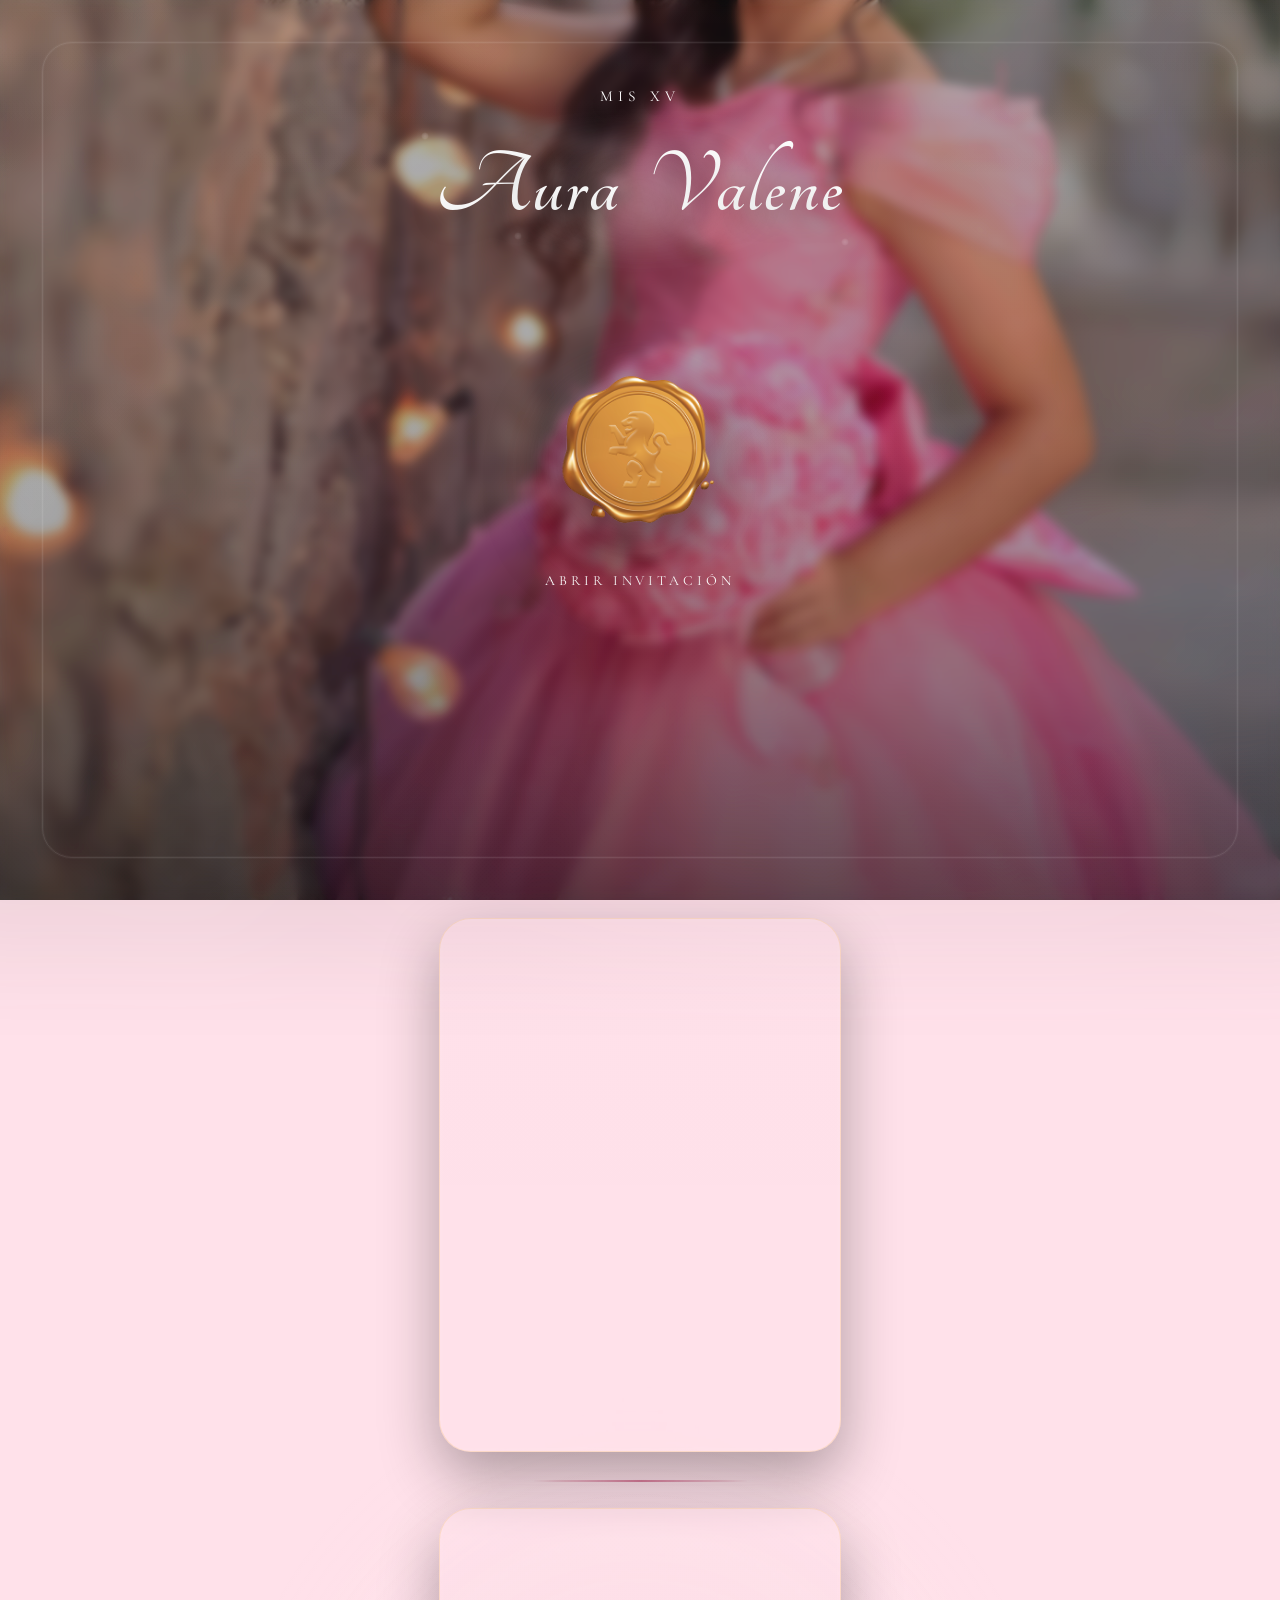
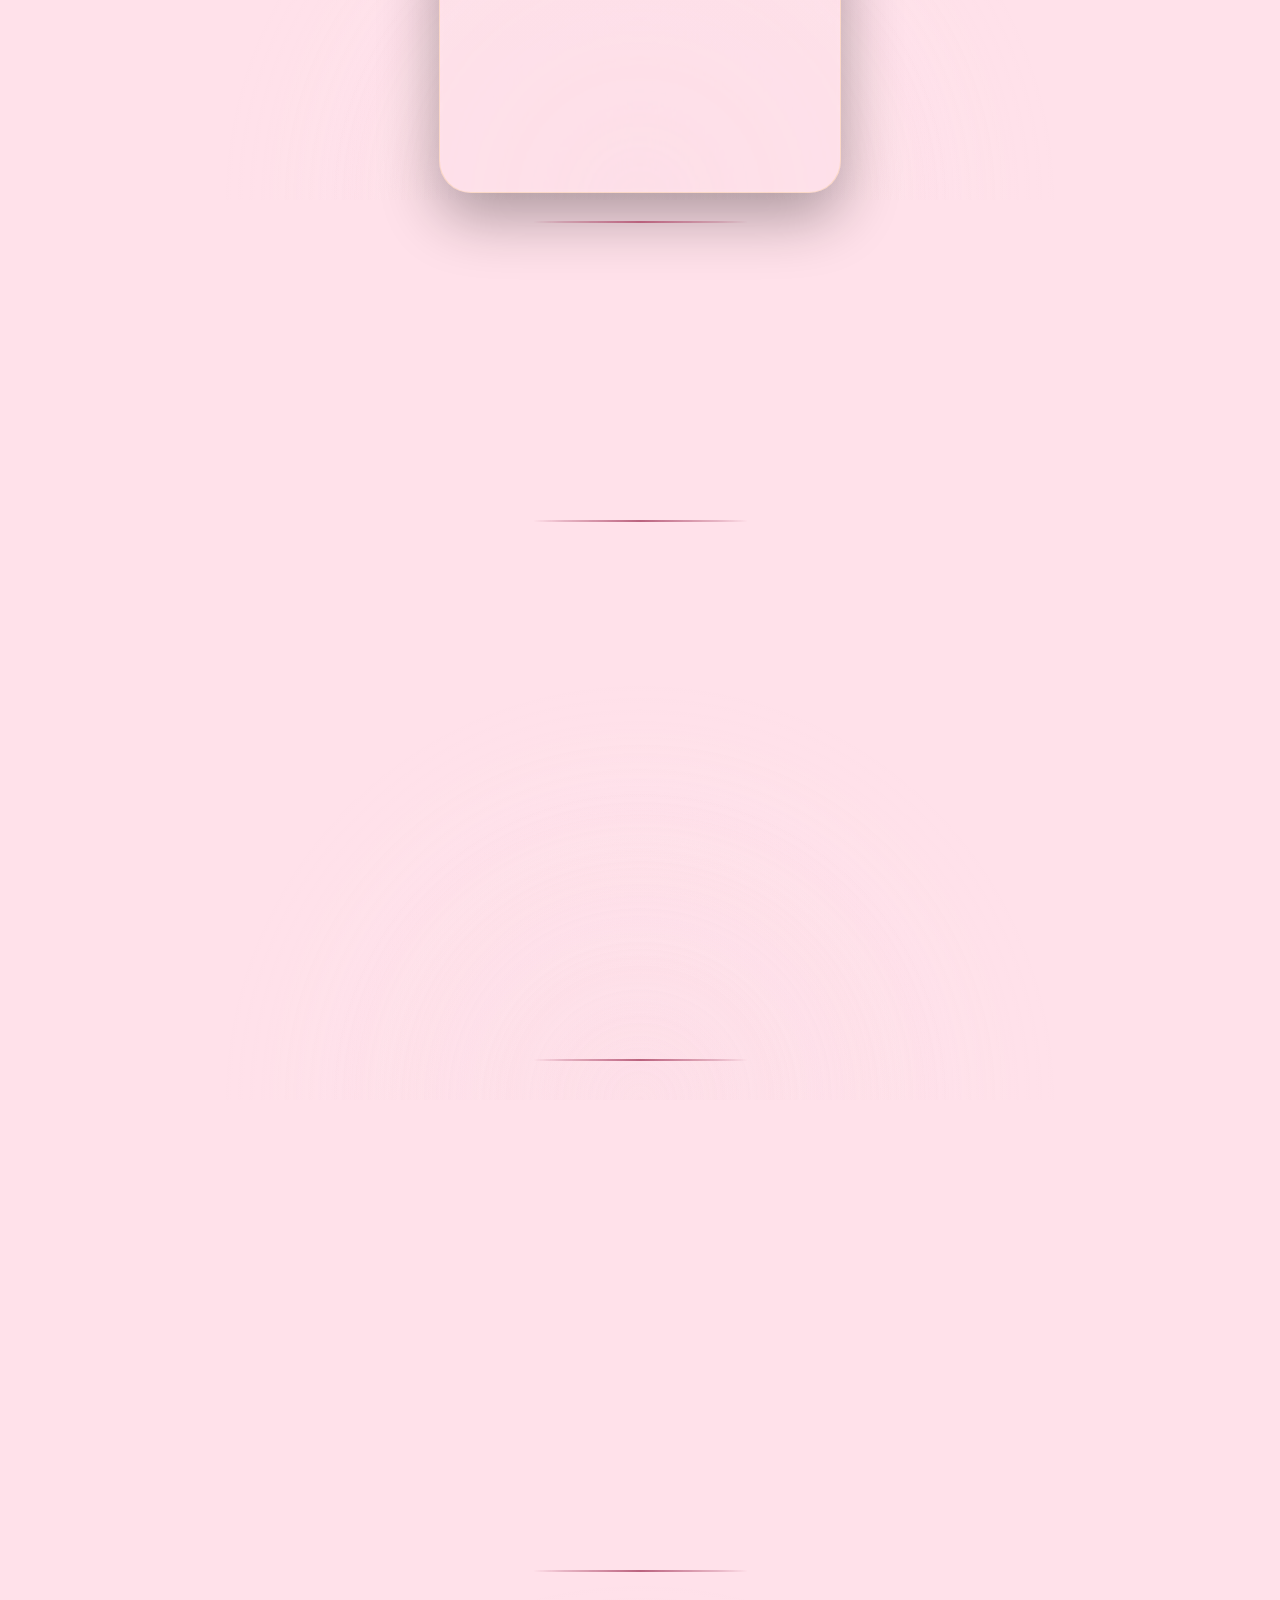
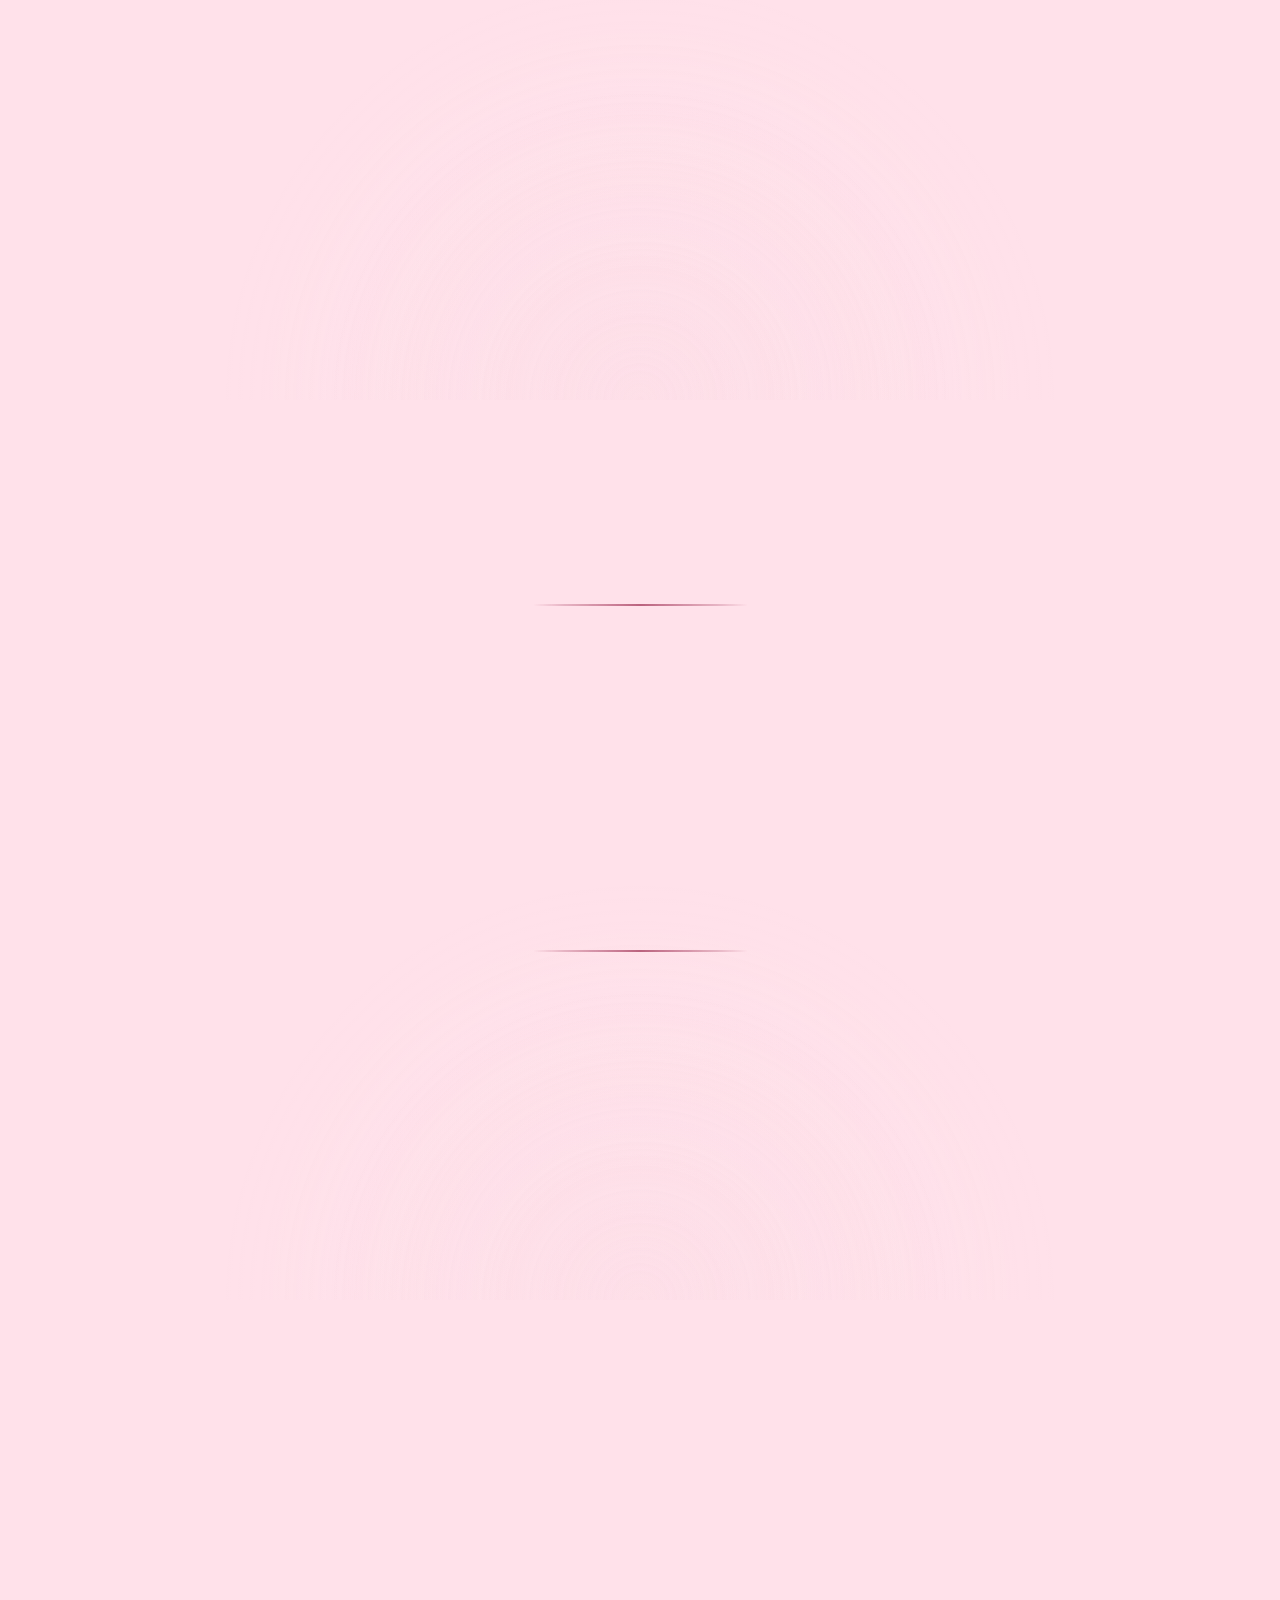
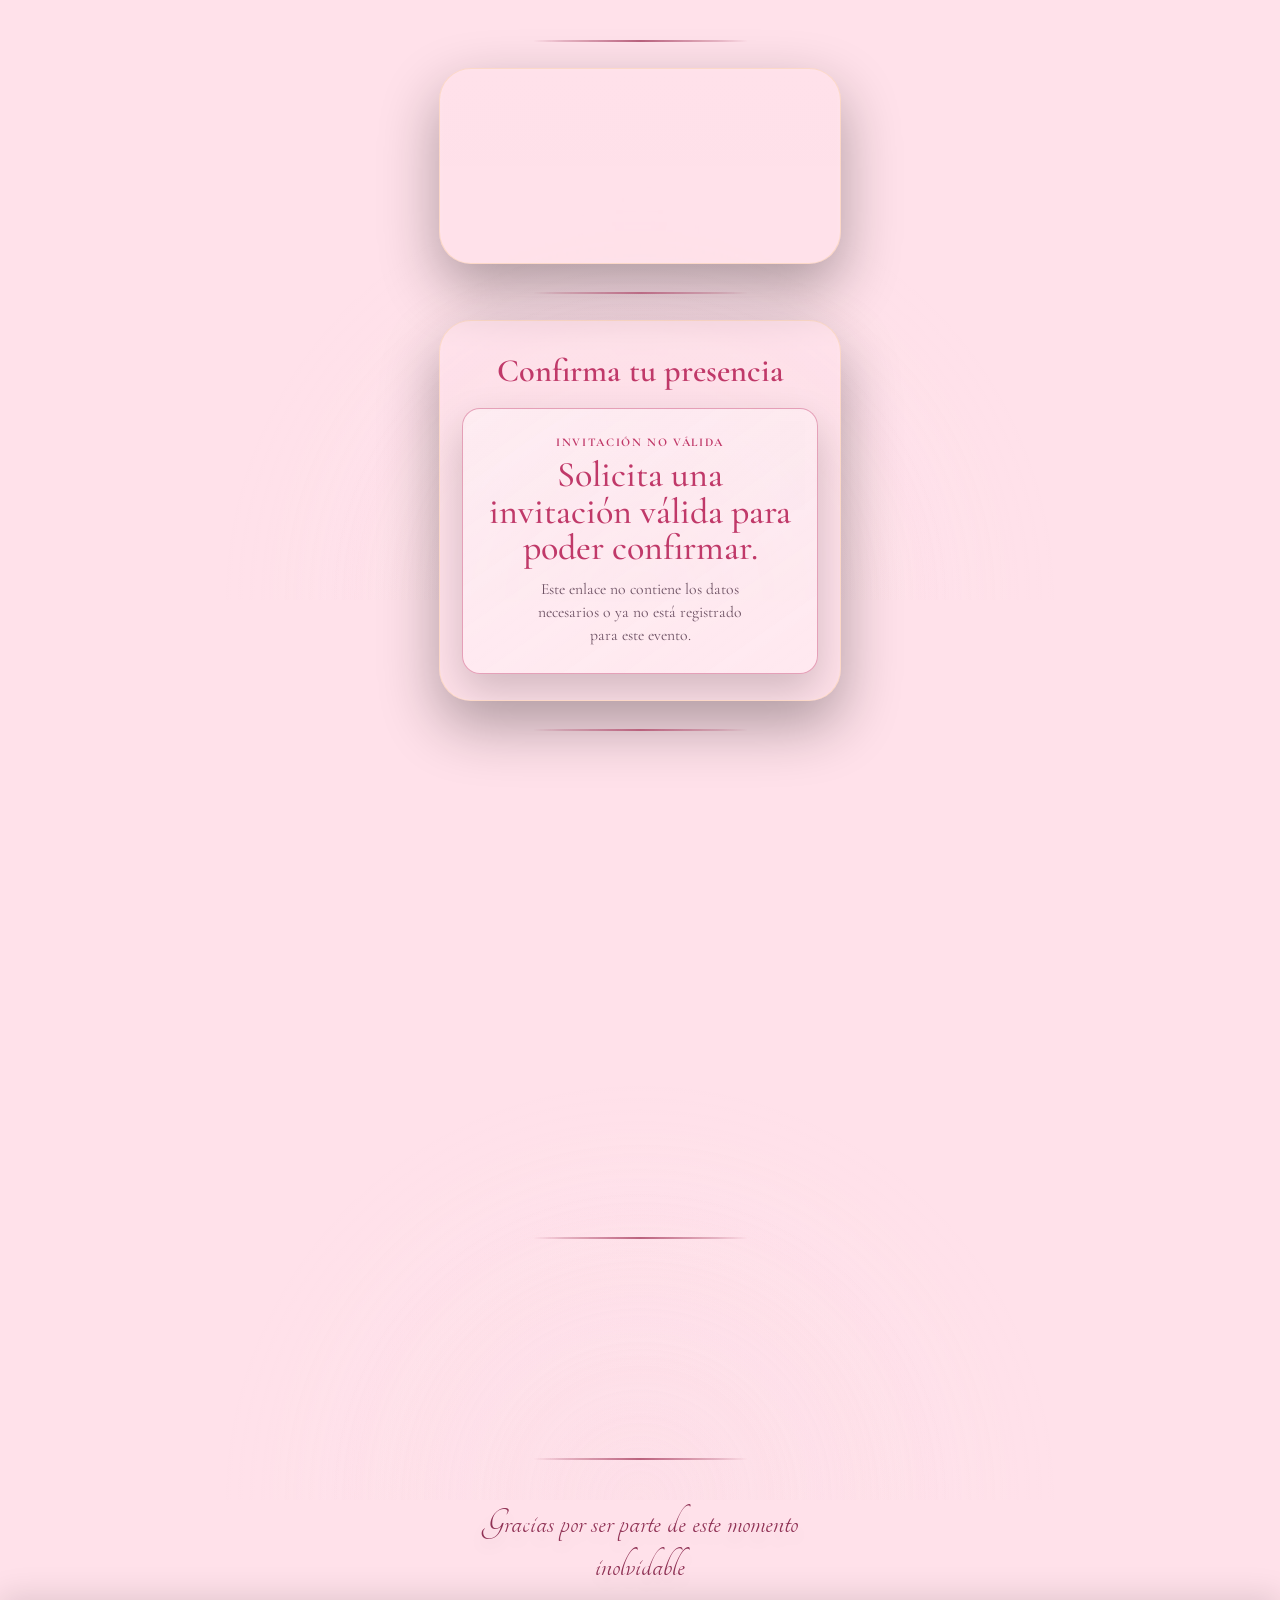
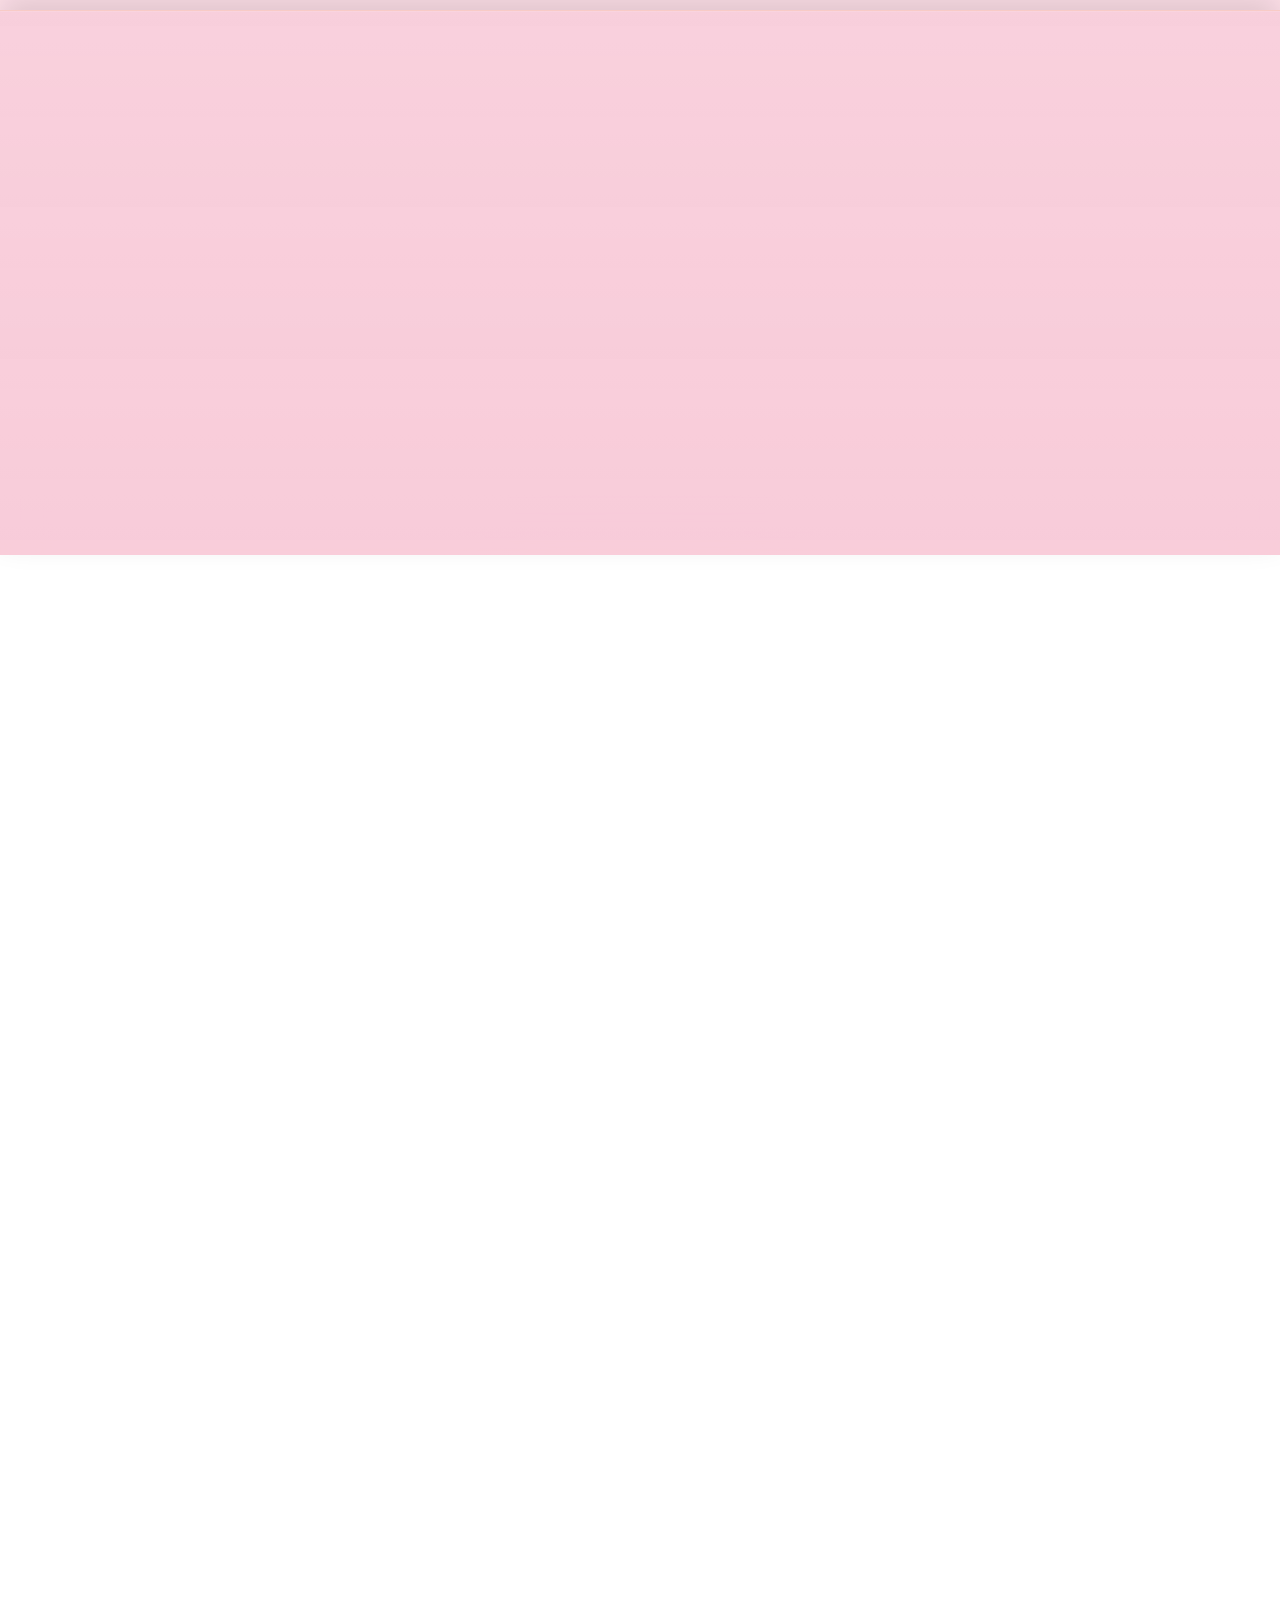
==== index.html @ ba68d08e "Add files via upload" ====
<!DOCTYPE html><html lang="es" class="opening-mode-pending"><head><meta charset="UTF-8"><meta name="viewport" content="width=device-width, initial-scale=1.0"><title>Mis XV | Aura Valene</title><meta name="description" content="Acompáñanos a celebrar este día tan especial."><meta property="og:title" content="Mis XV | Aura Valene"><meta property="og:description" content="Acompáñanos a celebrar este día tan especial."><meta property="og:image" content="http://127.0.0.1:8091/editor/media/000000.jpg?ogv=1nhj8nu"><meta property="og:image:url" content="http://127.0.0.1:8091/editor/media/000000.jpg?ogv=1nhj8nu"><meta property="og:image:secure_url" content="http://127.0.0.1:8091/editor/media/000000.jpg?ogv=1nhj8nu"><meta property="og:image:type" content="image/jpeg"><meta property="og:image:width" content="1200"><meta property="og:image:height" content="630"><meta property="og:image:alt" content="Mis XV | Aura Valene"><meta property="og:url" content=""><meta property="og:type" content="website"><meta property="og:site_name" content="Digital Invita"><meta name="twitter:card" content="summary_large_image"><meta name="twitter:title" content="Mis XV | Aura Valene"><meta name="twitter:description" content="Acompáñanos a celebrar este día tan especial."><meta name="twitter:image" content="http://127.0.0.1:8091/editor/media/000000.jpg?ogv=1nhj8nu"><link rel="icon" type="image/png" sizes="32x32" href="favicon.png"><link rel="icon" type="image/png" sizes="16x16" href="favicon.png"><link rel="shortcut icon" href="favicon.png"><style id="critical-startup-style"> /* Keep first paint neutral while the saved config hydrates. */ html.opening-mode-pending, html.opening-mode-pending body { background: #f4f1ec !important; } html.opening-mode-pending .page, html.opening-mode-pending .smart-background, html.opening-mode-pending canvas, html.opening-mode-pending .floating-btn, html.opening-mode-pending .toast { visibility: hidden !important; } html.opening-mode-pending .overlay { background: #f4f1ec !important; } html.opening-mode-pending .overlay-card { opacity: 0 !important; } </style><link rel="preconnect" href="https://fonts.googleapis.com"><link rel="preconnect" href="https://fonts.gstatic.com" crossorigin><script> (() => { try { const rawConfig = localStorage.getItem("digital_invita_public_config_v1"); const config = rawConfig ? JSON.parse(rawConfig) : null; if (config?.theme?.openingMode === "envelope") { document.documentElement.classList.add("opening-mode-envelope"); } } catch (error) {} })(); </script><script> (() => { const releaseStartup = () => document.documentElement.classList.remove("opening-mode-pending"); window.addEventListener("error", releaseStartup, { once: true }); window.addEventListener("DOMContentLoaded", () => window.setTimeout(releaseStartup, 1200), { once: true }); window.setTimeout(() => { if (document.documentElement.classList.contains("opening-mode-pending")) releaseStartup(); }, 4000); })(); </script><link rel="preload" as="image" href="media/0fp.jpg" fetchpriority="high"><link href="https://fonts.googleapis.com/css2?family=Alex+Brush&family=Allura&family=Bodoni+Moda:ital,wght@0,400;0,500;0,600;0,700;1,400;1,500&family=Cinzel:wght@400;500;600;700&family=Cormorant+Garamond:wght@400;500;600;700&family=Cormorant+Infant:wght@400;500;600;700&family=Dancing+Script:wght@500;600;700&family=EB+Garamond:wght@400;500;600;700&family=Forum&family=Fredoka:wght@500;600;700&family=GFS+Didot&family=Great+Vibes&family=Imperial+Script&family=Italianno&family=Libre+Baskerville:wght@400;700&family=Lora:wght@400;500;600;700&family=Marcellus&family=Montserrat:wght@400;500;600;700&family=Mrs+Saint+Delafield&family=Nanum+Myeongjo:wght@400;700;800&family=Orbitron:wght@500;600;700;800&family=Parisienne&family=Petit+Formal+Script&family=Pinyon+Script&family=Playfair+Display:wght@400;500;600;700&family=Poppins:wght@400;500;600;700&family=Prata&family=Sacramento&family=Tangerine:wght@400;700&display=swap" rel="stylesheet"><link rel="preload" href="assets/styles.css" as="style"><link rel="stylesheet" href="assets/styles.css"></head><body class="locked"><div class="smart-background" id="smartBackground" aria-hidden="true"><img id="smartBackgroundImage" alt=""></div><div class="overlay" id="overlay" role="dialog" aria-modal="true" aria-labelledby="overlayTitle"><div class="overlay-card"><div class="overlay-scene" id="overlayScene"><p class="overlay-kicker" id="overlayKicker">Mis XV</p><div class="overlay-title-wrap"><span class="title-glow" aria-hidden="true"></span><h1 class="overlay-title" id="overlayTitle">Nombre de la festejada</h1></div><div class="envelope-opening-scene" aria-hidden="true"><div class="envelope-card"><div class="envelope-paper"><img id="envelopePaperImage" alt="Portada de la invitación" decoding="async"><span></span><strong>Estás invitado</strong><small>Abre este momento especial</small></div><div class="envelope-details" aria-hidden="true"><span id="envelopeEventLabel">Invitación</span><strong id="envelopeNames">Nombre de la festejada</strong><small id="envelopeDate">Fecha del evento</small></div><div class="envelope-back"></div><div class="envelope-side envelope-side--left"></div><div class="envelope-side envelope-side--right"></div><div class="envelope-pocket"></div><div class="envelope-flap"></div></div></div><button class="wax-btn" id="openBtn" type="button" aria-label="Abrir invitación"><img id="sealImage" src="sello_cera.png" alt="Sello para abrir invitación" decoding="async"></button><div class="launch-status" aria-hidden="true"><span></span><strong>Sistemas listos</strong><span></span></div><div class="wax-caption">Abrir invitación</div></div></div></div><canvas id="particles" aria-hidden="true"></canvas><canvas id="particlesFront" aria-hidden="true"></canvas><div class="warp-flash" id="warpFlash" aria-hidden="true"><span class="elegant-spark" style="--spark-angle:-158deg;--spark-distance:112px;--spark-delay:.02s;--spark-trail:24px"></span><span class="elegant-spark" style="--spark-angle:-118deg;--spark-distance:86px;--spark-delay:.11s;--spark-trail:18px"></span><span class="elegant-spark" style="--spark-angle:-42deg;--spark-distance:104px;--spark-delay:.06s;--spark-trail:26px"></span><span class="elegant-spark" style="--spark-angle:18deg;--spark-distance:122px;--spark-delay:.14s;--spark-trail:21px"></span><span class="elegant-spark" style="--spark-angle:66deg;--spark-distance:92px;--spark-delay:.08s;--spark-trail:17px"></span><span class="elegant-spark" style="--spark-angle:142deg;--spark-distance:108px;--spark-delay:.16s;--spark-trail:23px"></span></div><div class="mission-accepted" id="missionAccepted" aria-hidden="true">Misión aceptada</div><audio id="audio" loop preload="none"><source type="audio/mpeg"></audio><main class="page"><section class="hero"><img id="heroImage" src="media/0fp.jpg" alt="Portada de Aura Valene" loading="eager" decoding="async" fetchpriority="high"><video id="heroVideo" class="hero-video" muted loop playsinline preload="none" hidden></video><canvas id="heroParticles" aria-hidden="true"></canvas><div class="hero-hud" aria-hidden="true"><span></span><span></span><span></span><span></span></div><div class="hero-content"><div class="hero-label" id="heroLabel">Mis XV</div><h1 class="hero-name" id="nombre">Nombre de la festejada</h1><div class="hero-date" id="fechaEvento"></div></div></section><div class="separator"></div><section class="section story-section" id="storySection"><h2 id="storyTitle">Mi historia</h2><p class="story-text" id="storyText1" data-fulltext=""></p><div class="featured-photo"><img id="storyImage" src="media/fhistoria.jpg" alt="Fotografía de Aura Valene" loading="lazy" decoding="async"></div><p class="story-text" id="storyText2" data-fulltext=""></p></section><div class="separator"></div><section class="section" id="parentsSection"><span class="eyebrow" id="parentsEyebrow">En compañía de mis padres</span><div class="script-block" id="parentsNames"></div><div class="parents-grid" id="parentsGroups" hidden></div><div class="grandparents-block" id="grandparentsBlock" hidden><span class="grandparents-eyebrow" id="grandparentsEyebrow">Y con la bendición de mis abuelos</span><div class="family-names" id="grandparentsNames"></div></div><p id="parentsInviteText" style="margin-top:16px;"></p></section><div class="separator"></div><section class="section" id="godparentsSection"><span class="eyebrow" id="godparentsEyebrow">Mis padrinos</span><div class="script-block" id="godparentsNames"></div><div class="godparents-list" id="godparentsItems" hidden></div></section><div class="separator"></div><section class="section" id="ceremonySection"><h2 id="ceremonyTitle">Ceremonia</h2><div class="event-card"><div class="event-time" id="ceremonyTime"></div><div class="event-place-group"><div class="event-place" id="ceremonyPlace"></div><div class="event-place-detail" id="ceremonyPlaceDetail" hidden></div></div><div class="event-media-stack" id="ceremonyIconWrap"><div class="dresscode-figure"><img id="ceremonyImage" src="media/cereminia.png" alt="Ceremonia" loading="lazy" decoding="async"></div></div><div class="event-media-stack" id="ceremonyMapWrap" hidden><div class="map"><iframe id="ceremonyMapEmbed" src="" loading="lazy" referrerpolicy="no-referrer-when-downgrade" title="Mapa de la ceremonia"></iframe></div></div><div class="event-media-stack" id="ceremonyPhotoWrap" hidden><div class="event-place-photo"><img id="ceremonyPhoto" src="" alt="Lugar de la ceremonia" loading="lazy" decoding="async"></div></div><div class="event-media-stack" id="ceremonyVideoWrap" hidden><div class="event-place-video"><video id="ceremonyVideo" autoplay muted playsinline loop preload="none"></video></div></div><div><a class="btn" id="ceremonyMapLink" href="#" target="_blank" rel="noopener noreferrer" hidden>Cómo llegar</a></div></div></section><div class="separator"></div><section class="section" id="receptionSection"><h2 id="receptionTitle">Recepción</h2><div class="event-card"><div class="event-time" id="receptionTime"></div><div class="event-place-group"><div class="event-place" id="receptionPlace"></div><div class="event-place-detail" id="receptionPlaceDetail" hidden></div></div><div class="event-media-stack" id="receptionIconWrap" hidden><div class="dresscode-figure"><img id="receptionImage" src="" alt="Recepción" loading="lazy" decoding="async"></div></div><div class="event-media-stack" id="receptionMapWrap" hidden><div class="map"><iframe id="receptionMapEmbed" src="" loading="lazy" referrerpolicy="no-referrer-when-downgrade" title="Mapa del salón"></iframe></div></div><div class="event-media-stack" id="receptionPhotoWrap" hidden><div class="event-place-photo"><img id="receptionPhoto" src="" alt="Lugar de la recepción" loading="lazy" decoding="async"></div></div><div class="event-media-stack" id="receptionVideoWrap" hidden><div class="event-place-video"><video id="receptionVideo" autoplay muted playsinline loop preload="none"></video></div></div><div><a class="btn" id="receptionMapLink" href="#" target="_blank" rel="noopener noreferrer" hidden>Cómo llegar</a></div></div></section><div class="separator"></div><section class="section" id="timelineSection"><h2>Itinerario</h2><div class="timeline" id="timelineList"></div></section><div class="separator"></div><section class="section" id="countdown-section"><h2 id="countdownTitle">Faltan pocos días</h2><p id="countdownIntro">La cuenta regresiva ha comenzado para vivir un momento inolvidable.</p><div class="countdown-shell"><div class="countdown-date-card" id="countdownDateCard" hidden><div class="countdown-date-card__month" id="countdownDateMonth"></div><div class="countdown-date-card__main"><span id="countdownDateWeekday"></span><strong id="countdownDateDay"></strong><span id="countdownDateYear"></span></div></div><div id="countdown" aria-live="polite"></div><div class="countdown-caption" id="countdownCaption">Preparando una noche inolvidable.</div><div class="countdown-calendar-action" id="countdownCalendarAction" hidden><a class="btn" href="#" id="countdownCalendarBtn">Agendar momento</a></div></div></section><div class="separator"></div><section class="section" id="gallerySection"><h2>Galería</h2><div class="gallery-showcase"><div class="gallery-stage" id="galleryStage"><img src="media/g1.jpg" alt="Galería destacada" id="galleryPreviewImg" loading="lazy" decoding="async"><video id="galleryPreviewVideo" class="gallery-preview-video" controls playsinline preload="none" hidden></video></div><div class="gallery-controls"><div class="gallery-meta"><strong id="galleryMetaIndex">Foto 1 de 6</strong><span id="galleryMetaHint">Toca una imagen para destacar o abrir.</span></div><div class="gallery-nav"><button type="button" id="galleryPrev" aria-label="Foto anterior">‹</button><button type="button" id="galleryNext" aria-label="Foto siguiente">›</button></div></div></div><div class="gallery" id="galleryGrid"></div></section><div class="separator"></div><section class="section" id="dressSection"><h2 id="dressTitle">Dress Code</h2><ul class="dress-code-list" id="dressValue"><li>Formal</li></ul><div class="dress-color-palette" id="dressColorPalette" hidden></div><div class="dresscode-figure"><img id="dressImage" src="media/vestimenta.png" alt="Código de vestimenta" loading="lazy" decoding="async"></div><p class="mini-note" id="dressNote"></p></section><div class="separator"></div><section class="section adult-notice-section" id="adultNoticeSection" role="note"><h2 id="adultNoticeTitle">Una celebración para adultos</h2><p id="adultNoticeText">Con mucho cariño, hemos preparado esta celebración exclusivamente para adultos.<br>Agradecemos mucho su comprensión.</p></section><div class="separator"></div><section class="section" id="rsvpSection"><h2>Confirma tu presencia</h2><div class="rsvp-personalization" id="rsvpPersonalization" hidden><span class="rsvp-personalization__eyebrow" id="rsvpPersonalizationEyebrow">Invitación preparada especialmente para</span><strong class="rsvp-personalization__recipient" id="rsvpPersonalizationRecipient"></strong><span class="rsvp-personalization__divider" aria-hidden="true"></span><p class="rsvp-personalization__message" id="rsvpPersonalizationText"></p><div class="rsvp-personalization__passes"><span>Cupo reservado</span><strong id="rsvpPersonalizationPasses"></strong></div></div><div class="rsvp-invalid" id="rsvpInvalidNotice" hidden><span>Invitación no válida</span><strong>Solicita una invitación válida para poder confirmar.</strong><p>Este enlace no contiene los datos necesarios o ya no está registrado para este evento.</p></div><div class="rsvp-card"><div class="field" id="guestNameField"><label for="guestName" id="guestNameLabel">Tu nombre</label><input type="text" id="guestName" placeholder="Escríbelo aquí"></div><div class="field" id="guestCountField"><label for="guestCount">¿Cuántas personas asistirán?</label><select id="guestCount" data-pases="6"><option value="">Selecciona una opción</option></select></div><div class="family-members" id="familyMembersField" hidden><div class="family-members__head"><strong>Nombres de quienes asistirán</strong><span>Escribe el nombre de cada persona que asistirá.</span></div><div class="family-members__list" id="familyMembersList"></div></div><div class="rsvp-buttons"><button type="button" id="confirmYes">Confirmar asistencia</button><button type="button" id="confirmNo" class="btn-secondary">No podré asistir</button></div><p class="rsvp-deadline-note" id="rsvpDeadlineNote" hidden></p></div><div class="rsvp-receipt" id="rsvpReceipt" hidden><span class="rsvp-receipt__eyebrow">Confirmación registrada</span><h3 id="rsvpReceiptTitle">¡Gracias por confirmar!</h3><p id="rsvpReceiptText">Nos dará mucho gusto compartir este momento con ustedes. Nos vemos pronto.</p><div class="rsvp-receipt__identity"><strong id="rsvpReceiptName"></strong><span id="rsvpReceiptCount"></span></div><div class="rsvp-receipt__attendees" id="rsvpReceiptAttendees" hidden></div><div class="rsvp-receipt__qr" id="rsvpReceiptQr" aria-label="Código QR de confirmación"></div><span class="rsvp-receipt__qr-label">Pase digital de acceso</span><span class="rsvp-receipt__folio" id="rsvpReceiptFolio"></span></div></section><div class="separator"></div><section class="section" id="giftSection"><h2 id="giftTitle">Opciones de regalo</h2><p id="giftIntro">Tu presencia es el regalo más valioso para mí, pero si deseas tener un detalle, aquí encontrarás algunas opciones pensadas con mucho cariño.</p><div class="gift-options"><div class="gift-option-card" id="giftOption1Card"><div class="gift-option-media"><img class="envelope" id="envelopeImage" src="sobre.png" alt="Lluvia de sobres" loading="lazy" decoding="async"></div><h3 class="gift-option-title" id="giftOption1Title">Lluvia de sobres</h3><p class="gift-option-copy" id="giftOption1Copy">Si lo prefieres, podrás acompañarme con un sobre el día del evento. Será un detalle recibido con muchísimo cariño y gratitud.</p></div><div class="gift-option-card" id="giftOption2Card"><div class="gift-option-media"><img class="surprise" id="surpriseImage" src="regalo.png" alt="Regalo sorpresa" loading="lazy" decoding="async"></div><h3 class="gift-option-title" id="giftOption2Title">Regalo sorpresa</h3><p class="gift-option-copy" id="giftOption2Copy">También puedes sorprenderme con un detalle especial elegido por ti. Lo importante será el cariño con el que venga.</p></div></div><div class="gift-links-panel" id="giftLinksPanel"><h3 class="gift-option-title" id="giftLinksTitle">Mesa de regalos</h3><p class="mini-note" id="giftLinksIntro">Si prefieres elegir un detalle en línea, también puedes apoyarte en estas opciones de mesa de regalos:</p><div class="gift-links" id="giftLinks"></div></div><div class="bank-transfer-card" id="bankTransferCard" hidden><h3 class="gift-option-title" id="bankTransferTitle"></h3><span class="bank-transfer-card__eyebrow" id="bankTransferEyebrow"></span><p id="bankTransferIntro"></p><div class="bank-transfer-card__visual" id="bankTransferVisual" hidden><img id="bankTransferImage" alt="Tarjeta para transferencia" loading="lazy" decoding="async"><div class="bank-transfer-card__overlay" id="bankTransferOverlay"></div></div><dl class="bank-transfer-details" id="bankTransferDetails"></dl><p class="bank-transfer-note" id="bankTransferNote"></p></div></section><div class="separator"></div><section class="section" id="agendaSectionUi"><h2>Accesos rápidos</h2><div class="utilities"><a class="btn" href="#gallerySection" id="agendaGalleryBtn">Ver galería</a><a class="btn" href="#countdown-section" id="verCuenta">Ver cuenta regresiva</a></div></section><div class="separator"></div><section class="section" id="albumSection"><h2 id="albumTitle">Álbum digital</h2><div class="album-card"><p id="albumCopy">Comparte las mejores fotos de este gran día y conserva en un solo lugar los recuerdos más especiales.</p><div class="album-qr" id="albumQrLink" hidden aria-label="Código QR del álbum digital"><span class="album-qr-shell"><span id="albumQrCanvas" aria-hidden="true"></span></span><span class="album-qr-caption">Escanea para abrir el álbum</span></div><div class="utilities"><a class="btn" href="#" id="albumBtn" target="_blank" rel="noopener noreferrer">Ver álbum digital</a></div></div></section><div class="separator"></div><div class="closing-note" id="closingNote">Gracias por ser parte de este momento inolvidable</div><footer class="brand-footer"><div class="brand-copy"><p class="brand-caption">Invitación creada con amor digital</p><a class="brand-link" id="brandLink" href="https://www.facebook.com/profile.php?id=61587804296779&locale=es_LA" target="_blank" rel="noopener noreferrer">Creado por Digital Invita</a><p class="brand-question">Invitaciones digitales para eventos</p></div><div class="brand-cta"><a id="brandCtaLink" href="https://wa.me/525550591264?text=Hola%2C%20estoy%20interesado%28a%29%20en%20una%20invitaci%C3%B3n%20digital%20para%20mi%20evento.%20Me%20gustar%C3%ADa%20recibir%20m%C3%A1s%20informaci%C3%B3n%20sobre%20los%20dise%C3%B1os%2C%20precios%20y%20lo%20que%20incluye." target="_blank" rel="noopener noreferrer">Contáctanos</a></div></footer></main><div class="lightbox" id="lightbox" role="dialog" aria-modal="true" aria-hidden="true" aria-label="Galería ampliada"><div class="lightbox-content"><button class="lightbox-close" id="closeLightbox" type="button" aria-label="Cerrar galería">×</button><div class="lightbox-main"><div class="viewer-counter" id="viewerCounter">1 / 6</div><button class="lightbox-nav lightbox-nav--prev" id="lightboxPrev" type="button" aria-label="Multimedia anterior">‹</button><button class="lightbox-nav lightbox-nav--next" id="lightboxNext" type="button" aria-label="Multimedia siguiente">›</button><img class="lightbox-img" id="lightboxImg" alt="Imagen ampliada"><video class="lightbox-video" id="lightboxVideo" controls playsinline preload="metadata" hidden></video></div><div class="thumbs" id="thumbs"></div></div></div><button class="floating-btn" id="musicBtn" type="button" aria-label="Pausar música"></button><button class="floating-btn" id="toTopBtn" type="button" aria-label="Volver arriba">↑</button><div class="toast" id="toast" role="status" aria-live="polite"></div><script src="assets/app.js" defer></script></body></html>
---- assets/styles.css ----
/* ================================
       CLIENT THEME
       Cambia solo estas variables para adaptar colores base
    ================================ */
    :root {
      --font-body: "Cormorant Garamond", serif;
      --font-script: "Dancing Script", cursive;
      --font-display: "Great Vibes", cursive;
      --overlay-scale: 1;
      --overlay-image: none;
      --envelope-paper-image: none;
      --envelope-paper-fit: cover;
      --overlay-glass-blur: 14px;
      --overlay-glass-saturate: 118%;
      --opening-bg-a: 0.82;
      --opening-bg-strong-a: 0.9;
      --opening-photo-a: 0.2;
      --opening-glass-top-a: 0.065;
      --opening-glass-mid-a: 0.018;
      --opening-glass-bottom-a: 0.04;
      --opening-kicker: #fff4cf;
      --opening-title: #fff4cf;
      --opening-title-soft: #ffe08e;
      --opening-title-rgb: 255, 244, 207;
      --opening-accent: #f2c06f;
      --opening-accent-rgb: 242, 192, 111;
      --opening-kicker-size-scale: 1;
      --opening-title-size-scale: 1;
      --opening-caption-size-scale: 1;
      --section-blur: 18px;
      --section-fill-top: rgba(255, 255, 255, 0.09);
      --section-fill-bottom: rgba(255, 255, 255, 0.05);
      --space-section-fill-bottom: rgba(8, 20, 47, 0.42);
      --space-section-accent-a: 0.08;
      --space-section-particle-a: 0.06;
      --smart-bg-opacity: 0;
      --smart-bg-y: 0px;
      --content-gradient-start: 100vh;
      --content-gradient-12: calc(12% + 88vh);
      --content-gradient-22: calc(22% + 78vh);
      --content-gradient-52: calc(52% + 48vh);
      --content-gradient-78: calc(78% + 22vh);
      /* Fondo principal */
      --bg-glow-top: rgba(238, 180, 204, 0.22);
      --bg-glow-mid: rgba(214, 74, 105, 0.2);
      --bg-glow-bottom: rgba(255, 214, 168, 0.14);
      --bg-top: #5a132d;
      --bg-mid: #7f1f3f;
      --bg-bottom: #2a0a15;

      /* Colores base */
      --wine-950: #18060d;
      --wine-900: #2b0b18;
      --wine-800: #56162d;
      --wine-700: #8d2949;
      --rose-300: #ffd4e2;
      --gold-100: #fff4cf;
      --gold-300: #ffe08e;
      --gold-500: #f2c06f;
      --gold-700: #9e7222;
      --gold-rgb: 242, 192, 111;
      --gold-soft-rgb: 255, 244, 207;
      --section-title: #fff4cf;
      --section-title-rgb: 255, 244, 207;
      --script-color: #fff4cf;
      --script-rgb: 255, 244, 207;
      --timeline-color: #f2c06f;
      --timeline-rgb: 242, 192, 111;
      --particle-color: #fff4cf;
      --particle-rgb: 255, 244, 207;
      --button-bg: #f2c06f;
      --button-bg-rgb: 242, 192, 111;
      --button-text: #ffffff;
      --field-label: #ffe08e;
      --field-text: #ffffff;
      --closing-color: #fff4cf;
      --hero-label-color: #fff8ec;
      --hero-name-color: #fffdf8;
      --hero-date-color: #fff4cf;
      --hero-name-separator-color: #fff4cf;
      --opening-name-separator-color: #f2c06f;
      --hero-label-size-scale: 1;
      --hero-name-size-scale: 1;
      --hero-date-size-scale: 1;
      --godparent-note-scale: 1;
      --footer-bg-rgb: 223, 149, 160;
      --footer-text: #172033;
      --footer-text-rgb: 23, 32, 51;
      --text: #fffaf3;
      --muted: rgba(255, 248, 236, 0.78);
      --panel: rgba(255, 255, 255, 0.08);
      --panel-strong: rgba(255, 255, 255, 0.13);
      --line: rgba(var(--gold-rgb), 0.28);
      --shadow: 0 24px 60px rgba(0, 0, 0, 0.32);
      --radius-xl: 32px;
      --radius-lg: 24px;
      --radius-md: 18px;
      --content-width: 430px;
    }

    * {
      box-sizing: border-box;
    }

    @supports (height: 100dvh) {
      :root {
        --content-gradient-start: 100dvh;
        --content-gradient-12: calc(12% + 88dvh);
        --content-gradient-22: calc(22% + 78dvh);
        --content-gradient-52: calc(52% + 48dvh);
        --content-gradient-78: calc(78% + 22dvh);
      }
    }

    html {
      scroll-behavior: smooth;
    }

    html.preview-embed,
    html.preview-embed body {
      scrollbar-width: none;
    }

    html.preview-embed::-webkit-scrollbar,
    html.preview-embed body::-webkit-scrollbar {
      width: 0;
      height: 0;
      display: none;
    }

    html.preview-live .overlay {
      display: none !important;
    }

    html.preview-live *,
    html.preview-live *::before,
    html.preview-live *::after {
      animation-duration: 0.001s !important;
      animation-delay: 0s !important;
      transition-duration: 0.001s !important;
      transition-delay: 0s !important;
    }

    html.preview-live .section,
    html.preview-live .section h2,
    html.preview-live .section p,
    html.preview-live .section .featured-photo,
    html.preview-live .section .script-block,
    html.preview-live .section .parents-grid,
    html.preview-live .section .godparents-list,
    html.preview-live .section .event-card,
    html.preview-live .section .timeline,
    html.preview-live .section .gallery-showcase,
    html.preview-live .section .gallery,
    html.preview-live .section .rsvp-card,
    html.preview-live .section .utilities,
    html.preview-live .section .section-reveal-item,
    html.preview-live .timeline-item {
      opacity: 1 !important;
      transform: none !important;
      filter: none !important;
    }

    html.locked-scroll {
      overflow: visible;
      height: 100%;
    }

    body {
      margin: 0;
      min-height: 100vh;
      font-family: var(--font-body);
      color: var(--text);
      background:
        radial-gradient(circle at 50% var(--content-gradient-start), var(--bg-glow-top), transparent 28%),
        radial-gradient(circle at 50% var(--content-gradient-22), var(--bg-glow-mid), transparent 34%),
        radial-gradient(circle at bottom, var(--bg-glow-bottom), transparent 38%),
        linear-gradient(180deg, var(--bg-top) 0%, var(--bg-top) var(--content-gradient-start), var(--bg-mid) var(--content-gradient-52), var(--bg-bottom) 100%);
      overflow-x: hidden;
    }

    body.locked {
      overflow: hidden;
      height: 100vh;
      touch-action: none;
    }

    body::before {
      content: "";
      position: fixed;
      inset: 0;
      background:
        linear-gradient(180deg, rgba(255, 255, 255, 0.05), transparent 18%),
        linear-gradient(0deg, rgba(255, 255, 255, 0.04), transparent 18%);
      pointer-events: none;
      z-index: 0;
    }

    body::after {
      content: "";
      position: fixed;
      inset: 0;
      background-image:
        linear-gradient(rgba(255, 255, 255, 0.016) 1px, transparent 1px),
        linear-gradient(90deg, rgba(255, 255, 255, 0.012) 1px, transparent 1px);
      background-size: 24px 24px;
      opacity: 0.14;
      pointer-events: none;
      z-index: 0;
    }

    body.ambient-tint-off {
      background: var(--bg-top);
    }

    body.ambient-tint-off::before,
    body.ambient-tint-off::after {
      display: none;
    }

    body.ambient-tint-off .smart-background::after {
      display: none;
    }

    .smart-background {
      position: fixed;
      inset: 0;
      z-index: 0;
      overflow: hidden;
      pointer-events: none;
      opacity: 0;
      transition: opacity 0.35s ease;
    }

    .smart-background.is-active {
      opacity: var(--smart-bg-opacity);
    }

    .smart-background img {
      position: absolute;
      top: 0;
      left: 0;
      width: 100vw;
      height: 100vh;
      max-width: none;
      object-fit: cover;
      object-position: center top;
      transform: translate3d(0, var(--smart-bg-y), 0);
      will-change: transform;
      user-select: none;
      -webkit-user-drag: none;
    }

    .smart-background::after {
      content: "";
      position: absolute;
      inset: 0;
      background:
        radial-gradient(circle at 50% 18%, rgba(255, 255, 255, 0.04), transparent 28%),
        linear-gradient(180deg, rgba(0, 0, 0, 0.06), rgba(0, 0, 0, 0.14));
    }

    a,
    button,
    input,
    select {
      font: inherit;
    }

    a:focus-visible,
    button:focus-visible,
    input:focus-visible,
    select:focus-visible,
    textarea:focus-visible,
    [tabindex]:focus-visible {
      outline: 3px solid rgba(var(--gold-rgb), 0.82);
      outline-offset: 3px;
      box-shadow: 0 0 0 5px rgba(var(--gold-rgb), 0.18);
    }

    img {
      display: block;
      max-width: 100%;
    }

    img.protected-media,
    .protected-media img,
    #heroImage,
    #heroVideo,
    #galleryPreviewImg,
    #galleryPreviewVideo,
    #lightboxImg,
    #lightboxVideo,
    #storyImage,
    #dressImage,
    #envelopeImage,
    #surpriseImage,
    #ceremonyImage,
    #receptionImage,
    #ceremonyPhoto,
    #receptionPhoto,
    #ceremonyVideo,
    #receptionVideo {
      -webkit-user-drag: none;
      user-select: none;
      -webkit-user-select: none;
      -webkit-touch-callout: none;
      pointer-events: auto;
    }

    .page {
      position: relative;
      z-index: 2;
      width: min(100%, var(--content-width));
      margin: 0 auto;
      padding: 0 14px 0;
    }

    .section,
    .brand-footer,
    .closing-note {
      content-visibility: auto;
      contain-intrinsic-size: 1px 520px;
    }

    #particles,
    #particlesFront {
      position: fixed;
      inset: 0;
      width: 100%;
      height: 100%;
      pointer-events: none;
    }

    #particles {
      z-index: 1;
    }

    #particlesFront {
      z-index: 60;
      opacity: 1;
    }

    #heroParticles {
      position: absolute;
      inset: 0;
      z-index: 2;
      width: 100%;
      height: 100%;
      pointer-events: none;
    }

    html.particles-disabled #particles,
    html.particles-disabled #particlesFront,
    html.particles-over-sections-disabled #particlesFront,
    html.particles-disabled #heroParticles {
      display: none;
    }

    .overlay {
      position: fixed;
      inset: 0;
      z-index: 1000;
      display: block;
      padding:
        max(24px, env(safe-area-inset-top, 0px))
        max(24px, env(safe-area-inset-right, 0px))
        max(24px, env(safe-area-inset-bottom, 0px))
        max(24px, env(safe-area-inset-left, 0px));
      background:
        radial-gradient(circle at 50% 28%, rgba(255, 255, 255, 0.055), transparent 22%),
        radial-gradient(circle at center, rgba(255, 255, 255, 0.028), transparent 34%),
        linear-gradient(135deg, rgba(9, 10, 14, var(--opening-bg-a)), rgba(4, 5, 9, var(--opening-bg-strong-a)));
      transition: opacity 0.8s ease, visibility 0.8s ease;
    }

    .overlay::before {
      content: "";
      position: absolute;
      inset: 0;
      background-image:
        linear-gradient(180deg, rgba(8, 9, 12, 0.26), rgba(8, 9, 12, 0.42)),
        var(--overlay-image);
      background-size: cover;
      background-position: center;
      transform: scale(1.14);
      filter: blur(40px) saturate(0.52);
      opacity: var(--opening-photo-a);
      pointer-events: none;
    }

    .overlay::after {
      content: "";
      position: absolute;
      inset: 0;
      background:
        linear-gradient(180deg, rgba(255, 255, 255, var(--opening-glass-top-a)), rgba(255, 255, 255, var(--opening-glass-mid-a)) 22%, rgba(255, 255, 255, var(--opening-glass-bottom-a)) 100%),
        linear-gradient(135deg, rgba(255, 255, 255, var(--opening-glass-bottom-a)), rgba(255, 255, 255, var(--opening-glass-mid-a)) 34%, rgba(255, 255, 255, var(--opening-glass-bottom-a)) 100%);
      backdrop-filter: blur(var(--overlay-glass-blur)) saturate(var(--overlay-glass-saturate));
      -webkit-backdrop-filter: blur(var(--overlay-glass-blur)) saturate(var(--overlay-glass-saturate));
      pointer-events: none;
    }

    .overlay.hidden {
      opacity: 0;
      visibility: hidden;
    }

    .overlay.envelope-hero-reveal {
      background: transparent;
      transition: background .62s ease, opacity .5s ease .18s, visibility .5s ease .18s;
    }

    .overlay.envelope-hero-reveal::before,
    .overlay.envelope-hero-reveal::after {
      opacity: 0;
      transition: opacity .58s ease;
    }

    .overlay-card {
      position: relative;
      width: 100%;
      height: 100%;
      z-index: 1;
      text-align: center;
      overflow: visible;
      animation: overlayIn 1.1s cubic-bezier(.19,1,.22,1) both;
    }

    .overlay-scene {
      position: relative;
      width: 100%;
      height: 100%;
      transform: scale(var(--overlay-scale));
      transform-origin: center center;
      will-change: transform;
      transition: transform 0.25s ease;
    }

    .overlay-card::before {
      content: "";
      position: absolute;
      inset: 18px;
      border-radius: 30px;
      border: 1px solid rgba(var(--opening-accent-rgb), 0.1);
      box-shadow:
        inset 0 0 0 1px rgba(255, 255, 255, 0.03),
        0 0 0 1px rgba(var(--opening-accent-rgb), 0.03);
      pointer-events: none;
    }

    .overlay-card::after {
      content: "";
      position: absolute;
      left: 50%;
      top: 17%;
      width: min(260px, 58vw);
      height: 80px;
      transform: translateX(-50%);
      background: radial-gradient(circle, rgba(var(--opening-accent-rgb), 0.2), rgba(var(--opening-accent-rgb), 0.05) 42%, transparent 72%);
      filter: blur(18px);
      opacity: 0.78;
      pointer-events: none;
    }

    .low-power .overlay::before {
      filter: blur(18px) saturate(0.8);
      opacity: 0.24;
      transform: scale(1.08);
    }

    .low-power .overlay::after {
      backdrop-filter: blur(8px) saturate(108%);
      -webkit-backdrop-filter: blur(8px) saturate(108%);
    }

    .low-power .overlay-card::before {
      opacity: 0.7;
    }

    .overlay.hidden .overlay-card {
      animation: overlayOut 0.85s cubic-bezier(.19,1,.22,1) forwards;
    }

    .overlay-kicker {
      width: fit-content;
      max-width: min(100%, calc(100vw - 48px));
      margin: 0 0 10px;
      margin-inline: auto;
      padding-top: 7vh;
      box-sizing: border-box;
      font-size: calc(0.95rem * var(--opening-kicker-size-scale, 1));
      letter-spacing: 0.35em;
      text-transform: uppercase;
      text-align: center;
      color: var(--opening-kicker);
      text-shadow: 0 8px 18px rgba(0, 0, 0, 0.2);
    }

    .overlay-title {
      margin: 0 auto;
      padding: 16px clamp(24px, 7vw, 38px) 12px;
      position: relative;
      display: inline-block;
      max-width: calc(100vw - 40px);
      box-sizing: border-box;
      overflow: visible;
      font-family: var(--font-display);
      font-size: calc(clamp(3rem, 12vw, 4.8rem) * var(--opening-title-size-scale, 1));
      line-height: 1.14;
      word-spacing: 0.12em;
      letter-spacing: 0.025em;
      text-align: center;
      color: var(--opening-title);
      text-shadow: 0 8px 28px rgba(0, 0, 0, 0.34);
      background: linear-gradient(90deg, var(--opening-title), var(--opening-title-soft), var(--opening-title));
      background-size: 200% auto;
      -webkit-background-clip: text;
      -webkit-text-fill-color: transparent;
      animation: none;
    }

    .overlay.opening .overlay-kicker,
    .overlay.opening .overlay-title,
    .overlay.opening .wax-caption {
      animation: fadeAwayLuxury 0.45s ease forwards;
    }

    .overlay-title-wrap {
      position: relative;
      display: inline-block;
      max-width: 100%;
      padding: 4px 6px;
      overflow: visible;
    }

    .overlay-title-wrap .title-glow {
      position: absolute;
      inset: 16% 10% 12%;
      background: radial-gradient(circle, rgba(var(--opening-title-rgb), 0.32), rgba(var(--opening-title-rgb), 0.12) 38%, transparent 72%);
      filter: blur(18px);
      opacity: 0.72;
      z-index: -1;
      animation: none;
    }

    .overlay-title-wrap::before,
    .overlay-title-wrap::after,
    .overlay-title::before,
    .overlay-title::after {
      content: "";
      position: absolute;
      width: 8px;
      height: 8px;
      border-radius: 50%;
      background: radial-gradient(circle, rgba(255, 255, 255, 0.95), rgba(var(--opening-title-rgb), 0.55) 45%, transparent 72%);
      box-shadow: 0 0 14px rgba(var(--opening-title-rgb), 0.4);
      opacity: 0;
      pointer-events: none;
    }

    .overlay-title-wrap::before {
      top: 12%;
      left: 6%;
      animation: none;
      opacity: 0.22;
    }

    .overlay-title-wrap::after {
      right: 8%;
      bottom: 8%;
      animation: none;
      opacity: 0.18;
    }

    .overlay-title::before {
      top: 18%;
      right: 22%;
      animation: none;
      opacity: 0.16;
    }

    .overlay-title::after {
      left: 24%;
      bottom: 10%;
      animation: none;
      opacity: 0.14;
    }

    .wax-btn {
      position: absolute;
      left: 50%;
      top: 50%;
      width: 164px;
      height: 164px;
      margin-top: 0;
      padding: 0;
      border: 0;
      background: transparent;
      cursor: pointer;
      transform: translate(-50%, -50%);
      z-index: 2;
      filter:
        drop-shadow(0 18px 35px rgba(0, 0, 0, 0.35))
        drop-shadow(0 0 18px rgba(var(--opening-accent-rgb), 0.18));
      transition: transform 0.25s ease, filter 0.25s ease;
      animation: waxEnter 0.8s cubic-bezier(.19,1,.22,1) 0.12s both;
    }

    .opening-mode-pending .wax-btn,
    .opening-mode-pending .wax-caption {
      opacity: 0;
      animation: none;
    }

    .wax-btn img {
      position: relative;
      z-index: 2;
      width: 100%;
      height: 100%;
      object-fit: contain;
      display: block;
      filter:
        drop-shadow(0 20px 28px rgba(0, 0, 0, 0.24))
        drop-shadow(0 0 20px rgba(255, 255, 255, 0.06));
    }

    .wax-btn:hover {
      transform: translate(-50%, -50%) scale(1.06) rotate(-2deg);
      filter:
        drop-shadow(0 20px 38px rgba(0, 0, 0, 0.38))
        drop-shadow(0 0 24px rgba(var(--opening-accent-rgb), 0.3));
    }

    .wax-btn:active {
      transform: translate(-50%, -50%) scale(0.97);
    }

    .wax-btn::after {
      content: "";
      position: absolute;
      inset: 18% 14%;
      border-radius: 50%;
      background: radial-gradient(circle, rgba(var(--opening-accent-rgb), 0.14), rgba(var(--opening-accent-rgb), 0.04) 34%, transparent 72%);
      filter: blur(16px);
      opacity: 0.42;
      z-index: -1;
      animation: none;
    }

    .wax-btn::before {
      content: "";
      position: absolute;
      left: 50%;
      top: 50%;
      width: 220px;
      height: 78px;
      transform: translate(-50%, -50%);
      border-radius: 999px;
      background:
        linear-gradient(90deg, transparent 0%, rgba(var(--opening-accent-rgb), 0.08) 16%, rgba(var(--opening-title-rgb), 0.42) 50%, rgba(var(--opening-accent-rgb), 0.08) 84%, transparent 100%);
      filter: blur(0.8px);
      opacity: 0.42;
      z-index: -2;
      mask-image: linear-gradient(180deg, transparent 0%, rgba(0,0,0,0.9) 35%, rgba(0,0,0,0.9) 65%, transparent 100%);
    }

    .overlay.opening .wax-btn {
      animation: waxOpenOut 0.45s ease forwards;
    }

    .wax-caption {
      position: absolute;
      left: 50%;
      top: calc(50% + 122px);
      transform: translateX(-50%);
      width: max-content;
      max-width: min(100%, calc(100vw - 48px));
      margin-top: 0;
      box-sizing: border-box;
      font-size: calc(0.88rem * var(--opening-caption-size-scale, 1));
      letter-spacing: 0.28em;
      text-transform: uppercase;
      color: var(--opening-accent);
      text-align: center;
      animation: none;
      white-space: nowrap;
    }

    .envelope-opening-scene {
      display: none;
      position: absolute;
      left: 50%;
      top: 50%;
      width: min(94vw, 450px);
      aspect-ratio: 1.44 / 1;
      transform: translate(-50%, -50%);
      perspective: 1200px;
      z-index: 1;
      pointer-events: none;
    }

    .envelope-card {
      position: relative;
      width: 100%;
      height: 100%;
      filter:
        drop-shadow(0 34px 52px rgba(0, 0, 0, 0.3))
        drop-shadow(0 0 34px rgba(var(--opening-accent-rgb), 0.18));
      transform-style: preserve-3d;
    }

    .envelope-card::before {
      content: "";
      position: absolute;
      inset: -7%;
      z-index: -1;
      border-radius: 34px;
      background:
        radial-gradient(ellipse at 50% 70%, rgba(0, 0, 0, .34), transparent 62%),
        radial-gradient(circle at 50% 46%, rgba(var(--opening-accent-rgb), .22), transparent 48%);
      filter: blur(18px);
      opacity: .72;
    }

    .envelope-back,
    .envelope-pocket,
    .envelope-side,
    .envelope-flap,
    .envelope-paper {
      position: absolute;
      inset: 0;
      border-radius: 10px;
    }

    .envelope-back {
      background:
        linear-gradient(135deg, rgba(255,255,255,.68), transparent 46%),
        linear-gradient(145deg, var(--opening-envelope-paper-soft, #fffdf8), var(--opening-envelope-paper, #f7f3ea) 54%, var(--opening-envelope-paper-deep, #ded7c8));
      box-shadow:
        inset 0 0 0 1px rgba(115, 103, 86, .08),
        0 18px 30px rgba(0, 0, 0, .14);
    }

    .envelope-back::after {
      content: "";
      position: absolute;
      inset: 0;
      border-radius: inherit;
      background: linear-gradient(180deg, rgba(255,255,255,.24), transparent 42%);
      opacity: .66;
    }

    .envelope-paper {
      left: 9%;
      right: 9%;
      top: 9%;
      bottom: 16%;
      inset: 9% 9% 16%;
      background:
        linear-gradient(180deg, rgba(255, 253, 247, .18), rgba(255, 245, 228, .08)),
        linear-gradient(180deg, #fffdf7, #fff5e4);
      background-size: cover;
      background-position: center;
      background-repeat: no-repeat;
      box-shadow:
        0 16px 30px rgba(54, 33, 20, 0.2),
        inset 0 0 0 1px rgba(255, 255, 255, 0.46);
      transform: translateY(27%) scale(.95);
      opacity: .96;
      display: grid;
      place-items: center;
      align-content: center;
      gap: 6px;
      color: color-mix(in srgb, var(--opening-title) 72%, #3b2417);
      font-family: var(--font-body);
      text-align: center;
      z-index: 1;
      overflow: hidden;
    }

    .envelope-paper img {
      position: absolute;
      inset: 0;
      width: 100%;
      height: 100%;
      object-fit: var(--envelope-paper-fit, cover);
      object-position: center;
      opacity: 0;
      transform: scale(.985);
      transition: opacity .28s ease, transform .28s ease;
      z-index: 0;
    }

    .envelope-paper.envelope-paper--has-image img {
      opacity: 1;
      transform: scale(1);
    }

    .envelope-paper.envelope-paper--has-image {
      background: transparent;
      box-shadow: none;
      border-radius: 0;
      overflow: visible;
    }

    .envelope-paper.envelope-paper--has-image::after {
      display: none;
    }

    .envelope-paper.envelope-paper--has-image img {
      border-radius: 4px;
      filter: drop-shadow(0 16px 28px rgba(10, 8, 6, .2));
    }

    .envelope-paper.envelope-paper--has-image span,
    .envelope-paper.envelope-paper--has-image strong,
    .envelope-paper.envelope-paper--has-image small {
      opacity: 0;
    }

    .opening-mode-envelope .overlay {
      background:
        radial-gradient(circle at 50% 38%, rgba(var(--opening-accent-rgb), .18), transparent 34%),
        radial-gradient(circle at 50% 72%, rgba(255, 255, 255, .045), transparent 35%),
        linear-gradient(145deg, color-mix(in srgb, var(--opening-envelope-bg, #201b1a) 82%, #ffffff), var(--opening-envelope-bg, #201b1a) 54%, color-mix(in srgb, var(--opening-envelope-bg, #201b1a) 84%, #000000));
    }

    .opening-mode-envelope .overlay::before {
      opacity: 0;
      filter: none;
      background-image: none;
    }

    .opening-mode-envelope .overlay::after {
      background:
        radial-gradient(circle at 50% 48%, rgba(255, 255, 255, .05), transparent 38%),
        linear-gradient(180deg, rgba(255, 255, 255, .035), rgba(255, 255, 255, .012));
      backdrop-filter: none;
      -webkit-backdrop-filter: none;
    }

    .opening-mode-envelope .overlay.envelope-hero-reveal {
      background:
        radial-gradient(circle at 50% 46%, rgba(var(--opening-accent-rgb), .08), transparent 42%),
        linear-gradient(145deg, rgba(var(--opening-envelope-bg-rgb, 32, 27, 26), .48), rgba(var(--opening-envelope-bg-rgb, 32, 27, 26), .12));
      transition: background .42s ease;
    }

    .opening-mode-envelope .overlay.envelope-hero-reveal::before,
    .opening-mode-envelope .overlay.envelope-hero-reveal::after {
      opacity: 0;
    }

    .opening-mode-envelope .overlay.envelope-hero-reveal .overlay-card::before,
    .opening-mode-envelope .overlay.envelope-hero-reveal .overlay-card::after {
      opacity: 0;
      transition: opacity .42s ease;
    }

    .envelope-paper span {
      position: relative;
      width: 58px;
      height: 1px;
      background: linear-gradient(90deg, transparent, var(--opening-accent), transparent);
      opacity: .76;
      z-index: 1;
    }

    .envelope-paper strong {
      position: relative;
      font-family: var(--font-display);
      font-size: clamp(1.5rem, 6.8vw, 2.25rem);
      font-weight: 400;
      line-height: 1;
      opacity: 0;
      transform: translateY(6px);
      transition: opacity .32s ease, transform .32s ease;
      z-index: 1;
    }

    .envelope-paper small {
      position: relative;
      font-size: .68rem;
      letter-spacing: .22em;
      text-transform: uppercase;
      color: color-mix(in srgb, var(--opening-title) 58%, #5f4630);
      opacity: 0;
      transform: translateY(6px);
      transition: opacity .32s ease .08s, transform .32s ease .08s;
      z-index: 1;
    }

    .overlay.envelope-opening-active .envelope-paper strong,
    .overlay.envelope-opening-active .envelope-paper small {
      opacity: 1;
      transform: translateY(0);
    }

    .overlay.envelope-opening-active .envelope-paper.envelope-paper--has-image span,
    .overlay.envelope-opening-active .envelope-paper.envelope-paper--has-image strong,
    .overlay.envelope-opening-active .envelope-paper.envelope-paper--has-image small {
      opacity: 0;
    }

    .envelope-details {
      position: absolute;
      left: 12%;
      right: 12%;
      top: 14%;
      bottom: 10%;
      z-index: 6;
      display: block;
      color: color-mix(in srgb, var(--opening-envelope-bg, #201b1a) 78%, #000000);
      text-align: center;
      pointer-events: none;
    }

    .envelope-details span,
    .envelope-details small {
      font-family: var(--font-body);
      font-size: clamp(.58rem, 2.5vw, .72rem);
      font-weight: 700;
      letter-spacing: .22em;
      line-height: 1.1;
      text-transform: uppercase;
    }

    .envelope-details strong {
      display: block;
      max-width: 96%;
      margin: 9px auto 0;
      font-family: var(--font-display);
      font-size: clamp(1.48rem, 7.1vw, 2.52rem);
      font-weight: 400;
      line-height: .95;
      color: color-mix(in srgb, var(--opening-envelope-bg, #201b1a) 64%, #5a3521);
      text-shadow: 0 2px 9px rgba(255, 255, 255, .34);
    }

    .envelope-details::before {
      content: "";
      width: 78px;
      height: 1px;
      margin-bottom: 2px;
      background: linear-gradient(90deg, transparent, var(--opening-accent), transparent);
      opacity: .78;
    }

    .envelope-details small {
      position: absolute;
      left: 0;
      right: 0;
      bottom: -18px;
      color: color-mix(in srgb, var(--opening-envelope-bg, #201b1a) 72%, #000000);
    }

    .opening-envelope-details-off .envelope-details {
      display: none;
    }

    .opening-envelope-event-off #envelopeEventLabel,
    .opening-envelope-names-off #envelopeNames,
    .opening-envelope-date-off #envelopeDate {
      display: none;
    }

    .envelope-side {
      z-index: 3;
      border-radius: 0 0 10px 10px;
    }

    .envelope-side--left {
      clip-path: polygon(0 0, 53% 52%, 0 100%);
      background:
        linear-gradient(135deg, var(--opening-envelope-paper-soft, #fffdf8), var(--opening-envelope-paper-deep, #ded7c8));
    }

    .envelope-side--right {
      clip-path: polygon(100% 0, 47% 52%, 100% 100%);
      background:
        linear-gradient(225deg, var(--opening-envelope-paper-soft, #fffdf8), var(--opening-envelope-paper, #f7f3ea));
    }

    .envelope-pocket {
      z-index: 4;
      clip-path: polygon(0 40%, 50% 76%, 100% 40%, 100% 100%, 0 100%);
      background:
        linear-gradient(180deg, rgba(255,255,255,.42), transparent 32%),
        linear-gradient(145deg, var(--opening-envelope-paper, #f7f3ea), var(--opening-envelope-paper-deep, #ded7c8) 66%, var(--opening-envelope-paper-soft, #fffdf8));
      box-shadow: inset 0 1px 0 rgba(255, 255, 255, .78);
    }

    .envelope-flap {
      z-index: 5;
      clip-path: polygon(0 0, 100% 0, 50% 58%);
      background:
        radial-gradient(circle at 50% 16%, rgba(255,255,255,.68), transparent 42%),
        linear-gradient(180deg, var(--opening-envelope-paper-soft, #fffdf8), var(--opening-envelope-paper-deep, #ded7c8));
      transform-origin: top center;
      box-shadow: 0 12px 18px rgba(0, 0, 0, .14), inset 0 -1px 0 rgba(115, 103, 86, .1);
    }

    html.opening-mode-envelope .overlay-card::before,
    html.opening-mode-envelope .overlay-card::after {
      display: none;
    }

    .opening-mode-envelope .overlay-kicker,
    .opening-mode-envelope .overlay-title-wrap {
      display: none;
    }

    .opening-mode-envelope .envelope-opening-scene {
      display: block;
    }

    .opening-mode-envelope .envelope-paper {
      transform: translateY(18%) scale(.94);
      opacity: 0;
    }

    .opening-mode-envelope .wax-btn {
      /* Vertice donde se cruzan solapa y bolsillo del sobre. */
      top: calc(50% + min(18.94vw, 90px));
      width: min(20vw, 82px);
      height: min(20vw, 82px);
      z-index: 7;
      animation: none;
    }

    .opening-mode-envelope .wax-btn::before {
      width: min(40vw, 148px);
      height: 46px;
      opacity: .22;
    }

    .opening-mode-envelope .wax-caption {
      top: calc(53% + min(20vw, 82px) * .86 + 102px);
      padding: 11px 20px;
      border: 1px solid rgba(var(--opening-accent-rgb), .24);
      border-radius: 999px;
      background: rgba(255, 255, 255, .055);
      backdrop-filter: blur(8px);
      -webkit-backdrop-filter: blur(8px);
    }

    .opening-mode-envelope .launch-status {
      display: none;
    }

    .overlay.envelope-opening-active .envelope-flap {
      animation: envelopeFlapOpen .78s cubic-bezier(.19,1,.22,1) forwards;
    }

    .overlay.envelope-opening-active .envelope-paper {
      animation: envelopePaperRise 2.08s cubic-bezier(.19,1,.22,1) .16s forwards;
    }

    .overlay.envelope-opening-active .envelope-card {
      animation: none;
    }

    .overlay.envelope-opening-active .wax-btn {
      animation: envelopeSealRelease .58s ease forwards;
    }

    .overlay.envelope-opening-active .overlay-kicker,
    .overlay.envelope-opening-active .overlay-title-wrap,
    .overlay.envelope-opening-active .envelope-details,
    .overlay.envelope-opening-active .wax-caption {
      animation: fadeAwayLuxury .58s ease .18s forwards;
    }

    html.envelope-scroll-reveal {
      --envelope-scroll-progress: 0;
      --envelope-card-y: 0px;
      --envelope-card-scale: 1;
      --envelope-piece-opacity: 1;
      --envelope-paper-y: -40%;
      --envelope-paper-scale: 1.06;
      --envelope-paper-radius: 9px;
      --envelope-paper-shadow-y: 22px;
      --envelope-paper-shadow-blur: 46px;
      --envelope-paper-shadow-alpha: .34;
      --envelope-paper-outline-alpha: .12;
      --envelope-paper-glaze-opacity: 1;
      --envelope-paper-z: 1;
    }

    .opening-mode-envelope.envelope-scroll-reveal .overlay.envelope-hero-reveal {
      pointer-events: none;
      background:
        radial-gradient(circle at 50% 38%, rgba(var(--opening-accent-rgb), .18), transparent 34%),
        radial-gradient(circle at 50% 72%, rgba(255, 255, 255, .045), transparent 35%),
        linear-gradient(145deg, color-mix(in srgb, var(--opening-envelope-bg, #201b1a) 82%, #ffffff), var(--opening-envelope-bg, #201b1a) 54%, color-mix(in srgb, var(--opening-envelope-bg, #201b1a) 84%, #000000));
    }

    .opening-mode-envelope.envelope-scroll-reveal .overlay.envelope-opening-active .envelope-card {
      transform: translateY(var(--envelope-card-y)) scale(var(--envelope-card-scale));
      transition: none;
    }

    .opening-mode-envelope.envelope-scroll-reveal .overlay.envelope-hero-reveal .envelope-card::before {
      display: none;
    }

    .opening-mode-envelope.envelope-scroll-reveal .overlay.envelope-opening-active .envelope-back,
    .opening-mode-envelope.envelope-scroll-reveal .overlay.envelope-opening-active .envelope-pocket,
    .opening-mode-envelope.envelope-scroll-reveal .overlay.envelope-opening-active .envelope-side,
    .opening-mode-envelope.envelope-scroll-reveal .overlay.envelope-opening-active .envelope-flap,
    .opening-mode-envelope.envelope-scroll-reveal .overlay.envelope-opening-active .envelope-card::before {
      opacity: var(--envelope-piece-opacity);
      transition: none;
    }

    .opening-mode-envelope.envelope-scroll-reveal .overlay.envelope-opening-active .envelope-paper {
      animation: none;
      z-index: var(--envelope-paper-z);
      border-radius: var(--envelope-paper-radius);
      opacity: 1;
      transform: translateY(var(--envelope-paper-y)) scale(var(--envelope-paper-scale));
      box-shadow:
        0 var(--envelope-paper-shadow-y) var(--envelope-paper-shadow-blur) rgba(25, 14, 10, var(--envelope-paper-shadow-alpha)),
        0 0 0 1px rgba(255, 255, 255, var(--envelope-paper-outline-alpha));
    }

    .opening-mode-envelope.envelope-scroll-reveal .overlay.envelope-opening-active .envelope-paper::after {
      opacity: var(--envelope-paper-glaze-opacity);
    }

    .opening-mode-envelope.envelope-scroll-reveal:not(.envelope-scroll-complete) .hero {
      opacity: 0;
      pointer-events: none;
    }

    .opening-mode-envelope.envelope-scroll-reveal .hero {
      transform: translateX(-50%) scale(var(--envelope-hero-scale, .91));
      filter: brightness(var(--envelope-hero-brightness, .88)) saturate(1.02);
    }

    .hero {
      position: relative;
      width: 100vw;
      margin-left: 50%;
      transform: translateX(-50%);
      --apple-hero-media-scale: 1.03;
      --apple-hero-media-y: 0px;
      --apple-hero-media-opacity: 1;
      --apple-hero-media-blur: 0px;
      --apple-hero-media-mask-start: 100%;
      --apple-hero-media-mask-end: 112%;
      --apple-hero-content-scale: 1;
      --apple-hero-content-y: 0px;
      --apple-hero-content-opacity: 1;
      --apple-hero-content-blur: 0px;
      --apple-hero-overlay-opacity: 1;
      --apple-hero-light-opacity: 0;
      --apple-hero-light-scale: 1;
      --apple-hero-light-y: 0px;
      min-height: 100vh;
      min-height: 100svh;
      min-height: 100dvh;
      display: flex;
      align-items: flex-end;
      justify-content: center;
      padding: 30px 18px 54px;
      border-radius: 0;
      overflow: hidden;
    }

    html.envelope-hero-landing .hero {
      animation: envelopeHeroLanding .76s cubic-bezier(.19,1,.22,1) both;
    }

    html.envelope-hero-landing .hero::before {
      animation: envelopeHeroPulse .86s ease-out both;
    }

    .hero img,
    .hero video {
      position: absolute;
      inset: 0;
      width: 100%;
      height: 100%;
      object-fit: cover;
      will-change: transform;
      transform: scale(1.03);
      animation: heroDrift 24s ease-in-out infinite alternate;
    }

	    html.apple-hero-scroll .hero img,
	    html.apple-hero-scroll .hero video {
	      animation: none;
	      opacity: var(--apple-hero-media-opacity);
	      transform: translate3d(0, var(--apple-hero-media-y), 0) scale(var(--apple-hero-media-scale));
	      transform-origin: center;
	      filter: blur(var(--apple-hero-media-blur));
      -webkit-mask-image: linear-gradient(to bottom, #000 0%, #000 var(--apple-hero-media-mask-start), transparent var(--apple-hero-media-mask-end));
      mask-image: linear-gradient(to bottom, #000 0%, #000 var(--apple-hero-media-mask-start), transparent var(--apple-hero-media-mask-end));
	      -webkit-mask-size: 100% 100%;
	      mask-size: 100% 100%;
	      backface-visibility: hidden;
	      will-change: transform, opacity, filter, -webkit-mask-image, mask-image;
	    }

    .low-power .hero img,
    .low-power .hero video {
      animation: none;
    }

    .hero::before {
      content: "";
      position: absolute;
      inset: -18% -24%;
      z-index: 2;
      pointer-events: none;
      background:
        radial-gradient(circle at 50% 28%, rgba(255, 255, 255, 0.9) 0%, rgba(255, 255, 255, 0.46) 20%, transparent 52%),
        radial-gradient(circle at 50% 72%, rgba(255, 246, 222, 0.44) 0%, transparent 44%),
        linear-gradient(180deg, rgba(255, 255, 255, 0.36), transparent 58%);
      opacity: 0;
      transform: translate3d(0, 0, 0) scale(1);
      mix-blend-mode: screen;
      filter: blur(20px) saturate(1.12);
      will-change: transform, opacity;
    }

    html.apple-hero-scroll .hero::before {
      opacity: var(--apple-hero-light-opacity);
      transform: translate3d(0, var(--apple-hero-light-y), 0) scale(var(--apple-hero-light-scale));
    }

    .hero::after {
      content: "";
      position: absolute;
      inset: 0;
      background:
        linear-gradient(0deg, rgba(0, 0, 0, 0.5) 0%, rgba(0, 0, 0, 0.18) 24%, rgba(0, 0, 0, 0.04) 42%, rgba(0, 0, 0, 0) 58%);
      opacity: var(--apple-hero-overlay-opacity);
      z-index: 1;
    }

    .hero-content {
      position: relative;
      z-index: 4;
      width: 100%;
      max-width: 720px;
      margin: 0 auto;
      display: flex;
      flex-direction: column;
      align-items: center;
      text-align: center;
      padding: 0 10px 16px;
      overflow: visible;
      top: var(--hero-group-offset-y, 0px);
      opacity: var(--apple-hero-content-opacity);
	      transform: translate3d(0, var(--apple-hero-content-y), 0) scale(var(--apple-hero-content-scale));
	      transform-origin: center bottom;
	      filter: blur(var(--apple-hero-content-blur));
	      will-change: transform, opacity, filter;
	    }

    .hero-label {
      position: relative;
      top: var(--hero-label-offset-y, 0px);
      display: inline-flex;
      align-items: center;
      justify-content: center;
      align-self: center;
      gap: 12px;
      max-width: min(100%, calc(100vw - 28px));
      margin-bottom: 10px;
      padding: 0;
      box-sizing: border-box;
      font-size: calc(0.84rem * var(--hero-label-size-scale, 1));
      letter-spacing: 0.34em;
      text-transform: uppercase;
      text-align: center;
      white-space: nowrap;
      color: var(--hero-label-color);
      text-shadow: 0 6px 16px rgba(0, 0, 0, 0.28);
      opacity: 0;
      transform: translateY(16px);
    }

    .hero-label::before,
    .hero-label::after {
      content: "";
      width: 28px;
      min-width: 10px;
      height: 1px;
      background: linear-gradient(90deg, transparent, rgba(255, 255, 255, 0.44), transparent);
      flex: 0 1 28px;
    }

    .hero-label.animate {
      animation: fadeRise 1.2s ease forwards;
    }

    .hero-name {
      width: 100%;
      max-width: min(100%, calc(100vw - 20px));
      margin: 0 auto;
      display: block;
      padding: 0 8px 14px;
      box-sizing: border-box;
      font-family: var(--font-display);
      font-size: calc(clamp(3.75rem, 11.2vw, 6rem) * var(--hero-name-size-scale, 1));
      font-weight: 400;
      line-height: 1.1;
      white-space: nowrap;
      letter-spacing: 0.025em;
      word-spacing: 0.12em;
      color: var(--hero-name-color);
      text-shadow:
        0 0 16px rgba(var(--gold-soft-rgb), 0.16),
        0 2px 8px rgba(0, 0, 0, 0.16),
        0 12px 28px rgba(0, 0, 0, 0.2);
      opacity: 0;
      transform: translateY(22px) scale(0.96);
      filter: blur(10px);
      position: relative;
      top: var(--hero-name-offset-y, 0px);
      text-align: center;
    }

    .hero-name::before {
      content: "";
      position: absolute;
      left: 50%;
      top: 54%;
      width: 72%;
      height: 44%;
      transform: translate(-50%, -50%);
      background: radial-gradient(circle, rgba(var(--gold-rgb), 0.28), transparent 72%);
      filter: blur(18px);
      opacity: 0;
      z-index: -1;
    }

    .hero-name.animate {
      animation:
        revealName 2.4s cubic-bezier(.2, .9, .2, 1) forwards,
        nameBreath 6.5s ease-in-out 2.6s infinite;
    }

    .hero-name.animate::before {
      animation:
        heroGlowIn 1.8s ease 0.6s forwards,
        heroGlowPulse 4.8s ease-in-out 2.6s infinite;
    }

    .hero-name::after {
      content: "";
      position: absolute;
      inset: -8% -18%;
      background: linear-gradient(110deg, transparent 42%, rgba(255, 255, 255, 0.8) 50%, transparent 58%);
      mix-blend-mode: screen;
      transform: translateX(-140%) skewX(-12deg);
      opacity: 0;
      pointer-events: none;
    }

    .hero-name.animate::after {
      animation: nameShine 2.6s ease 1.35s forwards;
    }

    .hero-name.name-double {
      width: min(100%, 430px);
      white-space: normal;
      font-size: calc(clamp(2.8rem, 9vw, 5.1rem) * var(--hero-name-size-scale, 1));
      line-height: 1.06;
    }

    .hero-name.name-double.name-wedding {
      line-height: 1.18;
    }

    .hero-name.name-double.name-long {
      font-size: calc(clamp(2.55rem, 8.2vw, 4.55rem) * var(--hero-name-size-scale, 1));
    }

    .hero-name.name-double.name-very-long {
      font-size: calc(clamp(2.16rem, 7vw, 3.7rem) * var(--hero-name-size-scale, 1));
    }

    .hero-name.name-double.name-inline {
      width: fit-content;
      max-width: min(100%, 680px);
      white-space: nowrap;
      text-align: center;
      margin-left: auto;
      margin-right: auto;
      padding-left: 0;
      padding-right: 0;
      font-size: calc(clamp(3.25rem, 10.8vw, 5.7rem) * var(--hero-name-size-scale, 1));
      line-height: 1.08;
      letter-spacing: 0.01em;
      word-spacing: 0.08em;
    }

    .overlay-title.name-double {
      width: min(calc(100vw - 42px), 390px);
      padding-inline: 6px;
      white-space: normal;
      font-size: calc(clamp(2.35rem, 9.3vw, 3.72rem) * var(--opening-title-size-scale, 1));
      line-height: 0.98;
      letter-spacing: 0.01em;
      word-spacing: 0.06em;
    }

    .overlay-title.name-double.name-wedding {
      line-height: 1.16;
    }

    .overlay-title.name-double.name-long {
      font-size: calc(clamp(2.06rem, 8.3vw, 3.15rem) * var(--opening-title-size-scale, 1));
    }

    .overlay-title.name-double.name-very-long {
      font-size: calc(clamp(1.68rem, 7.1vw, 2.58rem) * var(--opening-title-size-scale, 1));
    }

    .overlay-title.name-double.name-inline {
      width: fit-content;
      max-width: min(calc(100vw - 42px), 620px);
      white-space: nowrap;
      text-align: center;
      margin-left: auto;
      margin-right: auto;
      font-size: calc(clamp(2.9rem, 11vw, 4.55rem) * var(--opening-title-size-scale, 1));
      line-height: 1.08;
      letter-spacing: 0.01em;
      word-spacing: 0.08em;
    }

    .name-duo {
      display: inline-grid;
      justify-items: center;
      gap: 0.02em;
      width: min(100%, 420px);
      white-space: normal;
      text-align: center;
    }

    .name-duo--inline {
      display: inline-flex;
      align-items: baseline;
      justify-content: center;
      gap: 0.18em;
      width: auto;
      max-width: 100%;
      white-space: nowrap;
      line-height: 1;
    }

    .name-duo__item {
      display: block;
      max-width: 100%;
      white-space: nowrap;
      overflow-wrap: normal;
      text-wrap: nowrap;
    }

    .name-duo__separator {
      display: inline-grid;
      place-items: center;
      min-width: 1.8em;
      margin: -0.1em 0 -0.06em;
      font-family: var(--font-body);
      font-size: 0.22em;
      font-weight: 700;
      line-height: 1;
      letter-spacing: 0.14em;
      color: var(--hero-date-color);
      opacity: 0.92;
      text-transform: uppercase;
    }

    .name-duo--wedding {
      display: grid;
      grid-template-columns: 1fr;
      gap: 0.22em;
      justify-items: center;
      line-height: 1.12;
    }

    .name-duo--wedding .name-duo__item {
      width: 100%;
      text-align: center;
    }

    .name-duo--wedding .name-duo__separator {
      position: relative;
      min-width: 1em;
      margin: 0.03em 0 0.01em;
      font-family: var(--font-script);
      font-size: 0.42em;
      font-weight: 400;
      letter-spacing: 0;
      line-height: 0.9;
      color: var(--hero-name-separator-color);
      text-shadow: 0 0 10px rgba(var(--gold-rgb), 0.32), 0 3px 12px rgba(0, 0, 0, 0.16);
      text-transform: none;
    }

    .name-duo--inline .name-duo__separator {
      min-width: auto;
      margin: 0;
      font-size: 0.34em;
      line-height: 1;
      transform: translateY(-0.08em);
    }

    .name-duo--inline.name-duo--wedding {
      display: inline-flex;
      grid-template-columns: none;
      gap: 0.18em;
      line-height: 1;
    }

    .name-duo--inline.name-duo--wedding .name-duo__item {
      width: auto;
    }

    .name-duo--inline.name-duo--wedding .name-duo__separator {
      font-size: 0.38em;
      margin: 0;
      transform: translateY(-0.1em);
    }

    .name-duo--inline.name-duo--wedding .name-duo__separator::before,
    .name-duo--inline.name-duo--wedding .name-duo__separator::after {
      display: none;
    }

    .name-duo--wedding .name-duo__separator::before,
    .name-duo--wedding .name-duo__separator::after {
      content: "";
      position: absolute;
      top: 50%;
      width: 0.9em;
      height: 1px;
      background: linear-gradient(90deg, transparent, currentColor, transparent);
      opacity: 0.58;
    }

    .name-duo--wedding .name-duo__separator::before {
      right: calc(100% + 0.28em);
    }

    .name-duo--wedding .name-duo__separator::after {
      left: calc(100% + 0.28em);
    }

    .overlay-title .name-duo {
      width: min(100%, 340px);
      gap: 0.01em;
    }

    .overlay-title .name-duo__separator {
      min-width: 1.72em;
      margin: -0.08em 0 -0.03em;
      font-size: 0.28em;
      color: var(--opening-name-separator-color);
    }

    .overlay-title .name-duo--wedding {
      gap: 0.2em;
    }

    .overlay-title .name-duo--wedding .name-duo__separator {
      min-width: 1em;
      margin: 0.03em 0 0.01em;
      font-size: 0.44em;
      color: var(--opening-name-separator-color);
    }

    .overlay-title .name-duo--inline,
    .overlay-title .name-duo--inline.name-duo--wedding {
      display: inline-flex;
      width: auto;
      max-width: 100%;
      gap: 0.16em;
      line-height: 1;
      white-space: nowrap;
    }

    .overlay-title .name-duo--inline .name-duo__separator,
    .overlay-title .name-duo--inline.name-duo--wedding .name-duo__separator {
      min-width: auto;
      margin: 0;
      font-size: 0.36em;
      transform: translateY(-0.1em);
    }

    @keyframes revealName {
      0% {
        opacity: 0;
        transform: translateY(30px) scale(0.9);
        filter: blur(12px);
      }
      55% {
        opacity: 1;
        transform: translateY(-3px) scale(1.015);
        filter: blur(0);
      }
      100% {
        opacity: 1;
        transform: translateY(0) scale(1);
        filter: blur(0);
      }
    }

    @keyframes nameBreath {
      0%, 100% { transform: translateY(0) scale(1); }
      50% { transform: translateY(-2px) scale(1.01); }
    }

    @keyframes nameShine {
      0% {
        transform: translateX(-140%) skewX(-12deg);
        opacity: 0;
      }
      18% {
        opacity: 0.9;
      }
      100% {
        transform: translateX(140%) skewX(-12deg);
        opacity: 0;
      }
    }

    @keyframes heroGlowIn {
      from { opacity: 0; }
      to { opacity: 1; }
    }

    @keyframes heroGlowPulse {
      0%, 100% {
        opacity: 0.72;
        transform: translate(-50%, -50%) scale(1);
      }
      50% {
        opacity: 1;
        transform: translate(-50%, -50%) scale(1.06);
      }
    }

    .hero-date {
      position: relative;
      top: var(--hero-date-offset-y, 0px);
      display: inline-flex;
      align-items: center;
      justify-content: center;
      align-self: center;
      gap: 12px;
      max-width: min(100%, calc(100vw - 28px));
      margin-top: 8px;
      padding: 0;
      box-sizing: border-box;
      color: var(--hero-date-color);
      font-size: calc(0.86rem * var(--hero-date-size-scale, 1));
      letter-spacing: 0.28em;
      text-transform: uppercase;
      text-align: center;
      white-space: nowrap;
      text-shadow: 0 7px 18px rgba(0, 0, 0, 0.28);
      opacity: 0;
      transform: translateY(18px);
    }

    .hero-date.animate {
      animation: fadeRise 1.1s ease 0.5s forwards;
    }

    .hero-date::before,
    .hero-date::after {
      content: "";
      width: 36px;
      min-width: 10px;
      height: 1px;
      flex: 0 1 36px;
      background: linear-gradient(90deg, transparent, rgba(255, 255, 255, 0.42), transparent);
    }

    .section {
      margin-top: 18px;
      padding: 30px 22px 26px;
      border-radius: var(--radius-xl);
      background:
        linear-gradient(180deg, var(--section-fill-top), var(--section-fill-bottom));
      border: 1px solid var(--line);
      backdrop-filter: blur(var(--section-blur));
      -webkit-backdrop-filter: blur(var(--section-blur));
      box-shadow: var(--shadow);
      text-align: center;
      opacity: 0;
      transform: translateY(46px) scale(0.97);
      filter: blur(10px);
      transition: opacity 0.9s cubic-bezier(.19,1,.22,1), transform 0.9s cubic-bezier(.19,1,.22,1), box-shadow 0.35s ease, border-color 0.35s ease, filter 0.9s ease;
    }

    .low-power .section {
      backdrop-filter: blur(10px);
      -webkit-backdrop-filter: blur(10px);
      box-shadow: 0 18px 34px rgba(0, 0, 0, 0.22);
    }

    .mobile-optimized {
      --overlay-glass-saturate: 112%;
    }

    .mobile-optimized .overlay::before {
      filter: blur(10px) saturate(0.76);
      opacity: var(--opening-photo-a);
      transform: scale(1.03);
    }

    .mobile-optimized .overlay::after {
      backdrop-filter: blur(var(--overlay-glass-blur)) saturate(var(--overlay-glass-saturate));
      -webkit-backdrop-filter: blur(var(--overlay-glass-blur)) saturate(var(--overlay-glass-saturate));
      background:
        linear-gradient(180deg, rgba(255, 255, 255, var(--opening-glass-top-a)), rgba(255, 255, 255, var(--opening-glass-mid-a)) 22%, rgba(255, 255, 255, var(--opening-glass-bottom-a)) 100%),
        linear-gradient(135deg, rgba(255, 255, 255, var(--opening-glass-bottom-a)), rgba(255, 255, 255, var(--opening-glass-mid-a)) 34%, rgba(255, 255, 255, var(--opening-glass-bottom-a)) 100%);
    }

    .mobile-optimized .overlay-card::after {
      filter: blur(6px);
      opacity: 0.42;
    }

    .mobile-optimized .overlay-card::before {
      inset: 20px;
      border-color: rgba(var(--gold-soft-rgb), 0.08);
      box-shadow: inset 0 0 0 1px rgba(255, 255, 255, 0.02);
    }

    .mobile-optimized .overlay-scene {
      transition: none;
      will-change: auto;
    }

    .mobile-optimized .overlay-title-wrap .title-glow {
      filter: blur(10px);
      opacity: 0.58;
    }

    .mobile-optimized .wax-btn {
      filter: drop-shadow(0 14px 24px rgba(0, 0, 0, 0.24));
      transition: none;
    }

    .mobile-optimized .wax-btn img {
      filter: drop-shadow(0 12px 18px rgba(0, 0, 0, 0.18));
    }

    .mobile-optimized .wax-btn::after,
    .mobile-optimized .wax-btn::before {
      display: none;
    }

    .mobile-optimized .section {
      backdrop-filter: blur(var(--section-blur));
      -webkit-backdrop-filter: blur(var(--section-blur));
      background: linear-gradient(180deg, var(--section-fill-top), var(--section-fill-bottom));
      box-shadow: 0 16px 28px rgba(0, 0, 0, 0.2);
      transition: opacity 0.55s cubic-bezier(.19,1,.22,1), transform 0.55s cubic-bezier(.19,1,.22,1);
      filter: none;
    }

    .mobile-optimized .section.show {
      animation: none;
      filter: none;
    }

    .mobile-optimized .section,
    .mobile-optimized .section .featured-photo,
    .mobile-optimized .section .script-block,
    .mobile-optimized .section .parents-grid,
    .mobile-optimized .section .godparents-list,
    .mobile-optimized .section .event-card,
    .mobile-optimized .section .timeline,
    .mobile-optimized .section .gallery-showcase,
    .mobile-optimized .section .gallery,
    .mobile-optimized .section .rsvp-card,
    .mobile-optimized .section .utilities {
      will-change: auto;
    }

    .mobile-optimized .separator::after,
    .mobile-optimized .separator::before {
      display: none;
    }

    .mobile-optimized .timeline-item::before,
    .mobile-optimized .brand-copy::before {
      animation: none;
    }

    .mobile-optimized .count-box.tick {
      animation-duration: 0.24s;
    }


    .section.show {
      opacity: 1;
      transform: translateY(0) scale(1);
      filter: blur(0);
      animation: sectionGlow 1.15s ease both;
    }

    .section h2 {
      margin: 0 0 12px;
      font-size: 2.02rem;
      font-weight: 600;
      color: var(--section-title);
      opacity: 0;
      transform: translateY(14px);
      transition: opacity 0.75s ease 0.12s, transform 0.75s ease 0.12s;
    }

    .section p {
      margin: 0;
      font-size: 1.12rem;
      line-height: 1.62;
      color: var(--text);
      opacity: 0;
      transform: translateY(16px);
      transition: opacity 0.75s ease 0.2s, transform 0.75s ease 0.2s;
    }

    .section p + p {
      margin-top: 14px;
    }

    .section.show h2,
    .section.show p {
      opacity: 1;
      transform: translateY(0);
    }

    .section .featured-photo,
    .section .script-block,
    .section .parents-grid,
    .section .godparents-list,
    .section .event-card,
    .section .timeline,
    .section .gallery-showcase,
    .section .gallery,
    .section .rsvp-card,
    .section .utilities {
      opacity: 0;
      transform: translateY(18px);
      transition: opacity 0.85s ease 0.28s, transform 0.85s ease 0.28s;
    }

    .section.show .featured-photo,
    .section.show .script-block,
    .section.show .parents-grid,
    .section.show .godparents-list,
    .section.show .event-card,
    .section.show .timeline,
    .section.show .gallery-showcase,
    .section.show .gallery,
    .section.show .rsvp-card,
    .section.show .utilities {
      opacity: 1;
      transform: translateY(0);
    }

    .story-text {
      min-height: 3.3em;
    }

    .story-text.is-typing::after {
      content: "";
      display: inline-block;
      width: 1px;
      height: 0.95em;
      margin-left: 4px;
      vertical-align: -0.08em;
      background: rgba(var(--section-title-rgb), 0.88);
      animation: storyCaret 0.9s steps(1) infinite;
    }

    .separator {
      width: min(var(--separator-line-width, 138px), 100%);
      min-height: 18px;
      height: 18px;
      margin: 20px auto 8px;
      border-radius: 999px;
      background: linear-gradient(
        90deg,
        transparent 0%,
        rgba(var(--timeline-rgb), 0.34) 14%,
        rgba(var(--timeline-rgb), 0.98) 50%,
        rgba(var(--timeline-rgb), 0.34) 86%,
        transparent 100%
      ) center / 100% 2px no-repeat;
      box-shadow: none;
      position: relative;
      overflow: hidden;
      opacity: 0.98;
      flex: 0 0 auto;
    }

    .separator::before {
      content: none;
      display: none;
    }

    .separator::after {
      content: none;
      display: none;
    }

    .featured-photo,
    .dresscode-figure,
    .gift-figure {
      margin: 18px auto 0;
      display: flex;
      justify-content: center;
      align-items: center;
      width: 100%;
    }

    .featured-photo img {
      width: 100%;
      height: auto;
      object-fit: contain;
      border-radius: 22px;
      box-shadow: 0 18px 40px rgba(0, 0, 0, 0.22);
      transition: transform 0.18s ease-out, filter 0.6s ease;
    }

    .story-section .featured-photo {
      width: min(var(--story-image-width, 100%), calc(100vw - 36px));
      max-width: none;
    }

    .section.show .featured-photo img {
      transform: scale(1.03);
      filter: saturate(1.05);
    }

    .story-section .featured-photo + .story-text {
      margin-top: 22px;
    }

    .story-section.story-no-image .featured-photo {
      display: none;
    }

    .story-section.story-no-image .story-text:first-of-type {
      margin-top: 4px;
    }

    .custom-section-text {
      white-space: pre-line;
    }

    .custom-section-media {
      display: grid;
      gap: 12px;
      margin-top: 20px;
      opacity: 0;
      transform: translateY(18px);
      transition: opacity .8s ease .28s, transform .8s ease .28s;
    }

    .section.show .custom-section-media {
      opacity: 1;
      transform: translateY(0);
    }

    .custom-section-media--stack {
      grid-template-columns: minmax(0, 1fr);
    }

    .custom-section-media--grid,
    .custom-section-media--featured {
      grid-template-columns: repeat(2, minmax(0, 1fr));
    }

    .custom-section-media--featured img:first-child {
      grid-column: 1 / -1;
      aspect-ratio: 16 / 10;
    }

    .custom-section-media img {
      display: block;
      width: 100%;
      height: auto;
      max-height: 520px;
      object-fit: contain;
      border-radius: 18px;
      box-shadow: 0 16px 34px rgba(0, 0, 0, .2);
    }

    .custom-section-media--grid img,
    .custom-section-media--featured img:not(:first-child) {
      height: 100%;
      min-height: 150px;
      max-height: 280px;
      object-fit: contain;
      background: rgba(0, 0, 0, .06);
    }

    .custom-section-media img:only-child {
      grid-column: 1 / -1;
    }

    .script-block {
      font-family: var(--font-script);
      font-size: 2.3rem;
      font-weight: 600;
      line-height: 1.12;
      letter-spacing: 0.01em;
      color: var(--script-color);
      text-shadow: 0 6px 18px rgba(0, 0, 0, 0.14);
    }

    .parents-grid,
    .godparents-list {
      width: min(100%, 440px);
      margin: 12px auto 0;
      display: grid;
      gap: 14px;
    }

    .parents-grid[hidden],
    .godparents-list[hidden],
    .grandparents-block[hidden] {
      display: none !important;
    }

    .parents-grid {
      grid-template-columns: repeat(2, minmax(0, 1fr));
      column-gap: 30px;
      align-items: start;
    }

    .family-group,
    .godparent-item {
      display: grid;
      gap: 10px;
      justify-items: center;
      min-width: 0;
      padding: 4px 2px;
    }

    .family-group + .family-group {
      position: relative;
    }

    .family-group + .family-group::before {
      content: "";
      position: absolute;
      left: -15px;
      top: 8%;
      bottom: 8%;
      width: 1px;
      background: linear-gradient(180deg, transparent, rgba(var(--timeline-rgb), .52), transparent);
    }

    .family-label,
    .godparent-role {
      font-size: .72rem;
      font-weight: 700;
      letter-spacing: .2em;
      text-transform: uppercase;
      color: var(--section-title);
    }

    .family-names,
    .godparent-names {
      font-family: var(--font-script);
      font-size: 2rem;
      font-weight: 600;
      line-height: 1.1;
      color: var(--script-color);
      overflow-wrap: anywhere;
    }

    .godparent-note {
      display: block;
      margin-top: -2px;
      font-size: calc(0.74rem * var(--godparent-note-scale, 1));
      font-weight: 600;
      line-height: 1.35;
      letter-spacing: 0.08em;
      text-transform: uppercase;
      color: var(--godparent-note-color, var(--timeline-color));
      opacity: 0.92;
    }

    .godparent-item--note-above .godparent-note {
      margin-top: 0;
      margin-bottom: -2px;
    }

    .godparents-list {
      gap: 12px;
    }

    .godparent-item {
      padding: 4px 0;
    }

    .grandparents-block {
      width: min(100%, 360px);
      margin: 12px auto 0;
      display: grid;
      gap: 6px;
      justify-items: center;
    }

    .grandparents-eyebrow {
      display: inline-block;
      font-size: .76rem;
      font-weight: 700;
      line-height: 1.35;
      letter-spacing: .12em;
      text-transform: none;
      color: var(--timeline-color);
    }

    .grandparents-block .family-names {
      font-size: 1.55rem;
      line-height: 1.08;
    }

    .eyebrow {
      display: inline-block;
      margin-bottom: 10px;
      font-size: 0.78rem;
      letter-spacing: 0.28em;
      text-transform: uppercase;
      color: var(--section-title);
    }

    .event-card {
      display: grid;
      gap: 12px;
      text-align: center;
      justify-items: center;
    }

    .event-media-stack {
      width: 100%;
      display: grid;
      gap: 12px;
      justify-items: center;
    }

    .event-media-stack[hidden] {
      display: none !important;
    }

    .event-time {
      font-size: 1rem;
      letter-spacing: 0.16em;
      text-transform: uppercase;
      color: var(--location-time-color, var(--section-title));
    }

    .event-place {
      font-size: 1.42rem;
      font-weight: 600;
      color: var(--location-place-color, var(--text));
    }

    .event-place-group {
      display: grid;
      gap: 3px;
      justify-items: center;
    }

    .event-place-detail {
      max-width: 330px;
      font-size: .94rem;
      font-weight: 500;
      line-height: 1.25;
      letter-spacing: .06em;
      color: var(--location-time-color, var(--section-title));
      overflow-wrap: anywhere;
    }

    .event-place-detail[hidden] {
      display: none !important;
    }

    .map {
      width: 100%;
      max-width: 360px;
      overflow: hidden;
      border-radius: 20px;
      border: 1px solid rgba(255, 255, 255, 0.08);
      box-shadow: inset 0 0 0 1px rgba(255, 255, 255, 0.03);
    }

    .map iframe {
      display: block;
      width: 100%;
      height: 210px;
      border: 0;
    }

    .event-place-photo,
    .event-place-video {
      width: 100%;
      max-width: 360px;
      overflow: hidden;
      border-radius: 20px;
      border: 1px solid rgba(255, 255, 255, 0.08);
      box-shadow: inset 0 0 0 1px rgba(255, 255, 255, 0.03);
    }

    .event-place-photo img,
    .event-place-video video {
      display: block;
      width: 100%;
      height: auto;
      object-fit: cover;
    }

    .event-place-video video {
      aspect-ratio: 16 / 10;
      background: rgba(0, 0, 0, 0.18);
    }

    .btn,
    .rsvp-buttons button {
      display: inline-flex;
      align-items: center;
      justify-content: center;
      gap: 10px;
      min-height: 50px;
      padding: 0 18px;
      border-radius: 999px;
      border: 1px solid rgba(var(--button-bg-rgb), 0.55);
      background:
        linear-gradient(135deg, rgba(var(--button-bg-rgb), 0.88), rgba(var(--button-bg-rgb), 0.64)),
        var(--button-bg);
      color: var(--button-text);
      text-decoration: none;
      font-size: 0.95rem;
      font-weight: 600;
      letter-spacing: 0.05em;
      cursor: pointer;
      transition: transform 0.2s ease, box-shadow 0.2s ease, border-color 0.2s ease;
      box-shadow:
        inset 0 1px 0 rgba(255, 255, 255, 0.24),
        0 12px 24px rgba(var(--button-bg-rgb), 0.16);
      position: relative;
      overflow: hidden;
    }

    .btn::after,
    .rsvp-buttons button::after {
      content: "";
      position: absolute;
      inset: 0;
      background: linear-gradient(110deg, transparent 30%, rgba(255, 255, 255, 0.28) 50%, transparent 70%);
      transform: translateX(-140%);
      transition: transform 0.7s ease;
    }

    .btn:hover,
    .rsvp-buttons button:hover {
      transform: translateY(-2px);
      border-color: rgba(var(--gold-rgb), 0.6);
      box-shadow:
        inset 0 1px 0 rgba(255, 255, 255, 0.28),
        0 16px 30px rgba(var(--button-bg-rgb), 0.2);
    }

    .btn:hover::after,
    .rsvp-buttons button:hover::after {
      transform: translateX(140%);
    }

    .btn.btn-secondary,
    .rsvp-buttons button.btn-secondary {
      background:
        linear-gradient(135deg, rgba(var(--button-bg-rgb), 0.38), rgba(var(--button-bg-rgb), 0.18)),
        rgba(var(--button-bg-rgb), 0.18);
      color: var(--field-text);
      border-color: rgba(var(--button-bg-rgb), 0.42);
    }

    .timeline {
      position: relative;
      margin-top: 18px;
      padding-left: 34px;
      text-align: left;
      font-family: var(--timeline-font, var(--font-body));
      --timeline-image-size: calc(74px * var(--timeline-image-scale, 1));
    }

    .timeline--with-images {
      padding-left: calc(var(--timeline-image-size) + 30px);
    }

    .timeline::before {
      content: "";
      position: absolute;
      left: 9px;
      top: 4px;
      bottom: 4px;
      width: 2px;
      background: linear-gradient(180deg, transparent, var(--timeline-color), var(--timeline-color), transparent);
      box-shadow: 0 0 14px rgba(var(--timeline-rgb), 0.28);
      transform: scaleY(0);
      transform-origin: top;
    }

    .timeline--with-images::before {
      left: 38px;
      width: 3px;
      border-radius: 999px;
      background:
        linear-gradient(180deg, transparent, rgba(var(--timeline-rgb), 0.18), rgba(var(--timeline-rgb), 0.9), rgba(var(--timeline-rgb), 0.18), transparent);
      box-shadow:
        0 0 16px rgba(var(--timeline-rgb), 0.18),
        inset 0 0 0 1px rgba(255, 255, 255, 0.18);
    }

    .section.show .timeline::before {
      animation: timelineDraw 1.3s cubic-bezier(.19,1,.22,1) 0.2s forwards;
    }

    .timeline-item {
      position: relative;
      padding-bottom: 22px;
      opacity: 0;
      transform: translateY(22px);
      transition: opacity 0.7s ease, transform 0.7s ease;
    }

    .timeline--with-images .timeline-item {
      min-height: 78px;
      padding-bottom: 26px;
    }

    .timeline-item:last-child {
      padding-bottom: 0;
    }

    .timeline-item.show {
      opacity: 1;
      transform: translateY(0);
    }

    .timeline-item::before {
      content: "";
      position: absolute;
      left: -30px;
      top: 6px;
      width: 14px;
      height: 14px;
      border-radius: 50%;
      border: 1px solid rgba(var(--timeline-rgb), 0.88);
      background: radial-gradient(circle at 32% 28%, rgba(255,255,255,.72) 0 10%, var(--timeline-color) 42% 100%);
      box-shadow: 0 0 0 3px rgba(var(--timeline-rgb), 0.08), 0 0 12px rgba(var(--timeline-rgb), 0.28);
      animation: dotPulse 3s ease-in-out infinite;
    }

    .timeline--with-images .timeline-item::before {
      left: -76px;
      top: 30px;
      width: 10px;
      height: 10px;
      border-width: 1px;
      background: var(--timeline-color);
      box-shadow: 0 0 0 4px rgba(var(--timeline-rgb), 0.08), 0 0 12px rgba(var(--timeline-rgb), 0.28);
    }

    .timeline-item--image::before {
      display: none;
    }

    .timeline-image {
      position: absolute;
      left: calc((var(--timeline-image-size) + 30px) * -1);
      top: -8px;
      width: var(--timeline-image-size);
      height: var(--timeline-image-size);
      padding: 6px;
      border-radius: 50%;
      background:
        radial-gradient(circle at 34% 28%, rgba(255, 255, 255, 0.95), rgba(255, 255, 255, 0.44) 34%, rgba(var(--timeline-rgb), 0.08) 72%) padding-box,
        conic-gradient(from 142deg, rgba(255,255,255,.98), rgba(var(--timeline-rgb), .64), rgba(255,255,255,.54), rgba(var(--timeline-rgb), .34), rgba(255,255,255,.98)) border-box;
      border: 2px solid transparent;
      box-shadow:
        0 16px 28px rgba(0, 0, 0, 0.16),
        0 0 0 6px rgba(var(--timeline-rgb), 0.055),
        0 0 26px rgba(var(--timeline-rgb), 0.14),
        inset 0 0 0 1px rgba(255, 255, 255, 0.42);
      isolation: isolate;
      transform: scale(0.92);
      opacity: 0;
      transition: opacity 0.75s ease, transform 0.75s cubic-bezier(.19,1,.22,1);
    }

    .timeline-item.show .timeline-image {
      opacity: 1;
      transform: scale(1);
    }

    .timeline-image::before {
      content: "";
      position: absolute;
      inset: 10px;
      z-index: 1;
      border-radius: inherit;
      border: 1px solid rgba(255, 255, 255, 0.38);
      box-shadow: inset 0 0 0 1px rgba(var(--timeline-rgb), 0.1);
      pointer-events: none;
    }

    .timeline-image::after {
      content: "";
      position: absolute;
      inset: 6px;
      z-index: 2;
      border-radius: inherit;
      background:
        linear-gradient(138deg, rgba(255,255,255,.56), transparent 36%),
        radial-gradient(circle at 72% 82%, rgba(var(--timeline-rgb), .16), transparent 38%);
      pointer-events: none;
    }

    .timeline-image img {
      display: block;
      position: relative;
      z-index: 0;
      width: 100%;
      height: 100%;
      border-radius: inherit;
      object-fit: contain;
    }

    .timeline-day-separator {
      padding-top: 8px;
      padding-bottom: 24px;
    }

    .timeline-day-separator::before {
      left: -32px;
      top: 18px;
      width: 18px;
      height: 2px;
      border: 0;
      border-radius: 999px;
      background: var(--timeline-color);
      box-shadow: 0 0 12px rgba(var(--timeline-rgb), .34);
      animation: none;
    }

    .timeline--with-images .timeline-day-separator::before {
      left: -76px;
      top: 18px;
      width: 48px;
    }

    .timeline-day-label {
      display: flex;
      align-items: center;
      gap: 12px;
      color: var(--timeline-time-color, var(--section-title));
      font-family: var(--timeline-font, var(--font-body));
      font-size: .76rem;
      font-weight: 700;
      letter-spacing: .12em;
      line-height: 1.3;
      text-transform: uppercase;
    }

    .timeline-day-label::after {
      content: "";
      height: 1px;
      flex: 1;
      background: linear-gradient(90deg, rgba(var(--timeline-rgb), .48), transparent);
    }

    @keyframes timelineDraw {
      from { transform: scaleY(0); }
      to { transform: scaleY(1); }
    }

    .timeline-time {
      font-size: 0.8rem;
      letter-spacing: 0.16em;
      text-transform: uppercase;
      color: var(--timeline-time-color, var(--section-title));
    }

    .timeline-title {
      margin-top: 5px;
      font-size: 1.12rem;
      font-weight: 600;
      color: var(--timeline-title-color, var(--text));
    }

    .timeline-desc {
      margin-top: 4px;
      font-size: 0.96rem;
      color: var(--timeline-desc-color, var(--muted));
    }

    .timeline-note {
      position: relative;
      display: inline-block;
      max-width: 100%;
      margin-top: 8px;
      padding: 6px 0 0 18px;
      color: var(--timeline-title-color, var(--text));
      color: color-mix(in srgb, var(--timeline-title-color, var(--text)) 86%, var(--timeline-color));
      font-family: var(--timeline-font, var(--font-body));
      font-size: 0.78rem;
      font-weight: 700;
      font-style: normal;
      line-height: 1.38;
      text-wrap: balance;
      text-shadow: 0 1px 10px rgba(var(--timeline-rgb), 0.1);
    }

    .timeline-note::before {
      content: "";
      position: absolute;
      left: 0;
      top: 0.95em;
      width: 10px;
      height: 1px;
      border-radius: 999px;
      background: linear-gradient(90deg, var(--timeline-color), rgba(var(--timeline-rgb), 0.18));
      box-shadow: 0 0 10px rgba(var(--timeline-rgb), 0.28);
    }

    .timeline-note::after {
      content: "";
      position: absolute;
      left: 12px;
      top: calc(0.95em - 2px);
      width: 4px;
      height: 4px;
      border-radius: 50%;
      background: var(--timeline-color);
      box-shadow: 0 0 8px rgba(var(--timeline-rgb), 0.38);
    }

    #ceremonyTitle,
    #receptionTitle {
      color: var(--location-title-color, var(--section-title));
    }

    #countdown {
      display: grid;
      grid-template-columns: repeat(4, minmax(0, 1fr));
      gap: 10px;
      margin-top: 18px;
    }

    .countdown-shell {
      margin-top: 18px;
      padding: 10px 4px 2px;
      border-radius: 0;
      background: transparent;
      border: 0;
      box-shadow: none;
    }

    .count-box {
      padding: 12px 8px;
      border-radius: 16px;
      background: rgba(255, 255, 255, 0.035);
      border: 1px solid rgba(255, 255, 255, 0.05);
      box-shadow:
        inset 0 1px 0 rgba(255, 255, 255, 0.08),
        0 6px 16px rgba(0, 0, 0, 0.08);
      transition: border-color 0.25s ease, box-shadow 0.25s ease;
      animation: none;
    }

    .count-box:hover {
      transform: none;
      border-color: rgba(255, 255, 255, 0.08);
      box-shadow:
        inset 0 1px 0 rgba(255, 255, 255, 0.1),
        0 8px 18px rgba(0, 0, 0, 0.1);
    }

    .count-box.tick {
      animation: countTick 0.38s ease;
    }

    .count-box strong {
      display: block;
      font-size: clamp(1.45rem, 4vw, 1.9rem);
      font-weight: 500;
      line-height: 1;
      color: var(--section-title);
    }

    .count-box span {
      display: block;
      margin-top: 6px;
      font-size: 0.6rem;
      letter-spacing: 0.16em;
      text-transform: uppercase;
      color: var(--muted);
    }

    .countdown-caption {
      margin-top: 12px;
      font-size: 0.82rem;
      letter-spacing: 0.03em;
      color: rgba(255, 248, 236, 0.68);
    }

    .countdown-calendar-action {
      display: flex;
      justify-content: center;
      margin-top: 18px;
    }

    .countdown-calendar-action[hidden] {
      display: none !important;
    }

    .countdown-calendar-action .btn {
      width: min(100%, 224px);
    }

    .gallery {
      display: grid;
      grid-template-columns: repeat(2, minmax(0, 1fr));
      align-items: start;
      gap: 10px;
      margin-top: 18px;
    }

    .gallery-showcase {
      margin-top: 18px;
      padding: 14px;
      border-radius: 24px;
      background: linear-gradient(180deg, rgba(255, 255, 255, 0.08), rgba(255, 255, 255, 0.04));
      border: 1px solid rgba(var(--gold-rgb), 0.18);
      box-shadow: inset 0 1px 0 rgba(255, 255, 255, 0.1);
    }

    .gallery-stage {
      position: relative;
      overflow: hidden;
      border-radius: 20px;
      display: flex;
      align-items: center;
      justify-content: center;
      height: 368px;
      background: linear-gradient(180deg, rgba(255, 255, 255, 0.045), rgba(255, 255, 255, 0.025));
      box-shadow: inset 0 1px 0 rgba(255, 255, 255, 0.08);
    }

    .gallery-stage img,
    .gallery-stage video {
      width: 100%;
      height: 100%;
      object-fit: contain;
      transition: transform 0.45s ease, opacity 0.3s ease, filter 0.3s ease;
      will-change: transform, opacity;
    }

    .gallery-stage:hover img,
    .gallery-stage:hover video {
      transform: scale(1.015);
    }

    .gallery-stage-copy {
      display: none;
    }

    .gallery-stage-kicker {
      display: block;
      font-size: 0.72rem;
      letter-spacing: 0.18em;
      text-transform: uppercase;
      color: rgba(255, 255, 255, 0.76);
    }

    .gallery-stage-title {
      margin-top: 4px;
      font-size: 1.35rem;
      font-weight: 600;
      color: #fff;
      line-height: 1.15;
      word-break: break-word;
      text-wrap: balance;
    }

    .gallery-controls {
      display: flex;
      align-items: center;
      justify-content: space-between;
      gap: 10px;
      margin-top: 14px;
    }

    .gallery-nav {
      display: flex;
      gap: 8px;
    }

    .gallery-nav button {
      width: 42px;
      height: 42px;
      border: 1px solid rgba(255, 255, 255, 0.12);
      border-radius: 50%;
      background: rgba(255, 255, 255, 0.08);
      color: var(--gallery-arrow-color, #fff);
      cursor: pointer;
      display: grid;
      place-items: center;
      font-size: 1rem;
      line-height: 1;
      transition: transform 0.2s ease, box-shadow 0.2s ease;
    }

    .gallery-nav button:hover {
      transform: translateY(-1px);
      box-shadow: 0 10px 20px rgba(0, 0, 0, 0.18);
    }

    .gallery-meta {
      text-align: left;
      flex: 1;
      min-width: 0;
    }

    .gallery-meta strong {
      display: block;
      font-size: 1.03rem;
      color: var(--gallery-text-color, var(--text));
      line-height: 1.2;
      word-break: break-word;
    }

    .gallery-meta span {
      display: block;
      margin-top: 2px;
      font-size: 0.86rem;
      color: var(--gallery-text-color, var(--text));
      line-height: 1.35;
      word-break: break-word;
    }

    .gallery-item {
      position: relative;
      display: block;
      width: 100%;
      padding: 0;
      border: 0;
      border-radius: 18px;
      background: transparent;
      cursor: pointer;
      overflow: hidden;
      color: inherit;
      text-align: inherit;
      align-self: start;
    }

    .gallery-item.big {
      grid-column: span 2;
    }

    .gallery-item--landscape,
    .gallery-item--panorama {
      grid-column: 1 / -1;
    }

    .gallery-item--portrait {
      aspect-ratio: 3 / 4;
    }

    .gallery-item--landscape {
      aspect-ratio: 4 / 3;
    }

    .gallery-item--panorama {
      aspect-ratio: 16 / 9;
    }

    .gallery-item--square {
      aspect-ratio: 1;
    }

    .gallery-item--portrait,
    .gallery-item--landscape,
    .gallery-item--panorama,
    .gallery-item--square {
      background: rgba(0, 0, 0, 0.08);
      box-shadow: inset 0 0 0 1px rgba(255, 255, 255, 0.045);
    }

    .gallery-item--portrait .gallery-media,
    .gallery-item--landscape .gallery-media,
    .gallery-item--panorama .gallery-media,
    .gallery-item--square .gallery-media {
      width: 100%;
      height: 100%;
      object-fit: contain;
      object-position: center;
    }

    .gallery-media {
      width: 100%;
      height: auto;
      object-fit: contain;
      border-radius: 18px;
      display: block;
      transition: transform 0.35s ease, box-shadow 0.35s ease, filter 0.35s ease;
    }

    .gallery-item > video.gallery-media {
      pointer-events: none;
    }

    .gallery-item--video[data-gallery-layout="auto"] {
      aspect-ratio: 16 / 9;
      background: rgba(0, 0, 0, 0.12);
    }

    .gallery-item--video .gallery-media {
      width: 100%;
      height: 100%;
      object-fit: contain;
      object-position: center;
    }

    .gallery-video-badge,
    .thumb-video-badge {
      position: absolute;
      right: 10px;
      bottom: 10px;
      min-width: 30px;
      height: 30px;
      border-radius: 999px;
      display: grid;
      place-items: center;
      background: rgba(0, 0, 0, 0.42);
      color: #fff;
      font-size: 0.82rem;
      line-height: 1;
      box-shadow: 0 8px 18px rgba(0, 0, 0, 0.18);
      pointer-events: none;
    }

    .gallery-video-badge::before,
    .gallery-video-badge::after,
    .thumb-video-badge::before,
    .thumb-video-badge::after {
      content: "";
      position: absolute;
      top: 50%;
      left: 50%;
      transition: opacity .2s ease, transform .2s ease;
    }

    .gallery-video-badge::before,
    .thumb-video-badge::before {
      width: 0;
      height: 0;
      border-left: 9px solid #fff;
      border-top: 6px solid transparent;
      border-bottom: 6px solid transparent;
      transform: translate(-38%, -50%);
    }

    .gallery-video-badge::after,
    .thumb-video-badge::after {
      opacity: 0;
    }

    .gallery-video-badge.is-playing::before,
    .gallery-video-badge.is-playing::after {
      width: 3px;
      height: 13px;
      border: 0;
      border-radius: 2px;
      background: #fff;
      opacity: 1;
    }

    .gallery-video-badge.is-playing::before {
      transform: translate(-5px, -50%);
    }

    .gallery-video-badge.is-playing::after {
      transform: translate(2px, -50%);
    }

    .gallery-item:hover .gallery-media {
      transform: scale(1.04) rotate(-0.4deg);
      box-shadow: 0 14px 30px rgba(0, 0, 0, 0.22);
      filter: saturate(1.06) brightness(1.02);
    }

    .gallery-item.is-active .gallery-media {
      outline: 2px solid rgba(var(--gold-rgb), 0.7);
      outline-offset: 2px;
      box-shadow: 0 16px 34px rgba(0, 0, 0, 0.26);
    }

    .dresscode-figure img {
      width: min(180px, 58%);
      height: auto;
      object-fit: contain;
      filter: drop-shadow(0 10px 18px rgba(var(--gold-rgb), 0.16));
    }

    .dress-code-list {
      width: min(100%, 380px);
      margin: 14px auto 0;
      padding: 0;
      display: grid;
      gap: 8px;
      list-style: none;
    }

    .dress-code-list li {
      min-height: 38px;
      padding: 8px 14px;
      display: flex;
      align-items: center;
      justify-content: center;
      gap: 9px;
      color: var(--text);
      font-size: 0.98rem;
      line-height: 1.35;
      text-align: center;
    }

    .dress-code-list li + li {
      border-top: 1px solid rgba(var(--gold-rgb), 0.12);
    }

    .dress-code-list li::before {
      content: "";
      width: 5px;
      height: 5px;
      flex: 0 0 auto;
      transform: rotate(45deg);
      background: var(--section-title);
      box-shadow: 0 0 10px rgba(var(--section-title-rgb), 0.28);
    }

    .dress-code-list[hidden] {
      display: none;
    }

    .dress-color-palette {
      width: min(100%, 420px);
      margin: 16px auto 2px;
      display: flex;
      align-items: center;
      justify-content: center;
      gap: 12px;
      flex-wrap: nowrap;
    }

    .dress-color-palette[hidden] {
      display: none;
    }

    .dress-color-swatch {
      --swatch-color: var(--section-title);
      display: inline-flex;
      align-items: center;
      justify-content: center;
      width: 32px;
      height: 32px;
    }

    .dress-color-swatch::before {
      content: "";
      width: 30px;
      height: 30px;
      border-radius: 50%;
      background:
        radial-gradient(circle at 32% 24%, rgba(255, 255, 255, .62), transparent 34%),
        var(--swatch-color);
      border: 1px solid rgba(255, 255, 255, .62);
      box-shadow:
        0 8px 18px rgba(0, 0, 0, .18),
        0 0 0 1px rgba(var(--gold-rgb), .12);
    }

    .gift-figure img {
      width: min(112px, 34%);
      height: auto;
      object-fit: contain;
      filter: drop-shadow(0 12px 24px rgba(0, 0, 0, 0.14));
    }

    .gift-options {
      margin-top: 20px;
      display: grid;
      gap: 14px;
    }

    .gift-option-card {
      padding: 6px 8px 10px;
      border-radius: 0;
      background: transparent;
      border: 0;
      box-shadow: none;
    }

    .gift-option-card--title-above .gift-option-title {
      margin-bottom: 8px;
    }

    .gift-options.single-option {
      grid-template-columns: 1fr;
    }

    .album-card {
      margin-top: 18px;
      padding: 4px 0 0;
      border-radius: 0;
      background: transparent;
      border: 0;
      box-shadow: none;
    }

    .album-card p {
      margin-top: 0;
      color: var(--muted);
    }

    .album-qr {
      width: fit-content;
      max-width: 100%;
      margin: 18px auto 2px;
      display: grid;
      justify-items: center;
      gap: 9px;
	      color: var(--text);
	      text-decoration: none;
	      cursor: default;
	    }

    .album-qr[hidden] {
      display: none;
    }

    .album-qr-shell {
      position: relative;
      width: min(190px, 58vw);
      aspect-ratio: 1;
      box-sizing: border-box;
      padding: 12px;
      display: grid;
      place-items: center;
      overflow: hidden;
      border: 1px solid rgba(var(--gold-rgb), 0.24);
      border-radius: 20px;
      background:
        linear-gradient(145deg, rgba(255, 255, 255, var(--album-qr-bg-opacity, 1)), rgba(255, 255, 255, 0.86)),
        radial-gradient(circle at 24% 16%, rgba(var(--gold-rgb), 0.22), transparent 38%);
      box-shadow:
        0 0 0 1px rgba(255, 255, 255, 0.12),
        0 16px 34px rgba(0, 0, 0, 0.14),
        0 0 34px rgba(var(--gold-rgb), 0.18);
    }

    .album-qr-shell::before {
      content: "";
      position: absolute;
      inset: -45% auto -45% -78%;
      width: 66%;
      transform: rotate(18deg);
      background: linear-gradient(90deg, transparent, rgba(255, 255, 255, 0.88), rgba(var(--gold-rgb), 0.34), transparent);
      opacity: 0.68;
      animation: albumQrShine 2.9s ease-in-out infinite;
      pointer-events: none;
    }

    .album-qr-shell::after {
      content: "";
      position: absolute;
      inset: 9px;
      border-radius: 15px;
      box-shadow: inset 0 0 0 1px rgba(var(--gold-rgb), 0.14);
      pointer-events: none;
    }

    #albumQrCanvas {
      display: grid;
      place-items: center;
      width: 100%;
      min-width: 0;
      aspect-ratio: 1;
      line-height: 0;
    }

    #albumQrCanvas svg,
    #albumQrCanvas canvas {
      display: block;
      width: 100% !important;
      max-width: 100%;
      height: 100% !important;
      aspect-ratio: 1;
      overflow: visible;
    }

    .album-qr-caption {
      color: var(--text);
      font-size: 0.78rem;
      font-weight: 700;
      line-height: 1.25;
      text-align: center;
    }

    .album-card > .utilities {
      margin-top: 16px;
    }

    .gift-option-media {
      display: flex;
      justify-content: center;
      align-items: center;
      margin-bottom: 12px;
    }

    .gift-option-media img {
      height: auto;
      object-fit: contain;
      filter: drop-shadow(0 10px 18px rgba(var(--gold-rgb), 0.18));
    }

    .gift-option-media img.envelope {
      width: min(124px, 40%);
    }

    .gift-option-media img.surprise {
      width: min(98px, 32%);
    }

    .gift-option-title {
      margin: 0;
      font-size: 1.28rem;
      font-weight: 600;
      color: var(--section-title);
    }

    .gift-option-copy {
      margin-top: 8px;
      font-size: 1rem;
      line-height: 1.55;
      color: var(--muted);
    }

    .gift-links-panel {
      display: grid;
      gap: 0;
      margin-top: 18px;
    }

    .gift-links-panel[hidden] {
      display: none !important;
    }

    .gift-links-panel > .gift-option-title {
      margin-bottom: 8px;
    }

    .gift-links-panel--title-below > .gift-option-title {
      order: 3;
      margin-top: 10px;
      margin-bottom: 0;
    }

    .gift-links-panel--title-below > #giftLinksIntro {
      order: 1;
    }

    .gift-links-panel--title-below > .gift-links {
      order: 2;
    }

    .gift-links {
      margin-top: 18px;
      display: grid;
      gap: 14px;
    }

    .gift-link-card {
      width: min(100%, 320px);
      min-height: 0;
      display: grid;
      justify-self: center;
      justify-items: center;
      gap: 10px;
      padding: 0;
      text-align: center;
      color: inherit;
      text-decoration: none;
      background: transparent;
      border: 0;
      box-shadow: none;
      transform: translateZ(0);
    }

    .gift-link-card:hover {
      transform: translateY(-2px);
    }

    .gift-link-card__media {
      width: min(100%, 292px);
      aspect-ratio: 1.65 / 1;
      padding: 0;
      display: grid;
      place-items: center;
      overflow: hidden;
      position: relative;
      border: 1px solid rgba(var(--timeline-rgb), 0.34);
      border-radius: 22px;
      background:
        linear-gradient(120deg, rgba(255, 255, 255, 0.36), transparent 28% 68%, rgba(255, 255, 255, 0.18)),
        radial-gradient(circle at 18% 18%, rgba(255, 255, 255, 0.82), transparent 30%),
        radial-gradient(circle at 86% 78%, rgba(var(--timeline-rgb), 0.2), transparent 32%),
        linear-gradient(135deg, rgba(var(--timeline-rgb), 0.34), rgba(255, 255, 255, 0.58) 44%, rgba(var(--timeline-rgb), 0.2));
      box-shadow:
        inset 0 1px 0 rgba(255, 255, 255, 0.72),
        inset 0 -18px 28px rgba(0, 0, 0, 0.035),
        0 18px 34px rgba(0, 0, 0, 0.14);
      scale: var(--gift-link-image-scale, 1);
      transform-origin: center;
    }

    .gift-link-card__media::before {
      content: "";
      position: absolute;
      inset: -42% auto -42% -70%;
      width: 54%;
      z-index: 1;
      transform: rotate(18deg);
      background: linear-gradient(90deg, transparent, rgba(255, 255, 255, 0.78), rgba(var(--timeline-rgb), 0.2), transparent);
      mix-blend-mode: screen;
      opacity: .62;
      filter: blur(0.3px);
      animation: giftMediaShine 4.8s ease-in-out infinite;
      pointer-events: none;
    }

    .gift-link-card__media::after {
      content: "";
      position: absolute;
      inset: 0;
      z-index: 1;
      border-radius: inherit;
      background:
        linear-gradient(120deg, rgba(255, 255, 255, 0.22), transparent 34% 76%, rgba(255, 255, 255, 0.12)),
        radial-gradient(circle at 18% 18%, rgba(255, 255, 255, 0.28), transparent 34%);
      mix-blend-mode: screen;
      opacity: .68;
      pointer-events: none;
    }

    .gift-link-card__media img {
      width: 100%;
      height: 100%;
      max-width: none;
      max-height: none;
      object-fit: contain;
      object-position: center;
      display: block;
      border-radius: inherit;
      filter: saturate(0.98) contrast(1.03);
      transform: none;
    }

    .gift-link-card__button {
      width: min(100%, 230px);
      min-height: 46px;
      padding: 12px 20px;
      display: inline-grid;
      place-items: center;
      border-radius: 999px;
      font-size: .82rem;
      font-weight: 800;
      letter-spacing: .11em;
      line-height: 1.15;
      text-transform: uppercase;
      overflow-wrap: anywhere;
      color: var(--button-text);
      background:
        linear-gradient(180deg, rgba(255, 255, 255, 0.16), transparent 46%),
        var(--button-bg);
      border: 1px solid rgba(255, 255, 255, 0.22);
      box-shadow:
        inset 0 1px 0 rgba(255, 255, 255, 0.24),
        0 12px 22px rgba(0, 0, 0, 0.14);
    }

    .gift-link-card--secondary .gift-link-card__button {
      color: var(--button-bg);
      background: rgba(255, 255, 255, 0.74);
      border: 1px solid rgba(var(--timeline-rgb), 0.34);
      box-shadow: 0 10px 18px rgba(0, 0, 0, 0.08);
    }

    .bank-transfer-card {
      width: min(100%, 360px);
      margin: 20px auto 0;
      padding: 15px;
      position: relative;
      overflow: hidden;
      border-radius: 22px;
      border: 1px solid rgba(var(--timeline-rgb), 0.28);
      background:
        linear-gradient(145deg, rgba(255, 255, 255, 0.18), rgba(255, 255, 255, 0.065)),
        radial-gradient(circle at 14% 10%, rgba(var(--timeline-rgb), 0.16), transparent 40%);
      box-shadow:
        inset 0 1px 0 rgba(255, 255, 255, 0.16),
        0 14px 28px rgba(0, 0, 0, 0.12);
      text-align: left;
    }

    .bank-transfer-card[hidden] {
      display: none;
    }

    .bank-transfer-card::before {
      content: "";
      position: absolute;
      inset: 8px;
      border: 1px solid rgba(255, 255, 255, 0.11);
      border-radius: 17px;
      pointer-events: none;
    }

    .bank-transfer-card__visual {
      position: relative;
      z-index: 1;
      width: min(100%, calc(292px * var(--bank-transfer-image-scale, 1)));
      aspect-ratio: 1.65 / 1;
      margin: 12px auto 2px;
      padding: 0;
      display: grid;
      place-items: center;
      overflow: hidden;
      border: 1px solid rgba(var(--timeline-rgb), 0.34);
      border-radius: 22px;
      background:
        linear-gradient(120deg, rgba(255, 255, 255, 0.36), transparent 28% 68%, rgba(255, 255, 255, 0.18)),
        radial-gradient(circle at 18% 18%, rgba(255, 255, 255, 0.82), transparent 30%),
        radial-gradient(circle at 86% 78%, rgba(var(--timeline-rgb), 0.2), transparent 32%),
        linear-gradient(135deg, rgba(var(--timeline-rgb), 0.34), rgba(255, 255, 255, 0.58) 44%, rgba(var(--timeline-rgb), 0.2));
      box-shadow:
        inset 0 1px 0 rgba(255, 255, 255, 0.72),
        inset 0 -18px 28px rgba(0, 0, 0, 0.035),
        0 18px 34px rgba(0, 0, 0, 0.14);
    }

    .bank-transfer-card__visual::before {
      content: "";
      position: absolute;
      inset: -42% auto -42% -70%;
      width: 54%;
      z-index: 1;
      transform: rotate(18deg);
      background: linear-gradient(90deg, transparent, rgba(255, 255, 255, 0.78), rgba(var(--timeline-rgb), 0.2), transparent);
      mix-blend-mode: screen;
      opacity: .62;
      filter: blur(0.3px);
      animation: giftMediaShine 4.8s ease-in-out infinite;
      pointer-events: none;
    }

    .bank-transfer-card__visual::after {
      content: "";
      position: absolute;
      inset: 0;
      z-index: 1;
      border-radius: inherit;
      background:
        linear-gradient(120deg, rgba(255, 255, 255, 0.22), transparent 34% 76%, rgba(255, 255, 255, 0.12)),
        radial-gradient(circle at 18% 18%, rgba(255, 255, 255, 0.28), transparent 34%);
      mix-blend-mode: screen;
      opacity: .68;
      pointer-events: none;
    }

    .bank-transfer-card__visual[hidden] {
      display: none;
    }

    .bank-transfer-card__visual > img {
      display: block;
      width: 100%;
      height: 100%;
      max-width: none;
      max-height: none;
      object-fit: contain;
      object-position: center;
      border-radius: inherit;
      filter: saturate(0.98) contrast(1.03);
      transform: none;
    }

    .bank-transfer-card__overlay {
      display: none;
    }

    .bank-transfer-card__eyebrow {
      display: block;
      margin-top: 5px;
      margin-bottom: 0;
      color: var(--section-title);
      font-size: 0.72rem;
      font-weight: 800;
      letter-spacing: 0.16em;
      text-transform: uppercase;
      text-align: center;
    }

    .bank-transfer-card h3 {
      margin: 0;
      text-align: center;
    }

    .bank-transfer-card__eyebrow:empty,
    .bank-transfer-card h3:empty,
    .bank-transfer-card > p:empty,
    .bank-transfer-note:empty {
      display: none;
    }

    .bank-transfer-card > p {
      margin: 10px 0 0;
      color: var(--muted);
      font-size: 0.92rem;
      line-height: 1.45;
      text-align: center;
    }

    .bank-transfer-details {
      margin: 14px 0 0;
      display: grid;
      gap: 7px;
    }

    .bank-transfer-row {
      display: grid;
      grid-template-columns: minmax(0, 1fr) auto;
      align-items: center;
      gap: 10px;
      padding: 9px 10px;
      border: 1px solid rgba(var(--timeline-rgb), 0.13);
      border-radius: 14px;
      background: rgba(255, 255, 255, 0.08);
    }

    .bank-transfer-row__content {
      display: grid;
      gap: 3px;
      min-width: 0;
    }

    .bank-transfer-row dt {
      color: var(--section-title);
      font-size: 0.7rem;
      font-weight: 800;
      letter-spacing: 0.13em;
      text-transform: uppercase;
    }

    .bank-transfer-row dd {
      margin: 0;
      color: var(--text);
      font-size: 0.98rem;
      font-weight: 650;
      line-height: 1.25;
      overflow-wrap: anywhere;
      min-width: 0;
    }

    .bank-transfer-row--copyable dd {
      font-family: "Courier New", "IBM Plex Mono", monospace;
      font-size: 1.02rem;
      font-weight: 600;
      letter-spacing: 0.08em;
      font-variant-numeric: tabular-nums;
    }

    .bank-copy-btn {
      flex: 0 0 auto;
      min-height: 24px;
      padding: 5px 8px;
      border: 1px solid rgba(var(--timeline-rgb), 0.2);
      border-radius: 999px;
      color: var(--section-title);
      background: rgba(255, 255, 255, 0.1);
      font-size: 0.58rem;
      font-weight: 800;
      letter-spacing: 0.06em;
      text-transform: uppercase;
      cursor: pointer;
      box-shadow: inset 0 1px 0 rgba(255, 255, 255, 0.12);
      transition: transform 180ms ease, border-color 180ms ease, background 180ms ease;
    }

    .bank-copy-btn:hover {
      transform: translateY(-1px);
      border-color: rgba(var(--timeline-rgb), 0.34);
      background: rgba(var(--timeline-rgb), 0.08);
    }

    .bank-transfer-note {
      padding-top: 10px;
      text-align: center;
      font-size: 0.84rem !important;
    }

    .mini-note {
      margin-top: 10px;
      font-size: 0.95rem;
      color: var(--muted);
    }

    .rsvp-card {
      margin-top: 20px;
      display: grid;
      gap: 14px;
    }

    .rsvp-card[hidden],
    .rsvp-receipt[hidden],
    .rsvp-invalid[hidden],
    .rsvp-deadline-note[hidden] {
      display: none !important;
    }

    .rsvp-deadline-note {
      width: min(100%, 360px);
      margin: 2px auto 0;
      padding-top: 14px;
      border-top: 1px solid color-mix(in srgb, var(--section-title) 32%, transparent);
      color: var(--field-text);
      font-size: 0.74rem;
      line-height: 1.65;
      text-align: center;
      opacity: 0.86;
    }

    .rsvp-deadline-note__text,
    .rsvp-deadline-note__date {
      display: block;
    }

    .rsvp-deadline-note__date {
      margin-top: 6px;
      color: var(--section-title);
      font-family: "Montserrat", "Poppins", system-ui, sans-serif;
      font-size: 0.86rem;
      font-weight: 700;
      letter-spacing: 0.06em;
      line-height: 1.35;
      white-space: nowrap;
      font-variant-numeric: tabular-nums;
    }

    .rsvp-invalid {
      width: min(100%, 440px);
      margin: 18px auto 0;
      padding: 26px 22px;
      border: 1px solid color-mix(in srgb, var(--section-title) 42%, transparent);
      border-radius: 18px;
      background:
        linear-gradient(145deg, rgba(255,255,255,.2), rgba(255,255,255,.06)),
        color-mix(in srgb, var(--bg-bottom) 28%, transparent);
      box-shadow: 0 18px 42px rgba(0,0,0,.18);
      text-align: center;
      color: var(--text);
      backdrop-filter: blur(14px);
    }

    .rsvp-invalid span {
      display: block;
      margin-bottom: 8px;
      color: var(--section-title);
      font-size: .74rem;
      font-weight: 700;
      letter-spacing: .14em;
      text-transform: uppercase;
    }

    .rsvp-invalid strong {
      display: block;
      color: var(--section-title);
      font-family: var(--display-font);
      font-size: clamp(1.55rem, 8vw, 2.25rem);
      font-weight: 500;
      line-height: 1.02;
    }

    .rsvp-invalid p {
      margin: 12px auto 0;
      max-width: 30ch;
      color: var(--muted);
      font-size: .98rem;
      line-height: 1.45;
    }

    .rsvp-receipt {
      width: min(100%, 440px);
      margin: 20px auto 2px;
      text-align: center;
      animation: rsvpReceiptArrival .65s cubic-bezier(.2, .72, .25, 1) both;
    }

    .rsvp-receipt__eyebrow {
      display: flex;
      align-items: center;
      justify-content: center;
      gap: 9px;
      color: var(--field-label);
      font-size: .69rem;
      font-weight: 700;
      letter-spacing: .15em;
      text-transform: uppercase;
    }

    .rsvp-receipt__eyebrow::before,
    .rsvp-receipt__eyebrow::after {
      content: "";
      flex: 0 1 34px;
      height: 1px;
      background: currentColor;
      opacity: .48;
    }

    .rsvp-receipt h3 {
      margin: 10px 0 6px;
      color: var(--section-title);
      font-family: var(--font-display);
      font-size: clamp(2rem, 9vw, 2.8rem);
      font-weight: 500;
      line-height: 1.08;
    }

    .rsvp-receipt > p {
      max-width: 340px;
      margin: 0 auto;
      color: var(--field-text);
      line-height: 1.5;
    }

    .rsvp-receipt__identity {
      display: grid;
      gap: 2px;
      margin: 16px auto 12px;
    }

    .rsvp-receipt__identity strong {
      color: var(--section-title);
      font-size: 1.2rem;
    }

    .rsvp-receipt__identity span,
    .rsvp-receipt__folio {
      color: var(--field-label);
      font-size: .72rem;
      font-weight: 700;
      letter-spacing: .08em;
      text-transform: uppercase;
    }

    .rsvp-receipt__attendees {
      display: flex;
      flex-wrap: wrap;
      justify-content: center;
      gap: 6px;
      margin: 0 auto 13px;
    }

    .rsvp-receipt__attendees[hidden] {
      display: none !important;
    }

    .rsvp-receipt__attendees span {
      padding: 5px 9px;
      border: 1px solid rgba(var(--gold-rgb), .28);
      border-radius: 999px;
      color: var(--field-text);
      font-size: .78rem;
    }

    .rsvp-receipt__qr {
      position: relative;
      display: grid;
      place-items: center;
      width: min(68vw, 218px);
      height: auto;
      aspect-ratio: 1;
      margin: 15px auto 6px;
      padding: 12px;
      overflow: hidden;
      border: 1px solid rgba(var(--gold-rgb), 0.24);
      border-radius: 20px;
      background:
        linear-gradient(145deg, rgba(255, 255, 255, 0.98), rgba(255, 255, 255, 0.86)),
        radial-gradient(circle at 24% 16%, rgba(var(--gold-rgb), 0.22), transparent 38%);
      box-shadow:
        0 0 0 1px rgba(255, 255, 255, 0.12),
        0 16px 34px rgba(0, 0, 0, 0.14),
        0 0 34px rgba(var(--gold-rgb), 0.18);
      box-sizing: border-box;
    }

    .rsvp-receipt__qr::before {
      content: "";
      position: absolute;
      inset: -45% auto -45% -78%;
      width: 66%;
      transform: rotate(18deg);
      background: linear-gradient(90deg, transparent, rgba(255, 255, 255, 0.88), rgba(var(--gold-rgb), 0.34), transparent);
      opacity: 0.68;
      animation: albumQrShine 2.9s ease-in-out infinite;
      pointer-events: none;
    }

    .rsvp-receipt__qr::after {
      content: "";
      position: absolute;
      inset: 9px;
      border-radius: 15px;
      box-shadow: inset 0 0 0 1px rgba(var(--gold-rgb), 0.14);
      pointer-events: none;
    }

    .rsvp-receipt__qr > div {
      display: grid !important;
      place-items: center;
      width: var(--rsvp-qr-size, 190px) !important;
      height: var(--rsvp-qr-size, 190px) !important;
      min-width: 0 !important;
      min-height: 0 !important;
      margin: 0 !important;
      padding: 0 !important;
      overflow: visible;
      position: static !important;
      transform: none !important;
    }

    .rsvp-receipt__qr canvas,
    .rsvp-receipt__qr svg {
      display: block;
      width: var(--rsvp-qr-size, 190px) !important;
      height: var(--rsvp-qr-size, 190px) !important;
      max-width: none !important;
      max-height: none !important;
      margin: 0 !important;
      position: static !important;
      transform: none !important;
    }

    .rsvp-receipt__folio {
      display: block;
      margin-top: 6px;
      opacity: .84;
    }

    .rsvp-receipt__qr-label {
      display: block;
      color: var(--field-text);
      font-size: .68rem;
      font-weight: 600;
      opacity: .72;
    }

    @keyframes rsvpReceiptArrival {
      from { opacity: 0; transform: translateY(15px); }
      to { opacity: 1; transform: translateY(0); }
    }

    html.theme-military .rsvp-receipt h3 {
      font-family: var(--font-body);
      font-size: clamp(1.65rem, 7vw, 2.25rem);
      font-weight: 800;
      letter-spacing: .04em;
      text-transform: uppercase;
    }

    html.theme-military .rsvp-receipt__qr,
    html.theme-military .rsvp-receipt__attendees span {
      border-radius: 4px;
    }


    .rsvp-personalization {
      position: relative;
      width: min(100%, 430px);
      margin: 18px auto 6px;
      padding: 22px 20px 18px;
      overflow: hidden;
      border: 0;
      border-radius: 0;
      background: transparent;
      color: var(--field-text);
      line-height: 1.45;
      text-align: center;
      box-shadow: none;
    }

    .rsvp-personalization__eyebrow {
      display: flex;
      align-items: center;
      justify-content: center;
      gap: 10px;
      color: var(--field-label);
      font-size: .69rem;
      font-weight: 650;
      letter-spacing: .14em;
      line-height: 1.35;
      text-transform: uppercase;
    }

    .rsvp-personalization__eyebrow::before,
    .rsvp-personalization__eyebrow::after {
      content: "";
      flex: 0 1 42px;
      height: 1px;
      background: currentColor;
      opacity: .48;
    }

    .rsvp-personalization__recipient {
      display: block;
      margin: 14px auto 5px;
      color: var(--section-title);
      font-family: var(--font-display);
      font-size: clamp(2rem, 9vw, 3rem);
      font-weight: 500;
      line-height: 1.08;
      overflow-wrap: anywhere;
      text-shadow: 0 4px 18px rgba(0, 0, 0, .14);
    }

    .rsvp-personalization__divider {
      display: block;
      position: relative;
      width: 92px;
      height: 1px;
      margin: 11px auto 10px;
      background: var(--gold);
      opacity: .72;
    }

    .rsvp-personalization__divider::before,
    .rsvp-personalization__divider::after {
      content: "";
      position: absolute;
      top: 50%;
      width: 5px;
      height: 5px;
      border: 1px solid var(--gold);
      background: transparent;
      transform: translateY(-50%) rotate(45deg);
    }

    .rsvp-personalization__divider::before { left: -8px; }
    .rsvp-personalization__divider::after { right: -8px; }

    .rsvp-personalization__message {
      max-width: 330px;
      margin: 0 auto;
      color: var(--field-text);
      font-size: .98rem;
      line-height: 1.48;
    }

    .rsvp-personalization__passes {
      display: inline-grid;
      grid-template-columns: auto auto;
      align-items: center;
      gap: 9px;
      margin-top: 15px;
      padding: 7px 10px 7px 13px;
      border: 1px solid color-mix(in srgb, var(--gold), transparent 56%);
      border-radius: 999px;
      background: rgba(255, 255, 255, .07);
      box-shadow: 0 7px 18px rgba(0, 0, 0, .08);
    }

    .rsvp-personalization__passes span {
      color: var(--field-label);
      font-size: .68rem;
      font-weight: 700;
      letter-spacing: .1em;
      text-transform: uppercase;
    }

    .rsvp-personalization__passes strong {
      min-width: 64px;
      padding: 4px 8px;
      border-radius: 999px;
      background: var(--button-bg);
      color: var(--button-text);
      font-size: .82rem;
      line-height: 1.2;
    }

    .rsvp-personalization.is-dynamic {
      padding-top: 18px;
    }

    .rsvp-personalization.is-dynamic .rsvp-personalization__recipient {
      margin-top: 11px;
      color: var(--field-text);
      font-family: var(--font-body);
      font-size: clamp(.98rem, 4.7vw, 1.18rem);
      font-weight: 500;
      letter-spacing: 0;
      text-shadow: none;
    }

    .rsvp-personalization.is-dynamic .rsvp-personalization__divider {
      width: 66px;
      margin: 9px auto;
    }

    .rsvp-personalization.is-dynamic .rsvp-personalization__message {
      max-width: 280px;
      font-size: .9rem;
    }

    .rsvp-personalization.is-dynamic .rsvp-personalization__passes strong {
      min-width: 58px;
      padding-inline: 11px;
      font-family: "Bodoni Moda", "Playfair Display", Georgia, serif;
      font-size: 1.04rem;
      font-variant-numeric: tabular-nums;
      font-weight: 600;
      letter-spacing: .015em;
    }

    .rsvp-personalization[hidden] {
      display: none !important;
    }

    .section.show .rsvp-personalization {
      animation: rsvpPersonalizedArrival .7s cubic-bezier(.2, .72, .25, 1) both;
    }

    @keyframes rsvpPersonalizedArrival {
      from { opacity: 0; transform: translateY(14px) scale(.985); }
      to { opacity: 1; transform: translateY(0) scale(1); }
    }

    #countdown-section .countdown-date-card[hidden] {
      display: none;
    }

    #countdown-section .countdown-date-card {
      width: min(100%, 510px);
      margin: 0 auto 50px;
      --date-card-row-height: clamp(58px, 15vw, 78px);
      color: var(--countdown-date-color, var(--timeline-title-color, var(--text)));
      text-align: center;
    }

    #countdown-section .countdown-date-card__month {
      margin-bottom: 14px;
      padding-left: 0.14em;
      font-family: "Cormorant Garamond", "GFS Didot", "Bodoni Moda", serif;
      font-size: clamp(1.12rem, 4.6vw, 1.5rem);
      font-weight: 400;
      line-height: 1.05;
      letter-spacing: 0.18em;
      text-transform: uppercase;
      color: var(--countdown-date-color, var(--timeline-title-color, var(--text)));
      text-shadow: 0 4px 9px rgba(0, 0, 0, 0.045);
    }

    #countdown-section .countdown-date-card__main {
      display: grid;
      grid-template-columns: minmax(98px, 1fr) auto minmax(98px, 1fr);
      align-items: center;
      gap: clamp(14px, 4.7vw, 34px);
    }

    #countdown-section .countdown-date-card__main span {
      position: relative;
      display: grid;
      height: var(--date-card-row-height);
      place-items: center;
      padding: 0 8px;
      font-family: "Cormorant Garamond", "GFS Didot", "Bodoni Moda", serif;
      font-size: clamp(1.08rem, 4.5vw, 1.46rem);
      font-weight: 500;
      letter-spacing: 0.08em;
      line-height: 1;
      text-transform: uppercase;
      white-space: nowrap;
      color: var(--countdown-date-color, var(--timeline-title-color, var(--text)));
      text-shadow: 0 4px 9px rgba(0, 0, 0, 0.045);
    }

    #countdown-section .countdown-date-card__main span::before,
    #countdown-section .countdown-date-card__main span::after {
      content: "";
      position: absolute;
      left: 0;
      right: 0;
      height: 1px;
      background: currentColor;
      opacity: 0.62;
      box-shadow: none;
    }

    #countdown-section .countdown-date-card__main span::before {
      top: 0;
    }

    #countdown-section .countdown-date-card__main span::after {
      bottom: 0;
    }

    #countdown-section .countdown-date-card__main strong {
      display: flex;
      align-items: center;
      justify-content: center;
      width: clamp(96px, 22vw, 136px);
      height: var(--date-card-row-height);
      font-family: "Pinyon Script", "Italianno", "Cormorant Garamond", cursive;
      font-size: clamp(4.45rem, 18vw, 6.65rem);
      font-style: normal;
      font-weight: 400;
      line-height: 0.72;
      letter-spacing: 0;
      color: var(--countdown-date-color, var(--timeline-title-color, var(--text)));
      text-shadow: 0 6px 16px rgba(0, 0, 0, 0.05);
    }

    #countdown-section.countdown-style-date-card h2 {
      font-family: var(--timeline-font, var(--font-body));
      font-size: clamp(1.16rem, 4.5vw, 1.48rem);
      font-weight: 600;
      letter-spacing: 0.28em;
      text-transform: uppercase;
      color: var(--timeline-title-color, var(--text));
    }

    #countdown-section.countdown-style-date-card #countdownIntro {
      max-width: 360px;
      margin: 10px auto 0;
      font-size: 0.9rem;
      color: var(--timeline-desc-color, var(--muted));
    }

    #countdown-section.countdown-style-date-card .countdown-shell {
      position: relative;
      margin-top: 22px;
      padding: 20px 2px 4px;
      background: transparent;
      border: 0;
      box-shadow: none;
      overflow: visible;
    }

    #countdown-section.countdown-style-date-card .countdown-shell::before,
    #countdown-section.countdown-style-date-card .countdown-shell::after {
      content: "";
      position: absolute;
      left: 8%;
      right: 8%;
      height: 1px;
      background: linear-gradient(90deg, transparent, var(--countdown-number-color, var(--timeline-title-color, var(--text))), transparent);
      opacity: 0.58;
      pointer-events: none;
    }

    #countdown-section.countdown-style-date-card .countdown-shell::before {
      top: 0;
    }

    #countdown-section.countdown-style-date-card .countdown-shell::after {
      bottom: -8px;
      opacity: 0.36;
    }

    #countdown-section.countdown-style-date-card #countdown {
      display: grid;
      grid-template-columns: repeat(4, minmax(0, 1fr));
      gap: 0;
      width: min(100%, 360px);
      margin-left: auto;
      margin-right: auto;
      margin-top: 0;
    }

    #countdown-section.countdown-style-date-card .count-box {
      position: relative;
      padding: 0 4px 2px;
      border: 0;
      border-radius: 0;
      background: transparent;
      box-shadow: none;
      overflow: visible;
    }

    #countdown-section.countdown-style-date-card .count-box:not(:last-child)::after {
      content: ":";
      position: absolute;
      right: -2px;
      top: 0.14em;
      color: var(--countdown-number-color, var(--timeline-title-color, var(--text)));
      font-family: "Cormorant Garamond", "GFS Didot", var(--font-display);
      font-size: clamp(1.95rem, 7.8vw, 3.05rem);
      font-weight: 400;
      line-height: 1;
      opacity: 0.34;
    }

    #countdown-section.countdown-style-date-card .count-box strong {
      display: inline-block;
      min-width: 1.22em;
      font-family: "Cormorant Garamond", "GFS Didot", "Bodoni Moda", var(--font-display);
      font-size: clamp(2.18rem, 8.5vw, 3.42rem);
      font-weight: 400;
      line-height: 0.96;
      letter-spacing: 0.005em;
      font-variant-numeric: lining-nums tabular-nums;
      color: var(--countdown-number-color, var(--timeline-title-color, var(--text)));
      text-shadow: 0 4px 10px rgba(0, 0, 0, 0.035);
    }

    #countdown-section.countdown-style-date-card .count-box span {
      position: relative;
      margin-top: 10px;
      font-family: "Cormorant Garamond", var(--timeline-font, var(--font-body));
      font-size: clamp(0.72rem, 2.65vw, 0.84rem);
      font-weight: 500;
      letter-spacing: 0.03em;
      text-transform: none;
      color: var(--countdown-label-color, var(--timeline-desc-color, var(--muted)));
      opacity: 0.88;
    }

    #countdown-section.countdown-style-date-card .count-box span::before {
      content: none;
    }

    #countdown-section.countdown-style-date-card .countdown-caption {
      margin-top: 18px;
      color: var(--countdown-label-color, var(--timeline-desc-color, var(--muted)));
    }

    @media (max-width: 380px) {
      #countdown-section .countdown-date-card {
        --date-card-row-height: 58px;
      }

      #countdown-section .countdown-date-card__main {
        grid-template-columns: minmax(78px, 1fr) auto minmax(78px, 1fr);
        gap: 11px;
      }

      #countdown-section .countdown-date-card__main strong {
        width: 88px;
        font-size: 4.35rem;
      }

      #countdown-section .countdown-date-card__main span {
        padding: 0 3px;
        font-size: 0.98rem;
        letter-spacing: 0.055em;
      }
    }

    @media (prefers-reduced-motion: reduce) {
      .rsvp-personalization {
        animation: none;
      }
    }

    #countdown-section .countdown-date-card,
    #countdown-section .countdown-date-card__month,
    #countdown-section .countdown-date-card__main span,
    #countdown-section .countdown-date-card__main strong {
      color: var(--countdown-date-color, var(--timeline-title-color, var(--text))) !important;
    }

    #countdown-section .countdown-date-card__main span::before,
    #countdown-section .countdown-date-card__main span::after {
      background: currentColor !important;
    }

    #countdown-section h2 {
      color: var(--countdown-title-color, var(--section-title)) !important;
    }

    #countdown-section h2::before,
    #countdown-section h2::after {
      background: currentColor !important;
    }

    #countdown-section .count-box strong,
    #countdown-section .count-box:not(:last-child)::after {
      color: var(--countdown-number-color, var(--timeline-title-color, var(--text))) !important;
    }

    #countdown-section .count-box span {
      color: var(--countdown-label-color, var(--timeline-desc-color, var(--muted))) !important;
    }

    html.theme-military .rsvp-personalization {
      border: 0;
      border-radius: 0;
      background: transparent;
      box-shadow: none;
    }

    html.theme-military .rsvp-personalization__recipient {
      font-family: var(--font-body);
      font-size: clamp(1.65rem, 7vw, 2.35rem);
      font-weight: 800;
      letter-spacing: .04em;
      text-transform: uppercase;
      text-shadow: 0 3px 12px rgba(0, 0, 0, .3);
    }

    html.theme-military .rsvp-personalization__passes,
    html.theme-military .rsvp-personalization__passes strong {
      border-radius: 4px;
    }

    .field input[readonly] {
      cursor: default;
      opacity: .9;
      border-style: dashed;
    }

    .field {
      text-align: left;
    }

    .field label {
      display: block;
      margin-bottom: 8px;
      font-size: 0.82rem;
      letter-spacing: 0.14em;
      text-transform: uppercase;
      color: var(--field-label);
    }

    .field input,
    .field select {
      width: 100%;
      min-height: 52px;
      padding: 0 16px;
      border-radius: 16px;
      border: 1px solid rgba(var(--button-bg-rgb), 0.34);
      background: rgba(255, 255, 255, 0.16);
      color: var(--field-text);
      outline: none;
    }

    .field input::placeholder {
      color: color-mix(in srgb, var(--field-text), transparent 44%);
    }

    .field select option {
      color: #241016;
    }

    .field input:focus,
    .field select:focus {
      border-color: rgba(var(--gold-rgb), 0.6);
      box-shadow: 0 0 0 4px rgba(var(--gold-rgb), 0.08);
    }

    .rsvp-buttons {
      display: grid;
      grid-template-columns: repeat(2, minmax(0, 1fr));
      gap: 10px;
    }

    .family-members {
      display: grid;
      gap: 10px;
      padding: 14px;
      border: 1px solid rgba(var(--gold-rgb), .2);
      border-radius: 14px;
      background: rgba(255, 255, 255, .035);
    }

    .family-members[hidden] {
      display: none !important;
    }

    .family-members__head {
      display: grid;
      gap: 2px;
      text-align: left;
    }

    .family-members__head strong {
      color: var(--field-label);
      font-size: .94rem;
      font-weight: 600;
    }

    .family-members__head span {
      color: var(--muted);
      font-size: .82rem;
      line-height: 1.3;
    }

    .family-members__list {
      display: grid;
      gap: 8px;
    }

    .family-member-field {
      display: grid;
      grid-template-columns: minmax(82px, .38fr) minmax(0, 1fr);
      align-items: center;
      gap: 9px;
      color: var(--field-label);
      font-size: .82rem;
      text-align: left;
    }

    .family-member-field input {
      width: 100%;
      min-width: 0;
      padding: 10px 11px;
      border: 1px solid rgba(var(--gold-rgb), .24);
      border-radius: 10px;
      outline: none;
      background: rgba(255, 255, 255, .07);
      color: var(--field-text);
      font: inherit;
    }

    .family-member-field input::placeholder {
      color: var(--field-text);
      opacity: .52;
    }

    .family-member-field input:focus {
      border-color: rgba(var(--gold-rgb), .68);
      box-shadow: 0 0 0 3px rgba(var(--gold-rgb), .1);
    }

    html.theme-military .family-members {
      border: 1px dashed rgba(var(--gold-rgb), .38);
      border-radius: 7px;
      background: rgba(7, 11, 6, .28);
    }

    html.theme-military .family-member-field input {
      border-radius: 4px;
      background: rgba(7, 11, 6, .56);
    }

    #confirmNo {
      order: 1;
    }

    #confirmYes {
      order: 2;
    }

    .utilities {
      display: grid;
      gap: 12px;
      margin-top: 18px;
    }

    #agendaSectionUi .utilities {
      grid-template-columns: repeat(2, minmax(0, 1fr));
    }

    #agendaSectionUi .btn {
      width: 100%;
    }

    .brand-footer {
      position: relative;
      width: 100vw;
      margin-top: 16px;
      margin-left: 50%;
      transform: translateX(-50%);
      padding: 12px 18px calc(12px + env(safe-area-inset-bottom, 0px));
      display: flex;
      align-items: center;
      justify-content: space-between;
      gap: 14px;
      border-radius: 0;
      background:
        linear-gradient(180deg, rgba(255, 255, 255, 0.12), rgba(255, 255, 255, 0.05)),
        rgba(var(--footer-bg-rgb), 0.82);
      border-top: 1px solid rgba(var(--gold-rgb), 0.18);
      box-shadow:
        0 -14px 30px rgba(0, 0, 0, 0.12),
        inset 0 1px 0 rgba(255, 255, 255, 0.08);
      backdrop-filter: blur(24px) saturate(145%);
      -webkit-backdrop-filter: blur(24px) saturate(145%);
    }

    .brand-copy {
      min-width: 0;
      padding-left: max(0px, env(safe-area-inset-left, 0px));
      display: flex;
      align-items: center;
      gap: 8px;
    }

    .brand-copy::before {
      content: "";
      width: 5px;
      height: 5px;
      border-radius: 50%;
      background: radial-gradient(circle, rgba(255, 248, 236, 1), rgba(var(--gold-rgb), 0.72) 46%, rgba(var(--gold-rgb), 0) 70%);
      box-shadow: 0 0 8px rgba(var(--gold-rgb), 0.16);
      flex: 0 0 auto;
      animation: brandPulse 3.2s ease-in-out infinite;
    }

    .brand-caption {
      display: none;
    }

    .brand-link {
      display: block;
      font-family: system-ui, -apple-system, BlinkMacSystemFont, "SF Pro Display", sans-serif;
      font-size: 0.88rem;
      font-weight: 500;
      letter-spacing: -0.01em;
      text-decoration: none;
      color: var(--footer-text);
      animation: none;
      text-wrap: balance;
    }

    .brand-question {
      display: none;
    }

    .closing-note {
      margin-top: 24px;
      margin-bottom: 16px;
      padding: 10px 0 6px;
      font-family: var(--font-display);
      font-size: 2.34rem;
      line-height: 1.14;
      color: var(--closing-color);
      text-shadow: 0 8px 18px rgba(0, 0, 0, 0.16);
      text-align: center;
      overflow: visible;
    }

    .brand-cta {
      margin-top: 0;
      flex: 0 0 auto;
      padding-right: max(0px, env(safe-area-inset-right, 0px));
    }

    .brand-cta a {
      display: inline-flex;
      align-items: center;
      justify-content: center;
      min-height: 34px;
      padding: 0 14px;
      border-radius: 11px;
      font-family: system-ui, -apple-system, BlinkMacSystemFont, "SF Pro Text", sans-serif;
      font-size: 0.82rem;
      font-weight: 500;
      letter-spacing: 0;
      color: var(--footer-text);
      text-decoration: none;
      white-space: nowrap;
      background:
        linear-gradient(180deg, rgba(255, 255, 255, 0.18), rgba(255, 255, 255, 0.08)),
        rgba(var(--footer-text-rgb), 0.08);
      border: 1px solid rgba(var(--gold-rgb), 0.26);
      box-shadow:
        inset 0 1px 0 rgba(255, 255, 255, 0.18),
        0 4px 12px rgba(0, 0, 0, 0.1);
      transition: transform 0.2s ease, background 0.2s ease;
    }

    .brand-cta a:hover {
      transform: translateY(-1px);
      background:
        linear-gradient(180deg, rgba(255, 255, 255, 0.22), rgba(255, 255, 255, 0.1)),
        rgba(255, 255, 255, 0.1);
    }

    @keyframes brandPulse {
      0%, 100% {
        transform: scale(1);
        opacity: 0.82;
        box-shadow: 0 0 7px rgba(var(--gold-rgb), 0.14);
      }
      50% {
        transform: scale(1.16);
        opacity: 1;
        box-shadow: 0 0 10px rgba(var(--gold-rgb), 0.22);
      }
    }

    @media (max-width: 520px) {
      .brand-footer {
        padding: 10px 14px calc(10px + env(safe-area-inset-bottom, 0px));
        gap: 10px;
      }

      .brand-link {
        font-size: 0.8rem;
      }

      .brand-cta a {
        min-height: 32px;
        padding: 0 13px;
        font-size: 0.76rem;
        border-radius: 10px;
      }
    }

    .floating-btn {
      position: fixed;
      bottom: calc(20px + env(safe-area-inset-bottom, 0px));
      width: 48px;
      height: 48px;
      display: grid;
      place-items: center;
      border: 0;
      border-radius: 50%;
      background: rgba(255, 255, 255, 0.14);
      color: #fff;
      backdrop-filter: blur(12px);
      -webkit-backdrop-filter: blur(12px);
      box-shadow: 0 14px 28px rgba(0, 0, 0, 0.26);
      z-index: 40;
      cursor: pointer;
      opacity: 0;
      pointer-events: none;
      transform: translateY(14px);
      transition: opacity 0.2s ease, transform 0.2s ease;
    }

    .floating-btn[hidden] {
      display: none !important;
    }

    .floating-btn.show {
      opacity: 1;
      pointer-events: auto;
      transform: translateY(0);
    }

    html.preview-live .floating-btn {
      bottom: 14px;
    }

    html.preview-live #toTopBtn {
      opacity: 1;
      pointer-events: auto;
      transform: translateY(0);
    }

    .floating-btn:hover {
      transform: translateY(-2px) scale(1.05);
    }

    #musicBtn {
      left: calc(18px + env(safe-area-inset-left, 0px));
    }

    #toTopBtn {
      right: calc(18px + env(safe-area-inset-right, 0px));
      font-size: 1.2rem;
    }

    #musicBtn::before,
    #musicBtn::after {
      content: "";
      position: absolute;
      top: 50%;
      left: 50%;
      width: 3px;
      height: 16px;
      border-radius: 2px;
      background: #fff;
      transition: all 0.25s ease;
    }

    #musicBtn::before {
      transform: translate(-5px, -50%);
    }

    #musicBtn::after {
      transform: translate(2px, -50%);
    }

    #musicBtn.is-paused::before {
      width: 0;
      height: 0;
      border-left: 12px solid #fff;
      border-top: 8px solid transparent;
      border-bottom: 8px solid transparent;
      background: transparent;
      transform: translate(-3px, -50%);
    }

    #musicBtn.is-paused::after {
      opacity: 0;
      transform: translate(6px, -50%);
    }

    .lightbox {
      position: fixed;
      inset: 0;
      z-index: 999;
      display: none;
      align-items: center;
      justify-content: center;
      padding:
        max(18px, env(safe-area-inset-top, 0px))
        max(18px, env(safe-area-inset-right, 0px))
        max(18px, env(safe-area-inset-bottom, 0px))
        max(18px, env(safe-area-inset-left, 0px));
      background: rgba(0, 0, 0, 0.88);
      backdrop-filter: blur(10px);
      -webkit-backdrop-filter: blur(10px);
    }

    .lightbox.show {
      display: flex;
    }

    .lightbox-content {
      position: relative;
      width: min(92vw, 620px);
      height: min(88vh, 780px);
      height: min(88dvh, 780px);
      max-height: calc(100dvh - max(36px, env(safe-area-inset-top, 0px) + env(safe-area-inset-bottom, 0px)));
      display: grid;
      grid-template-rows: minmax(0, 1fr) 96px;
      gap: 0;
      padding: 16px;
      border-radius: 28px;
      background: rgba(18, 10, 14, 0.72);
      border: 1px solid rgba(255, 255, 255, 0.08);
      box-shadow: 0 30px 70px rgba(0, 0, 0, 0.3);
      overflow: hidden;
    }

    .lightbox-main {
      min-height: 0;
      display: grid;
      place-items: center;
      padding: 20px 16px 18px;
      overflow: hidden;
      position: relative;
      touch-action: none;
      cursor: zoom-in;
    }

    .lightbox-img,
    .lightbox-video {
      width: 100%;
      height: 100%;
      max-width: 100%;
      max-height: 100%;
      object-fit: contain;
      border-radius: 22px;
      box-shadow: 0 18px 40px rgba(0, 0, 0, 0.2);
      transition: opacity 0.25s ease, transform 0.25s ease, filter 0.25s ease;
      transform-origin: center center;
      user-select: none;
      -webkit-user-drag: none;
      will-change: transform;
    }

    .lightbox-video {
      background: #000;
    }

    .lightbox-main.is-video {
      display: block;
      width: 100%;
      height: 100%;
      min-width: 0;
      min-height: 0;
      cursor: default;
      touch-action: auto;
    }

    .lightbox-main.is-video .lightbox-video {
      position: absolute;
      inset: 0;
      display: block;
      width: 100%;
      height: 100%;
      max-width: 100%;
      max-height: 100%;
      margin: auto;
      object-fit: contain;
      object-position: center center;
      transform: none !important;
    }

    @media (max-width: 520px) {
      .lightbox {
        padding:
          max(8px, env(safe-area-inset-top, 0px))
          max(8px, env(safe-area-inset-right, 0px))
          max(8px, env(safe-area-inset-bottom, 0px))
          max(8px, env(safe-area-inset-left, 0px));
      }

      .lightbox-content {
        width: 100%;
        height: min(94dvh, 780px);
        grid-template-rows: minmax(0, 1fr) 82px;
        padding: 10px;
        border-radius: 20px;
      }

      .lightbox-main {
        padding: 12px 8px 10px;
      }
    }

    .lightbox-main.is-zoomed {
      cursor: grab;
    }

    .lightbox-main.is-panning {
      cursor: grabbing;
    }

    .lightbox-close {
      position: absolute;
      top: max(12px, env(safe-area-inset-top, 0px));
      right: max(12px, env(safe-area-inset-right, 0px));
      width: 42px;
      height: 42px;
      border: 0;
      border-radius: 50%;
      background: rgba(10, 10, 10, 0.42);
      color: #fff;
      font-size: 1.4rem;
      cursor: pointer;
      backdrop-filter: blur(10px);
      -webkit-backdrop-filter: blur(10px);
      z-index: 5;
      display: grid;
      place-items: center;
    }

    .lightbox-nav {
      position: absolute;
      top: 50%;
      z-index: 6;
      width: 42px;
      height: 52px;
      padding: 0;
      display: grid;
      place-items: center;
      border: 1px solid rgba(255, 255, 255, .14);
      border-radius: 999px;
      background: rgba(10, 10, 10, .4);
      color: #fff;
      font-family: Arial, sans-serif;
      font-size: 2rem;
      line-height: 1;
      cursor: pointer;
      transform: translateY(-50%);
      backdrop-filter: blur(10px);
      -webkit-backdrop-filter: blur(10px);
      box-shadow: 0 10px 24px rgba(0, 0, 0, .2);
    }

    .lightbox-nav--prev {
      left: 10px;
    }

    .lightbox-nav--next {
      right: 10px;
    }

    .lightbox-nav:active {
      transform: translateY(-50%) scale(.94);
    }

    @media (max-width: 520px) {
      .lightbox-nav {
        width: 36px;
        height: 46px;
        font-size: 1.7rem;
      }

      .lightbox-nav--prev {
        left: 4px;
      }

      .lightbox-nav--next {
        right: 4px;
      }
    }

    .thumbs {
      display: flex;
      gap: 10px;
      overflow-x: auto;
      align-items: center;
      justify-content: flex-start;
      min-height: 92px;
      padding: 14px 6px 4px;
      border-top: 1px solid rgba(255, 255, 255, 0.08);
      background: rgba(255, 255, 255, 0.03);
      scrollbar-width: none;
    }

    .thumbs::-webkit-scrollbar {
      display: none;
    }

    .thumb-item {
      width: 56px;
      height: 56px;
      flex: 0 0 auto;
      border-radius: 12px;
      opacity: 0.55;
      cursor: pointer;
      border: 1px solid transparent;
      background: rgba(255, 255, 255, 0.04);
      position: relative;
      overflow: hidden;
      transition: transform 0.22s ease, opacity 0.22s ease, border-color 0.22s ease, box-shadow 0.22s ease;
    }

    .thumb-item img,
    .thumb-item video {
      width: 56px;
      height: 56px;
      object-fit: contain;
      display: block;
    }

    .thumb-video-badge {
      right: 3px;
      bottom: 3px;
      min-width: 18px;
      height: 18px;
      font-size: 0.56rem;
    }

    .thumb-video-badge::before {
      border-left-width: 6px;
      border-top-width: 4px;
      border-bottom-width: 4px;
    }

    .thumb-item.active {
      opacity: 1;
      transform: translateY(-1px) scale(1.04);
      border-color: var(--gold-300);
      box-shadow: 0 0 0 1px rgba(var(--gold-rgb), 0.2), 0 10px 18px rgba(0, 0, 0, 0.14);
    }

    .viewer-counter {
      position: absolute;
      left: 16px;
      top: 16px;
      min-height: 34px;
      padding: 0 12px;
      display: inline-flex;
      align-items: center;
      justify-content: center;
      border-radius: 999px;
      background: rgba(10, 10, 10, 0.36);
      color: #fff;
      font-size: 0.78rem;
      letter-spacing: 0.08em;
      text-transform: uppercase;
      z-index: 4;
      backdrop-filter: blur(10px);
      -webkit-backdrop-filter: blur(10px);
    }

    .toast {
      position: fixed;
      left: 50%;
      bottom: calc(env(safe-area-inset-bottom, 0px) + 92px);
      transform: translate(-50%, 10px);
      max-width: min(86vw, 360px);
      padding: 12px 16px;
      border-radius: 18px;
      background: rgba(16, 8, 12, 0.88);
      color: #fff;
      font-size: 0.92rem;
      text-align: center;
      border: 1px solid rgba(255, 255, 255, 0.08);
      box-shadow: 0 16px 34px rgba(0, 0, 0, 0.22);
      opacity: 0;
      pointer-events: none;
      transition: opacity 0.22s ease, transform 0.22s ease;
      z-index: 1002;
      backdrop-filter: blur(14px);
      -webkit-backdrop-filter: blur(14px);
    }

    .toast.show {
      opacity: 1;
      transform: translate(-50%, 0);
    }

      }
    }

    @keyframes overlayFloat {
      0%, 100% { transform: translateY(0); }
      50% { transform: translateY(-8px); }
    }

    @keyframes overlayIn {
      from {
        opacity: 0;
        transform: translateY(18px);
      }
      to {
        opacity: 1;
        transform: translateY(0);
      }
    }

    @keyframes overlayOut {
      from {
        opacity: 1;
        transform: translateY(0);
      }
      to {
        opacity: 0;
        transform: translateY(-12px);
      }
    }

    @keyframes waxEnter {
      0% {
        opacity: 0;
        transform: translate(-50%, -50%) scale(0.7);
      }
      70% {
        opacity: 1;
        transform: translate(-50%, -50%) scale(1.06);
      }
      100% {
        opacity: 1;
        transform: translate(-50%, -50%) scale(1);
      }
    }

    @keyframes waxOpenOut {
      0% {
        opacity: 1;
        transform: translate(-50%, -50%) scale(1);
        filter:
          drop-shadow(0 18px 35px rgba(0, 0, 0, 0.35))
          drop-shadow(0 0 18px rgba(var(--gold-rgb), 0.18));
      }
      100% {
        opacity: 0;
        transform: translate(-50%, -50%) scale(1.45) rotate(-7deg);
        filter:
          drop-shadow(0 34px 60px rgba(0, 0, 0, 0.16))
          drop-shadow(0 0 42px rgba(var(--gold-rgb), 0.52));
      }
    }

    @keyframes fadeAwayLuxury {
      0% {
        opacity: 1;
        transform: translateY(0) scale(1);
        filter: blur(0);
      }
      100% {
        opacity: 0;
        transform: translateY(-12px) scale(0.98);
        filter: blur(6px);
      }
    }

    @keyframes envelopeFloat {
      0%, 100% {
        transform: translateY(0) rotateX(0deg);
      }
      50% {
        transform: translateY(-7px) rotateX(1.4deg);
      }
    }

    @keyframes envelopeFlapOpen {
      0% {
        transform: rotateX(0deg);
        filter: brightness(1);
      }
      62% {
        transform: rotateX(172deg);
        filter: brightness(1.08);
      }
      100% {
        transform: rotateX(180deg);
        filter: brightness(.98);
        z-index: 0;
      }
    }

    @keyframes envelopePaperRise {
      0% {
        transform: translateY(18%) scale(.94);
        opacity: .98;
      }
      36% {
        transform: translateY(-34%) scale(1.02);
        opacity: 1;
      }
      64% {
        transform: translateY(-44%) scale(1.07);
        opacity: 1;
      }
      100% {
        transform: translateY(-40%) scale(1.06);
        opacity: 1;
        border-radius: 9px;
      }
    }

    @keyframes envelopeHeroLanding {
      0% {
        transform: translateX(-50%) scale(1.045);
        filter: brightness(1.08) saturate(1.02);
      }
      48% {
        transform: translateX(-50%) scale(.992);
        filter: brightness(1.03) saturate(1.02);
      }
      100% {
        transform: translateX(-50%) scale(1);
        filter: brightness(1) saturate(1);
      }
    }

    @keyframes envelopeHeroPulse {
      0% {
        opacity: 0;
        transform: translate3d(0, 0, 0) scale(.92);
        filter: blur(24px) saturate(1.08);
      }
      38% {
        opacity: .54;
        transform: translate3d(0, -8px, 0) scale(1.04);
        filter: blur(18px) saturate(1.18);
      }
      100% {
        opacity: 0;
        transform: translate3d(0, -18px, 0) scale(1.16);
        filter: blur(26px) saturate(1);
      }
    }

    @keyframes envelopeOpenOut {
      0% {
        opacity: 1;
        transform: translateY(0) scale(1);
        filter: blur(0);
      }
      62% {
        opacity: 1;
        transform: translateY(-6px) scale(1.01);
        filter: blur(0);
      }
      100% {
        opacity: 0;
        transform: translateY(18px) scale(.94);
        filter: blur(7px);
      }
    }

    @keyframes envelopeSealRelease {
      0% {
        opacity: 1;
        transform: translate(-50%, -50%) scale(1);
      }
      44% {
        opacity: 1;
        transform: translate(-50%, -50%) scale(1.12) rotate(-4deg);
      }
      100% {
        opacity: 0;
        transform: translate(-50%, -70%) scale(.62) rotate(12deg);
        filter:
          drop-shadow(0 20px 38px rgba(0, 0, 0, 0.14))
          drop-shadow(0 0 34px rgba(var(--opening-accent-rgb), .38));
      }
    }

    @keyframes heroDrift {
      0% { transform: scale(1.03) translate3d(0, 0, 0); }
      100% { transform: scale(1.08) translate3d(-8px, -6px, 0); }
    }

    @keyframes fadeRise {
      from {
        opacity: 0;
        transform: translateY(16px);
      }
      to {
        opacity: 1;
        transform: translateY(0);
      }
    }

    @keyframes sectionGlow {
      0% {
        box-shadow: 0 24px 60px rgba(0, 0, 0, 0.12);
      }
      100% {
        box-shadow: var(--shadow);
      }
    }

    @keyframes scrollSectionLift {
      from {
        opacity: 0;
        transform: translate3d(0, 34px, 0) scale(0.965);
        filter: blur(12px) saturate(0.88) brightness(1.08);
        box-shadow: 0 12px 34px rgba(0, 0, 0, 0.08);
      }
      64% {
        opacity: 1;
        transform: translate3d(0, -3px, 0) scale(1.006);
        filter: blur(0) saturate(1.08) brightness(1.025);
      }
      to {
        opacity: 1;
        transform: translate3d(0, 0, 0) scale(1);
        filter: blur(0) saturate(1) brightness(1);
      }
    }

    @keyframes scrollMediaBloom {
      from {
        opacity: 0;
        transform: translate3d(0, 18px, 0) scale(0.88);
        filter: blur(14px) saturate(0.82) brightness(1.12);
      }
      68% {
        opacity: 1;
        transform: translate3d(0, -2px, 0) scale(1.025);
        filter: blur(0) saturate(1.1) brightness(1.04);
      }
      to {
        opacity: 1;
        transform: translate3d(0, 0, 0) scale(1);
        filter: blur(0) saturate(1);
      }
    }

    @keyframes scrollTextReveal {
      from {
        opacity: 0;
        transform: translate3d(0, 18px, 0) scale(0.975);
        filter: blur(7px) brightness(1.08);
      }
      to {
        opacity: 1;
        transform: translate3d(0, 0, 0) scale(1);
        filter: blur(0) brightness(1);
      }
    }

    @keyframes separatorLuxuryReveal {
      from {
        opacity: 0;
        transform: translate3d(0, 8px, 0) scaleX(0.72);
        filter: blur(4px);
      }
      70% {
        opacity: 0.88;
        transform: translate3d(0, 0, 0) scaleX(1.01);
        filter: blur(0);
      }
      to {
        opacity: 0.86;
        transform: translate3d(0, 0, 0) scaleX(1);
        filter: blur(0);
      }
    }

    @keyframes albumQrShine {
      0%, 14% {
        transform: translateX(0) rotate(18deg);
        opacity: 0;
      }
      30% {
        opacity: 0.74;
      }
      54%, 100% {
        transform: translateX(360%) rotate(18deg);
        opacity: 0;
      }
    }

    @keyframes giftMediaShine {
      0%, 22% {
        transform: translateX(0) rotate(18deg);
        opacity: 0;
      }
      38% {
        opacity: .62;
      }
      64%, 100% {
        transform: translateX(420%) rotate(18deg);
        opacity: 0;
      }
    }

    @media (prefers-reduced-motion: no-preference) {
      html.section-scroll-reveal .section.reveal-effect-enabled.show {
        animation: scrollSectionLift 0.95s cubic-bezier(.19,1,.22,1) both;
        transition: box-shadow 0.35s ease, border-color 0.35s ease;
      }

      html.section-scroll-reveal .section.reveal-effect-enabled .section-reveal-item {
        opacity: 0;
        transform: translate3d(0, 20px, 0) scale(0.985);
        filter: blur(8px) saturate(0.9) brightness(1.05);
        transition:
          opacity 0.74s cubic-bezier(.19,1,.22,1),
          transform 0.74s cubic-bezier(.19,1,.22,1),
          filter 0.74s cubic-bezier(.19,1,.22,1);
        will-change: opacity, transform, filter;
      }

      html.section-scroll-reveal .section.reveal-effect-enabled.show .section-reveal-item:not(.is-revealed) {
        opacity: 0;
        transform: translate3d(0, 20px, 0) scale(0.985);
      }

      html.section-scroll-reveal .section.reveal-effect-enabled .section-reveal-item--visual {
        position: relative;
        isolation: isolate;
        overflow: hidden;
      }

      html.section-scroll-reveal .section.reveal-effect-enabled .section-reveal-item--visual::after {
        content: none;
        display: none;
      }

      html.section-scroll-reveal .section.reveal-effect-enabled .section-reveal-item--button {
        overflow: visible;
      }

      html.section-scroll-reveal .section.reveal-effect-enabled .section-reveal-item--button::after {
        content: none;
        display: none;
      }

      html.section-scroll-reveal .section.reveal-effect-enabled.show .section-reveal-item--visual:not(.is-revealed) {
        opacity: 0;
        transform: translate3d(0, 18px, 0) scale(0.985);
        filter: blur(6px) saturate(0.92) brightness(1.06);
      }

      html.section-scroll-reveal .section.reveal-effect-enabled.show .section-reveal-item.is-revealed {
        animation: scrollTextReveal 0.82s cubic-bezier(.19,1,.22,1) var(--reveal-delay, 0ms) both;
        transition: none;
      }

      html.section-scroll-reveal .section.reveal-effect-enabled.show .section-reveal-item--visual.is-revealed,
      html.section-scroll-reveal .section.reveal-effect-enabled.show .section-reveal-item.featured-photo.is-revealed,
      html.section-scroll-reveal .section.reveal-effect-enabled.show .section-reveal-item.event-media-stack.is-revealed,
      html.section-scroll-reveal .section.reveal-effect-enabled.show .section-reveal-item.event-place-photo.is-revealed,
      html.section-scroll-reveal .section.reveal-effect-enabled.show .section-reveal-item.event-place-video.is-revealed,
      html.section-scroll-reveal .section.reveal-effect-enabled.show .section-reveal-item.custom-section-media.is-revealed,
      html.section-scroll-reveal .section.reveal-effect-enabled.show .section-reveal-item.gallery-showcase.is-revealed,
      html.section-scroll-reveal .section.reveal-effect-enabled.show .section-reveal-item.gallery.is-revealed,
      html.section-scroll-reveal .section.reveal-effect-enabled.show .section-reveal-item.gift-figure.is-revealed,
      html.section-scroll-reveal #dressSection.reveal-effect-enabled.show .section-reveal-item.dresscode-figure.is-revealed {
        opacity: 1;
        transform: translate3d(0, 0, 0) scale(1);
        filter: blur(0) saturate(1) brightness(1);
        animation: none;
        transition:
          opacity 0.86s cubic-bezier(.19,1,.22,1) var(--reveal-delay, 0ms),
          transform 0.86s cubic-bezier(.19,1,.22,1) var(--reveal-delay, 0ms),
          filter 0.86s cubic-bezier(.19,1,.22,1) var(--reveal-delay, 0ms);
      }

      html.section-scroll-reveal .section.reveal-effect-enabled.show .section-reveal-item--visual.is-revealed::after {
        content: none;
        display: none;
      }

      html.section-scroll-reveal .section.reveal-effect-enabled .section-reveal-item:is(.event-media-stack, .dresscode-figure)::after {
        content: none;
        display: none;
      }

      html.section-scroll-reveal .section.reveal-effect-enabled.show .event-card {
        opacity: 1;
        transform: none;
      }

      html.section-scroll-reveal .separator.reveal-effect-enabled {
        opacity: 0;
        transform-origin: center;
      }

      html.section-scroll-reveal .separator.reveal-effect-enabled.show {
        animation: separatorLuxuryReveal 0.62s cubic-bezier(.19,1,.22,1) both;
      }
    }


    @keyframes storyCaret {
      0%, 50% { opacity: 1; }
      51%, 100% { opacity: 0; }
    }

    @keyframes separatorShine {
      0%, 18% {
        left: -44px;
        opacity: 0;
      }
      26% {
        opacity: 0.84;
      }
      52% {
        left: calc(100% + 26px);
        opacity: 0;
      }
      100% {
        left: calc(100% + 26px);
        opacity: 0;
      }
    }

    @keyframes dotPulse {
      0%, 100% { box-shadow: 0 0 16px rgba(var(--gold-rgb), 0.32); }
      50% { box-shadow: 0 0 24px rgba(var(--gold-rgb), 0.56); }
    }

    @keyframes countTick {
      0% { transform: translateY(0) scale(1); }
      35% { transform: translateY(-1px) scale(1.015); }
      100% { transform: translateY(0) scale(1); }
    }

    @keyframes softGlow {
      0%, 100% { text-shadow: 0 0 0 rgba(var(--gold-rgb), 0); }
      50% { text-shadow: 0 0 14px rgba(var(--gold-rgb), 0.35); }
    }

    @media (max-width: 520px) {
      .page {
        padding-bottom: 0;
      }

      .overlay-kicker {
        padding-top: 8.5vh;
      }

      .hero {
        width: 100vw;
        margin-left: 50%;
        transform: translateX(-50%);
        min-height: 100vh;
        min-height: 100svh;
        min-height: 100dvh;
        padding: 28px 14px 48px;
      }

      .hero-content {
        padding: 0 6px 14px;
      }

      .hero-label {
        margin-bottom: 9px;
        gap: 10px;
        font-size: calc(0.76rem * var(--hero-label-size-scale, 1));
        letter-spacing: 0.26em;
      }

      .hero-label::before,
      .hero-label::after {
        width: 20px;
        flex-basis: 20px;
      }

      .hero-name {
        padding: 0 4px 12px;
        font-size: calc(clamp(3.35rem, 12vw, 4.55rem) * var(--hero-name-size-scale, 1));
        letter-spacing: 0.02em;
        word-spacing: 0.1em;
      }

      .hero-name.name-double {
        width: calc(100vw - 24px);
        max-width: 390px;
        padding-inline: 2px;
        font-size: calc(clamp(2.55rem, 12vw, 4.05rem) * var(--hero-name-size-scale, 1));
        line-height: 1.04;
        letter-spacing: 0;
        word-spacing: 0.04em;
      }

      .hero-name.name-double.name-wedding {
        line-height: 1.16;
      }

      .hero-name.name-double.name-long {
        font-size: calc(clamp(2.32rem, 10.8vw, 3.55rem) * var(--hero-name-size-scale, 1));
      }

      .hero-name.name-double.name-very-long {
        font-size: calc(clamp(1.96rem, 9.3vw, 3rem) * var(--hero-name-size-scale, 1));
      }

      .hero-name.name-double.name-inline {
        width: fit-content;
        max-width: min(100%, calc(100vw - 24px));
        white-space: nowrap;
        text-align: center;
        margin-left: auto;
        margin-right: auto;
        padding-left: 0;
        padding-right: 0;
        font-size: calc(clamp(2.88rem, 13.2vw, 4.18rem) * var(--hero-name-size-scale, 1));
        line-height: 1.08;
      }

      .overlay-title.name-double {
        width: calc(100vw - 34px);
        max-width: 380px;
        padding-inline: 2px;
        font-size: calc(clamp(2.16rem, 10.7vw, 3.32rem) * var(--opening-title-size-scale, 1));
        line-height: 0.96;
        letter-spacing: 0;
        word-spacing: 0.035em;
      }

      .overlay-title.name-double.name-wedding {
        line-height: 1.15;
      }

      .overlay-title.name-double.name-long {
        font-size: calc(clamp(1.9rem, 9.3vw, 2.82rem) * var(--opening-title-size-scale, 1));
      }

      .overlay-title.name-double.name-very-long {
        font-size: calc(clamp(1.54rem, 7.7vw, 2.28rem) * var(--opening-title-size-scale, 1));
      }

      .overlay-title.name-double.name-inline {
        width: fit-content;
        max-width: 380px;
        white-space: nowrap;
        text-align: center;
        margin-left: auto;
        margin-right: auto;
        padding-left: 0;
        padding-right: 0;
        font-size: calc(clamp(2.55rem, 12.2vw, 3.72rem) * var(--opening-title-size-scale, 1));
        line-height: 1.08;
      }

      .name-duo {
        width: min(100%, 360px);
        gap: 0.01em;
      }

      .name-duo--inline {
        width: auto;
        max-width: 100%;
        gap: 0.15em;
      }

      .name-duo__separator {
        min-width: 1.44em;
        margin: -0.08em 0 -0.04em;
      }

      .name-duo--inline .name-duo__separator {
        min-width: auto;
        margin: 0;
      }

      .hero-date {
        gap: 10px;
        font-size: calc(0.76rem * var(--hero-date-size-scale, 1));
        letter-spacing: 0.2em;
      }

      .hero-date::before,
      .hero-date::after {
        width: 24px;
        flex-basis: 24px;
      }

      .section {
        padding: 24px 18px;
      }

      .section h2 {
        font-size: 1.8rem;
      }

      .section p {
        font-size: 1.06rem;
      }

      .script-block {
        font-size: 2.05rem;
      }

      .parents-grid {
        grid-template-columns: 1fr;
        gap: 22px;
      }

      .family-group + .family-group::before {
        left: 50%;
        top: -12px;
        bottom: auto;
        width: 136px;
        height: 1px;
        transform: translateX(-50%);
      }

      .family-names,
      .godparent-names {
        font-size: 1.86rem;
      }

      #countdown,
      .rsvp-buttons {
        grid-template-columns: repeat(2, minmax(0, 1fr));
      }

      #agendaSectionUi .utilities {
        grid-template-columns: 1fr;
      }

      .gallery-stage img,
      .gallery-stage video {
        width: 100%;
        height: 100%;
      }

      .gallery-stage {
        height: 292px;
      }

      .gallery-controls {
        align-items: flex-start;
        flex-direction: column;
      }

      .gallery-media {
        height: auto;
      }

      .gallery-item.big .gallery-media {
        height: auto;
      }

      .dresscode-figure img {
        width: min(168px, 62%);
      }

      .gift-figure img {
        width: min(104px, 38%);
      }
    }

    a:focus-visible,
    button:focus-visible,
    input:focus-visible,
    select:focus-visible,
    textarea:focus-visible,
    [tabindex]:focus-visible {
      outline: 3px solid rgba(var(--gold-rgb), 0.9) !important;
      outline-offset: 3px !important;
      box-shadow: 0 0 0 5px rgba(var(--gold-rgb), 0.18) !important;
    }

    .launch-status,
    .warp-flash,
    .mission-accepted,
    .hero-hud {
      display: none;
    }

    html.theme-space-ranger body {
      background:
        radial-gradient(circle at 14% var(--content-gradient-12), rgba(var(--particle-rgb), 0.14), transparent 24%),
        radial-gradient(circle at 82% var(--content-gradient-22), rgba(var(--gold-rgb), 0.18), transparent 28%),
        radial-gradient(circle at 50% var(--content-gradient-78), rgba(var(--script-rgb), 0.16), transparent 36%),
        linear-gradient(180deg, var(--bg-top) 0%, var(--bg-top) var(--content-gradient-start), var(--bg-mid) var(--content-gradient-52), var(--bg-bottom) 100%);
    }

    html.theme-space-ranger body::before {
      background:
        radial-gradient(circle at 18% 16%, rgba(255, 255, 255, 0.76) 0 1px, transparent 1.5px),
        radial-gradient(circle at 76% 24%, rgba(var(--particle-rgb), 0.72) 0 1px, transparent 1.5px),
        radial-gradient(circle at 62% 72%, rgba(255, 255, 255, 0.58) 0 1px, transparent 1.5px),
        linear-gradient(180deg, rgba(255, 255, 255, 0.05), transparent 18%);
      background-size: 180px 180px, 240px 240px, 150px 150px, auto;
      opacity: 0.9;
    }

    html.theme-space-ranger body::after {
      opacity: 0;
    }

    html.theme-space-ranger .overlay::before {
      filter: blur(34px) saturate(0.7);
      opacity: calc(var(--opening-photo-a) + 0.08);
    }

    html.theme-space-ranger .overlay::after {
      background:
        linear-gradient(180deg, rgba(255, 255, 255, var(--opening-glass-top-a)), rgba(255, 255, 255, var(--opening-glass-mid-a)) 24%, rgba(255, 255, 255, var(--opening-glass-bottom-a)) 100%),
        radial-gradient(circle at 50% 50%, rgba(var(--gold-rgb), 0.1), transparent 32%);
    }

    html.theme-space-ranger .overlay-card::before {
      inset: 18px;
      border-color: rgba(var(--particle-rgb), 0.2);
      box-shadow:
        inset 0 0 0 1px rgba(var(--gold-rgb), 0.08),
        0 0 36px rgba(var(--gold-rgb), 0.08);
    }

    html.theme-space-ranger .overlay-card::after {
      background: radial-gradient(circle, rgba(var(--gold-rgb), 0.22), rgba(var(--particle-rgb), 0.08) 46%, transparent 74%);
    }

    html.theme-space-ranger .overlay-kicker,
    html.theme-space-ranger .hero-label,
    html.theme-space-ranger .hero-date,
    html.theme-space-ranger .eyebrow,
    html.theme-space-ranger .countdown-caption {
      font-family: var(--font-display);
      font-weight: 700;
      letter-spacing: 0.13em;
      text-transform: uppercase;
    }

    html.theme-space-ranger .overlay-title {
      max-width: min(86vw, 360px);
      font-weight: 800;
      line-height: 1.12;
      white-space: normal;
      overflow-wrap: anywhere;
      color: var(--opening-title);
      background: linear-gradient(90deg, #ffffff, var(--opening-accent), var(--particle-color), #ffffff);
      background-size: 220% auto;
      -webkit-background-clip: text;
      -webkit-text-fill-color: transparent;
      text-shadow: 0 10px 30px rgba(0, 0, 0, 0.34);
    }

    html.theme-space-ranger .wax-btn {
      filter:
        drop-shadow(0 18px 35px rgba(0, 0, 0, 0.38))
        drop-shadow(0 0 18px rgba(var(--gold-rgb), 0.22));
    }

    html.theme-space-ranger .wax-btn::before {
      width: 220px;
      height: 220px;
      border: 1px solid rgba(var(--gold-rgb), 0.28);
      border-radius: 50%;
      background:
        conic-gradient(from 0deg, transparent 0 22%, rgba(var(--gold-rgb), 0.48) 24%, transparent 28% 58%, rgba(var(--particle-rgb), 0.42) 60%, transparent 65% 100%);
      animation: spaceRadarSpin 5.6s linear infinite;
    }

    html.theme-space-ranger .wax-btn::after {
      background: radial-gradient(circle, rgba(var(--gold-rgb), 0.16), rgba(var(--gold-rgb), 0.05) 34%, transparent 72%);
      animation: spaceBeaconPulse 2.1s ease-in-out infinite;
    }

    html.theme-space-ranger .launch-status {
      position: absolute;
      left: 50%;
      top: calc(50% + 88px);
      transform: translateX(-50%);
      display: inline-flex;
      align-items: center;
      justify-content: center;
      gap: 8px;
      min-width: 190px;
      padding: 6px 12px;
      border: 1px solid rgba(var(--gold-rgb), 0.24);
      border-radius: 999px;
      background: rgba(8, 20, 47, 0.24);
      color: rgba(var(--particle-rgb), 0.88);
      font-family: var(--font-display);
      font-size: 0.58rem;
      font-weight: 700;
      letter-spacing: 0.11em;
      text-transform: uppercase;
      white-space: nowrap;
      animation: spaceLaunchStatus 2s ease-in-out infinite;
    }

    html.theme-space-ranger .launch-status span {
      width: 7px;
      height: 7px;
      border-radius: 50%;
      background: var(--gold-500);
      box-shadow: 0 0 12px rgba(var(--gold-rgb), 0.78);
      animation: spaceBeaconPulse 1.25s ease-in-out infinite;
    }

    html.theme-space-ranger .launch-status span:last-child {
      animation-delay: 0.35s;
    }

    html.theme-space-ranger .wax-caption {
      color: var(--opening-accent);
      font-family: var(--font-display);
      font-size: calc(0.78rem * var(--opening-caption-size-scale, 1));
      font-weight: 800;
      letter-spacing: 0.16em;
    }

    html.theme-space-ranger .overlay.opening .overlay-card {
      animation: spaceLaunchRumble 0.68s ease-in-out forwards;
    }

    html.theme-space-ranger .overlay.opening::after {
      animation: spaceLaunchScan 0.62s ease-in-out forwards;
    }

    html.theme-space-ranger .overlay.opening .overlay-kicker,
    html.theme-space-ranger .overlay.opening .overlay-title,
    html.theme-space-ranger .overlay.opening .wax-caption,
    html.theme-space-ranger .overlay.opening .launch-status {
      animation: fadeAwayLuxury 0.45s ease forwards;
    }

    html.theme-space-ranger .warp-flash {
      position: fixed;
      inset: 0;
      z-index: 1200;
      display: block;
      pointer-events: none;
      opacity: 0;
      background:
        radial-gradient(circle at 50% 45%, rgba(255, 255, 255, 0.92) 0 3%, rgba(var(--gold-rgb), 0.62) 4% 12%, rgba(var(--particle-rgb), 0.3) 13% 28%, transparent 52%),
        repeating-conic-gradient(from 0deg at 50% 50%, rgba(255, 255, 255, 0.42) 0deg 1.2deg, transparent 1.2deg 10deg);
      mix-blend-mode: screen;
      transform: scale(0.2);
    }

    html.theme-space-ranger .warp-flash.active {
      animation: spaceWarpLaunch 1.18s cubic-bezier(.16, 1, .3, 1) forwards;
    }

    html.theme-space-ranger .mission-accepted {
      position: fixed;
      left: 50%;
      top: max(28px, env(safe-area-inset-top, 0px));
      z-index: 900;
      display: block;
      transform: translate(-50%, -18px) scale(0.96);
      width: min(86vw, 340px);
      padding: 10px 18px;
      border: 1px solid rgba(var(--gold-rgb), 0.36);
      border-radius: 999px;
      background:
        linear-gradient(90deg, rgba(8, 20, 47, 0.2), rgba(var(--gold-rgb), 0.18), rgba(var(--particle-rgb), 0.14), rgba(8, 20, 47, 0.2));
      box-shadow:
        inset 0 1px 0 rgba(255, 255, 255, 0.14),
        0 0 28px rgba(var(--gold-rgb), 0.16);
      color: var(--gold-100);
      font-family: var(--font-display);
      font-size: 0.78rem;
      font-weight: 800;
      letter-spacing: 0.12em;
      text-align: center;
      text-transform: uppercase;
      text-shadow: 0 0 16px rgba(var(--gold-rgb), 0.42);
      pointer-events: none;
      opacity: 0;
    }

    html.theme-space-ranger .mission-accepted.active {
      animation: spaceMissionAccepted 1.75s cubic-bezier(.16, 1, .3, 1) forwards;
    }

    html.theme-space-ranger .hero::before {
      z-index: 2;
      background:
        repeating-linear-gradient(180deg, rgba(255, 255, 255, 0.06) 0 1px, transparent 1px 7px),
        linear-gradient(100deg, transparent 0 34%, rgba(var(--gold-rgb), 0.12) 45%, rgba(var(--particle-rgb), 0.1) 50%, transparent 62% 100%);
      opacity: 0.28;
      mix-blend-mode: screen;
      animation: spaceHeroScan 7s ease-in-out infinite;
    }

    html.theme-space-ranger.apple-hero-scroll .hero::before {
      opacity: max(0.28, var(--apple-hero-light-opacity));
    }

    html.theme-space-ranger .hero::after {
      background:
        linear-gradient(0deg, rgba(0, 0, 0, 0.66) 0%, rgba(0, 0, 0, 0.26) 23%, rgba(0, 0, 0, 0.06) 42%, rgba(0, 0, 0, 0) 58%);
    }

    html.theme-space-ranger .hero-hud {
      position: absolute;
      inset: max(20px, env(safe-area-inset-top, 0px)) 18px max(28px, env(safe-area-inset-bottom, 0px));
      z-index: 3;
      display: block;
      pointer-events: none;
      opacity: 0.78;
    }

    html.theme-space-ranger .hero-hud span {
      position: absolute;
      width: 56px;
      height: 56px;
      border-color: rgba(var(--gold-rgb), 0.72);
      filter: drop-shadow(0 0 12px rgba(var(--gold-rgb), 0.34));
      animation: spaceHudPulse 3.8s ease-in-out infinite;
    }

    html.theme-space-ranger .hero-hud span:nth-child(1) {
      left: 0;
      top: 0;
      border-left: 2px solid;
      border-top: 2px solid;
    }

    html.theme-space-ranger .hero-hud span:nth-child(2) {
      right: 0;
      top: 0;
      border-right: 2px solid;
      border-top: 2px solid;
      animation-delay: 0.3s;
    }

    html.theme-space-ranger .hero-hud span:nth-child(3) {
      left: 0;
      bottom: 0;
      border-left: 2px solid;
      border-bottom: 2px solid;
      animation-delay: 0.6s;
    }

    html.theme-space-ranger .hero-hud span:nth-child(4) {
      right: 0;
      bottom: 0;
      border-right: 2px solid;
      border-bottom: 2px solid;
      animation-delay: 0.9s;
    }

    html.theme-space-ranger .hero-name {
      max-width: min(100%, 360px);
      font-size: calc(2.7rem * var(--hero-name-size-scale, 1));
      font-weight: 800;
      line-height: 1.04;
      white-space: normal;
      overflow-wrap: anywhere;
      text-wrap: balance;
      text-shadow:
        0 0 16px rgba(var(--gold-soft-rgb), 0.16),
        0 2px 8px rgba(0, 0, 0, 0.18),
        0 12px 28px rgba(0, 0, 0, 0.22);
    }

    @media (min-width: 390px) {
      html.theme-space-ranger .hero-name {
        font-size: calc(3.05rem * var(--hero-name-size-scale, 1));
      }
    }

    html.theme-space-ranger .section {
      background:
        linear-gradient(180deg, var(--section-fill-top), var(--space-section-fill-bottom)),
        linear-gradient(135deg, rgba(var(--gold-rgb), var(--space-section-accent-a)), rgba(var(--particle-rgb), var(--space-section-particle-a)));
      border: 1px solid rgba(var(--gold-rgb), 0.32);
      box-shadow:
        inset 0 0 0 1px rgba(255, 255, 255, 0.06),
        0 22px 52px rgba(0, 0, 0, 0.34),
        0 0 26px rgba(var(--gold-rgb), 0.08);
    }

    html.theme-space-ranger .section::after {
      box-shadow: inset 0 0 24px rgba(var(--particle-rgb), 0.05);
    }

    html.theme-space-ranger .section h2,
    html.theme-space-ranger .event-time,
    html.theme-space-ranger .timeline-time {
      font-family: var(--font-display);
      font-weight: 800;
      letter-spacing: 0.06em;
      text-transform: uppercase;
    }

    html.theme-space-ranger .script-block,
    html.theme-space-ranger .family-names,
    html.theme-space-ranger .godparent-names {
      font-family: var(--font-body);
      color: var(--text);
    }

    html.theme-space-ranger .timeline::before {
      background: linear-gradient(180deg, transparent, rgba(var(--gold-rgb), 0.92), rgba(var(--particle-rgb), 0.48), transparent);
      box-shadow: 0 0 18px rgba(var(--gold-rgb), 0.22);
    }

    html.theme-space-ranger .timeline-dot {
      background: var(--gold-500);
      box-shadow:
        0 0 0 6px rgba(var(--gold-rgb), 0.12),
        0 0 18px rgba(var(--gold-rgb), 0.48);
    }

    html.theme-space-ranger .countdown-shell {
      background:
        linear-gradient(180deg, rgba(255, 255, 255, 0.08), rgba(8, 20, 47, 0.34)),
        repeating-linear-gradient(90deg, rgba(255, 255, 255, 0.035) 0 1px, transparent 1px 18px);
      border: 1px solid rgba(var(--gold-rgb), 0.26);
      box-shadow:
        inset 0 0 0 1px rgba(255, 255, 255, 0.05),
        inset 0 0 26px rgba(var(--particle-rgb), 0.05),
        0 16px 34px rgba(0, 0, 0, 0.16);
      position: relative;
      overflow: hidden;
    }

    html.theme-space-ranger .countdown-shell::before {
      content: "STAR COMMAND // LAUNCH TIMER";
      display: block;
      margin: 0 auto 10px;
      width: fit-content;
      padding: 4px 10px;
      border-radius: 999px;
      background: rgba(var(--gold-rgb), 0.12);
      border: 1px solid rgba(var(--gold-rgb), 0.28);
      font-family: var(--font-display);
      font-size: 0.54rem;
      letter-spacing: 0.1em;
      color: var(--gold-300);
    }

    html.theme-space-ranger .countdown-shell::after {
      content: "";
      position: absolute;
      left: 12px;
      right: 12px;
      top: 11px;
      height: 3px;
      border-radius: 999px;
      background: linear-gradient(90deg, var(--particle-color), var(--gold-500), var(--script-color));
      box-shadow: 0 0 18px rgba(var(--gold-rgb), 0.34);
      animation: spaceStatusBar 2.4s ease-in-out infinite;
    }

    html.theme-space-ranger .count-box {
      position: relative;
      overflow: hidden;
      background:
        radial-gradient(circle at 50% 0%, rgba(var(--gold-rgb), 0.16), transparent 58%),
        linear-gradient(180deg, rgba(255, 255, 255, 0.085), rgba(255, 255, 255, 0.035));
      border-color: rgba(var(--gold-rgb), 0.22);
      animation: spaceConsoleBreath 4.2s ease-in-out infinite;
    }

    html.theme-space-ranger .count-box::before {
      content: "";
      position: absolute;
      left: 8px;
      right: 8px;
      bottom: 6px;
      height: 2px;
      border-radius: 999px;
      background: linear-gradient(90deg, transparent, rgba(var(--gold-rgb), 0.72), transparent);
      opacity: 0.62;
    }

    html.theme-space-ranger .count-box::after {
      content: "";
      position: absolute;
      right: 8px;
      top: 8px;
      width: 5px;
      height: 5px;
      border-radius: 50%;
      background: var(--gold-500);
      box-shadow: 0 0 10px rgba(var(--gold-rgb), 0.74);
      animation: spaceBeaconPulse 1.8s ease-in-out infinite;
    }

    html.theme-space-ranger .count-box em {
      display: block;
      margin-bottom: 3px;
      font-family: var(--font-display);
      font-style: normal;
      font-size: 0.52rem;
      letter-spacing: 0.08em;
      color: rgba(var(--particle-rgb), 0.74);
    }

    html.theme-space-ranger .count-box strong {
      font-family: var(--font-display);
      font-weight: 800;
      color: var(--gold-100);
      text-shadow:
        0 0 12px rgba(var(--gold-rgb), 0.34),
        0 2px 0 rgba(53, 16, 108, 0.32);
    }

    html.theme-space-ranger .btn,
    html.theme-space-ranger .rsvp-buttons button,
    html.theme-space-ranger .brand-cta a {
      font-family: var(--font-display);
      font-weight: 800;
      letter-spacing: 0.06em;
      text-transform: uppercase;
    }

    @keyframes spaceWarpLaunch {
      0% { opacity: 0; transform: scale(0.08) rotate(0deg); filter: blur(2px); }
      16% { opacity: 0.86; transform: scale(0.54) rotate(4deg); filter: blur(0); }
      44% { opacity: 0.72; transform: scale(1.28) rotate(12deg); filter: blur(5px); }
      100% { opacity: 0; transform: scale(2.9) rotate(24deg); filter: blur(18px); }
    }

    @keyframes spaceMissionAccepted {
      0% { opacity: 0; transform: translate(-50%, -18px) scale(0.96); filter: blur(8px); }
      18%, 62% { opacity: 1; transform: translate(-50%, 0) scale(1); filter: blur(0); }
      100% { opacity: 0; transform: translate(-50%, -10px) scale(1.02); filter: blur(7px); }
    }

    @keyframes spaceLaunchRumble {
      0%, 100% { transform: translate3d(0, 0, 0); filter: saturate(1); }
      16% { transform: translate3d(-2px, 2px, 0) scale(1.004); }
      32% { transform: translate3d(2px, -1px, 0) scale(1.008); }
      48% { transform: translate3d(-1px, -2px, 0) scale(1.012); filter: saturate(1.35); }
      70% { transform: translate3d(1px, 1px, 0) scale(1.02); }
    }

    @keyframes spaceLaunchScan {
      0% { opacity: 0.32; transform: scale(1); }
      55% { opacity: 0.78; }
      100% { opacity: 0.16; transform: scale(1.08); }
    }

    @keyframes spaceLaunchStatus {
      0%, 100% { opacity: 0.72; transform: translateX(-50%) scale(0.98); }
      50% { opacity: 1; transform: translateX(-50%) scale(1); }
    }

    @keyframes spaceRadarSpin {
      to { transform: translate(-50%, -50%) rotate(360deg); }
    }

    @keyframes spaceBeaconPulse {
      0%, 100% { opacity: 0.45; transform: scale(0.96); }
      50% { opacity: 1; transform: scale(1.04); }
    }

    @keyframes spaceHeroScan {
      0%, 100% { transform: translateY(-8%); opacity: 0.18; }
      50% { transform: translateY(8%); opacity: 0.34; }
    }

    @keyframes spaceHudPulse {
      0%, 100% { opacity: 0.42; transform: scale(0.98); }
      50% { opacity: 0.86; transform: scale(1.02); }
    }

    @keyframes spaceConsoleBreath {
      0%, 100% { border-color: rgba(var(--gold-rgb), 0.18); }
      50% { border-color: rgba(var(--particle-rgb), 0.24); }
    }

    @keyframes spaceStatusBar {
      0%, 100% { transform: scaleX(0.72); opacity: 0.58; }
      50% { transform: scaleX(1); opacity: 0.95; }
    }

    #countdown-section.countdown-style-pulse .countdown-shell {
      position: relative;
      isolation: isolate;
      padding: 16px 10px 10px;
      border: 1px solid rgba(var(--timeline-rgb), 0.18);
      border-radius: 28px;
      background:
        radial-gradient(circle at 50% 0%, rgba(var(--timeline-rgb), 0.16), transparent 58%),
        rgba(255, 255, 255, 0.035);
      box-shadow:
        inset 0 1px 0 rgba(255, 255, 255, 0.08),
        0 18px 36px rgba(0, 0, 0, 0.12);
      overflow: hidden;
    }

    #countdown-section.countdown-style-pulse .countdown-shell::before {
      content: "";
      position: absolute;
      inset: 12px 18px auto;
      height: 1px;
      background: linear-gradient(90deg, transparent, rgba(var(--timeline-rgb), 0.72), transparent);
      opacity: 0.72;
      z-index: -1;
    }

    #countdown-section.countdown-style-pulse #countdown {
      gap: 8px;
      margin-top: 10px;
    }

    #countdown-section.countdown-style-pulse .count-box {
      border-radius: 999px;
      padding: 13px 6px 12px;
      background:
        radial-gradient(circle at 50% 12%, rgba(255, 255, 255, 0.12), transparent 52%),
        rgba(var(--timeline-rgb), 0.08);
      border-color: rgba(var(--timeline-rgb), 0.2);
      animation: countdownBreath 3.4s ease-in-out infinite;
    }

    #countdown-section.countdown-style-pulse .count-box:nth-child(2) { animation-delay: 0.18s; }
    #countdown-section.countdown-style-pulse .count-box:nth-child(3) { animation-delay: 0.36s; }
    #countdown-section.countdown-style-pulse .count-box:nth-child(4) { animation-delay: 0.54s; }

    #countdown-section.countdown-style-pulse .count-box.tick {
      animation: countdownHeartbeat 0.62s ease, countdownBreath 3.4s ease-in-out infinite;
    }

    #countdown-section.countdown-style-pulse .count-box strong {
      color: var(--script-color);
      text-shadow: 0 0 16px rgba(var(--timeline-rgb), 0.22);
    }

    #countdown-section.countdown-style-crystal .countdown-shell {
      position: relative;
      padding: 18px 12px 12px;
      border-radius: 22px;
      border: 1px solid rgba(255, 255, 255, 0.13);
      background:
        linear-gradient(145deg, rgba(255, 255, 255, 0.12), rgba(255, 255, 255, 0.026)),
        rgba(var(--section-title-rgb), 0.05);
      box-shadow:
        inset 0 1px 0 rgba(255, 255, 255, 0.18),
        0 18px 40px rgba(0, 0, 0, 0.14);
      backdrop-filter: blur(10px);
      overflow: hidden;
    }

    #countdown-section.countdown-style-crystal .countdown-shell::after {
      content: "";
      position: absolute;
      inset: 0 auto 0 -48%;
      width: 42%;
      background: linear-gradient(90deg, transparent, rgba(255, 255, 255, 0.18), transparent);
      transform: skewX(-18deg);
      animation: countdownCrystalShine 5.4s ease-in-out infinite;
      pointer-events: none;
    }

    #countdown-section.countdown-style-crystal #countdown {
      gap: 9px;
      margin-top: 8px;
    }

    #countdown-section.countdown-style-crystal .count-box {
      position: relative;
      border-radius: 18px;
      padding: 13px 7px;
      background:
        linear-gradient(180deg, rgba(255, 255, 255, 0.13), rgba(255, 255, 255, 0.035));
      border-color: rgba(255, 255, 255, 0.14);
      box-shadow:
        inset 0 1px 0 rgba(255, 255, 255, 0.18),
        0 10px 22px rgba(0, 0, 0, 0.1);
    }

    #countdown-section.countdown-style-crystal .count-box::before {
      content: "";
      position: absolute;
      left: 10px;
      right: 10px;
      top: 7px;
      height: 1px;
      background: linear-gradient(90deg, transparent, rgba(255, 255, 255, 0.56), transparent);
    }

    #countdown-section.countdown-style-crystal .count-box.tick {
      animation: countdownGlassTick 0.48s ease;
    }

    #countdown-section.countdown-style-editorial .countdown-shell {
      padding: 4px 0 0;
      border-radius: 0;
      background: transparent;
      border-top: 1px solid rgba(var(--timeline-rgb), 0.52);
      border-bottom: 1px solid rgba(var(--timeline-rgb), 0.32);
      box-shadow: none;
    }

    #countdown-section.countdown-style-editorial #countdown {
      gap: 0;
      margin-top: 12px;
      border-top: 1px solid rgba(255, 255, 255, 0.08);
      border-bottom: 1px solid rgba(255, 255, 255, 0.08);
    }

    #countdown-section.countdown-style-editorial .count-box {
      border: 0;
      border-radius: 0;
      padding: 14px 4px 12px;
      background: transparent;
      box-shadow: none;
    }

    #countdown-section.countdown-style-editorial .count-box + .count-box {
      border-left: 1px solid rgba(var(--timeline-rgb), 0.24);
    }

    #countdown-section.countdown-style-editorial .count-box strong {
      font-family: var(--font-display);
      font-size: clamp(1.7rem, 4.6vw, 2.25rem);
      font-weight: 400;
      color: var(--section-title);
    }

    #countdown-section.countdown-style-editorial .count-box span {
      margin-top: 8px;
      color: var(--muted);
    }

    #countdown-section.countdown-style-editorial .count-box.tick strong {
      animation: countdownEditorialTick 0.42s ease;
    }

    @keyframes countdownBreath {
      0%, 100% { transform: scale(1); border-color: rgba(var(--timeline-rgb), 0.16); }
      50% { transform: scale(1.018); border-color: rgba(var(--timeline-rgb), 0.32); }
    }

    @keyframes countdownHeartbeat {
      0%, 100% { transform: scale(1); }
      28% { transform: scale(1.06); }
      48% { transform: scale(0.985); }
      70% { transform: scale(1.035); }
    }

    @keyframes countdownCrystalShine {
      0%, 42% { transform: translateX(0) skewX(-18deg); opacity: 0; }
      52% { opacity: 1; }
      72%, 100% { transform: translateX(360%) skewX(-18deg); opacity: 0; }
    }

    @keyframes countdownGlassTick {
      0% { transform: translateY(0); filter: brightness(1); }
      45% { transform: translateY(-2px); filter: brightness(1.16); }
      100% { transform: translateY(0); filter: brightness(1); }
    }

    @keyframes countdownEditorialTick {
      0% { transform: translateY(0); opacity: 0.72; }
      45% { transform: translateY(-3px); opacity: 1; }
      100% { transform: translateY(0); opacity: 1; }
    }

    #countdown-section.countdown-style-classic .countdown-shell,
    #countdown-section.countdown-style-crystal .countdown-shell,
    #countdown-section.countdown-style-editorial .countdown-shell,
    #countdown-section.countdown-style-pulse .countdown-shell {
      position: relative;
      overflow: visible;
      isolation: isolate;
      background: transparent;
      backdrop-filter: none;
    }

    #countdown-section.countdown-style-classic #countdown,
    #countdown-section.countdown-style-crystal #countdown,
    #countdown-section.countdown-style-editorial #countdown,
    #countdown-section.countdown-style-pulse #countdown {
      grid-template-columns: repeat(4, minmax(0, 1fr));
    }

    #countdown-section.countdown-style-classic .count-box,
    #countdown-section.countdown-style-crystal .count-box,
    #countdown-section.countdown-style-editorial .count-box,
    #countdown-section.countdown-style-pulse .count-box {
      position: relative;
      overflow: hidden;
      transform-origin: center;
    }

    #countdown-section.countdown-style-classic h2 {
      font-family: var(--font-display);
      font-size: clamp(2.15rem, 9vw, 3.35rem);
      font-weight: 400;
      letter-spacing: 0;
      color: var(--section-title);
    }

    #countdown-section.countdown-style-classic #countdownIntro {
      display: inline-flex;
      align-items: center;
      justify-content: center;
      gap: 10px;
      margin-top: 8px;
      font-size: 0.72rem;
      letter-spacing: 0.18em;
      text-transform: uppercase;
      color: var(--muted);
    }

    #countdown-section.countdown-style-classic #countdownIntro::before,
    #countdown-section.countdown-style-classic #countdownIntro::after {
      content: "";
      width: 42px;
      height: 1px;
      background: linear-gradient(90deg, transparent, rgba(var(--timeline-rgb), 0.62));
    }

    #countdown-section.countdown-style-classic #countdownIntro::after {
      background: linear-gradient(90deg, rgba(var(--timeline-rgb), 0.62), transparent);
    }

    #countdown-section.countdown-style-classic .countdown-shell {
      margin-top: 14px;
      padding: 8px 0 2px;
      border: 0;
      box-shadow: none;
    }

    #countdown-section.countdown-style-classic #countdown {
      gap: 7px;
      margin-top: 12px;
    }

    #countdown-section.countdown-style-classic .count-box {
      min-height: 104px;
      display: grid;
      align-content: center;
      padding: 14px 6px 12px;
      border-radius: 18px;
      background:
        linear-gradient(180deg, rgba(255,255,255,0.065), rgba(255,255,255,0.018));
      border: 1px solid rgba(var(--timeline-rgb), 0.48);
      box-shadow:
        inset 0 0 0 1px rgba(255, 255, 255, 0.08),
        inset 0 0 0 4px rgba(var(--timeline-rgb), 0.055),
        0 10px 20px rgba(0, 0, 0, 0.09);
    }

    #countdown-section.countdown-style-classic .count-box::before,
    #countdown-section.countdown-style-classic .count-box::after {
      content: "";
      position: absolute;
      left: 50%;
      width: 34px;
      height: 1px;
      transform: translateX(-50%);
      background: linear-gradient(90deg, transparent, rgba(var(--timeline-rgb), 0.86), transparent);
    }

    #countdown-section.countdown-style-classic .count-box::before { top: 13px; }
    #countdown-section.countdown-style-classic .count-box::after { bottom: 13px; }

    #countdown-section.countdown-style-classic .count-box strong {
      font-family: var(--font-display);
      font-size: clamp(1.85rem, 6.3vw, 2.55rem);
      font-weight: 400;
      color: var(--section-title);
    }

    #countdown-section.countdown-style-classic .count-box span {
      color: var(--text);
      opacity: 0.82;
    }

    #countdown-section.countdown-style-classic .count-box.tick {
      animation: countdownOrnateTick 0.52s ease;
    }

    #countdown-section.countdown-style-crystal h2 {
      font-family: var(--font-body);
      font-size: clamp(1.15rem, 5vw, 1.75rem);
      font-weight: 500;
      letter-spacing: 0.22em;
      text-transform: uppercase;
      color: var(--text);
    }

    #countdown-section.countdown-style-crystal #countdownIntro {
      margin-top: 8px;
      font-size: 0.62rem;
      letter-spacing: 0.34em;
      text-transform: uppercase;
      color: var(--timeline-color);
    }

    #countdown-section.countdown-style-crystal .countdown-shell {
      margin-top: 16px;
      padding: 2px 0;
      border: 0;
      box-shadow: none;
    }

    #countdown-section.countdown-style-crystal .countdown-shell::after {
      display: none;
    }

    #countdown-section.countdown-style-crystal #countdown {
      gap: 9px;
      margin-top: 14px;
    }

    #countdown-section.countdown-style-crystal .count-box {
      min-height: 100px;
      display: grid;
      align-content: center;
      padding: 14px 6px 12px;
      border-radius: 12px;
      background: rgba(255, 255, 255, 0.04);
      border: 1px solid rgba(var(--timeline-rgb), 0.22);
      box-shadow:
        inset 0 1px 0 rgba(255, 255, 255, 0.09),
        0 12px 22px rgba(0, 0, 0, 0.1);
    }

    #countdown-section.countdown-style-crystal .count-box strong {
      font-family: var(--font-body);
      font-size: clamp(1.85rem, 6vw, 2.35rem);
      font-weight: 300;
      color: var(--text);
    }

    #countdown-section.countdown-style-crystal .count-box span {
      position: relative;
      padding-top: 8px;
      color: var(--muted);
    }

    #countdown-section.countdown-style-crystal .count-box span::before {
      content: "";
      position: absolute;
      left: 50%;
      top: 0;
      width: 22px;
      height: 1px;
      transform: translateX(-50%);
      background: rgba(var(--timeline-rgb), 0.56);
    }

    #countdown-section.countdown-style-crystal .count-box.tick {
      animation: countdownCleanTick 0.46s ease;
    }

    #countdown-section.countdown-style-editorial h2 {
      font-family: var(--font-display);
      font-size: clamp(2.35rem, 10vw, 3.9rem);
      font-weight: 400;
      letter-spacing: 0;
      color: var(--section-title);
      text-shadow: 0 0 18px rgba(var(--timeline-rgb), 0.2);
    }

    #countdown-section.countdown-style-editorial #countdownIntro {
      margin-top: 6px;
      color: var(--timeline-color);
      letter-spacing: 0.08em;
      text-transform: none;
    }

    #countdown-section.countdown-style-editorial .countdown-shell {
      margin-top: 14px;
      padding: 12px 2px 4px;
      border: 0;
      box-shadow: none;
    }

    #countdown-section.countdown-style-editorial #countdown {
      gap: 8px;
      margin-top: 10px;
      border: 0;
    }

    #countdown-section.countdown-style-editorial .count-box {
      min-height: 105px;
      display: grid;
      align-content: center;
      padding: 14px 5px 12px;
      border-radius: 20px;
      background:
        radial-gradient(circle at 50% 0%, rgba(var(--timeline-rgb), 0.12), transparent 52%),
        rgba(0, 0, 0, 0.18);
      border: 1px solid rgba(var(--timeline-rgb), 0.58);
      box-shadow:
        inset 0 0 0 1px rgba(255, 255, 255, 0.035),
        0 0 20px rgba(var(--timeline-rgb), 0.1);
    }

    #countdown-section.countdown-style-editorial .count-box + .count-box {
      border-left: 1px solid rgba(var(--timeline-rgb), 0.58);
    }

    #countdown-section.countdown-style-editorial .count-box::before,
    #countdown-section.countdown-style-editorial .count-box::after {
      content: "";
      position: absolute;
      left: 11px;
      right: 11px;
      height: 1px;
      background: linear-gradient(90deg, transparent, rgba(var(--timeline-rgb), 0.86), transparent);
    }

    #countdown-section.countdown-style-editorial .count-box::before { top: 11px; }
    #countdown-section.countdown-style-editorial .count-box::after { bottom: 11px; }

    #countdown-section.countdown-style-editorial .count-box strong {
      font-family: var(--font-display);
      font-size: clamp(1.95rem, 6.5vw, 2.65rem);
      font-weight: 500;
      color: var(--timeline-color);
      text-shadow: 0 0 16px rgba(var(--timeline-rgb), 0.22);
    }

    #countdown-section.countdown-style-editorial .count-box span {
      color: var(--text);
      opacity: 0.86;
    }

    #countdown-section.countdown-style-editorial .count-box.tick {
      animation: countdownGalaGlow 0.58s ease;
    }

    #countdown-section.countdown-style-editorial .count-box.tick strong {
      animation: none;
    }

    #countdown-section.countdown-style-pulse h2 {
      font-family: var(--font-display);
      font-size: clamp(1.85rem, 8vw, 3rem);
      font-weight: 400;
      line-height: 0.95;
      color: var(--section-title);
    }

    #countdown-section.countdown-style-pulse #countdownIntro {
      width: min(260px, 100%);
      margin: 12px auto 0;
      font-size: 0.66rem;
      letter-spacing: 0.12em;
      text-transform: uppercase;
      color: var(--muted);
    }

    #countdown-section.countdown-style-pulse .countdown-shell {
      margin-top: 16px;
      padding: 10px 0 4px;
      border: 0;
      box-shadow: none;
    }

    #countdown-section.countdown-style-pulse .countdown-shell::before {
      display: none;
    }

    #countdown-section.countdown-style-pulse #countdown {
      gap: 8px;
      margin-top: 10px;
    }

    #countdown-section.countdown-style-pulse .count-box {
      min-height: 98px;
      display: grid;
      align-content: center;
      padding: 13px 5px 11px;
      border-radius: 16px;
      background:
        linear-gradient(145deg, rgba(255, 255, 255, 0.13), rgba(255, 255, 255, 0.025));
      border: 1px solid rgba(var(--section-title-rgb), 0.26);
      box-shadow:
        inset 0 1px 0 rgba(255, 255, 255, 0.16),
        0 0 0 1px rgba(var(--timeline-rgb), 0.06),
        0 12px 24px rgba(0, 0, 0, 0.1);
      animation: countdownMagicFloat 4.2s ease-in-out infinite;
    }

    #countdown-section.countdown-style-pulse .count-box:nth-child(2) { animation-delay: 0.2s; }
    #countdown-section.countdown-style-pulse .count-box:nth-child(3) { animation-delay: 0.4s; }
    #countdown-section.countdown-style-pulse .count-box:nth-child(4) { animation-delay: 0.6s; }

    #countdown-section.countdown-style-pulse .count-box::before {
      content: "";
      position: absolute;
      inset: 7px;
      border-radius: 12px;
      border: 1px solid rgba(255, 255, 255, 0.12);
      pointer-events: none;
    }

    #countdown-section.countdown-style-pulse .count-box::after {
      content: "";
      position: absolute;
      right: 12px;
      top: 10px;
      width: 4px;
      height: 4px;
      border-radius: 50%;
      background: var(--timeline-color);
      box-shadow: 0 0 10px rgba(var(--timeline-rgb), 0.72);
      animation: countdownTinySpark 2.6s ease-in-out infinite;
    }

    #countdown-section.countdown-style-pulse .count-box strong {
      font-family: var(--font-display);
      font-size: clamp(1.8rem, 6.2vw, 2.45rem);
      font-weight: 400;
      color: var(--section-title);
    }

    #countdown-section.countdown-style-pulse .count-box span {
      color: var(--text);
      opacity: 0.84;
    }

    #countdown-section.countdown-style-pulse .count-box.tick {
      animation: countdownMagicBeat 0.62s ease, countdownMagicFloat 4.2s ease-in-out infinite;
    }

    @keyframes countdownOrnateTick {
      0%, 100% { transform: scale(1); box-shadow: inset 0 0 0 1px rgba(255,255,255,0.08), inset 0 0 0 4px rgba(var(--timeline-rgb),0.055), 0 10px 20px rgba(0,0,0,0.09); }
      45% { transform: scale(1.025); box-shadow: inset 0 0 0 1px rgba(255,255,255,0.12), inset 0 0 0 4px rgba(var(--timeline-rgb),0.12), 0 12px 24px rgba(0,0,0,0.12); }
    }

    @keyframes countdownCleanTick {
      0%, 100% { transform: translateY(0); }
      45% { transform: translateY(-2px); }
    }

    @keyframes countdownGalaGlow {
      0%, 100% { transform: scale(1); filter: brightness(1); }
      45% { transform: scale(1.035); filter: brightness(1.18); }
    }

    @keyframes countdownMagicFloat {
      0%, 100% { transform: translateY(0); }
      50% { transform: translateY(-2px); }
    }

    @keyframes countdownTinySpark {
      0%, 100% { opacity: 0.34; transform: scale(0.88); }
      50% { opacity: 1; transform: scale(1.22); }
    }

    @keyframes countdownMagicBeat {
      0%, 100% { transform: scale(1); }
      30% { transform: scale(1.055); }
      52% { transform: scale(0.985); }
      74% { transform: scale(1.025); }
    }

    #countdown-section.countdown-style-classic h2 {
      margin: 0 0 12px;
      font-family: inherit;
      font-size: 2.02rem;
      font-weight: 600;
      line-height: normal;
      letter-spacing: 0;
      text-transform: none;
      color: var(--section-title);
      text-shadow: none;
    }

    #countdown-section.countdown-style-classic #countdownIntro {
      display: block;
      width: auto;
      margin: 0;
      font-size: 1.12rem;
      line-height: 1.62;
      letter-spacing: 0;
      text-transform: none;
      color: var(--text);
    }

    #countdown-section.countdown-style-classic #countdownIntro::before,
    #countdown-section.countdown-style-classic #countdownIntro::after,
    #countdown-section.countdown-style-classic .count-box::before,
    #countdown-section.countdown-style-classic .count-box::after {
      content: none;
      display: none;
    }

    #countdown-section.countdown-style-classic .countdown-shell {
      position: relative;
      overflow: visible;
      isolation: auto;
      margin-top: 18px;
      padding: 10px 4px 2px;
      border-radius: 0;
      background: transparent;
      border: 0;
      box-shadow: none;
      backdrop-filter: none;
    }

    #countdown-section.countdown-style-classic #countdown {
      display: grid;
      grid-template-columns: repeat(4, minmax(0, 1fr));
      gap: 10px;
      margin-top: 18px;
    }

    #countdown-section.countdown-style-classic .count-box {
      position: static;
      overflow: visible;
      display: block;
      min-height: 0;
      padding: 12px 8px;
      border-radius: 16px;
      background: rgba(255, 255, 255, 0.035);
      border: 1px solid rgba(255, 255, 255, 0.05);
      box-shadow:
        inset 0 1px 0 rgba(255, 255, 255, 0.08),
        0 6px 16px rgba(0, 0, 0, 0.08);
      transform-origin: center;
      animation: none;
    }

    #countdown-section.countdown-style-classic .count-box strong {
      display: block;
      font-family: inherit;
      font-size: clamp(1.45rem, 4vw, 1.9rem);
      font-weight: 500;
      line-height: 1;
      color: var(--section-title);
      text-shadow: none;
    }

    #countdown-section.countdown-style-classic .count-box span {
      display: block;
      margin-top: 6px;
      padding-top: 0;
      font-size: 0.6rem;
      letter-spacing: 0.16em;
      text-transform: uppercase;
      color: var(--muted);
      opacity: 1;
    }

    #countdown-section.countdown-style-classic .count-box span::before {
      content: none;
      display: none;
    }

    #countdown-section.countdown-style-classic .count-box.tick {
      animation: countTick 0.38s ease;
    }

    #countdown-section.countdown-style-crystal h2 {
      font-family: var(--font-body);
      font-size: clamp(1.25rem, 5vw, 1.82rem);
      font-weight: 500;
      letter-spacing: 0.2em;
      text-transform: uppercase;
      color: var(--text);
    }

    #countdown-section.countdown-style-crystal #countdownIntro {
      display: inline-flex;
      align-items: center;
      justify-content: center;
      gap: 10px;
      width: auto;
      margin: 2px auto 0;
      font-size: 0.6rem;
      line-height: 1.4;
      letter-spacing: 0.3em;
      text-transform: uppercase;
      color: var(--timeline-color);
    }

    #countdown-section.countdown-style-crystal #countdownIntro::before,
    #countdown-section.countdown-style-crystal #countdownIntro::after {
      content: "";
      width: 34px;
      height: 1px;
      background: linear-gradient(90deg, transparent, rgba(var(--timeline-rgb), 0.48));
    }

    #countdown-section.countdown-style-crystal #countdownIntro::after {
      background: linear-gradient(90deg, rgba(var(--timeline-rgb), 0.48), transparent);
    }

    #countdown-section.countdown-style-crystal .countdown-shell {
      margin-top: 18px;
      padding: 2px 0 4px;
      border: 0;
      border-radius: 0;
      background: transparent;
      box-shadow: none;
    }

    #countdown-section.countdown-style-crystal #countdown {
      gap: 10px;
      margin-top: 16px;
    }

    #countdown-section.countdown-style-crystal .count-box {
      min-height: 98px;
      display: grid;
      align-content: center;
      padding: 14px 6px 12px;
      border-radius: 12px;
      background:
        linear-gradient(180deg, rgba(255, 255, 255, 0.075), rgba(255, 255, 255, 0.018));
      border: 1px solid rgba(var(--timeline-rgb), 0.28);
      box-shadow:
        inset 0 1px 0 rgba(255, 255, 255, 0.1),
        0 12px 22px rgba(0, 0, 0, 0.09);
    }

    #countdown-section.countdown-style-crystal .count-box strong {
      font-family: var(--font-body);
      font-size: clamp(1.9rem, 6.2vw, 2.45rem);
      font-weight: 300;
      color: var(--text);
      text-shadow: none;
    }

    #countdown-section.countdown-style-crystal .count-box.tick {
      animation: countdownReferenceLift 0.46s ease;
    }

    #countdown-section.countdown-style-editorial h2 {
      font-family: var(--font-display);
      font-size: clamp(2.7rem, 11vw, 4.35rem);
      font-weight: 400;
      line-height: 0.95;
      letter-spacing: 0;
      text-transform: none;
      color: var(--timeline-color);
      text-shadow:
        0 0 12px rgba(var(--timeline-rgb), 0.18),
        0 2px 0 rgba(0, 0, 0, 0.18);
    }

    #countdown-section.countdown-style-editorial #countdownIntro {
      display: block;
      margin: 8px auto 0;
      font-size: 0.96rem;
      line-height: 1.5;
      letter-spacing: 0.04em;
      color: var(--text);
      text-transform: none;
    }

    #countdown-section.countdown-style-editorial .countdown-shell {
      margin-top: 16px;
      padding: 12px 0 4px;
      border: 0;
      border-radius: 0;
      background: transparent;
      box-shadow: none;
    }

    #countdown-section.countdown-style-editorial #countdown {
      gap: 8px;
      margin-top: 12px;
      border: 0;
    }

    #countdown-section.countdown-style-editorial .count-box {
      min-height: 106px;
      display: grid;
      align-content: center;
      padding: 14px 5px 12px;
      border-radius: 18px;
      background:
        radial-gradient(circle at 50% 0%, rgba(var(--timeline-rgb), 0.14), transparent 54%),
        rgba(0, 0, 0, 0.2);
      border: 1px solid rgba(var(--timeline-rgb), 0.7);
      box-shadow:
        inset 0 0 0 1px rgba(255, 255, 255, 0.04),
        inset 0 0 20px rgba(var(--timeline-rgb), 0.04),
        0 0 18px rgba(var(--timeline-rgb), 0.1);
    }

    #countdown-section.countdown-style-editorial .count-box::before,
    #countdown-section.countdown-style-editorial .count-box::after {
      content: "";
      display: block;
      position: absolute;
      left: 12px;
      right: 12px;
      height: 1px;
      background: linear-gradient(90deg, transparent, rgba(var(--timeline-rgb), 0.92), transparent);
    }

    #countdown-section.countdown-style-editorial .count-box::before { top: 12px; }
    #countdown-section.countdown-style-editorial .count-box::after { bottom: 12px; }

    #countdown-section.countdown-style-editorial .count-box strong {
      font-family: var(--font-display);
      font-size: clamp(2rem, 6.6vw, 2.72rem);
      font-weight: 500;
      color: var(--timeline-color);
    }

    #countdown-section.countdown-style-editorial .count-box span {
      color: var(--text);
      opacity: 0.9;
    }

    #countdown-section.countdown-style-editorial .count-box.tick {
      animation: countdownReferenceGlow 0.58s ease;
    }

    #countdown-section.countdown-style-pulse h2 {
      font-family: var(--font-display);
      font-size: clamp(2.1rem, 9vw, 3.45rem);
      font-weight: 400;
      line-height: 0.98;
      letter-spacing: 0;
      color: var(--section-title);
    }

    #countdown-section.countdown-style-pulse #countdownIntro {
      display: block;
      width: min(270px, 100%);
      margin: 10px auto 0;
      font-size: 0.66rem;
      line-height: 1.45;
      letter-spacing: 0.12em;
      text-transform: uppercase;
      color: var(--muted);
    }

    #countdown-section.countdown-style-pulse .countdown-shell {
      margin-top: 18px;
      padding: 10px 0 4px;
      border: 0;
      background: transparent;
      box-shadow: none;
    }

    #countdown-section.countdown-style-pulse #countdown {
      gap: 8px;
      margin-top: 12px;
    }

    #countdown-section.countdown-style-pulse .count-box {
      min-height: 100px;
      display: grid;
      align-content: center;
      padding: 13px 5px 11px;
      border-radius: 16px;
      background:
        radial-gradient(circle at 50% 12%, rgba(255, 255, 255, 0.15), transparent 44%),
        linear-gradient(145deg, rgba(255, 255, 255, 0.11), rgba(255, 255, 255, 0.025));
      border: 1px solid rgba(var(--section-title-rgb), 0.34);
      box-shadow:
        inset 0 1px 0 rgba(255, 255, 255, 0.16),
        inset 0 0 0 1px rgba(var(--timeline-rgb), 0.08),
        0 12px 24px rgba(0, 0, 0, 0.1);
      animation: countdownReferenceFloat 4.2s ease-in-out infinite;
    }

    #countdown-section.countdown-style-pulse .count-box::before {
      content: "";
      display: block;
      position: absolute;
      inset: 7px;
      border-radius: 12px;
      border: 1px solid rgba(255, 255, 255, 0.13);
    }

    #countdown-section.countdown-style-pulse .count-box::after {
      content: "";
      display: block;
      position: absolute;
      right: 12px;
      top: 10px;
      width: 4px;
      height: 4px;
      border-radius: 50%;
      background: var(--timeline-color);
      box-shadow: 0 0 10px rgba(var(--timeline-rgb), 0.72);
      animation: countdownTinySpark 2.6s ease-in-out infinite;
    }

    #countdown-section.countdown-style-pulse .count-box strong {
      font-family: var(--font-display);
      font-size: clamp(1.9rem, 6.3vw, 2.55rem);
      font-weight: 400;
      color: var(--section-title);
    }

    #countdown-section.countdown-style-pulse .count-box.tick {
      animation: countdownReferenceBeat 0.62s ease, countdownReferenceFloat 4.2s ease-in-out infinite;
    }

    @keyframes countdownReferenceLift {
      0%, 100% { transform: translateY(0); filter: brightness(1); }
      45% { transform: translateY(-3px); filter: brightness(1.12); }
    }

    @keyframes countdownReferenceGlow {
      0%, 100% { transform: scale(1); filter: brightness(1); }
      45% { transform: scale(1.035); filter: brightness(1.18); }
    }

    @keyframes countdownReferenceFloat {
      0%, 100% { transform: translateY(0); }
      50% { transform: translateY(-2px); }
    }

    @keyframes countdownReferenceBeat {
      0%, 100% { transform: scale(1); }
      30% { transform: scale(1.055); }
      52% { transform: scale(0.985); }
      74% { transform: scale(1.025); }
    }

    #countdown-section.countdown-style-crystal h2 {
      font-family: var(--font-display);
      font-size: clamp(2rem, 8.8vw, 3.35rem);
      font-weight: 400;
      line-height: 1;
      letter-spacing: 0;
      text-transform: none;
      color: var(--section-title);
      text-shadow: 0 0 18px rgba(var(--timeline-rgb), 0.16);
    }

    #countdown-section.countdown-style-crystal #countdownIntro {
      display: grid;
      grid-template-columns: 1fr auto 1fr;
      align-items: center;
      gap: 9px;
      width: min(290px, 100%);
      margin: 9px auto 0;
      font-size: 0.64rem;
      line-height: 1.45;
      letter-spacing: 0.12em;
      text-transform: uppercase;
      color: var(--muted);
    }

    #countdown-section.countdown-style-crystal #countdownIntro::before,
    #countdown-section.countdown-style-crystal #countdownIntro::after {
      content: "";
      width: auto;
      height: 1px;
      background: linear-gradient(90deg, transparent, rgba(var(--timeline-rgb), 0.72));
    }

    #countdown-section.countdown-style-crystal #countdownIntro::after {
      background: linear-gradient(90deg, rgba(var(--timeline-rgb), 0.72), transparent);
    }

    #countdown-section.countdown-style-crystal .countdown-shell {
      margin-top: 18px;
      padding: 14px 2px 4px;
      border: 0;
      border-radius: 0;
      background: transparent;
      box-shadow: none;
    }

    #countdown-section.countdown-style-crystal .countdown-shell::before {
      content: "";
      display: block;
      width: 86px;
      height: 1px;
      margin: 0 auto 12px;
      background: linear-gradient(90deg, transparent, rgba(var(--timeline-rgb), 0.88), transparent);
      box-shadow: 0 0 12px rgba(var(--timeline-rgb), 0.18);
    }

    #countdown-section.countdown-style-crystal .countdown-shell::after {
      display: none;
    }

    #countdown-section.countdown-style-crystal #countdown {
      gap: 7px;
      margin-top: 0;
    }

    #countdown-section.countdown-style-crystal .count-box {
      min-height: 104px;
      display: grid;
      align-content: center;
      padding: 15px 5px 12px;
      border-radius: 999px 999px 18px 18px;
      background:
        radial-gradient(circle at 50% 8%, rgba(255, 255, 255, 0.16), transparent 46%),
        linear-gradient(180deg, rgba(var(--timeline-rgb), 0.075), rgba(255, 255, 255, 0.022));
      border: 1px solid rgba(var(--timeline-rgb), 0.52);
      box-shadow:
        inset 0 0 0 1px rgba(255, 255, 255, 0.08),
        inset 0 14px 28px rgba(255, 255, 255, 0.035),
        0 10px 20px rgba(0, 0, 0, 0.1);
    }

    #countdown-section.countdown-style-crystal .count-box::before {
      content: "";
      display: block;
      position: absolute;
      left: 50%;
      top: 8px;
      width: 7px;
      height: 7px;
      transform: translateX(-50%) rotate(45deg);
      border: 1px solid rgba(var(--timeline-rgb), 0.78);
      background: rgba(var(--timeline-rgb), 0.08);
      box-shadow: 0 0 10px rgba(var(--timeline-rgb), 0.18);
    }

    #countdown-section.countdown-style-crystal .count-box::after {
      content: "";
      display: block;
      position: absolute;
      left: 50%;
      bottom: 10px;
      width: 30px;
      height: 1px;
      transform: translateX(-50%);
      background: linear-gradient(90deg, transparent, rgba(var(--timeline-rgb), 0.78), transparent);
    }

    #countdown-section.countdown-style-crystal .count-box strong {
      font-family: var(--font-display);
      font-size: clamp(1.82rem, 6.2vw, 2.48rem);
      font-weight: 400;
      line-height: 1;
      color: var(--section-title);
      text-shadow: 0 0 12px rgba(var(--timeline-rgb), 0.14);
    }

    #countdown-section.countdown-style-crystal .count-box span {
      margin-top: 8px;
      padding-top: 0;
      color: var(--text);
      opacity: 0.84;
    }

    #countdown-section.countdown-style-crystal .count-box span::before {
      content: none;
      display: none;
    }

    #countdown-section.countdown-style-crystal .count-box.tick {
      animation: countdownJewelTick 0.56s ease;
    }

    #countdown-section.countdown-style-editorial h2 {
      display: inline-grid;
      grid-template-columns: 1fr auto 1fr;
      align-items: center;
      gap: 12px;
      width: min(330px, 100%);
      margin-inline: auto;
      font-family: var(--font-body);
      font-size: clamp(1.05rem, 4.6vw, 1.48rem);
      font-weight: 600;
      line-height: 1.2;
      letter-spacing: 0.18em;
      text-transform: uppercase;
      color: var(--text);
      text-shadow: none;
    }

    #countdown-section.countdown-style-editorial h2::before,
    #countdown-section.countdown-style-editorial h2::after {
      content: "";
      height: 1px;
      background: linear-gradient(90deg, transparent, rgba(var(--timeline-rgb), 0.7));
    }

    #countdown-section.countdown-style-editorial h2::after {
      background: linear-gradient(90deg, rgba(var(--timeline-rgb), 0.7), transparent);
    }

    #countdown-section.countdown-style-editorial #countdownIntro {
      display: block;
      width: min(285px, 100%);
      margin: 9px auto 0;
      font-size: 0.72rem;
      line-height: 1.45;
      letter-spacing: 0.16em;
      text-transform: uppercase;
      color: var(--timeline-color);
    }

    #countdown-section.countdown-style-editorial .countdown-shell {
      margin-top: 18px;
      padding: 14px 10px 12px;
      border-radius: 24px;
      border: 1px solid rgba(var(--timeline-rgb), 0.2);
      background:
        linear-gradient(180deg, rgba(255, 255, 255, 0.045), rgba(255, 255, 255, 0.012));
      box-shadow:
        inset 0 1px 0 rgba(255, 255, 255, 0.08),
        0 14px 28px rgba(0, 0, 0, 0.09);
    }

    #countdown-section.countdown-style-editorial .countdown-shell::before {
      content: "";
      display: block;
      width: 42px;
      height: 42px;
      margin: -36px auto 8px;
      border-radius: 50%;
      border: 1px solid rgba(var(--timeline-rgb), 0.42);
      background:
        radial-gradient(circle, rgba(var(--timeline-rgb), 0.16), transparent 52%);
      box-shadow:
        0 0 0 7px rgba(var(--timeline-rgb), 0.035),
        0 0 18px rgba(var(--timeline-rgb), 0.12);
    }

    #countdown-section.countdown-style-editorial #countdown {
      gap: 0;
      margin-top: 8px;
      overflow: hidden;
      border-radius: 18px;
      border: 1px solid rgba(var(--timeline-rgb), 0.24);
      background: rgba(255, 255, 255, 0.025);
    }

    #countdown-section.countdown-style-editorial .count-box {
      min-height: 96px;
      display: grid;
      align-content: center;
      padding: 14px 4px 12px;
      border: 0;
      border-radius: 0;
      background: transparent;
      box-shadow: none;
    }

    #countdown-section.countdown-style-editorial .count-box + .count-box {
      border-left: 1px solid rgba(var(--timeline-rgb), 0.2);
    }

    #countdown-section.countdown-style-editorial .count-box::before {
      content: "";
      display: block;
      position: absolute;
      left: 50%;
      top: 12px;
      width: 5px;
      height: 5px;
      transform: translateX(-50%) rotate(45deg);
      background: var(--timeline-color);
      opacity: 0.72;
      box-shadow: 0 0 8px rgba(var(--timeline-rgb), 0.28);
    }

    #countdown-section.countdown-style-editorial .count-box::after {
      content: "";
      display: block;
      position: absolute;
      left: 50%;
      bottom: 13px;
      width: 24px;
      height: 1px;
      transform: translateX(-50%);
      background: rgba(var(--timeline-rgb), 0.52);
    }

    #countdown-section.countdown-style-editorial .count-box strong {
      font-family: var(--font-body);
      font-size: clamp(1.78rem, 5.9vw, 2.36rem);
      font-weight: 300;
      line-height: 1;
      color: var(--text);
      text-shadow: none;
    }

    #countdown-section.countdown-style-editorial .count-box span {
      margin-top: 8px;
      color: var(--muted);
      opacity: 1;
    }

    #countdown-section.countdown-style-editorial .count-box.tick {
      animation: countdownSealTick 0.5s ease;
    }

    @keyframes countdownJewelTick {
      0%, 100% { transform: scale(1); filter: brightness(1); }
      42% { transform: scale(1.035); filter: brightness(1.13); }
    }

    @keyframes countdownSealTick {
      0%, 100% { transform: translateY(0); }
      44% { transform: translateY(-2px); }
    }

    html.theme-military body {
      background:
        linear-gradient(rgba(12, 18, 10, .18), rgba(8, 12, 7, .42)),
        linear-gradient(180deg, var(--bg-top) 0%, var(--bg-top) var(--content-gradient-start), var(--bg-mid) var(--content-gradient-52), var(--bg-bottom) 100%);
    }

    html.theme-military body::after {
      background-image:
        linear-gradient(rgba(222, 207, 142, .035) 1px, transparent 1px),
        linear-gradient(90deg, rgba(222, 207, 142, .025) 1px, transparent 1px);
      background-size: 32px 32px;
      opacity: .34;
    }

    html.theme-military .overlay::before {
      background-image:
        linear-gradient(180deg, rgba(7, 11, 6, .38), rgba(7, 11, 6, .62)),
        url("../media/fondo-infantil-militar.png");
      background-size: cover;
      filter: saturate(.76) contrast(1.08);
      opacity: var(--opening-photo-a);
      transform: scale(1.04);
    }

    html.theme-military .overlay-card::before {
      border: 1px solid rgba(var(--gold-rgb), .46);
      border-radius: 8px;
      background:
        linear-gradient(90deg, rgba(var(--gold-rgb), .5) 0 42px, transparent 42px calc(100% - 42px), rgba(var(--gold-rgb), .5) calc(100% - 42px)) top / 100% 2px no-repeat,
        linear-gradient(90deg, rgba(var(--gold-rgb), .5) 0 42px, transparent 42px calc(100% - 42px), rgba(var(--gold-rgb), .5) calc(100% - 42px)) bottom / 100% 2px no-repeat;
      box-shadow: inset 0 0 38px rgba(0,0,0,.26);
    }

    html.theme-military .overlay-kicker,
    html.theme-military .hero-label,
    html.theme-military .hero-date,
    html.theme-military .eyebrow,
    html.theme-military .countdown-caption {
      font-family: var(--font-body);
      font-weight: 800;
      text-transform: uppercase;
      letter-spacing: .12em;
    }

    html.theme-military .overlay-title,
    html.theme-military .hero-name {
      font-family: var(--font-display);
      font-weight: 800;
      text-transform: uppercase;
      text-shadow: 0 3px 0 rgba(0,0,0,.34), 0 0 22px rgba(var(--gold-rgb),.2);
    }

    html.theme-military .overlay-title {
      width: min(100%, 340px);
      margin-inline: auto;
      font-size: clamp(2rem, 8.5vw, 3.5rem);
      line-height: 1.04;
      overflow-wrap: anywhere;
      text-wrap: balance;
    }

    html.theme-military .hero-name {
      width: min(100%, 330px);
      max-width: 100%;
      padding-inline: 8px;
      font-size: 2rem;
      line-height: 1.06;
      white-space: normal;
      overflow-wrap: anywhere;
      text-wrap: balance;
    }

    @media (min-width: 390px) {
      html.theme-military .hero-name { font-size: calc(2.25rem * var(--hero-name-size-scale, 1)); }
    }

    html.theme-military .wax-btn {
      border-radius: 12px;
      border: 2px solid rgba(var(--gold-rgb), .7);
      background:
        repeating-linear-gradient(135deg, rgba(0,0,0,.14) 0 8px, transparent 8px 16px),
        rgba(65, 78, 42, .88);
      box-shadow: inset 0 0 0 4px rgba(255,255,255,.05), 0 14px 34px rgba(0,0,0,.38);
    }

    html.theme-military .wax-caption::before {
      content: "● ";
      color: var(--opening-accent);
      animation: militarySignal 1.5s ease-in-out infinite;
    }

    html.theme-military .hero-hud {
      position: absolute;
      inset: 22px 18px 28px;
      z-index: 3;
      display: block;
      pointer-events: none;
      opacity: .72;
    }

    html.theme-military .hero-hud span {
      position: absolute;
      width: 46px;
      height: 46px;
      border-color: rgba(var(--gold-rgb), .72);
    }
    html.theme-military .hero-hud span:nth-child(1) { left: 0; top: 0; border-left: 2px solid; border-top: 2px solid; }
    html.theme-military .hero-hud span:nth-child(2) { right: 0; top: 0; border-right: 2px solid; border-top: 2px solid; }
    html.theme-military .hero-hud span:nth-child(3) { left: 0; bottom: 0; border-left: 2px solid; border-bottom: 2px solid; }
    html.theme-military .hero-hud span:nth-child(4) { right: 0; bottom: 0; border-right: 2px solid; border-bottom: 2px solid; }

    html.theme-military .section {
      position: relative;
      overflow: hidden;
      border: 1px solid rgba(var(--gold-rgb), .34);
      border-radius: 6px;
      background:
        linear-gradient(180deg, rgba(22, 29, 17, .78), rgba(10, 15, 9, .66)),
        url("../media/fondo-infantil-militar.png") center / 520px auto;
      box-shadow: inset 0 0 0 1px rgba(255,255,255,.035), 0 18px 44px rgba(0,0,0,.28);
    }

    html.theme-military .separator {
      width: min(72%, 220px);
      height: 8px;
      border: 1px solid rgba(var(--timeline-rgb), .28);
      border-radius: 2px;
      background: repeating-linear-gradient(135deg, rgba(var(--timeline-rgb), .58) 0 8px, transparent 8px 16px);
      box-shadow: none;
      opacity: .7;
    }

    html.theme-military .separator::before,
    html.theme-military .separator::after {
      display: none;
    }

    html.theme-military .section h2,
    html.theme-military .event-time,
    html.theme-military .timeline-time {
      font-family: var(--font-display);
      text-transform: uppercase;
      letter-spacing: 0;
    }

    html.theme-military .section h2 {
      position: relative;
      width: fit-content;
      max-width: 100%;
      margin: 4px auto 18px;
      padding: 7px 12px 6px;
      border: 1px solid rgba(var(--gold-rgb), .32);
      border-radius: 3px;
      background: rgba(6, 10, 5, .38);
      font-size: clamp(1.35rem, 6vw, 1.85rem);
      overflow-wrap: anywhere;
    }

    html.theme-military .eyebrow {
      padding: 6px 10px;
      border-left: 3px solid var(--section-title);
      background: linear-gradient(90deg, rgba(var(--gold-rgb), .14), transparent);
      color: var(--section-title);
      font-weight: 800;
      letter-spacing: .1em;
    }

    html.theme-military .script-block,
    html.theme-military .family-names,
    html.theme-military .godparent-names {
      font-family: var(--font-body);
      font-weight: 700;
      font-size: 1.45rem;
      line-height: 1.3;
      text-transform: uppercase;
      letter-spacing: .03em;
    }

    html.theme-military .family-group,
    html.theme-military .godparent-item {
      padding: 12px 10px;
      border: 1px dashed rgba(var(--gold-rgb), .3);
      border-radius: 4px;
      background: rgba(0,0,0,.13);
    }

    html.theme-military .featured-photo img,
    html.theme-military .event-place-photo,
    html.theme-military .map,
    html.theme-military .dresscode-figure img {
      border-radius: 4px;
      border: 2px solid rgba(var(--gold-rgb), .3);
      outline: 1px dashed rgba(var(--gold-rgb), .24);
      outline-offset: 4px;
      filter: saturate(.86) contrast(1.04) drop-shadow(0 14px 24px rgba(0,0,0,.2));
    }

    html.theme-military .event-card {
      padding: 14px 12px;
      border: 1px dashed rgba(var(--gold-rgb), .28);
      border-radius: 4px;
      background: rgba(0,0,0,.12);
    }

    html.theme-military .event-time::before {
      content: "HORA DEL ENCUENTRO / ";
      color: var(--muted);
      font-size: .64rem;
    }

    html.theme-military .event-place {
      font-family: var(--font-body);
      font-weight: 700;
      text-transform: uppercase;
      font-size: 1.16rem;
    }

    html.theme-military .event-place-detail {
      font-family: var(--font-body);
      font-size: .82rem;
      font-weight: 600;
      letter-spacing: .07em;
      color: var(--location-time-color, var(--section-title));
    }

    html.theme-military .timeline {
      padding: 14px 10px 8px 42px;
      border: 1px dashed rgba(var(--timeline-rgb), .28);
      border-radius: 4px;
      background: rgba(0,0,0,.12);
    }

    html.theme-military .timeline::before {
      left: 18px;
      width: 1px;
      background: repeating-linear-gradient(180deg, var(--timeline-color) 0 7px, transparent 7px 12px);
      box-shadow: none;
    }

    html.theme-military .timeline-item::before {
      left: -30px;
      width: 15px;
      height: 15px;
      border: 2px solid var(--timeline-color);
      border-radius: 2px;
      background: rgba(9,14,8,.9);
      box-shadow: inset 0 0 0 3px rgba(var(--timeline-rgb), .24), 0 0 10px rgba(var(--timeline-rgb), .18);
      transform: rotate(45deg);
      animation: militarySignal 2.4s ease-in-out infinite;
    }

    html.theme-military .timeline-day-separator::before {
      top: 19px;
      height: 3px;
      border: 0;
      border-radius: 0;
      background: var(--timeline-color);
      transform: none;
      animation: none;
    }

    html.theme-military .timeline-day-label {
      font-weight: 900;
    }

    html.theme-military .timeline-time::before {
      content: "A LAS ";
      color: var(--muted);
    }

    html.theme-military .gallery-showcase {
      border-radius: 5px;
      border: 1px solid rgba(var(--gold-rgb), .34);
      background:
        repeating-linear-gradient(135deg, rgba(255,255,255,.02) 0 8px, transparent 8px 16px),
        rgba(0,0,0,.2);
    }

    html.theme-military .gallery-stage {
      border-radius: 3px;
      border: 1px solid rgba(var(--gold-rgb), .24);
      background: rgba(3,6,3,.34);
    }

    html.theme-military .gallery-meta strong::before {
      content: "ARCHIVO / ";
      color: var(--section-title);
      font-size: .68rem;
    }

    html.theme-military .gallery-nav button {
      border-radius: 4px;
      border-color: rgba(var(--gold-rgb), .4);
      background: rgba(var(--button-bg-rgb), .42);
      color: var(--button-text);
    }

    html.theme-military .gallery-item,
    html.theme-military .gallery-media {
      border-radius: 3px;
    }

    html.theme-military .gallery-item.is-active .gallery-media {
      outline-style: dashed;
      outline-color: var(--section-title);
    }

    html.theme-military #dressValue {
      display: grid;
      padding: 8px 14px;
      border: 1px dashed rgba(var(--gold-rgb), .4);
      border-radius: 3px;
      background: rgba(0,0,0,.14);
      font-weight: 800;
      text-transform: uppercase;
      letter-spacing: .08em;
    }

    html.theme-military #dressValue li {
      font-weight: 800;
    }

    html.theme-military #dressValue li + li {
      border-color: rgba(var(--gold-rgb), .22);
    }

    html.theme-military #dressValue[hidden] {
      display: none;
    }

    html.theme-military .rsvp-card {
      padding: 14px;
      border: 1px dashed rgba(var(--gold-rgb), .3);
      border-radius: 4px;
      background: rgba(0,0,0,.14);
    }

    html.theme-military .field label::before {
      content: "▸ ";
      color: var(--section-title);
    }

    html.theme-military .field input,
    html.theme-military .field select {
      border-radius: 4px;
      border-color: rgba(var(--gold-rgb), .34);
      background: rgba(7,11,6,.56);
    }

    html.theme-military .album-card {
      border-radius: 4px;
      border: 1px dashed rgba(var(--gold-rgb), .32);
      background: rgba(72, 91, 52, .28);
      box-shadow: inset 0 0 0 1px rgba(255,255,255,.035);
    }

    html.theme-military .gift-option-title {
      font-family: var(--font-body);
      text-transform: uppercase;
      letter-spacing: .04em;
    }

    html.theme-military .closing-note {
      position: relative;
      padding: 18px 16px;
      border: 1px dashed rgba(var(--gold-rgb), .4);
      border-radius: 4px;
      background: rgba(8,12,7,.52);
      font-family: var(--font-body);
      font-weight: 800;
      text-transform: uppercase;
      letter-spacing: .04em;
    }

    html.theme-military .closing-note::before {
      content: "¡GRACIAS, ESCUADRÓN!";
      display: block;
      margin-bottom: 7px;
      color: var(--muted);
      font-size: .58rem;
      letter-spacing: .16em;
    }

    html.theme-military .brand-footer {
      border-top-color: rgba(var(--gold-rgb), .34);
      background:
        repeating-linear-gradient(135deg, rgba(255,255,255,.025) 0 8px, transparent 8px 16px),
        rgba(var(--footer-bg-rgb),.88);
    }

    html.theme-military .btn,
    html.theme-military .rsvp-buttons button,
    html.theme-military .brand-cta a {
      border-radius: 5px;
      border-color: rgba(var(--gold-rgb), .46);
      text-transform: uppercase;
      font-weight: 800;
      letter-spacing: .04em;
      box-shadow: inset 0 -2px 0 rgba(97,45,17,.14), 0 8px 18px rgba(var(--gold-rgb), .12);
    }

    html.theme-military #countdown-section:is(.countdown-style-military, .countdown-style-military-tags, .countdown-style-military-radar) h2 {
      max-width: 250px;
      margin-inline: auto;
      font-family: var(--font-body);
      font-size: 1.62rem;
      line-height: 1.05;
      text-transform: uppercase;
      letter-spacing: 0;
    }

    html.theme-military #countdown-section:is(.countdown-style-military, .countdown-style-military-tags, .countdown-style-military-radar) #countdownIntro {
      max-width: 255px;
      margin: 8px auto 0;
      color: var(--muted);
      font-size: .88rem;
      line-height: 1.45;
    }

    html.theme-military #countdown-section:is(.countdown-style-military, .countdown-style-military-tags, .countdown-style-military-radar) #countdown {
      position: relative;
      z-index: 2;
      grid-template-columns: repeat(2, minmax(0, 1fr));
      gap: 9px;
      margin-top: 0;
    }

    html.theme-military #countdown-section:is(.countdown-style-military, .countdown-style-military-tags, .countdown-style-military-radar) .count-box {
      min-height: 94px;
      display: grid;
      align-content: center;
      position: relative;
      overflow: hidden;
      padding: 15px 8px 12px;
      letter-spacing: 0;
    }

    html.theme-military #countdown-section:is(.countdown-style-military, .countdown-style-military-tags, .countdown-style-military-radar) .count-box em {
      position: absolute;
      top: 7px;
      left: 8px;
      color: var(--gold-300);
      font-family: var(--font-body);
      font-size: .56rem;
      font-style: normal;
      font-weight: 800;
      line-height: 1;
    }

    html.theme-military #countdown-section:is(.countdown-style-military, .countdown-style-military-tags, .countdown-style-military-radar) .count-box strong {
      font-family: var(--font-display);
      font-size: 2rem;
      color: var(--gold-100);
      line-height: 1;
      text-shadow: 0 2px 0 rgba(0,0,0,.4);
    }

    html.theme-military #countdown-section:is(.countdown-style-military, .countdown-style-military-tags, .countdown-style-military-radar) .count-box span {
      margin-top: 7px;
      color: var(--muted);
      font-size: .6rem;
      font-weight: 800;
      text-transform: uppercase;
      letter-spacing: 0;
    }

    html.theme-military #countdown-section.countdown-style-military .countdown-shell {
      position: relative;
      overflow: hidden;
      padding: 46px 12px 14px;
      border: 1px solid rgba(var(--gold-rgb), .48);
      border-radius: 6px;
      background:
        linear-gradient(90deg, transparent 49.7%, rgba(var(--gold-rgb), .08) 50%, transparent 50.3%),
        repeating-linear-gradient(135deg, rgba(255,255,255,.025) 0 9px, transparent 9px 18px),
        rgba(9, 14, 8, .78);
      box-shadow: inset 0 0 30px rgba(0,0,0,.42), 0 14px 28px rgba(0,0,0,.22);
    }

    html.theme-military #countdown-section.countdown-style-military .countdown-shell::before {
      content: "CUARTEL DE AVENTURAS // TIEMPO RESTANTE";
      position: absolute;
      top: 10px;
      left: 10px;
      right: 10px;
      padding-bottom: 7px;
      border-bottom: 1px dashed rgba(var(--gold-rgb), .38);
      color: var(--gold-300);
      font-family: var(--font-body);
      font-size: .5rem;
      font-weight: 800;
      letter-spacing: 0;
      text-align: left;
    }

    html.theme-military #countdown-section.countdown-style-military .countdown-shell::after {
      content: "";
      position: absolute;
      right: 12px;
      top: 13px;
      width: 40px;
      height: 5px;
      background: repeating-linear-gradient(90deg, var(--gold-500) 0 5px, transparent 5px 9px);
      opacity: .7;
    }

    html.theme-military #countdown-section.countdown-style-military .count-box {
      border: 1px solid rgba(var(--gold-rgb), .4);
      border-radius: 4px;
      background:
        linear-gradient(90deg, rgba(var(--gold-rgb), .06), transparent 42%),
        linear-gradient(180deg, rgba(112, 128, 70, .38), rgba(28, 38, 20, .76));
      box-shadow: inset 0 0 0 2px rgba(255,255,255,.025), 0 6px 12px rgba(0,0,0,.2);
    }

    html.theme-military #countdown-section.countdown-style-military .count-box::after {
      content: "";
      position: absolute;
      top: 6px;
      right: 6px;
      width: 5px;
      height: 5px;
      border-radius: 50%;
      background: var(--gold-500);
      box-shadow: 0 0 8px rgba(var(--gold-rgb), .5);
      animation: militarySignal 1.8s ease-in-out infinite;
    }

    html.theme-military #countdown-section.countdown-style-military-tags .countdown-shell {
      position: relative;
      overflow: hidden;
      padding: 48px 13px 18px;
      border: 1px dashed rgba(var(--gold-rgb), .5);
      border-radius: 4px;
      background:
        linear-gradient(180deg, rgba(86, 98, 57, .28), rgba(8, 12, 7, .78)),
        rgba(9, 14, 8, .78);
      box-shadow: inset 0 0 0 4px rgba(0,0,0,.16), 0 14px 28px rgba(0,0,0,.22);
    }

    html.theme-military #countdown-section.countdown-style-military-tags .countdown-shell::before {
      content: "INSIGNIAS DEL EQUIPO // CUENTA REGRESIVA";
      position: absolute;
      top: 13px;
      left: 13px;
      right: 13px;
      padding-bottom: 8px;
      border-bottom: 1px solid rgba(var(--gold-rgb), .28);
      color: var(--gold-300);
      font-size: .52rem;
      font-weight: 800;
      text-align: left;
    }

    html.theme-military #countdown-section.countdown-style-military-tags .count-box {
      min-height: 106px;
      padding-top: 20px;
      border: 1px solid rgba(238, 225, 177, .48);
      border-radius: 12px 12px 9px 9px;
      background:
        linear-gradient(115deg, rgba(255,255,255,.11), transparent 28%),
        linear-gradient(180deg, #687052, #343b2a 72%, #242a1f);
      box-shadow: inset 0 0 0 2px rgba(0,0,0,.18), 0 8px 13px rgba(0,0,0,.28);
    }

    html.theme-military #countdown-section.countdown-style-military-tags .count-box::before {
      content: "";
      position: absolute;
      top: 7px;
      left: 50%;
      width: 7px;
      height: 7px;
      transform: translateX(-50%);
      border: 2px solid rgba(238, 225, 177, .62);
      border-radius: 50%;
      background: #252b20;
      box-shadow: inset 0 0 0 1px rgba(0,0,0,.48);
    }

    html.theme-military #countdown-section.countdown-style-military-tags .count-box:nth-child(odd) {
      transform: rotate(-1deg);
    }

    html.theme-military #countdown-section.countdown-style-military-tags .count-box:nth-child(even) {
      transform: rotate(1deg);
    }

    html.theme-military #countdown-section.countdown-style-military-tags .count-box em {
      top: 13px;
      left: 9px;
    }

    html.theme-military #countdown-section.countdown-style-military-radar .countdown-shell {
      position: relative;
      overflow: hidden;
      min-height: 318px;
      padding: 54px 16px 20px;
      border: 1px solid rgba(var(--gold-rgb), .5);
      border-radius: 50%;
      background:
        repeating-radial-gradient(circle at center, transparent 0 31px, rgba(var(--gold-rgb), .12) 32px 33px),
        linear-gradient(90deg, transparent 49.7%, rgba(var(--gold-rgb), .15) 50%, transparent 50.3%),
        linear-gradient(0deg, transparent 49.7%, rgba(var(--gold-rgb), .15) 50%, transparent 50.3%),
        rgba(7, 13, 7, .86);
      box-shadow: inset 0 0 34px rgba(0,0,0,.5), 0 14px 30px rgba(0,0,0,.24);
    }

    html.theme-military #countdown-section.countdown-style-military-radar .countdown-shell::before {
      content: "RADAR DE AVENTURA // EQUIPO EN CAMINO";
      position: absolute;
      z-index: 3;
      top: 27px;
      left: 50%;
      width: 170px;
      transform: translateX(-50%);
      color: var(--gold-300);
      font-size: .5rem;
      font-weight: 800;
      text-align: center;
    }

    html.theme-military #countdown-section.countdown-style-military-radar .countdown-shell::after {
      content: "";
      position: absolute;
      z-index: 1;
      inset: 14%;
      border-radius: 50%;
      background: conic-gradient(from 0deg, rgba(var(--gold-rgb), .3), transparent 18%, transparent 100%);
      animation: militaryRadarSweep 5.8s linear infinite;
      pointer-events: none;
    }

    html.theme-military #countdown-section.countdown-style-military-radar #countdown {
      margin-top: 8px;
      gap: 7px;
    }

    html.theme-military #countdown-section.countdown-style-military-radar .count-box {
      min-height: 90px;
      border: 1px solid rgba(var(--gold-rgb), .34);
      border-radius: 50%;
      background: rgba(16, 28, 13, .74);
      box-shadow: inset 0 0 18px rgba(var(--gold-rgb), .08), 0 6px 12px rgba(0,0,0,.22);
    }

    html.theme-military #countdown-section:is(.countdown-style-military, .countdown-style-military-tags, .countdown-style-military-radar) .count-box.tick {
      animation: militaryTick .46s ease;
    }

    @keyframes militarySignal { 0%,100% { opacity:.42; } 50% { opacity:1; } }
    @keyframes militaryTick { 0%,100% { transform:translateY(0); } 45% { transform:translateY(-3px); } }
    @keyframes militaryRadarSweep { to { transform: rotate(360deg); } }

    /* Acabado militar infantil: aventura, insignias y contraste más alegre. */
    html.theme-military body::after {
      background-image:
        radial-gradient(circle, rgba(var(--gold-rgb), .2) 0 2px, transparent 2.5px),
        repeating-linear-gradient(135deg, rgba(255,255,255,.025) 0 8px, transparent 8px 16px);
      background-size: 30px 30px, 34px 34px;
      opacity: .42;
    }

    html.theme-military .overlay::before {
      filter: saturate(1.05) contrast(1.02) brightness(1.06);
    }

    html.theme-military .overlay-card::before {
      border: 2px solid rgba(var(--gold-rgb), .7);
      background:
        linear-gradient(90deg, var(--opening-accent) 0 54px, transparent 54px calc(100% - 54px), var(--opening-accent) calc(100% - 54px)) top / 100% 4px no-repeat,
        linear-gradient(90deg, var(--opening-accent) 0 54px, transparent 54px calc(100% - 54px), var(--opening-accent) calc(100% - 54px)) bottom / 100% 4px no-repeat;
      box-shadow: inset 0 0 44px rgba(36, 53, 27, .34), 0 0 0 5px rgba(255,255,255,.035);
    }

    html.theme-military .overlay-kicker,
    html.theme-military .hero-label,
    html.theme-military .hero-date,
    html.theme-military .eyebrow,
    html.theme-military .countdown-caption {
      letter-spacing: 0;
    }

    html.theme-military .overlay-title,
    html.theme-military .hero-name {
      text-shadow: 0 4px 0 rgba(32, 48, 24, .82), 0 0 20px rgba(var(--gold-rgb), .3);
    }

    html.theme-military .overlay-kicker {
      width: fit-content;
      max-width: calc(100% - 48px);
      margin: 0 auto 14px;
      padding: 7vh 12px 7px;
      border-bottom: 3px solid var(--opening-accent);
      color: #fffbdc;
      font-family: var(--font-body);
      font-size: calc(.82rem * var(--opening-kicker-size-scale, 1));
      line-height: 1.2;
      text-wrap: balance;
    }

    html.theme-military .overlay-title-wrap {
      position: relative;
      display: block;
      width: min(calc(100% - 28px), 380px);
      margin: 10px auto 0;
      padding: 8px 12px 15px;
      border: 0;
      border-radius: 0;
      background: transparent;
      box-shadow: none;
      isolation: isolate;
    }

    html.theme-military .overlay-title-wrap .title-glow {
      display: none;
    }

    html.theme-military .overlay-title-wrap::before {
      display: none;
    }

    html.theme-military .overlay-title-wrap::after {
      content: "";
      position: absolute;
      z-index: 1;
      left: 50%;
      bottom: 0;
      width: 92px;
      height: 3px;
      transform: translateX(-50%);
      border: 0;
      border-radius: 999px;
      background: linear-gradient(90deg, transparent, var(--opening-accent) 22% 78%, transparent);
      box-shadow: none;
      opacity: .9;
    }

    html.theme-military .overlay-title {
      position: relative;
      display: block;
      width: 100%;
      margin: 0;
      padding: 0;
      color: #ffffff;
      background: none;
      -webkit-background-clip: initial;
      -webkit-text-fill-color: currentColor;
      font-family: var(--font-display);
      font-size: calc(2.25rem * var(--opening-title-size-scale, 1));
      line-height: .98;
      letter-spacing: 0;
      word-spacing: .12em;
      overflow-wrap: break-word;
      word-break: normal;
      text-wrap: balance;
      text-shadow: 0 3px 0 rgba(24, 38, 20, .88), 0 0 16px rgba(255, 241, 168, .28);
    }

    html.theme-military .overlay-title::before,
    html.theme-military .overlay-title::after {
      display: none;
    }

    html.theme-military .overlay-title.name-long {
      font-size: calc(1.65rem * var(--opening-title-size-scale, 1));
      line-height: 1;
    }

    html.theme-military .overlay-title.name-very-long {
      font-size: calc(1.35rem * var(--opening-title-size-scale, 1));
      line-height: 1.04;
    }

    html.theme-military .overlay-title.name-double {
      width: min(calc(100vw - 34px), 380px);
      font-size: calc(clamp(2.05rem, 9.6vw, 3.02rem) * var(--opening-title-size-scale, 1));
      line-height: 0.97;
      word-spacing: 0.06em;
    }

    html.theme-military .overlay-title.name-double.name-wedding {
      line-height: 1.15;
    }

    html.theme-military .overlay-title.name-double.name-long {
      font-size: calc(clamp(1.76rem, 8.3vw, 2.55rem) * var(--opening-title-size-scale, 1));
    }

    html.theme-military .overlay-title.name-double.name-very-long {
      font-size: calc(clamp(1.46rem, 7vw, 2.08rem) * var(--opening-title-size-scale, 1));
    }

    html.theme-military .overlay-title.name-double .name-duo {
      width: min(100%, 340px);
      gap: 0.01em;
    }

    html.theme-military .overlay-title.name-double .name-duo__separator {
      font-size: 0.28em;
      color: var(--opening-accent);
    }

    html.theme-military .hero-label {
      padding: 6px 10px;
      border: 2px solid rgba(255, 221, 115, .78);
      border-radius: 7px;
      background: rgba(228, 124, 54, .9);
      color: #1b2918;
      box-shadow: 0 4px 0 rgba(30, 45, 24, .68);
    }

    html.theme-military .hero-name.name-long {
      font-size: calc(1.72rem * var(--hero-name-size-scale, 1));
    }

    html.theme-military .hero-name.name-very-long {
      font-size: calc(1.42rem * var(--hero-name-size-scale, 1));
      line-height: 1.1;
    }

    html.theme-military .hero-name.name-double {
      width: min(calc(100vw - 24px), 390px);
      font-size: calc(clamp(2.25rem, 10.7vw, 3.38rem) * var(--hero-name-size-scale, 1));
      line-height: 0.97;
      letter-spacing: 0;
    }

    html.theme-military .hero-name.name-double.name-wedding {
      line-height: 1.15;
    }

    html.theme-military .hero-name.name-double.name-long {
      font-size: calc(clamp(1.98rem, 9.5vw, 2.92rem) * var(--hero-name-size-scale, 1));
    }

    html.theme-military .hero-name.name-double.name-very-long {
      font-size: calc(clamp(1.68rem, 8.1vw, 2.45rem) * var(--hero-name-size-scale, 1));
    }

    .hero .hero-label {
      color: var(--hero-label-color);
    }

    .hero .hero-name {
      color: var(--hero-name-color);
      -webkit-text-fill-color: currentColor;
    }

    .hero .hero-date {
      color: var(--hero-date-color);
    }

    @media (max-height: 700px) {
      html.theme-military .overlay-kicker {
        padding-top: 4vh;
        margin-bottom: 10px;
      }

      html.theme-military .overlay-title-wrap {
        padding: 6px 12px 13px;
      }

      html.theme-military .overlay-title {
        font-size: calc(1.95rem * var(--opening-title-size-scale, 1));
      }

      html.theme-military .overlay-title.name-long {
        font-size: calc(1.5rem * var(--opening-title-size-scale, 1));
      }

      html.theme-military .overlay-title.name-very-long {
        font-size: calc(1.22rem * var(--opening-title-size-scale, 1));
      }
    }

    html.theme-military .wax-btn {
      top: 58%;
      width: 148px;
      height: 148px;
      border: 0;
      border-radius: 50%;
      background: transparent;
      box-shadow: none;
      filter: drop-shadow(0 14px 22px rgba(0,0,0,.34)) drop-shadow(0 0 12px rgba(var(--gold-rgb),.18));
    }

    html.theme-military .wax-btn::before,
    html.theme-military .wax-btn::after {
      display: none;
    }

    html.theme-military .wax-caption {
      top: calc(58% + 108px);
      max-width: calc(100% - 30px);
      color: var(--opening-accent);
      font-family: var(--font-body);
      font-size: calc(.72rem * var(--opening-caption-size-scale, 1));
      font-weight: 700;
      letter-spacing: 0;
      text-wrap: balance;
      white-space: normal;
    }

    html.theme-military .section {
      border: 2px solid rgba(var(--gold-rgb), .56);
      border-radius: 8px;
      background-image:
        linear-gradient(180deg, rgba(55, 73, 40, var(--military-section-shade-top, .75)), rgba(19, 31, 17, var(--military-section-shade-bottom, .72))),
        var(--military-section-texture, url("../media/fondo-infantil-militar.png"));
      background-position: center, var(--military-section-texture-position, 50% center);
      background-size: auto, var(--military-section-texture-size, 480px auto);
      background-repeat: no-repeat, var(--military-section-texture-repeat, repeat);
      box-shadow: inset 0 0 0 3px rgba(255,255,255,.035), 0 8px 0 rgba(25,38,20,.72), 0 18px 38px rgba(0,0,0,.25);
    }

    html.theme-military .separator {
      height: 10px;
      border: 2px solid rgba(36, 49, 28, .76);
      border-radius: 5px;
      background: repeating-linear-gradient(135deg, #f2c14e 0 9px, #e47c36 9px 18px, #36472d 18px 27px);
      box-shadow: 0 4px 0 rgba(21,31,17,.5);
      opacity: .92;
    }

    html.theme-military .section h2 {
      margin-top: 8px;
      padding: 8px 13px 7px;
      border: 2px solid rgba(var(--gold-rgb), .72);
      border-radius: 8px;
      background: linear-gradient(180deg, rgba(105, 127, 65, .94), rgba(64, 82, 46, .94));
      color: var(--section-title);
      font-family: var(--font-display);
      box-shadow: 0 4px 0 rgba(29,43,23,.76);
    }

    html.theme-military .eyebrow {
      border: 0;
      border-radius: 7px;
      background: linear-gradient(90deg, rgba(228,124,54,.78), rgba(var(--gold-rgb),.15));
      color: #fffbdc;
    }

    html.theme-military .family-group,
    html.theme-military .godparent-item,
    html.theme-military .event-card,
    html.theme-military .timeline,
    html.theme-military .rsvp-card,
    html.theme-military .album-card {
      border: 2px dashed rgba(var(--gold-rgb), .5);
      border-radius: 8px;
      background: rgba(72, 91, 52, .44);
      box-shadow: inset 0 0 0 1px rgba(255,255,255,.035);
    }

    html.theme-military .timeline-item::before {
      border-radius: 50%;
      border-color: #f2c14e;
      background: #e47c36;
      box-shadow: inset 0 0 0 3px #3d522f, 0 0 0 3px rgba(242,193,78,.16);
      transform: none;
    }

    html.theme-military .featured-photo img,
    html.theme-military .event-place-photo,
    html.theme-military .map,
    html.theme-military .dresscode-figure img {
      border-radius: 8px;
      border-color: rgba(var(--gold-rgb), .62);
      outline-style: solid;
    }

    html.theme-military #ceremonyIconWrap,
    html.theme-military #receptionIconWrap {
      margin: 2px 0 0;
    }

    html.theme-military #ceremonyIconWrap .dresscode-figure,
    html.theme-military #receptionIconWrap .dresscode-figure {
      width: min(132px, 44vw);
      margin: 4px auto 0;
    }

    html.theme-military #dressSection .dresscode-figure {
      width: min(152px, 50vw);
      margin: 10px auto 4px;
    }

    html.theme-military #ceremonyImage,
    html.theme-military #receptionImage,
    html.theme-military #dressImage,
    html.theme-military #envelopeImage,
    html.theme-military #surpriseImage {
      border: 0;
      outline: 0;
      box-shadow: none;
      filter: drop-shadow(0 8px 12px rgba(var(--gold-rgb), .18));
    }

    html.theme-military #ceremonyIconWrap .dresscode-figure img,
    html.theme-military #receptionIconWrap .dresscode-figure img {
      width: min(116px, 100%);
      border-radius: 0;
    }

    html.theme-military #dressSection .dresscode-figure img {
      width: min(138px, 100%);
      border-radius: 0;
    }

    html.theme-military .gallery-showcase {
      border: 2px solid rgba(var(--gold-rgb), .52);
      border-radius: 8px;
      background: rgba(39, 57, 30, .58);
    }

    html.theme-military .btn,
    html.theme-military .rsvp-buttons button,
    html.theme-military .brand-cta a,
    html.theme-military .gallery-nav button {
      border: 2px solid rgba(255, 220, 115, .76);
      border-radius: 8px;
      background: var(--button-bg);
      color: var(--button-text);
      box-shadow: inset 0 -2px 0 rgba(97,45,17,.16), 0 8px 16px rgba(var(--gold-rgb), .13);
      letter-spacing: 0;
    }

    html.theme-military #countdown-section.countdown-style-military .countdown-shell,
    html.theme-military #countdown-section.countdown-style-military-tags .countdown-shell,
    html.theme-military #countdown-section.countdown-style-military-radar .countdown-shell {
      border-width: 2px;
      border-color: rgba(var(--gold-rgb), .68);
      background-color: rgba(34, 51, 27, .82);
      box-shadow: inset 0 0 24px rgba(0,0,0,.28), 0 6px 0 rgba(25,38,20,.68), 0 14px 24px rgba(0,0,0,.18);
    }

    html.theme-military #countdown-section.countdown-style-military .count-box {
      border-width: 2px;
      background: linear-gradient(180deg, rgba(119, 143, 73, .78), rgba(59, 78, 43, .9));
    }

    html.theme-military #countdown-section.countdown-style-military-tags .count-box {
      background: linear-gradient(180deg, #97a66f, #596b48 72%, #3f5037);
    }

    html.theme-military #countdown-section.countdown-style-military-radar .count-box {
      background: rgba(58, 85, 43, .84);
    }

    html.theme-military .closing-note {
      border: 2px dashed rgba(var(--gold-rgb), .62);
      border-radius: 8px;
      background: linear-gradient(180deg, rgba(74, 94, 49, .82), rgba(38, 56, 31, .86));
      color: var(--closing-color);
      letter-spacing: 0;
      box-shadow: 0 5px 0 rgba(25,38,20,.7);
    }

    /* Despliegue táctico infantil: rápido, legible y ligero en móvil. */
    html.theme-military .section {
      --military-entry-x: 22px;
      opacity: 0;
      transform: translate3d(var(--military-entry-x), 22px, 0) scale(.985);
      filter: brightness(.78) contrast(1.06);
      transition: box-shadow .35s ease, border-color .35s ease;
    }

    html.theme-military .section:nth-of-type(even) {
      --military-entry-x: -22px;
    }

    html.theme-military .section.show,
    html.theme-military body.mobile-optimized .section.show {
      animation: militarySectionDeploy .72s cubic-bezier(.16,.84,.24,1) both;
      filter: none;
    }

    html.theme-military .section::after {
      content: "";
      position: absolute;
      z-index: 8;
      left: 10px;
      right: 10px;
      top: 0;
      height: 2px;
      border-radius: 999px;
      background: linear-gradient(90deg, transparent, rgba(255, 226, 132, .9) 35% 65%, transparent);
      box-shadow: 0 8px 18px rgba(242, 193, 78, .2);
      opacity: 0;
      pointer-events: none;
      transform: translateY(-8px);
    }

    html.theme-military .section.show::after {
      animation: militarySectionScan .82s ease-out .06s both;
    }

    html.theme-military .section h2 {
      opacity: 0;
      transform: translateX(-12px) scale(.985);
      transition: opacity .42s ease .2s, transform .56s cubic-bezier(.16,.84,.24,1) .2s;
    }

    html.theme-military .section p {
      opacity: 0;
      transform: translateX(12px);
      transition: opacity .44s ease .28s, transform .56s cubic-bezier(.16,.84,.24,1) .28s;
    }

    html.theme-military .section.show h2,
    html.theme-military .section.show p {
      opacity: 1;
      transform: translateX(0) scale(1);
    }

    html.theme-military .section .featured-photo,
    html.theme-military .section .script-block,
    html.theme-military .section .parents-grid,
    html.theme-military .section .godparents-list,
    html.theme-military .section .event-card,
    html.theme-military .section .timeline,
    html.theme-military .section .gallery-showcase,
    html.theme-military .section .gallery,
    html.theme-military .section .rsvp-card,
    html.theme-military .section .utilities {
      transform: translateY(14px) scale(.99);
      transition: opacity .5s ease .34s, transform .64s cubic-bezier(.16,.84,.24,1) .34s;
    }

    html.theme-military .section.show .featured-photo,
    html.theme-military .section.show .script-block,
    html.theme-military .section.show .parents-grid,
    html.theme-military .section.show .godparents-list,
    html.theme-military .section.show .event-card,
    html.theme-military .section.show .timeline,
    html.theme-military .section.show .gallery-showcase,
    html.theme-military .section.show .gallery,
    html.theme-military .section.show .rsvp-card,
    html.theme-military .section.show .utilities {
      transform: translateY(0) scale(1);
    }

    @keyframes militarySectionDeploy {
      0% {
        opacity: 0;
        transform: translate3d(var(--military-entry-x), 22px, 0) scale(.985);
        filter: brightness(.78) contrast(1.06);
      }
      68% {
        opacity: 1;
        transform: translate3d(0, -2px, 0) scale(1.004);
        filter: brightness(1.08) contrast(1.02);
      }
      100% {
        opacity: 1;
        transform: translate3d(0, 0, 0) scale(1);
        filter: none;
      }
    }

    @keyframes militarySectionScan {
      0% { opacity: 0; transform: translateY(-8px); }
      18% { opacity: .9; }
      78% { opacity: .35; }
      100% { opacity: 0; transform: translateY(112px); }
    }

    /* Militar infantil: apertura celebratoria y secciones sin numeración fija. */
    html.theme-military .section {
      border: 0;
      border-radius: 12px;
      box-shadow:
        inset 0 1px 0 rgba(255, 242, 181, .24),
        inset 0 -1px 0 rgba(12, 24, 11, .7),
        0 15px 32px rgba(6, 14, 7, .24);
    }

    html.theme-military .section::before,
    html.theme-military .section.show::before {
      content: none !important;
      display: none !important;
      animation: none !important;
    }

    html.theme-military .section h2,
    html.theme-military .section .eyebrow {
      display: block;
      width: fit-content;
      max-width: calc(100% - 24px);
      margin: 4px auto 22px;
      padding: 0 14px 13px;
      border: 0;
      border-radius: 0;
      background:
        linear-gradient(90deg, transparent, var(--section-title) 24% 76%, transparent)
        bottom center / 104px 3px no-repeat;
      box-shadow: none;
      color: var(--section-title);
      font-family: var(--font-display);
      font-size: clamp(1.45rem, 6.4vw, 2rem);
      font-weight: 800;
      line-height: 1.12;
      letter-spacing: 0;
      text-align: center;
      text-transform: none;
      text-shadow: 0 3px 0 rgba(19, 33, 17, .62), 0 0 16px rgba(var(--gold-rgb), .14);
      text-wrap: balance;
      overflow-wrap: anywhere;
    }

    html.theme-military .section .eyebrow {
      font-size: clamp(1.3rem, 5.8vw, 1.78rem);
      opacity: 0;
      transform: translateX(-12px) scale(.985);
      transition: opacity .42s ease .2s, transform .56s cubic-bezier(.16,.84,.24,1) .2s;
    }

    html.theme-military .section.show .eyebrow {
      opacity: 1;
      transform: translateX(0) scale(1);
    }

    html.theme-military .overlay {
      overflow: hidden;
    }

    html.theme-military .overlay::before {
      background-image:
        linear-gradient(180deg, rgba(8, 16, 8, .28), rgba(7, 14, 7, .64)),
        url("../media/fondo-infantil-militar.png");
      animation: militaryOpeningDrift 13s ease-in-out infinite alternate;
    }

    html.theme-military .overlay::after {
      background:
        radial-gradient(circle at 50% 56%, rgba(255, 220, 111, .16), transparent 23%),
        radial-gradient(ellipse at 50% 18%, rgba(255, 255, 232, .08), transparent 38%),
        linear-gradient(180deg, rgba(26, 47, 22, var(--opening-glass-top-a)), rgba(8, 17, 8, var(--opening-glass-bottom-a)));
    }

    html.theme-military .overlay-card::before {
      inset: 14px;
      border: 1px solid rgba(255, 226, 133, .5);
      border-radius: 18px;
      background:
        linear-gradient(90deg, var(--opening-accent) 0 42px, transparent 42px calc(100% - 42px), var(--opening-accent) calc(100% - 42px)) top / 100% 3px no-repeat,
        linear-gradient(90deg, var(--opening-accent) 0 42px, transparent 42px calc(100% - 42px), var(--opening-accent) calc(100% - 42px)) bottom / 100% 3px no-repeat;
      box-shadow:
        inset 0 0 0 5px rgba(255, 255, 255, .025),
        inset 0 0 46px rgba(11, 26, 11, .34);
    }

    html.theme-military .overlay-card::after {
      top: 46%;
      width: min(310px, 82vw);
      height: min(310px, 82vw);
      border-radius: 50%;
      background: radial-gradient(circle, rgba(255, 228, 139, .16), rgba(228, 124, 54, .08) 38%, transparent 70%);
      filter: blur(8px);
      animation: militarySealAura 2.8s ease-in-out infinite;
    }

    html.theme-military .overlay-kicker {
      animation: militaryKickerIn .72s cubic-bezier(.16, .84, .24, 1) both;
    }

    html.theme-military .overlay-title-wrap {
      animation: militaryTitleIn .82s cubic-bezier(.16, .84, .24, 1) .08s both;
    }

    html.theme-military .wax-btn {
      top: 56%;
      animation: militarySealIn .9s cubic-bezier(.16, .84, .24, 1) .18s both;
    }

    html.theme-military .wax-btn::before {
      content: "";
      position: absolute;
      left: 50%;
      top: 50%;
      z-index: -2;
      display: block;
      width: 196px;
      height: 196px;
      transform: translate(-50%, -50%);
      border: 1px dashed rgba(255, 226, 132, .7);
      border-radius: 50%;
      background: conic-gradient(from 30deg, transparent 0 18%, rgba(228, 124, 54, .8) 18% 20%, transparent 20% 48%, rgba(255, 226, 132, .78) 48% 50%, transparent 50% 78%, rgba(143, 190, 94, .72) 78% 80%, transparent 80%);
      box-shadow: 0 0 26px rgba(255, 215, 103, .12);
      animation: militaryOrbit 9s linear infinite;
    }

    html.theme-military .wax-btn::after {
      content: "";
      position: absolute;
      inset: -13px;
      z-index: -1;
      display: block;
      border: 2px solid rgba(255, 231, 153, .36);
      border-radius: 50%;
      background: radial-gradient(circle, rgba(255, 224, 128, .12), transparent 66%);
      box-shadow: inset 0 0 18px rgba(255, 234, 163, .1), 0 0 22px rgba(228, 124, 54, .12);
      animation: militarySealPulse 2.2s ease-in-out infinite;
    }

    html.theme-military .wax-caption {
      top: calc(56% + 105px);
      padding: 5px 12px;
      border-radius: 999px;
      background: rgba(10, 24, 11, .46);
      color: #ffe79b;
      box-shadow: inset 0 0 0 1px rgba(255, 229, 145, .16);
    }

    html.theme-military .launch-status {
      position: absolute;
      left: 50%;
      top: auto;
      bottom: max(30px, calc(env(safe-area-inset-bottom, 0px) + 22px));
      z-index: 5;
      display: inline-flex;
      align-items: center;
      justify-content: center;
      gap: 8px;
      min-width: 174px;
      padding: 7px 12px;
      transform: translateX(-50%);
      border: 1px solid rgba(255, 226, 133, .3);
      border-radius: 9px;
      background: rgba(21, 43, 20, .7);
      color: #fff3bd;
      font-family: var(--font-body);
      font-size: .62rem;
      font-weight: 800;
      text-transform: uppercase;
      white-space: nowrap;
      animation: militaryStatusIn .65s ease .52s both;
    }

    html.theme-military .launch-status span {
      width: 7px;
      height: 7px;
      border-radius: 50%;
      background: #9dd86d;
      box-shadow: 0 0 10px rgba(157, 216, 109, .58);
      animation: militaryStatusPulse 1.4s ease-in-out infinite;
    }

    html.theme-military .launch-status span:last-child {
      animation-delay: .28s;
    }

    html.theme-military .overlay.opening .overlay-card {
      animation: militaryOpeningDeploy .92s cubic-bezier(.2, .76, .22, 1) forwards;
    }

    html.theme-military .overlay.opening::after {
      animation: militaryOpeningSweep .9s ease-out forwards;
    }

    html.theme-military .overlay.opening .overlay-kicker,
    html.theme-military .overlay.opening .overlay-title-wrap {
      animation: militaryInterfaceAway .48s ease forwards;
    }

    html.theme-military .overlay.opening .overlay-title {
      animation: none !important;
    }

    html.theme-military .overlay.opening .wax-caption,
    html.theme-military .overlay.opening .launch-status {
      animation: militaryCenteredInterfaceAway .48s ease forwards;
    }

    html.theme-military .overlay.opening .wax-btn {
      animation: militarySealOpen .74s cubic-bezier(.2, .78, .22, 1) forwards;
    }

    html.theme-military .warp-flash {
      position: fixed;
      inset: 0;
      z-index: 1200;
      display: block;
      pointer-events: none;
      opacity: 0;
      background:
        radial-gradient(circle at 50% 56%, transparent 0 12%, rgba(255, 232, 157, .8) 12.5% 14%, rgba(228, 124, 54, .28) 15% 24%, transparent 35%),
        radial-gradient(circle at 50% 56%, rgba(255, 255, 232, .42), rgba(140, 190, 96, .12) 28%, transparent 58%);
      transform: scale(.34);
    }

    html.theme-military .warp-flash.active {
      animation: militaryCelebrationBurst 1.05s cubic-bezier(.16, 1, .3, 1) forwards;
    }

    html.theme-military .mission-accepted {
      position: fixed;
      left: 50%;
      top: max(26px, env(safe-area-inset-top, 0px));
      z-index: 900;
      display: block;
      width: min(84vw, 310px);
      padding: 10px 16px;
      transform: translate(-50%, -18px) scale(.94);
      border: 1px solid rgba(255, 225, 128, .48);
      border-radius: 10px;
      background: linear-gradient(135deg, rgba(38, 68, 31, .96), rgba(66, 91, 43, .94));
      box-shadow: inset 0 1px 0 rgba(255, 255, 255, .12), 0 12px 30px rgba(5, 13, 6, .3);
      color: #fff0b5;
      font-family: var(--font-body);
      font-size: .76rem;
      font-weight: 900;
      text-align: center;
      text-transform: uppercase;
      pointer-events: none;
      opacity: 0;
    }

    html.theme-military .mission-accepted.active {
      animation: militaryAccessGranted 1.75s cubic-bezier(.16, 1, .3, 1) forwards;
    }

    @media (max-height: 700px) {
      html.theme-military .wax-btn { top: 55%; width: 132px; height: 132px; }
      html.theme-military .wax-btn::before { width: 174px; height: 174px; }
      html.theme-military .wax-caption { top: calc(55% + 90px); }
      html.theme-military .launch-status {
        bottom: max(18px, calc(env(safe-area-inset-bottom, 0px) + 12px));
      }
    }

    @keyframes militaryOpeningDrift {
      from { transform: scale(1.04) translate3d(-.6%, -.4%, 0); }
      to { transform: scale(1.09) translate3d(.7%, .5%, 0); }
    }

    @keyframes militaryKickerIn {
      from { opacity: 0; transform: translateY(-12px); }
      to { opacity: 1; transform: translateY(0); }
    }

    @keyframes militaryTitleIn {
      0% { opacity: 0; transform: translateY(16px) scale(.94); }
      72% { opacity: 1; transform: translateY(-2px) scale(1.015); }
      100% { opacity: 1; transform: translateY(0) scale(1); }
    }

    @keyframes militarySealIn {
      0% { opacity: 0; transform: translate(-50%, -50%) scale(.58) rotate(-8deg); }
      72% { opacity: 1; transform: translate(-50%, -50%) scale(1.06) rotate(2deg); }
      100% { opacity: 1; transform: translate(-50%, -50%) scale(1) rotate(0); }
    }

    @keyframes militarySealAura {
      0%, 100% { opacity: .55; transform: translateX(-50%) scale(.94); }
      50% { opacity: .9; transform: translateX(-50%) scale(1.04); }
    }

    @keyframes militaryOrbit {
      to { transform: translate(-50%, -50%) rotate(360deg); }
    }

    @keyframes militarySealPulse {
      0%, 100% { opacity: .58; transform: scale(.96); }
      50% { opacity: 1; transform: scale(1.04); }
    }

    @keyframes militaryStatusIn {
      from { opacity: 0; transform: translate(-50%, 8px); }
      to { opacity: 1; transform: translate(-50%, 0); }
    }

    @keyframes militaryStatusPulse {
      0%, 100% { opacity: .48; transform: scale(.82); }
      50% { opacity: 1; transform: scale(1.12); }
    }

    @keyframes militaryOpeningDeploy {
      0% { transform: scale(1); filter: none; }
      42% { transform: scale(.985); filter: brightness(1.12); }
      100% { transform: scale(1.08); filter: brightness(1.3); opacity: 0; }
    }

    @keyframes militaryOpeningSweep {
      0% { opacity: 1; transform: scaleY(1); }
      48% { opacity: .88; }
      100% { opacity: 0; transform: scaleY(1.12); }
    }

    @keyframes militaryInterfaceAway {
      to { opacity: 0; transform: translateY(-10px) scale(.97); filter: blur(4px); }
    }

    @keyframes militaryCenteredInterfaceAway {
      to { opacity: 0; transform: translate(-50%, -10px) scale(.97); filter: blur(4px); }
    }

    @keyframes militarySealOpen {
      0% { opacity: 1; transform: translate(-50%, -50%) scale(1); }
      58% { opacity: 1; transform: translate(-50%, -50%) scale(.86) rotate(-4deg); }
      100% { opacity: 0; transform: translate(-50%, -50%) scale(1.52) rotate(8deg); }
    }

    @keyframes militaryCelebrationBurst {
      0% { opacity: 0; transform: scale(.34); }
      28% { opacity: .92; }
      100% { opacity: 0; transform: scale(2.25); }
    }

    @keyframes militaryAccessGranted {
      0% { opacity: 0; transform: translate(-50%, -18px) scale(.94); }
      18%, 72% { opacity: 1; transform: translate(-50%, 0) scale(1); }
      100% { opacity: 0; transform: translate(-50%, -8px) scale(.98); }
    }

    @media (prefers-reduced-motion: reduce) {
      html.theme-military .section,
      html.theme-military .section.show,
      html.theme-military .section.show::before,
      html.theme-military .section.show::after,
      html.theme-military .overlay::before,
      html.theme-military .overlay-card::after,
      html.theme-military .overlay-kicker,
      html.theme-military .overlay-title-wrap,
      html.theme-military .wax-btn,
      html.theme-military .wax-btn::before,
      html.theme-military .wax-btn::after,
      html.theme-military .launch-status,
      html.theme-military .launch-status span,
      html.theme-military .warp-flash,
      html.theme-military .mission-accepted,
      html.theme-space-ranger .warp-flash,
      html.theme-space-ranger .mission-accepted,
      html.theme-space-ranger .launch-status,
      html.theme-space-ranger .launch-status span,
      html.theme-space-ranger .hero-hud span,
      html.theme-space-ranger .countdown-shell::after,
      html.theme-space-ranger .count-box,
      html.theme-space-ranger .count-box::after,
      html.theme-space-ranger .wax-btn::before,
      html.theme-space-ranger .wax-btn::after,
      #countdown-section.countdown-style-pulse .count-box,
      #countdown-section.countdown-style-pulse .count-box::after,
      #countdown-section.countdown-style-crystal .countdown-shell::after,
      #countdown-section.countdown-style-crystal .count-box.tick,
      #countdown-section.countdown-style-classic .count-box.tick,
      #countdown-section.countdown-style-editorial .count-box.tick,
      #countdown-section.countdown-style-editorial .count-box.tick strong,
      #countdown-section.countdown-style-military .count-box,
      #countdown-section.countdown-style-military-tags .count-box,
      #countdown-section.countdown-style-military-radar .count-box,
      #countdown-section.countdown-style-military-radar .countdown-shell::after {
        animation: none !important;
      }

      html.theme-military .section,
      html.theme-military .section::before,
      html.theme-military .section h2,
      html.theme-military .section p {
        opacity: 1;
        transform: none;
        filter: none;
      }
    }

    .overlay.elegant-opening.opening .overlay-card {
      animation: elegantOpeningRelease .94s cubic-bezier(.22, .72, .2, 1) forwards;
    }

    .overlay.elegant-opening.opening::after {
      animation: elegantGlassRelease .9s ease forwards;
    }

    .overlay.elegant-opening.opening .wax-btn {
      animation: elegantSealRelease .86s cubic-bezier(.2, .78, .2, 1) forwards;
    }

    .overlay.elegant-opening.opening .overlay-kicker,
    .overlay.elegant-opening.opening .overlay-title-wrap,
    .overlay.elegant-opening.opening .wax-caption {
      animation: elegantCopyRelease .62s cubic-bezier(.22, .72, .2, 1) forwards;
    }

    .overlay.elegant-opening.opening .overlay-title {
      animation: none;
    }

    .warp-flash.elegant {
      position: fixed;
      inset: 0;
      z-index: 1200;
      display: block;
      overflow: hidden;
      pointer-events: none;
      opacity: 0;
      background:
        radial-gradient(ellipse at 50% 50%, rgba(255, 255, 255, .28) 0 2%, rgba(var(--opening-accent-rgb), .18) 9%, rgba(var(--opening-title-rgb), .07) 22%, transparent 48%);
      mix-blend-mode: screen;
    }

    .warp-flash.elegant::before {
      content: "";
      position: absolute;
      inset: -24% -52%;
      opacity: 0;
      background:
        linear-gradient(106deg, transparent 42%, rgba(var(--opening-title-rgb), .05) 46%, rgba(var(--opening-accent-rgb), .28) 49%, rgba(255,255,255,.62) 50%, rgba(var(--opening-title-rgb), .14) 52%, transparent 57%);
      filter: blur(3px);
      transform: translateX(-34%) skewX(-7deg);
    }

    .warp-flash.elegant::after {
      content: "";
      position: absolute;
      left: 50%;
      top: 50%;
      width: min(76vw, 430px);
      height: 1px;
      border: 0;
      border-radius: 999px;
      background: linear-gradient(90deg, transparent, rgba(var(--opening-accent-rgb), .22), rgba(255,255,255,.82), rgba(var(--opening-title-rgb), .28), transparent);
      box-shadow: 0 0 12px rgba(var(--opening-accent-rgb), .34);
      opacity: 0;
      transform: translate(-50%, -50%) scaleX(0);
    }

    .warp-flash .elegant-spark {
      display: none;
    }

    .warp-flash.elegant .elegant-spark {
      position: absolute;
      left: 50%;
      top: 50%;
      z-index: 2;
      display: block;
      width: 3px;
      height: 3px;
      border-radius: 50%;
      background: rgba(255, 255, 255, .94);
      box-shadow: 0 0 8px rgba(var(--opening-accent-rgb), .76);
      opacity: 0;
      transform: translate(-50%, -50%) rotate(var(--spark-angle)) translateX(10px) scale(.65);
      transform-origin: center;
    }

    .warp-flash.elegant .elegant-spark::after {
      content: "";
      position: absolute;
      right: 2px;
      top: 50%;
      width: var(--spark-trail);
      height: 1px;
      transform: translateY(-50%);
      background: linear-gradient(90deg, transparent, rgba(var(--opening-accent-rgb), .68));
    }

    .warp-flash.elegant.active {
      animation: elegantLightVeil 1.16s cubic-bezier(.16, 1, .3, 1) forwards;
    }

    .warp-flash.elegant.active::before {
      animation: elegantSilkSweep .92s cubic-bezier(.16, 1, .3, 1) forwards;
    }

    .warp-flash.elegant.active::after {
      animation: elegantLightHorizon .78s cubic-bezier(.16, 1, .3, 1) forwards;
    }

    .warp-flash.elegant.active .elegant-spark {
      animation: elegantSparkTrail .86s cubic-bezier(.18, .72, .2, 1) var(--spark-delay) forwards;
    }

    @keyframes elegantOpeningRelease {
      0% { opacity: 1; transform: scale(1); filter: blur(0); }
      45% { opacity: 1; transform: scale(.996); filter: blur(0); }
      100% { opacity: 0; transform: scale(1.012); filter: blur(4px); }
    }

    @keyframes elegantGlassRelease {
      0%, 34% { opacity: 1; }
      100% { opacity: .1; }
    }

    @keyframes elegantSealRelease {
      0% { opacity: 1; transform: translate(-50%, -50%) scale(1); }
      28% { opacity: 1; transform: translate(-50%, -50%) scale(.94); }
      52% { opacity: 1; transform: translate(-50%, -50%) scale(1.025); filter: brightness(1.12); }
      100% { opacity: 0; transform: translate(-50%, -50%) scale(.9); filter: blur(4px) brightness(1.18); }
    }

    @keyframes elegantLightVeil {
      0% { opacity: 0; }
      22% { opacity: .68; }
      62% { opacity: .36; }
      100% { opacity: 0; }
    }

    @keyframes elegantCopyRelease {
      0% { opacity: 1; transform: translateY(0); filter: blur(0); }
      100% { opacity: 0; transform: translateY(-7px); filter: blur(3px); }
    }

    @keyframes elegantSilkSweep {
      0% { opacity: 0; transform: translateX(-34%) skewX(-7deg); }
      30% { opacity: .7; }
      100% { opacity: 0; transform: translateX(34%) skewX(-7deg); }
    }

    @keyframes elegantLightHorizon {
      0% { opacity: 0; transform: translate(-50%, -50%) scaleX(0); }
      35% { opacity: .84; }
      100% { opacity: 0; transform: translate(-50%, -50%) scaleX(1); }
    }

    @keyframes elegantSparkTrail {
      0% { opacity: 0; transform: translate(-50%, -50%) rotate(var(--spark-angle)) translateX(10px) scale(.65); }
      24% { opacity: .96; }
      100% { opacity: 0; transform: translate(-50%, -50%) rotate(var(--spark-angle)) translateX(var(--spark-distance)) scale(.28); }
    }

    .adult-notice-section {
      width: min(92%, 430px);
      margin: 18px auto 0;
      padding: 22px 24px 21px;
      border-color: rgba(var(--section-title-rgb), .24);
      box-shadow: 0 14px 30px rgba(0, 0, 0, .14);
    }

    .adult-notice-section h2,
    html.theme-military .adult-notice-section h2 {
      margin: 0 0 10px;
      padding: 0;
      border: 0;
      border-radius: 0;
      background: transparent;
      box-shadow: none;
      font-family: var(--font-body);
      font-style: normal;
      font-weight: 600;
      font-size: 1.42rem;
      line-height: 1.18;
    }

    .adult-notice-section p {
      max-width: 340px;
      margin: 0 auto;
      font-size: .98rem;
      font-family: var(--font-body);
      font-style: normal;
      font-weight: 400;
      line-height: 1.5;
      white-space: pre-line;
    }

    html.theme-military .adult-notice-section {
      border: 1px solid rgba(var(--gold-rgb), .36);
      border-radius: 8px;
      background: rgba(40, 58, 31, .46);
      box-shadow: inset 0 0 0 1px rgba(255, 255, 255, .025), 0 12px 25px rgba(0, 0, 0, .18);
    }

    /* Contenedores y separadores configurables desde el panel. */
    html.sections-frameless .section,
    html.sections-frameless.theme-space-ranger .section,
    html.sections-frameless.theme-military .section,
    html.sections-frameless.theme-military .adult-notice-section {
      border: 0 !important;
      border-radius: 0 !important;
      background: transparent !important;
      background-image: none !important;
      box-shadow: none !important;
      backdrop-filter: none !important;
      -webkit-backdrop-filter: none !important;
    }

    .section.section-frame-none,
    .mobile-optimized .section.section-frame-none,
    html.theme-space-ranger .section.section-frame-none,
    html.theme-military .section.section-frame-none,
    html.theme-military .adult-notice-section.section-frame-none {
      border: 0 !important;
      border-radius: 0 !important;
      background: transparent !important;
      background-image: none !important;
      box-shadow: none !important;
      backdrop-filter: none !important;
      -webkit-backdrop-filter: none !important;
    }

    html.sections-frameless .section.section-frame-forced,
    html.sections-frameless.theme-space-ranger .section.section-frame-forced,
    html.sections-frameless.theme-military .section.section-frame-forced,
    html.sections-frameless.theme-military .adult-notice-section.section-frame-forced {
      border-radius: var(--radius-xl) !important;
      border: 1px solid var(--line) !important;
      background: linear-gradient(180deg, var(--section-fill-top), var(--section-fill-bottom)) !important;
      box-shadow: var(--shadow) !important;
      backdrop-filter: blur(var(--section-blur)) !important;
      -webkit-backdrop-filter: blur(var(--section-blur)) !important;
    }

    .section.section-frame-solid,
    .mobile-optimized .section.section-frame-solid,
    html.sections-frameless .section.section-frame-solid,
    html.theme-space-ranger .section.section-frame-solid,
    html.theme-military .section.section-frame-solid,
    html.sections-frameless.theme-military .adult-notice-section.section-frame-solid {
      width: calc(100% + 28px);
      margin-left: -14px;
      margin-right: -14px;
      padding-left: max(22px, env(safe-area-inset-left));
      padding-right: max(22px, env(safe-area-inset-right));
      border: 0 !important;
      border-radius: 0 !important;
      background:
        linear-gradient(
          180deg,
          rgba(var(--section-solid-bg-rgb, var(--section-title-rgb)), var(--section-solid-opacity, .92)),
          rgba(var(--section-solid-bg-rgb, var(--section-title-rgb)), var(--section-solid-opacity-bottom, .86))
        ) !important;
      box-shadow:
        inset 0 1px 0 rgba(255, 255, 255, .18),
        inset 0 -1px 0 rgba(255, 255, 255, .10) !important;
      backdrop-filter: none !important;
      -webkit-backdrop-filter: none !important;
    }

    html.separator-image .separator,
    html.separator-image.theme-military .separator {
      width: min(var(--separator-image-width, 70%), 100%);
      height: 72px;
      margin-top: 18px;
      margin-bottom: -4px;
      border: 0;
      outline: 0;
      border-radius: 0;
      background-color: transparent !important;
      background-image: var(--separator-image);
      background-position: center;
      background-repeat: no-repeat;
      background-size: contain;
      box-shadow: none !important;
      backdrop-filter: none !important;
      -webkit-backdrop-filter: none !important;
      overflow: visible;
    }

    html.separator-image .separator::before,
    html.separator-image .separator::after {
      content: none !important;
      display: none !important;
    }

    html:not(.separator-image):not(.separator-none) .separator,
    html.theme-military:not(.separator-image):not(.separator-none) .separator {
      width: min(var(--separator-line-width, 138px), 100%);
      min-height: 18px;
      height: 18px;
      border: 0 !important;
      outline: 0 !important;
      border-radius: 999px !important;
      background-color: transparent !important;
      background:
        linear-gradient(
          90deg,
          transparent 0%,
          rgba(var(--timeline-rgb), 0.34) 14%,
          rgba(var(--timeline-rgb), 0.98) 50%,
          rgba(var(--timeline-rgb), 0.34) 86%,
          transparent 100%
        ) center / 100% 2px no-repeat !important;
      box-shadow: none !important;
      backdrop-filter: none !important;
      -webkit-backdrop-filter: none !important;
      opacity: 0.98;
      overflow: hidden;
    }

    .page > .separator {
      border: 0 !important;
      outline: 0 !important;
      background-color: transparent !important;
      box-shadow: none !important;
      backdrop-filter: none !important;
      -webkit-backdrop-filter: none !important;
    }

    html:not(.separator-image):not(.separator-none) .separator::before {
      content: none !important;
      display: none !important;
    }

    html:not(.separator-image):not(.separator-none) .separator::after {
      content: none !important;
      display: none !important;
    }

    html.separator-none .separator {
      display: none !important;
    }

    /* El formato elegido siempre domina al patron automatico de la galeria. */
    .gallery-item[data-gallery-layout="portrait"] {
      grid-column: span 1 !important;
      aspect-ratio: 3 / 4 !important;
    }

    .gallery-item[data-gallery-layout="square"] {
      grid-column: span 1 !important;
      aspect-ratio: 1 !important;
    }

    .gallery-item[data-gallery-layout="landscape"] {
      grid-column: 1 / -1 !important;
      aspect-ratio: 4 / 3 !important;
    }

    .gallery-item[data-gallery-layout="panorama"] {
      grid-column: 1 / -1 !important;
      aspect-ratio: 16 / 9 !important;
    }

    .gallery-item[data-gallery-layout]:not([data-gallery-layout="auto"]) .gallery-media {
      width: 100% !important;
      height: 100% !important;
      object-fit: contain !important;
      object-position: center !important;
    }

    /* Apertura sobre: pieza vertical, limpia y separada del modo clasico. */
    .opening-mode-envelope .overlay {
      background: var(--opening-envelope-bg, #201b1a) !important;
    }

    .opening-mode-envelope .envelope-opening-scene {
      width: min(78vw, 360px);
      height: min(82svh, 720px);
      aspect-ratio: 1170 / 2532;
      top: 50%;
      transform: translate(-50%, -50%);
      perspective: 1400px;
    }

    .opening-mode-envelope .envelope-card {
      height: 100%;
      filter: drop-shadow(0 24px 34px rgba(0, 0, 0, .28));
    }

    .opening-mode-envelope .envelope-card::before {
      inset: 0;
      border-radius: 0;
      background: none;
      filter: none;
      opacity: 0;
    }

    .opening-mode-envelope .envelope-back {
      border-radius: 3px;
      background: linear-gradient(135deg, var(--opening-envelope-paper-soft, #fffdf8), var(--opening-envelope-paper, #f3dec0));
      box-shadow: inset 0 0 0 1px rgba(94, 70, 44, .13);
    }

    .opening-mode-envelope .envelope-back::before {
      content: "";
      position: absolute;
      inset: 0 50%;
      width: 1px;
      background: rgba(76, 51, 29, .34);
      box-shadow: 1px 0 5px rgba(255, 255, 255, .46);
      z-index: 2;
    }

    .opening-mode-envelope .envelope-side {
      top: 0;
      bottom: 0;
      width: 50%;
      border-radius: 0;
      clip-path: none;
      transition: transform .86s cubic-bezier(.19, 1, .22, 1), opacity .58s ease;
      backface-visibility: hidden;
    }

    .opening-mode-envelope .envelope-side--left {
      left: 0;
      right: auto;
      background: linear-gradient(105deg, var(--opening-envelope-paper-soft, #fffdf8), var(--opening-envelope-paper, #f3dec0));
      border-right: 1px solid rgba(76, 51, 29, .18);
      transform-origin: left center;
    }

    .opening-mode-envelope .envelope-side--right {
      left: auto;
      right: 0;
      background: linear-gradient(255deg, var(--opening-envelope-paper-soft, #fffdf8), var(--opening-envelope-paper, #f3dec0));
      border-left: 1px solid rgba(76, 51, 29, .18);
      transform-origin: right center;
    }

    .opening-mode-envelope .envelope-pocket,
    .opening-mode-envelope .envelope-flap {
      display: none;
    }

    .opening-mode-envelope .envelope-paper {
      left: 6%;
      right: auto;
      top: 7%;
      bottom: auto;
      width: 88%;
      height: 86%;
      inset: 7% auto auto 6%;
      border-radius: 2px;
      transform: translateY(18%) scale(.86);
      background: var(--opening-envelope-paper, #f3dec0);
      box-shadow: 0 16px 30px rgba(30, 16, 9, .22);
      opacity: 0;
      transition: none;
      z-index: 1;
    }

    .opening-mode-envelope .envelope-paper img {
      object-fit: cover;
      border-radius: inherit;
    }

    .opening-mode-envelope .wax-btn {
      top: 50%;
      width: min(17vw, 68px);
      height: min(17vw, 68px);
      transform: translate(-50%, -50%);
      z-index: 8;
    }

    .opening-mode-envelope .wax-caption {
      top: calc(50% + min(17vw, 68px) * .62 + 56px);
      padding: 9px 18px;
      border: 1px solid rgba(var(--opening-accent-rgb), .24);
      background: rgba(255, 255, 255, .08);
      backdrop-filter: none;
      -webkit-backdrop-filter: none;
    }

    .opening-mode-envelope .envelope-details {
      top: 18%;
      bottom: 18%;
      z-index: 6;
    }

    .opening-mode-envelope .envelope-details strong {
      font-size: clamp(1.15rem, 5.5vw, 1.9rem);
    }

    .opening-mode-envelope .envelope-details small {
      bottom: -6px;
    }

    .opening-mode-envelope .overlay.envelope-opening-active .envelope-side--left {
      transform: translateX(-104%) rotateY(-10deg);
    }

    .opening-mode-envelope .overlay.envelope-opening-active .envelope-side--right {
      transform: translateX(104%) rotateY(10deg);
    }

    .opening-mode-envelope .overlay.envelope-opening-active .envelope-paper {
      animation: envelopePostalReveal .92s cubic-bezier(.19, 1, .22, 1) .1s forwards;
    }

    .opening-mode-envelope.envelope-scroll-reveal .overlay.envelope-opening-active .envelope-card {
      transform: translateY(var(--envelope-card-y, 0px)) scale(var(--envelope-card-scale, 1));
    }

    .opening-mode-envelope.envelope-scroll-reveal .overlay.envelope-opening-active .envelope-side {
      opacity: var(--envelope-piece-opacity, 1);
    }

    .opening-mode-envelope.envelope-scroll-reveal .overlay.envelope-opening-active .envelope-paper {
      animation: none;
      opacity: 1;
      transform: translateY(var(--envelope-paper-y, 0%)) scale(var(--envelope-paper-scale, .86));
      border-radius: var(--envelope-paper-radius, 2px);
      box-shadow: 0 var(--envelope-paper-shadow-y, 18px) var(--envelope-paper-shadow-blur, 42px) rgba(25, 14, 10, var(--envelope-paper-shadow-alpha, .28));
    }

    .opening-mode-envelope.envelope-scroll-reveal .overlay.envelope-hero-reveal {
      background: var(--opening-envelope-bg, #201b1a) !important;
    }

    @keyframes envelopePostalReveal {
      from { opacity: 0; transform: translateY(18%) scale(.86); }
      to { opacity: 1; transform: translateY(0) scale(1); }
    }

    @media (max-width: 420px) {
      .opening-mode-envelope .envelope-opening-scene {
        width: min(82vw, 340px);
        height: min(80svh, 690px);
      }
    }

    /* El sobre ocupa toda la pantalla y termina al abrirse; no requiere scroll. */
    .opening-mode-envelope .envelope-opening-scene {
      left: 0;
      top: 0;
      width: 100vw;
      height: 100dvh;
      max-height: none;
      transform: none;
    }

    .opening-mode-envelope .envelope-card {
      width: 100%;
      height: 100%;
      filter: none;
    }

    .opening-mode-envelope .envelope-back {
      border-radius: 0;
    }

    .opening-mode-envelope .envelope-paper {
      left: 0;
      top: 0;
      width: 100%;
      height: 100%;
      inset: 0;
      border-radius: 0;
      transform: scale(.9);
      box-shadow: none;
    }

    .opening-mode-envelope .envelope-paper img {
      object-fit: cover;
      object-position: center;
    }

    .opening-mode-envelope .envelope-side {
      transition: transform .86s cubic-bezier(.19, 1, .22, 1), opacity .48s ease .2s;
    }

    .opening-mode-envelope .wax-btn {
      left: 50%;
      top: 50%;
    }

    .opening-mode-envelope .wax-caption {
      top: auto;
      bottom: max(9vh, 54px);
    }

    .opening-mode-envelope .overlay.envelope-opening-active .envelope-paper {
      animation: envelopePostalRevealFullscreen .92s cubic-bezier(.19, 1, .22, 1) .08s forwards;
    }

    @keyframes envelopePostalRevealFullscreen {
      from { opacity: 0; transform: scale(.9); }
      to { opacity: 1; transform: scale(1); }
    }

    /* Final envelope pass: clean center seam, textured paper, and a true split opening. */
    .opening-mode-envelope .envelope-back::before {
      display: none;
    }

    .opening-mode-envelope .envelope-back,
    .opening-mode-envelope .envelope-side {
      background-image: var(--opening-envelope-texture, none),
        linear-gradient(135deg, var(--opening-envelope-paper-soft, #fffdf8), var(--opening-envelope-paper, #f3dec0));
      background-size: cover, auto;
      background-position: center, center;
      background-repeat: repeat, no-repeat;
      background-blend-mode: soft-light, normal;
    }

    .opening-mode-envelope .envelope-side--left,
    .opening-mode-envelope .envelope-side--right {
      border-left: 0;
      border-right: 0;
      box-shadow: 0 0 26px rgba(38, 23, 12, .12);
    }

    .opening-mode-envelope .envelope-card {
      overflow: visible;
      isolation: isolate;
    }

    .opening-mode-envelope .wax-btn {
      left: 50%;
      top: 50%;
      margin: 0;
    }

    .opening-mode-envelope .overlay.envelope-opening-active .wax-btn {
      transform: translate(-50%, -50%) scale(.86);
    }

    /* The envelope uses the classic opening axis, without the preview scale. */
    html.opening-mode-envelope .overlay-scene {
      transform: none !important;
    }

    html.opening-mode-envelope .overlay {
      padding: 0 !important;
    }

    html.opening-mode-envelope .envelope-opening-scene {
      position: absolute !important;
      left: 0 !important;
      top: 0 !important;
      width: 100vw !important;
      height: 100dvh !important;
      max-width: none !important;
      max-height: none !important;
      transform: none !important;
      margin: 0 !important;
    }

    html.opening-mode-envelope .envelope-card {
      width: 100% !important;
      height: 100% !important;
      filter: none !important;
    }

    html.opening-mode-envelope .envelope-card::before,
    html.opening-mode-envelope .envelope-back::after {
      display: none !important;
    }

    html.opening-mode-envelope .envelope-back,
    html.opening-mode-envelope .envelope-side {
      box-shadow: inset 0 0 18px rgba(54, 34, 18, .08) !important;
    }

    html.opening-mode-envelope .wax-btn {
      left: 50% !important;
      top: 50% !important;
      width: min(30vw, 150px) !important;
      height: min(30vw, 150px) !important;
      transform: translate(-50%, -50%) !important;
    }

    html.opening-mode-envelope .wax-btn img {
      width: 100% !important;
      height: 100% !important;
    }

    /* Double hinged doors: the leaves rotate from the center instead of sliding away. */
    html.opening-mode-envelope .envelope-side {
      width: 50% !important;
      transform-style: preserve-3d;
      will-change: transform;
      transition: transform .92s cubic-bezier(.65, 0, .35, 1) !important;
      backface-visibility: hidden;
      opacity: 1 !important;
    }

    html.opening-mode-envelope .envelope-side--left {
      left: 0 !important;
      right: auto !important;
      transform-origin: left center !important;
    }

    html.opening-mode-envelope .envelope-side--right {
      left: auto !important;
      right: 0 !important;
      transform-origin: right center !important;
    }

    html.opening-mode-envelope .overlay.envelope-opening-active .envelope-side--left {
      transform: translateZ(0) rotateY(-88deg) !important;
      box-shadow: 12px 0 22px rgba(38, 23, 12, .2), inset 0 0 18px rgba(54, 34, 18, .08) !important;
    }

    html.opening-mode-envelope .overlay.envelope-opening-active .envelope-side--right {
      transform: translateZ(0) rotateY(88deg) !important;
      box-shadow: -12px 0 22px rgba(38, 23, 12, .2), inset 0 0 18px rgba(54, 34, 18, .08) !important;
    }

    /* The postcard is already in place; only the doors move, so the photo never jumps. */
    html.opening-mode-envelope .envelope-paper {
      opacity: 1 !important;
      transform: none !important;
      animation: none !important;
      z-index: 0;
      will-change: auto;
      background-image: var(--envelope-paper-image, none) !important;
      background-color: transparent !important;
      background-size: contain !important;
      background-position: center !important;
      background-repeat: no-repeat !important;
      box-shadow: 0 18px 42px rgba(25, 14, 10, .24) !important;
    }

    /* Once the doors begin moving, the real hero is the continuous backdrop. */
    html.opening-mode-envelope .overlay.envelope-opening-active {
      background-image: var(--overlay-image, none) !important;
      background-position: center !important;
      background-size: cover !important;
      background-repeat: no-repeat !important;
      background-color: var(--opening-envelope-bg, #201b1a) !important;
    }

    html.opening-mode-envelope .hero {
      background: var(--opening-envelope-bg, #201b1a);
    }
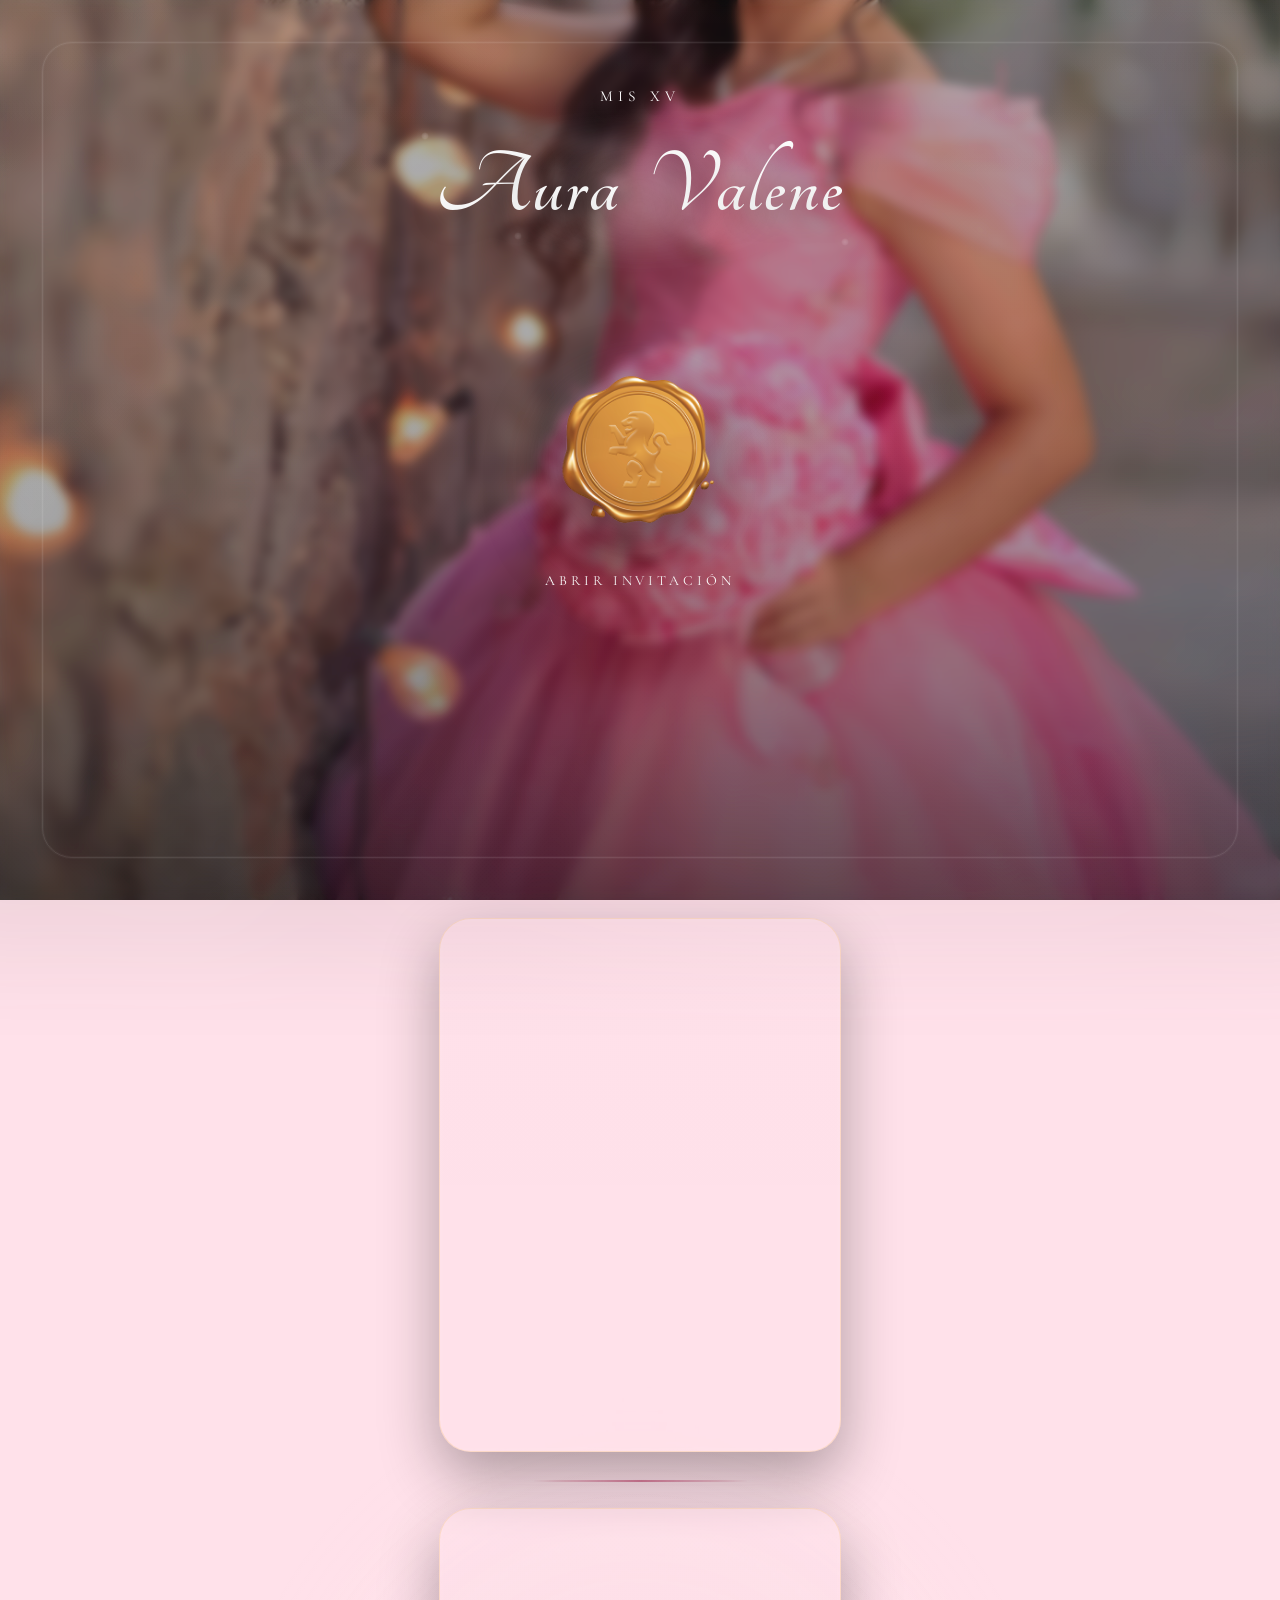
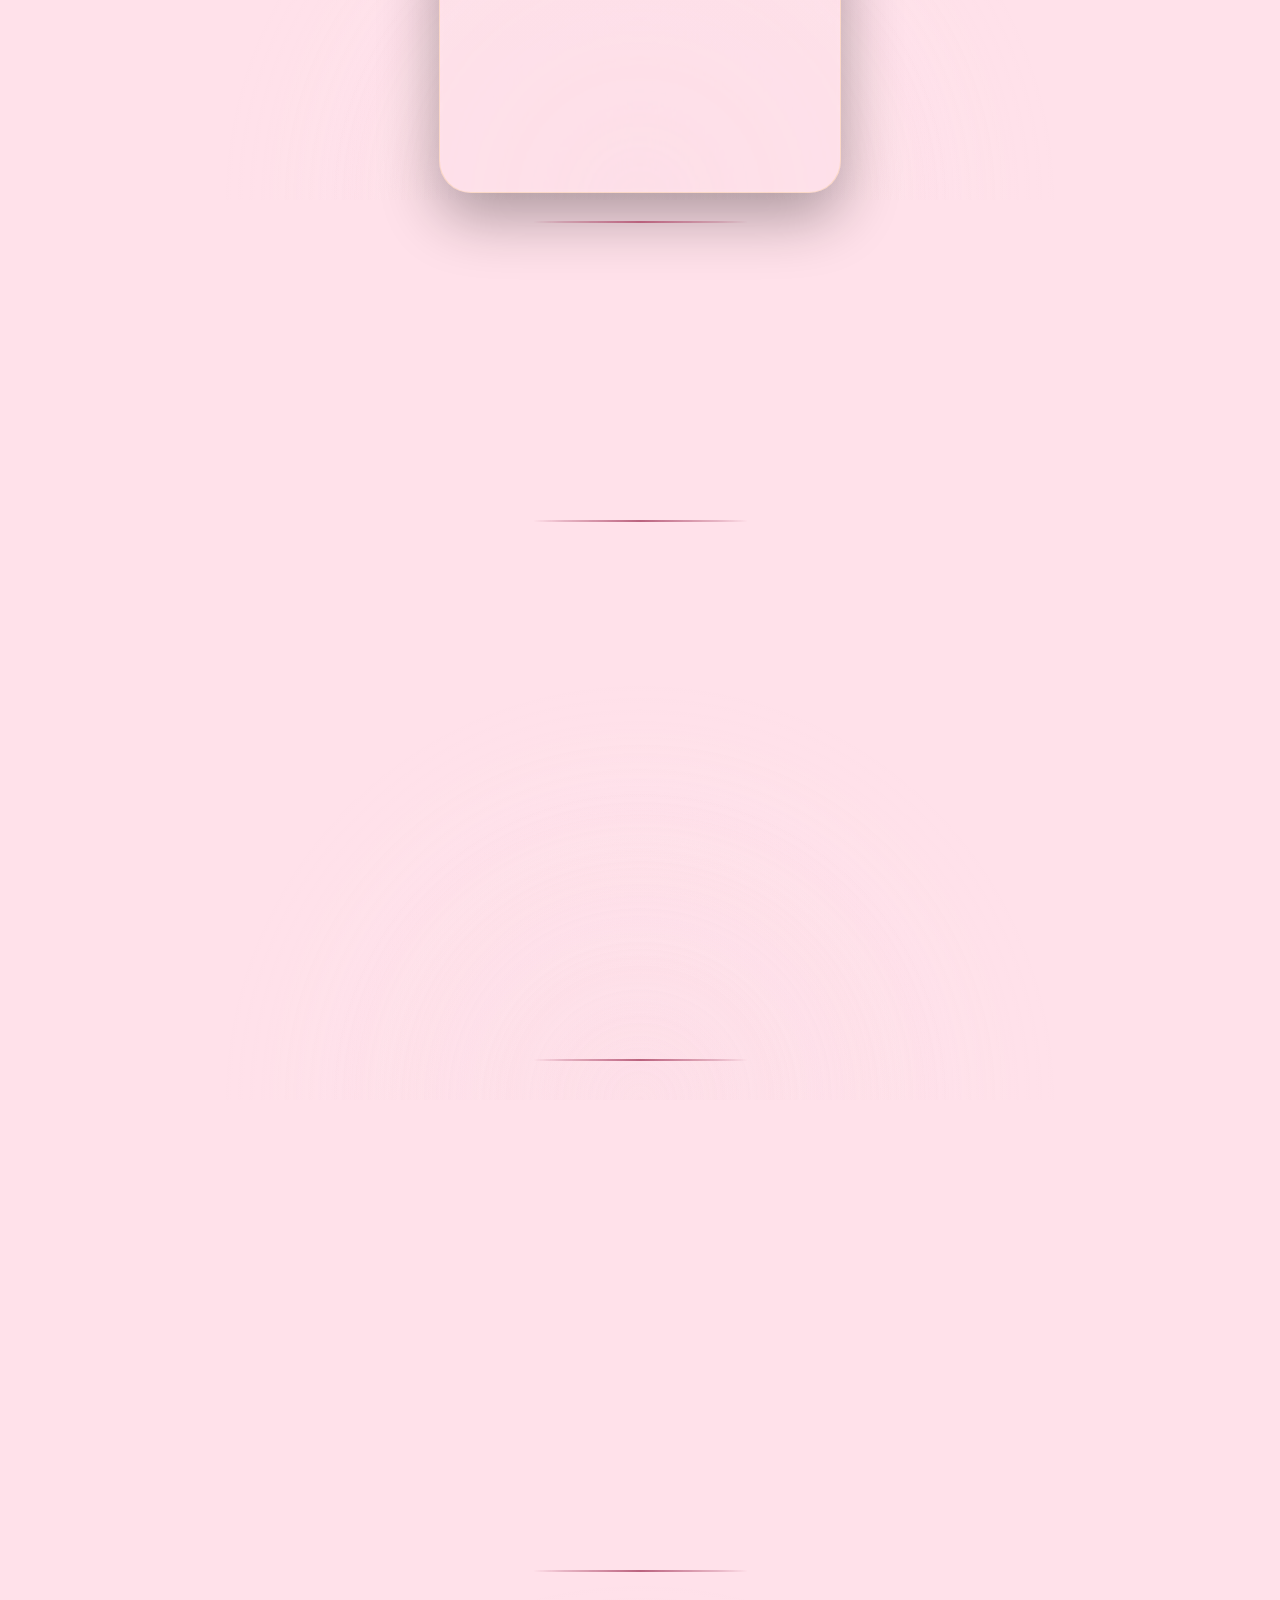
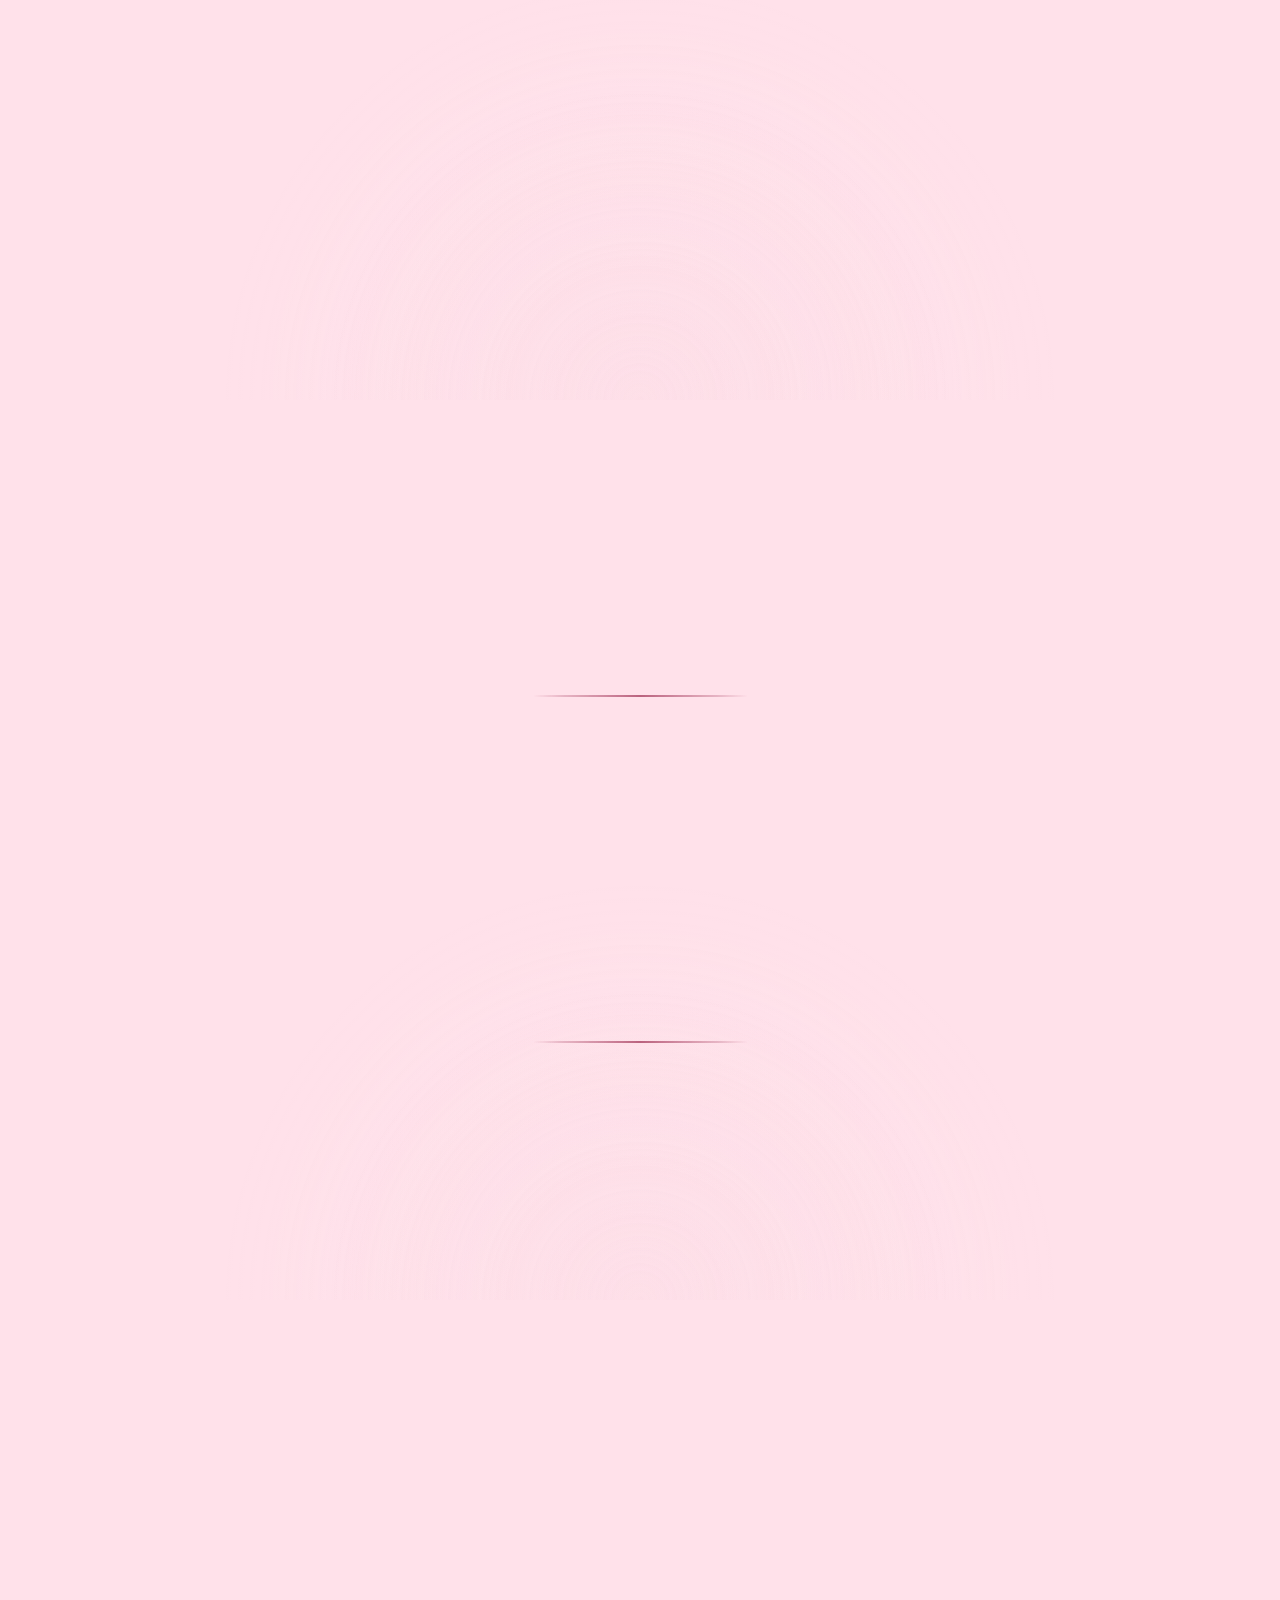
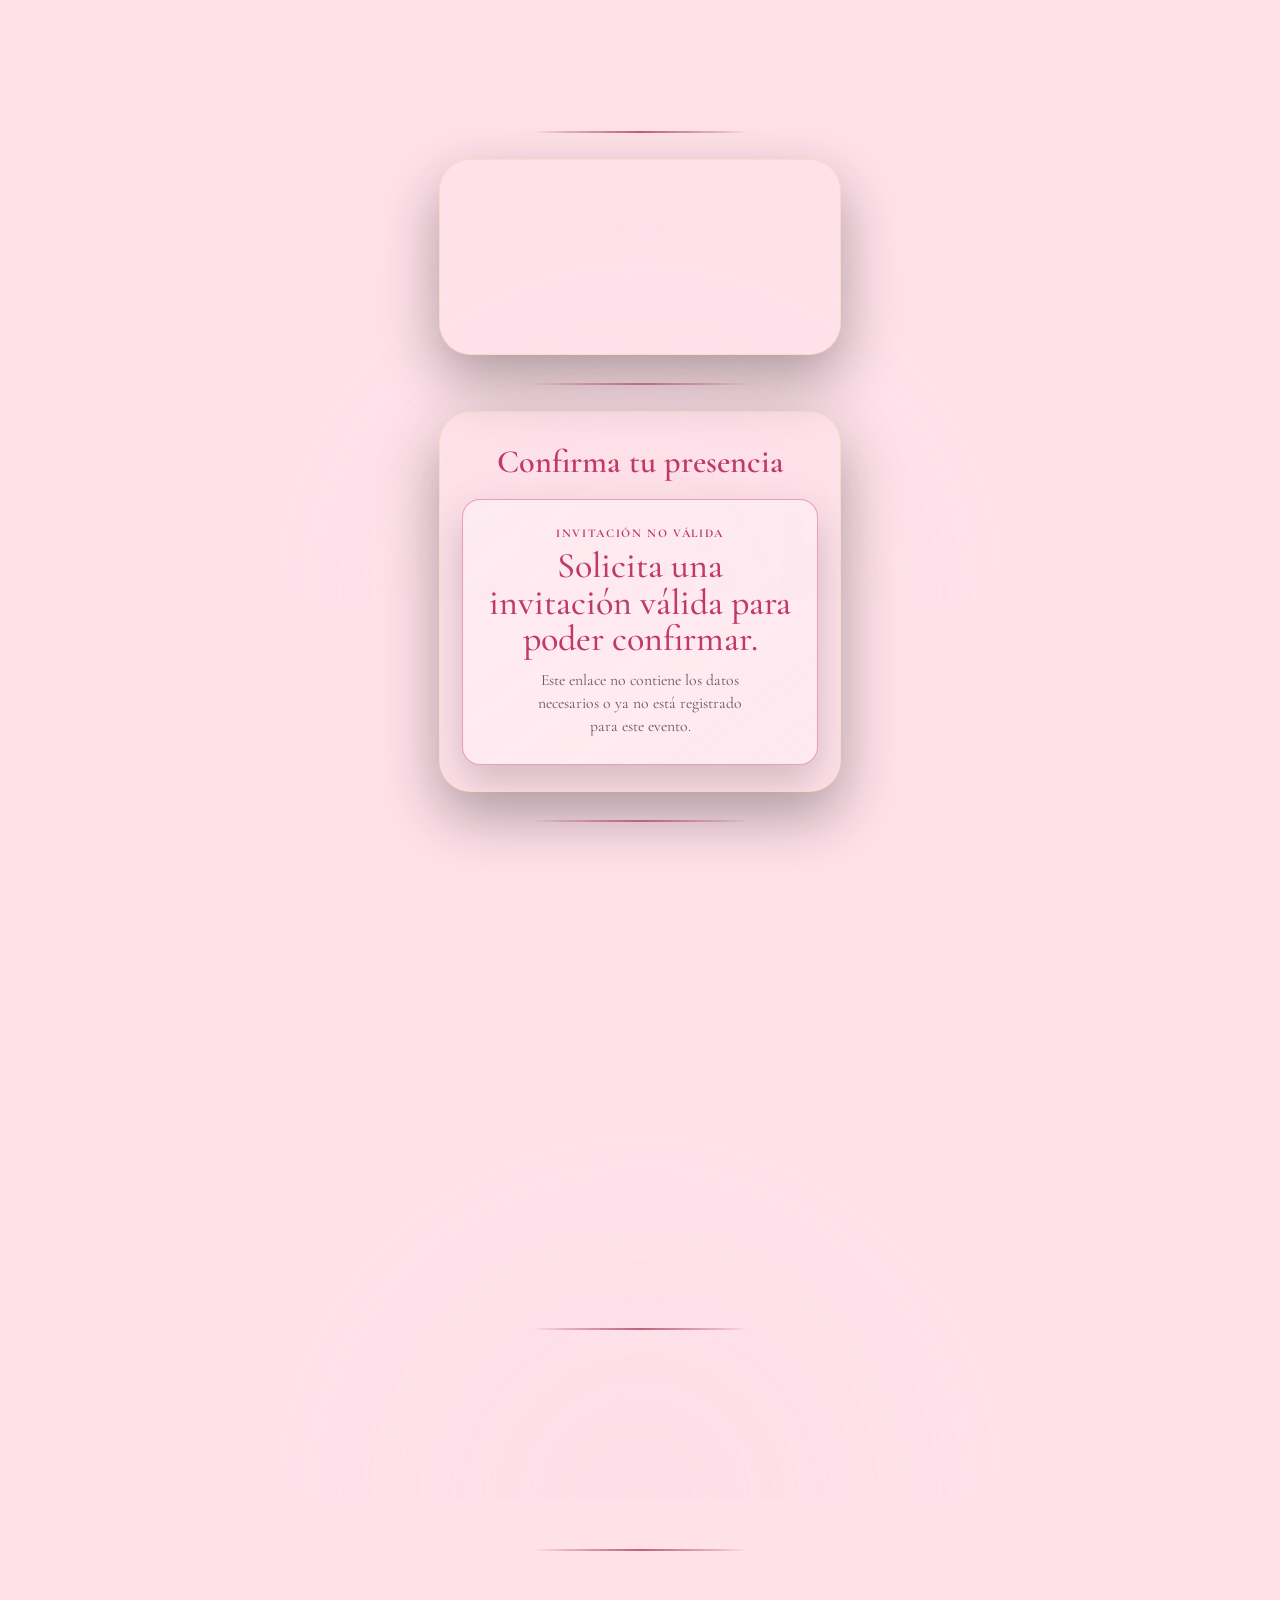
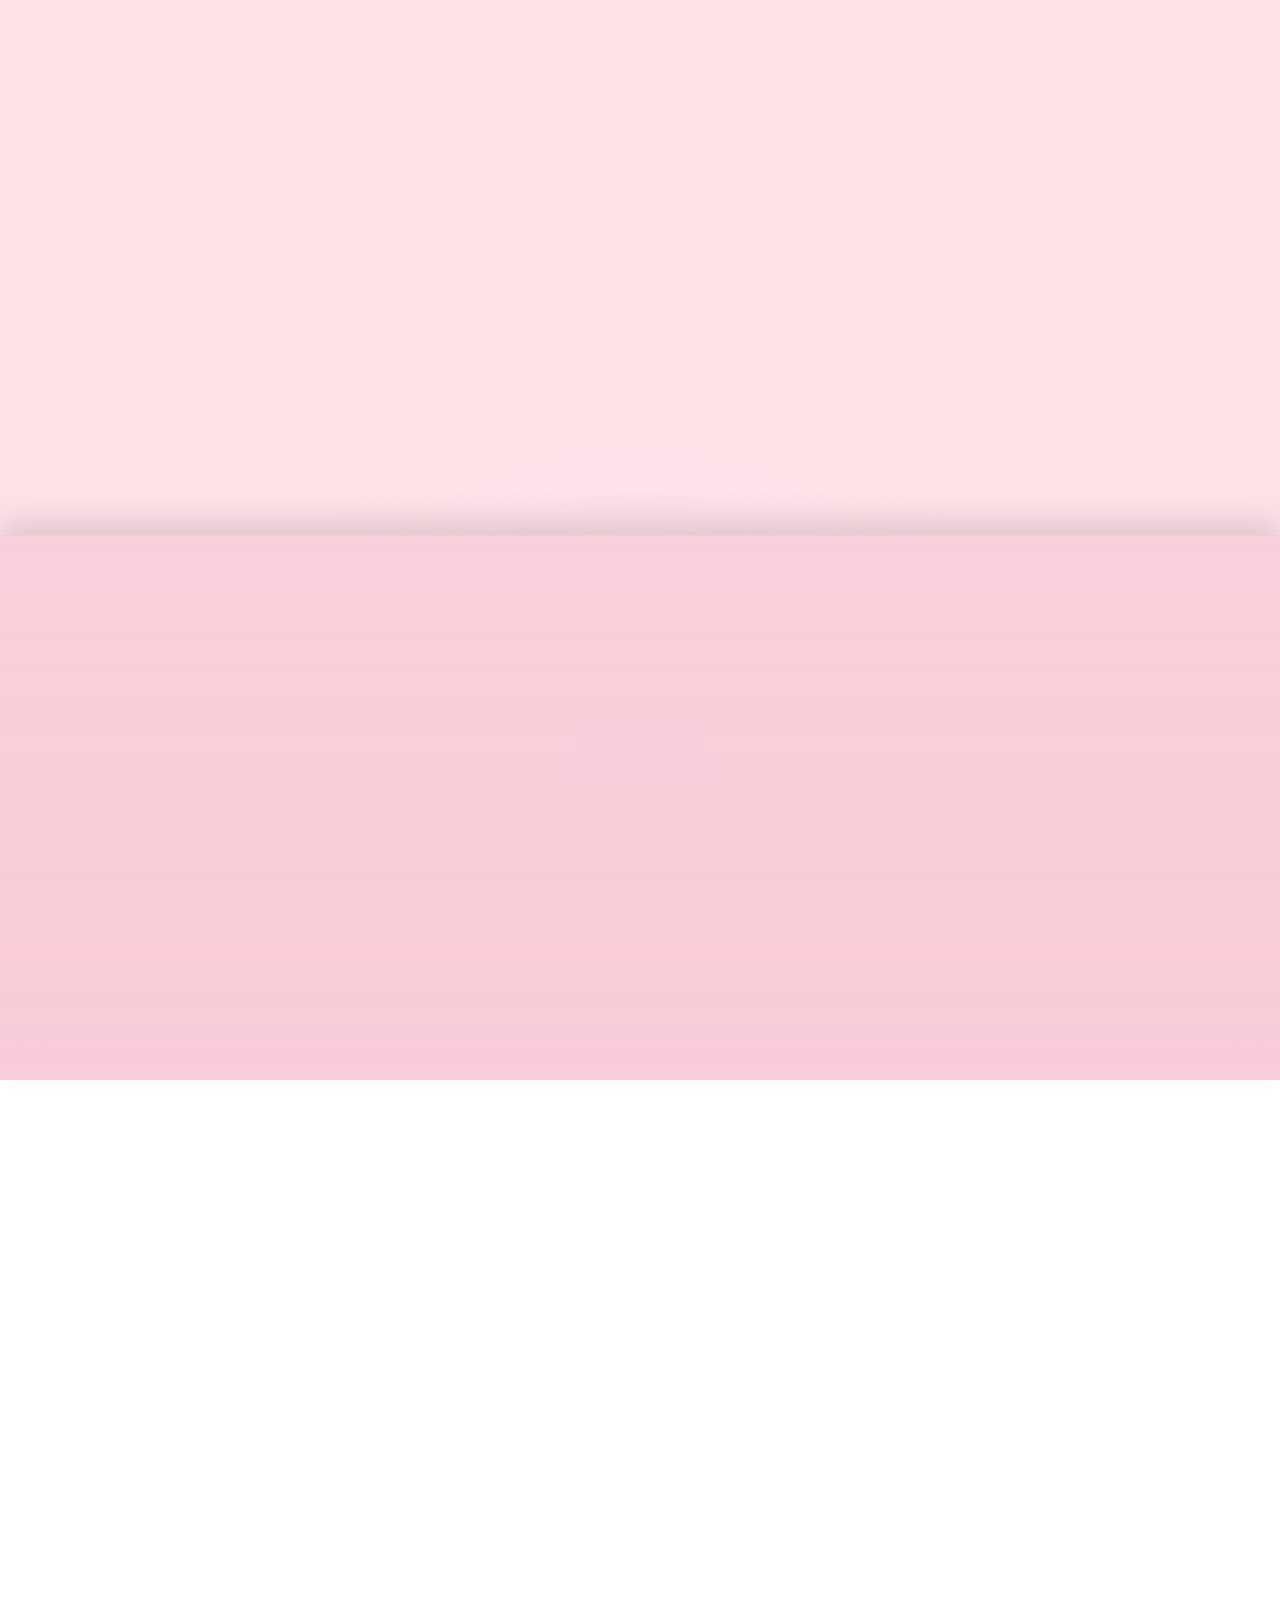
==== commit c047c8c9: "Add files via upload" ====
--- a/index.html
+++ b/index.html
@@ -1 +1 @@
-<!DOCTYPE html><html lang="es" class="opening-mode-pending"><head><meta charset="UTF-8"><meta name="viewport" content="width=device-width, initial-scale=1.0"><title>Mis XV | Aura Valene</title><meta name="description" content="Acompáñanos a celebrar este día tan especial."><meta property="og:title" content="Mis XV | Aura Valene"><meta property="og:description" content="Acompáñanos a celebrar este día tan especial."><meta property="og:image" content="http://127.0.0.1:8091/editor/media/000000.jpg?ogv=1nhj8nu"><meta property="og:image:url" content="http://127.0.0.1:8091/editor/media/000000.jpg?ogv=1nhj8nu"><meta property="og:image:secure_url" content="http://127.0.0.1:8091/editor/media/000000.jpg?ogv=1nhj8nu"><meta property="og:image:type" content="image/jpeg"><meta property="og:image:width" content="1200"><meta property="og:image:height" content="630"><meta property="og:image:alt" content="Mis XV | Aura Valene"><meta property="og:url" content=""><meta property="og:type" content="website"><meta property="og:site_name" content="Digital Invita"><meta name="twitter:card" content="summary_large_image"><meta name="twitter:title" content="Mis XV | Aura Valene"><meta name="twitter:description" content="Acompáñanos a celebrar este día tan especial."><meta name="twitter:image" content="http://127.0.0.1:8091/editor/media/000000.jpg?ogv=1nhj8nu"><link rel="icon" type="image/png" sizes="32x32" href="favicon.png"><link rel="icon" type="image/png" sizes="16x16" href="favicon.png"><link rel="shortcut icon" href="favicon.png"><style id="critical-startup-style"> /* Keep first paint neutral while the saved config hydrates. */ html.opening-mode-pending, html.opening-mode-pending body { background: #f4f1ec !important; } html.opening-mode-pending .page, html.opening-mode-pending .smart-background, html.opening-mode-pending canvas, html.opening-mode-pending .floating-btn, html.opening-mode-pending .toast { visibility: hidden !important; } html.opening-mode-pending .overlay { background: #f4f1ec !important; } html.opening-mode-pending .overlay-card { opacity: 0 !important; } </style><link rel="preconnect" href="https://fonts.googleapis.com"><link rel="preconnect" href="https://fonts.gstatic.com" crossorigin><script> (() => { try { const rawConfig = localStorage.getItem("digital_invita_public_config_v1"); const config = rawConfig ? JSON.parse(rawConfig) : null; if (config?.theme?.openingMode === "envelope") { document.documentElement.classList.add("opening-mode-envelope"); } } catch (error) {} })(); </script><script> (() => { const releaseStartup = () => document.documentElement.classList.remove("opening-mode-pending"); window.addEventListener("error", releaseStartup, { once: true }); window.addEventListener("DOMContentLoaded", () => window.setTimeout(releaseStartup, 1200), { once: true }); window.setTimeout(() => { if (document.documentElement.classList.contains("opening-mode-pending")) releaseStartup(); }, 4000); })(); </script><link rel="preload" as="image" href="media/0fp.jpg" fetchpriority="high"><link href="https://fonts.googleapis.com/css2?family=Alex+Brush&family=Allura&family=Bodoni+Moda:ital,wght@0,400;0,500;0,600;0,700;1,400;1,500&family=Cinzel:wght@400;500;600;700&family=Cormorant+Garamond:wght@400;500;600;700&family=Cormorant+Infant:wght@400;500;600;700&family=Dancing+Script:wght@500;600;700&family=EB+Garamond:wght@400;500;600;700&family=Forum&family=Fredoka:wght@500;600;700&family=GFS+Didot&family=Great+Vibes&family=Imperial+Script&family=Italianno&family=Libre+Baskerville:wght@400;700&family=Lora:wght@400;500;600;700&family=Marcellus&family=Montserrat:wght@400;500;600;700&family=Mrs+Saint+Delafield&family=Nanum+Myeongjo:wght@400;700;800&family=Orbitron:wght@500;600;700;800&family=Parisienne&family=Petit+Formal+Script&family=Pinyon+Script&family=Playfair+Display:wght@400;500;600;700&family=Poppins:wght@400;500;600;700&family=Prata&family=Sacramento&family=Tangerine:wght@400;700&display=swap" rel="stylesheet"><link rel="preload" href="assets/styles.css" as="style"><link rel="stylesheet" href="assets/styles.css"></head><body class="locked"><div class="smart-background" id="smartBackground" aria-hidden="true"><img id="smartBackgroundImage" alt=""></div><div class="overlay" id="overlay" role="dialog" aria-modal="true" aria-labelledby="overlayTitle"><div class="overlay-card"><div class="overlay-scene" id="overlayScene"><p class="overlay-kicker" id="overlayKicker">Mis XV</p><div class="overlay-title-wrap"><span class="title-glow" aria-hidden="true"></span><h1 class="overlay-title" id="overlayTitle">Nombre de la festejada</h1></div><div class="envelope-opening-scene" aria-hidden="true"><div class="envelope-card"><div class="envelope-paper"><img id="envelopePaperImage" alt="Portada de la invitación" decoding="async"><span></span><strong>Estás invitado</strong><small>Abre este momento especial</small></div><div class="envelope-details" aria-hidden="true"><span id="envelopeEventLabel">Invitación</span><strong id="envelopeNames">Nombre de la festejada</strong><small id="envelopeDate">Fecha del evento</small></div><div class="envelope-back"></div><div class="envelope-side envelope-side--left"></div><div class="envelope-side envelope-side--right"></div><div class="envelope-pocket"></div><div class="envelope-flap"></div></div></div><button class="wax-btn" id="openBtn" type="button" aria-label="Abrir invitación"><img id="sealImage" src="sello_cera.png" alt="Sello para abrir invitación" decoding="async"></button><div class="launch-status" aria-hidden="true"><span></span><strong>Sistemas listos</strong><span></span></div><div class="wax-caption">Abrir invitación</div></div></div></div><canvas id="particles" aria-hidden="true"></canvas><canvas id="particlesFront" aria-hidden="true"></canvas><div class="warp-flash" id="warpFlash" aria-hidden="true"><span class="elegant-spark" style="--spark-angle:-158deg;--spark-distance:112px;--spark-delay:.02s;--spark-trail:24px"></span><span class="elegant-spark" style="--spark-angle:-118deg;--spark-distance:86px;--spark-delay:.11s;--spark-trail:18px"></span><span class="elegant-spark" style="--spark-angle:-42deg;--spark-distance:104px;--spark-delay:.06s;--spark-trail:26px"></span><span class="elegant-spark" style="--spark-angle:18deg;--spark-distance:122px;--spark-delay:.14s;--spark-trail:21px"></span><span class="elegant-spark" style="--spark-angle:66deg;--spark-distance:92px;--spark-delay:.08s;--spark-trail:17px"></span><span class="elegant-spark" style="--spark-angle:142deg;--spark-distance:108px;--spark-delay:.16s;--spark-trail:23px"></span></div><div class="mission-accepted" id="missionAccepted" aria-hidden="true">Misión aceptada</div><audio id="audio" loop preload="none"><source type="audio/mpeg"></audio><main class="page"><section class="hero"><img id="heroImage" src="media/0fp.jpg" alt="Portada de Aura Valene" loading="eager" decoding="async" fetchpriority="high"><video id="heroVideo" class="hero-video" muted loop playsinline preload="none" hidden></video><canvas id="heroParticles" aria-hidden="true"></canvas><div class="hero-hud" aria-hidden="true"><span></span><span></span><span></span><span></span></div><div class="hero-content"><div class="hero-label" id="heroLabel">Mis XV</div><h1 class="hero-name" id="nombre">Nombre de la festejada</h1><div class="hero-date" id="fechaEvento"></div></div></section><div class="separator"></div><section class="section story-section" id="storySection"><h2 id="storyTitle">Mi historia</h2><p class="story-text" id="storyText1" data-fulltext=""></p><div class="featured-photo"><img id="storyImage" src="media/fhistoria.jpg" alt="Fotografía de Aura Valene" loading="lazy" decoding="async"></div><p class="story-text" id="storyText2" data-fulltext=""></p></section><div class="separator"></div><section class="section" id="parentsSection"><span class="eyebrow" id="parentsEyebrow">En compañía de mis padres</span><div class="script-block" id="parentsNames"></div><div class="parents-grid" id="parentsGroups" hidden></div><div class="grandparents-block" id="grandparentsBlock" hidden><span class="grandparents-eyebrow" id="grandparentsEyebrow">Y con la bendición de mis abuelos</span><div class="family-names" id="grandparentsNames"></div></div><p id="parentsInviteText" style="margin-top:16px;"></p></section><div class="separator"></div><section class="section" id="godparentsSection"><span class="eyebrow" id="godparentsEyebrow">Mis padrinos</span><div class="script-block" id="godparentsNames"></div><div class="godparents-list" id="godparentsItems" hidden></div></section><div class="separator"></div><section class="section" id="ceremonySection"><h2 id="ceremonyTitle">Ceremonia</h2><div class="event-card"><div class="event-time" id="ceremonyTime"></div><div class="event-place-group"><div class="event-place" id="ceremonyPlace"></div><div class="event-place-detail" id="ceremonyPlaceDetail" hidden></div></div><div class="event-media-stack" id="ceremonyIconWrap"><div class="dresscode-figure"><img id="ceremonyImage" src="media/cereminia.png" alt="Ceremonia" loading="lazy" decoding="async"></div></div><div class="event-media-stack" id="ceremonyMapWrap" hidden><div class="map"><iframe id="ceremonyMapEmbed" src="" loading="lazy" referrerpolicy="no-referrer-when-downgrade" title="Mapa de la ceremonia"></iframe></div></div><div class="event-media-stack" id="ceremonyPhotoWrap" hidden><div class="event-place-photo"><img id="ceremonyPhoto" src="" alt="Lugar de la ceremonia" loading="lazy" decoding="async"></div></div><div class="event-media-stack" id="ceremonyVideoWrap" hidden><div class="event-place-video"><video id="ceremonyVideo" autoplay muted playsinline loop preload="none"></video></div></div><div><a class="btn" id="ceremonyMapLink" href="#" target="_blank" rel="noopener noreferrer" hidden>Cómo llegar</a></div></div></section><div class="separator"></div><section class="section" id="receptionSection"><h2 id="receptionTitle">Recepción</h2><div class="event-card"><div class="event-time" id="receptionTime"></div><div class="event-place-group"><div class="event-place" id="receptionPlace"></div><div class="event-place-detail" id="receptionPlaceDetail" hidden></div></div><div class="event-media-stack" id="receptionIconWrap" hidden><div class="dresscode-figure"><img id="receptionImage" src="" alt="Recepción" loading="lazy" decoding="async"></div></div><div class="event-media-stack" id="receptionMapWrap" hidden><div class="map"><iframe id="receptionMapEmbed" src="" loading="lazy" referrerpolicy="no-referrer-when-downgrade" title="Mapa del salón"></iframe></div></div><div class="event-media-stack" id="receptionPhotoWrap" hidden><div class="event-place-photo"><img id="receptionPhoto" src="" alt="Lugar de la recepción" loading="lazy" decoding="async"></div></div><div class="event-media-stack" id="receptionVideoWrap" hidden><div class="event-place-video"><video id="receptionVideo" autoplay muted playsinline loop preload="none"></video></div></div><div><a class="btn" id="receptionMapLink" href="#" target="_blank" rel="noopener noreferrer" hidden>Cómo llegar</a></div></div></section><div class="separator"></div><section class="section" id="timelineSection"><h2>Itinerario</h2><div class="timeline" id="timelineList"></div></section><div class="separator"></div><section class="section" id="countdown-section"><h2 id="countdownTitle">Faltan pocos días</h2><p id="countdownIntro">La cuenta regresiva ha comenzado para vivir un momento inolvidable.</p><div class="countdown-shell"><div class="countdown-date-card" id="countdownDateCard" hidden><div class="countdown-date-card__month" id="countdownDateMonth"></div><div class="countdown-date-card__main"><span id="countdownDateWeekday"></span><strong id="countdownDateDay"></strong><span id="countdownDateYear"></span></div></div><div id="countdown" aria-live="polite"></div><div class="countdown-caption" id="countdownCaption">Preparando una noche inolvidable.</div><div class="countdown-calendar-action" id="countdownCalendarAction" hidden><a class="btn" href="#" id="countdownCalendarBtn">Agendar momento</a></div></div></section><div class="separator"></div><section class="section" id="gallerySection"><h2>Galería</h2><div class="gallery-showcase"><div class="gallery-stage" id="galleryStage"><img src="media/g1.jpg" alt="Galería destacada" id="galleryPreviewImg" loading="lazy" decoding="async"><video id="galleryPreviewVideo" class="gallery-preview-video" controls playsinline preload="none" hidden></video></div><div class="gallery-controls"><div class="gallery-meta"><strong id="galleryMetaIndex">Foto 1 de 6</strong><span id="galleryMetaHint">Toca una imagen para destacar o abrir.</span></div><div class="gallery-nav"><button type="button" id="galleryPrev" aria-label="Foto anterior">‹</button><button type="button" id="galleryNext" aria-label="Foto siguiente">›</button></div></div></div><div class="gallery" id="galleryGrid"></div></section><div class="separator"></div><section class="section" id="dressSection"><h2 id="dressTitle">Dress Code</h2><ul class="dress-code-list" id="dressValue"><li>Formal</li></ul><div class="dress-color-palette" id="dressColorPalette" hidden></div><div class="dresscode-figure"><img id="dressImage" src="media/vestimenta.png" alt="Código de vestimenta" loading="lazy" decoding="async"></div><p class="mini-note" id="dressNote"></p></section><div class="separator"></div><section class="section adult-notice-section" id="adultNoticeSection" role="note"><h2 id="adultNoticeTitle">Una celebración para adultos</h2><p id="adultNoticeText">Con mucho cariño, hemos preparado esta celebración exclusivamente para adultos.<br>Agradecemos mucho su comprensión.</p></section><div class="separator"></div><section class="section" id="rsvpSection"><h2>Confirma tu presencia</h2><div class="rsvp-personalization" id="rsvpPersonalization" hidden><span class="rsvp-personalization__eyebrow" id="rsvpPersonalizationEyebrow">Invitación preparada especialmente para</span><strong class="rsvp-personalization__recipient" id="rsvpPersonalizationRecipient"></strong><span class="rsvp-personalization__divider" aria-hidden="true"></span><p class="rsvp-personalization__message" id="rsvpPersonalizationText"></p><div class="rsvp-personalization__passes"><span>Cupo reservado</span><strong id="rsvpPersonalizationPasses"></strong></div></div><div class="rsvp-invalid" id="rsvpInvalidNotice" hidden><span>Invitación no válida</span><strong>Solicita una invitación válida para poder confirmar.</strong><p>Este enlace no contiene los datos necesarios o ya no está registrado para este evento.</p></div><div class="rsvp-card"><div class="field" id="guestNameField"><label for="guestName" id="guestNameLabel">Tu nombre</label><input type="text" id="guestName" placeholder="Escríbelo aquí"></div><div class="field" id="guestCountField"><label for="guestCount">¿Cuántas personas asistirán?</label><select id="guestCount" data-pases="6"><option value="">Selecciona una opción</option></select></div><div class="family-members" id="familyMembersField" hidden><div class="family-members__head"><strong>Nombres de quienes asistirán</strong><span>Escribe el nombre de cada persona que asistirá.</span></div><div class="family-members__list" id="familyMembersList"></div></div><div class="rsvp-buttons"><button type="button" id="confirmYes">Confirmar asistencia</button><button type="button" id="confirmNo" class="btn-secondary">No podré asistir</button></div><p class="rsvp-deadline-note" id="rsvpDeadlineNote" hidden></p></div><div class="rsvp-receipt" id="rsvpReceipt" hidden><span class="rsvp-receipt__eyebrow">Confirmación registrada</span><h3 id="rsvpReceiptTitle">¡Gracias por confirmar!</h3><p id="rsvpReceiptText">Nos dará mucho gusto compartir este momento con ustedes. Nos vemos pronto.</p><div class="rsvp-receipt__identity"><strong id="rsvpReceiptName"></strong><span id="rsvpReceiptCount"></span></div><div class="rsvp-receipt__attendees" id="rsvpReceiptAttendees" hidden></div><div class="rsvp-receipt__qr" id="rsvpReceiptQr" aria-label="Código QR de confirmación"></div><span class="rsvp-receipt__qr-label">Pase digital de acceso</span><span class="rsvp-receipt__folio" id="rsvpReceiptFolio"></span></div></section><div class="separator"></div><section class="section" id="giftSection"><h2 id="giftTitle">Opciones de regalo</h2><p id="giftIntro">Tu presencia es el regalo más valioso para mí, pero si deseas tener un detalle, aquí encontrarás algunas opciones pensadas con mucho cariño.</p><div class="gift-options"><div class="gift-option-card" id="giftOption1Card"><div class="gift-option-media"><img class="envelope" id="envelopeImage" src="sobre.png" alt="Lluvia de sobres" loading="lazy" decoding="async"></div><h3 class="gift-option-title" id="giftOption1Title">Lluvia de sobres</h3><p class="gift-option-copy" id="giftOption1Copy">Si lo prefieres, podrás acompañarme con un sobre el día del evento. Será un detalle recibido con muchísimo cariño y gratitud.</p></div><div class="gift-option-card" id="giftOption2Card"><div class="gift-option-media"><img class="surprise" id="surpriseImage" src="regalo.png" alt="Regalo sorpresa" loading="lazy" decoding="async"></div><h3 class="gift-option-title" id="giftOption2Title">Regalo sorpresa</h3><p class="gift-option-copy" id="giftOption2Copy">También puedes sorprenderme con un detalle especial elegido por ti. Lo importante será el cariño con el que venga.</p></div></div><div class="gift-links-panel" id="giftLinksPanel"><h3 class="gift-option-title" id="giftLinksTitle">Mesa de regalos</h3><p class="mini-note" id="giftLinksIntro">Si prefieres elegir un detalle en línea, también puedes apoyarte en estas opciones de mesa de regalos:</p><div class="gift-links" id="giftLinks"></div></div><div class="bank-transfer-card" id="bankTransferCard" hidden><h3 class="gift-option-title" id="bankTransferTitle"></h3><span class="bank-transfer-card__eyebrow" id="bankTransferEyebrow"></span><p id="bankTransferIntro"></p><div class="bank-transfer-card__visual" id="bankTransferVisual" hidden><img id="bankTransferImage" alt="Tarjeta para transferencia" loading="lazy" decoding="async"><div class="bank-transfer-card__overlay" id="bankTransferOverlay"></div></div><dl class="bank-transfer-details" id="bankTransferDetails"></dl><p class="bank-transfer-note" id="bankTransferNote"></p></div></section><div class="separator"></div><section class="section" id="agendaSectionUi"><h2>Accesos rápidos</h2><div class="utilities"><a class="btn" href="#gallerySection" id="agendaGalleryBtn">Ver galería</a><a class="btn" href="#countdown-section" id="verCuenta">Ver cuenta regresiva</a></div></section><div class="separator"></div><section class="section" id="albumSection"><h2 id="albumTitle">Álbum digital</h2><div class="album-card"><p id="albumCopy">Comparte las mejores fotos de este gran día y conserva en un solo lugar los recuerdos más especiales.</p><div class="album-qr" id="albumQrLink" hidden aria-label="Código QR del álbum digital"><span class="album-qr-shell"><span id="albumQrCanvas" aria-hidden="true"></span></span><span class="album-qr-caption">Escanea para abrir el álbum</span></div><div class="utilities"><a class="btn" href="#" id="albumBtn" target="_blank" rel="noopener noreferrer">Ver álbum digital</a></div></div></section><div class="separator"></div><div class="closing-note" id="closingNote">Gracias por ser parte de este momento inolvidable</div><footer class="brand-footer"><div class="brand-copy"><p class="brand-caption">Invitación creada con amor digital</p><a class="brand-link" id="brandLink" href="https://www.facebook.com/profile.php?id=61587804296779&locale=es_LA" target="_blank" rel="noopener noreferrer">Creado por Digital Invita</a><p class="brand-question">Invitaciones digitales para eventos</p></div><div class="brand-cta"><a id="brandCtaLink" href="https://wa.me/525550591264?text=Hola%2C%20estoy%20interesado%28a%29%20en%20una%20invitaci%C3%B3n%20digital%20para%20mi%20evento.%20Me%20gustar%C3%ADa%20recibir%20m%C3%A1s%20informaci%C3%B3n%20sobre%20los%20dise%C3%B1os%2C%20precios%20y%20lo%20que%20incluye." target="_blank" rel="noopener noreferrer">Contáctanos</a></div></footer></main><div class="lightbox" id="lightbox" role="dialog" aria-modal="true" aria-hidden="true" aria-label="Galería ampliada"><div class="lightbox-content"><button class="lightbox-close" id="closeLightbox" type="button" aria-label="Cerrar galería">×</button><div class="lightbox-main"><div class="viewer-counter" id="viewerCounter">1 / 6</div><button class="lightbox-nav lightbox-nav--prev" id="lightboxPrev" type="button" aria-label="Multimedia anterior">‹</button><button class="lightbox-nav lightbox-nav--next" id="lightboxNext" type="button" aria-label="Multimedia siguiente">›</button><img class="lightbox-img" id="lightboxImg" alt="Imagen ampliada"><video class="lightbox-video" id="lightboxVideo" controls playsinline preload="metadata" hidden></video></div><div class="thumbs" id="thumbs"></div></div></div><button class="floating-btn" id="musicBtn" type="button" aria-label="Pausar música"></button><button class="floating-btn" id="toTopBtn" type="button" aria-label="Volver arriba">↑</button><div class="toast" id="toast" role="status" aria-live="polite"></div><script src="assets/app.js" defer></script></body></html>+<!DOCTYPE html><html lang="es" class="opening-mode-pending"><head><meta charset="UTF-8"><meta name="viewport" content="width=device-width, initial-scale=1.0"><title>Mis XV | Aura Valene</title><meta name="description" content="Acompáñanos a celebrar este día tan especial."><meta property="og:title" content="Mis XV | Aura Valene"><meta property="og:description" content="Acompáñanos a celebrar este día tan especial."><meta property="og:image" content="media/000000.jpg"><meta property="og:image:url" content="media/000000.jpg"><meta property="og:image:secure_url" content="media/000000.jpg"><meta property="og:image:type" content="image/jpeg"><meta property="og:image:width" content="1200"><meta property="og:image:height" content="630"><meta property="og:image:alt" content="Mis XV | Aura Valene"><meta property="og:url" content=""><meta property="og:type" content="website"><meta property="og:site_name" content="Digital Invita"><meta name="twitter:card" content="summary_large_image"><meta name="twitter:title" content="Mis XV | Aura Valene"><meta name="twitter:description" content="Acompáñanos a celebrar este día tan especial."><meta name="twitter:image" content="media/000000.jpg"><link rel="icon" type="image/png" sizes="32x32" href="favicon.png"><link rel="icon" type="image/png" sizes="16x16" href="favicon.png"><link rel="shortcut icon" href="favicon.png"><style id="critical-startup-style"> /* Keep first paint neutral while the saved config hydrates. */ html.opening-mode-pending, html.opening-mode-pending body { background: #f4f1ec !important; } html.opening-mode-pending .page, html.opening-mode-pending .smart-background, html.opening-mode-pending canvas, html.opening-mode-pending .floating-btn, html.opening-mode-pending .toast { visibility: hidden !important; } html.opening-mode-pending .overlay { background: #f4f1ec !important; } html.opening-mode-pending .overlay-card { opacity: 0 !important; } </style><link rel="preconnect" href="https://fonts.googleapis.com"><link rel="preconnect" href="https://fonts.gstatic.com" crossorigin><script> (() => { try { const rawConfig = localStorage.getItem("digital_invita_public_config_v1"); const config = rawConfig ? JSON.parse(rawConfig) : null; if (config?.theme?.openingMode === "envelope") { document.documentElement.classList.add("opening-mode-envelope"); } } catch (error) {} })(); </script><script> (() => { const releaseStartup = () => document.documentElement.classList.remove("opening-mode-pending"); window.addEventListener("error", releaseStartup, { once: true }); window.addEventListener("DOMContentLoaded", () => window.setTimeout(releaseStartup, 1200), { once: true }); window.setTimeout(() => { if (document.documentElement.classList.contains("opening-mode-pending")) releaseStartup(); }, 4000); })(); </script><link rel="preload" as="image" href="media/0fp.jpg" fetchpriority="high"><link href="https://fonts.googleapis.com/css2?family=Alex+Brush&family=Allura&family=Bodoni+Moda:ital,wght@0,400;0,500;0,600;0,700;1,400;1,500&family=Cinzel:wght@400;500;600;700&family=Cormorant+Garamond:wght@400;500;600;700&family=Cormorant+Infant:wght@400;500;600;700&family=Dancing+Script:wght@500;600;700&family=EB+Garamond:wght@400;500;600;700&family=Forum&family=Fredoka:wght@500;600;700&family=GFS+Didot&family=Great+Vibes&family=Imperial+Script&family=Italianno&family=Libre+Baskerville:wght@400;700&family=Lora:wght@400;500;600;700&family=Marcellus&family=Montserrat:wght@400;500;600;700&family=Mrs+Saint+Delafield&family=Nanum+Myeongjo:wght@400;700;800&family=Orbitron:wght@500;600;700;800&family=Parisienne&family=Petit+Formal+Script&family=Pinyon+Script&family=Playfair+Display:wght@400;500;600;700&family=Poppins:wght@400;500;600;700&family=Prata&family=Sacramento&family=Tangerine:wght@400;700&display=swap" rel="stylesheet"><link rel="preload" href="assets/styles.css" as="style"><link rel="stylesheet" href="assets/styles.css"></head><body class="locked"><div class="smart-background" id="smartBackground" aria-hidden="true"><img id="smartBackgroundImage" alt=""></div><div class="overlay" id="overlay" role="dialog" aria-modal="true" aria-labelledby="overlayTitle"><div class="overlay-card"><div class="overlay-scene" id="overlayScene"><p class="overlay-kicker" id="overlayKicker">Mis XV</p><div class="overlay-title-wrap"><span class="title-glow" aria-hidden="true"></span><h1 class="overlay-title" id="overlayTitle">Nombre de la festejada</h1></div><div class="envelope-opening-scene" aria-hidden="true"><div class="envelope-card"><div class="envelope-paper"><img id="envelopePaperImage" alt="Portada de la invitación" decoding="async"><span></span><strong>Estás invitado</strong><small>Abre este momento especial</small></div><div class="envelope-details" aria-hidden="true"><span id="envelopeEventLabel">Invitación</span><strong id="envelopeNames">Nombre de la festejada</strong><small id="envelopeDate">Fecha del evento</small></div><div class="envelope-back"></div><div class="envelope-side envelope-side--left"></div><div class="envelope-side envelope-side--right"></div><div class="envelope-pocket"></div><div class="envelope-flap"></div></div></div><button class="wax-btn" id="openBtn" type="button" aria-label="Abrir invitación"><img id="sealImage" src="sello_cera.png" alt="Sello para abrir invitación" decoding="async"></button><div class="launch-status" aria-hidden="true"><span></span><strong>Sistemas listos</strong><span></span></div><div class="wax-caption">Abrir invitación</div></div></div></div><canvas id="particles" aria-hidden="true"></canvas><canvas id="particlesFront" aria-hidden="true"></canvas><div class="warp-flash" id="warpFlash" aria-hidden="true"><span class="elegant-spark" style="--spark-angle:-158deg;--spark-distance:112px;--spark-delay:.02s;--spark-trail:24px"></span><span class="elegant-spark" style="--spark-angle:-118deg;--spark-distance:86px;--spark-delay:.11s;--spark-trail:18px"></span><span class="elegant-spark" style="--spark-angle:-42deg;--spark-distance:104px;--spark-delay:.06s;--spark-trail:26px"></span><span class="elegant-spark" style="--spark-angle:18deg;--spark-distance:122px;--spark-delay:.14s;--spark-trail:21px"></span><span class="elegant-spark" style="--spark-angle:66deg;--spark-distance:92px;--spark-delay:.08s;--spark-trail:17px"></span><span class="elegant-spark" style="--spark-angle:142deg;--spark-distance:108px;--spark-delay:.16s;--spark-trail:23px"></span></div><div class="mission-accepted" id="missionAccepted" aria-hidden="true">Misión aceptada</div><audio id="audio" loop preload="none"><source type="audio/mpeg"></audio><main class="page"><section class="hero"><img id="heroImage" src="media/0fp.jpg" alt="Portada de Aura Valene" loading="eager" decoding="async" fetchpriority="high"><video id="heroVideo" class="hero-video" muted loop playsinline preload="none" hidden></video><canvas id="heroParticles" aria-hidden="true"></canvas><div class="hero-hud" aria-hidden="true"><span></span><span></span><span></span><span></span></div><div class="hero-content"><div class="hero-label" id="heroLabel">Mis XV</div><h1 class="hero-name" id="nombre">Nombre de la festejada</h1><div class="hero-date" id="fechaEvento"></div></div></section><div class="separator"></div><section class="section story-section" id="storySection"><h2 id="storyTitle">Mi historia</h2><p class="story-text" id="storyText1" data-fulltext=""></p><div class="featured-photo"><img id="storyImage" src="media/fhistoria.jpg" alt="Fotografía de Aura Valene" loading="lazy" decoding="async"></div><p class="story-text" id="storyText2" data-fulltext=""></p></section><div class="separator"></div><section class="section" id="parentsSection"><span class="eyebrow" id="parentsEyebrow">En compañía de mis padres</span><div class="script-block" id="parentsNames"></div><div class="parents-grid" id="parentsGroups" hidden></div><div class="grandparents-block" id="grandparentsBlock" hidden><span class="grandparents-eyebrow" id="grandparentsEyebrow">Y con la bendición de mis abuelos</span><div class="family-names" id="grandparentsNames"></div></div><p id="parentsInviteText" style="margin-top:16px;"></p></section><div class="separator"></div><section class="section" id="godparentsSection"><span class="eyebrow" id="godparentsEyebrow">Mis padrinos</span><div class="script-block" id="godparentsNames"></div><div class="godparents-list" id="godparentsItems" hidden></div></section><div class="separator"></div><section class="section" id="ceremonySection"><h2 id="ceremonyTitle">Ceremonia</h2><div class="event-card"><div class="event-time" id="ceremonyTime"></div><div class="event-place-group"><div class="event-place" id="ceremonyPlace"></div><div class="event-place-detail" id="ceremonyPlaceDetail" hidden></div></div><div class="event-media-stack" id="ceremonyIconWrap"><div class="dresscode-figure"><img id="ceremonyImage" src="media/cereminia.png" alt="Ceremonia" loading="lazy" decoding="async"></div></div><div class="event-media-stack" id="ceremonyMapWrap" hidden><div class="map"><iframe id="ceremonyMapEmbed" src="" loading="lazy" referrerpolicy="no-referrer-when-downgrade" title="Mapa de la ceremonia"></iframe></div></div><div class="event-media-stack" id="ceremonyPhotoWrap" hidden><div class="event-place-photo"><img id="ceremonyPhoto" src="" alt="Lugar de la ceremonia" loading="lazy" decoding="async"></div></div><div class="event-media-stack" id="ceremonyVideoWrap" hidden><div class="event-place-video"><video id="ceremonyVideo" autoplay muted playsinline loop preload="none"></video></div></div><div><a class="btn" id="ceremonyMapLink" href="#" target="_blank" rel="noopener noreferrer" hidden>Cómo llegar</a></div></div></section><div class="separator"></div><section class="section" id="receptionSection"><h2 id="receptionTitle">Recepción</h2><div class="event-card"><div class="event-time" id="receptionTime"></div><div class="event-place-group"><div class="event-place" id="receptionPlace"></div><div class="event-place-detail" id="receptionPlaceDetail" hidden></div></div><div class="event-media-stack" id="receptionIconWrap" hidden><div class="dresscode-figure"><img id="receptionImage" src="" alt="Recepción" loading="lazy" decoding="async"></div></div><div class="event-media-stack" id="receptionMapWrap" hidden><div class="map"><iframe id="receptionMapEmbed" src="" loading="lazy" referrerpolicy="no-referrer-when-downgrade" title="Mapa del salón"></iframe></div></div><div class="event-media-stack" id="receptionPhotoWrap" hidden><div class="event-place-photo"><img id="receptionPhoto" src="" alt="Lugar de la recepción" loading="lazy" decoding="async"></div></div><div class="event-media-stack" id="receptionVideoWrap" hidden><div class="event-place-video"><video id="receptionVideo" autoplay muted playsinline loop preload="none"></video></div></div><div><a class="btn" id="receptionMapLink" href="#" target="_blank" rel="noopener noreferrer" hidden>Cómo llegar</a></div></div></section><div class="separator"></div><section class="section" id="timelineSection"><h2>Itinerario</h2><div class="timeline" id="timelineList"></div></section><div class="separator"></div><section class="section" id="countdown-section"><h2 id="countdownTitle">Faltan pocos días</h2><p id="countdownIntro">La cuenta regresiva ha comenzado para vivir un momento inolvidable.</p><div class="countdown-shell"><div class="countdown-date-card" id="countdownDateCard" hidden><div class="countdown-date-card__month" id="countdownDateMonth"></div><div class="countdown-date-card__main"><span id="countdownDateWeekday"></span><strong id="countdownDateDay"></strong><span id="countdownDateYear"></span></div></div><div id="countdown" aria-live="polite"></div><div class="countdown-caption" id="countdownCaption">Preparando una noche inolvidable.</div><div class="countdown-calendar-action" id="countdownCalendarAction" hidden><a class="btn" href="#" id="countdownCalendarBtn">Agendar momento</a></div></div></section><div class="separator"></div><section class="section" id="gallerySection"><h2>Galería</h2><div class="gallery-showcase"><div class="gallery-stage" id="galleryStage"><img src="media/g1.jpg" alt="Galería destacada" id="galleryPreviewImg" loading="lazy" decoding="async"><video id="galleryPreviewVideo" class="gallery-preview-video" controls playsinline preload="none" hidden></video></div><div class="gallery-controls"><div class="gallery-meta"><strong id="galleryMetaIndex">Foto 1 de 6</strong><span id="galleryMetaHint">Toca una imagen para destacar o abrir.</span></div><div class="gallery-nav"><button type="button" id="galleryPrev" aria-label="Foto anterior">‹</button><button type="button" id="galleryNext" aria-label="Foto siguiente">›</button></div></div></div><div class="gallery" id="galleryGrid"></div></section><div class="separator"></div><section class="section" id="dressSection"><h2 id="dressTitle">Dress Code</h2><ul class="dress-code-list" id="dressValue"><li>Formal</li></ul><div class="dress-color-palette" id="dressColorPalette" hidden></div><div class="dresscode-figure"><img id="dressImage" src="media/vestimenta.png" alt="Código de vestimenta" loading="lazy" decoding="async"></div><p class="mini-note" id="dressNote"></p></section><div class="separator"></div><section class="section adult-notice-section" id="adultNoticeSection" role="note"><h2 id="adultNoticeTitle">Una celebración para adultos</h2><p id="adultNoticeText">Con mucho cariño, hemos preparado esta celebración exclusivamente para adultos.<br>Agradecemos mucho su comprensión.</p></section><div class="separator"></div><section class="section" id="rsvpSection"><h2>Confirma tu presencia</h2><div class="rsvp-personalization" id="rsvpPersonalization" hidden><span class="rsvp-personalization__eyebrow" id="rsvpPersonalizationEyebrow">Invitación preparada especialmente para</span><strong class="rsvp-personalization__recipient" id="rsvpPersonalizationRecipient"></strong><span class="rsvp-personalization__divider" aria-hidden="true"></span><p class="rsvp-personalization__message" id="rsvpPersonalizationText"></p><div class="rsvp-personalization__passes"><span>Cupo reservado</span><strong id="rsvpPersonalizationPasses"></strong></div></div><div class="rsvp-invalid" id="rsvpInvalidNotice" hidden><span>Invitación no válida</span><strong>Solicita una invitación válida para poder confirmar.</strong><p>Este enlace no contiene los datos necesarios o ya no está registrado para este evento.</p></div><div class="rsvp-card"><div class="field" id="guestNameField"><label for="guestName" id="guestNameLabel">Tu nombre</label><input type="text" id="guestName" placeholder="Escríbelo aquí"></div><div class="field" id="guestCountField"><label for="guestCount">¿Cuántas personas asistirán?</label><select id="guestCount" data-pases="6"><option value="">Selecciona una opción</option></select></div><div class="family-members" id="familyMembersField" hidden><div class="family-members__head"><strong>Nombres de quienes asistirán</strong><span>Escribe el nombre de cada persona que asistirá.</span></div><div class="family-members__list" id="familyMembersList"></div></div><div class="rsvp-buttons"><button type="button" id="confirmYes">Confirmar asistencia</button><button type="button" id="confirmNo" class="btn-secondary">No podré asistir</button></div><p class="rsvp-deadline-note" id="rsvpDeadlineNote" hidden></p></div><div class="rsvp-receipt" id="rsvpReceipt" hidden><span class="rsvp-receipt__eyebrow">Confirmación registrada</span><h3 id="rsvpReceiptTitle">¡Gracias por confirmar!</h3><p id="rsvpReceiptText">Nos dará mucho gusto compartir este momento con ustedes. Nos vemos pronto.</p><div class="rsvp-receipt__identity"><strong id="rsvpReceiptName"></strong><span id="rsvpReceiptCount"></span></div><div class="rsvp-receipt__attendees" id="rsvpReceiptAttendees" hidden></div><div class="rsvp-receipt__qr" id="rsvpReceiptQr" aria-label="Código QR de confirmación"></div><span class="rsvp-receipt__qr-label">Pase digital de acceso</span><span class="rsvp-receipt__folio" id="rsvpReceiptFolio"></span></div></section><div class="separator"></div><section class="section" id="giftSection"><h2 id="giftTitle">Opciones de regalo</h2><p id="giftIntro">Tu presencia es el regalo más valioso para mí, pero si deseas tener un detalle, aquí encontrarás algunas opciones pensadas con mucho cariño.</p><div class="gift-options"><div class="gift-option-card" id="giftOption1Card"><div class="gift-option-media"><img class="envelope" id="envelopeImage" src="sobre.png" alt="Lluvia de sobres" loading="lazy" decoding="async"></div><h3 class="gift-option-title" id="giftOption1Title">Lluvia de sobres</h3><p class="gift-option-copy" id="giftOption1Copy">Si lo prefieres, podrás acompañarme con un sobre el día del evento. Será un detalle recibido con muchísimo cariño y gratitud.</p></div><div class="gift-option-card" id="giftOption2Card"><div class="gift-option-media"><img class="surprise" id="surpriseImage" src="regalo.png" alt="Regalo sorpresa" loading="lazy" decoding="async"></div><h3 class="gift-option-title" id="giftOption2Title">Regalo sorpresa</h3><p class="gift-option-copy" id="giftOption2Copy">También puedes sorprenderme con un detalle especial elegido por ti. Lo importante será el cariño con el que venga.</p></div></div><div class="gift-links-panel" id="giftLinksPanel"><h3 class="gift-option-title" id="giftLinksTitle">Mesa de regalos</h3><p class="mini-note" id="giftLinksIntro">Si prefieres elegir un detalle en línea, también puedes apoyarte en estas opciones de mesa de regalos:</p><div class="gift-links" id="giftLinks"></div></div><div class="bank-transfer-card" id="bankTransferCard" hidden><h3 class="gift-option-title" id="bankTransferTitle"></h3><span class="bank-transfer-card__eyebrow" id="bankTransferEyebrow"></span><p id="bankTransferIntro"></p><div class="bank-transfer-card__visual" id="bankTransferVisual" hidden><img id="bankTransferImage" alt="Tarjeta para transferencia" loading="lazy" decoding="async"><div class="bank-transfer-card__overlay" id="bankTransferOverlay"></div></div><dl class="bank-transfer-details" id="bankTransferDetails"></dl><p class="bank-transfer-note" id="bankTransferNote"></p></div></section><div class="separator"></div><section class="section" id="agendaSectionUi"><h2>Accesos rápidos</h2><div class="utilities"><a class="btn" href="#gallerySection" id="agendaGalleryBtn">Ver galería</a><a class="btn" href="#countdown-section" id="verCuenta">Ver cuenta regresiva</a></div></section><div class="separator"></div><section class="section" id="albumSection"><h2 id="albumTitle">Álbum digital</h2><div class="album-card"><p id="albumCopy">Comparte las mejores fotos de este gran día y conserva en un solo lugar los recuerdos más especiales.</p><div class="album-qr" id="albumQrLink" hidden aria-label="Código QR del álbum digital"><span class="album-qr-shell"><span id="albumQrCanvas" aria-hidden="true"></span></span><span class="album-qr-caption">Escanea para abrir el álbum</span></div><div class="utilities"><a class="btn" href="#" id="albumBtn" target="_blank" rel="noopener noreferrer">Ver álbum digital</a></div></div></section><div class="separator"></div><div class="closing-note" id="closingNote">Gracias por ser parte de este momento inolvidable</div><footer class="brand-footer"><div class="brand-copy"><p class="brand-caption">Invitación creada con amor digital</p><a class="brand-link" id="brandLink" href="https://www.facebook.com/profile.php?id=61587804296779&locale=es_LA" target="_blank" rel="noopener noreferrer">Creado por Digital Invita</a><p class="brand-question">Invitaciones digitales para eventos</p></div><div class="brand-cta"><a id="brandCtaLink" href="https://wa.me/525550591264?text=Hola%2C%20estoy%20interesado%28a%29%20en%20una%20invitaci%C3%B3n%20digital%20para%20mi%20evento.%20Me%20gustar%C3%ADa%20recibir%20m%C3%A1s%20informaci%C3%B3n%20sobre%20los%20dise%C3%B1os%2C%20precios%20y%20lo%20que%20incluye." target="_blank" rel="noopener noreferrer">Contáctanos</a></div></footer></main><div class="lightbox" id="lightbox" role="dialog" aria-modal="true" aria-hidden="true" aria-label="Galería ampliada"><div class="lightbox-content"><button class="lightbox-close" id="closeLightbox" type="button" aria-label="Cerrar galería">×</button><div class="lightbox-main"><div class="viewer-counter" id="viewerCounter">1 / 6</div><button class="lightbox-nav lightbox-nav--prev" id="lightboxPrev" type="button" aria-label="Multimedia anterior">‹</button><button class="lightbox-nav lightbox-nav--next" id="lightboxNext" type="button" aria-label="Multimedia siguiente">›</button><img class="lightbox-img" id="lightboxImg" alt="Imagen ampliada"><video class="lightbox-video" id="lightboxVideo" controls playsinline preload="metadata" hidden></video></div><div class="thumbs" id="thumbs"></div></div></div><button class="floating-btn" id="musicBtn" type="button" aria-label="Pausar música"></button><button class="floating-btn" id="toTopBtn" type="button" aria-label="Volver arriba">↑</button><div class="toast" id="toast" role="status" aria-live="polite"></div><script src="assets/app.js" defer></script></body></html>
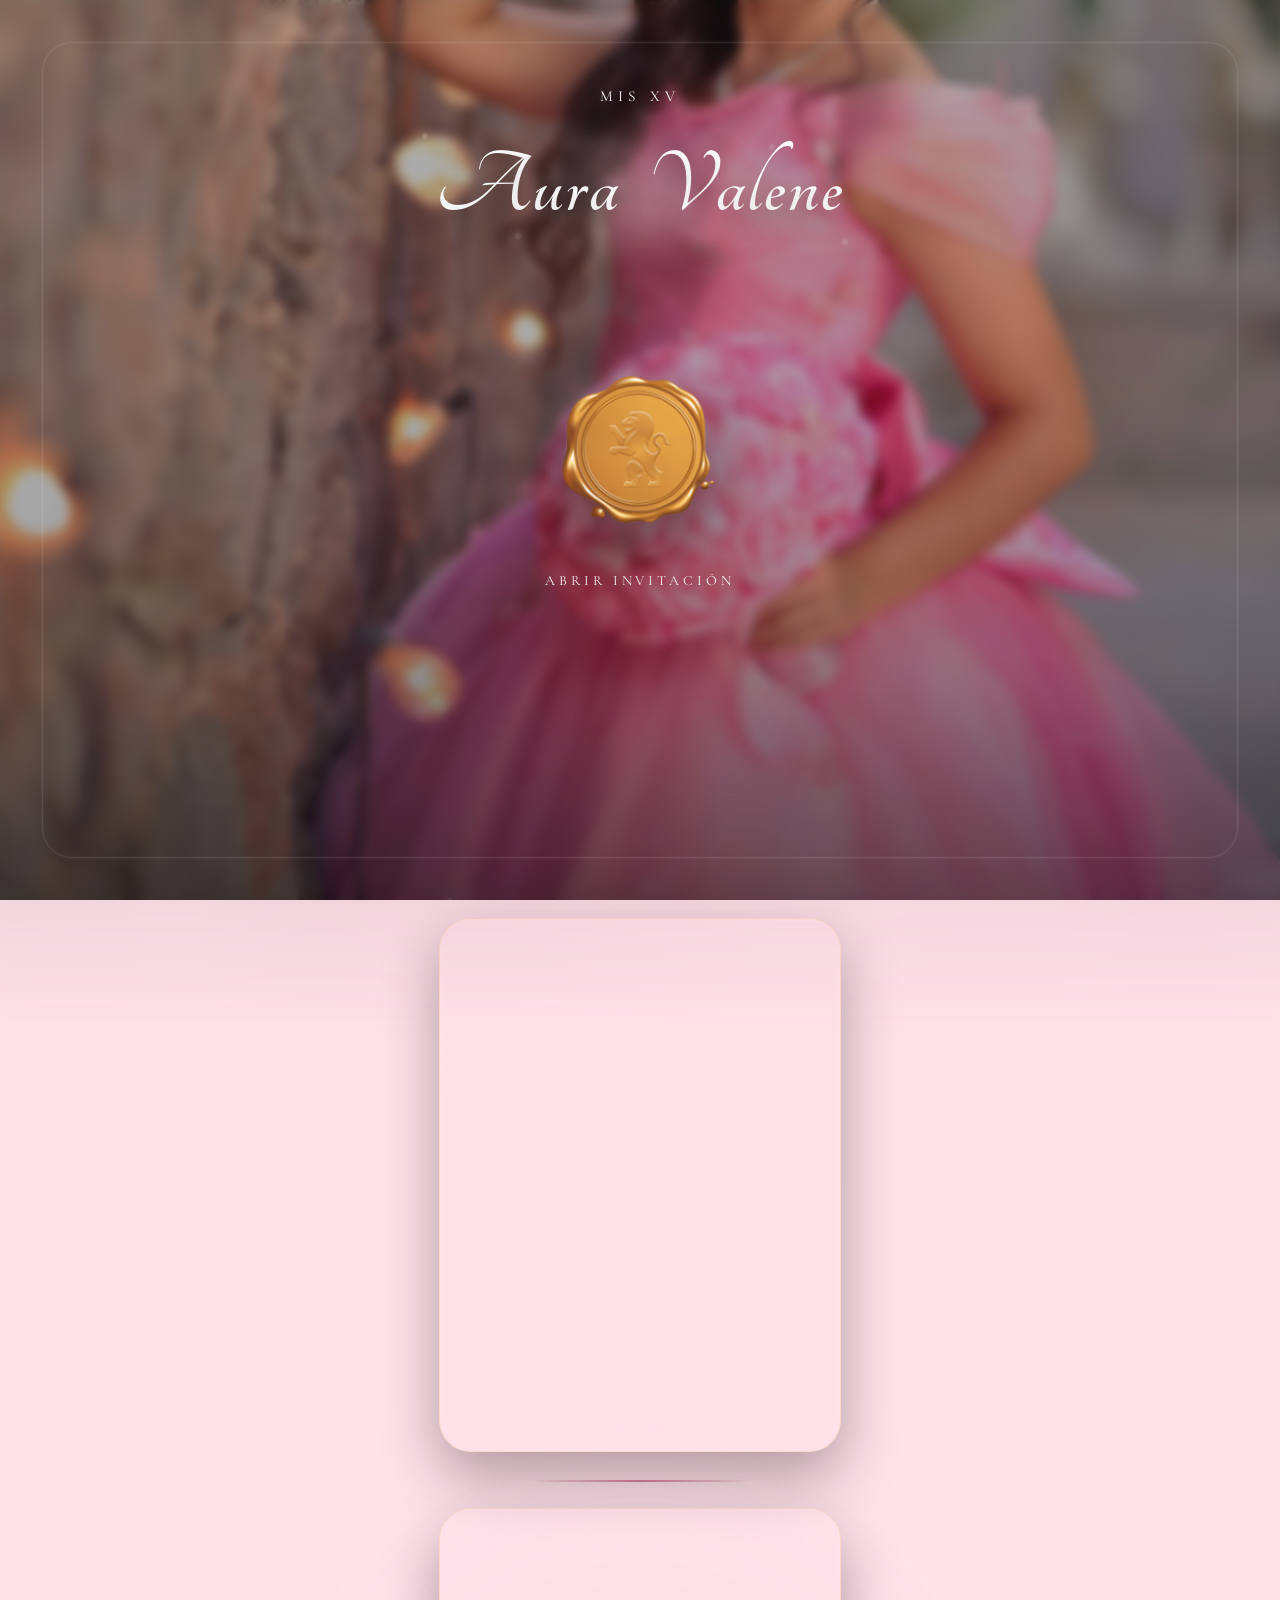
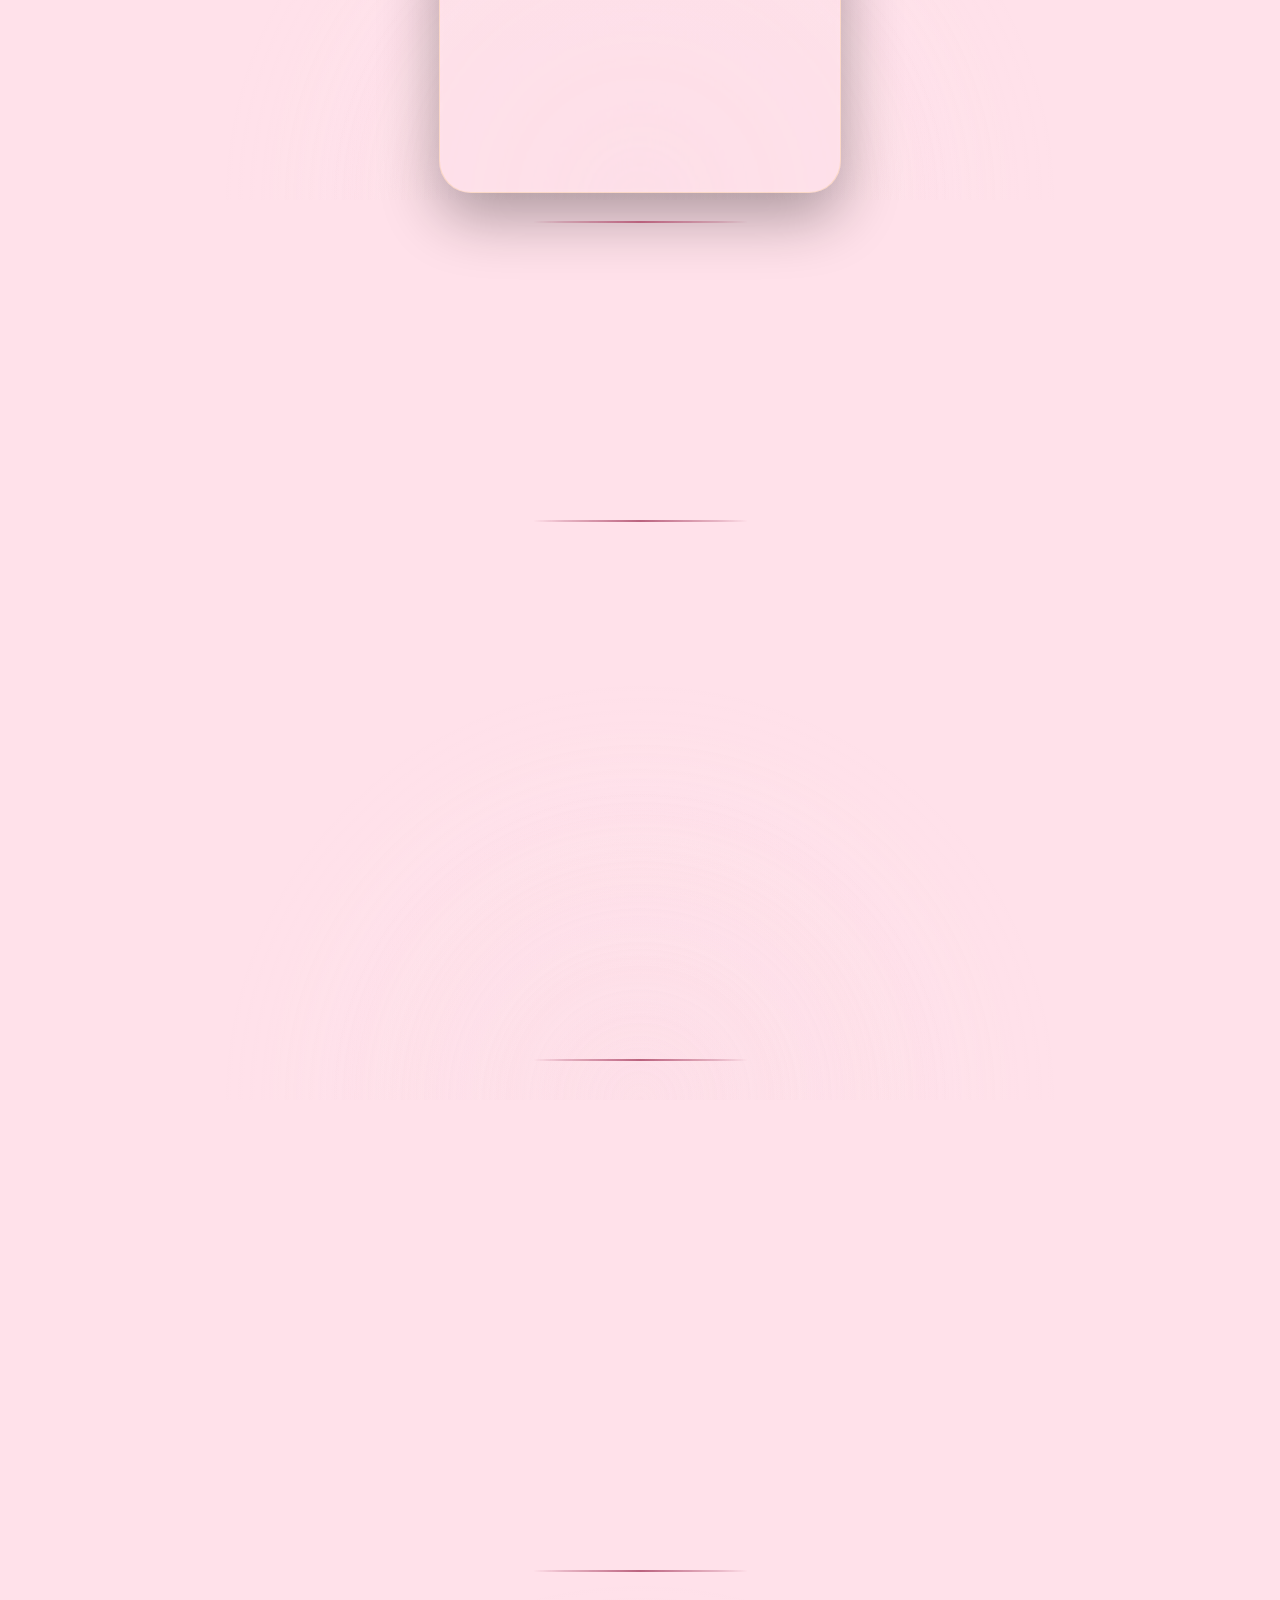
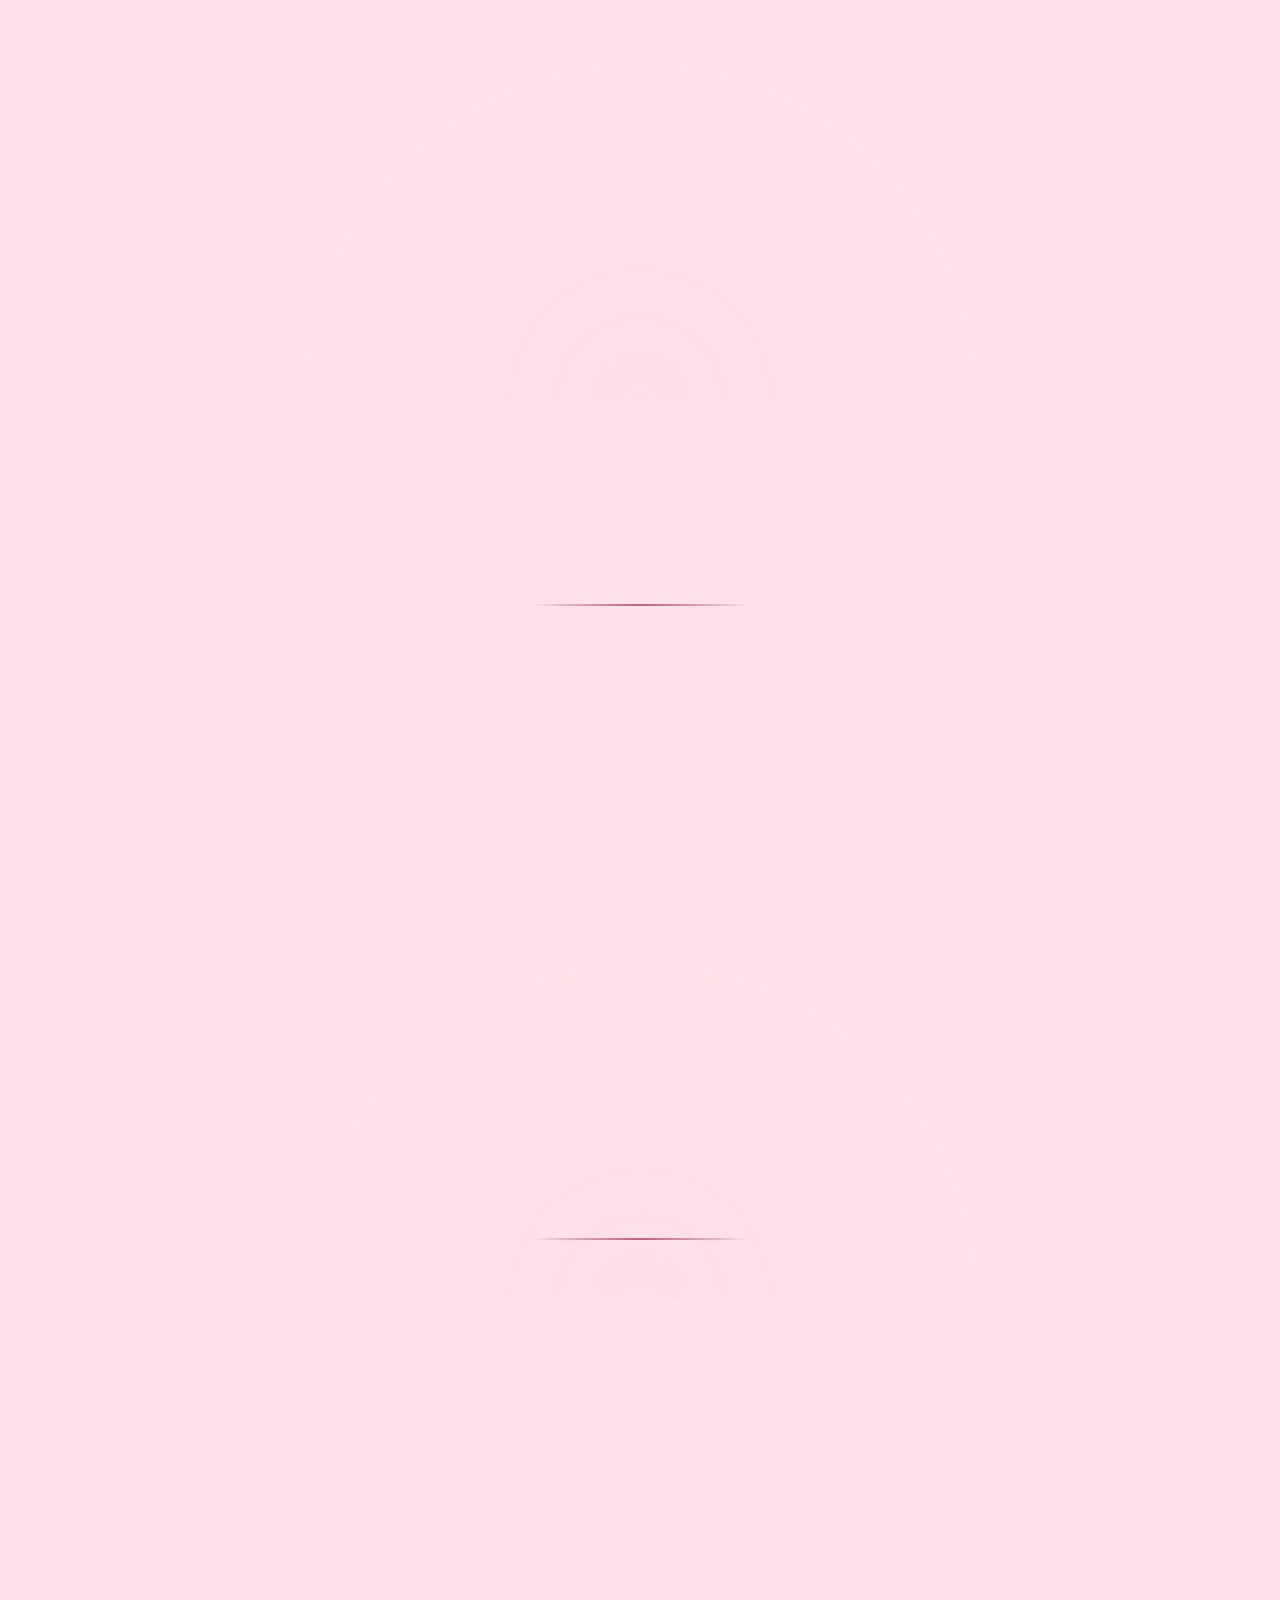
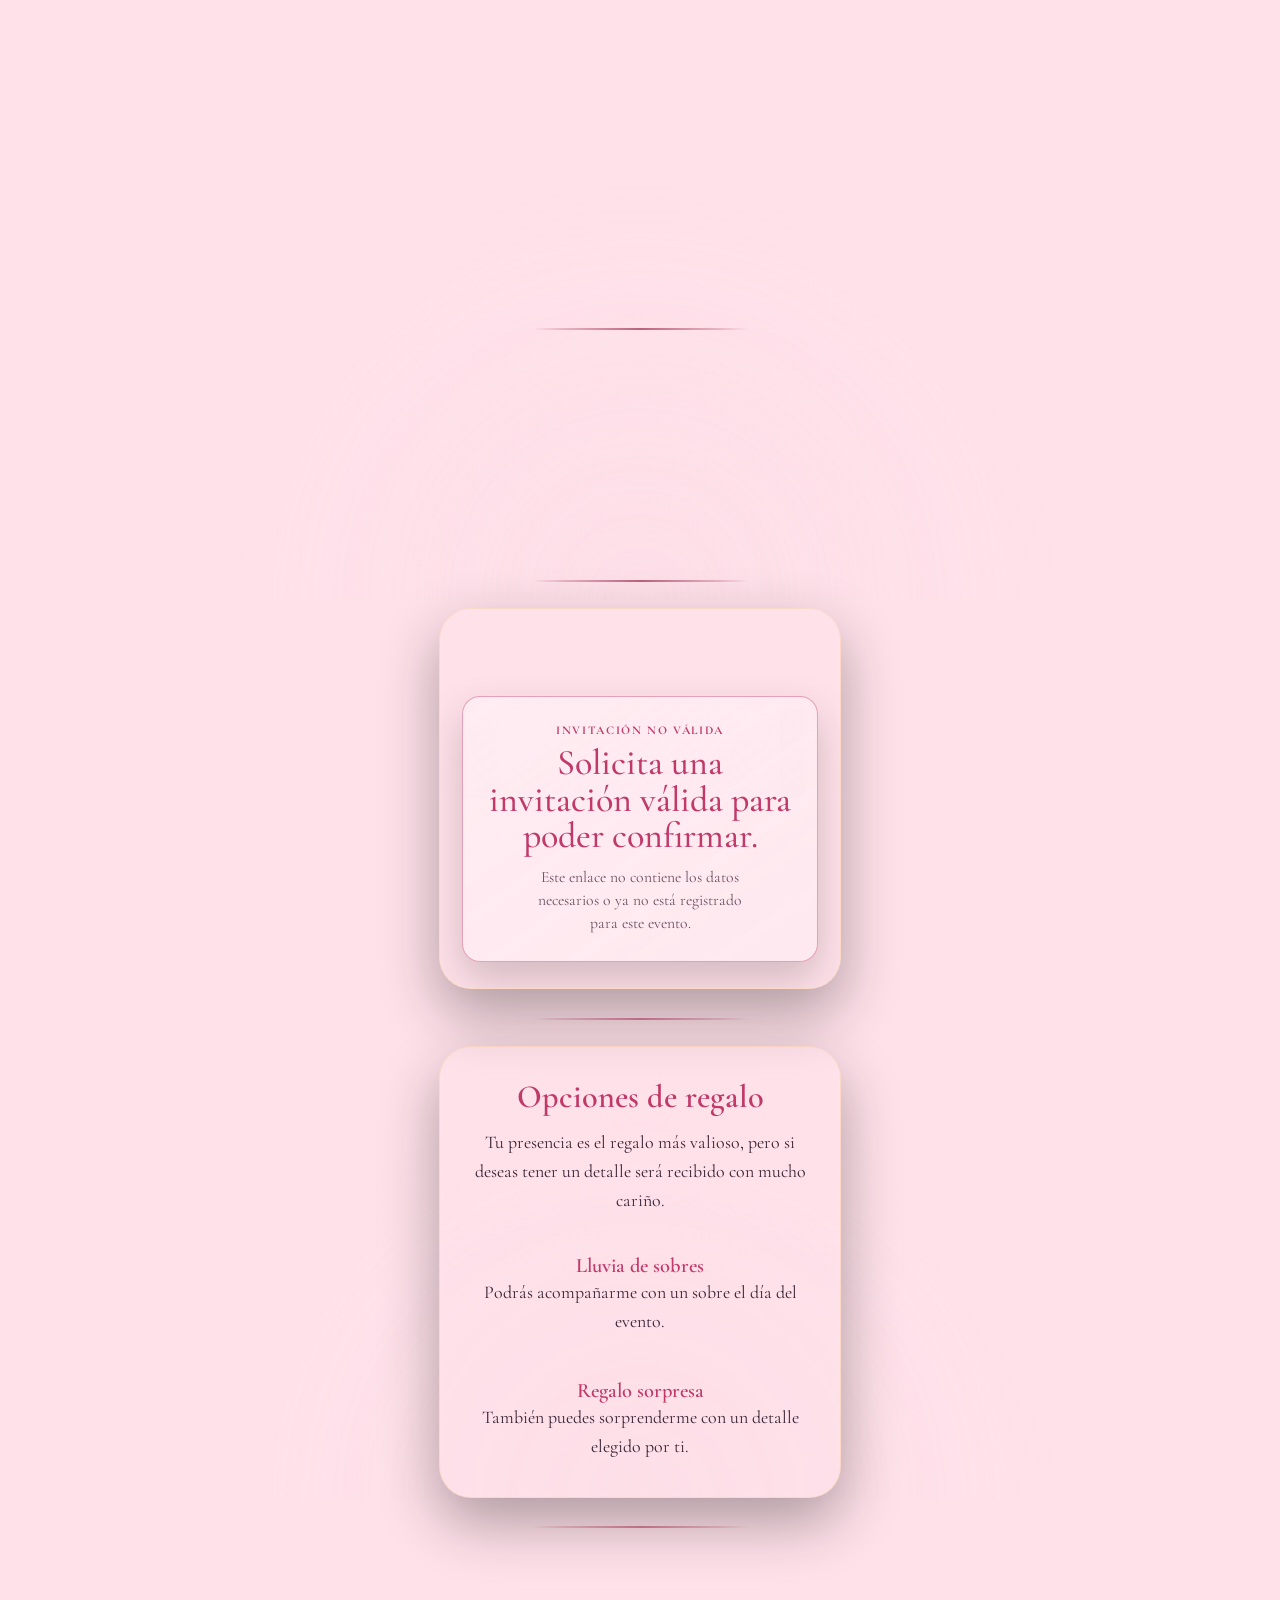
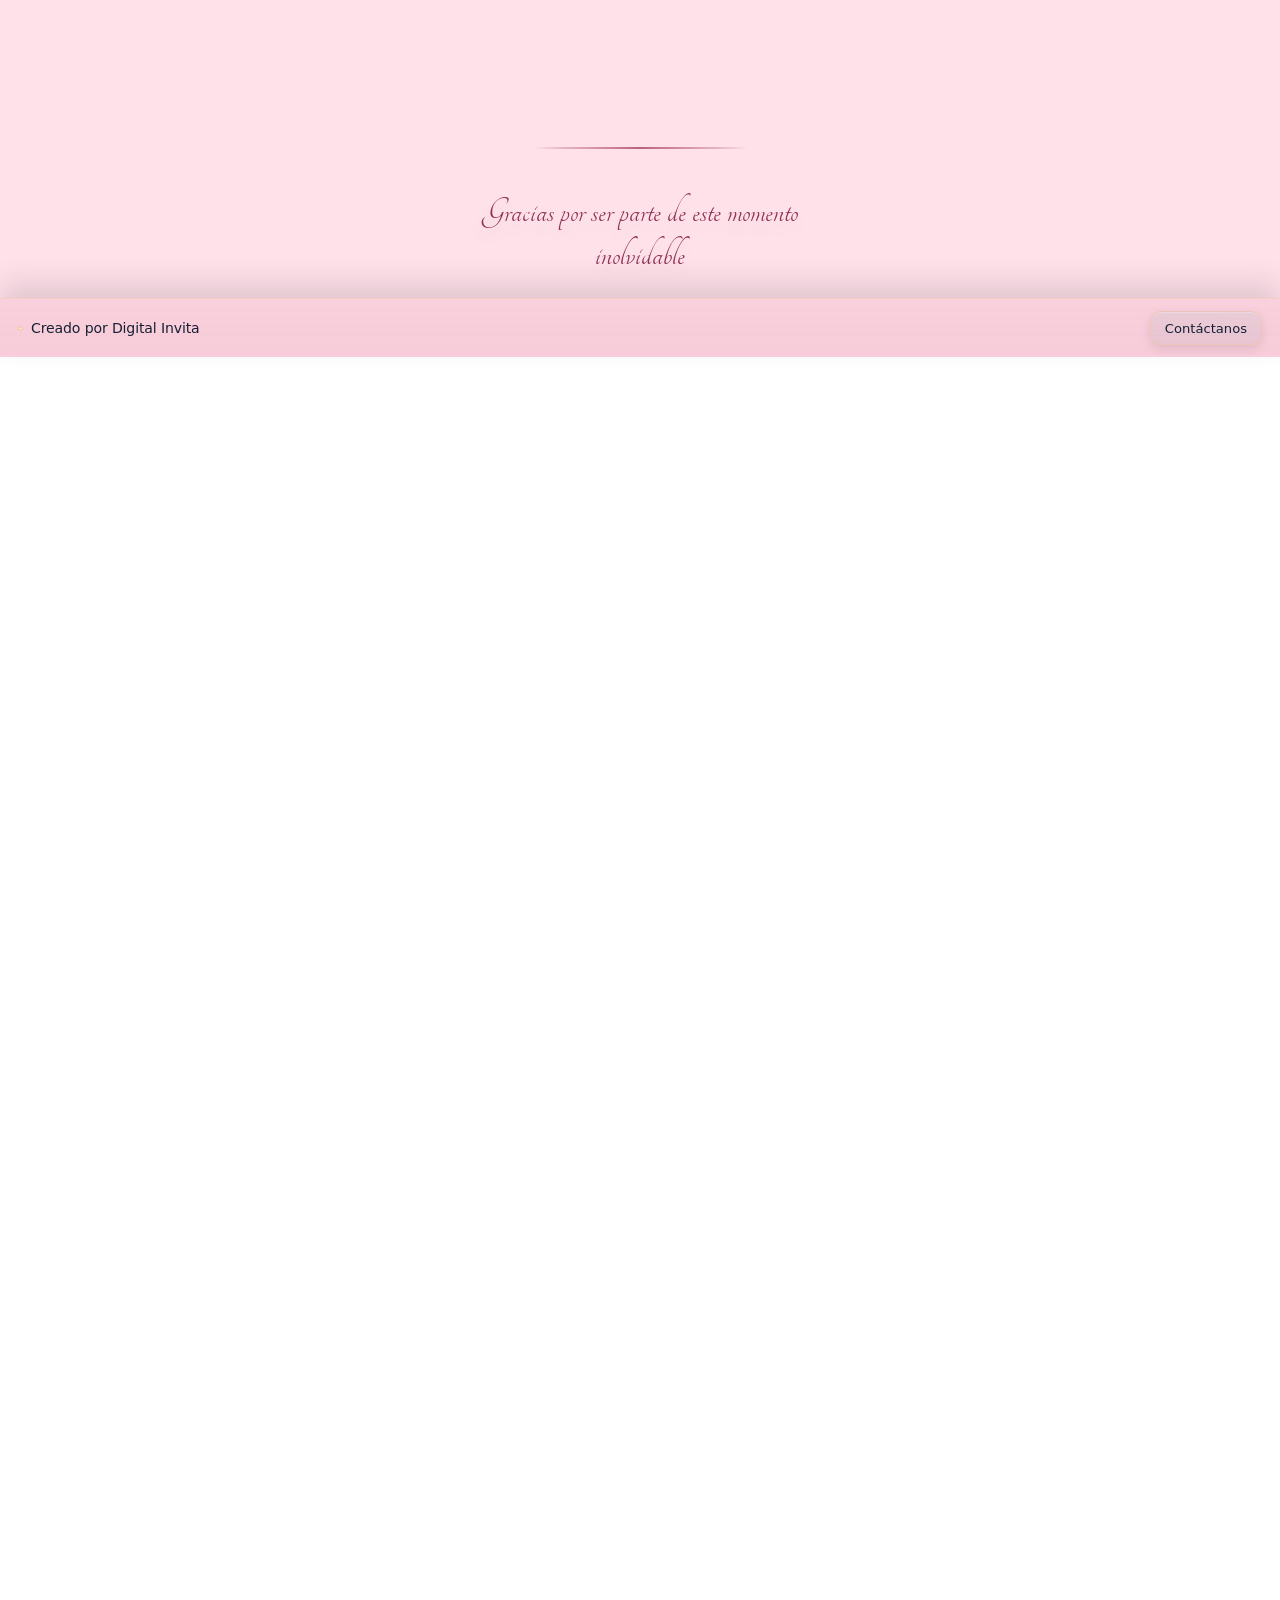
==== commit f1a7a57f: "Add files via upload" ====
--- a/index.html
+++ b/index.html
@@ -1 +1 @@
-<!DOCTYPE html><html lang="es" class="opening-mode-pending"><head><meta charset="UTF-8"><meta name="viewport" content="width=device-width, initial-scale=1.0"><title>Mis XV | Aura Valene</title><meta name="description" content="Acompáñanos a celebrar este día tan especial."><meta property="og:title" content="Mis XV | Aura Valene"><meta property="og:description" content="Acompáñanos a celebrar este día tan especial."><meta property="og:image" content="media/000000.jpg"><meta property="og:image:url" content="media/000000.jpg"><meta property="og:image:secure_url" content="media/000000.jpg"><meta property="og:image:type" content="image/jpeg"><meta property="og:image:width" content="1200"><meta property="og:image:height" content="630"><meta property="og:image:alt" content="Mis XV | Aura Valene"><meta property="og:url" content=""><meta property="og:type" content="website"><meta property="og:site_name" content="Digital Invita"><meta name="twitter:card" content="summary_large_image"><meta name="twitter:title" content="Mis XV | Aura Valene"><meta name="twitter:description" content="Acompáñanos a celebrar este día tan especial."><meta name="twitter:image" content="media/000000.jpg"><link rel="icon" type="image/png" sizes="32x32" href="favicon.png"><link rel="icon" type="image/png" sizes="16x16" href="favicon.png"><link rel="shortcut icon" href="favicon.png"><style id="critical-startup-style"> /* Keep first paint neutral while the saved config hydrates. */ html.opening-mode-pending, html.opening-mode-pending body { background: #f4f1ec !important; } html.opening-mode-pending .page, html.opening-mode-pending .smart-background, html.opening-mode-pending canvas, html.opening-mode-pending .floating-btn, html.opening-mode-pending .toast { visibility: hidden !important; } html.opening-mode-pending .overlay { background: #f4f1ec !important; } html.opening-mode-pending .overlay-card { opacity: 0 !important; } </style><link rel="preconnect" href="https://fonts.googleapis.com"><link rel="preconnect" href="https://fonts.gstatic.com" crossorigin><script> (() => { try { const rawConfig = localStorage.getItem("digital_invita_public_config_v1"); const config = rawConfig ? JSON.parse(rawConfig) : null; if (config?.theme?.openingMode === "envelope") { document.documentElement.classList.add("opening-mode-envelope"); } } catch (error) {} })(); </script><script> (() => { const releaseStartup = () => document.documentElement.classList.remove("opening-mode-pending"); window.addEventListener("error", releaseStartup, { once: true }); window.addEventListener("DOMContentLoaded", () => window.setTimeout(releaseStartup, 1200), { once: true }); window.setTimeout(() => { if (document.documentElement.classList.contains("opening-mode-pending")) releaseStartup(); }, 4000); })(); </script><link rel="preload" as="image" href="media/0fp.jpg" fetchpriority="high"><link href="https://fonts.googleapis.com/css2?family=Alex+Brush&family=Allura&family=Bodoni+Moda:ital,wght@0,400;0,500;0,600;0,700;1,400;1,500&family=Cinzel:wght@400;500;600;700&family=Cormorant+Garamond:wght@400;500;600;700&family=Cormorant+Infant:wght@400;500;600;700&family=Dancing+Script:wght@500;600;700&family=EB+Garamond:wght@400;500;600;700&family=Forum&family=Fredoka:wght@500;600;700&family=GFS+Didot&family=Great+Vibes&family=Imperial+Script&family=Italianno&family=Libre+Baskerville:wght@400;700&family=Lora:wght@400;500;600;700&family=Marcellus&family=Montserrat:wght@400;500;600;700&family=Mrs+Saint+Delafield&family=Nanum+Myeongjo:wght@400;700;800&family=Orbitron:wght@500;600;700;800&family=Parisienne&family=Petit+Formal+Script&family=Pinyon+Script&family=Playfair+Display:wght@400;500;600;700&family=Poppins:wght@400;500;600;700&family=Prata&family=Sacramento&family=Tangerine:wght@400;700&display=swap" rel="stylesheet"><link rel="preload" href="assets/styles.css" as="style"><link rel="stylesheet" href="assets/styles.css"></head><body class="locked"><div class="smart-background" id="smartBackground" aria-hidden="true"><img id="smartBackgroundImage" alt=""></div><div class="overlay" id="overlay" role="dialog" aria-modal="true" aria-labelledby="overlayTitle"><div class="overlay-card"><div class="overlay-scene" id="overlayScene"><p class="overlay-kicker" id="overlayKicker">Mis XV</p><div class="overlay-title-wrap"><span class="title-glow" aria-hidden="true"></span><h1 class="overlay-title" id="overlayTitle">Nombre de la festejada</h1></div><div class="envelope-opening-scene" aria-hidden="true"><div class="envelope-card"><div class="envelope-paper"><img id="envelopePaperImage" alt="Portada de la invitación" decoding="async"><span></span><strong>Estás invitado</strong><small>Abre este momento especial</small></div><div class="envelope-details" aria-hidden="true"><span id="envelopeEventLabel">Invitación</span><strong id="envelopeNames">Nombre de la festejada</strong><small id="envelopeDate">Fecha del evento</small></div><div class="envelope-back"></div><div class="envelope-side envelope-side--left"></div><div class="envelope-side envelope-side--right"></div><div class="envelope-pocket"></div><div class="envelope-flap"></div></div></div><button class="wax-btn" id="openBtn" type="button" aria-label="Abrir invitación"><img id="sealImage" src="sello_cera.png" alt="Sello para abrir invitación" decoding="async"></button><div class="launch-status" aria-hidden="true"><span></span><strong>Sistemas listos</strong><span></span></div><div class="wax-caption">Abrir invitación</div></div></div></div><canvas id="particles" aria-hidden="true"></canvas><canvas id="particlesFront" aria-hidden="true"></canvas><div class="warp-flash" id="warpFlash" aria-hidden="true"><span class="elegant-spark" style="--spark-angle:-158deg;--spark-distance:112px;--spark-delay:.02s;--spark-trail:24px"></span><span class="elegant-spark" style="--spark-angle:-118deg;--spark-distance:86px;--spark-delay:.11s;--spark-trail:18px"></span><span class="elegant-spark" style="--spark-angle:-42deg;--spark-distance:104px;--spark-delay:.06s;--spark-trail:26px"></span><span class="elegant-spark" style="--spark-angle:18deg;--spark-distance:122px;--spark-delay:.14s;--spark-trail:21px"></span><span class="elegant-spark" style="--spark-angle:66deg;--spark-distance:92px;--spark-delay:.08s;--spark-trail:17px"></span><span class="elegant-spark" style="--spark-angle:142deg;--spark-distance:108px;--spark-delay:.16s;--spark-trail:23px"></span></div><div class="mission-accepted" id="missionAccepted" aria-hidden="true">Misión aceptada</div><audio id="audio" loop preload="none"><source type="audio/mpeg"></audio><main class="page"><section class="hero"><img id="heroImage" src="media/0fp.jpg" alt="Portada de Aura Valene" loading="eager" decoding="async" fetchpriority="high"><video id="heroVideo" class="hero-video" muted loop playsinline preload="none" hidden></video><canvas id="heroParticles" aria-hidden="true"></canvas><div class="hero-hud" aria-hidden="true"><span></span><span></span><span></span><span></span></div><div class="hero-content"><div class="hero-label" id="heroLabel">Mis XV</div><h1 class="hero-name" id="nombre">Nombre de la festejada</h1><div class="hero-date" id="fechaEvento"></div></div></section><div class="separator"></div><section class="section story-section" id="storySection"><h2 id="storyTitle">Mi historia</h2><p class="story-text" id="storyText1" data-fulltext=""></p><div class="featured-photo"><img id="storyImage" src="media/fhistoria.jpg" alt="Fotografía de Aura Valene" loading="lazy" decoding="async"></div><p class="story-text" id="storyText2" data-fulltext=""></p></section><div class="separator"></div><section class="section" id="parentsSection"><span class="eyebrow" id="parentsEyebrow">En compañía de mis padres</span><div class="script-block" id="parentsNames"></div><div class="parents-grid" id="parentsGroups" hidden></div><div class="grandparents-block" id="grandparentsBlock" hidden><span class="grandparents-eyebrow" id="grandparentsEyebrow">Y con la bendición de mis abuelos</span><div class="family-names" id="grandparentsNames"></div></div><p id="parentsInviteText" style="margin-top:16px;"></p></section><div class="separator"></div><section class="section" id="godparentsSection"><span class="eyebrow" id="godparentsEyebrow">Mis padrinos</span><div class="script-block" id="godparentsNames"></div><div class="godparents-list" id="godparentsItems" hidden></div></section><div class="separator"></div><section class="section" id="ceremonySection"><h2 id="ceremonyTitle">Ceremonia</h2><div class="event-card"><div class="event-time" id="ceremonyTime"></div><div class="event-place-group"><div class="event-place" id="ceremonyPlace"></div><div class="event-place-detail" id="ceremonyPlaceDetail" hidden></div></div><div class="event-media-stack" id="ceremonyIconWrap"><div class="dresscode-figure"><img id="ceremonyImage" src="media/cereminia.png" alt="Ceremonia" loading="lazy" decoding="async"></div></div><div class="event-media-stack" id="ceremonyMapWrap" hidden><div class="map"><iframe id="ceremonyMapEmbed" src="" loading="lazy" referrerpolicy="no-referrer-when-downgrade" title="Mapa de la ceremonia"></iframe></div></div><div class="event-media-stack" id="ceremonyPhotoWrap" hidden><div class="event-place-photo"><img id="ceremonyPhoto" src="" alt="Lugar de la ceremonia" loading="lazy" decoding="async"></div></div><div class="event-media-stack" id="ceremonyVideoWrap" hidden><div class="event-place-video"><video id="ceremonyVideo" autoplay muted playsinline loop preload="none"></video></div></div><div><a class="btn" id="ceremonyMapLink" href="#" target="_blank" rel="noopener noreferrer" hidden>Cómo llegar</a></div></div></section><div class="separator"></div><section class="section" id="receptionSection"><h2 id="receptionTitle">Recepción</h2><div class="event-card"><div class="event-time" id="receptionTime"></div><div class="event-place-group"><div class="event-place" id="receptionPlace"></div><div class="event-place-detail" id="receptionPlaceDetail" hidden></div></div><div class="event-media-stack" id="receptionIconWrap" hidden><div class="dresscode-figure"><img id="receptionImage" src="" alt="Recepción" loading="lazy" decoding="async"></div></div><div class="event-media-stack" id="receptionMapWrap" hidden><div class="map"><iframe id="receptionMapEmbed" src="" loading="lazy" referrerpolicy="no-referrer-when-downgrade" title="Mapa del salón"></iframe></div></div><div class="event-media-stack" id="receptionPhotoWrap" hidden><div class="event-place-photo"><img id="receptionPhoto" src="" alt="Lugar de la recepción" loading="lazy" decoding="async"></div></div><div class="event-media-stack" id="receptionVideoWrap" hidden><div class="event-place-video"><video id="receptionVideo" autoplay muted playsinline loop preload="none"></video></div></div><div><a class="btn" id="receptionMapLink" href="#" target="_blank" rel="noopener noreferrer" hidden>Cómo llegar</a></div></div></section><div class="separator"></div><section class="section" id="timelineSection"><h2>Itinerario</h2><div class="timeline" id="timelineList"></div></section><div class="separator"></div><section class="section" id="countdown-section"><h2 id="countdownTitle">Faltan pocos días</h2><p id="countdownIntro">La cuenta regresiva ha comenzado para vivir un momento inolvidable.</p><div class="countdown-shell"><div class="countdown-date-card" id="countdownDateCard" hidden><div class="countdown-date-card__month" id="countdownDateMonth"></div><div class="countdown-date-card__main"><span id="countdownDateWeekday"></span><strong id="countdownDateDay"></strong><span id="countdownDateYear"></span></div></div><div id="countdown" aria-live="polite"></div><div class="countdown-caption" id="countdownCaption">Preparando una noche inolvidable.</div><div class="countdown-calendar-action" id="countdownCalendarAction" hidden><a class="btn" href="#" id="countdownCalendarBtn">Agendar momento</a></div></div></section><div class="separator"></div><section class="section" id="gallerySection"><h2>Galería</h2><div class="gallery-showcase"><div class="gallery-stage" id="galleryStage"><img src="media/g1.jpg" alt="Galería destacada" id="galleryPreviewImg" loading="lazy" decoding="async"><video id="galleryPreviewVideo" class="gallery-preview-video" controls playsinline preload="none" hidden></video></div><div class="gallery-controls"><div class="gallery-meta"><strong id="galleryMetaIndex">Foto 1 de 6</strong><span id="galleryMetaHint">Toca una imagen para destacar o abrir.</span></div><div class="gallery-nav"><button type="button" id="galleryPrev" aria-label="Foto anterior">‹</button><button type="button" id="galleryNext" aria-label="Foto siguiente">›</button></div></div></div><div class="gallery" id="galleryGrid"></div></section><div class="separator"></div><section class="section" id="dressSection"><h2 id="dressTitle">Dress Code</h2><ul class="dress-code-list" id="dressValue"><li>Formal</li></ul><div class="dress-color-palette" id="dressColorPalette" hidden></div><div class="dresscode-figure"><img id="dressImage" src="media/vestimenta.png" alt="Código de vestimenta" loading="lazy" decoding="async"></div><p class="mini-note" id="dressNote"></p></section><div class="separator"></div><section class="section adult-notice-section" id="adultNoticeSection" role="note"><h2 id="adultNoticeTitle">Una celebración para adultos</h2><p id="adultNoticeText">Con mucho cariño, hemos preparado esta celebración exclusivamente para adultos.<br>Agradecemos mucho su comprensión.</p></section><div class="separator"></div><section class="section" id="rsvpSection"><h2>Confirma tu presencia</h2><div class="rsvp-personalization" id="rsvpPersonalization" hidden><span class="rsvp-personalization__eyebrow" id="rsvpPersonalizationEyebrow">Invitación preparada especialmente para</span><strong class="rsvp-personalization__recipient" id="rsvpPersonalizationRecipient"></strong><span class="rsvp-personalization__divider" aria-hidden="true"></span><p class="rsvp-personalization__message" id="rsvpPersonalizationText"></p><div class="rsvp-personalization__passes"><span>Cupo reservado</span><strong id="rsvpPersonalizationPasses"></strong></div></div><div class="rsvp-invalid" id="rsvpInvalidNotice" hidden><span>Invitación no válida</span><strong>Solicita una invitación válida para poder confirmar.</strong><p>Este enlace no contiene los datos necesarios o ya no está registrado para este evento.</p></div><div class="rsvp-card"><div class="field" id="guestNameField"><label for="guestName" id="guestNameLabel">Tu nombre</label><input type="text" id="guestName" placeholder="Escríbelo aquí"></div><div class="field" id="guestCountField"><label for="guestCount">¿Cuántas personas asistirán?</label><select id="guestCount" data-pases="6"><option value="">Selecciona una opción</option></select></div><div class="family-members" id="familyMembersField" hidden><div class="family-members__head"><strong>Nombres de quienes asistirán</strong><span>Escribe el nombre de cada persona que asistirá.</span></div><div class="family-members__list" id="familyMembersList"></div></div><div class="rsvp-buttons"><button type="button" id="confirmYes">Confirmar asistencia</button><button type="button" id="confirmNo" class="btn-secondary">No podré asistir</button></div><p class="rsvp-deadline-note" id="rsvpDeadlineNote" hidden></p></div><div class="rsvp-receipt" id="rsvpReceipt" hidden><span class="rsvp-receipt__eyebrow">Confirmación registrada</span><h3 id="rsvpReceiptTitle">¡Gracias por confirmar!</h3><p id="rsvpReceiptText">Nos dará mucho gusto compartir este momento con ustedes. Nos vemos pronto.</p><div class="rsvp-receipt__identity"><strong id="rsvpReceiptName"></strong><span id="rsvpReceiptCount"></span></div><div class="rsvp-receipt__attendees" id="rsvpReceiptAttendees" hidden></div><div class="rsvp-receipt__qr" id="rsvpReceiptQr" aria-label="Código QR de confirmación"></div><span class="rsvp-receipt__qr-label">Pase digital de acceso</span><span class="rsvp-receipt__folio" id="rsvpReceiptFolio"></span></div></section><div class="separator"></div><section class="section" id="giftSection"><h2 id="giftTitle">Opciones de regalo</h2><p id="giftIntro">Tu presencia es el regalo más valioso para mí, pero si deseas tener un detalle, aquí encontrarás algunas opciones pensadas con mucho cariño.</p><div class="gift-options"><div class="gift-option-card" id="giftOption1Card"><div class="gift-option-media"><img class="envelope" id="envelopeImage" src="sobre.png" alt="Lluvia de sobres" loading="lazy" decoding="async"></div><h3 class="gift-option-title" id="giftOption1Title">Lluvia de sobres</h3><p class="gift-option-copy" id="giftOption1Copy">Si lo prefieres, podrás acompañarme con un sobre el día del evento. Será un detalle recibido con muchísimo cariño y gratitud.</p></div><div class="gift-option-card" id="giftOption2Card"><div class="gift-option-media"><img class="surprise" id="surpriseImage" src="regalo.png" alt="Regalo sorpresa" loading="lazy" decoding="async"></div><h3 class="gift-option-title" id="giftOption2Title">Regalo sorpresa</h3><p class="gift-option-copy" id="giftOption2Copy">También puedes sorprenderme con un detalle especial elegido por ti. Lo importante será el cariño con el que venga.</p></div></div><div class="gift-links-panel" id="giftLinksPanel"><h3 class="gift-option-title" id="giftLinksTitle">Mesa de regalos</h3><p class="mini-note" id="giftLinksIntro">Si prefieres elegir un detalle en línea, también puedes apoyarte en estas opciones de mesa de regalos:</p><div class="gift-links" id="giftLinks"></div></div><div class="bank-transfer-card" id="bankTransferCard" hidden><h3 class="gift-option-title" id="bankTransferTitle"></h3><span class="bank-transfer-card__eyebrow" id="bankTransferEyebrow"></span><p id="bankTransferIntro"></p><div class="bank-transfer-card__visual" id="bankTransferVisual" hidden><img id="bankTransferImage" alt="Tarjeta para transferencia" loading="lazy" decoding="async"><div class="bank-transfer-card__overlay" id="bankTransferOverlay"></div></div><dl class="bank-transfer-details" id="bankTransferDetails"></dl><p class="bank-transfer-note" id="bankTransferNote"></p></div></section><div class="separator"></div><section class="section" id="agendaSectionUi"><h2>Accesos rápidos</h2><div class="utilities"><a class="btn" href="#gallerySection" id="agendaGalleryBtn">Ver galería</a><a class="btn" href="#countdown-section" id="verCuenta">Ver cuenta regresiva</a></div></section><div class="separator"></div><section class="section" id="albumSection"><h2 id="albumTitle">Álbum digital</h2><div class="album-card"><p id="albumCopy">Comparte las mejores fotos de este gran día y conserva en un solo lugar los recuerdos más especiales.</p><div class="album-qr" id="albumQrLink" hidden aria-label="Código QR del álbum digital"><span class="album-qr-shell"><span id="albumQrCanvas" aria-hidden="true"></span></span><span class="album-qr-caption">Escanea para abrir el álbum</span></div><div class="utilities"><a class="btn" href="#" id="albumBtn" target="_blank" rel="noopener noreferrer">Ver álbum digital</a></div></div></section><div class="separator"></div><div class="closing-note" id="closingNote">Gracias por ser parte de este momento inolvidable</div><footer class="brand-footer"><div class="brand-copy"><p class="brand-caption">Invitación creada con amor digital</p><a class="brand-link" id="brandLink" href="https://www.facebook.com/profile.php?id=61587804296779&locale=es_LA" target="_blank" rel="noopener noreferrer">Creado por Digital Invita</a><p class="brand-question">Invitaciones digitales para eventos</p></div><div class="brand-cta"><a id="brandCtaLink" href="https://wa.me/525550591264?text=Hola%2C%20estoy%20interesado%28a%29%20en%20una%20invitaci%C3%B3n%20digital%20para%20mi%20evento.%20Me%20gustar%C3%ADa%20recibir%20m%C3%A1s%20informaci%C3%B3n%20sobre%20los%20dise%C3%B1os%2C%20precios%20y%20lo%20que%20incluye." target="_blank" rel="noopener noreferrer">Contáctanos</a></div></footer></main><div class="lightbox" id="lightbox" role="dialog" aria-modal="true" aria-hidden="true" aria-label="Galería ampliada"><div class="lightbox-content"><button class="lightbox-close" id="closeLightbox" type="button" aria-label="Cerrar galería">×</button><div class="lightbox-main"><div class="viewer-counter" id="viewerCounter">1 / 6</div><button class="lightbox-nav lightbox-nav--prev" id="lightboxPrev" type="button" aria-label="Multimedia anterior">‹</button><button class="lightbox-nav lightbox-nav--next" id="lightboxNext" type="button" aria-label="Multimedia siguiente">›</button><img class="lightbox-img" id="lightboxImg" alt="Imagen ampliada"><video class="lightbox-video" id="lightboxVideo" controls playsinline preload="metadata" hidden></video></div><div class="thumbs" id="thumbs"></div></div></div><button class="floating-btn" id="musicBtn" type="button" aria-label="Pausar música"></button><button class="floating-btn" id="toTopBtn" type="button" aria-label="Volver arriba">↑</button><div class="toast" id="toast" role="status" aria-live="polite"></div><script src="assets/app.js" defer></script></body></html>+<!DOCTYPE html><html lang="es" class="opening-mode-pending"><head><meta charset="UTF-8"><meta name="viewport" content="width=device-width, initial-scale=1.0"><title>Mis XV | Aura Valene</title><meta name="description" content="Acompáñanos a celebrar este día tan especial."><meta property="og:title" content="Mis XV | Aura Valene"><meta property="og:description" content="Acompáñanos a celebrar este día tan especial."><meta property="og:image" content="media/000000.jpg"><meta property="og:image:url" content="media/000000.jpg"><meta property="og:image:secure_url" content="media/000000.jpg"><meta property="og:image:type" content="image/jpeg"><meta property="og:image:width" content="1200"><meta property="og:image:height" content="630"><meta property="og:image:alt" content="Mis XV | Aura Valene"><meta property="og:url" content=""><meta property="og:type" content="website"><meta property="og:site_name" content="Digital Invita"><meta itemprop="image" content="media/000000.jpg"><meta name="thumbnail" content="media/000000.jpg"><meta name="twitter:card" content="summary_large_image"><meta name="twitter:title" content="Mis XV | Aura Valene"><meta name="twitter:description" content="Acompáñanos a celebrar este día tan especial."><meta name="twitter:image" content="media/000000.jpg"><link rel="image_src" href="media/000000.jpg"><link rel="icon" type="image/png" sizes="32x32" href="favicon.png"><link rel="icon" type="image/png" sizes="16x16" href="favicon.png"><link rel="shortcut icon" href="favicon.png"><style id="critical-startup-style"> /* Keep first paint neutral while the saved config hydrates. */ html.opening-mode-pending, html.opening-mode-pending body { background: #f4f1ec !important; } html.opening-mode-pending .page, html.opening-mode-pending .smart-background, html.opening-mode-pending canvas, html.opening-mode-pending .floating-btn, html.opening-mode-pending .toast { visibility: hidden !important; } html.opening-mode-pending .overlay { background: #f4f1ec !important; } html.opening-mode-pending .overlay-card { opacity: 0 !important; } </style><link rel="preconnect" href="https://fonts.googleapis.com"><link rel="preconnect" href="https://fonts.gstatic.com" crossorigin><script> (() => { try { const rawConfig = localStorage.getItem("digital_invita_public_config_v1"); const config = rawConfig ? JSON.parse(rawConfig) : null; if (config?.theme?.openingMode === "envelope") { document.documentElement.classList.add("opening-mode-envelope"); } } catch (error) {} })(); </script><script> (() => { const releaseStartup = () => document.documentElement.classList.remove("opening-mode-pending"); window.addEventListener("error", releaseStartup, { once: true }); window.addEventListener("DOMContentLoaded", () => window.setTimeout(releaseStartup, 1200), { once: true }); window.setTimeout(() => { if (document.documentElement.classList.contains("opening-mode-pending")) releaseStartup(); }, 4000); })(); </script><link rel="preload" as="image" href="media/0fp.jpg" fetchpriority="high"><link href="https://fonts.googleapis.com/css2?family=Alex+Brush&family=Allura&family=Bodoni+Moda:ital,wght@0,400;0,500;0,600;0,700;1,400;1,500&family=Cinzel:wght@400;500;600;700&family=Cormorant+Garamond:wght@400;500;600;700&family=Cormorant+Infant:wght@400;500;600;700&family=Dancing+Script:wght@500;600;700&family=EB+Garamond:wght@400;500;600;700&family=Forum&family=Fredoka:wght@500;600;700&family=GFS+Didot&family=Great+Vibes&family=Imperial+Script&family=Italianno&family=Libre+Baskerville:wght@400;700&family=Lora:wght@400;500;600;700&family=Marcellus&family=Montserrat:wght@400;500;600;700&family=Mrs+Saint+Delafield&family=Nanum+Myeongjo:wght@400;700;800&family=Orbitron:wght@500;600;700;800&family=Parisienne&family=Petit+Formal+Script&family=Pinyon+Script&family=Playfair+Display:wght@400;500;600;700&family=Poppins:wght@400;500;600;700&family=Prata&family=Sacramento&family=Tangerine:wght@400;700&display=swap" rel="stylesheet"><link rel="preload" href="assets/styles.css" as="style"><link rel="stylesheet" href="assets/styles.css"></head><body class="locked"><div class="smart-background" id="smartBackground" aria-hidden="true"><img id="smartBackgroundImage" alt=""></div><div class="overlay" id="overlay" role="dialog" aria-modal="true" aria-labelledby="overlayTitle"><div class="overlay-card"><div class="overlay-scene" id="overlayScene"><p class="overlay-kicker" id="overlayKicker">Mis XV</p><div class="overlay-title-wrap"><span class="title-glow" aria-hidden="true"></span><h1 class="overlay-title" id="overlayTitle">Nombre de la festejada</h1></div><div class="envelope-opening-scene" aria-hidden="true"><div class="envelope-card"><div class="envelope-paper"><img id="envelopePaperImage" alt="Portada de la invitación" decoding="async"><span></span><strong>Estás invitado</strong><small>Abre este momento especial</small></div><div class="envelope-details" aria-hidden="true"><span id="envelopeEventLabel">Invitación</span><strong id="envelopeNames">Nombre de la festejada</strong><small id="envelopeDate">Fecha del evento</small></div><div class="envelope-back"></div><div class="envelope-side envelope-side--left"></div><div class="envelope-side envelope-side--right"></div><div class="envelope-pocket"></div><div class="envelope-flap"></div></div></div><button class="wax-btn" id="openBtn" type="button" aria-label="Abrir invitación"><img id="sealImage" src="sello_cera.png" alt="Sello para abrir invitación" decoding="async"></button><div class="launch-status" aria-hidden="true"><span></span><strong>Sistemas listos</strong><span></span></div><div class="wax-caption">Abrir invitación</div></div></div></div><canvas id="particles" aria-hidden="true"></canvas><canvas id="particlesFront" aria-hidden="true"></canvas><div class="warp-flash" id="warpFlash" aria-hidden="true"><span class="elegant-spark" style="--spark-angle:-158deg;--spark-distance:112px;--spark-delay:.02s;--spark-trail:24px"></span><span class="elegant-spark" style="--spark-angle:-118deg;--spark-distance:86px;--spark-delay:.11s;--spark-trail:18px"></span><span class="elegant-spark" style="--spark-angle:-42deg;--spark-distance:104px;--spark-delay:.06s;--spark-trail:26px"></span><span class="elegant-spark" style="--spark-angle:18deg;--spark-distance:122px;--spark-delay:.14s;--spark-trail:21px"></span><span class="elegant-spark" style="--spark-angle:66deg;--spark-distance:92px;--spark-delay:.08s;--spark-trail:17px"></span><span class="elegant-spark" style="--spark-angle:142deg;--spark-distance:108px;--spark-delay:.16s;--spark-trail:23px"></span></div><div class="mission-accepted" id="missionAccepted" aria-hidden="true">Misión aceptada</div><audio id="audio" loop preload="none"><source type="audio/mpeg"></audio><main class="page"><section class="hero"><img id="heroImage" src="media/0fp.jpg" alt="Portada de Aura Valene" loading="eager" decoding="async" fetchpriority="high"><video id="heroVideo" class="hero-video" muted loop playsinline preload="none" hidden></video><canvas id="heroParticles" aria-hidden="true"></canvas><div class="hero-hud" aria-hidden="true"><span></span><span></span><span></span><span></span></div><div class="hero-content"><div class="hero-label" id="heroLabel">Mis XV</div><h1 class="hero-name" id="nombre">Nombre de la festejada</h1><div class="hero-date" id="fechaEvento"></div></div></section><div class="separator"></div><section class="section story-section" id="storySection"><h2 id="storyTitle">Mi historia</h2><p class="story-text" id="storyText1" data-fulltext=""></p><div class="featured-photo"><img id="storyImage" src="media/fhistoria.jpg" alt="Fotografía de Aura Valene" loading="lazy" decoding="async"></div><p class="story-text" id="storyText2" data-fulltext=""></p></section><div class="separator"></div><section class="section" id="parentsSection"><span class="eyebrow" id="parentsEyebrow">En compañía de mis padres</span><div class="script-block" id="parentsNames"></div><div class="parents-grid" id="parentsGroups" hidden></div><div class="grandparents-block" id="grandparentsBlock" hidden><span class="grandparents-eyebrow" id="grandparentsEyebrow">Y con la bendición de mis abuelos</span><div class="family-names" id="grandparentsNames"></div></div><p id="parentsInviteText" style="margin-top:16px;"></p></section><div class="separator"></div><section class="section" id="godparentsSection"><span class="eyebrow" id="godparentsEyebrow">Mis padrinos</span><div class="script-block" id="godparentsNames"></div><div class="godparents-list" id="godparentsItems" hidden></div></section><div class="separator"></div><section class="section" id="ceremonySection"><h2 id="ceremonyTitle">Ceremonia</h2><div class="event-card"><div class="event-time" id="ceremonyTime"></div><div class="event-place-group"><div class="event-place" id="ceremonyPlace"></div><div class="event-place-detail" id="ceremonyPlaceDetail" hidden></div></div><div class="event-media-stack" id="ceremonyIconWrap"><div class="dresscode-figure"><img id="ceremonyImage" src="media/cereminia.png" alt="Ceremonia" loading="lazy" decoding="async"></div></div><div class="event-media-stack" id="ceremonyMapWrap" hidden><div class="map"><iframe id="ceremonyMapEmbed" src="" loading="lazy" referrerpolicy="no-referrer-when-downgrade" title="Mapa de la ceremonia"></iframe></div></div><div class="event-media-stack" id="ceremonyPhotoWrap" hidden><div class="event-place-photo"><img id="ceremonyPhoto" src="" alt="Lugar de la ceremonia" loading="lazy" decoding="async"></div></div><div class="event-media-stack" id="ceremonyVideoWrap" hidden><div class="event-place-video"><video id="ceremonyVideo" autoplay muted playsinline loop preload="none"></video></div></div><div><a class="btn" id="ceremonyMapLink" href="#" target="_blank" rel="noopener noreferrer" hidden>Cómo llegar</a></div></div></section><div class="separator"></div><section class="section" id="receptionSection"><h2 id="receptionTitle">Recepción</h2><div class="event-card"><div class="event-time" id="receptionTime"></div><div class="event-place-group"><div class="event-place" id="receptionPlace"></div><div class="event-place-detail" id="receptionPlaceDetail" hidden></div></div><div class="event-media-stack" id="receptionIconWrap" hidden><div class="dresscode-figure"><img id="receptionImage" src="" alt="Recepción" loading="lazy" decoding="async"></div></div><div class="event-media-stack" id="receptionMapWrap" hidden><div class="map"><iframe id="receptionMapEmbed" src="" loading="lazy" referrerpolicy="no-referrer-when-downgrade" title="Mapa del salón"></iframe></div></div><div class="event-media-stack" id="receptionPhotoWrap" hidden><div class="event-place-photo"><img id="receptionPhoto" src="" alt="Lugar de la recepción" loading="lazy" decoding="async"></div></div><div class="event-media-stack" id="receptionVideoWrap" hidden><div class="event-place-video"><video id="receptionVideo" autoplay muted playsinline loop preload="none"></video></div></div><div><a class="btn" id="receptionMapLink" href="#" target="_blank" rel="noopener noreferrer" hidden>Cómo llegar</a></div></div></section><div class="separator"></div><section class="section" id="timelineSection"><h2>Itinerario</h2><div class="timeline" id="timelineList"></div></section><div class="separator"></div><section class="section" id="countdown-section"><h2 id="countdownTitle">Faltan pocos días</h2><p id="countdownIntro">La cuenta regresiva ha comenzado para vivir un momento inolvidable.</p><div class="countdown-shell"><div class="countdown-date-card" id="countdownDateCard" hidden><div class="countdown-date-card__month" id="countdownDateMonth"></div><div class="countdown-date-card__main"><span id="countdownDateWeekday"></span><strong id="countdownDateDay"></strong><span id="countdownDateYear"></span></div></div><div id="countdown" aria-live="polite"></div><div class="countdown-caption" id="countdownCaption">Preparando una noche inolvidable.</div><div class="countdown-calendar-action" id="countdownCalendarAction" hidden><a class="btn" href="#" id="countdownCalendarBtn">Agendar momento</a></div></div></section><div class="separator"></div><section class="section" id="gallerySection"><h2>Galería</h2><div class="gallery-showcase"><div class="gallery-stage" id="galleryStage"><img src="media/g1.jpg" alt="Galería destacada" id="galleryPreviewImg" loading="lazy" decoding="async"><video id="galleryPreviewVideo" class="gallery-preview-video" controls playsinline preload="none" hidden></video></div><div class="gallery-controls"><div class="gallery-meta"><strong id="galleryMetaIndex">Foto 1 de 6</strong><span id="galleryMetaHint">Toca una imagen para destacar o abrir.</span></div><div class="gallery-nav"><button type="button" id="galleryPrev" aria-label="Foto anterior">‹</button><button type="button" id="galleryNext" aria-label="Foto siguiente">›</button></div></div></div><div class="gallery" id="galleryGrid"></div></section><div class="separator"></div><section class="section" id="dressSection"><h2 id="dressTitle">Dress Code</h2><ul class="dress-code-list" id="dressValue"><li>Formal</li></ul><div class="dress-color-palette" id="dressColorPalette" hidden></div><div class="dresscode-figure"><img id="dressImage" src="media/vestimenta.png" alt="Código de vestimenta" loading="lazy" decoding="async"></div><p class="mini-note" id="dressNote"></p></section><div class="separator"></div><section class="section adult-notice-section" id="adultNoticeSection" role="note"><h2 id="adultNoticeTitle">Una celebración para adultos</h2><p id="adultNoticeText">Con mucho cariño, hemos preparado esta celebración exclusivamente para adultos.<br>Agradecemos mucho su comprensión.</p></section><div class="separator"></div><section class="section" id="rsvpSection"><h2>Confirma tu presencia</h2><div class="rsvp-personalization" id="rsvpPersonalization" hidden><span class="rsvp-personalization__eyebrow" id="rsvpPersonalizationEyebrow">Invitación preparada especialmente para</span><strong class="rsvp-personalization__recipient" id="rsvpPersonalizationRecipient"></strong><span class="rsvp-personalization__divider" aria-hidden="true"></span><p class="rsvp-personalization__message" id="rsvpPersonalizationText"></p><div class="rsvp-personalization__passes"><span>Cupo reservado</span><strong id="rsvpPersonalizationPasses"></strong></div></div><div class="rsvp-invalid" id="rsvpInvalidNotice" hidden><span>Invitación no válida</span><strong>Solicita una invitación válida para poder confirmar.</strong><p>Este enlace no contiene los datos necesarios o ya no está registrado para este evento.</p></div><div class="rsvp-card"><div class="field" id="guestNameField"><label for="guestName" id="guestNameLabel">Tu nombre</label><input type="text" id="guestName" placeholder="Escríbelo aquí"></div><div class="field" id="guestCountField"><label for="guestCount">¿Cuántas personas asistirán?</label><select id="guestCount" data-pases="6"><option value="">Selecciona una opción</option></select></div><div class="family-members" id="familyMembersField" hidden><div class="family-members__head"><strong>Nombres de quienes asistirán</strong><span>Escribe el nombre de cada persona que asistirá.</span></div><div class="family-members__list" id="familyMembersList"></div></div><div class="rsvp-buttons"><button type="button" id="confirmYes">Confirmar asistencia</button><button type="button" id="confirmNo" class="btn-secondary">No podré asistir</button></div><p class="rsvp-deadline-note" id="rsvpDeadlineNote" hidden></p></div><div class="rsvp-receipt" id="rsvpReceipt" hidden><span class="rsvp-receipt__eyebrow">Confirmación registrada</span><h3 id="rsvpReceiptTitle">¡Gracias por confirmar!</h3><p id="rsvpReceiptText">Nos dará mucho gusto compartir este momento con ustedes. Nos vemos pronto.</p><div class="rsvp-receipt__identity"><strong id="rsvpReceiptName"></strong><span id="rsvpReceiptCount"></span></div><div class="rsvp-receipt__attendees" id="rsvpReceiptAttendees" hidden></div><div class="rsvp-receipt__qr" id="rsvpReceiptQr" aria-label="Código QR de confirmación"></div><span class="rsvp-receipt__qr-label">Pase digital de acceso</span><span class="rsvp-receipt__folio" id="rsvpReceiptFolio"></span></div></section><div class="separator"></div><section class="section" id="giftSection"><h2 id="giftTitle">Opciones de regalo</h2><p id="giftIntro">Tu presencia es el regalo más valioso para mí, pero si deseas tener un detalle, aquí encontrarás algunas opciones pensadas con mucho cariño.</p><div class="gift-options"><div class="gift-option-card" id="giftOption1Card"><div class="gift-option-media"><img class="envelope" id="envelopeImage" src="sobre.png" alt="Lluvia de sobres" loading="lazy" decoding="async"></div><h3 class="gift-option-title" id="giftOption1Title">Lluvia de sobres</h3><p class="gift-option-copy" id="giftOption1Copy">Si lo prefieres, podrás acompañarme con un sobre el día del evento. Será un detalle recibido con muchísimo cariño y gratitud.</p></div><div class="gift-option-card" id="giftOption2Card"><div class="gift-option-media"><img class="surprise" id="surpriseImage" src="regalo.png" alt="Regalo sorpresa" loading="lazy" decoding="async"></div><h3 class="gift-option-title" id="giftOption2Title">Regalo sorpresa</h3><p class="gift-option-copy" id="giftOption2Copy">También puedes sorprenderme con un detalle especial elegido por ti. Lo importante será el cariño con el que venga.</p></div></div><div class="gift-links-panel" id="giftLinksPanel"><h3 class="gift-option-title" id="giftLinksTitle">Mesa de regalos</h3><p class="mini-note" id="giftLinksIntro">Si prefieres elegir un detalle en línea, también puedes apoyarte en estas opciones de mesa de regalos:</p><div class="gift-links" id="giftLinks"></div></div><div class="bank-transfer-card" id="bankTransferCard" hidden><h3 class="gift-option-title" id="bankTransferTitle"></h3><span class="bank-transfer-card__eyebrow" id="bankTransferEyebrow"></span><p id="bankTransferIntro"></p><div class="bank-transfer-card__visual" id="bankTransferVisual" hidden><img id="bankTransferImage" alt="Tarjeta para transferencia" loading="lazy" decoding="async"><div class="bank-transfer-card__overlay" id="bankTransferOverlay"></div></div><dl class="bank-transfer-details" id="bankTransferDetails"></dl><p class="bank-transfer-note" id="bankTransferNote"></p></div></section><div class="separator"></div><section class="section" id="agendaSectionUi"><h2>Accesos rápidos</h2><div class="utilities"><a class="btn" href="#gallerySection" id="agendaGalleryBtn">Ver galería</a><a class="btn" href="#countdown-section" id="verCuenta">Ver cuenta regresiva</a></div></section><div class="separator"></div><section class="section" id="albumSection"><h2 id="albumTitle">Álbum digital</h2><div class="album-card"><p id="albumCopy">Comparte las mejores fotos de este gran día y conserva en un solo lugar los recuerdos más especiales.</p><div class="album-qr" id="albumQrLink" hidden aria-label="Código QR del álbum digital"><span class="album-qr-shell"><span id="albumQrCanvas" aria-hidden="true"></span></span><span class="album-qr-caption">Escanea para abrir el álbum</span></div><div class="utilities"><a class="btn" href="#" id="albumBtn" target="_blank" rel="noopener noreferrer">Ver álbum digital</a></div></div></section><div class="separator"></div><div class="closing-note" id="closingNote">Gracias por ser parte de este momento inolvidable</div><footer class="brand-footer"><div class="brand-copy"><p class="brand-caption">Invitación creada con amor digital</p><a class="brand-link" id="brandLink" href="https://www.facebook.com/profile.php?id=61587804296779&locale=es_LA" target="_blank" rel="noopener noreferrer">Creado por Digital Invita</a><p class="brand-question">Invitaciones digitales para eventos</p></div><div class="brand-cta"><a id="brandCtaLink" href="https://wa.me/525550591264?text=Hola%2C%20estoy%20interesado%28a%29%20en%20una%20invitaci%C3%B3n%20digital%20para%20mi%20evento.%20Me%20gustar%C3%ADa%20recibir%20m%C3%A1s%20informaci%C3%B3n%20sobre%20los%20dise%C3%B1os%2C%20precios%20y%20lo%20que%20incluye." target="_blank" rel="noopener noreferrer">Contáctanos</a></div></footer></main><div class="lightbox" id="lightbox" role="dialog" aria-modal="true" aria-hidden="true" aria-label="Galería ampliada"><div class="lightbox-content"><button class="lightbox-close" id="closeLightbox" type="button" aria-label="Cerrar galería">×</button><div class="lightbox-main"><div class="viewer-counter" id="viewerCounter">1 / 6</div><button class="lightbox-nav lightbox-nav--prev" id="lightboxPrev" type="button" aria-label="Multimedia anterior">‹</button><button class="lightbox-nav lightbox-nav--next" id="lightboxNext" type="button" aria-label="Multimedia siguiente">›</button><img class="lightbox-img" id="lightboxImg" alt="Imagen ampliada"><video class="lightbox-video" id="lightboxVideo" controls playsinline preload="metadata" hidden></video></div><div class="thumbs" id="thumbs"></div></div></div><button class="floating-btn" id="musicBtn" type="button" aria-label="Pausar música"></button><button class="floating-btn" id="toTopBtn" type="button" aria-label="Volver arriba">↑</button><div class="toast" id="toast" role="status" aria-live="polite"></div><script src="assets/app.js" defer></script></body></html>
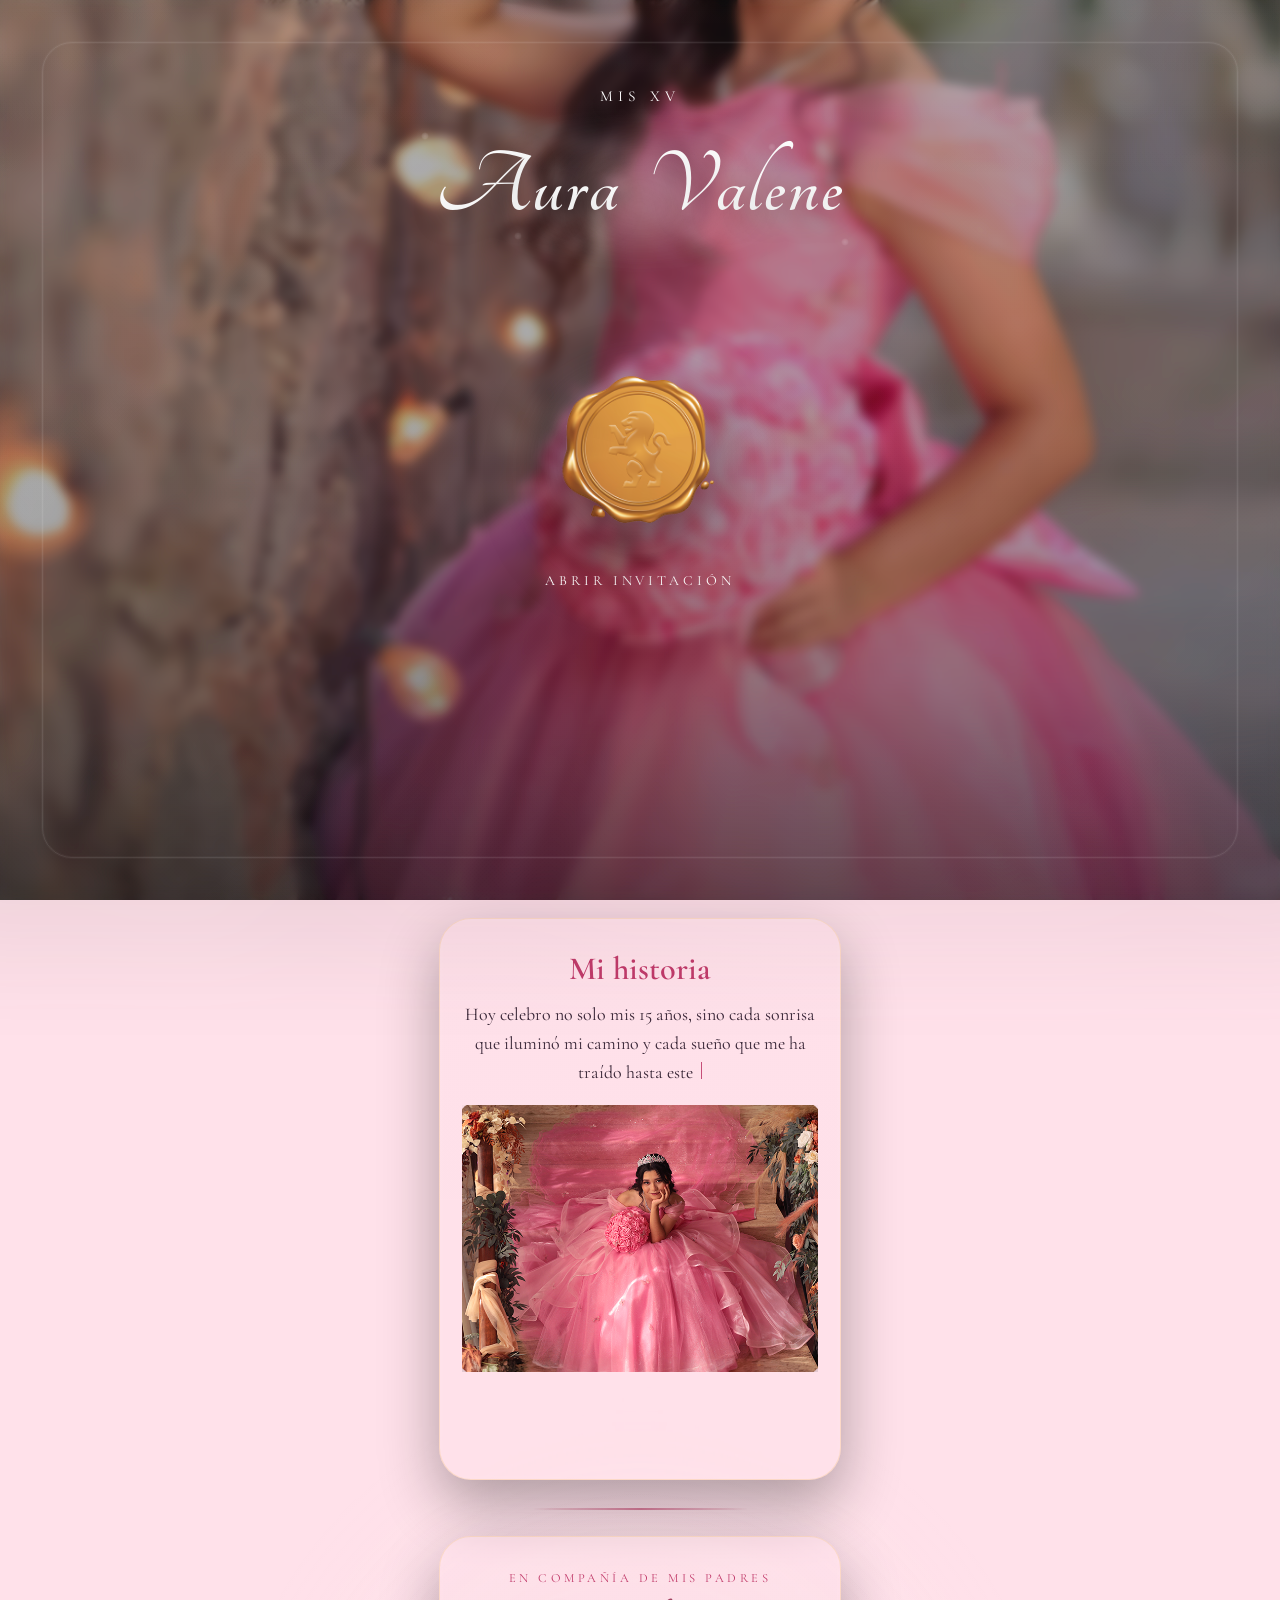
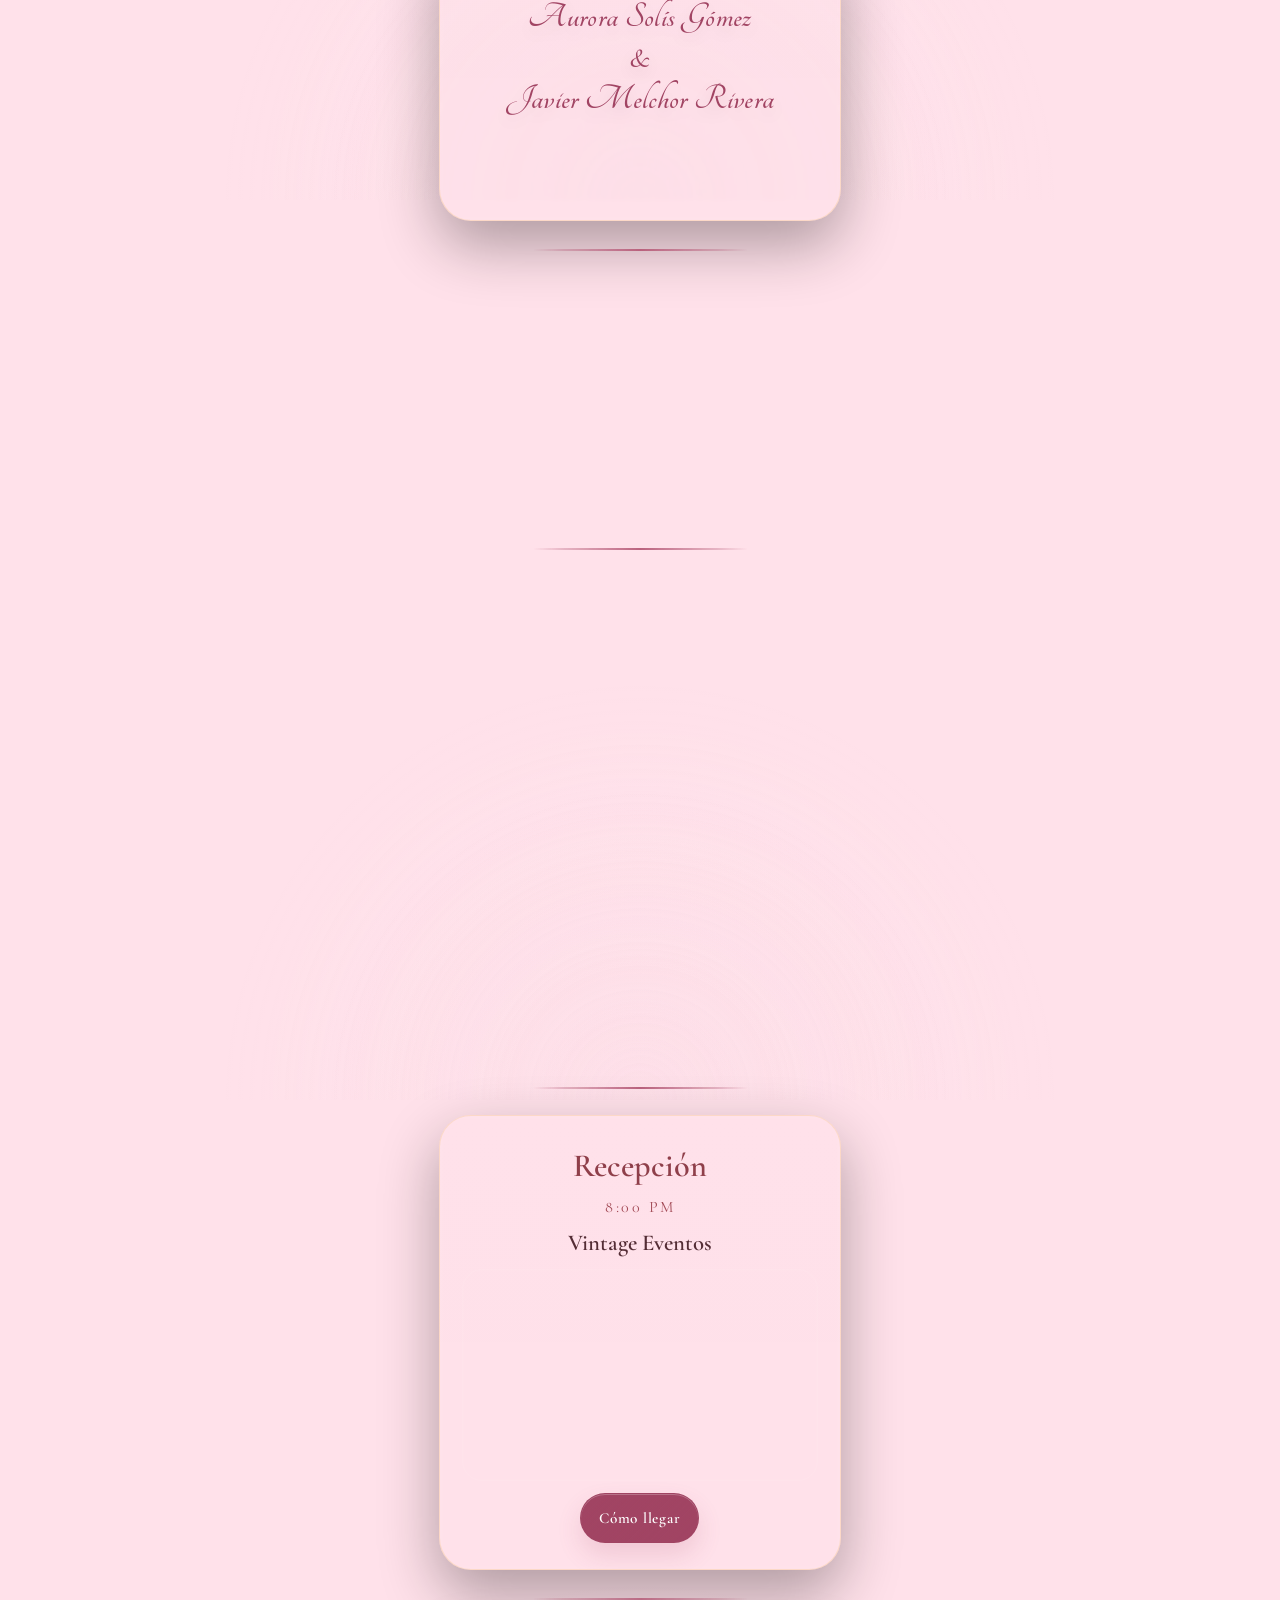
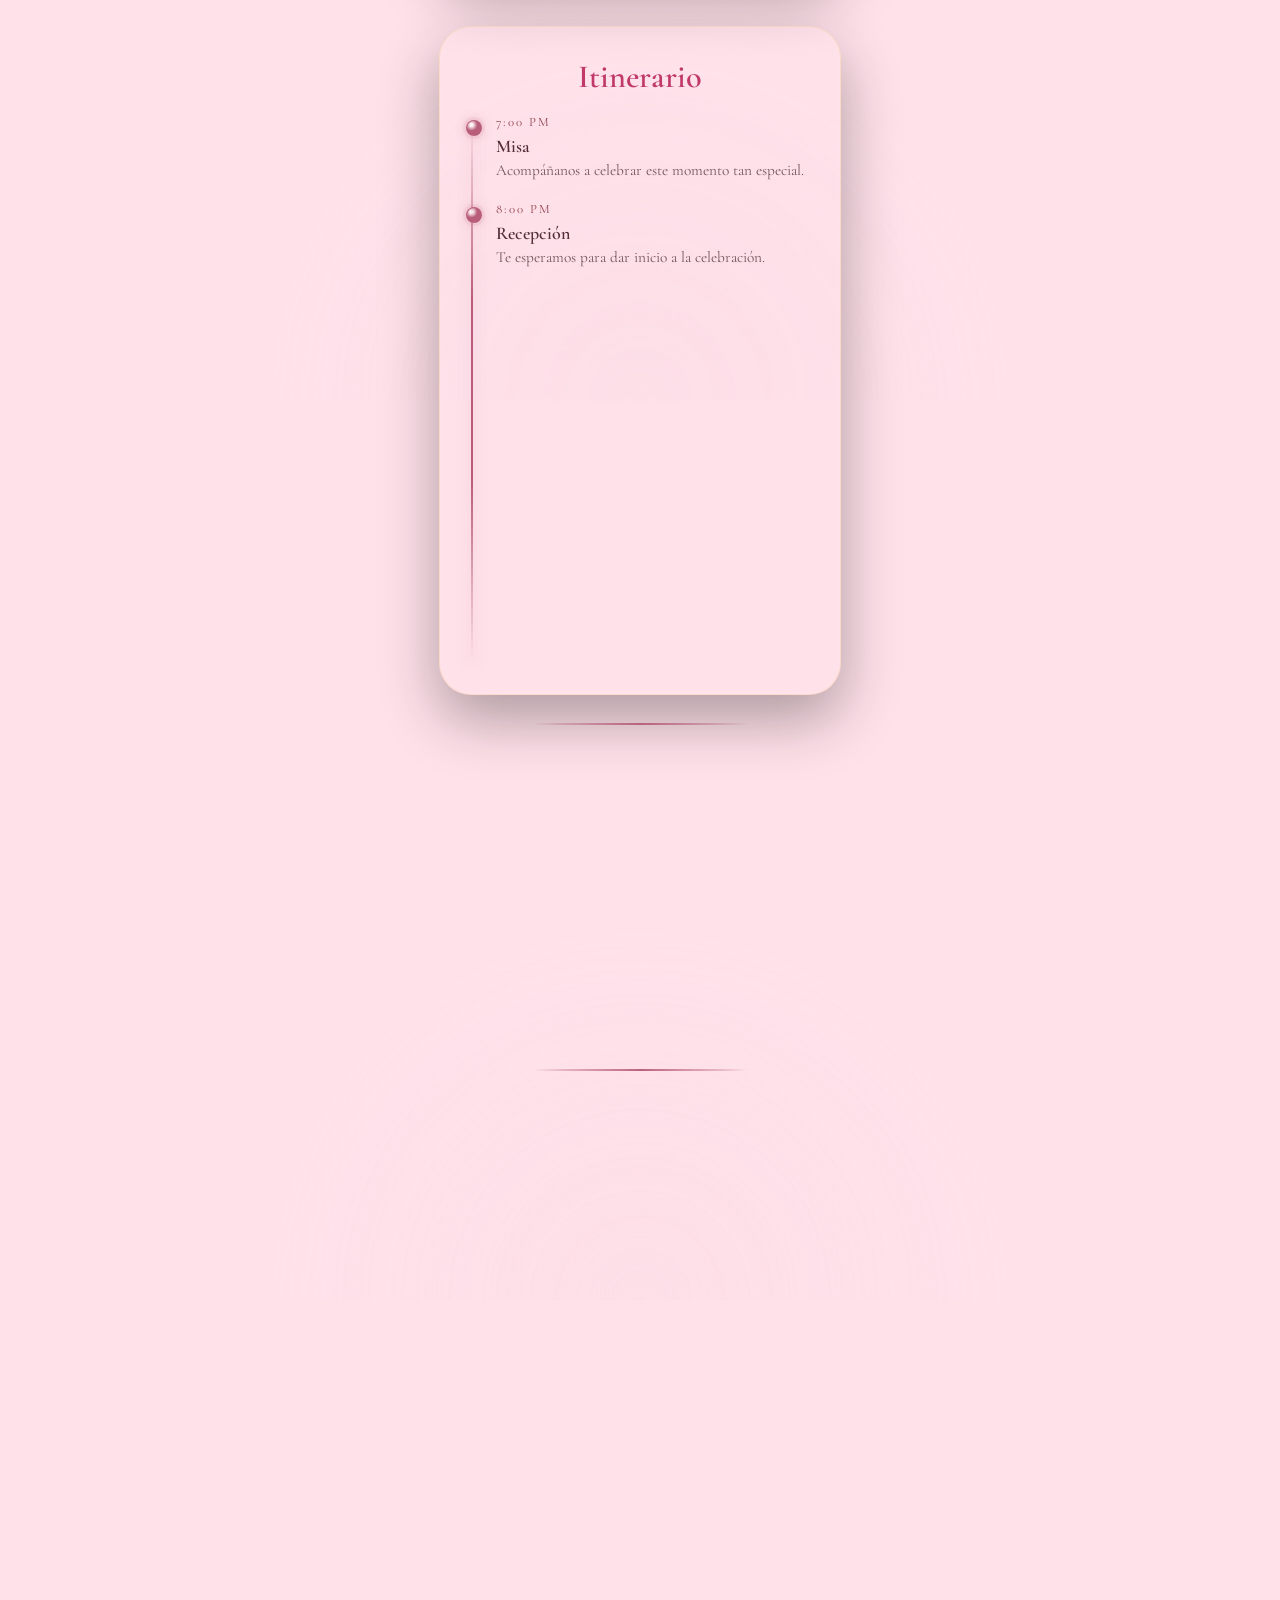
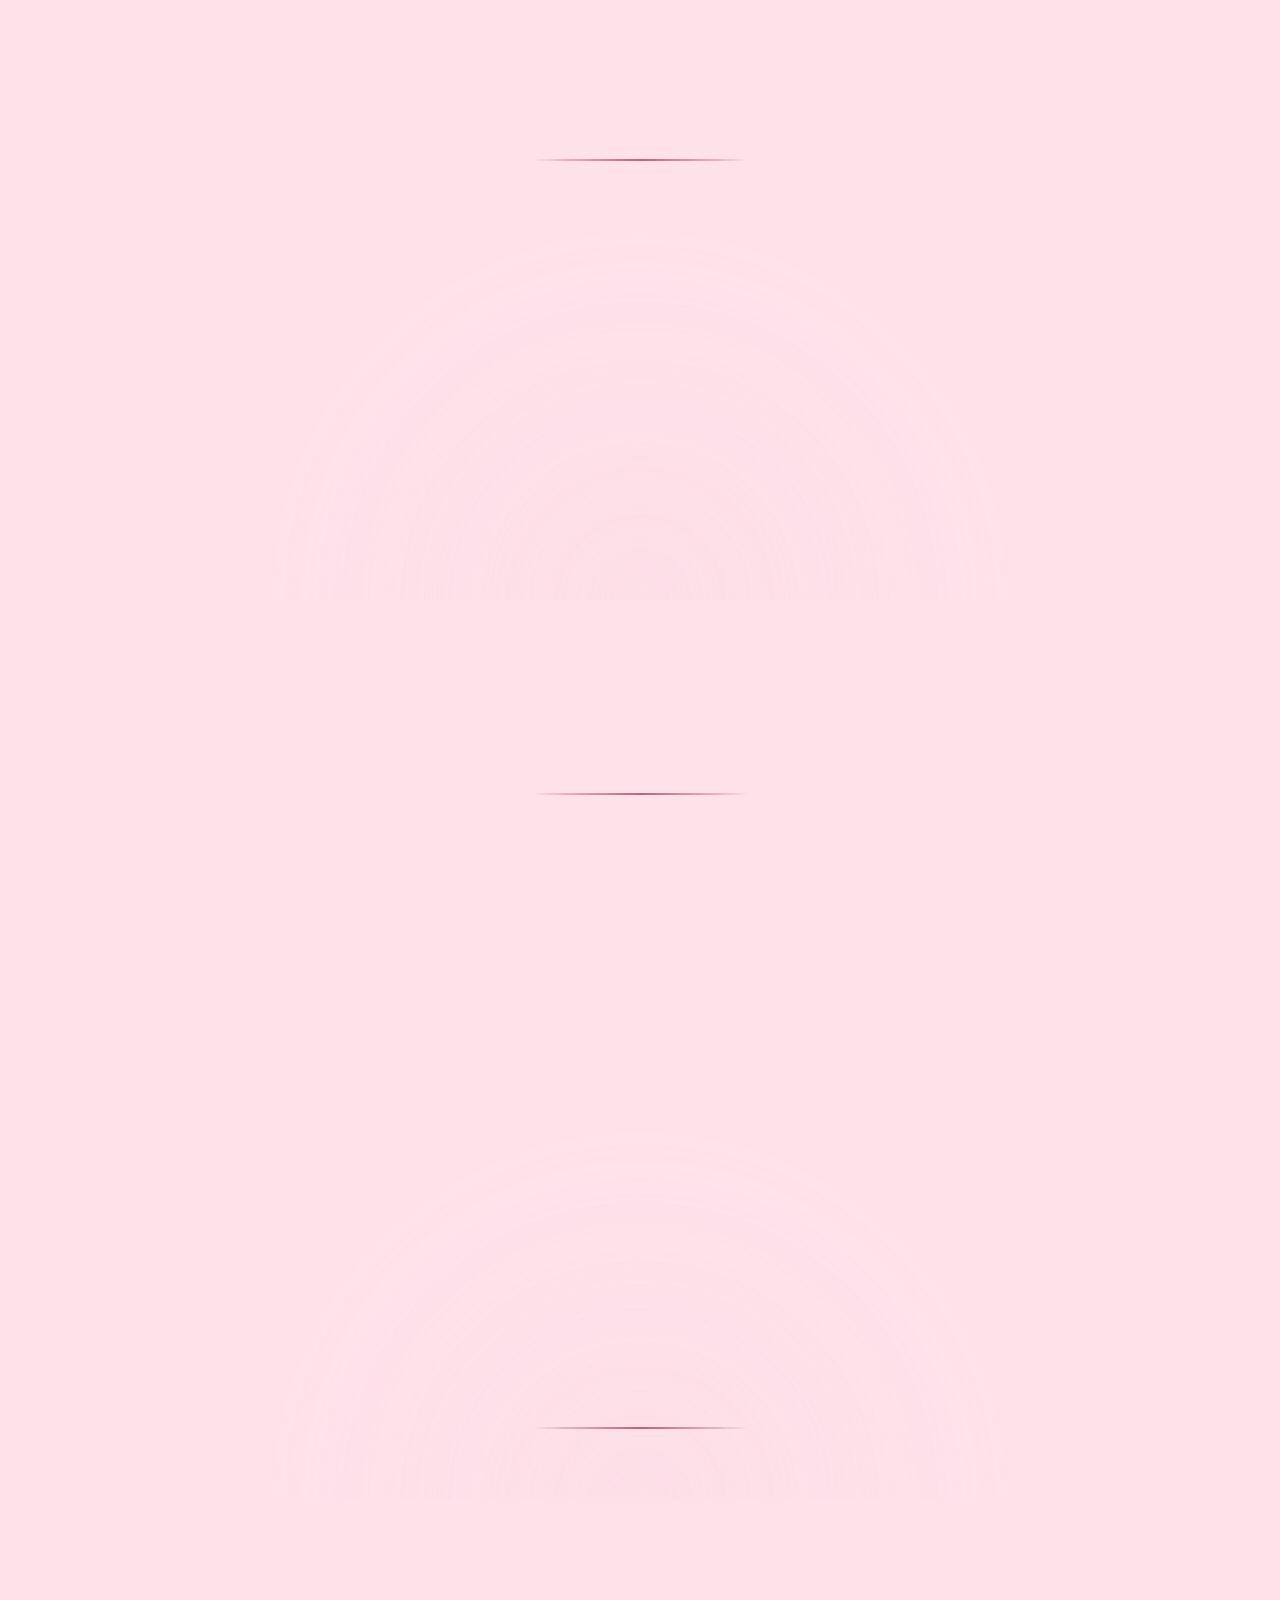
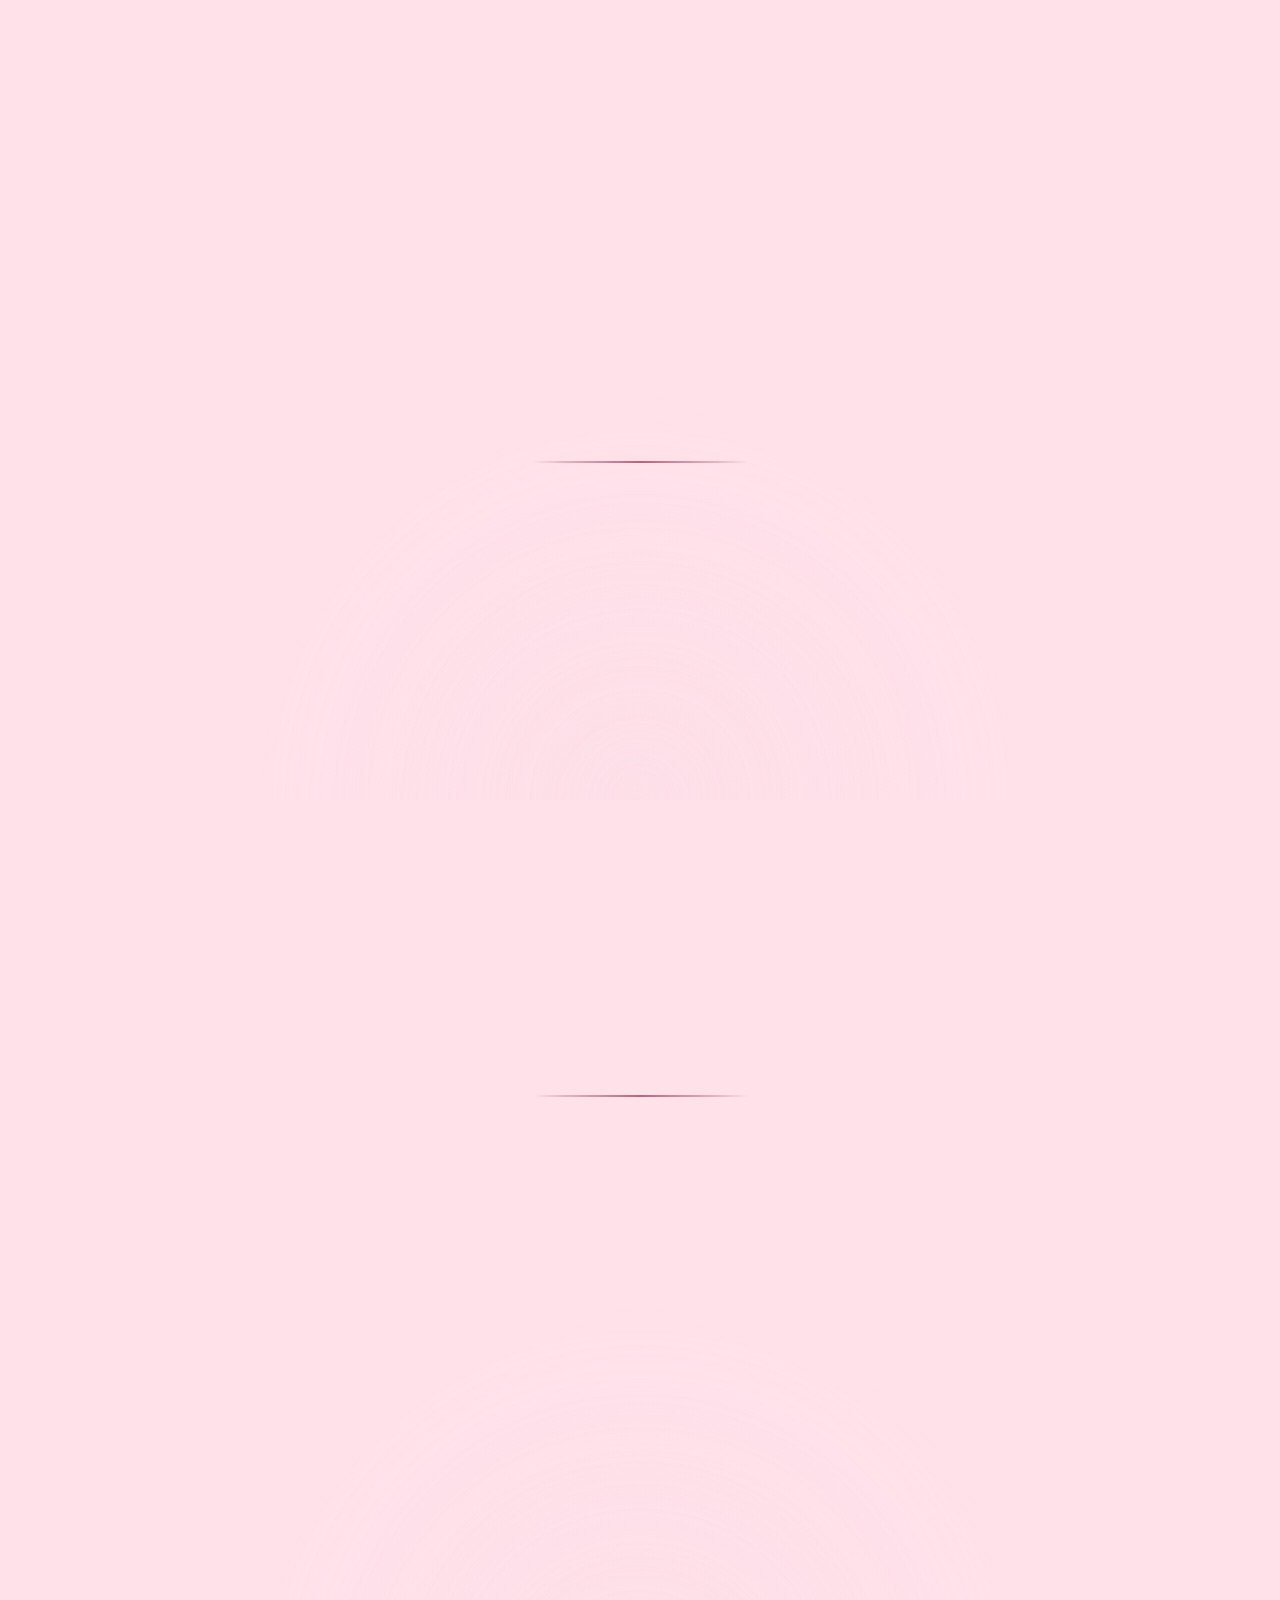
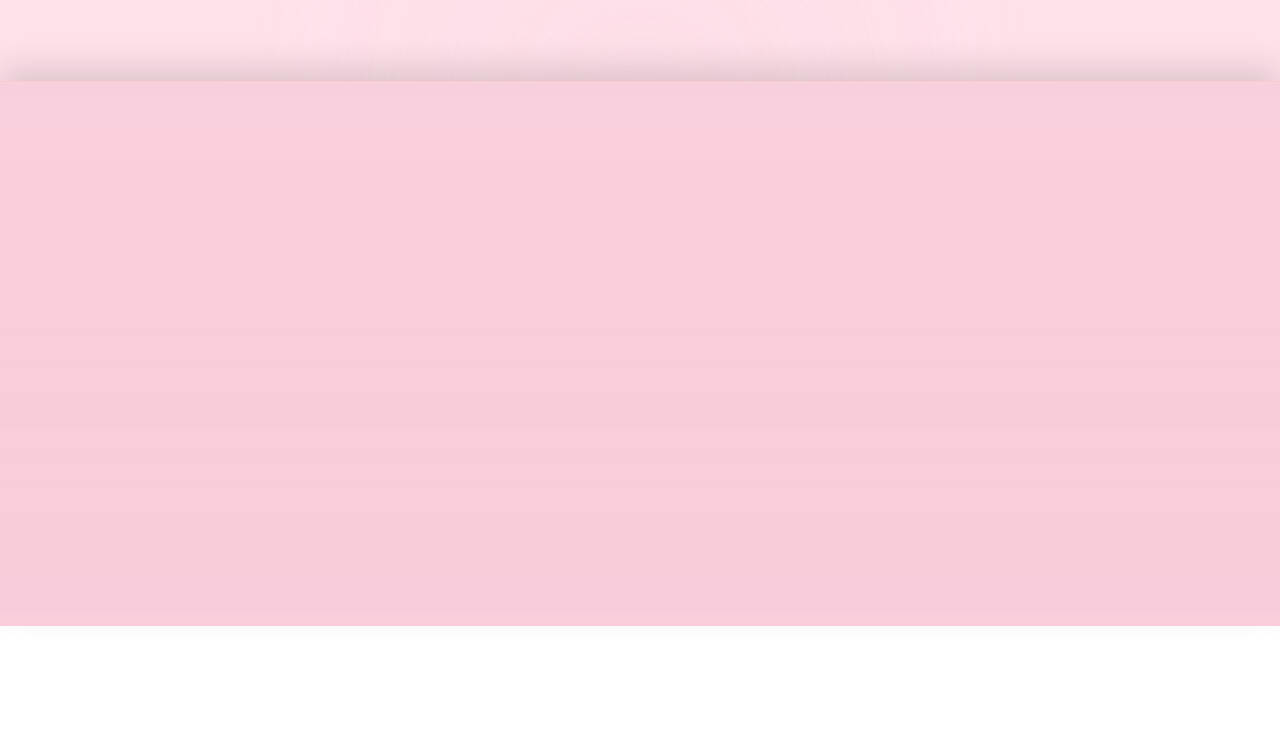
==== commit 608f33b3: "Add files via upload" ====
--- a/index.html
+++ b/index.html
@@ -1 +1 @@
-<!DOCTYPE html><html lang="es" class="opening-mode-pending"><head><meta charset="UTF-8"><meta name="viewport" content="width=device-width, initial-scale=1.0"><title>Mis XV | Aura Valene</title><meta name="description" content="Acompáñanos a celebrar este día tan especial."><meta property="og:title" content="Mis XV | Aura Valene"><meta property="og:description" content="Acompáñanos a celebrar este día tan especial."><meta property="og:image" content="media/000000.jpg"><meta property="og:image:url" content="media/000000.jpg"><meta property="og:image:secure_url" content="media/000000.jpg"><meta property="og:image:type" content="image/jpeg"><meta property="og:image:width" content="1200"><meta property="og:image:height" content="630"><meta property="og:image:alt" content="Mis XV | Aura Valene"><meta property="og:url" content=""><meta property="og:type" content="website"><meta property="og:site_name" content="Digital Invita"><meta itemprop="image" content="media/000000.jpg"><meta name="thumbnail" content="media/000000.jpg"><meta name="twitter:card" content="summary_large_image"><meta name="twitter:title" content="Mis XV | Aura Valene"><meta name="twitter:description" content="Acompáñanos a celebrar este día tan especial."><meta name="twitter:image" content="media/000000.jpg"><link rel="image_src" href="media/000000.jpg"><link rel="icon" type="image/png" sizes="32x32" href="favicon.png"><link rel="icon" type="image/png" sizes="16x16" href="favicon.png"><link rel="shortcut icon" href="favicon.png"><style id="critical-startup-style"> /* Keep first paint neutral while the saved config hydrates. */ html.opening-mode-pending, html.opening-mode-pending body { background: #f4f1ec !important; } html.opening-mode-pending .page, html.opening-mode-pending .smart-background, html.opening-mode-pending canvas, html.opening-mode-pending .floating-btn, html.opening-mode-pending .toast { visibility: hidden !important; } html.opening-mode-pending .overlay { background: #f4f1ec !important; } html.opening-mode-pending .overlay-card { opacity: 0 !important; } </style><link rel="preconnect" href="https://fonts.googleapis.com"><link rel="preconnect" href="https://fonts.gstatic.com" crossorigin><script> (() => { try { const rawConfig = localStorage.getItem("digital_invita_public_config_v1"); const config = rawConfig ? JSON.parse(rawConfig) : null; if (config?.theme?.openingMode === "envelope") { document.documentElement.classList.add("opening-mode-envelope"); } } catch (error) {} })(); </script><script> (() => { const releaseStartup = () => document.documentElement.classList.remove("opening-mode-pending"); window.addEventListener("error", releaseStartup, { once: true }); window.addEventListener("DOMContentLoaded", () => window.setTimeout(releaseStartup, 1200), { once: true }); window.setTimeout(() => { if (document.documentElement.classList.contains("opening-mode-pending")) releaseStartup(); }, 4000); })(); </script><link rel="preload" as="image" href="media/0fp.jpg" fetchpriority="high"><link href="https://fonts.googleapis.com/css2?family=Alex+Brush&family=Allura&family=Bodoni+Moda:ital,wght@0,400;0,500;0,600;0,700;1,400;1,500&family=Cinzel:wght@400;500;600;700&family=Cormorant+Garamond:wght@400;500;600;700&family=Cormorant+Infant:wght@400;500;600;700&family=Dancing+Script:wght@500;600;700&family=EB+Garamond:wght@400;500;600;700&family=Forum&family=Fredoka:wght@500;600;700&family=GFS+Didot&family=Great+Vibes&family=Imperial+Script&family=Italianno&family=Libre+Baskerville:wght@400;700&family=Lora:wght@400;500;600;700&family=Marcellus&family=Montserrat:wght@400;500;600;700&family=Mrs+Saint+Delafield&family=Nanum+Myeongjo:wght@400;700;800&family=Orbitron:wght@500;600;700;800&family=Parisienne&family=Petit+Formal+Script&family=Pinyon+Script&family=Playfair+Display:wght@400;500;600;700&family=Poppins:wght@400;500;600;700&family=Prata&family=Sacramento&family=Tangerine:wght@400;700&display=swap" rel="stylesheet"><link rel="preload" href="assets/styles.css" as="style"><link rel="stylesheet" href="assets/styles.css"></head><body class="locked"><div class="smart-background" id="smartBackground" aria-hidden="true"><img id="smartBackgroundImage" alt=""></div><div class="overlay" id="overlay" role="dialog" aria-modal="true" aria-labelledby="overlayTitle"><div class="overlay-card"><div class="overlay-scene" id="overlayScene"><p class="overlay-kicker" id="overlayKicker">Mis XV</p><div class="overlay-title-wrap"><span class="title-glow" aria-hidden="true"></span><h1 class="overlay-title" id="overlayTitle">Nombre de la festejada</h1></div><div class="envelope-opening-scene" aria-hidden="true"><div class="envelope-card"><div class="envelope-paper"><img id="envelopePaperImage" alt="Portada de la invitación" decoding="async"><span></span><strong>Estás invitado</strong><small>Abre este momento especial</small></div><div class="envelope-details" aria-hidden="true"><span id="envelopeEventLabel">Invitación</span><strong id="envelopeNames">Nombre de la festejada</strong><small id="envelopeDate">Fecha del evento</small></div><div class="envelope-back"></div><div class="envelope-side envelope-side--left"></div><div class="envelope-side envelope-side--right"></div><div class="envelope-pocket"></div><div class="envelope-flap"></div></div></div><button class="wax-btn" id="openBtn" type="button" aria-label="Abrir invitación"><img id="sealImage" src="sello_cera.png" alt="Sello para abrir invitación" decoding="async"></button><div class="launch-status" aria-hidden="true"><span></span><strong>Sistemas listos</strong><span></span></div><div class="wax-caption">Abrir invitación</div></div></div></div><canvas id="particles" aria-hidden="true"></canvas><canvas id="particlesFront" aria-hidden="true"></canvas><div class="warp-flash" id="warpFlash" aria-hidden="true"><span class="elegant-spark" style="--spark-angle:-158deg;--spark-distance:112px;--spark-delay:.02s;--spark-trail:24px"></span><span class="elegant-spark" style="--spark-angle:-118deg;--spark-distance:86px;--spark-delay:.11s;--spark-trail:18px"></span><span class="elegant-spark" style="--spark-angle:-42deg;--spark-distance:104px;--spark-delay:.06s;--spark-trail:26px"></span><span class="elegant-spark" style="--spark-angle:18deg;--spark-distance:122px;--spark-delay:.14s;--spark-trail:21px"></span><span class="elegant-spark" style="--spark-angle:66deg;--spark-distance:92px;--spark-delay:.08s;--spark-trail:17px"></span><span class="elegant-spark" style="--spark-angle:142deg;--spark-distance:108px;--spark-delay:.16s;--spark-trail:23px"></span></div><div class="mission-accepted" id="missionAccepted" aria-hidden="true">Misión aceptada</div><audio id="audio" loop preload="none"><source type="audio/mpeg"></audio><main class="page"><section class="hero"><img id="heroImage" src="media/0fp.jpg" alt="Portada de Aura Valene" loading="eager" decoding="async" fetchpriority="high"><video id="heroVideo" class="hero-video" muted loop playsinline preload="none" hidden></video><canvas id="heroParticles" aria-hidden="true"></canvas><div class="hero-hud" aria-hidden="true"><span></span><span></span><span></span><span></span></div><div class="hero-content"><div class="hero-label" id="heroLabel">Mis XV</div><h1 class="hero-name" id="nombre">Nombre de la festejada</h1><div class="hero-date" id="fechaEvento"></div></div></section><div class="separator"></div><section class="section story-section" id="storySection"><h2 id="storyTitle">Mi historia</h2><p class="story-text" id="storyText1" data-fulltext=""></p><div class="featured-photo"><img id="storyImage" src="media/fhistoria.jpg" alt="Fotografía de Aura Valene" loading="lazy" decoding="async"></div><p class="story-text" id="storyText2" data-fulltext=""></p></section><div class="separator"></div><section class="section" id="parentsSection"><span class="eyebrow" id="parentsEyebrow">En compañía de mis padres</span><div class="script-block" id="parentsNames"></div><div class="parents-grid" id="parentsGroups" hidden></div><div class="grandparents-block" id="grandparentsBlock" hidden><span class="grandparents-eyebrow" id="grandparentsEyebrow">Y con la bendición de mis abuelos</span><div class="family-names" id="grandparentsNames"></div></div><p id="parentsInviteText" style="margin-top:16px;"></p></section><div class="separator"></div><section class="section" id="godparentsSection"><span class="eyebrow" id="godparentsEyebrow">Mis padrinos</span><div class="script-block" id="godparentsNames"></div><div class="godparents-list" id="godparentsItems" hidden></div></section><div class="separator"></div><section class="section" id="ceremonySection"><h2 id="ceremonyTitle">Ceremonia</h2><div class="event-card"><div class="event-time" id="ceremonyTime"></div><div class="event-place-group"><div class="event-place" id="ceremonyPlace"></div><div class="event-place-detail" id="ceremonyPlaceDetail" hidden></div></div><div class="event-media-stack" id="ceremonyIconWrap"><div class="dresscode-figure"><img id="ceremonyImage" src="media/cereminia.png" alt="Ceremonia" loading="lazy" decoding="async"></div></div><div class="event-media-stack" id="ceremonyMapWrap" hidden><div class="map"><iframe id="ceremonyMapEmbed" src="" loading="lazy" referrerpolicy="no-referrer-when-downgrade" title="Mapa de la ceremonia"></iframe></div></div><div class="event-media-stack" id="ceremonyPhotoWrap" hidden><div class="event-place-photo"><img id="ceremonyPhoto" src="" alt="Lugar de la ceremonia" loading="lazy" decoding="async"></div></div><div class="event-media-stack" id="ceremonyVideoWrap" hidden><div class="event-place-video"><video id="ceremonyVideo" autoplay muted playsinline loop preload="none"></video></div></div><div><a class="btn" id="ceremonyMapLink" href="#" target="_blank" rel="noopener noreferrer" hidden>Cómo llegar</a></div></div></section><div class="separator"></div><section class="section" id="receptionSection"><h2 id="receptionTitle">Recepción</h2><div class="event-card"><div class="event-time" id="receptionTime"></div><div class="event-place-group"><div class="event-place" id="receptionPlace"></div><div class="event-place-detail" id="receptionPlaceDetail" hidden></div></div><div class="event-media-stack" id="receptionIconWrap" hidden><div class="dresscode-figure"><img id="receptionImage" src="" alt="Recepción" loading="lazy" decoding="async"></div></div><div class="event-media-stack" id="receptionMapWrap" hidden><div class="map"><iframe id="receptionMapEmbed" src="" loading="lazy" referrerpolicy="no-referrer-when-downgrade" title="Mapa del salón"></iframe></div></div><div class="event-media-stack" id="receptionPhotoWrap" hidden><div class="event-place-photo"><img id="receptionPhoto" src="" alt="Lugar de la recepción" loading="lazy" decoding="async"></div></div><div class="event-media-stack" id="receptionVideoWrap" hidden><div class="event-place-video"><video id="receptionVideo" autoplay muted playsinline loop preload="none"></video></div></div><div><a class="btn" id="receptionMapLink" href="#" target="_blank" rel="noopener noreferrer" hidden>Cómo llegar</a></div></div></section><div class="separator"></div><section class="section" id="timelineSection"><h2>Itinerario</h2><div class="timeline" id="timelineList"></div></section><div class="separator"></div><section class="section" id="countdown-section"><h2 id="countdownTitle">Faltan pocos días</h2><p id="countdownIntro">La cuenta regresiva ha comenzado para vivir un momento inolvidable.</p><div class="countdown-shell"><div class="countdown-date-card" id="countdownDateCard" hidden><div class="countdown-date-card__month" id="countdownDateMonth"></div><div class="countdown-date-card__main"><span id="countdownDateWeekday"></span><strong id="countdownDateDay"></strong><span id="countdownDateYear"></span></div></div><div id="countdown" aria-live="polite"></div><div class="countdown-caption" id="countdownCaption">Preparando una noche inolvidable.</div><div class="countdown-calendar-action" id="countdownCalendarAction" hidden><a class="btn" href="#" id="countdownCalendarBtn">Agendar momento</a></div></div></section><div class="separator"></div><section class="section" id="gallerySection"><h2>Galería</h2><div class="gallery-showcase"><div class="gallery-stage" id="galleryStage"><img src="media/g1.jpg" alt="Galería destacada" id="galleryPreviewImg" loading="lazy" decoding="async"><video id="galleryPreviewVideo" class="gallery-preview-video" controls playsinline preload="none" hidden></video></div><div class="gallery-controls"><div class="gallery-meta"><strong id="galleryMetaIndex">Foto 1 de 6</strong><span id="galleryMetaHint">Toca una imagen para destacar o abrir.</span></div><div class="gallery-nav"><button type="button" id="galleryPrev" aria-label="Foto anterior">‹</button><button type="button" id="galleryNext" aria-label="Foto siguiente">›</button></div></div></div><div class="gallery" id="galleryGrid"></div></section><div class="separator"></div><section class="section" id="dressSection"><h2 id="dressTitle">Dress Code</h2><ul class="dress-code-list" id="dressValue"><li>Formal</li></ul><div class="dress-color-palette" id="dressColorPalette" hidden></div><div class="dresscode-figure"><img id="dressImage" src="media/vestimenta.png" alt="Código de vestimenta" loading="lazy" decoding="async"></div><p class="mini-note" id="dressNote"></p></section><div class="separator"></div><section class="section adult-notice-section" id="adultNoticeSection" role="note"><h2 id="adultNoticeTitle">Una celebración para adultos</h2><p id="adultNoticeText">Con mucho cariño, hemos preparado esta celebración exclusivamente para adultos.<br>Agradecemos mucho su comprensión.</p></section><div class="separator"></div><section class="section" id="rsvpSection"><h2>Confirma tu presencia</h2><div class="rsvp-personalization" id="rsvpPersonalization" hidden><span class="rsvp-personalization__eyebrow" id="rsvpPersonalizationEyebrow">Invitación preparada especialmente para</span><strong class="rsvp-personalization__recipient" id="rsvpPersonalizationRecipient"></strong><span class="rsvp-personalization__divider" aria-hidden="true"></span><p class="rsvp-personalization__message" id="rsvpPersonalizationText"></p><div class="rsvp-personalization__passes"><span>Cupo reservado</span><strong id="rsvpPersonalizationPasses"></strong></div></div><div class="rsvp-invalid" id="rsvpInvalidNotice" hidden><span>Invitación no válida</span><strong>Solicita una invitación válida para poder confirmar.</strong><p>Este enlace no contiene los datos necesarios o ya no está registrado para este evento.</p></div><div class="rsvp-card"><div class="field" id="guestNameField"><label for="guestName" id="guestNameLabel">Tu nombre</label><input type="text" id="guestName" placeholder="Escríbelo aquí"></div><div class="field" id="guestCountField"><label for="guestCount">¿Cuántas personas asistirán?</label><select id="guestCount" data-pases="6"><option value="">Selecciona una opción</option></select></div><div class="family-members" id="familyMembersField" hidden><div class="family-members__head"><strong>Nombres de quienes asistirán</strong><span>Escribe el nombre de cada persona que asistirá.</span></div><div class="family-members__list" id="familyMembersList"></div></div><div class="rsvp-buttons"><button type="button" id="confirmYes">Confirmar asistencia</button><button type="button" id="confirmNo" class="btn-secondary">No podré asistir</button></div><p class="rsvp-deadline-note" id="rsvpDeadlineNote" hidden></p></div><div class="rsvp-receipt" id="rsvpReceipt" hidden><span class="rsvp-receipt__eyebrow">Confirmación registrada</span><h3 id="rsvpReceiptTitle">¡Gracias por confirmar!</h3><p id="rsvpReceiptText">Nos dará mucho gusto compartir este momento con ustedes. Nos vemos pronto.</p><div class="rsvp-receipt__identity"><strong id="rsvpReceiptName"></strong><span id="rsvpReceiptCount"></span></div><div class="rsvp-receipt__attendees" id="rsvpReceiptAttendees" hidden></div><div class="rsvp-receipt__qr" id="rsvpReceiptQr" aria-label="Código QR de confirmación"></div><span class="rsvp-receipt__qr-label">Pase digital de acceso</span><span class="rsvp-receipt__folio" id="rsvpReceiptFolio"></span></div></section><div class="separator"></div><section class="section" id="giftSection"><h2 id="giftTitle">Opciones de regalo</h2><p id="giftIntro">Tu presencia es el regalo más valioso para mí, pero si deseas tener un detalle, aquí encontrarás algunas opciones pensadas con mucho cariño.</p><div class="gift-options"><div class="gift-option-card" id="giftOption1Card"><div class="gift-option-media"><img class="envelope" id="envelopeImage" src="sobre.png" alt="Lluvia de sobres" loading="lazy" decoding="async"></div><h3 class="gift-option-title" id="giftOption1Title">Lluvia de sobres</h3><p class="gift-option-copy" id="giftOption1Copy">Si lo prefieres, podrás acompañarme con un sobre el día del evento. Será un detalle recibido con muchísimo cariño y gratitud.</p></div><div class="gift-option-card" id="giftOption2Card"><div class="gift-option-media"><img class="surprise" id="surpriseImage" src="regalo.png" alt="Regalo sorpresa" loading="lazy" decoding="async"></div><h3 class="gift-option-title" id="giftOption2Title">Regalo sorpresa</h3><p class="gift-option-copy" id="giftOption2Copy">También puedes sorprenderme con un detalle especial elegido por ti. Lo importante será el cariño con el que venga.</p></div></div><div class="gift-links-panel" id="giftLinksPanel"><h3 class="gift-option-title" id="giftLinksTitle">Mesa de regalos</h3><p class="mini-note" id="giftLinksIntro">Si prefieres elegir un detalle en línea, también puedes apoyarte en estas opciones de mesa de regalos:</p><div class="gift-links" id="giftLinks"></div></div><div class="bank-transfer-card" id="bankTransferCard" hidden><h3 class="gift-option-title" id="bankTransferTitle"></h3><span class="bank-transfer-card__eyebrow" id="bankTransferEyebrow"></span><p id="bankTransferIntro"></p><div class="bank-transfer-card__visual" id="bankTransferVisual" hidden><img id="bankTransferImage" alt="Tarjeta para transferencia" loading="lazy" decoding="async"><div class="bank-transfer-card__overlay" id="bankTransferOverlay"></div></div><dl class="bank-transfer-details" id="bankTransferDetails"></dl><p class="bank-transfer-note" id="bankTransferNote"></p></div></section><div class="separator"></div><section class="section" id="agendaSectionUi"><h2>Accesos rápidos</h2><div class="utilities"><a class="btn" href="#gallerySection" id="agendaGalleryBtn">Ver galería</a><a class="btn" href="#countdown-section" id="verCuenta">Ver cuenta regresiva</a></div></section><div class="separator"></div><section class="section" id="albumSection"><h2 id="albumTitle">Álbum digital</h2><div class="album-card"><p id="albumCopy">Comparte las mejores fotos de este gran día y conserva en un solo lugar los recuerdos más especiales.</p><div class="album-qr" id="albumQrLink" hidden aria-label="Código QR del álbum digital"><span class="album-qr-shell"><span id="albumQrCanvas" aria-hidden="true"></span></span><span class="album-qr-caption">Escanea para abrir el álbum</span></div><div class="utilities"><a class="btn" href="#" id="albumBtn" target="_blank" rel="noopener noreferrer">Ver álbum digital</a></div></div></section><div class="separator"></div><div class="closing-note" id="closingNote">Gracias por ser parte de este momento inolvidable</div><footer class="brand-footer"><div class="brand-copy"><p class="brand-caption">Invitación creada con amor digital</p><a class="brand-link" id="brandLink" href="https://www.facebook.com/profile.php?id=61587804296779&locale=es_LA" target="_blank" rel="noopener noreferrer">Creado por Digital Invita</a><p class="brand-question">Invitaciones digitales para eventos</p></div><div class="brand-cta"><a id="brandCtaLink" href="https://wa.me/525550591264?text=Hola%2C%20estoy%20interesado%28a%29%20en%20una%20invitaci%C3%B3n%20digital%20para%20mi%20evento.%20Me%20gustar%C3%ADa%20recibir%20m%C3%A1s%20informaci%C3%B3n%20sobre%20los%20dise%C3%B1os%2C%20precios%20y%20lo%20que%20incluye." target="_blank" rel="noopener noreferrer">Contáctanos</a></div></footer></main><div class="lightbox" id="lightbox" role="dialog" aria-modal="true" aria-hidden="true" aria-label="Galería ampliada"><div class="lightbox-content"><button class="lightbox-close" id="closeLightbox" type="button" aria-label="Cerrar galería">×</button><div class="lightbox-main"><div class="viewer-counter" id="viewerCounter">1 / 6</div><button class="lightbox-nav lightbox-nav--prev" id="lightboxPrev" type="button" aria-label="Multimedia anterior">‹</button><button class="lightbox-nav lightbox-nav--next" id="lightboxNext" type="button" aria-label="Multimedia siguiente">›</button><img class="lightbox-img" id="lightboxImg" alt="Imagen ampliada"><video class="lightbox-video" id="lightboxVideo" controls playsinline preload="metadata" hidden></video></div><div class="thumbs" id="thumbs"></div></div></div><button class="floating-btn" id="musicBtn" type="button" aria-label="Pausar música"></button><button class="floating-btn" id="toTopBtn" type="button" aria-label="Volver arriba">↑</button><div class="toast" id="toast" role="status" aria-live="polite"></div><script src="assets/app.js" defer></script></body></html>+<!DOCTYPE html><html lang="es" class="opening-mode-pending"><head><meta charset="UTF-8"><meta name="viewport" content="width=device-width, initial-scale=1.0"><title>Mis XV | Aura Valene</title><meta name="description" content="Acompáñanos a celebrar este día tan especial."><meta property="og:title" content="Mis XV | Aura Valene"><meta property="og:description" content="Acompáñanos a celebrar este día tan especial."><meta property="og:image" content="media/portada-og-whatsapp.jpg"><meta property="og:image:url" content="media/portada-og-whatsapp.jpg"><meta property="og:image:secure_url" content="media/portada-og-whatsapp.jpg"><meta property="og:image:type" content="image/jpeg"><meta property="og:image:width" content="1200"><meta property="og:image:height" content="630"><meta property="og:image:alt" content="Mis XV | Aura Valene"><meta property="og:url" content=""><meta property="og:type" content="website"><meta property="og:site_name" content="Digital Invita"><meta itemprop="image" content="media/portada-og-whatsapp.jpg"><meta name="thumbnail" content="media/portada-og-whatsapp.jpg"><meta name="twitter:card" content="summary_large_image"><meta name="twitter:title" content="Mis XV | Aura Valene"><meta name="twitter:description" content="Acompáñanos a celebrar este día tan especial."><meta name="twitter:image" content="media/portada-og-whatsapp.jpg"><link rel="image_src" href="media/portada-og-whatsapp.jpg"><link rel="icon" type="image/png" sizes="32x32" href="favicon.png"><link rel="icon" type="image/png" sizes="16x16" href="favicon.png"><link rel="shortcut icon" href="favicon.png"><style id="critical-startup-style"> /* Keep first paint neutral while the saved config hydrates. */ html.opening-mode-pending, html.opening-mode-pending body { background: #f4f1ec !important; } html.opening-mode-pending .page, html.opening-mode-pending .smart-background, html.opening-mode-pending canvas, html.opening-mode-pending .floating-btn, html.opening-mode-pending .toast { visibility: hidden !important; } html.opening-mode-pending .overlay { background: #f4f1ec !important; } html.opening-mode-pending .overlay-card { opacity: 0 !important; } </style><link rel="preconnect" href="https://fonts.googleapis.com"><link rel="preconnect" href="https://fonts.gstatic.com" crossorigin><script> (() => { try { const rawConfig = localStorage.getItem("digital_invita_public_config_v1"); const config = rawConfig ? JSON.parse(rawConfig) : null; if (config?.theme?.openingMode === "envelope") { document.documentElement.classList.add("opening-mode-envelope"); } } catch (error) {} })(); </script><script> (() => { const releaseStartup = () => document.documentElement.classList.remove("opening-mode-pending"); window.addEventListener("error", releaseStartup, { once: true }); window.addEventListener("DOMContentLoaded", () => window.setTimeout(releaseStartup, 1200), { once: true }); window.setTimeout(() => { if (document.documentElement.classList.contains("opening-mode-pending")) releaseStartup(); }, 4000); })(); </script><link rel="preload" as="image" href="media/0fp.jpg" fetchpriority="high"><link href="https://fonts.googleapis.com/css2?family=Alex+Brush&family=Allura&family=Bodoni+Moda:ital,wght@0,400;0,500;0,600;0,700;1,400;1,500&family=Cinzel:wght@400;500;600;700&family=Cormorant+Garamond:wght@400;500;600;700&family=Cormorant+Infant:wght@400;500;600;700&family=Dancing+Script:wght@500;600;700&family=EB+Garamond:wght@400;500;600;700&family=Forum&family=Fredoka:wght@500;600;700&family=GFS+Didot&family=Great+Vibes&family=Imperial+Script&family=Italianno&family=Libre+Baskerville:wght@400;700&family=Lora:wght@400;500;600;700&family=Marcellus&family=Montserrat:wght@400;500;600;700&family=Mrs+Saint+Delafield&family=Nanum+Myeongjo:wght@400;700;800&family=Orbitron:wght@500;600;700;800&family=Parisienne&family=Petit+Formal+Script&family=Pinyon+Script&family=Playfair+Display:wght@400;500;600;700&family=Poppins:wght@400;500;600;700&family=Prata&family=Sacramento&family=Tangerine:wght@400;700&display=swap" rel="stylesheet"><link rel="preload" href="assets/styles.css" as="style"><link rel="stylesheet" href="assets/styles.css"></head><body class="locked"><div class="smart-background" id="smartBackground" aria-hidden="true"><img id="smartBackgroundImage" alt=""></div><div class="overlay" id="overlay" role="dialog" aria-modal="true" aria-labelledby="overlayTitle"><div class="overlay-card"><div class="overlay-scene" id="overlayScene"><p class="overlay-kicker" id="overlayKicker">Mis XV</p><div class="overlay-title-wrap"><span class="title-glow" aria-hidden="true"></span><h1 class="overlay-title" id="overlayTitle">Nombre de la festejada</h1></div><div class="envelope-opening-scene" aria-hidden="true"><div class="envelope-card"><div class="envelope-paper"><img id="envelopePaperImage" alt="Portada de la invitación" decoding="async"><span></span><strong>Estás invitado</strong><small>Abre este momento especial</small></div><div class="envelope-details" aria-hidden="true"><span id="envelopeEventLabel">Invitación</span><strong id="envelopeNames">Nombre de la festejada</strong><small id="envelopeDate">Fecha del evento</small></div><div class="envelope-back"></div><div class="envelope-side envelope-side--left"></div><div class="envelope-side envelope-side--right"></div><div class="envelope-pocket"></div><div class="envelope-flap"></div></div></div><button class="wax-btn" id="openBtn" type="button" aria-label="Abrir invitación"><img id="sealImage" src="sello_cera.png" alt="Sello para abrir invitación" decoding="async"></button><div class="launch-status" aria-hidden="true"><span></span><strong>Sistemas listos</strong><span></span></div><div class="wax-caption">Abrir invitación</div></div></div></div><canvas id="particles" aria-hidden="true"></canvas><canvas id="particlesFront" aria-hidden="true"></canvas><div class="warp-flash" id="warpFlash" aria-hidden="true"><span class="elegant-spark" style="--spark-angle:-158deg;--spark-distance:112px;--spark-delay:.02s;--spark-trail:24px"></span><span class="elegant-spark" style="--spark-angle:-118deg;--spark-distance:86px;--spark-delay:.11s;--spark-trail:18px"></span><span class="elegant-spark" style="--spark-angle:-42deg;--spark-distance:104px;--spark-delay:.06s;--spark-trail:26px"></span><span class="elegant-spark" style="--spark-angle:18deg;--spark-distance:122px;--spark-delay:.14s;--spark-trail:21px"></span><span class="elegant-spark" style="--spark-angle:66deg;--spark-distance:92px;--spark-delay:.08s;--spark-trail:17px"></span><span class="elegant-spark" style="--spark-angle:142deg;--spark-distance:108px;--spark-delay:.16s;--spark-trail:23px"></span></div><div class="mission-accepted" id="missionAccepted" aria-hidden="true">Misión aceptada</div><audio id="audio" loop preload="none"><source type="audio/mpeg"></audio><main class="page"><section class="hero"><img id="heroImage" src="media/0fp.jpg" alt="Portada de Aura Valene" loading="eager" decoding="async" fetchpriority="high"><video id="heroVideo" class="hero-video" muted loop playsinline preload="none" hidden></video><canvas id="heroParticles" aria-hidden="true"></canvas><div class="hero-hud" aria-hidden="true"><span></span><span></span><span></span><span></span></div><div class="hero-content"><div class="hero-label" id="heroLabel">Mis XV</div><h1 class="hero-name" id="nombre">Nombre de la festejada</h1><div class="hero-date" id="fechaEvento"></div></div></section><div class="separator"></div><section class="section story-section" id="storySection"><h2 id="storyTitle">Mi historia</h2><p class="story-text" id="storyText1" data-fulltext=""></p><div class="featured-photo"><img id="storyImage" src="media/fhistoria.jpg" alt="Fotografía de Aura Valene" loading="lazy" decoding="async"></div><p class="story-text" id="storyText2" data-fulltext=""></p></section><div class="separator"></div><section class="section" id="parentsSection"><span class="eyebrow" id="parentsEyebrow">En compañía de mis padres</span><div class="script-block" id="parentsNames"></div><div class="parents-grid" id="parentsGroups" hidden></div><div class="grandparents-block" id="grandparentsBlock" hidden><span class="grandparents-eyebrow" id="grandparentsEyebrow">Y con la bendición de mis abuelos</span><div class="family-names" id="grandparentsNames"></div></div><p id="parentsInviteText" style="margin-top:16px;"></p></section><div class="separator"></div><section class="section" id="godparentsSection"><span class="eyebrow" id="godparentsEyebrow">Mis padrinos</span><div class="script-block" id="godparentsNames"></div><div class="godparents-list" id="godparentsItems" hidden></div></section><div class="separator"></div><section class="section" id="ceremonySection"><h2 id="ceremonyTitle">Ceremonia</h2><div class="event-card"><div class="event-time" id="ceremonyTime"></div><div class="event-place-group"><div class="event-place" id="ceremonyPlace"></div><div class="event-place-detail" id="ceremonyPlaceDetail" hidden></div></div><div class="event-media-stack" id="ceremonyIconWrap"><div class="dresscode-figure"><img id="ceremonyImage" src="media/cereminia.png" alt="Ceremonia" loading="lazy" decoding="async"></div></div><div class="event-media-stack" id="ceremonyMapWrap" hidden><div class="map"><iframe id="ceremonyMapEmbed" src="" loading="lazy" referrerpolicy="no-referrer-when-downgrade" title="Mapa de la ceremonia"></iframe></div></div><div class="event-media-stack" id="ceremonyPhotoWrap" hidden><div class="event-place-photo"><img id="ceremonyPhoto" src="" alt="Lugar de la ceremonia" loading="lazy" decoding="async"></div></div><div class="event-media-stack" id="ceremonyVideoWrap" hidden><div class="event-place-video"><video id="ceremonyVideo" autoplay muted playsinline loop preload="none"></video></div></div><div><a class="btn" id="ceremonyMapLink" href="#" target="_blank" rel="noopener noreferrer" hidden>Cómo llegar</a></div></div></section><div class="separator"></div><section class="section" id="receptionSection"><h2 id="receptionTitle">Recepción</h2><div class="event-card"><div class="event-time" id="receptionTime"></div><div class="event-place-group"><div class="event-place" id="receptionPlace"></div><div class="event-place-detail" id="receptionPlaceDetail" hidden></div></div><div class="event-media-stack" id="receptionIconWrap" hidden><div class="dresscode-figure"><img id="receptionImage" src="" alt="Recepción" loading="lazy" decoding="async"></div></div><div class="event-media-stack" id="receptionMapWrap" hidden><div class="map"><iframe id="receptionMapEmbed" src="" loading="lazy" referrerpolicy="no-referrer-when-downgrade" title="Mapa del salón"></iframe></div></div><div class="event-media-stack" id="receptionPhotoWrap" hidden><div class="event-place-photo"><img id="receptionPhoto" src="" alt="Lugar de la recepción" loading="lazy" decoding="async"></div></div><div class="event-media-stack" id="receptionVideoWrap" hidden><div class="event-place-video"><video id="receptionVideo" autoplay muted playsinline loop preload="none"></video></div></div><div><a class="btn" id="receptionMapLink" href="#" target="_blank" rel="noopener noreferrer" hidden>Cómo llegar</a></div></div></section><div class="separator"></div><section class="section" id="timelineSection"><h2>Itinerario</h2><div class="timeline" id="timelineList"></div></section><div class="separator"></div><section class="section" id="countdown-section"><h2 id="countdownTitle">Faltan pocos días</h2><p id="countdownIntro">La cuenta regresiva ha comenzado para vivir un momento inolvidable.</p><div class="countdown-shell"><div class="countdown-date-card" id="countdownDateCard" hidden><div class="countdown-date-card__month" id="countdownDateMonth"></div><div class="countdown-date-card__main"><span id="countdownDateWeekday"></span><strong id="countdownDateDay"></strong><span id="countdownDateYear"></span></div></div><div id="countdown" aria-live="polite"></div><div class="countdown-caption" id="countdownCaption">Preparando una noche inolvidable.</div><div class="countdown-calendar-action" id="countdownCalendarAction" hidden><a class="btn" href="#" id="countdownCalendarBtn">Agendar momento</a></div></div></section><div class="separator"></div><section class="section" id="gallerySection"><h2>Galería</h2><div class="gallery-showcase"><div class="gallery-stage" id="galleryStage"><img src="media/g1.jpg" alt="Galería destacada" id="galleryPreviewImg" loading="lazy" decoding="async"><video id="galleryPreviewVideo" class="gallery-preview-video" controls playsinline preload="none" hidden></video></div><div class="gallery-controls"><div class="gallery-meta"><strong id="galleryMetaIndex">Foto 1 de 6</strong><span id="galleryMetaHint">Toca una imagen para destacar o abrir.</span></div><div class="gallery-nav"><button type="button" id="galleryPrev" aria-label="Foto anterior">‹</button><button type="button" id="galleryNext" aria-label="Foto siguiente">›</button></div></div></div><div class="gallery" id="galleryGrid"></div></section><div class="separator"></div><section class="section" id="dressSection"><h2 id="dressTitle">Dress Code</h2><ul class="dress-code-list" id="dressValue"><li>Formal</li></ul><div class="dress-color-palette" id="dressColorPalette" hidden></div><div class="dresscode-figure"><img id="dressImage" src="media/vestimenta.png" alt="Código de vestimenta" loading="lazy" decoding="async"></div><p class="mini-note" id="dressNote"></p></section><div class="separator"></div><section class="section adult-notice-section" id="adultNoticeSection" role="note"><h2 id="adultNoticeTitle">Una celebración para adultos</h2><p id="adultNoticeText">Con mucho cariño, hemos preparado esta celebración exclusivamente para adultos.<br>Agradecemos mucho su comprensión.</p></section><div class="separator"></div><section class="section" id="rsvpSection"><h2>Confirma tu presencia</h2><div class="rsvp-personalization" id="rsvpPersonalization" hidden><span class="rsvp-personalization__eyebrow" id="rsvpPersonalizationEyebrow">Invitación preparada especialmente para</span><strong class="rsvp-personalization__recipient" id="rsvpPersonalizationRecipient"></strong><span class="rsvp-personalization__divider" aria-hidden="true"></span><p class="rsvp-personalization__message" id="rsvpPersonalizationText"></p><div class="rsvp-personalization__passes"><span>Cupo reservado</span><strong id="rsvpPersonalizationPasses"></strong></div></div><div class="rsvp-invalid" id="rsvpInvalidNotice" hidden><span>Invitación no válida</span><strong>Solicita una invitación válida para poder confirmar.</strong><p>Este enlace no contiene los datos necesarios o ya no está registrado para este evento.</p></div><div class="rsvp-card"><div class="field" id="guestNameField"><label for="guestName" id="guestNameLabel">Tu nombre</label><input type="text" id="guestName" placeholder="Escríbelo aquí"></div><div class="field" id="guestCountField"><label for="guestCount">¿Cuántas personas asistirán?</label><select id="guestCount" data-pases="6"><option value="">Selecciona una opción</option></select></div><div class="family-members" id="familyMembersField" hidden><div class="family-members__head"><strong>Nombres de quienes asistirán</strong><span>Escribe el nombre de cada persona que asistirá.</span></div><div class="family-members__list" id="familyMembersList"></div></div><div class="rsvp-buttons"><button type="button" id="confirmYes">Confirmar asistencia</button><button type="button" id="confirmNo" class="btn-secondary">No podré asistir</button></div><p class="rsvp-deadline-note" id="rsvpDeadlineNote" hidden></p></div><div class="rsvp-receipt" id="rsvpReceipt" hidden><span class="rsvp-receipt__eyebrow">Confirmación registrada</span><h3 id="rsvpReceiptTitle">¡Gracias por confirmar!</h3><p id="rsvpReceiptText">Nos dará mucho gusto compartir este momento con ustedes. Nos vemos pronto.</p><div class="rsvp-receipt__identity"><strong id="rsvpReceiptName"></strong><span id="rsvpReceiptCount"></span></div><div class="rsvp-receipt__attendees" id="rsvpReceiptAttendees" hidden></div><div class="rsvp-receipt__qr" id="rsvpReceiptQr" aria-label="Código QR de confirmación"></div><span class="rsvp-receipt__qr-label">Pase digital de acceso</span><span class="rsvp-receipt__folio" id="rsvpReceiptFolio"></span></div></section><div class="separator"></div><section class="section" id="giftSection"><h2 id="giftTitle">Opciones de regalo</h2><p id="giftIntro">Tu presencia es el regalo más valioso para mí, pero si deseas tener un detalle, aquí encontrarás algunas opciones pensadas con mucho cariño.</p><div class="gift-options"><div class="gift-option-card" id="giftOption1Card"><div class="gift-option-media"><img class="envelope" id="envelopeImage" src="sobre.png" alt="Lluvia de sobres" loading="lazy" decoding="async"></div><h3 class="gift-option-title" id="giftOption1Title">Lluvia de sobres</h3><p class="gift-option-copy" id="giftOption1Copy">Si lo prefieres, podrás acompañarme con un sobre el día del evento. Será un detalle recibido con muchísimo cariño y gratitud.</p></div><div class="gift-option-card" id="giftOption2Card"><div class="gift-option-media"><img class="surprise" id="surpriseImage" src="regalo.png" alt="Regalo sorpresa" loading="lazy" decoding="async"></div><h3 class="gift-option-title" id="giftOption2Title">Regalo sorpresa</h3><p class="gift-option-copy" id="giftOption2Copy">También puedes sorprenderme con un detalle especial elegido por ti. Lo importante será el cariño con el que venga.</p></div></div><div class="gift-links-panel" id="giftLinksPanel"><h3 class="gift-option-title" id="giftLinksTitle">Mesa de regalos</h3><p class="mini-note" id="giftLinksIntro">Si prefieres elegir un detalle en línea, también puedes apoyarte en estas opciones de mesa de regalos:</p><div class="gift-links" id="giftLinks"></div></div><div class="bank-transfer-card" id="bankTransferCard" hidden><h3 class="gift-option-title" id="bankTransferTitle"></h3><span class="bank-transfer-card__eyebrow" id="bankTransferEyebrow"></span><p id="bankTransferIntro"></p><div class="bank-transfer-card__visual" id="bankTransferVisual" hidden><img id="bankTransferImage" alt="Tarjeta para transferencia" loading="lazy" decoding="async"><div class="bank-transfer-card__overlay" id="bankTransferOverlay"></div></div><dl class="bank-transfer-details" id="bankTransferDetails"></dl><p class="bank-transfer-note" id="bankTransferNote"></p></div></section><div class="separator"></div><section class="section" id="agendaSectionUi"><h2>Accesos rápidos</h2><div class="utilities"><a class="btn" href="#gallerySection" id="agendaGalleryBtn">Ver galería</a><a class="btn" href="#countdown-section" id="verCuenta">Ver cuenta regresiva</a></div></section><div class="separator"></div><section class="section" id="albumSection"><h2 id="albumTitle">Álbum digital</h2><div class="album-card"><p id="albumCopy">Comparte las mejores fotos de este gran día y conserva en un solo lugar los recuerdos más especiales.</p><div class="album-qr" id="albumQrLink" hidden aria-label="Código QR del álbum digital"><span class="album-qr-shell"><span id="albumQrCanvas" aria-hidden="true"></span></span><span class="album-qr-caption">Escanea para abrir el álbum</span></div><div class="utilities"><a class="btn" href="#" id="albumBtn" target="_blank" rel="noopener noreferrer">Ver álbum digital</a></div></div></section><div class="separator"></div><div class="closing-note" id="closingNote">Gracias por ser parte de este momento inolvidable</div><footer class="brand-footer"><div class="brand-copy"><p class="brand-caption">Invitación creada con amor digital</p><a class="brand-link" id="brandLink" href="https://www.facebook.com/profile.php?id=61587804296779&locale=es_LA" target="_blank" rel="noopener noreferrer">Creado por Digital Invita</a><p class="brand-question">Invitaciones digitales para eventos</p></div><div class="brand-cta"><a id="brandCtaLink" href="https://wa.me/525550591264?text=Hola%2C%20estoy%20interesado%28a%29%20en%20una%20invitaci%C3%B3n%20digital%20para%20mi%20evento.%20Me%20gustar%C3%ADa%20recibir%20m%C3%A1s%20informaci%C3%B3n%20sobre%20los%20dise%C3%B1os%2C%20precios%20y%20lo%20que%20incluye." target="_blank" rel="noopener noreferrer">Contáctanos</a></div></footer></main><div class="lightbox" id="lightbox" role="dialog" aria-modal="true" aria-hidden="true" aria-label="Galería ampliada"><div class="lightbox-content"><button class="lightbox-close" id="closeLightbox" type="button" aria-label="Cerrar galería">×</button><div class="lightbox-main"><div class="viewer-counter" id="viewerCounter">1 / 6</div><button class="lightbox-nav lightbox-nav--prev" id="lightboxPrev" type="button" aria-label="Multimedia anterior">‹</button><button class="lightbox-nav lightbox-nav--next" id="lightboxNext" type="button" aria-label="Multimedia siguiente">›</button><img class="lightbox-img" id="lightboxImg" alt="Imagen ampliada"><video class="lightbox-video" id="lightboxVideo" controls playsinline preload="metadata" hidden></video></div><div class="thumbs" id="thumbs"></div></div></div><button class="floating-btn" id="musicBtn" type="button" aria-label="Pausar música"></button><button class="floating-btn" id="toTopBtn" type="button" aria-label="Volver arriba">↑</button><div class="toast" id="toast" role="status" aria-live="polite"></div><script src="assets/app.js" defer></script></body></html>
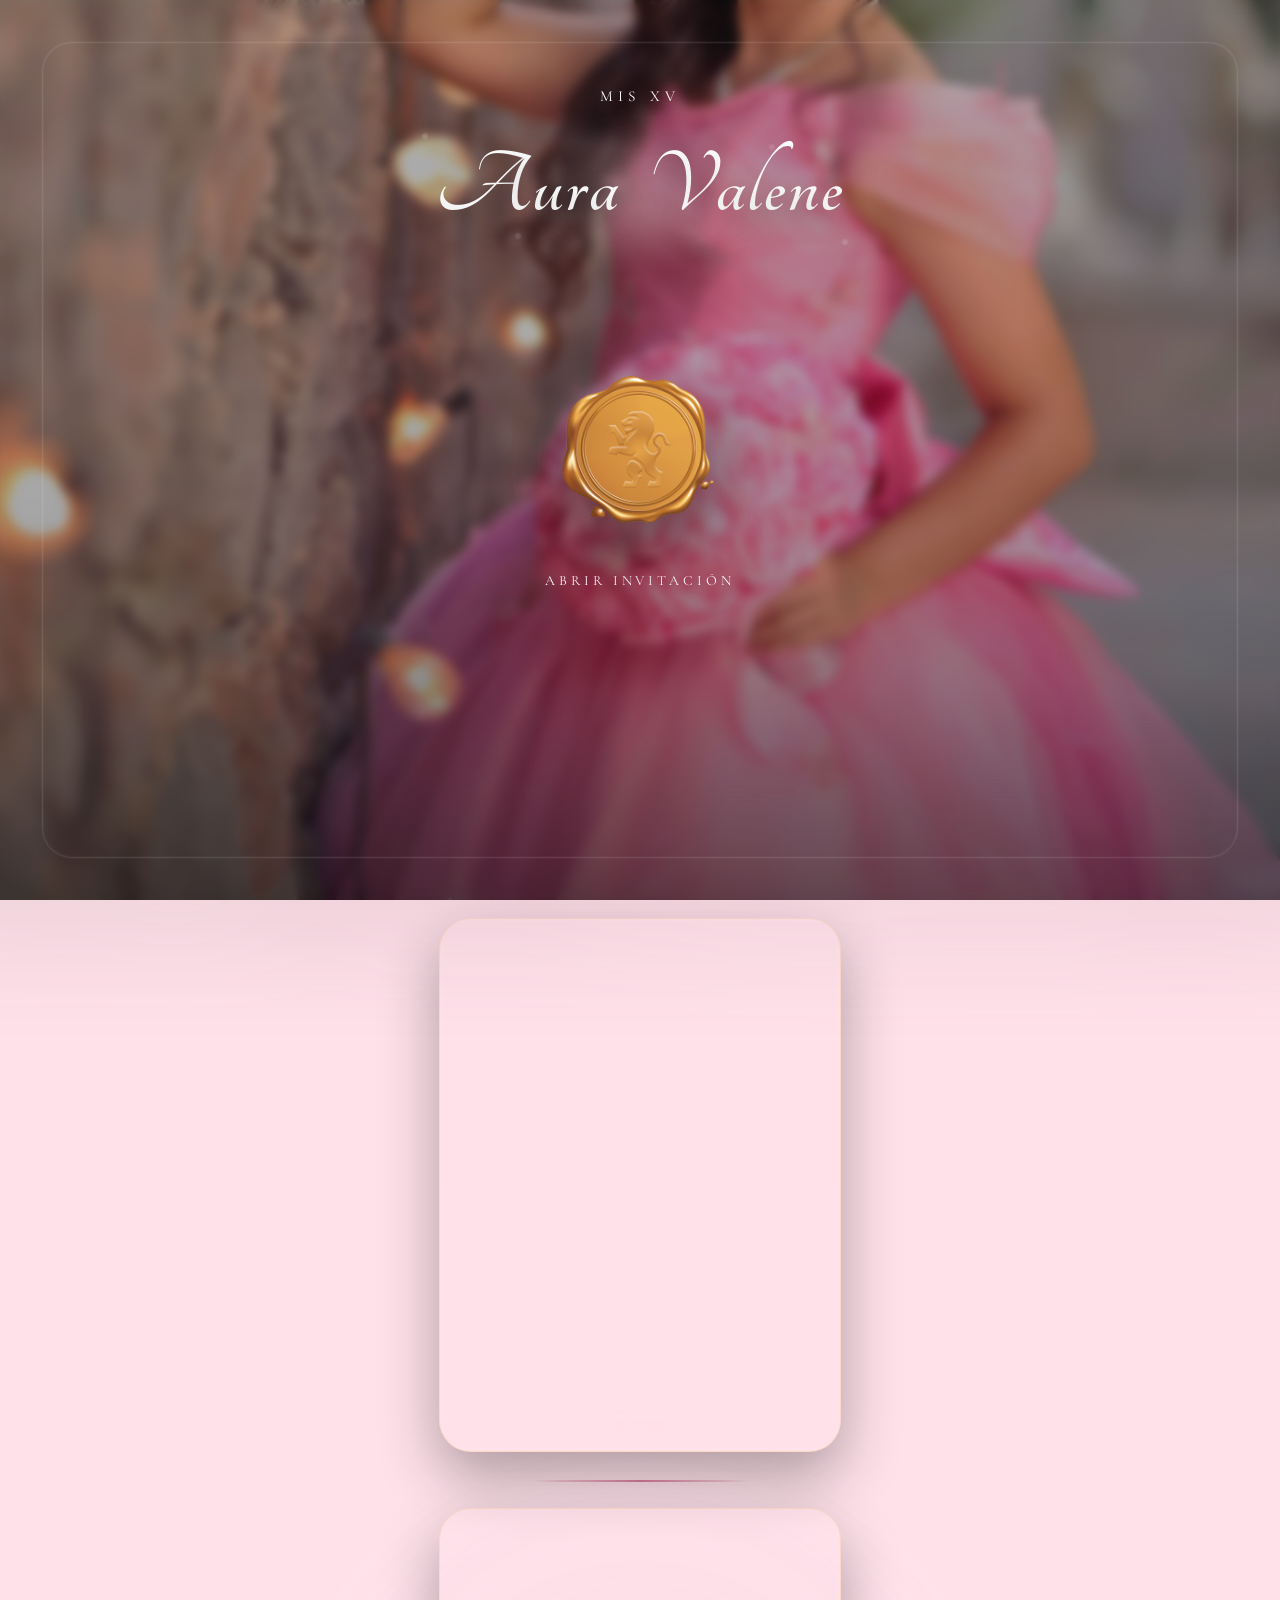
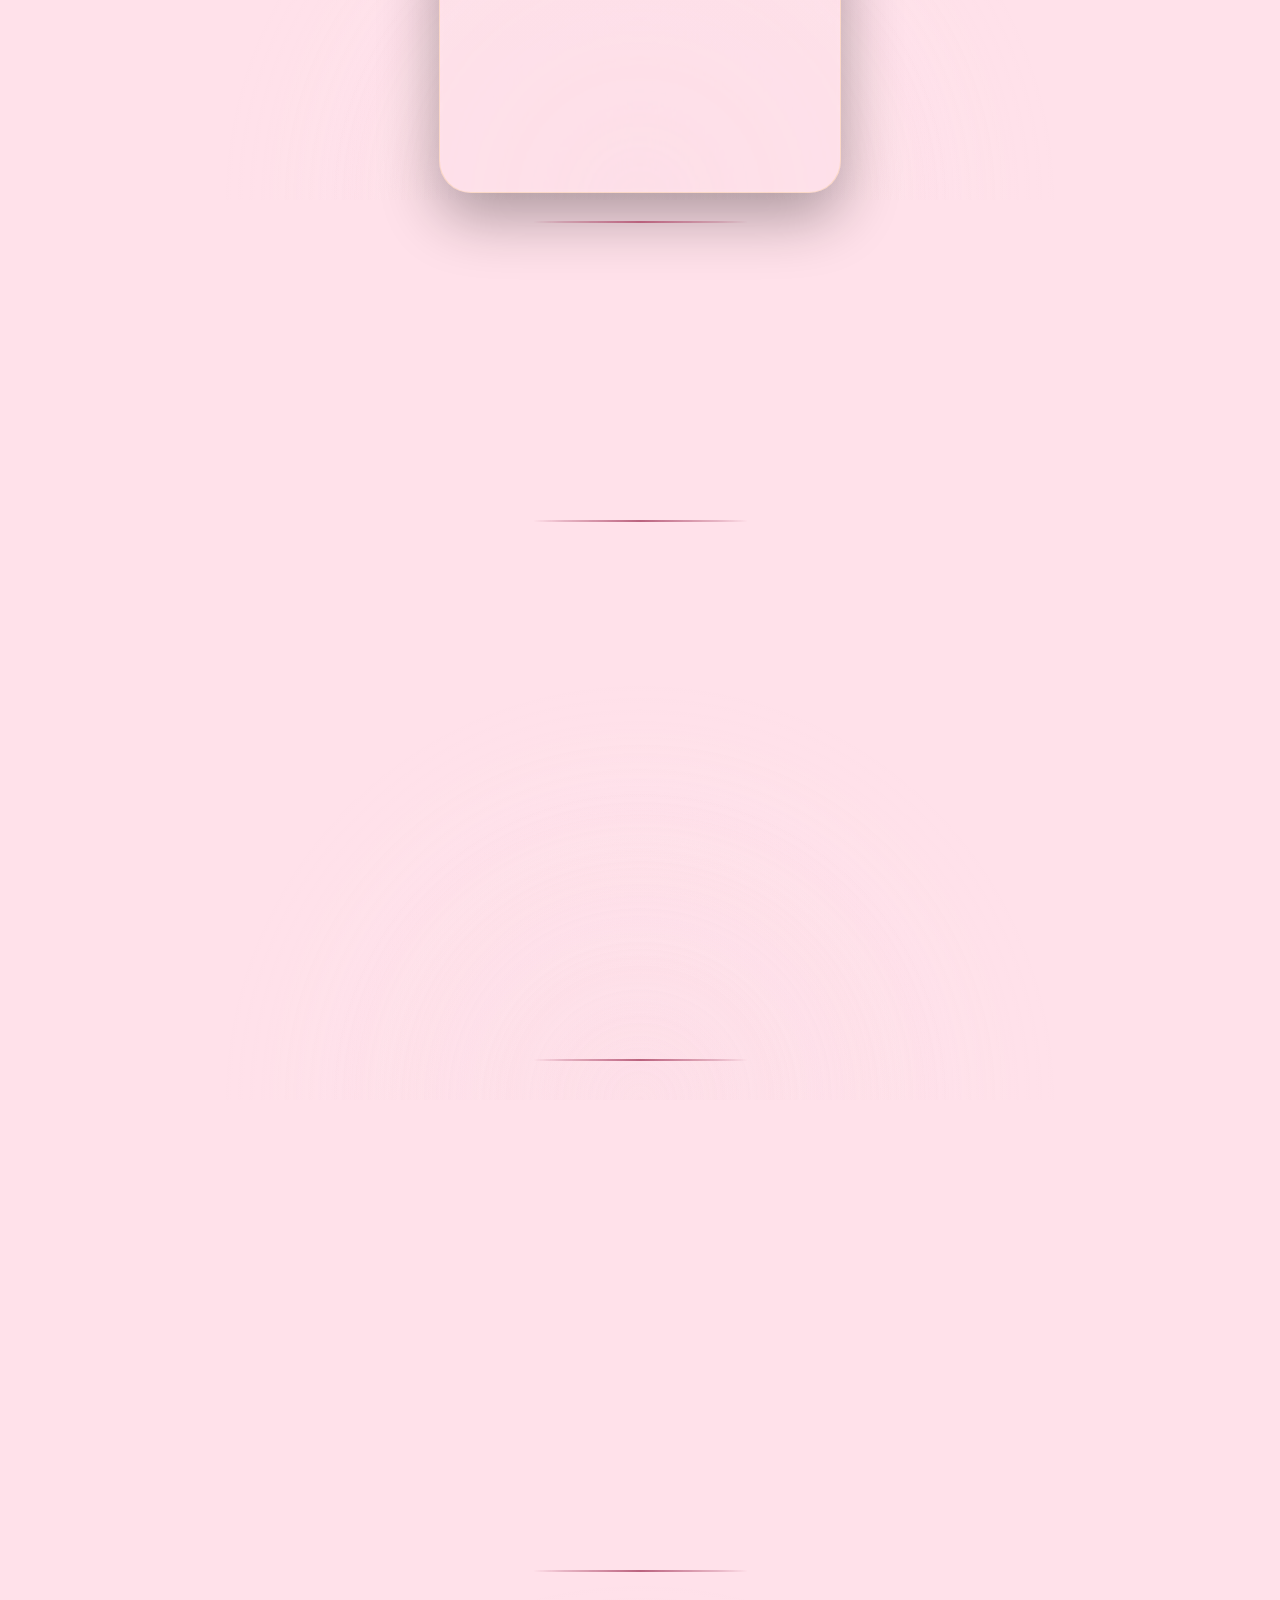
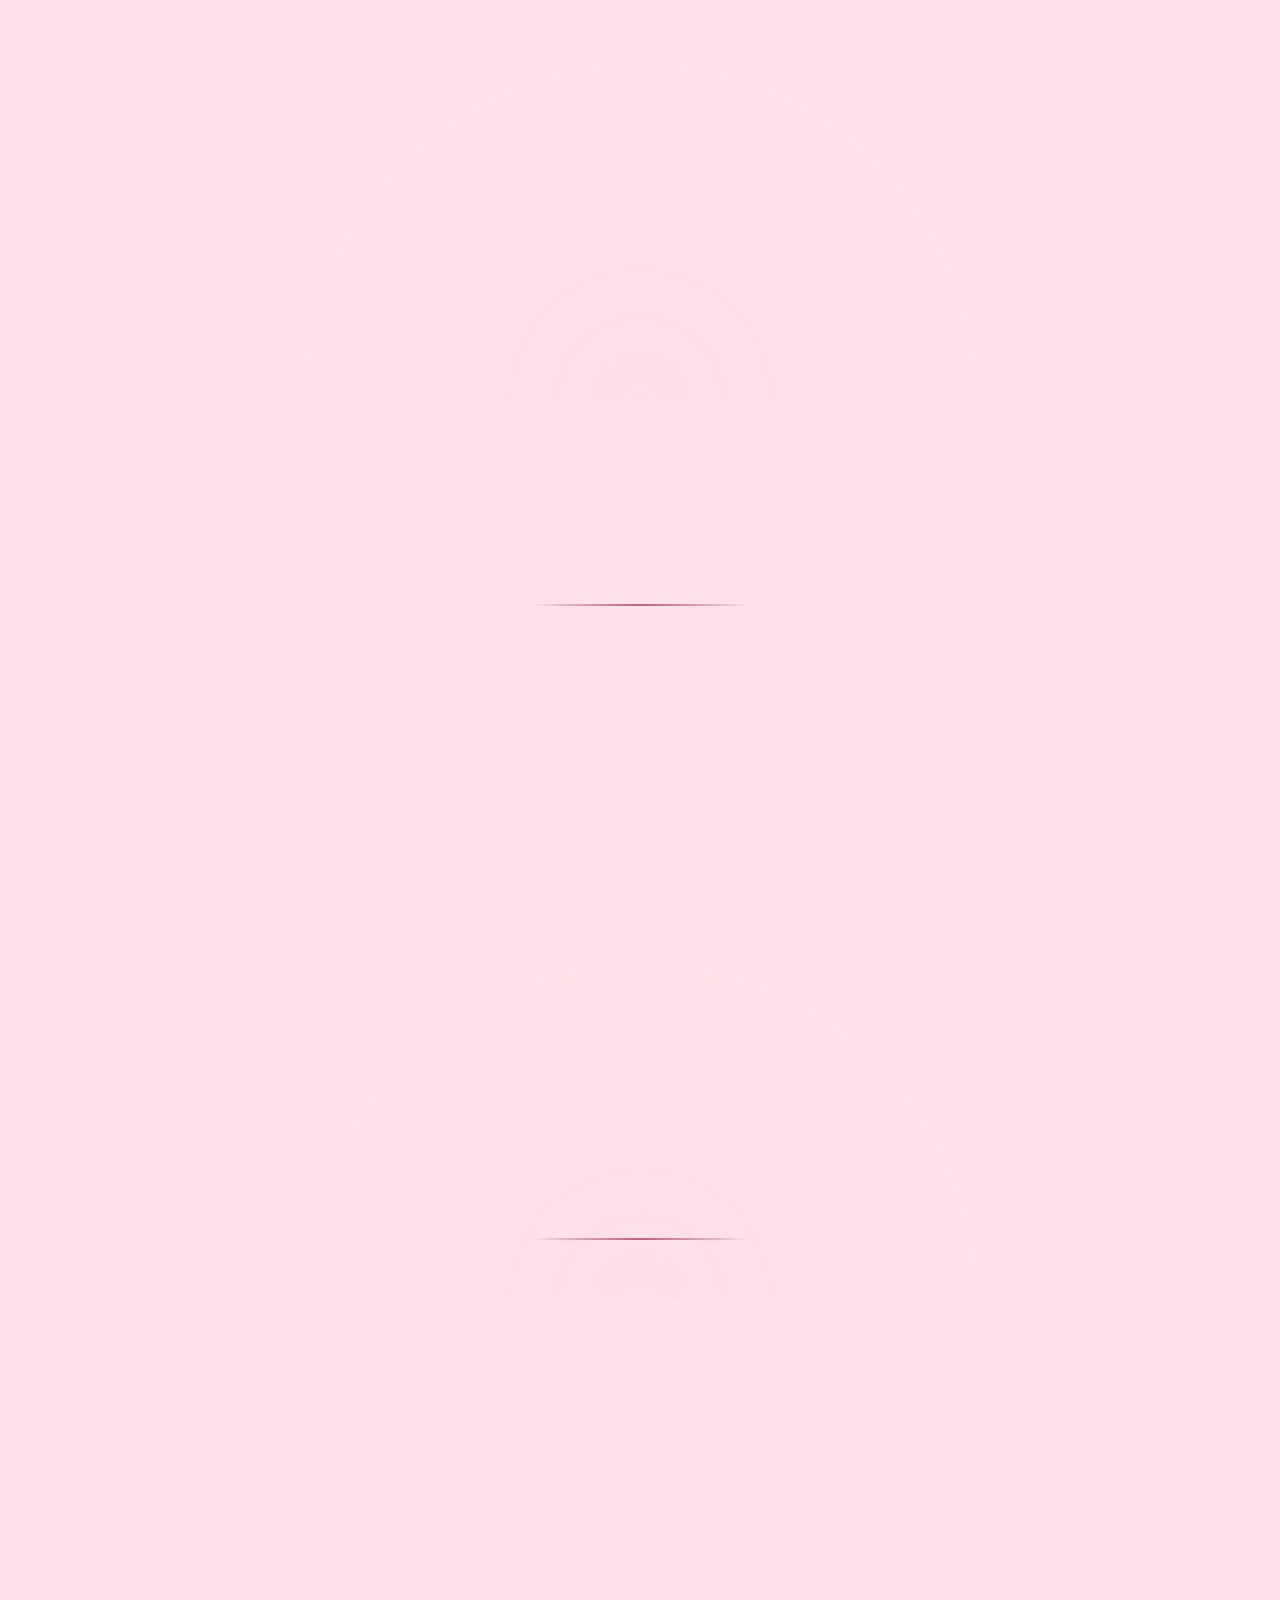
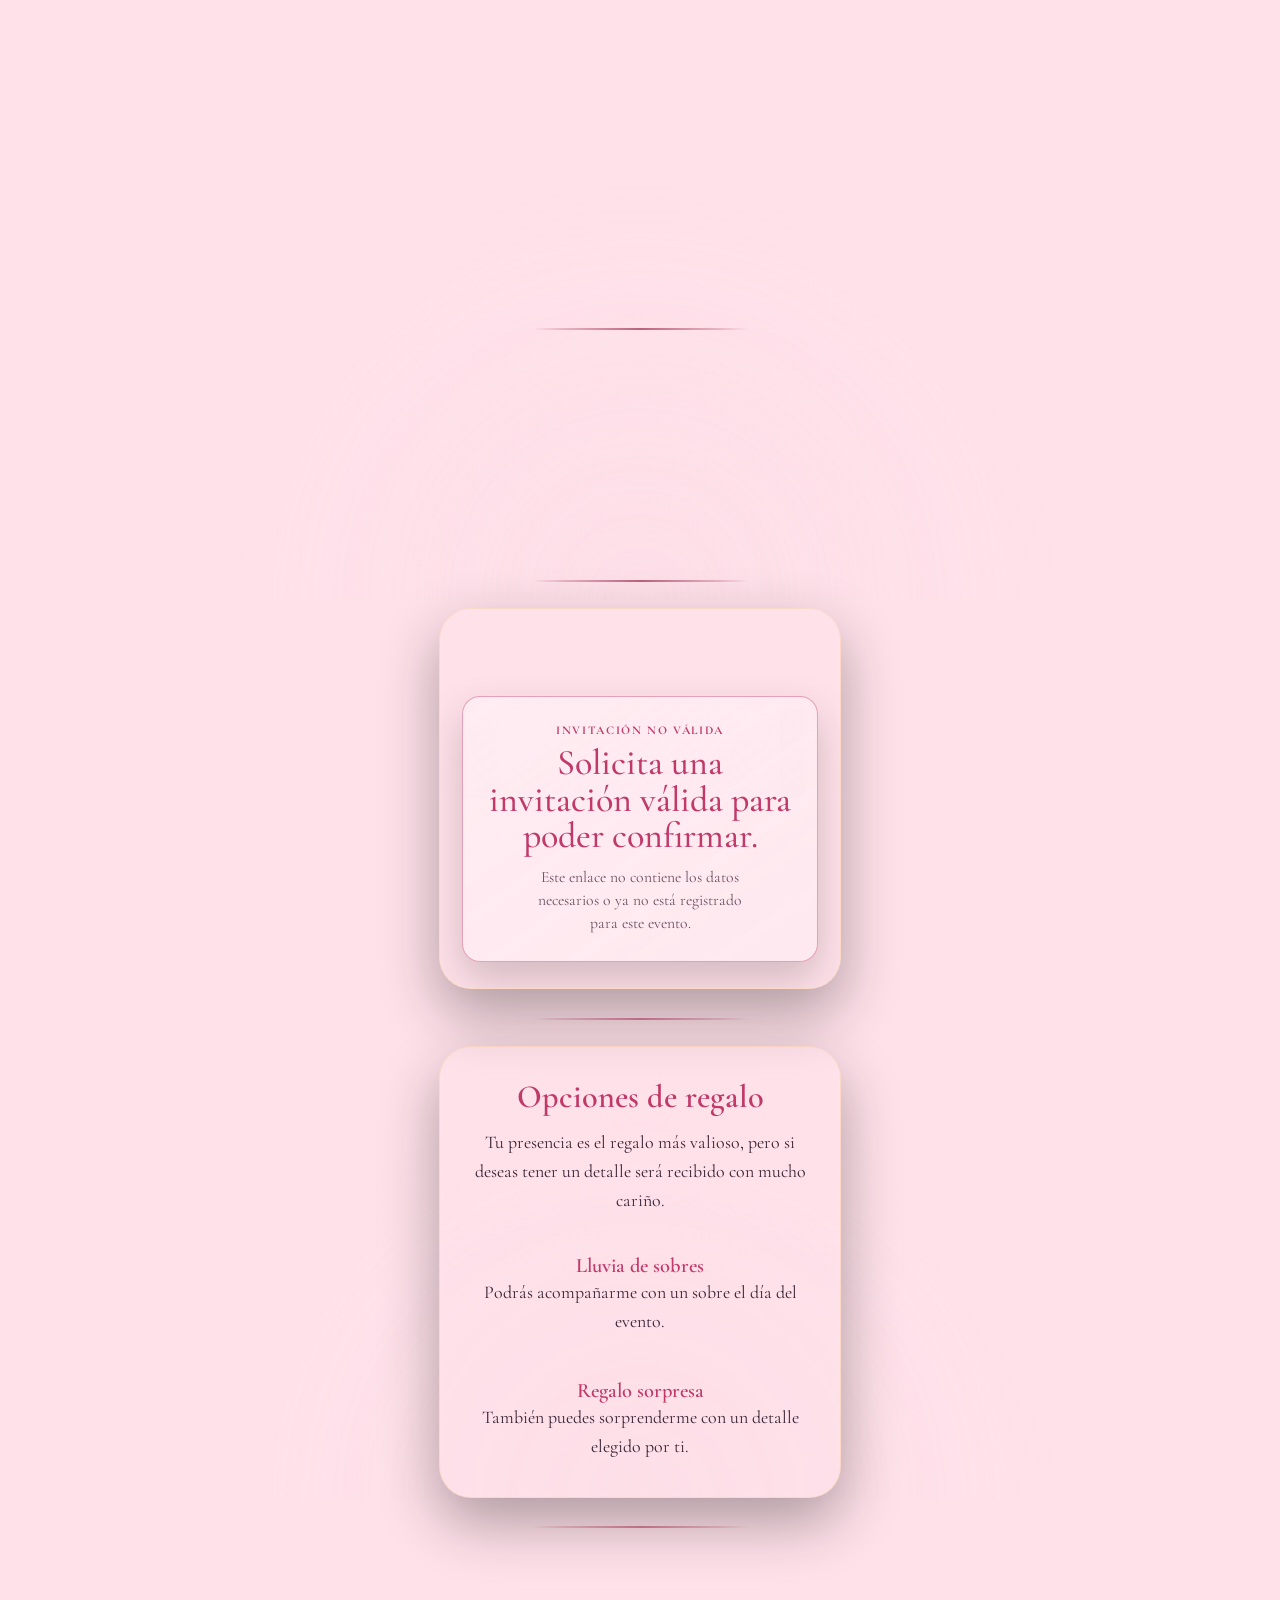
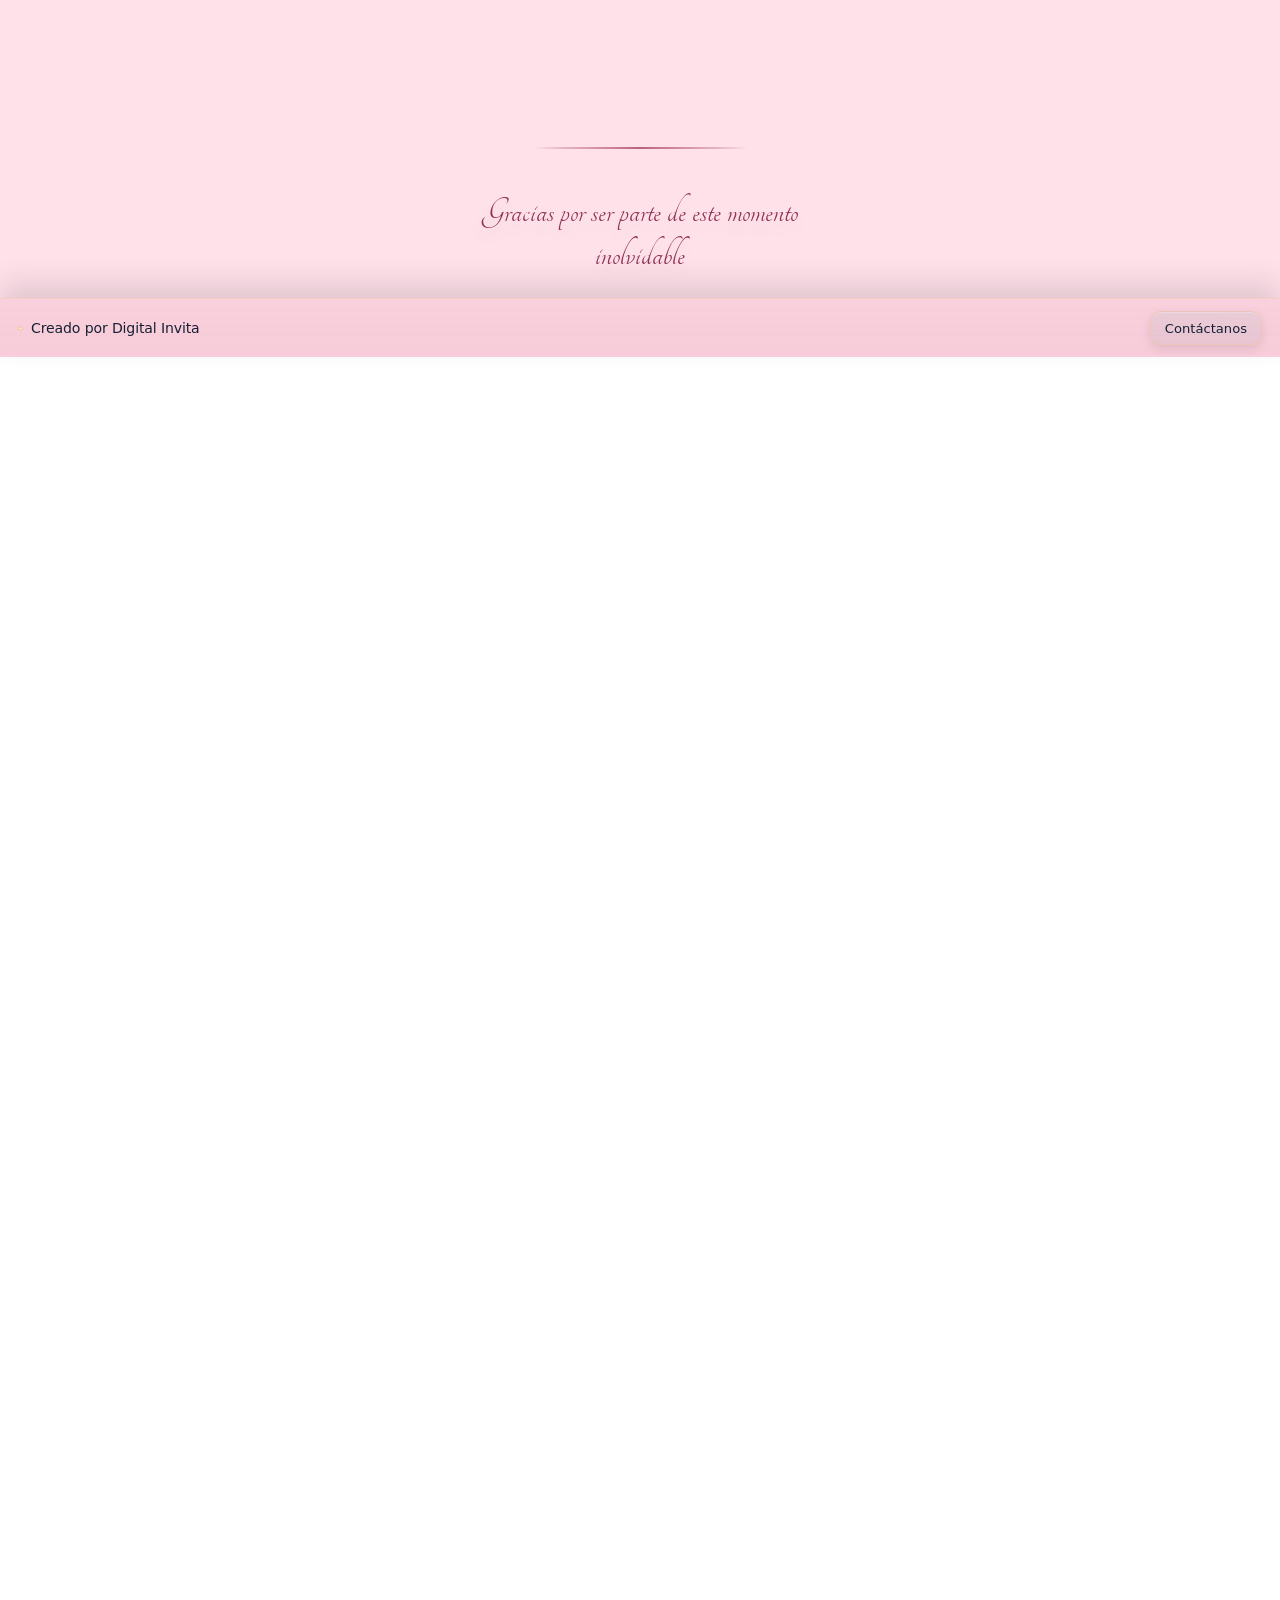
==== commit f38109b0: "Add files via upload" ====
--- a/index.html
+++ b/index.html
@@ -1 +1 @@
-<!DOCTYPE html><html lang="es" class="opening-mode-pending"><head><meta charset="UTF-8"><meta name="viewport" content="width=device-width, initial-scale=1.0"><title>Mis XV | Aura Valene</title><meta name="description" content="Acompáñanos a celebrar este día tan especial."><meta property="og:title" content="Mis XV | Aura Valene"><meta property="og:description" content="Acompáñanos a celebrar este día tan especial."><meta property="og:image" content="media/portada-og-whatsapp.jpg"><meta property="og:image:url" content="media/portada-og-whatsapp.jpg"><meta property="og:image:secure_url" content="media/portada-og-whatsapp.jpg"><meta property="og:image:type" content="image/jpeg"><meta property="og:image:width" content="1200"><meta property="og:image:height" content="630"><meta property="og:image:alt" content="Mis XV | Aura Valene"><meta property="og:url" content=""><meta property="og:type" content="website"><meta property="og:site_name" content="Digital Invita"><meta itemprop="image" content="media/portada-og-whatsapp.jpg"><meta name="thumbnail" content="media/portada-og-whatsapp.jpg"><meta name="twitter:card" content="summary_large_image"><meta name="twitter:title" content="Mis XV | Aura Valene"><meta name="twitter:description" content="Acompáñanos a celebrar este día tan especial."><meta name="twitter:image" content="media/portada-og-whatsapp.jpg"><link rel="image_src" href="media/portada-og-whatsapp.jpg"><link rel="icon" type="image/png" sizes="32x32" href="favicon.png"><link rel="icon" type="image/png" sizes="16x16" href="favicon.png"><link rel="shortcut icon" href="favicon.png"><style id="critical-startup-style"> /* Keep first paint neutral while the saved config hydrates. */ html.opening-mode-pending, html.opening-mode-pending body { background: #f4f1ec !important; } html.opening-mode-pending .page, html.opening-mode-pending .smart-background, html.opening-mode-pending canvas, html.opening-mode-pending .floating-btn, html.opening-mode-pending .toast { visibility: hidden !important; } html.opening-mode-pending .overlay { background: #f4f1ec !important; } html.opening-mode-pending .overlay-card { opacity: 0 !important; } </style><link rel="preconnect" href="https://fonts.googleapis.com"><link rel="preconnect" href="https://fonts.gstatic.com" crossorigin><script> (() => { try { const rawConfig = localStorage.getItem("digital_invita_public_config_v1"); const config = rawConfig ? JSON.parse(rawConfig) : null; if (config?.theme?.openingMode === "envelope") { document.documentElement.classList.add("opening-mode-envelope"); } } catch (error) {} })(); </script><script> (() => { const releaseStartup = () => document.documentElement.classList.remove("opening-mode-pending"); window.addEventListener("error", releaseStartup, { once: true }); window.addEventListener("DOMContentLoaded", () => window.setTimeout(releaseStartup, 1200), { once: true }); window.setTimeout(() => { if (document.documentElement.classList.contains("opening-mode-pending")) releaseStartup(); }, 4000); })(); </script><link rel="preload" as="image" href="media/0fp.jpg" fetchpriority="high"><link href="https://fonts.googleapis.com/css2?family=Alex+Brush&family=Allura&family=Bodoni+Moda:ital,wght@0,400;0,500;0,600;0,700;1,400;1,500&family=Cinzel:wght@400;500;600;700&family=Cormorant+Garamond:wght@400;500;600;700&family=Cormorant+Infant:wght@400;500;600;700&family=Dancing+Script:wght@500;600;700&family=EB+Garamond:wght@400;500;600;700&family=Forum&family=Fredoka:wght@500;600;700&family=GFS+Didot&family=Great+Vibes&family=Imperial+Script&family=Italianno&family=Libre+Baskerville:wght@400;700&family=Lora:wght@400;500;600;700&family=Marcellus&family=Montserrat:wght@400;500;600;700&family=Mrs+Saint+Delafield&family=Nanum+Myeongjo:wght@400;700;800&family=Orbitron:wght@500;600;700;800&family=Parisienne&family=Petit+Formal+Script&family=Pinyon+Script&family=Playfair+Display:wght@400;500;600;700&family=Poppins:wght@400;500;600;700&family=Prata&family=Sacramento&family=Tangerine:wght@400;700&display=swap" rel="stylesheet"><link rel="preload" href="assets/styles.css" as="style"><link rel="stylesheet" href="assets/styles.css"></head><body class="locked"><div class="smart-background" id="smartBackground" aria-hidden="true"><img id="smartBackgroundImage" alt=""></div><div class="overlay" id="overlay" role="dialog" aria-modal="true" aria-labelledby="overlayTitle"><div class="overlay-card"><div class="overlay-scene" id="overlayScene"><p class="overlay-kicker" id="overlayKicker">Mis XV</p><div class="overlay-title-wrap"><span class="title-glow" aria-hidden="true"></span><h1 class="overlay-title" id="overlayTitle">Nombre de la festejada</h1></div><div class="envelope-opening-scene" aria-hidden="true"><div class="envelope-card"><div class="envelope-paper"><img id="envelopePaperImage" alt="Portada de la invitación" decoding="async"><span></span><strong>Estás invitado</strong><small>Abre este momento especial</small></div><div class="envelope-details" aria-hidden="true"><span id="envelopeEventLabel">Invitación</span><strong id="envelopeNames">Nombre de la festejada</strong><small id="envelopeDate">Fecha del evento</small></div><div class="envelope-back"></div><div class="envelope-side envelope-side--left"></div><div class="envelope-side envelope-side--right"></div><div class="envelope-pocket"></div><div class="envelope-flap"></div></div></div><button class="wax-btn" id="openBtn" type="button" aria-label="Abrir invitación"><img id="sealImage" src="sello_cera.png" alt="Sello para abrir invitación" decoding="async"></button><div class="launch-status" aria-hidden="true"><span></span><strong>Sistemas listos</strong><span></span></div><div class="wax-caption">Abrir invitación</div></div></div></div><canvas id="particles" aria-hidden="true"></canvas><canvas id="particlesFront" aria-hidden="true"></canvas><div class="warp-flash" id="warpFlash" aria-hidden="true"><span class="elegant-spark" style="--spark-angle:-158deg;--spark-distance:112px;--spark-delay:.02s;--spark-trail:24px"></span><span class="elegant-spark" style="--spark-angle:-118deg;--spark-distance:86px;--spark-delay:.11s;--spark-trail:18px"></span><span class="elegant-spark" style="--spark-angle:-42deg;--spark-distance:104px;--spark-delay:.06s;--spark-trail:26px"></span><span class="elegant-spark" style="--spark-angle:18deg;--spark-distance:122px;--spark-delay:.14s;--spark-trail:21px"></span><span class="elegant-spark" style="--spark-angle:66deg;--spark-distance:92px;--spark-delay:.08s;--spark-trail:17px"></span><span class="elegant-spark" style="--spark-angle:142deg;--spark-distance:108px;--spark-delay:.16s;--spark-trail:23px"></span></div><div class="mission-accepted" id="missionAccepted" aria-hidden="true">Misión aceptada</div><audio id="audio" loop preload="none"><source type="audio/mpeg"></audio><main class="page"><section class="hero"><img id="heroImage" src="media/0fp.jpg" alt="Portada de Aura Valene" loading="eager" decoding="async" fetchpriority="high"><video id="heroVideo" class="hero-video" muted loop playsinline preload="none" hidden></video><canvas id="heroParticles" aria-hidden="true"></canvas><div class="hero-hud" aria-hidden="true"><span></span><span></span><span></span><span></span></div><div class="hero-content"><div class="hero-label" id="heroLabel">Mis XV</div><h1 class="hero-name" id="nombre">Nombre de la festejada</h1><div class="hero-date" id="fechaEvento"></div></div></section><div class="separator"></div><section class="section story-section" id="storySection"><h2 id="storyTitle">Mi historia</h2><p class="story-text" id="storyText1" data-fulltext=""></p><div class="featured-photo"><img id="storyImage" src="media/fhistoria.jpg" alt="Fotografía de Aura Valene" loading="lazy" decoding="async"></div><p class="story-text" id="storyText2" data-fulltext=""></p></section><div class="separator"></div><section class="section" id="parentsSection"><span class="eyebrow" id="parentsEyebrow">En compañía de mis padres</span><div class="script-block" id="parentsNames"></div><div class="parents-grid" id="parentsGroups" hidden></div><div class="grandparents-block" id="grandparentsBlock" hidden><span class="grandparents-eyebrow" id="grandparentsEyebrow">Y con la bendición de mis abuelos</span><div class="family-names" id="grandparentsNames"></div></div><p id="parentsInviteText" style="margin-top:16px;"></p></section><div class="separator"></div><section class="section" id="godparentsSection"><span class="eyebrow" id="godparentsEyebrow">Mis padrinos</span><div class="script-block" id="godparentsNames"></div><div class="godparents-list" id="godparentsItems" hidden></div></section><div class="separator"></div><section class="section" id="ceremonySection"><h2 id="ceremonyTitle">Ceremonia</h2><div class="event-card"><div class="event-time" id="ceremonyTime"></div><div class="event-place-group"><div class="event-place" id="ceremonyPlace"></div><div class="event-place-detail" id="ceremonyPlaceDetail" hidden></div></div><div class="event-media-stack" id="ceremonyIconWrap"><div class="dresscode-figure"><img id="ceremonyImage" src="media/cereminia.png" alt="Ceremonia" loading="lazy" decoding="async"></div></div><div class="event-media-stack" id="ceremonyMapWrap" hidden><div class="map"><iframe id="ceremonyMapEmbed" src="" loading="lazy" referrerpolicy="no-referrer-when-downgrade" title="Mapa de la ceremonia"></iframe></div></div><div class="event-media-stack" id="ceremonyPhotoWrap" hidden><div class="event-place-photo"><img id="ceremonyPhoto" src="" alt="Lugar de la ceremonia" loading="lazy" decoding="async"></div></div><div class="event-media-stack" id="ceremonyVideoWrap" hidden><div class="event-place-video"><video id="ceremonyVideo" autoplay muted playsinline loop preload="none"></video></div></div><div><a class="btn" id="ceremonyMapLink" href="#" target="_blank" rel="noopener noreferrer" hidden>Cómo llegar</a></div></div></section><div class="separator"></div><section class="section" id="receptionSection"><h2 id="receptionTitle">Recepción</h2><div class="event-card"><div class="event-time" id="receptionTime"></div><div class="event-place-group"><div class="event-place" id="receptionPlace"></div><div class="event-place-detail" id="receptionPlaceDetail" hidden></div></div><div class="event-media-stack" id="receptionIconWrap" hidden><div class="dresscode-figure"><img id="receptionImage" src="" alt="Recepción" loading="lazy" decoding="async"></div></div><div class="event-media-stack" id="receptionMapWrap" hidden><div class="map"><iframe id="receptionMapEmbed" src="" loading="lazy" referrerpolicy="no-referrer-when-downgrade" title="Mapa del salón"></iframe></div></div><div class="event-media-stack" id="receptionPhotoWrap" hidden><div class="event-place-photo"><img id="receptionPhoto" src="" alt="Lugar de la recepción" loading="lazy" decoding="async"></div></div><div class="event-media-stack" id="receptionVideoWrap" hidden><div class="event-place-video"><video id="receptionVideo" autoplay muted playsinline loop preload="none"></video></div></div><div><a class="btn" id="receptionMapLink" href="#" target="_blank" rel="noopener noreferrer" hidden>Cómo llegar</a></div></div></section><div class="separator"></div><section class="section" id="timelineSection"><h2>Itinerario</h2><div class="timeline" id="timelineList"></div></section><div class="separator"></div><section class="section" id="countdown-section"><h2 id="countdownTitle">Faltan pocos días</h2><p id="countdownIntro">La cuenta regresiva ha comenzado para vivir un momento inolvidable.</p><div class="countdown-shell"><div class="countdown-date-card" id="countdownDateCard" hidden><div class="countdown-date-card__month" id="countdownDateMonth"></div><div class="countdown-date-card__main"><span id="countdownDateWeekday"></span><strong id="countdownDateDay"></strong><span id="countdownDateYear"></span></div></div><div id="countdown" aria-live="polite"></div><div class="countdown-caption" id="countdownCaption">Preparando una noche inolvidable.</div><div class="countdown-calendar-action" id="countdownCalendarAction" hidden><a class="btn" href="#" id="countdownCalendarBtn">Agendar momento</a></div></div></section><div class="separator"></div><section class="section" id="gallerySection"><h2>Galería</h2><div class="gallery-showcase"><div class="gallery-stage" id="galleryStage"><img src="media/g1.jpg" alt="Galería destacada" id="galleryPreviewImg" loading="lazy" decoding="async"><video id="galleryPreviewVideo" class="gallery-preview-video" controls playsinline preload="none" hidden></video></div><div class="gallery-controls"><div class="gallery-meta"><strong id="galleryMetaIndex">Foto 1 de 6</strong><span id="galleryMetaHint">Toca una imagen para destacar o abrir.</span></div><div class="gallery-nav"><button type="button" id="galleryPrev" aria-label="Foto anterior">‹</button><button type="button" id="galleryNext" aria-label="Foto siguiente">›</button></div></div></div><div class="gallery" id="galleryGrid"></div></section><div class="separator"></div><section class="section" id="dressSection"><h2 id="dressTitle">Dress Code</h2><ul class="dress-code-list" id="dressValue"><li>Formal</li></ul><div class="dress-color-palette" id="dressColorPalette" hidden></div><div class="dresscode-figure"><img id="dressImage" src="media/vestimenta.png" alt="Código de vestimenta" loading="lazy" decoding="async"></div><p class="mini-note" id="dressNote"></p></section><div class="separator"></div><section class="section adult-notice-section" id="adultNoticeSection" role="note"><h2 id="adultNoticeTitle">Una celebración para adultos</h2><p id="adultNoticeText">Con mucho cariño, hemos preparado esta celebración exclusivamente para adultos.<br>Agradecemos mucho su comprensión.</p></section><div class="separator"></div><section class="section" id="rsvpSection"><h2>Confirma tu presencia</h2><div class="rsvp-personalization" id="rsvpPersonalization" hidden><span class="rsvp-personalization__eyebrow" id="rsvpPersonalizationEyebrow">Invitación preparada especialmente para</span><strong class="rsvp-personalization__recipient" id="rsvpPersonalizationRecipient"></strong><span class="rsvp-personalization__divider" aria-hidden="true"></span><p class="rsvp-personalization__message" id="rsvpPersonalizationText"></p><div class="rsvp-personalization__passes"><span>Cupo reservado</span><strong id="rsvpPersonalizationPasses"></strong></div></div><div class="rsvp-invalid" id="rsvpInvalidNotice" hidden><span>Invitación no válida</span><strong>Solicita una invitación válida para poder confirmar.</strong><p>Este enlace no contiene los datos necesarios o ya no está registrado para este evento.</p></div><div class="rsvp-card"><div class="field" id="guestNameField"><label for="guestName" id="guestNameLabel">Tu nombre</label><input type="text" id="guestName" placeholder="Escríbelo aquí"></div><div class="field" id="guestCountField"><label for="guestCount">¿Cuántas personas asistirán?</label><select id="guestCount" data-pases="6"><option value="">Selecciona una opción</option></select></div><div class="family-members" id="familyMembersField" hidden><div class="family-members__head"><strong>Nombres de quienes asistirán</strong><span>Escribe el nombre de cada persona que asistirá.</span></div><div class="family-members__list" id="familyMembersList"></div></div><div class="rsvp-buttons"><button type="button" id="confirmYes">Confirmar asistencia</button><button type="button" id="confirmNo" class="btn-secondary">No podré asistir</button></div><p class="rsvp-deadline-note" id="rsvpDeadlineNote" hidden></p></div><div class="rsvp-receipt" id="rsvpReceipt" hidden><span class="rsvp-receipt__eyebrow">Confirmación registrada</span><h3 id="rsvpReceiptTitle">¡Gracias por confirmar!</h3><p id="rsvpReceiptText">Nos dará mucho gusto compartir este momento con ustedes. Nos vemos pronto.</p><div class="rsvp-receipt__identity"><strong id="rsvpReceiptName"></strong><span id="rsvpReceiptCount"></span></div><div class="rsvp-receipt__attendees" id="rsvpReceiptAttendees" hidden></div><div class="rsvp-receipt__qr" id="rsvpReceiptQr" aria-label="Código QR de confirmación"></div><span class="rsvp-receipt__qr-label">Pase digital de acceso</span><span class="rsvp-receipt__folio" id="rsvpReceiptFolio"></span></div></section><div class="separator"></div><section class="section" id="giftSection"><h2 id="giftTitle">Opciones de regalo</h2><p id="giftIntro">Tu presencia es el regalo más valioso para mí, pero si deseas tener un detalle, aquí encontrarás algunas opciones pensadas con mucho cariño.</p><div class="gift-options"><div class="gift-option-card" id="giftOption1Card"><div class="gift-option-media"><img class="envelope" id="envelopeImage" src="sobre.png" alt="Lluvia de sobres" loading="lazy" decoding="async"></div><h3 class="gift-option-title" id="giftOption1Title">Lluvia de sobres</h3><p class="gift-option-copy" id="giftOption1Copy">Si lo prefieres, podrás acompañarme con un sobre el día del evento. Será un detalle recibido con muchísimo cariño y gratitud.</p></div><div class="gift-option-card" id="giftOption2Card"><div class="gift-option-media"><img class="surprise" id="surpriseImage" src="regalo.png" alt="Regalo sorpresa" loading="lazy" decoding="async"></div><h3 class="gift-option-title" id="giftOption2Title">Regalo sorpresa</h3><p class="gift-option-copy" id="giftOption2Copy">También puedes sorprenderme con un detalle especial elegido por ti. Lo importante será el cariño con el que venga.</p></div></div><div class="gift-links-panel" id="giftLinksPanel"><h3 class="gift-option-title" id="giftLinksTitle">Mesa de regalos</h3><p class="mini-note" id="giftLinksIntro">Si prefieres elegir un detalle en línea, también puedes apoyarte en estas opciones de mesa de regalos:</p><div class="gift-links" id="giftLinks"></div></div><div class="bank-transfer-card" id="bankTransferCard" hidden><h3 class="gift-option-title" id="bankTransferTitle"></h3><span class="bank-transfer-card__eyebrow" id="bankTransferEyebrow"></span><p id="bankTransferIntro"></p><div class="bank-transfer-card__visual" id="bankTransferVisual" hidden><img id="bankTransferImage" alt="Tarjeta para transferencia" loading="lazy" decoding="async"><div class="bank-transfer-card__overlay" id="bankTransferOverlay"></div></div><dl class="bank-transfer-details" id="bankTransferDetails"></dl><p class="bank-transfer-note" id="bankTransferNote"></p></div></section><div class="separator"></div><section class="section" id="agendaSectionUi"><h2>Accesos rápidos</h2><div class="utilities"><a class="btn" href="#gallerySection" id="agendaGalleryBtn">Ver galería</a><a class="btn" href="#countdown-section" id="verCuenta">Ver cuenta regresiva</a></div></section><div class="separator"></div><section class="section" id="albumSection"><h2 id="albumTitle">Álbum digital</h2><div class="album-card"><p id="albumCopy">Comparte las mejores fotos de este gran día y conserva en un solo lugar los recuerdos más especiales.</p><div class="album-qr" id="albumQrLink" hidden aria-label="Código QR del álbum digital"><span class="album-qr-shell"><span id="albumQrCanvas" aria-hidden="true"></span></span><span class="album-qr-caption">Escanea para abrir el álbum</span></div><div class="utilities"><a class="btn" href="#" id="albumBtn" target="_blank" rel="noopener noreferrer">Ver álbum digital</a></div></div></section><div class="separator"></div><div class="closing-note" id="closingNote">Gracias por ser parte de este momento inolvidable</div><footer class="brand-footer"><div class="brand-copy"><p class="brand-caption">Invitación creada con amor digital</p><a class="brand-link" id="brandLink" href="https://www.facebook.com/profile.php?id=61587804296779&locale=es_LA" target="_blank" rel="noopener noreferrer">Creado por Digital Invita</a><p class="brand-question">Invitaciones digitales para eventos</p></div><div class="brand-cta"><a id="brandCtaLink" href="https://wa.me/525550591264?text=Hola%2C%20estoy%20interesado%28a%29%20en%20una%20invitaci%C3%B3n%20digital%20para%20mi%20evento.%20Me%20gustar%C3%ADa%20recibir%20m%C3%A1s%20informaci%C3%B3n%20sobre%20los%20dise%C3%B1os%2C%20precios%20y%20lo%20que%20incluye." target="_blank" rel="noopener noreferrer">Contáctanos</a></div></footer></main><div class="lightbox" id="lightbox" role="dialog" aria-modal="true" aria-hidden="true" aria-label="Galería ampliada"><div class="lightbox-content"><button class="lightbox-close" id="closeLightbox" type="button" aria-label="Cerrar galería">×</button><div class="lightbox-main"><div class="viewer-counter" id="viewerCounter">1 / 6</div><button class="lightbox-nav lightbox-nav--prev" id="lightboxPrev" type="button" aria-label="Multimedia anterior">‹</button><button class="lightbox-nav lightbox-nav--next" id="lightboxNext" type="button" aria-label="Multimedia siguiente">›</button><img class="lightbox-img" id="lightboxImg" alt="Imagen ampliada"><video class="lightbox-video" id="lightboxVideo" controls playsinline preload="metadata" hidden></video></div><div class="thumbs" id="thumbs"></div></div></div><button class="floating-btn" id="musicBtn" type="button" aria-label="Pausar música"></button><button class="floating-btn" id="toTopBtn" type="button" aria-label="Volver arriba">↑</button><div class="toast" id="toast" role="status" aria-live="polite"></div><script src="assets/app.js" defer></script></body></html>+<!DOCTYPE html><html lang="es" class="opening-mode-pending"><head><meta charset="UTF-8"><meta name="viewport" content="width=device-width, initial-scale=1.0"><title>Mis XV | Aura Valene</title><meta name="description" content="Acompáñanos a celebrar este día tan especial."><meta itemprop="name" content="Mis XV | Aura Valene"><meta itemprop="description" content="Acompáñanos a celebrar este día tan especial."><meta property="og:title" content="Mis XV | Aura Valene"><meta property="og:description" content="Acompáñanos a celebrar este día tan especial."><meta property="og:image" content="https://aura-valene.digitalinvita.com.mx/media/portada-og-whatsapp.jpg"><meta property="og:image:url" content="https://aura-valene.digitalinvita.com.mx/media/portada-og-whatsapp.jpg"><meta property="og:image:secure_url" content="https://aura-valene.digitalinvita.com.mx/media/portada-og-whatsapp.jpg"><meta property="og:image:type" content="image/jpeg"><meta property="og:image:width" content="1200"><meta property="og:image:height" content="630"><meta property="og:image:alt" content="Mis XV | Aura Valene"><meta property="og:url" content="https://aura-valene.digitalinvita.com.mx/"><meta property="og:type" content="website"><meta property="og:site_name" content="Digital Invita"><meta itemprop="image" content="https://aura-valene.digitalinvita.com.mx/media/portada-og-whatsapp.jpg"><meta itemprop="thumbnailUrl" content="https://aura-valene.digitalinvita.com.mx/media/portada-og-whatsapp.jpg"><meta name="thumbnail" content="https://aura-valene.digitalinvita.com.mx/media/portada-og-whatsapp.jpg"><meta name="twitter:card" content="summary_large_image"><meta name="twitter:title" content="Mis XV | Aura Valene"><meta name="twitter:description" content="Acompáñanos a celebrar este día tan especial."><meta name="twitter:image" content="https://aura-valene.digitalinvita.com.mx/media/portada-og-whatsapp.jpg"><link rel="image_src" href="https://aura-valene.digitalinvita.com.mx/media/portada-og-whatsapp.jpg"><link itemprop="thumbnailUrl" href="https://aura-valene.digitalinvita.com.mx/media/portada-og-whatsapp.jpg"><link rel="icon" type="image/png" sizes="32x32" href="favicon.png"><link rel="icon" type="image/png" sizes="16x16" href="favicon.png"><link rel="shortcut icon" href="favicon.png"><style id="critical-startup-style"> /* Keep first paint neutral while the saved config hydrates. */ html.opening-mode-pending, html.opening-mode-pending body { background: #f4f1ec !important; } html.opening-mode-pending .page, html.opening-mode-pending .smart-background, html.opening-mode-pending canvas, html.opening-mode-pending .floating-btn, html.opening-mode-pending .toast { visibility: hidden !important; } html.opening-mode-pending .overlay { background: #f4f1ec !important; } html.opening-mode-pending .overlay-card { opacity: 0 !important; } </style><link rel="preconnect" href="https://fonts.googleapis.com"><link rel="preconnect" href="https://fonts.gstatic.com" crossorigin><script> (() => { try { const rawConfig = localStorage.getItem("digital_invita_public_config_v1"); const config = rawConfig ? JSON.parse(rawConfig) : null; if (config?.theme?.openingMode === "envelope") { document.documentElement.classList.add("opening-mode-envelope"); } } catch (error) {} })(); </script><script> (() => { const releaseStartup = () => document.documentElement.classList.remove("opening-mode-pending"); window.addEventListener("error", releaseStartup, { once: true }); window.addEventListener("DOMContentLoaded", () => window.setTimeout(releaseStartup, 1200), { once: true }); window.setTimeout(() => { if (document.documentElement.classList.contains("opening-mode-pending")) releaseStartup(); }, 4000); })(); </script><link rel="preload" as="image" href="media/0fp.jpg" fetchpriority="high"><link href="https://fonts.googleapis.com/css2?family=Alex+Brush&family=Allura&family=Bodoni+Moda:ital,wght@0,400;0,500;0,600;0,700;1,400;1,500&family=Cinzel:wght@400;500;600;700&family=Cormorant+Garamond:wght@400;500;600;700&family=Cormorant+Infant:wght@400;500;600;700&family=Dancing+Script:wght@500;600;700&family=EB+Garamond:wght@400;500;600;700&family=Forum&family=Fredoka:wght@500;600;700&family=GFS+Didot&family=Great+Vibes&family=Imperial+Script&family=Italianno&family=Libre+Baskerville:wght@400;700&family=Lora:wght@400;500;600;700&family=Marcellus&family=Montserrat:wght@400;500;600;700&family=Mrs+Saint+Delafield&family=Nanum+Myeongjo:wght@400;700;800&family=Orbitron:wght@500;600;700;800&family=Parisienne&family=Petit+Formal+Script&family=Pinyon+Script&family=Playfair+Display:wght@400;500;600;700&family=Poppins:wght@400;500;600;700&family=Prata&family=Sacramento&family=Tangerine:wght@400;700&display=swap" rel="stylesheet"><link rel="preload" href="assets/styles.css" as="style"><link rel="stylesheet" href="assets/styles.css"></head><body class="locked"><div class="smart-background" id="smartBackground" aria-hidden="true"><img id="smartBackgroundImage" alt=""></div><div class="overlay" id="overlay" role="dialog" aria-modal="true" aria-labelledby="overlayTitle"><div class="overlay-card"><div class="overlay-scene" id="overlayScene"><p class="overlay-kicker" id="overlayKicker">Mis XV</p><div class="overlay-title-wrap"><span class="title-glow" aria-hidden="true"></span><h1 class="overlay-title" id="overlayTitle">Nombre de la festejada</h1></div><div class="envelope-opening-scene" aria-hidden="true"><div class="envelope-card"><div class="envelope-paper"><img id="envelopePaperImage" alt="Portada de la invitación" decoding="async"><span></span><strong>Estás invitado</strong><small>Abre este momento especial</small></div><div class="envelope-details" aria-hidden="true"><span id="envelopeEventLabel">Invitación</span><strong id="envelopeNames">Nombre de la festejada</strong><small id="envelopeDate">Fecha del evento</small></div><div class="envelope-back"></div><div class="envelope-side envelope-side--left"></div><div class="envelope-side envelope-side--right"></div><div class="envelope-pocket"></div><div class="envelope-flap"></div></div></div><button class="wax-btn" id="openBtn" type="button" aria-label="Abrir invitación"><img id="sealImage" src="sello_cera.png" alt="Sello para abrir invitación" decoding="async"></button><div class="launch-status" aria-hidden="true"><span></span><strong>Sistemas listos</strong><span></span></div><div class="wax-caption">Abrir invitación</div></div></div></div><canvas id="particles" aria-hidden="true"></canvas><canvas id="particlesFront" aria-hidden="true"></canvas><div class="warp-flash" id="warpFlash" aria-hidden="true"><span class="elegant-spark" style="--spark-angle:-158deg;--spark-distance:112px;--spark-delay:.02s;--spark-trail:24px"></span><span class="elegant-spark" style="--spark-angle:-118deg;--spark-distance:86px;--spark-delay:.11s;--spark-trail:18px"></span><span class="elegant-spark" style="--spark-angle:-42deg;--spark-distance:104px;--spark-delay:.06s;--spark-trail:26px"></span><span class="elegant-spark" style="--spark-angle:18deg;--spark-distance:122px;--spark-delay:.14s;--spark-trail:21px"></span><span class="elegant-spark" style="--spark-angle:66deg;--spark-distance:92px;--spark-delay:.08s;--spark-trail:17px"></span><span class="elegant-spark" style="--spark-angle:142deg;--spark-distance:108px;--spark-delay:.16s;--spark-trail:23px"></span></div><div class="mission-accepted" id="missionAccepted" aria-hidden="true">Misión aceptada</div><audio id="audio" loop preload="none"><source type="audio/mpeg"></audio><main class="page"><section class="hero"><img id="heroImage" src="media/0fp.jpg" alt="Portada de Aura Valene" loading="eager" decoding="async" fetchpriority="high"><video id="heroVideo" class="hero-video" muted loop playsinline preload="none" hidden></video><canvas id="heroParticles" aria-hidden="true"></canvas><div class="hero-hud" aria-hidden="true"><span></span><span></span><span></span><span></span></div><div class="hero-content"><div class="hero-label" id="heroLabel">Mis XV</div><h1 class="hero-name" id="nombre">Nombre de la festejada</h1><div class="hero-date" id="fechaEvento"></div></div></section><div class="separator"></div><section class="section story-section" id="storySection"><h2 id="storyTitle">Mi historia</h2><p class="story-text" id="storyText1" data-fulltext=""></p><div class="featured-photo"><img id="storyImage" src="media/fhistoria.jpg" alt="Fotografía de Aura Valene" loading="lazy" decoding="async"></div><p class="story-text" id="storyText2" data-fulltext=""></p></section><div class="separator"></div><section class="section" id="parentsSection"><span class="eyebrow" id="parentsEyebrow">En compañía de mis padres</span><div class="script-block" id="parentsNames"></div><div class="parents-grid" id="parentsGroups" hidden></div><div class="grandparents-block" id="grandparentsBlock" hidden><span class="grandparents-eyebrow" id="grandparentsEyebrow">Y con la bendición de mis abuelos</span><div class="family-names" id="grandparentsNames"></div></div><p id="parentsInviteText" style="margin-top:16px;"></p></section><div class="separator"></div><section class="section" id="godparentsSection"><span class="eyebrow" id="godparentsEyebrow">Mis padrinos</span><div class="script-block" id="godparentsNames"></div><div class="godparents-list" id="godparentsItems" hidden></div></section><div class="separator"></div><section class="section" id="ceremonySection"><h2 id="ceremonyTitle">Ceremonia</h2><div class="event-card"><div class="event-time" id="ceremonyTime"></div><div class="event-place-group"><div class="event-place" id="ceremonyPlace"></div><div class="event-place-detail" id="ceremonyPlaceDetail" hidden></div></div><div class="event-media-stack" id="ceremonyIconWrap"><div class="dresscode-figure"><img id="ceremonyImage" src="media/cereminia.png" alt="Ceremonia" loading="lazy" decoding="async"></div></div><div class="event-media-stack" id="ceremonyMapWrap" hidden><div class="map"><iframe id="ceremonyMapEmbed" src="" loading="lazy" referrerpolicy="no-referrer-when-downgrade" title="Mapa de la ceremonia"></iframe></div></div><div class="event-media-stack" id="ceremonyPhotoWrap" hidden><div class="event-place-photo"><img id="ceremonyPhoto" src="" alt="Lugar de la ceremonia" loading="lazy" decoding="async"></div></div><div class="event-media-stack" id="ceremonyVideoWrap" hidden><div class="event-place-video"><video id="ceremonyVideo" autoplay muted playsinline loop preload="none"></video></div></div><div><a class="btn" id="ceremonyMapLink" href="#" target="_blank" rel="noopener noreferrer" hidden>Cómo llegar</a></div></div></section><div class="separator"></div><section class="section" id="receptionSection"><h2 id="receptionTitle">Recepción</h2><div class="event-card"><div class="event-time" id="receptionTime"></div><div class="event-place-group"><div class="event-place" id="receptionPlace"></div><div class="event-place-detail" id="receptionPlaceDetail" hidden></div></div><div class="event-media-stack" id="receptionIconWrap" hidden><div class="dresscode-figure"><img id="receptionImage" src="" alt="Recepción" loading="lazy" decoding="async"></div></div><div class="event-media-stack" id="receptionMapWrap" hidden><div class="map"><iframe id="receptionMapEmbed" src="" loading="lazy" referrerpolicy="no-referrer-when-downgrade" title="Mapa del salón"></iframe></div></div><div class="event-media-stack" id="receptionPhotoWrap" hidden><div class="event-place-photo"><img id="receptionPhoto" src="" alt="Lugar de la recepción" loading="lazy" decoding="async"></div></div><div class="event-media-stack" id="receptionVideoWrap" hidden><div class="event-place-video"><video id="receptionVideo" autoplay muted playsinline loop preload="none"></video></div></div><div><a class="btn" id="receptionMapLink" href="#" target="_blank" rel="noopener noreferrer" hidden>Cómo llegar</a></div></div></section><div class="separator"></div><section class="section" id="timelineSection"><h2>Itinerario</h2><div class="timeline" id="timelineList"></div></section><div class="separator"></div><section class="section" id="countdown-section"><h2 id="countdownTitle">Faltan pocos días</h2><p id="countdownIntro">La cuenta regresiva ha comenzado para vivir un momento inolvidable.</p><div class="countdown-shell"><div class="countdown-date-card" id="countdownDateCard" hidden><div class="countdown-date-card__month" id="countdownDateMonth"></div><div class="countdown-date-card__main"><span id="countdownDateWeekday"></span><strong id="countdownDateDay"></strong><span id="countdownDateYear"></span></div></div><div id="countdown" aria-live="polite"></div><div class="countdown-caption" id="countdownCaption">Preparando una noche inolvidable.</div><div class="countdown-calendar-action" id="countdownCalendarAction" hidden><a class="btn" href="#" id="countdownCalendarBtn">Agendar momento</a></div></div></section><div class="separator"></div><section class="section" id="gallerySection"><h2>Galería</h2><div class="gallery-showcase"><div class="gallery-stage" id="galleryStage"><img src="media/g1.jpg" alt="Galería destacada" id="galleryPreviewImg" loading="lazy" decoding="async"><video id="galleryPreviewVideo" class="gallery-preview-video" controls playsinline preload="none" hidden></video></div><div class="gallery-controls"><div class="gallery-meta"><strong id="galleryMetaIndex">Foto 1 de 6</strong><span id="galleryMetaHint">Toca una imagen para destacar o abrir.</span></div><div class="gallery-nav"><button type="button" id="galleryPrev" aria-label="Foto anterior">‹</button><button type="button" id="galleryNext" aria-label="Foto siguiente">›</button></div></div></div><div class="gallery" id="galleryGrid"></div></section><div class="separator"></div><section class="section" id="dressSection"><h2 id="dressTitle">Dress Code</h2><ul class="dress-code-list" id="dressValue"><li>Formal</li></ul><div class="dress-color-palette" id="dressColorPalette" hidden></div><div class="dresscode-figure"><img id="dressImage" src="media/vestimenta.png" alt="Código de vestimenta" loading="lazy" decoding="async"></div><p class="mini-note" id="dressNote"></p></section><div class="separator"></div><section class="section adult-notice-section" id="adultNoticeSection" role="note"><h2 id="adultNoticeTitle">Una celebración para adultos</h2><p id="adultNoticeText">Con mucho cariño, hemos preparado esta celebración exclusivamente para adultos.<br>Agradecemos mucho su comprensión.</p></section><div class="separator"></div><section class="section" id="rsvpSection"><h2>Confirma tu presencia</h2><div class="rsvp-personalization" id="rsvpPersonalization" hidden><span class="rsvp-personalization__eyebrow" id="rsvpPersonalizationEyebrow">Invitación preparada especialmente para</span><strong class="rsvp-personalization__recipient" id="rsvpPersonalizationRecipient"></strong><span class="rsvp-personalization__divider" aria-hidden="true"></span><p class="rsvp-personalization__message" id="rsvpPersonalizationText"></p><div class="rsvp-personalization__passes"><span>Cupo reservado</span><strong id="rsvpPersonalizationPasses"></strong></div></div><div class="rsvp-invalid" id="rsvpInvalidNotice" hidden><span>Invitación no válida</span><strong>Solicita una invitación válida para poder confirmar.</strong><p>Este enlace no contiene los datos necesarios o ya no está registrado para este evento.</p></div><div class="rsvp-card"><div class="field" id="guestNameField"><label for="guestName" id="guestNameLabel">Tu nombre</label><input type="text" id="guestName" placeholder="Escríbelo aquí"></div><div class="field" id="guestCountField"><label for="guestCount">¿Cuántas personas asistirán?</label><select id="guestCount" data-pases="6"><option value="">Selecciona una opción</option></select></div><div class="family-members" id="familyMembersField" hidden><div class="family-members__head"><strong>Nombres de quienes asistirán</strong><span>Escribe el nombre de cada persona que asistirá.</span></div><div class="family-members__list" id="familyMembersList"></div></div><div class="rsvp-buttons"><button type="button" id="confirmYes">Confirmar asistencia</button><button type="button" id="confirmNo" class="btn-secondary">No podré asistir</button></div><p class="rsvp-deadline-note" id="rsvpDeadlineNote" hidden></p></div><div class="rsvp-receipt" id="rsvpReceipt" hidden><span class="rsvp-receipt__eyebrow">Confirmación registrada</span><h3 id="rsvpReceiptTitle">¡Gracias por confirmar!</h3><p id="rsvpReceiptText">Nos dará mucho gusto compartir este momento con ustedes. Nos vemos pronto.</p><div class="rsvp-receipt__identity"><strong id="rsvpReceiptName"></strong><span id="rsvpReceiptCount"></span></div><div class="rsvp-receipt__attendees" id="rsvpReceiptAttendees" hidden></div><div class="rsvp-receipt__qr" id="rsvpReceiptQr" aria-label="Código QR de confirmación"></div><span class="rsvp-receipt__qr-label">Pase digital de acceso</span><span class="rsvp-receipt__folio" id="rsvpReceiptFolio"></span></div></section><div class="separator"></div><section class="section" id="giftSection"><h2 id="giftTitle">Opciones de regalo</h2><p id="giftIntro">Tu presencia es el regalo más valioso para mí, pero si deseas tener un detalle, aquí encontrarás algunas opciones pensadas con mucho cariño.</p><div class="gift-options"><div class="gift-option-card" id="giftOption1Card"><div class="gift-option-media"><img class="envelope" id="envelopeImage" src="sobre.png" alt="Lluvia de sobres" loading="lazy" decoding="async"></div><h3 class="gift-option-title" id="giftOption1Title">Lluvia de sobres</h3><p class="gift-option-copy" id="giftOption1Copy">Si lo prefieres, podrás acompañarme con un sobre el día del evento. Será un detalle recibido con muchísimo cariño y gratitud.</p></div><div class="gift-option-card" id="giftOption2Card"><div class="gift-option-media"><img class="surprise" id="surpriseImage" src="regalo.png" alt="Regalo sorpresa" loading="lazy" decoding="async"></div><h3 class="gift-option-title" id="giftOption2Title">Regalo sorpresa</h3><p class="gift-option-copy" id="giftOption2Copy">También puedes sorprenderme con un detalle especial elegido por ti. Lo importante será el cariño con el que venga.</p></div></div><div class="gift-links-panel" id="giftLinksPanel"><h3 class="gift-option-title" id="giftLinksTitle">Mesa de regalos</h3><p class="mini-note" id="giftLinksIntro">Si prefieres elegir un detalle en línea, también puedes apoyarte en estas opciones de mesa de regalos:</p><div class="gift-links" id="giftLinks"></div></div><div class="bank-transfer-card" id="bankTransferCard" hidden><h3 class="gift-option-title" id="bankTransferTitle"></h3><span class="bank-transfer-card__eyebrow" id="bankTransferEyebrow"></span><p id="bankTransferIntro"></p><div class="bank-transfer-card__visual" id="bankTransferVisual" hidden><img id="bankTransferImage" alt="Tarjeta para transferencia" loading="lazy" decoding="async"><div class="bank-transfer-card__overlay" id="bankTransferOverlay"></div></div><dl class="bank-transfer-details" id="bankTransferDetails"></dl><p class="bank-transfer-note" id="bankTransferNote"></p></div></section><div class="separator"></div><section class="section" id="agendaSectionUi"><h2>Accesos rápidos</h2><div class="utilities"><a class="btn" href="#gallerySection" id="agendaGalleryBtn">Ver galería</a><a class="btn" href="#countdown-section" id="verCuenta">Ver cuenta regresiva</a></div></section><div class="separator"></div><section class="section" id="albumSection"><h2 id="albumTitle">Álbum digital</h2><div class="album-card"><p id="albumCopy">Comparte las mejores fotos de este gran día y conserva en un solo lugar los recuerdos más especiales.</p><div class="album-qr" id="albumQrLink" hidden aria-label="Código QR del álbum digital"><span class="album-qr-shell"><span id="albumQrCanvas" aria-hidden="true"></span></span><span class="album-qr-caption">Escanea para abrir el álbum</span></div><div class="utilities"><a class="btn" href="#" id="albumBtn" target="_blank" rel="noopener noreferrer">Ver álbum digital</a></div></div></section><div class="separator"></div><div class="closing-note" id="closingNote">Gracias por ser parte de este momento inolvidable</div><footer class="brand-footer"><div class="brand-copy"><p class="brand-caption">Invitación creada con amor digital</p><a class="brand-link" id="brandLink" href="https://www.facebook.com/profile.php?id=61587804296779&locale=es_LA" target="_blank" rel="noopener noreferrer">Creado por Digital Invita</a><p class="brand-question">Invitaciones digitales para eventos</p></div><div class="brand-cta"><a id="brandCtaLink" href="https://wa.me/525550591264?text=Hola%2C%20estoy%20interesado%28a%29%20en%20una%20invitaci%C3%B3n%20digital%20para%20mi%20evento.%20Me%20gustar%C3%ADa%20recibir%20m%C3%A1s%20informaci%C3%B3n%20sobre%20los%20dise%C3%B1os%2C%20precios%20y%20lo%20que%20incluye." target="_blank" rel="noopener noreferrer">Contáctanos</a></div></footer></main><div class="lightbox" id="lightbox" role="dialog" aria-modal="true" aria-hidden="true" aria-label="Galería ampliada"><div class="lightbox-content"><button class="lightbox-close" id="closeLightbox" type="button" aria-label="Cerrar galería">×</button><div class="lightbox-main"><div class="viewer-counter" id="viewerCounter">1 / 6</div><button class="lightbox-nav lightbox-nav--prev" id="lightboxPrev" type="button" aria-label="Multimedia anterior">‹</button><button class="lightbox-nav lightbox-nav--next" id="lightboxNext" type="button" aria-label="Multimedia siguiente">›</button><img class="lightbox-img" id="lightboxImg" alt="Imagen ampliada"><video class="lightbox-video" id="lightboxVideo" controls playsinline preload="metadata" hidden></video></div><div class="thumbs" id="thumbs"></div></div></div><button class="floating-btn" id="musicBtn" type="button" aria-label="Pausar música"></button><button class="floating-btn" id="toTopBtn" type="button" aria-label="Volver arriba">↑</button><div class="toast" id="toast" role="status" aria-live="polite"></div><script src="assets/app.js" defer></script></body></html>
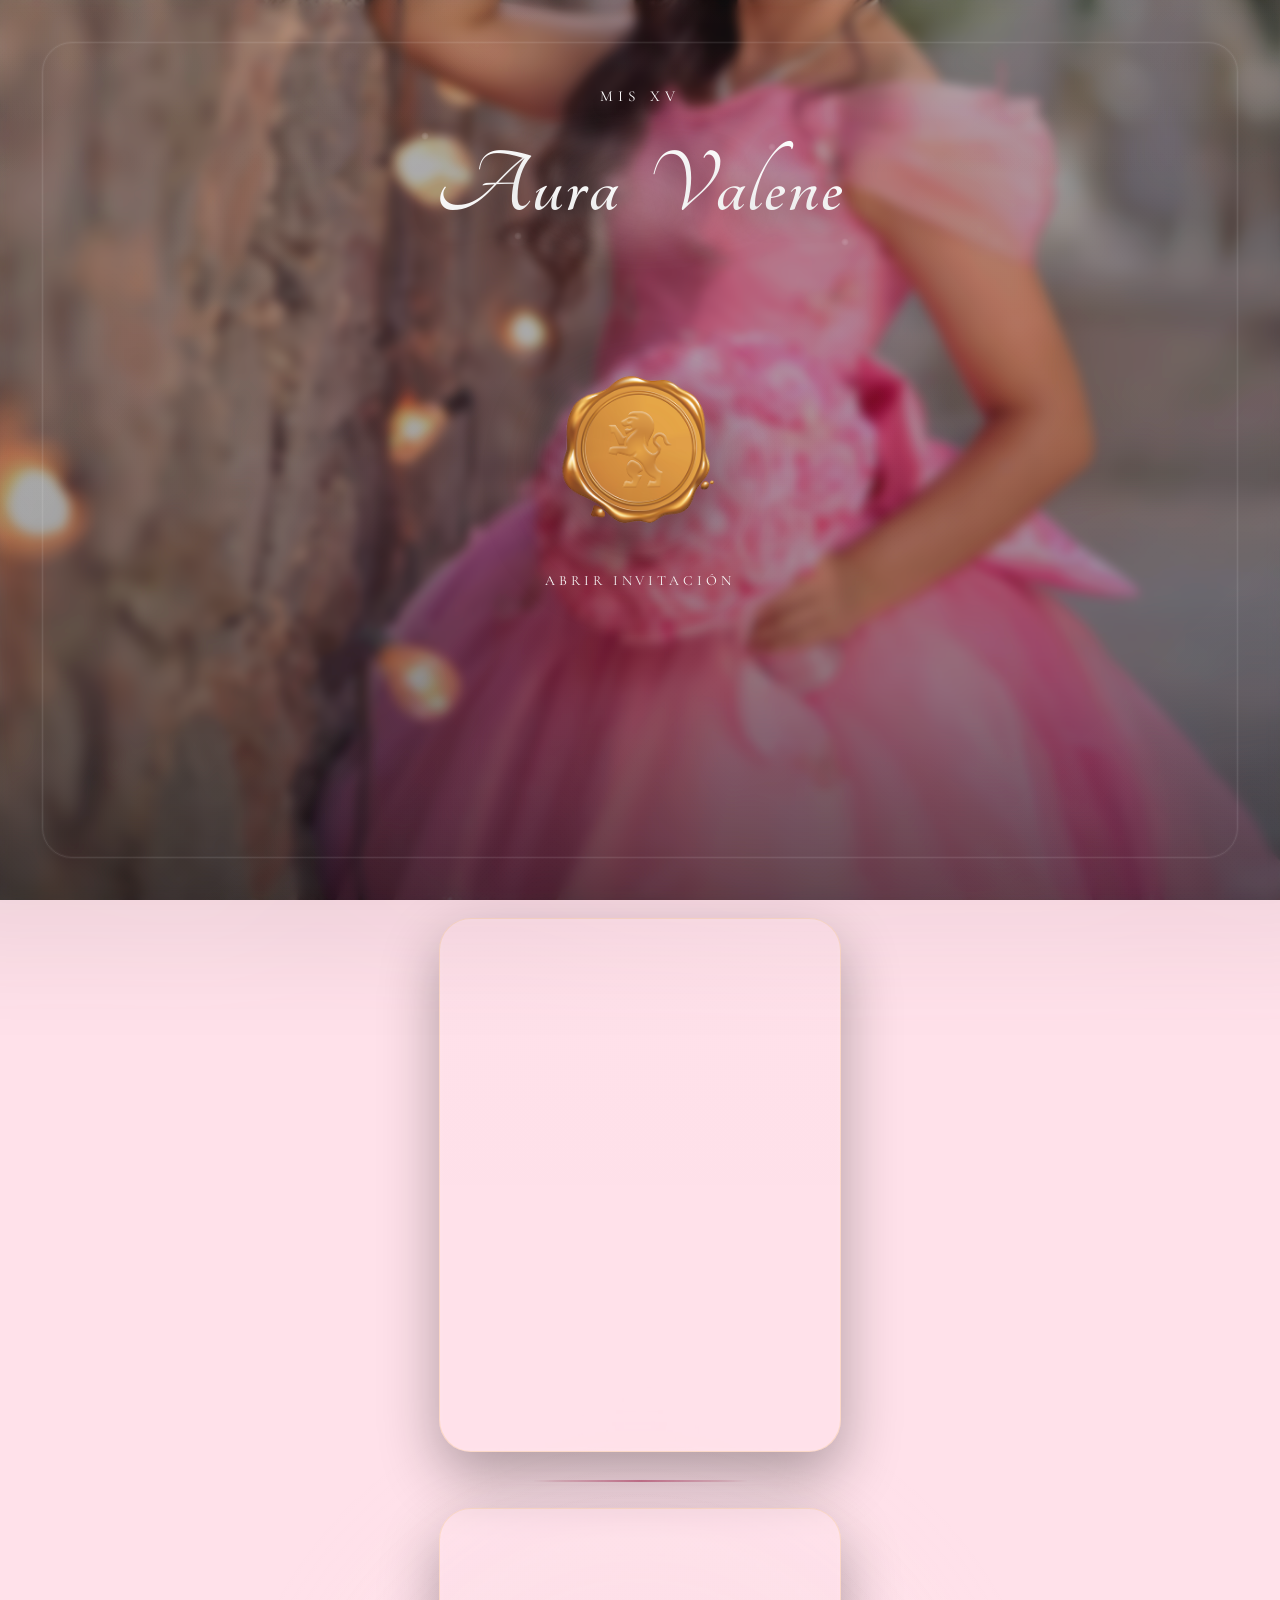
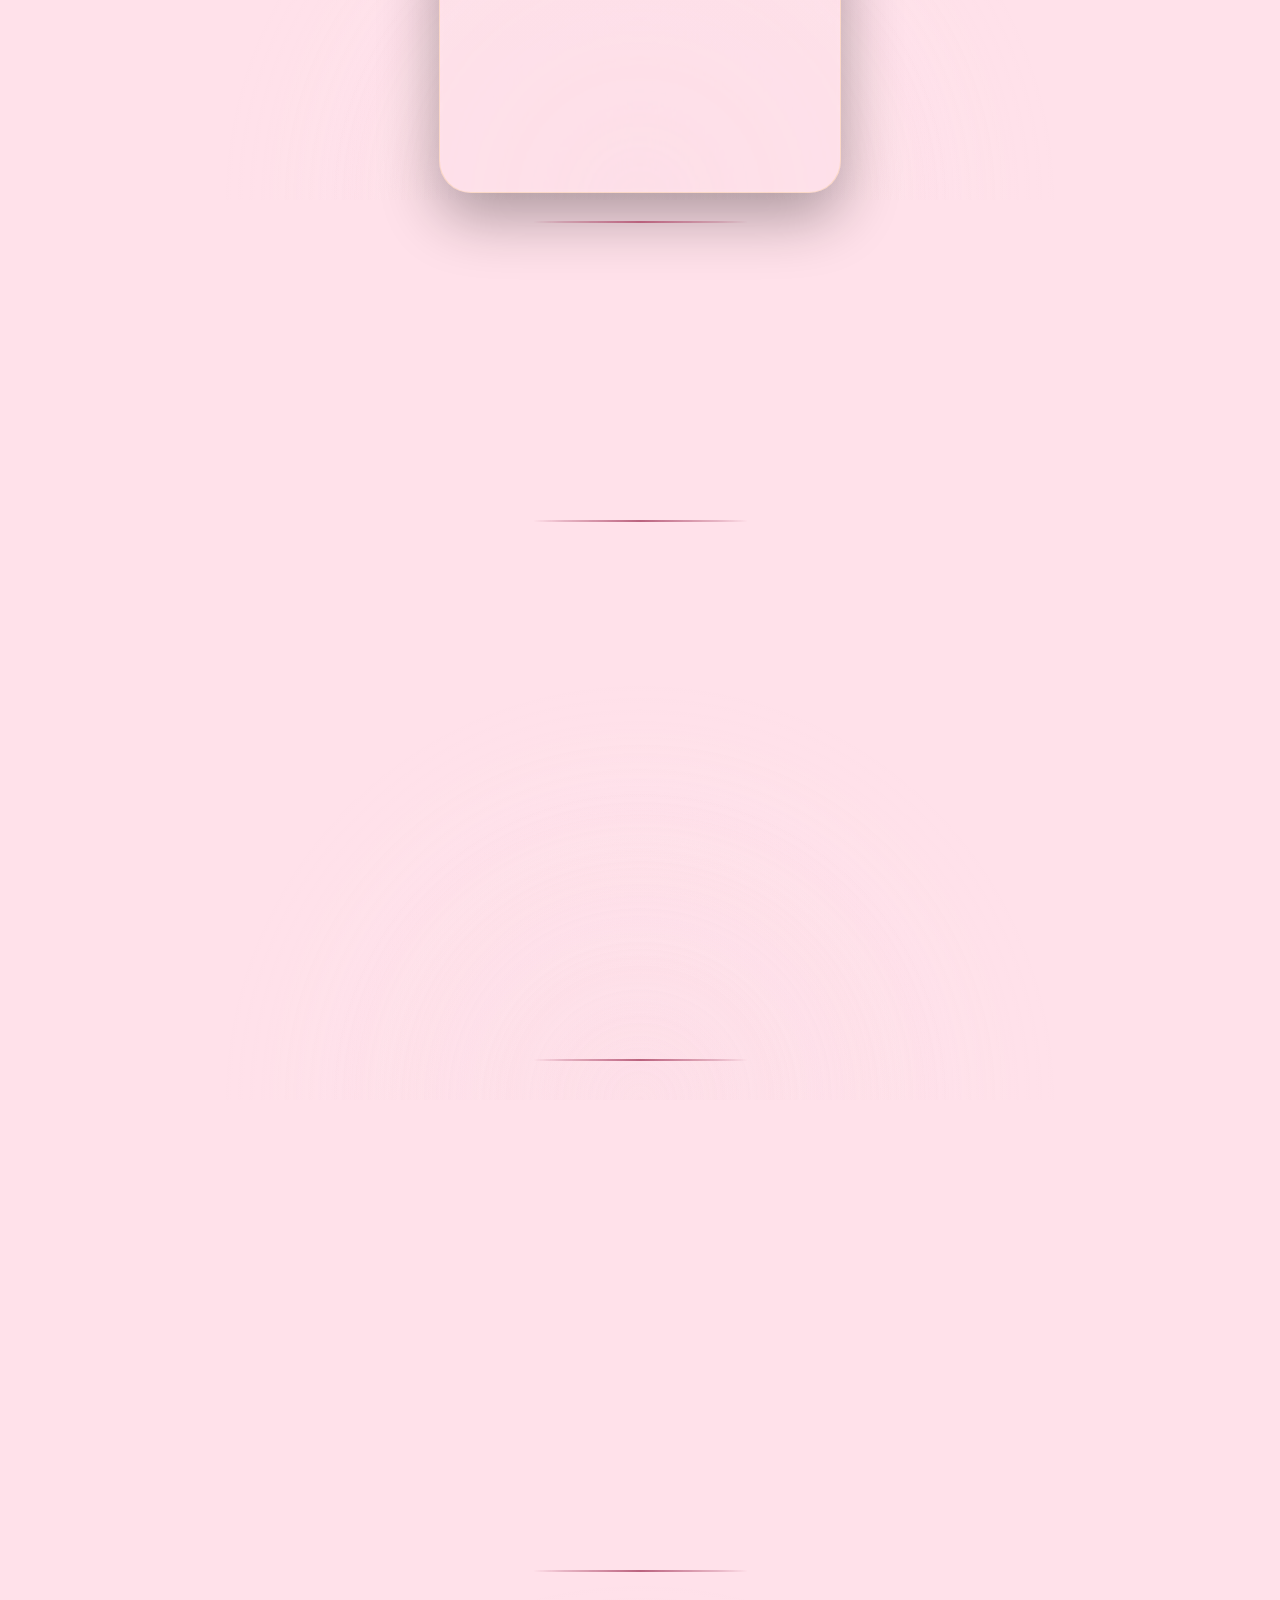
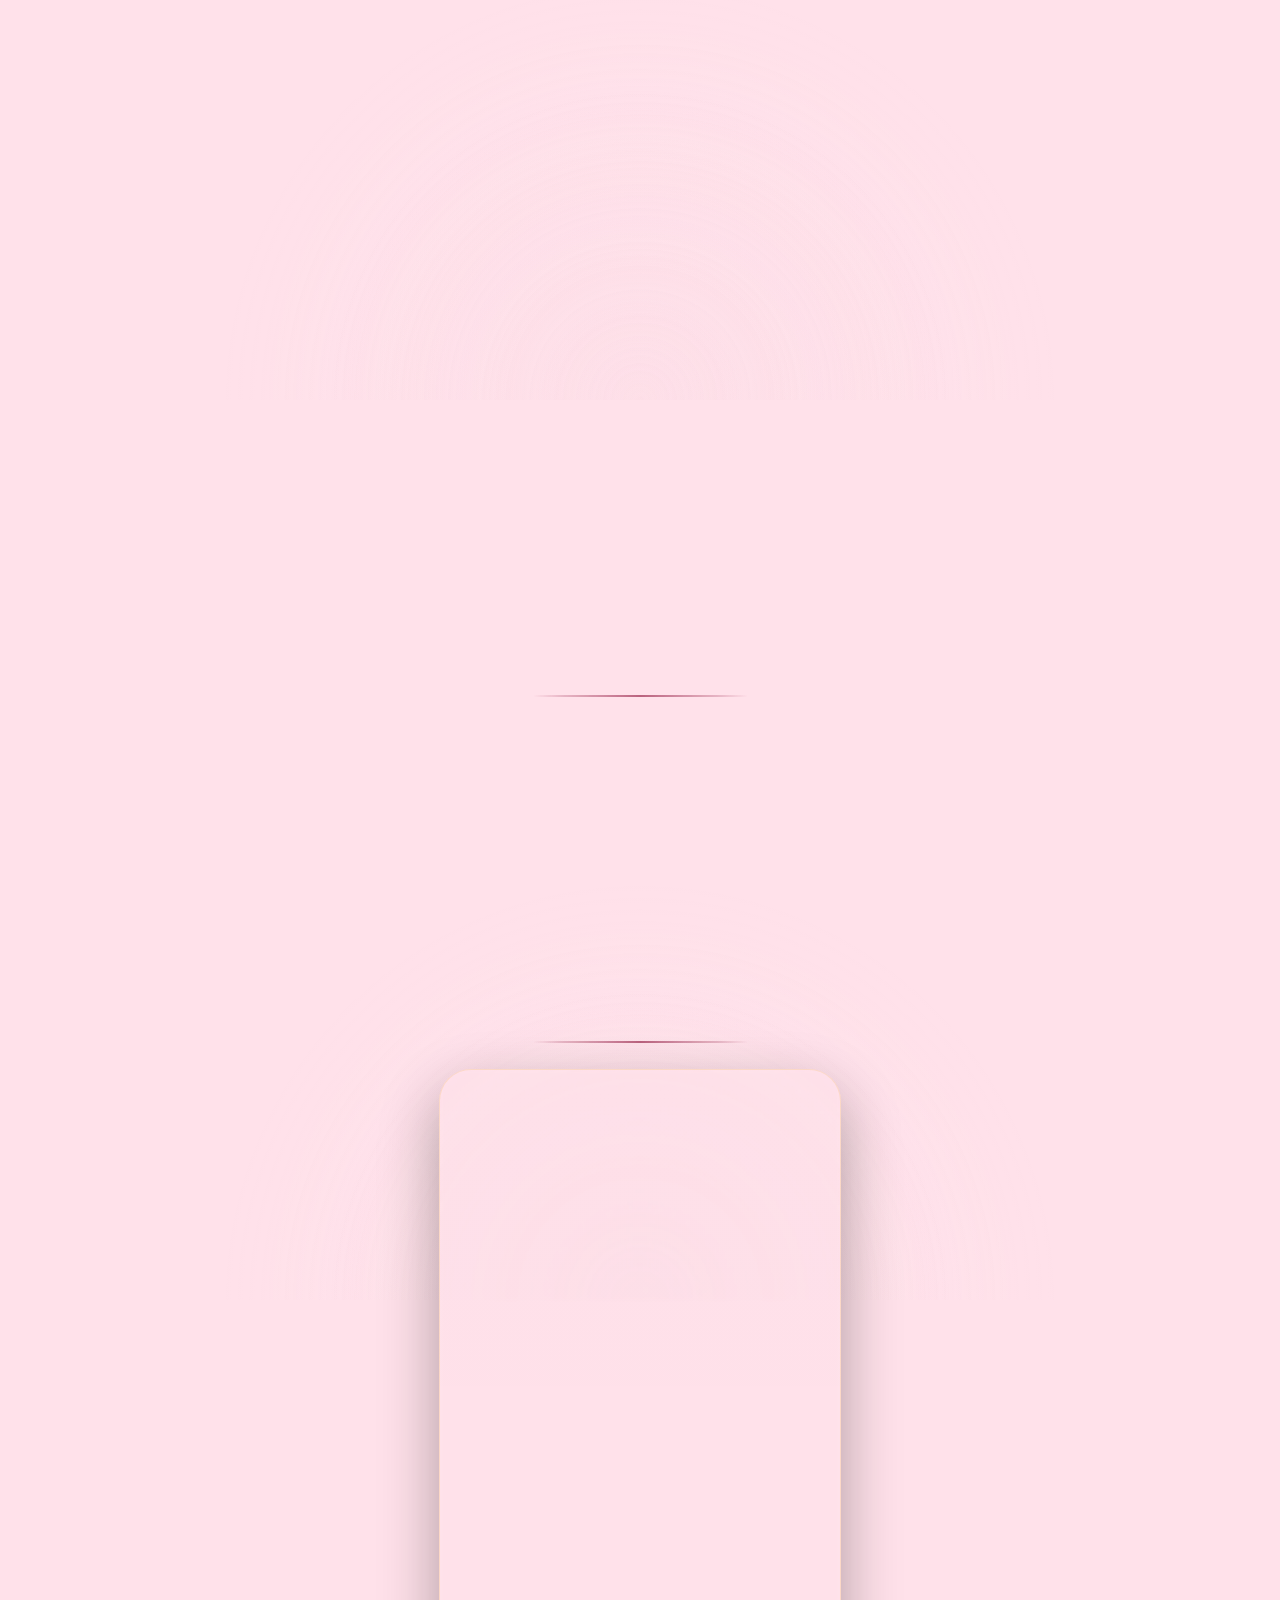
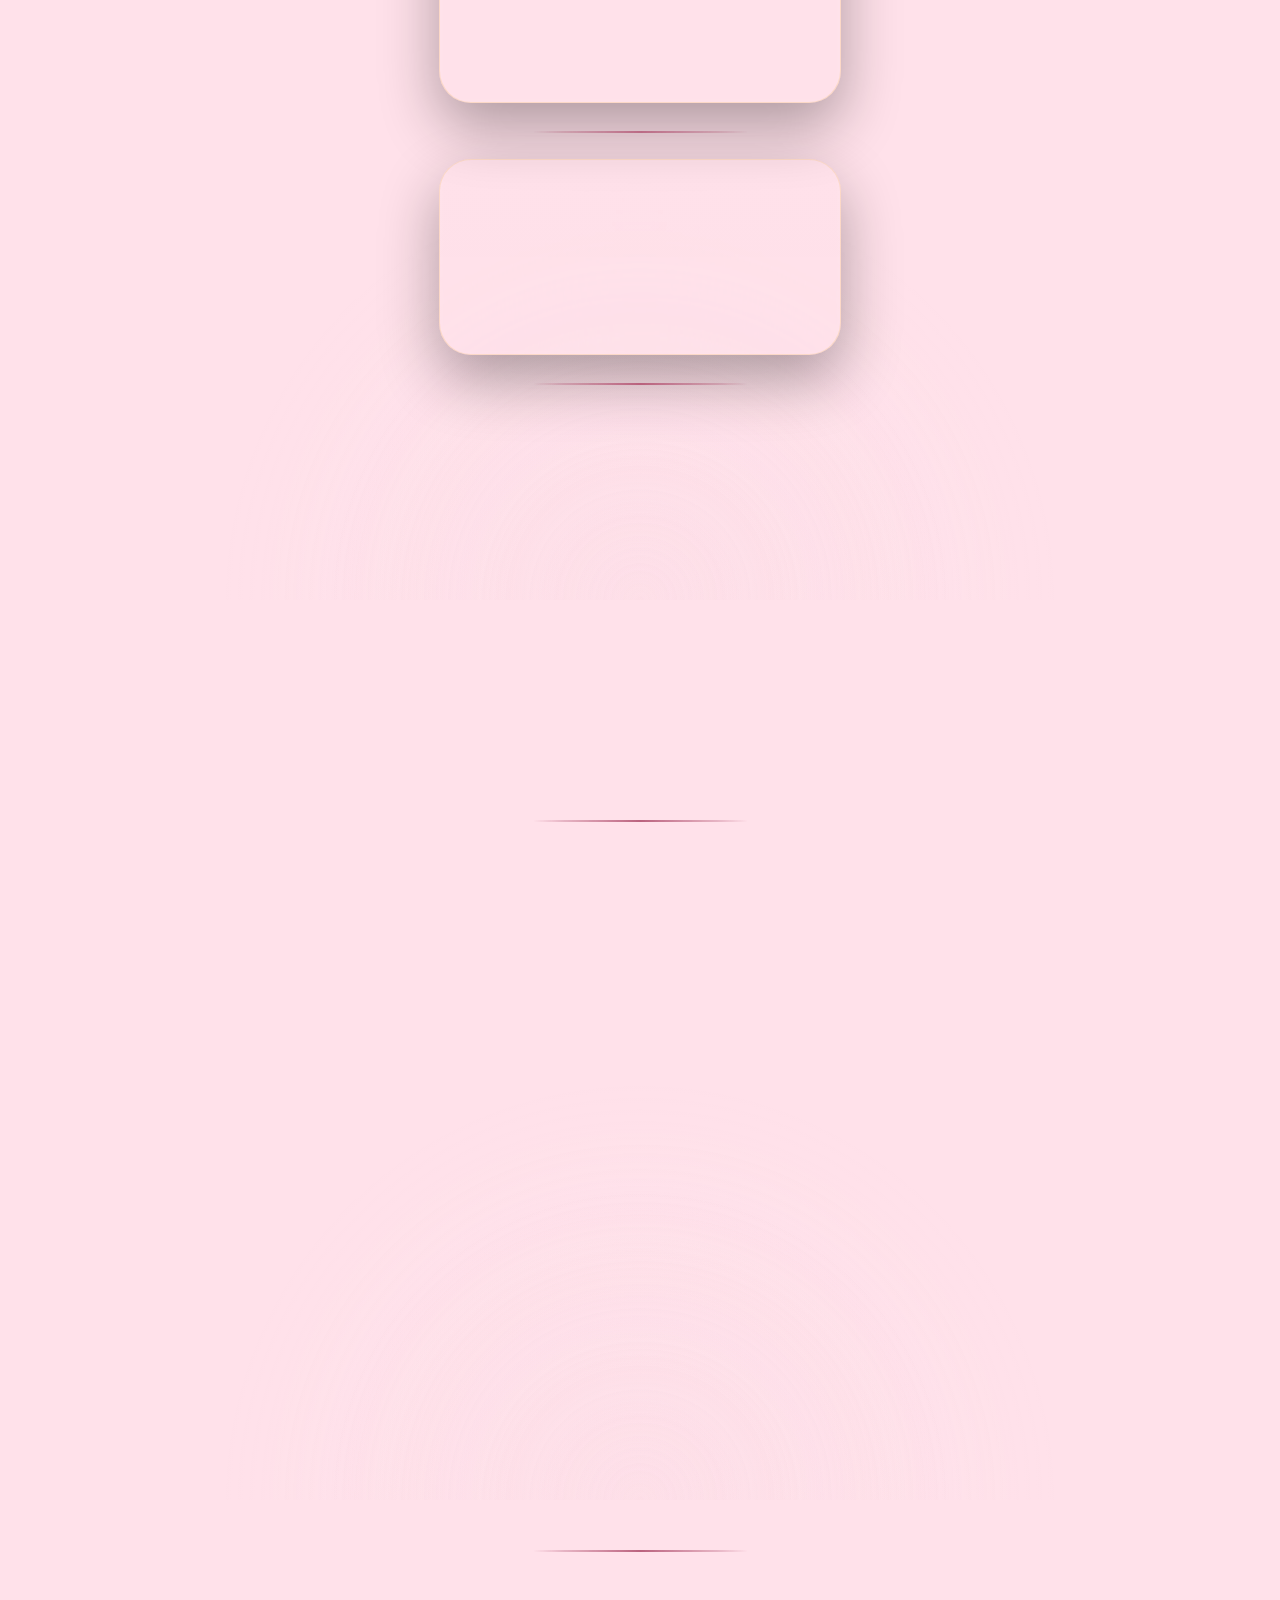
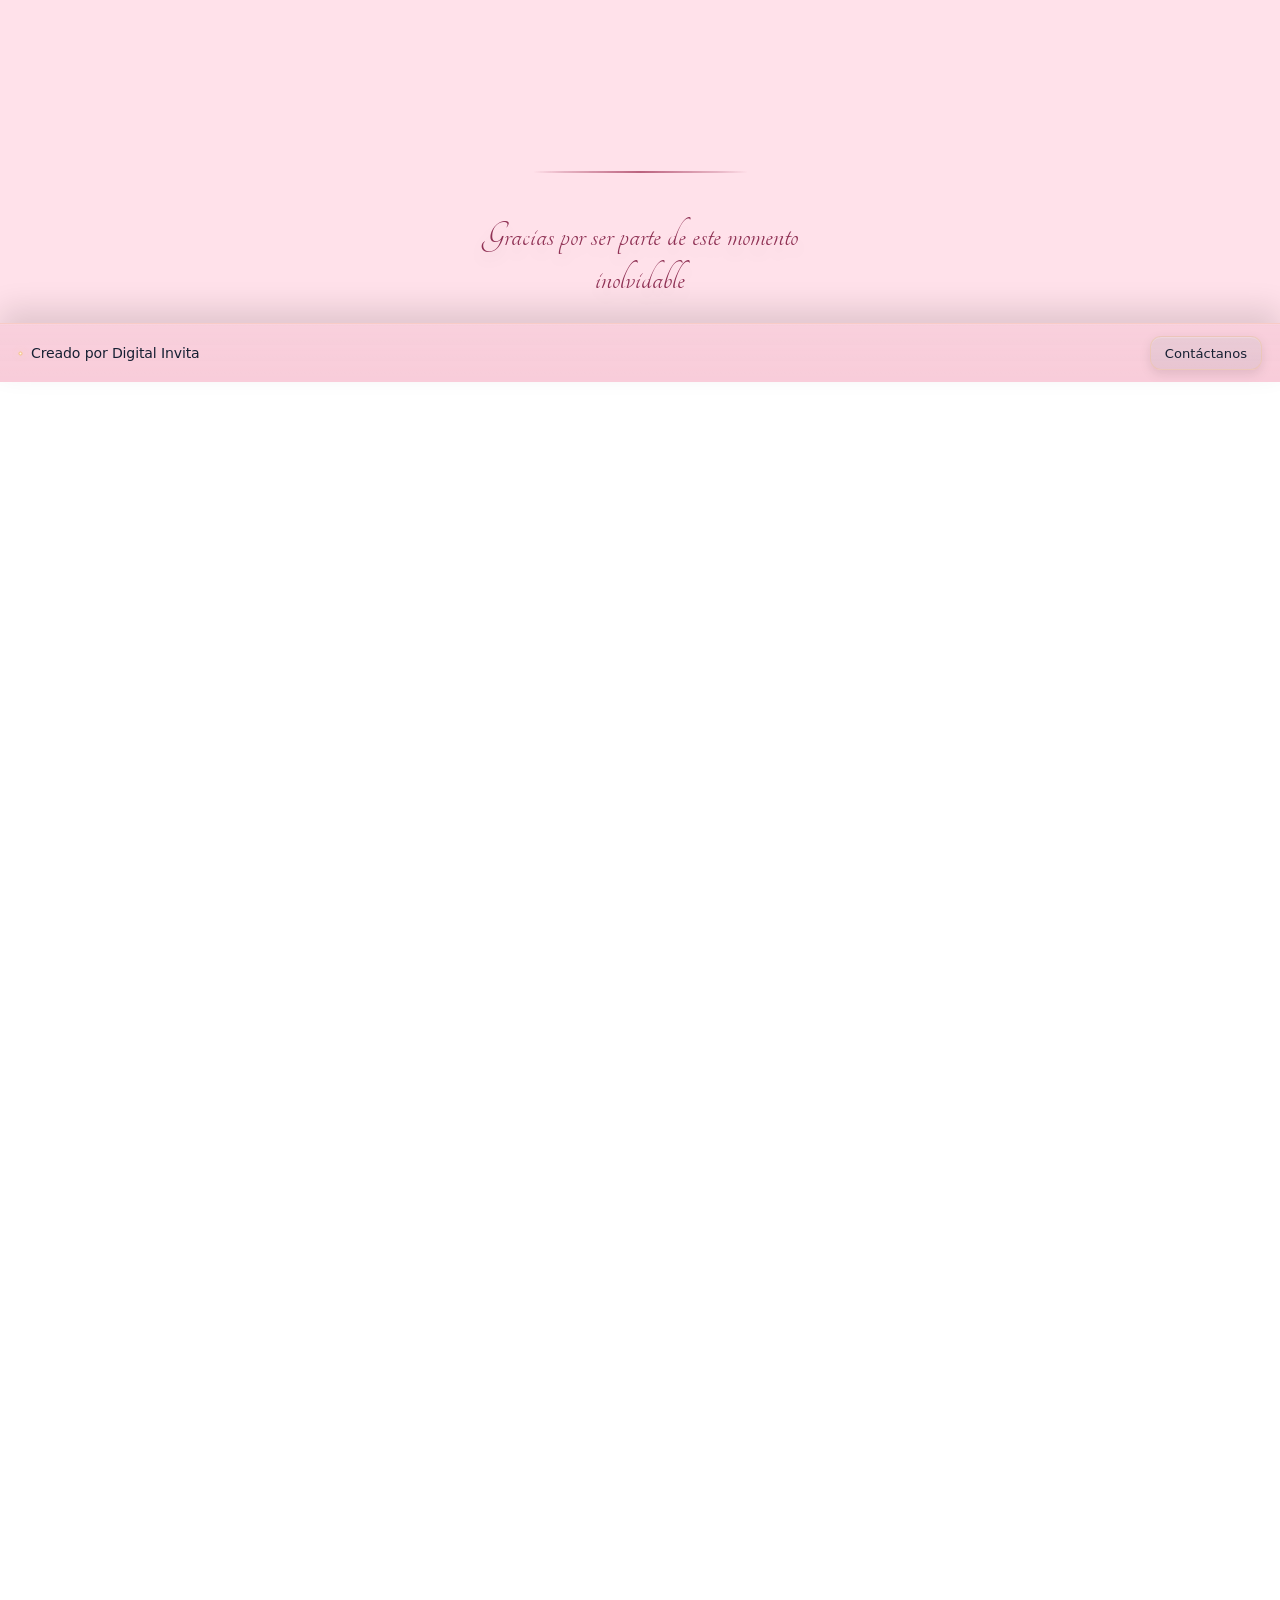
==== commit adaf86b8: "Add files via upload" ====
--- a/index.html
+++ b/index.html
@@ -1 +1 @@
-<!DOCTYPE html><html lang="es" class="opening-mode-pending"><head><meta charset="UTF-8"><meta name="viewport" content="width=device-width, initial-scale=1.0"><title>Mis XV | Aura Valene</title><meta name="description" content="Acompáñanos a celebrar este día tan especial."><meta itemprop="name" content="Mis XV | Aura Valene"><meta itemprop="description" content="Acompáñanos a celebrar este día tan especial."><meta property="og:title" content="Mis XV | Aura Valene"><meta property="og:description" content="Acompáñanos a celebrar este día tan especial."><meta property="og:image" content="https://aura-valene.digitalinvita.com.mx/media/portada-og-whatsapp.jpg"><meta property="og:image:url" content="https://aura-valene.digitalinvita.com.mx/media/portada-og-whatsapp.jpg"><meta property="og:image:secure_url" content="https://aura-valene.digitalinvita.com.mx/media/portada-og-whatsapp.jpg"><meta property="og:image:type" content="image/jpeg"><meta property="og:image:width" content="1200"><meta property="og:image:height" content="630"><meta property="og:image:alt" content="Mis XV | Aura Valene"><meta property="og:url" content="https://aura-valene.digitalinvita.com.mx/"><meta property="og:type" content="website"><meta property="og:site_name" content="Digital Invita"><meta itemprop="image" content="https://aura-valene.digitalinvita.com.mx/media/portada-og-whatsapp.jpg"><meta itemprop="thumbnailUrl" content="https://aura-valene.digitalinvita.com.mx/media/portada-og-whatsapp.jpg"><meta name="thumbnail" content="https://aura-valene.digitalinvita.com.mx/media/portada-og-whatsapp.jpg"><meta name="twitter:card" content="summary_large_image"><meta name="twitter:title" content="Mis XV | Aura Valene"><meta name="twitter:description" content="Acompáñanos a celebrar este día tan especial."><meta name="twitter:image" content="https://aura-valene.digitalinvita.com.mx/media/portada-og-whatsapp.jpg"><link rel="image_src" href="https://aura-valene.digitalinvita.com.mx/media/portada-og-whatsapp.jpg"><link itemprop="thumbnailUrl" href="https://aura-valene.digitalinvita.com.mx/media/portada-og-whatsapp.jpg"><link rel="icon" type="image/png" sizes="32x32" href="favicon.png"><link rel="icon" type="image/png" sizes="16x16" href="favicon.png"><link rel="shortcut icon" href="favicon.png"><style id="critical-startup-style"> /* Keep first paint neutral while the saved config hydrates. */ html.opening-mode-pending, html.opening-mode-pending body { background: #f4f1ec !important; } html.opening-mode-pending .page, html.opening-mode-pending .smart-background, html.opening-mode-pending canvas, html.opening-mode-pending .floating-btn, html.opening-mode-pending .toast { visibility: hidden !important; } html.opening-mode-pending .overlay { background: #f4f1ec !important; } html.opening-mode-pending .overlay-card { opacity: 0 !important; } </style><link rel="preconnect" href="https://fonts.googleapis.com"><link rel="preconnect" href="https://fonts.gstatic.com" crossorigin><script> (() => { try { const rawConfig = localStorage.getItem("digital_invita_public_config_v1"); const config = rawConfig ? JSON.parse(rawConfig) : null; if (config?.theme?.openingMode === "envelope") { document.documentElement.classList.add("opening-mode-envelope"); } } catch (error) {} })(); </script><script> (() => { const releaseStartup = () => document.documentElement.classList.remove("opening-mode-pending"); window.addEventListener("error", releaseStartup, { once: true }); window.addEventListener("DOMContentLoaded", () => window.setTimeout(releaseStartup, 1200), { once: true }); window.setTimeout(() => { if (document.documentElement.classList.contains("opening-mode-pending")) releaseStartup(); }, 4000); })(); </script><link rel="preload" as="image" href="media/0fp.jpg" fetchpriority="high"><link href="https://fonts.googleapis.com/css2?family=Alex+Brush&family=Allura&family=Bodoni+Moda:ital,wght@0,400;0,500;0,600;0,700;1,400;1,500&family=Cinzel:wght@400;500;600;700&family=Cormorant+Garamond:wght@400;500;600;700&family=Cormorant+Infant:wght@400;500;600;700&family=Dancing+Script:wght@500;600;700&family=EB+Garamond:wght@400;500;600;700&family=Forum&family=Fredoka:wght@500;600;700&family=GFS+Didot&family=Great+Vibes&family=Imperial+Script&family=Italianno&family=Libre+Baskerville:wght@400;700&family=Lora:wght@400;500;600;700&family=Marcellus&family=Montserrat:wght@400;500;600;700&family=Mrs+Saint+Delafield&family=Nanum+Myeongjo:wght@400;700;800&family=Orbitron:wght@500;600;700;800&family=Parisienne&family=Petit+Formal+Script&family=Pinyon+Script&family=Playfair+Display:wght@400;500;600;700&family=Poppins:wght@400;500;600;700&family=Prata&family=Sacramento&family=Tangerine:wght@400;700&display=swap" rel="stylesheet"><link rel="preload" href="assets/styles.css" as="style"><link rel="stylesheet" href="assets/styles.css"></head><body class="locked"><div class="smart-background" id="smartBackground" aria-hidden="true"><img id="smartBackgroundImage" alt=""></div><div class="overlay" id="overlay" role="dialog" aria-modal="true" aria-labelledby="overlayTitle"><div class="overlay-card"><div class="overlay-scene" id="overlayScene"><p class="overlay-kicker" id="overlayKicker">Mis XV</p><div class="overlay-title-wrap"><span class="title-glow" aria-hidden="true"></span><h1 class="overlay-title" id="overlayTitle">Nombre de la festejada</h1></div><div class="envelope-opening-scene" aria-hidden="true"><div class="envelope-card"><div class="envelope-paper"><img id="envelopePaperImage" alt="Portada de la invitación" decoding="async"><span></span><strong>Estás invitado</strong><small>Abre este momento especial</small></div><div class="envelope-details" aria-hidden="true"><span id="envelopeEventLabel">Invitación</span><strong id="envelopeNames">Nombre de la festejada</strong><small id="envelopeDate">Fecha del evento</small></div><div class="envelope-back"></div><div class="envelope-side envelope-side--left"></div><div class="envelope-side envelope-side--right"></div><div class="envelope-pocket"></div><div class="envelope-flap"></div></div></div><button class="wax-btn" id="openBtn" type="button" aria-label="Abrir invitación"><img id="sealImage" src="sello_cera.png" alt="Sello para abrir invitación" decoding="async"></button><div class="launch-status" aria-hidden="true"><span></span><strong>Sistemas listos</strong><span></span></div><div class="wax-caption">Abrir invitación</div></div></div></div><canvas id="particles" aria-hidden="true"></canvas><canvas id="particlesFront" aria-hidden="true"></canvas><div class="warp-flash" id="warpFlash" aria-hidden="true"><span class="elegant-spark" style="--spark-angle:-158deg;--spark-distance:112px;--spark-delay:.02s;--spark-trail:24px"></span><span class="elegant-spark" style="--spark-angle:-118deg;--spark-distance:86px;--spark-delay:.11s;--spark-trail:18px"></span><span class="elegant-spark" style="--spark-angle:-42deg;--spark-distance:104px;--spark-delay:.06s;--spark-trail:26px"></span><span class="elegant-spark" style="--spark-angle:18deg;--spark-distance:122px;--spark-delay:.14s;--spark-trail:21px"></span><span class="elegant-spark" style="--spark-angle:66deg;--spark-distance:92px;--spark-delay:.08s;--spark-trail:17px"></span><span class="elegant-spark" style="--spark-angle:142deg;--spark-distance:108px;--spark-delay:.16s;--spark-trail:23px"></span></div><div class="mission-accepted" id="missionAccepted" aria-hidden="true">Misión aceptada</div><audio id="audio" loop preload="none"><source type="audio/mpeg"></audio><main class="page"><section class="hero"><img id="heroImage" src="media/0fp.jpg" alt="Portada de Aura Valene" loading="eager" decoding="async" fetchpriority="high"><video id="heroVideo" class="hero-video" muted loop playsinline preload="none" hidden></video><canvas id="heroParticles" aria-hidden="true"></canvas><div class="hero-hud" aria-hidden="true"><span></span><span></span><span></span><span></span></div><div class="hero-content"><div class="hero-label" id="heroLabel">Mis XV</div><h1 class="hero-name" id="nombre">Nombre de la festejada</h1><div class="hero-date" id="fechaEvento"></div></div></section><div class="separator"></div><section class="section story-section" id="storySection"><h2 id="storyTitle">Mi historia</h2><p class="story-text" id="storyText1" data-fulltext=""></p><div class="featured-photo"><img id="storyImage" src="media/fhistoria.jpg" alt="Fotografía de Aura Valene" loading="lazy" decoding="async"></div><p class="story-text" id="storyText2" data-fulltext=""></p></section><div class="separator"></div><section class="section" id="parentsSection"><span class="eyebrow" id="parentsEyebrow">En compañía de mis padres</span><div class="script-block" id="parentsNames"></div><div class="parents-grid" id="parentsGroups" hidden></div><div class="grandparents-block" id="grandparentsBlock" hidden><span class="grandparents-eyebrow" id="grandparentsEyebrow">Y con la bendición de mis abuelos</span><div class="family-names" id="grandparentsNames"></div></div><p id="parentsInviteText" style="margin-top:16px;"></p></section><div class="separator"></div><section class="section" id="godparentsSection"><span class="eyebrow" id="godparentsEyebrow">Mis padrinos</span><div class="script-block" id="godparentsNames"></div><div class="godparents-list" id="godparentsItems" hidden></div></section><div class="separator"></div><section class="section" id="ceremonySection"><h2 id="ceremonyTitle">Ceremonia</h2><div class="event-card"><div class="event-time" id="ceremonyTime"></div><div class="event-place-group"><div class="event-place" id="ceremonyPlace"></div><div class="event-place-detail" id="ceremonyPlaceDetail" hidden></div></div><div class="event-media-stack" id="ceremonyIconWrap"><div class="dresscode-figure"><img id="ceremonyImage" src="media/cereminia.png" alt="Ceremonia" loading="lazy" decoding="async"></div></div><div class="event-media-stack" id="ceremonyMapWrap" hidden><div class="map"><iframe id="ceremonyMapEmbed" src="" loading="lazy" referrerpolicy="no-referrer-when-downgrade" title="Mapa de la ceremonia"></iframe></div></div><div class="event-media-stack" id="ceremonyPhotoWrap" hidden><div class="event-place-photo"><img id="ceremonyPhoto" src="" alt="Lugar de la ceremonia" loading="lazy" decoding="async"></div></div><div class="event-media-stack" id="ceremonyVideoWrap" hidden><div class="event-place-video"><video id="ceremonyVideo" autoplay muted playsinline loop preload="none"></video></div></div><div><a class="btn" id="ceremonyMapLink" href="#" target="_blank" rel="noopener noreferrer" hidden>Cómo llegar</a></div></div></section><div class="separator"></div><section class="section" id="receptionSection"><h2 id="receptionTitle">Recepción</h2><div class="event-card"><div class="event-time" id="receptionTime"></div><div class="event-place-group"><div class="event-place" id="receptionPlace"></div><div class="event-place-detail" id="receptionPlaceDetail" hidden></div></div><div class="event-media-stack" id="receptionIconWrap" hidden><div class="dresscode-figure"><img id="receptionImage" src="" alt="Recepción" loading="lazy" decoding="async"></div></div><div class="event-media-stack" id="receptionMapWrap" hidden><div class="map"><iframe id="receptionMapEmbed" src="" loading="lazy" referrerpolicy="no-referrer-when-downgrade" title="Mapa del salón"></iframe></div></div><div class="event-media-stack" id="receptionPhotoWrap" hidden><div class="event-place-photo"><img id="receptionPhoto" src="" alt="Lugar de la recepción" loading="lazy" decoding="async"></div></div><div class="event-media-stack" id="receptionVideoWrap" hidden><div class="event-place-video"><video id="receptionVideo" autoplay muted playsinline loop preload="none"></video></div></div><div><a class="btn" id="receptionMapLink" href="#" target="_blank" rel="noopener noreferrer" hidden>Cómo llegar</a></div></div></section><div class="separator"></div><section class="section" id="timelineSection"><h2>Itinerario</h2><div class="timeline" id="timelineList"></div></section><div class="separator"></div><section class="section" id="countdown-section"><h2 id="countdownTitle">Faltan pocos días</h2><p id="countdownIntro">La cuenta regresiva ha comenzado para vivir un momento inolvidable.</p><div class="countdown-shell"><div class="countdown-date-card" id="countdownDateCard" hidden><div class="countdown-date-card__month" id="countdownDateMonth"></div><div class="countdown-date-card__main"><span id="countdownDateWeekday"></span><strong id="countdownDateDay"></strong><span id="countdownDateYear"></span></div></div><div id="countdown" aria-live="polite"></div><div class="countdown-caption" id="countdownCaption">Preparando una noche inolvidable.</div><div class="countdown-calendar-action" id="countdownCalendarAction" hidden><a class="btn" href="#" id="countdownCalendarBtn">Agendar momento</a></div></div></section><div class="separator"></div><section class="section" id="gallerySection"><h2>Galería</h2><div class="gallery-showcase"><div class="gallery-stage" id="galleryStage"><img src="media/g1.jpg" alt="Galería destacada" id="galleryPreviewImg" loading="lazy" decoding="async"><video id="galleryPreviewVideo" class="gallery-preview-video" controls playsinline preload="none" hidden></video></div><div class="gallery-controls"><div class="gallery-meta"><strong id="galleryMetaIndex">Foto 1 de 6</strong><span id="galleryMetaHint">Toca una imagen para destacar o abrir.</span></div><div class="gallery-nav"><button type="button" id="galleryPrev" aria-label="Foto anterior">‹</button><button type="button" id="galleryNext" aria-label="Foto siguiente">›</button></div></div></div><div class="gallery" id="galleryGrid"></div></section><div class="separator"></div><section class="section" id="dressSection"><h2 id="dressTitle">Dress Code</h2><ul class="dress-code-list" id="dressValue"><li>Formal</li></ul><div class="dress-color-palette" id="dressColorPalette" hidden></div><div class="dresscode-figure"><img id="dressImage" src="media/vestimenta.png" alt="Código de vestimenta" loading="lazy" decoding="async"></div><p class="mini-note" id="dressNote"></p></section><div class="separator"></div><section class="section adult-notice-section" id="adultNoticeSection" role="note"><h2 id="adultNoticeTitle">Una celebración para adultos</h2><p id="adultNoticeText">Con mucho cariño, hemos preparado esta celebración exclusivamente para adultos.<br>Agradecemos mucho su comprensión.</p></section><div class="separator"></div><section class="section" id="rsvpSection"><h2>Confirma tu presencia</h2><div class="rsvp-personalization" id="rsvpPersonalization" hidden><span class="rsvp-personalization__eyebrow" id="rsvpPersonalizationEyebrow">Invitación preparada especialmente para</span><strong class="rsvp-personalization__recipient" id="rsvpPersonalizationRecipient"></strong><span class="rsvp-personalization__divider" aria-hidden="true"></span><p class="rsvp-personalization__message" id="rsvpPersonalizationText"></p><div class="rsvp-personalization__passes"><span>Cupo reservado</span><strong id="rsvpPersonalizationPasses"></strong></div></div><div class="rsvp-invalid" id="rsvpInvalidNotice" hidden><span>Invitación no válida</span><strong>Solicita una invitación válida para poder confirmar.</strong><p>Este enlace no contiene los datos necesarios o ya no está registrado para este evento.</p></div><div class="rsvp-card"><div class="field" id="guestNameField"><label for="guestName" id="guestNameLabel">Tu nombre</label><input type="text" id="guestName" placeholder="Escríbelo aquí"></div><div class="field" id="guestCountField"><label for="guestCount">¿Cuántas personas asistirán?</label><select id="guestCount" data-pases="6"><option value="">Selecciona una opción</option></select></div><div class="family-members" id="familyMembersField" hidden><div class="family-members__head"><strong>Nombres de quienes asistirán</strong><span>Escribe el nombre de cada persona que asistirá.</span></div><div class="family-members__list" id="familyMembersList"></div></div><div class="rsvp-buttons"><button type="button" id="confirmYes">Confirmar asistencia</button><button type="button" id="confirmNo" class="btn-secondary">No podré asistir</button></div><p class="rsvp-deadline-note" id="rsvpDeadlineNote" hidden></p></div><div class="rsvp-receipt" id="rsvpReceipt" hidden><span class="rsvp-receipt__eyebrow">Confirmación registrada</span><h3 id="rsvpReceiptTitle">¡Gracias por confirmar!</h3><p id="rsvpReceiptText">Nos dará mucho gusto compartir este momento con ustedes. Nos vemos pronto.</p><div class="rsvp-receipt__identity"><strong id="rsvpReceiptName"></strong><span id="rsvpReceiptCount"></span></div><div class="rsvp-receipt__attendees" id="rsvpReceiptAttendees" hidden></div><div class="rsvp-receipt__qr" id="rsvpReceiptQr" aria-label="Código QR de confirmación"></div><span class="rsvp-receipt__qr-label">Pase digital de acceso</span><span class="rsvp-receipt__folio" id="rsvpReceiptFolio"></span></div></section><div class="separator"></div><section class="section" id="giftSection"><h2 id="giftTitle">Opciones de regalo</h2><p id="giftIntro">Tu presencia es el regalo más valioso para mí, pero si deseas tener un detalle, aquí encontrarás algunas opciones pensadas con mucho cariño.</p><div class="gift-options"><div class="gift-option-card" id="giftOption1Card"><div class="gift-option-media"><img class="envelope" id="envelopeImage" src="sobre.png" alt="Lluvia de sobres" loading="lazy" decoding="async"></div><h3 class="gift-option-title" id="giftOption1Title">Lluvia de sobres</h3><p class="gift-option-copy" id="giftOption1Copy">Si lo prefieres, podrás acompañarme con un sobre el día del evento. Será un detalle recibido con muchísimo cariño y gratitud.</p></div><div class="gift-option-card" id="giftOption2Card"><div class="gift-option-media"><img class="surprise" id="surpriseImage" src="regalo.png" alt="Regalo sorpresa" loading="lazy" decoding="async"></div><h3 class="gift-option-title" id="giftOption2Title">Regalo sorpresa</h3><p class="gift-option-copy" id="giftOption2Copy">También puedes sorprenderme con un detalle especial elegido por ti. Lo importante será el cariño con el que venga.</p></div></div><div class="gift-links-panel" id="giftLinksPanel"><h3 class="gift-option-title" id="giftLinksTitle">Mesa de regalos</h3><p class="mini-note" id="giftLinksIntro">Si prefieres elegir un detalle en línea, también puedes apoyarte en estas opciones de mesa de regalos:</p><div class="gift-links" id="giftLinks"></div></div><div class="bank-transfer-card" id="bankTransferCard" hidden><h3 class="gift-option-title" id="bankTransferTitle"></h3><span class="bank-transfer-card__eyebrow" id="bankTransferEyebrow"></span><p id="bankTransferIntro"></p><div class="bank-transfer-card__visual" id="bankTransferVisual" hidden><img id="bankTransferImage" alt="Tarjeta para transferencia" loading="lazy" decoding="async"><div class="bank-transfer-card__overlay" id="bankTransferOverlay"></div></div><dl class="bank-transfer-details" id="bankTransferDetails"></dl><p class="bank-transfer-note" id="bankTransferNote"></p></div></section><div class="separator"></div><section class="section" id="agendaSectionUi"><h2>Accesos rápidos</h2><div class="utilities"><a class="btn" href="#gallerySection" id="agendaGalleryBtn">Ver galería</a><a class="btn" href="#countdown-section" id="verCuenta">Ver cuenta regresiva</a></div></section><div class="separator"></div><section class="section" id="albumSection"><h2 id="albumTitle">Álbum digital</h2><div class="album-card"><p id="albumCopy">Comparte las mejores fotos de este gran día y conserva en un solo lugar los recuerdos más especiales.</p><div class="album-qr" id="albumQrLink" hidden aria-label="Código QR del álbum digital"><span class="album-qr-shell"><span id="albumQrCanvas" aria-hidden="true"></span></span><span class="album-qr-caption">Escanea para abrir el álbum</span></div><div class="utilities"><a class="btn" href="#" id="albumBtn" target="_blank" rel="noopener noreferrer">Ver álbum digital</a></div></div></section><div class="separator"></div><div class="closing-note" id="closingNote">Gracias por ser parte de este momento inolvidable</div><footer class="brand-footer"><div class="brand-copy"><p class="brand-caption">Invitación creada con amor digital</p><a class="brand-link" id="brandLink" href="https://www.facebook.com/profile.php?id=61587804296779&locale=es_LA" target="_blank" rel="noopener noreferrer">Creado por Digital Invita</a><p class="brand-question">Invitaciones digitales para eventos</p></div><div class="brand-cta"><a id="brandCtaLink" href="https://wa.me/525550591264?text=Hola%2C%20estoy%20interesado%28a%29%20en%20una%20invitaci%C3%B3n%20digital%20para%20mi%20evento.%20Me%20gustar%C3%ADa%20recibir%20m%C3%A1s%20informaci%C3%B3n%20sobre%20los%20dise%C3%B1os%2C%20precios%20y%20lo%20que%20incluye." target="_blank" rel="noopener noreferrer">Contáctanos</a></div></footer></main><div class="lightbox" id="lightbox" role="dialog" aria-modal="true" aria-hidden="true" aria-label="Galería ampliada"><div class="lightbox-content"><button class="lightbox-close" id="closeLightbox" type="button" aria-label="Cerrar galería">×</button><div class="lightbox-main"><div class="viewer-counter" id="viewerCounter">1 / 6</div><button class="lightbox-nav lightbox-nav--prev" id="lightboxPrev" type="button" aria-label="Multimedia anterior">‹</button><button class="lightbox-nav lightbox-nav--next" id="lightboxNext" type="button" aria-label="Multimedia siguiente">›</button><img class="lightbox-img" id="lightboxImg" alt="Imagen ampliada"><video class="lightbox-video" id="lightboxVideo" controls playsinline preload="metadata" hidden></video></div><div class="thumbs" id="thumbs"></div></div></div><button class="floating-btn" id="musicBtn" type="button" aria-label="Pausar música"></button><button class="floating-btn" id="toTopBtn" type="button" aria-label="Volver arriba">↑</button><div class="toast" id="toast" role="status" aria-live="polite"></div><script src="assets/app.js" defer></script></body></html>+<!DOCTYPE html><html lang="es" class="opening-mode-pending"><head><meta charset="UTF-8"><meta name="viewport" content="width=device-width, initial-scale=1.0"><title>Mis XV | Aura Valene</title><meta name="description" content="Acompáñanos a celebrar este día tan especial."><meta itemprop="name" content="Mis XV | Aura Valene"><meta itemprop="description" content="Acompáñanos a celebrar este día tan especial."><meta property="og:title" content="Mis XV | Aura Valene"><meta property="og:description" content="Acompáñanos a celebrar este día tan especial."><meta property="og:image" content="media/000000.jpg"><meta property="og:image:url" content="media/000000.jpg"><meta property="og:image:secure_url" content="media/000000.jpg"><meta property="og:image:type" content="image/jpeg"><meta property="og:image:width" content="1200"><meta property="og:image:height" content="630"><meta property="og:image:alt" content="Mis XV | Aura Valene"><meta property="og:url" content=""><meta property="og:type" content="website"><meta property="og:site_name" content="Digital Invita"><meta itemprop="image" content="media/000000.jpg"><meta itemprop="thumbnailUrl" content="media/000000.jpg"><meta name="thumbnail" content="media/000000.jpg"><meta name="twitter:card" content="summary_large_image"><meta name="twitter:title" content="Mis XV | Aura Valene"><meta name="twitter:description" content="Acompáñanos a celebrar este día tan especial."><meta name="twitter:image" content="media/000000.jpg"><link rel="image_src" href="media/000000.jpg"><link itemprop="thumbnailUrl" href="media/000000.jpg"><link rel="icon" type="image/png" sizes="32x32" href="favicon.png"><link rel="icon" type="image/png" sizes="16x16" href="favicon.png"><link rel="shortcut icon" href="favicon.png"><style id="critical-startup-style"> /* Keep first paint neutral while the saved config hydrates. */ html.opening-mode-pending, html.opening-mode-pending body { background: #f4f1ec !important; } html.opening-mode-pending .page, html.opening-mode-pending .smart-background, html.opening-mode-pending canvas, html.opening-mode-pending .floating-btn, html.opening-mode-pending .toast { visibility: hidden !important; } html.opening-mode-pending .overlay { background: #f4f1ec !important; } html.opening-mode-pending .overlay-card { opacity: 0 !important; } </style><link rel="preconnect" href="https://fonts.googleapis.com"><link rel="preconnect" href="https://fonts.gstatic.com" crossorigin><script> (() => { try { const rawConfig = localStorage.getItem("digital_invita_public_config_v1"); const config = rawConfig ? JSON.parse(rawConfig) : null; if (config?.theme?.openingMode === "envelope") { document.documentElement.classList.add("opening-mode-envelope"); } } catch (error) {} })(); </script><script> (() => { const releaseStartup = () => document.documentElement.classList.remove("opening-mode-pending"); window.addEventListener("error", releaseStartup, { once: true }); window.addEventListener("DOMContentLoaded", () => window.setTimeout(releaseStartup, 1200), { once: true }); window.setTimeout(() => { if (document.documentElement.classList.contains("opening-mode-pending")) releaseStartup(); }, 4000); })(); </script><link rel="preload" as="image" href="media/0fp.jpg" fetchpriority="high"><link href="https://fonts.googleapis.com/css2?family=Alex+Brush&family=Allura&family=Bodoni+Moda:ital,wght@0,400;0,500;0,600;0,700;1,400;1,500&family=Cinzel:wght@400;500;600;700&family=Cormorant+Garamond:wght@400;500;600;700&family=Cormorant+Infant:wght@400;500;600;700&family=Dancing+Script:wght@500;600;700&family=EB+Garamond:wght@400;500;600;700&family=Forum&family=Fredoka:wght@500;600;700&family=GFS+Didot&family=Great+Vibes&family=Imperial+Script&family=Italianno&family=Libre+Baskerville:wght@400;700&family=Lora:wght@400;500;600;700&family=Marcellus&family=Montserrat:wght@400;500;600;700&family=Mrs+Saint+Delafield&family=Nanum+Myeongjo:wght@400;700;800&family=Orbitron:wght@500;600;700;800&family=Parisienne&family=Petit+Formal+Script&family=Pinyon+Script&family=Playfair+Display:wght@400;500;600;700&family=Poppins:wght@400;500;600;700&family=Prata&family=Sacramento&family=Tangerine:wght@400;700&display=swap" rel="stylesheet"><link rel="preload" href="assets/styles.css" as="style"><link rel="stylesheet" href="assets/styles.css"></head><body class="locked"><div class="smart-background" id="smartBackground" aria-hidden="true"><img id="smartBackgroundImage" alt=""></div><div class="overlay" id="overlay" role="dialog" aria-modal="true" aria-labelledby="overlayTitle"><div class="overlay-card"><div class="overlay-scene" id="overlayScene"><p class="overlay-kicker" id="overlayKicker">Mis XV</p><div class="overlay-title-wrap"><span class="title-glow" aria-hidden="true"></span><h1 class="overlay-title" id="overlayTitle">Nombre de la festejada</h1></div><div class="envelope-opening-scene" aria-hidden="true"><div class="envelope-card"><div class="envelope-paper"><img id="envelopePaperImage" alt="Portada de la invitación" decoding="async"><span></span><strong>Estás invitado</strong><small>Abre este momento especial</small></div><div class="envelope-details" aria-hidden="true"><span id="envelopeEventLabel">Invitación</span><strong id="envelopeNames">Nombre de la festejada</strong><small id="envelopeDate">Fecha del evento</small></div><div class="envelope-back"></div><div class="envelope-side envelope-side--left"></div><div class="envelope-side envelope-side--right"></div><div class="envelope-pocket"></div><div class="envelope-flap"></div></div></div><button class="wax-btn" id="openBtn" type="button" aria-label="Abrir invitación"><img id="sealImage" src="sello_cera.png" alt="Sello para abrir invitación" decoding="async"></button><div class="launch-status" aria-hidden="true"><span></span><strong>Sistemas listos</strong><span></span></div><div class="wax-caption">Abrir invitación</div></div></div></div><canvas id="particles" aria-hidden="true"></canvas><canvas id="particlesFront" aria-hidden="true"></canvas><div class="warp-flash" id="warpFlash" aria-hidden="true"><span class="elegant-spark" style="--spark-angle:-158deg;--spark-distance:112px;--spark-delay:.02s;--spark-trail:24px"></span><span class="elegant-spark" style="--spark-angle:-118deg;--spark-distance:86px;--spark-delay:.11s;--spark-trail:18px"></span><span class="elegant-spark" style="--spark-angle:-42deg;--spark-distance:104px;--spark-delay:.06s;--spark-trail:26px"></span><span class="elegant-spark" style="--spark-angle:18deg;--spark-distance:122px;--spark-delay:.14s;--spark-trail:21px"></span><span class="elegant-spark" style="--spark-angle:66deg;--spark-distance:92px;--spark-delay:.08s;--spark-trail:17px"></span><span class="elegant-spark" style="--spark-angle:142deg;--spark-distance:108px;--spark-delay:.16s;--spark-trail:23px"></span></div><div class="mission-accepted" id="missionAccepted" aria-hidden="true">Misión aceptada</div><audio id="audio" loop preload="none"><source type="audio/mpeg"></audio><main class="page"><section class="hero"><img id="heroImage" src="media/0fp.jpg" alt="Portada de Aura Valene" loading="eager" decoding="async" fetchpriority="high"><video id="heroVideo" class="hero-video" muted loop playsinline preload="none" hidden></video><canvas id="heroParticles" aria-hidden="true"></canvas><div class="hero-hud" aria-hidden="true"><span></span><span></span><span></span><span></span></div><div class="hero-content"><div class="hero-label" id="heroLabel">Mis XV</div><h1 class="hero-name" id="nombre">Nombre de la festejada</h1><div class="hero-date" id="fechaEvento"></div></div></section><div class="separator"></div><section class="section story-section" id="storySection"><h2 id="storyTitle">Mi historia</h2><p class="story-text" id="storyText1" data-fulltext=""></p><div class="featured-photo"><img id="storyImage" src="media/fhistoria.jpg" alt="Fotografía de Aura Valene" loading="lazy" decoding="async"></div><p class="story-text" id="storyText2" data-fulltext=""></p></section><div class="separator"></div><section class="section" id="parentsSection"><span class="eyebrow" id="parentsEyebrow">En compañía de mis padres</span><div class="script-block" id="parentsNames"></div><div class="parents-grid" id="parentsGroups" hidden></div><div class="grandparents-block" id="grandparentsBlock" hidden><span class="grandparents-eyebrow" id="grandparentsEyebrow">Y con la bendición de mis abuelos</span><div class="family-names" id="grandparentsNames"></div></div><p id="parentsInviteText" style="margin-top:16px;"></p></section><div class="separator"></div><section class="section" id="godparentsSection"><span class="eyebrow" id="godparentsEyebrow">Mis padrinos</span><div class="script-block" id="godparentsNames"></div><div class="godparents-list" id="godparentsItems" hidden></div></section><div class="separator"></div><section class="section" id="ceremonySection"><h2 id="ceremonyTitle">Ceremonia</h2><div class="event-card"><div class="event-time" id="ceremonyTime"></div><div class="event-place-group"><div class="event-place" id="ceremonyPlace"></div><div class="event-place-detail" id="ceremonyPlaceDetail" hidden></div></div><div class="event-media-stack" id="ceremonyIconWrap"><div class="dresscode-figure"><img id="ceremonyImage" src="media/cereminia.png" alt="Ceremonia" loading="lazy" decoding="async"></div></div><div class="event-media-stack" id="ceremonyMapWrap" hidden><div class="map"><iframe id="ceremonyMapEmbed" src="" loading="lazy" referrerpolicy="no-referrer-when-downgrade" title="Mapa de la ceremonia"></iframe></div></div><div class="event-media-stack" id="ceremonyPhotoWrap" hidden><div class="event-place-photo"><img id="ceremonyPhoto" src="" alt="Lugar de la ceremonia" loading="lazy" decoding="async"></div></div><div class="event-media-stack" id="ceremonyVideoWrap" hidden><div class="event-place-video"><video id="ceremonyVideo" autoplay muted playsinline loop preload="none"></video></div></div><div><a class="btn" id="ceremonyMapLink" href="#" target="_blank" rel="noopener noreferrer" hidden>Cómo llegar</a></div></div></section><div class="separator"></div><section class="section" id="receptionSection"><h2 id="receptionTitle">Recepción</h2><div class="event-card"><div class="event-time" id="receptionTime"></div><div class="event-place-group"><div class="event-place" id="receptionPlace"></div><div class="event-place-detail" id="receptionPlaceDetail" hidden></div></div><div class="event-media-stack" id="receptionIconWrap" hidden><div class="dresscode-figure"><img id="receptionImage" src="" alt="Recepción" loading="lazy" decoding="async"></div></div><div class="event-media-stack" id="receptionMapWrap" hidden><div class="map"><iframe id="receptionMapEmbed" src="" loading="lazy" referrerpolicy="no-referrer-when-downgrade" title="Mapa del salón"></iframe></div></div><div class="event-media-stack" id="receptionPhotoWrap" hidden><div class="event-place-photo"><img id="receptionPhoto" src="" alt="Lugar de la recepción" loading="lazy" decoding="async"></div></div><div class="event-media-stack" id="receptionVideoWrap" hidden><div class="event-place-video"><video id="receptionVideo" autoplay muted playsinline loop preload="none"></video></div></div><div><a class="btn" id="receptionMapLink" href="#" target="_blank" rel="noopener noreferrer" hidden>Cómo llegar</a></div></div></section><div class="separator"></div><section class="section" id="timelineSection"><h2>Itinerario</h2><div class="timeline" id="timelineList"></div></section><div class="separator"></div><section class="section" id="countdown-section"><h2 id="countdownTitle">Faltan pocos días</h2><p id="countdownIntro">La cuenta regresiva ha comenzado para vivir un momento inolvidable.</p><div class="countdown-shell"><div class="countdown-date-card" id="countdownDateCard" hidden><div class="countdown-date-card__month" id="countdownDateMonth"></div><div class="countdown-date-card__main"><span id="countdownDateWeekday"></span><strong id="countdownDateDay"></strong><span id="countdownDateYear"></span></div></div><div id="countdown" aria-live="polite"></div><div class="countdown-caption" id="countdownCaption">Preparando una noche inolvidable.</div><div class="countdown-calendar-action" id="countdownCalendarAction" hidden><a class="btn" href="#" id="countdownCalendarBtn">Agendar momento</a></div></div></section><div class="separator"></div><section class="section" id="gallerySection"><h2>Galería</h2><div class="gallery-showcase"><div class="gallery-stage" id="galleryStage"><img src="media/g1.jpg" alt="Galería destacada" id="galleryPreviewImg" loading="lazy" decoding="async"><video id="galleryPreviewVideo" class="gallery-preview-video" controls playsinline preload="none" hidden></video></div><div class="gallery-controls"><div class="gallery-meta"><strong id="galleryMetaIndex">Foto 1 de 6</strong><span id="galleryMetaHint">Toca una imagen para destacar o abrir.</span></div><div class="gallery-nav"><button type="button" id="galleryPrev" aria-label="Foto anterior">‹</button><button type="button" id="galleryNext" aria-label="Foto siguiente">›</button></div></div></div><div class="gallery" id="galleryGrid"></div></section><div class="separator"></div><section class="section" id="dressSection"><h2 id="dressTitle">Dress Code</h2><ul class="dress-code-list" id="dressValue"><li>Formal</li></ul><div class="dress-color-palette" id="dressColorPalette" hidden></div><div class="dresscode-figure"><img id="dressImage" src="media/vestimenta.png" alt="Código de vestimenta" loading="lazy" decoding="async"></div><p class="mini-note" id="dressNote"></p></section><div class="separator"></div><section class="section adult-notice-section" id="adultNoticeSection" role="note"><h2 id="adultNoticeTitle">Una celebración para adultos</h2><p id="adultNoticeText">Con mucho cariño, hemos preparado esta celebración exclusivamente para adultos.<br>Agradecemos mucho su comprensión.</p></section><div class="separator"></div><section class="section" id="rsvpSection"><h2>Confirma tu presencia</h2><div class="rsvp-personalization" id="rsvpPersonalization" hidden><span class="rsvp-personalization__eyebrow" id="rsvpPersonalizationEyebrow">Invitación preparada especialmente para</span><strong class="rsvp-personalization__recipient" id="rsvpPersonalizationRecipient"></strong><span class="rsvp-personalization__divider" aria-hidden="true"></span><p class="rsvp-personalization__message" id="rsvpPersonalizationText"></p><div class="rsvp-personalization__passes"><span>Cupo reservado</span><strong id="rsvpPersonalizationPasses"></strong></div></div><div class="rsvp-invalid" id="rsvpInvalidNotice" hidden><span>Invitación no válida</span><strong>Solicita una invitación válida para poder confirmar.</strong><p>Este enlace no contiene los datos necesarios o ya no está registrado para este evento.</p></div><div class="rsvp-card"><div class="field" id="guestNameField"><label for="guestName" id="guestNameLabel">Tu nombre</label><input type="text" id="guestName" placeholder="Escríbelo aquí"></div><div class="field" id="guestCountField"><label for="guestCount">¿Cuántas personas asistirán?</label><select id="guestCount" data-pases="6"><option value="">Selecciona una opción</option></select></div><div class="family-members" id="familyMembersField" hidden><div class="family-members__head"><strong>Nombres de quienes asistirán</strong><span>Escribe el nombre de cada persona que asistirá.</span></div><div class="family-members__list" id="familyMembersList"></div></div><div class="rsvp-buttons"><button type="button" id="confirmYes">Confirmar asistencia</button><button type="button" id="confirmNo" class="btn-secondary">No podré asistir</button></div><p class="rsvp-deadline-note" id="rsvpDeadlineNote" hidden></p></div><div class="rsvp-receipt" id="rsvpReceipt" hidden><span class="rsvp-receipt__eyebrow">Confirmación registrada</span><h3 id="rsvpReceiptTitle">¡Gracias por confirmar!</h3><p id="rsvpReceiptText">Nos dará mucho gusto compartir este momento con ustedes. Nos vemos pronto.</p><div class="rsvp-receipt__identity"><strong id="rsvpReceiptName"></strong><span id="rsvpReceiptCount"></span></div><div class="rsvp-receipt__attendees" id="rsvpReceiptAttendees" hidden></div><div class="rsvp-receipt__qr" id="rsvpReceiptQr" aria-label="Código QR de confirmación"></div><span class="rsvp-receipt__qr-label">Pase digital de acceso</span><span class="rsvp-receipt__folio" id="rsvpReceiptFolio"></span></div></section><div class="separator"></div><section class="section" id="giftSection"><h2 id="giftTitle">Opciones de regalo</h2><p id="giftIntro">Tu presencia es el regalo más valioso para mí, pero si deseas tener un detalle, aquí encontrarás algunas opciones pensadas con mucho cariño.</p><div class="gift-options"><div class="gift-option-card" id="giftOption1Card"><div class="gift-option-media"><img class="envelope" id="envelopeImage" src="sobre.png" alt="Lluvia de sobres" loading="lazy" decoding="async"></div><h3 class="gift-option-title" id="giftOption1Title">Lluvia de sobres</h3><p class="gift-option-copy" id="giftOption1Copy">Si lo prefieres, podrás acompañarme con un sobre el día del evento. Será un detalle recibido con muchísimo cariño y gratitud.</p></div><div class="gift-option-card" id="giftOption2Card"><div class="gift-option-media"><img class="surprise" id="surpriseImage" src="regalo.png" alt="Regalo sorpresa" loading="lazy" decoding="async"></div><h3 class="gift-option-title" id="giftOption2Title">Regalo sorpresa</h3><p class="gift-option-copy" id="giftOption2Copy">También puedes sorprenderme con un detalle especial elegido por ti. Lo importante será el cariño con el que venga.</p></div></div><div class="gift-links-panel" id="giftLinksPanel"><h3 class="gift-option-title" id="giftLinksTitle">Mesa de regalos</h3><p class="mini-note" id="giftLinksIntro">Si prefieres elegir un detalle en línea, también puedes apoyarte en estas opciones de mesa de regalos:</p><div class="gift-links" id="giftLinks"></div></div><div class="bank-transfer-card" id="bankTransferCard" hidden><h3 class="gift-option-title" id="bankTransferTitle"></h3><span class="bank-transfer-card__eyebrow" id="bankTransferEyebrow"></span><p id="bankTransferIntro"></p><div class="bank-transfer-card__visual" id="bankTransferVisual" hidden><img id="bankTransferImage" alt="Tarjeta para transferencia" loading="lazy" decoding="async"><div class="bank-transfer-card__overlay" id="bankTransferOverlay"></div></div><dl class="bank-transfer-details" id="bankTransferDetails"></dl><p class="bank-transfer-note" id="bankTransferNote"></p></div></section><div class="separator"></div><section class="section" id="agendaSectionUi"><h2>Accesos rápidos</h2><div class="utilities"><a class="btn" href="#gallerySection" id="agendaGalleryBtn">Ver galería</a><a class="btn" href="#countdown-section" id="verCuenta">Ver cuenta regresiva</a></div></section><div class="separator"></div><section class="section" id="albumSection"><h2 id="albumTitle">Álbum digital</h2><div class="album-card"><p id="albumCopy">Comparte las mejores fotos de este gran día y conserva en un solo lugar los recuerdos más especiales.</p><div class="album-qr" id="albumQrLink" hidden aria-label="Código QR del álbum digital"><span class="album-qr-shell"><span id="albumQrCanvas" aria-hidden="true"></span></span><span class="album-qr-caption">Escanea para abrir el álbum</span></div><div class="utilities"><a class="btn" href="#" id="albumBtn" target="_blank" rel="noopener noreferrer">Ver álbum digital</a></div></div></section><div class="separator"></div><div class="closing-note" id="closingNote">Gracias por ser parte de este momento inolvidable</div><footer class="brand-footer"><div class="brand-copy"><p class="brand-caption">Invitación creada con amor digital</p><a class="brand-link" id="brandLink" href="https://www.facebook.com/profile.php?id=61587804296779&locale=es_LA" target="_blank" rel="noopener noreferrer">Creado por Digital Invita</a><p class="brand-question">Invitaciones digitales para eventos</p></div><div class="brand-cta"><a id="brandCtaLink" href="https://wa.me/525550591264?text=Hola%2C%20estoy%20interesado%28a%29%20en%20una%20invitaci%C3%B3n%20digital%20para%20mi%20evento.%20Me%20gustar%C3%ADa%20recibir%20m%C3%A1s%20informaci%C3%B3n%20sobre%20los%20dise%C3%B1os%2C%20precios%20y%20lo%20que%20incluye." target="_blank" rel="noopener noreferrer">Contáctanos</a></div></footer></main><div class="lightbox" id="lightbox" role="dialog" aria-modal="true" aria-hidden="true" aria-label="Galería ampliada"><div class="lightbox-content"><button class="lightbox-close" id="closeLightbox" type="button" aria-label="Cerrar galería">×</button><div class="lightbox-main"><div class="viewer-counter" id="viewerCounter">1 / 6</div><button class="lightbox-nav lightbox-nav--prev" id="lightboxPrev" type="button" aria-label="Multimedia anterior">‹</button><button class="lightbox-nav lightbox-nav--next" id="lightboxNext" type="button" aria-label="Multimedia siguiente">›</button><img class="lightbox-img" id="lightboxImg" alt="Imagen ampliada"><video class="lightbox-video" id="lightboxVideo" controls playsinline preload="metadata" hidden></video></div><div class="thumbs" id="thumbs"></div></div></div><button class="floating-btn" id="musicBtn" type="button" aria-label="Pausar música"></button><button class="floating-btn" id="toTopBtn" type="button" aria-label="Volver arriba">↑</button><div class="toast" id="toast" role="status" aria-live="polite"></div><script src="assets/app.js" defer></script></body></html>
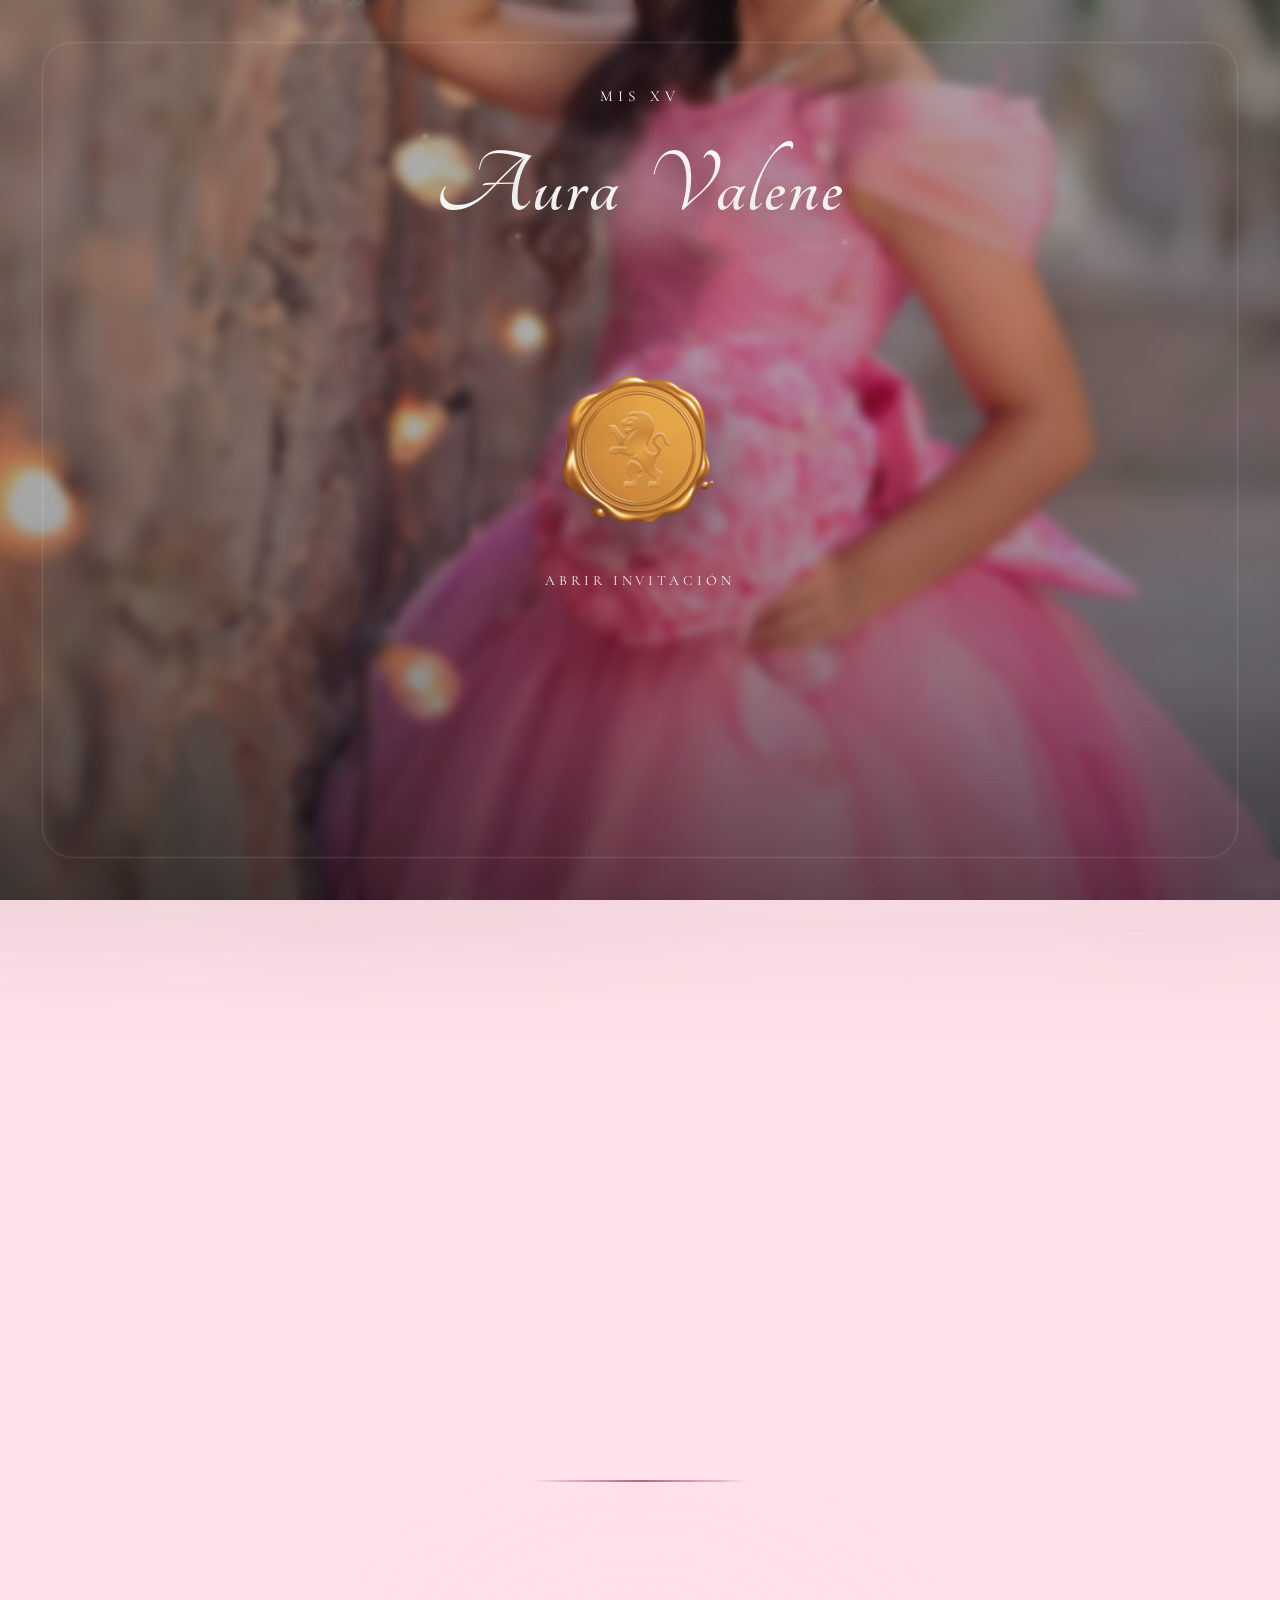
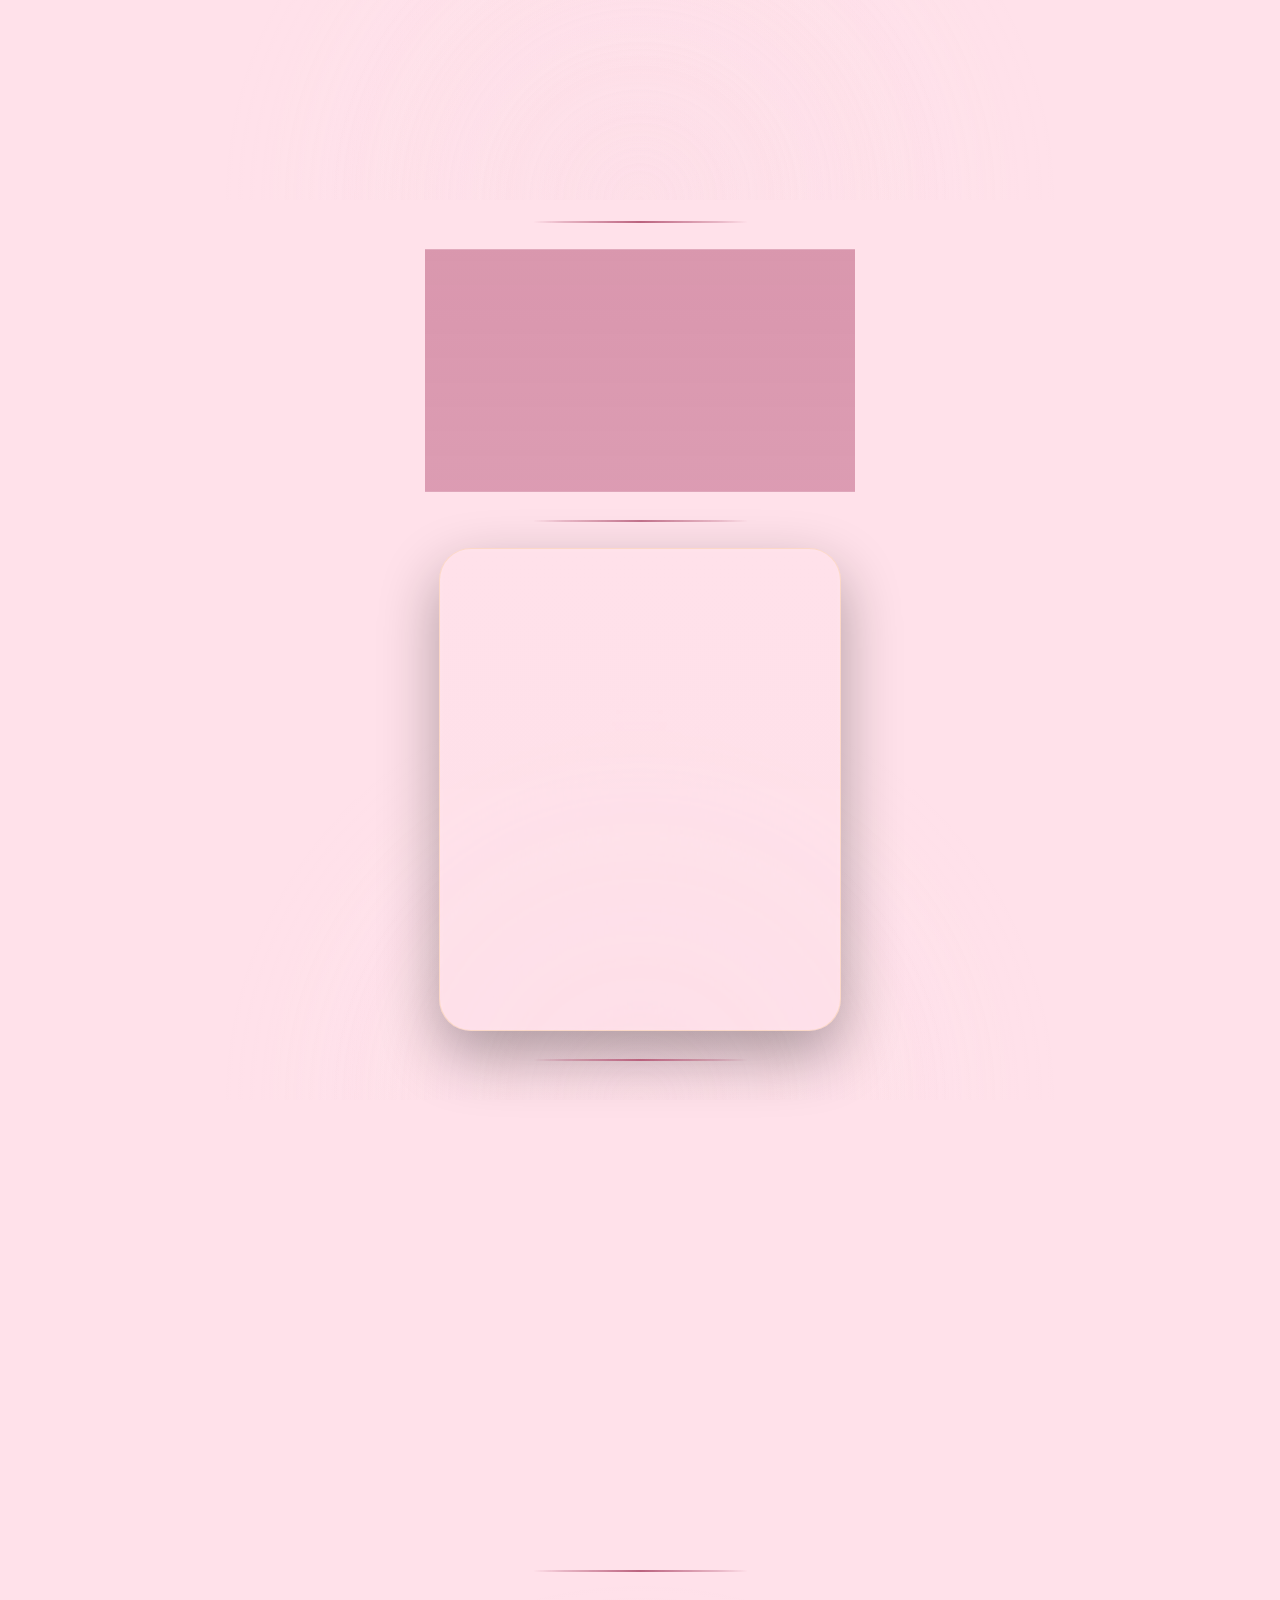
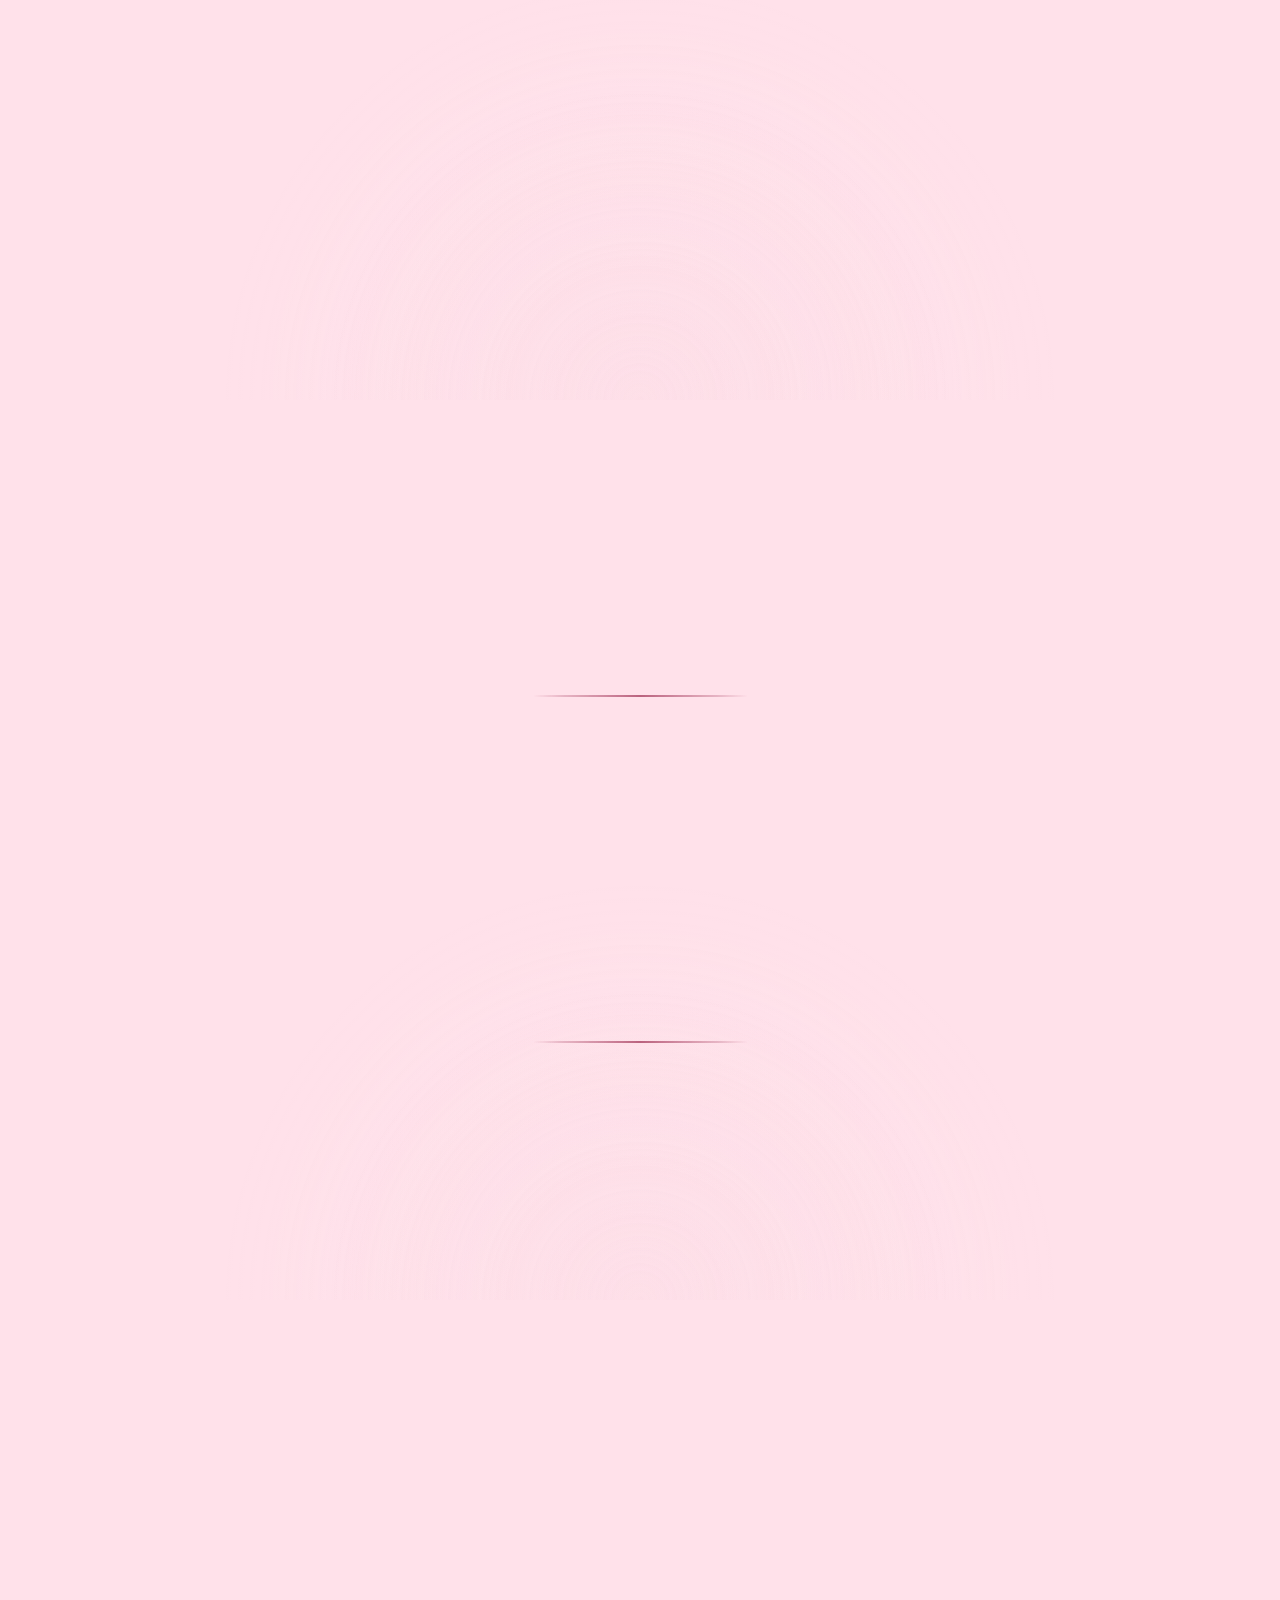
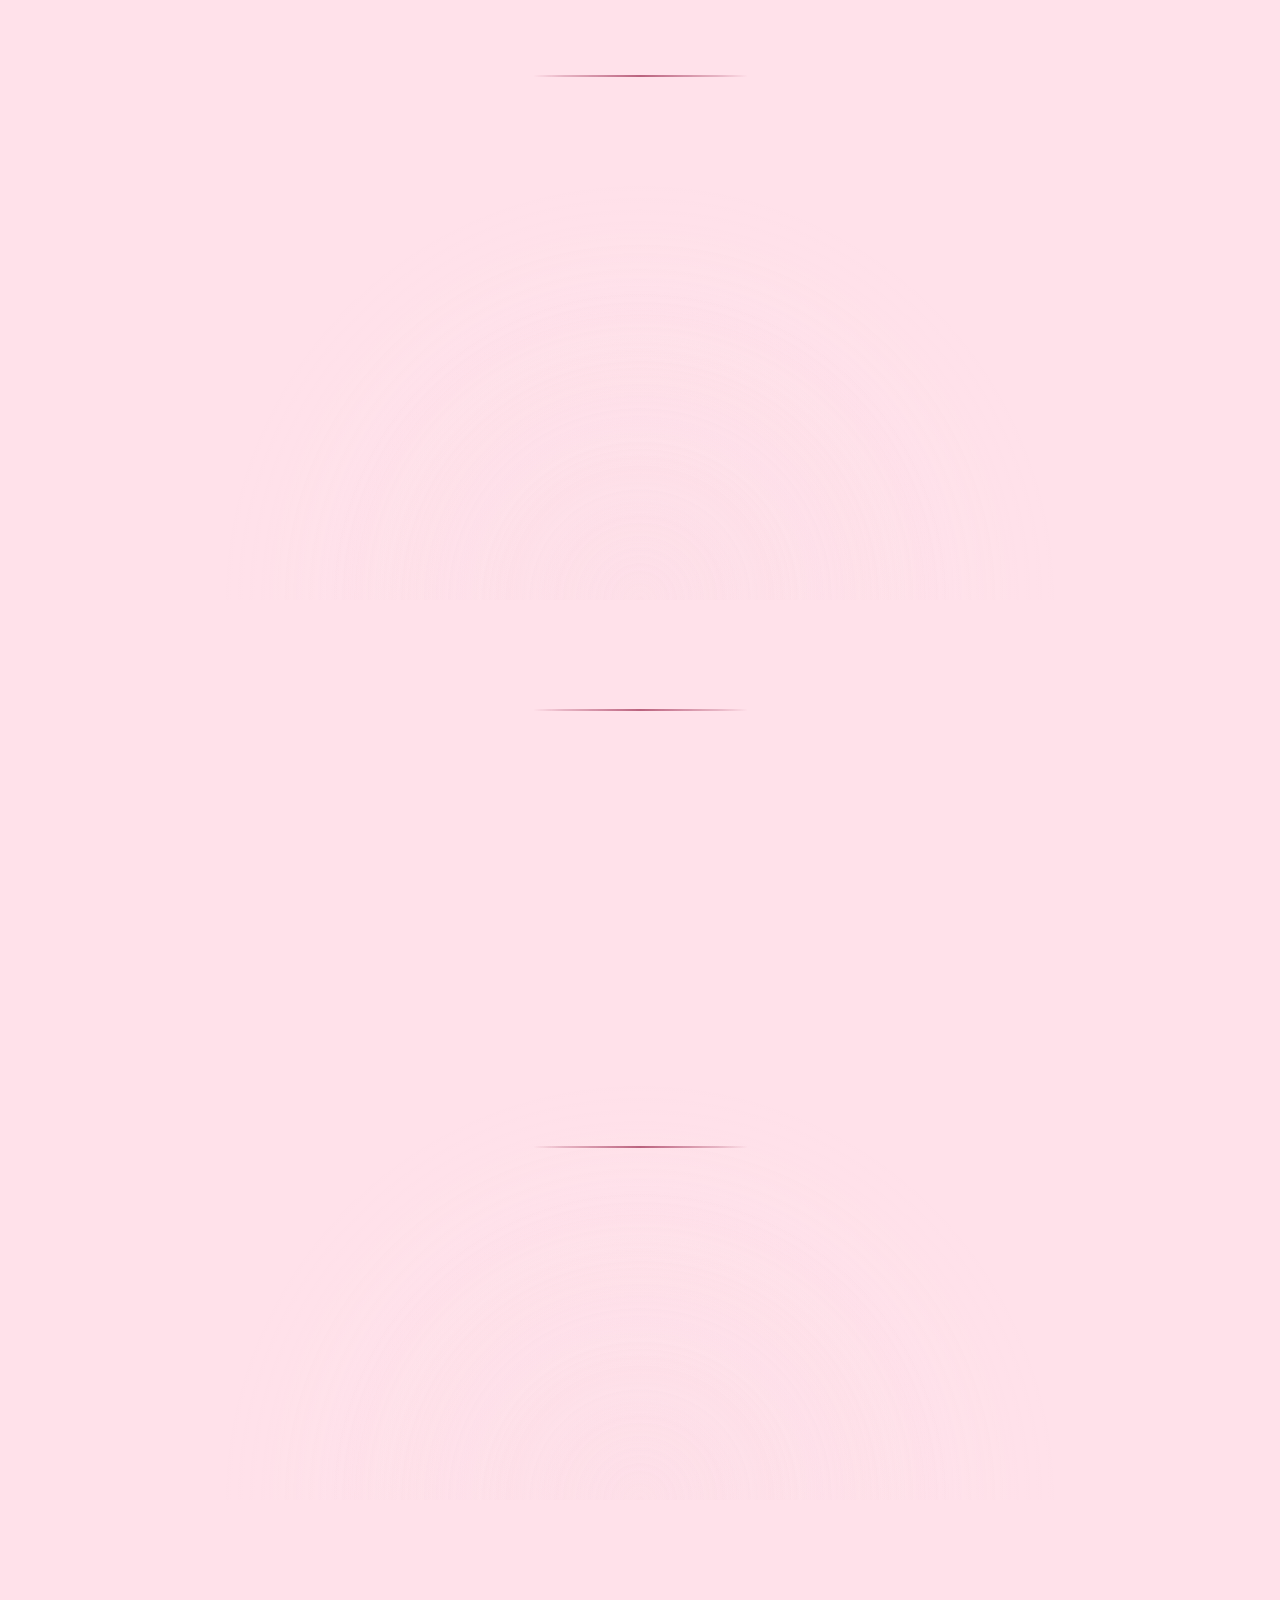
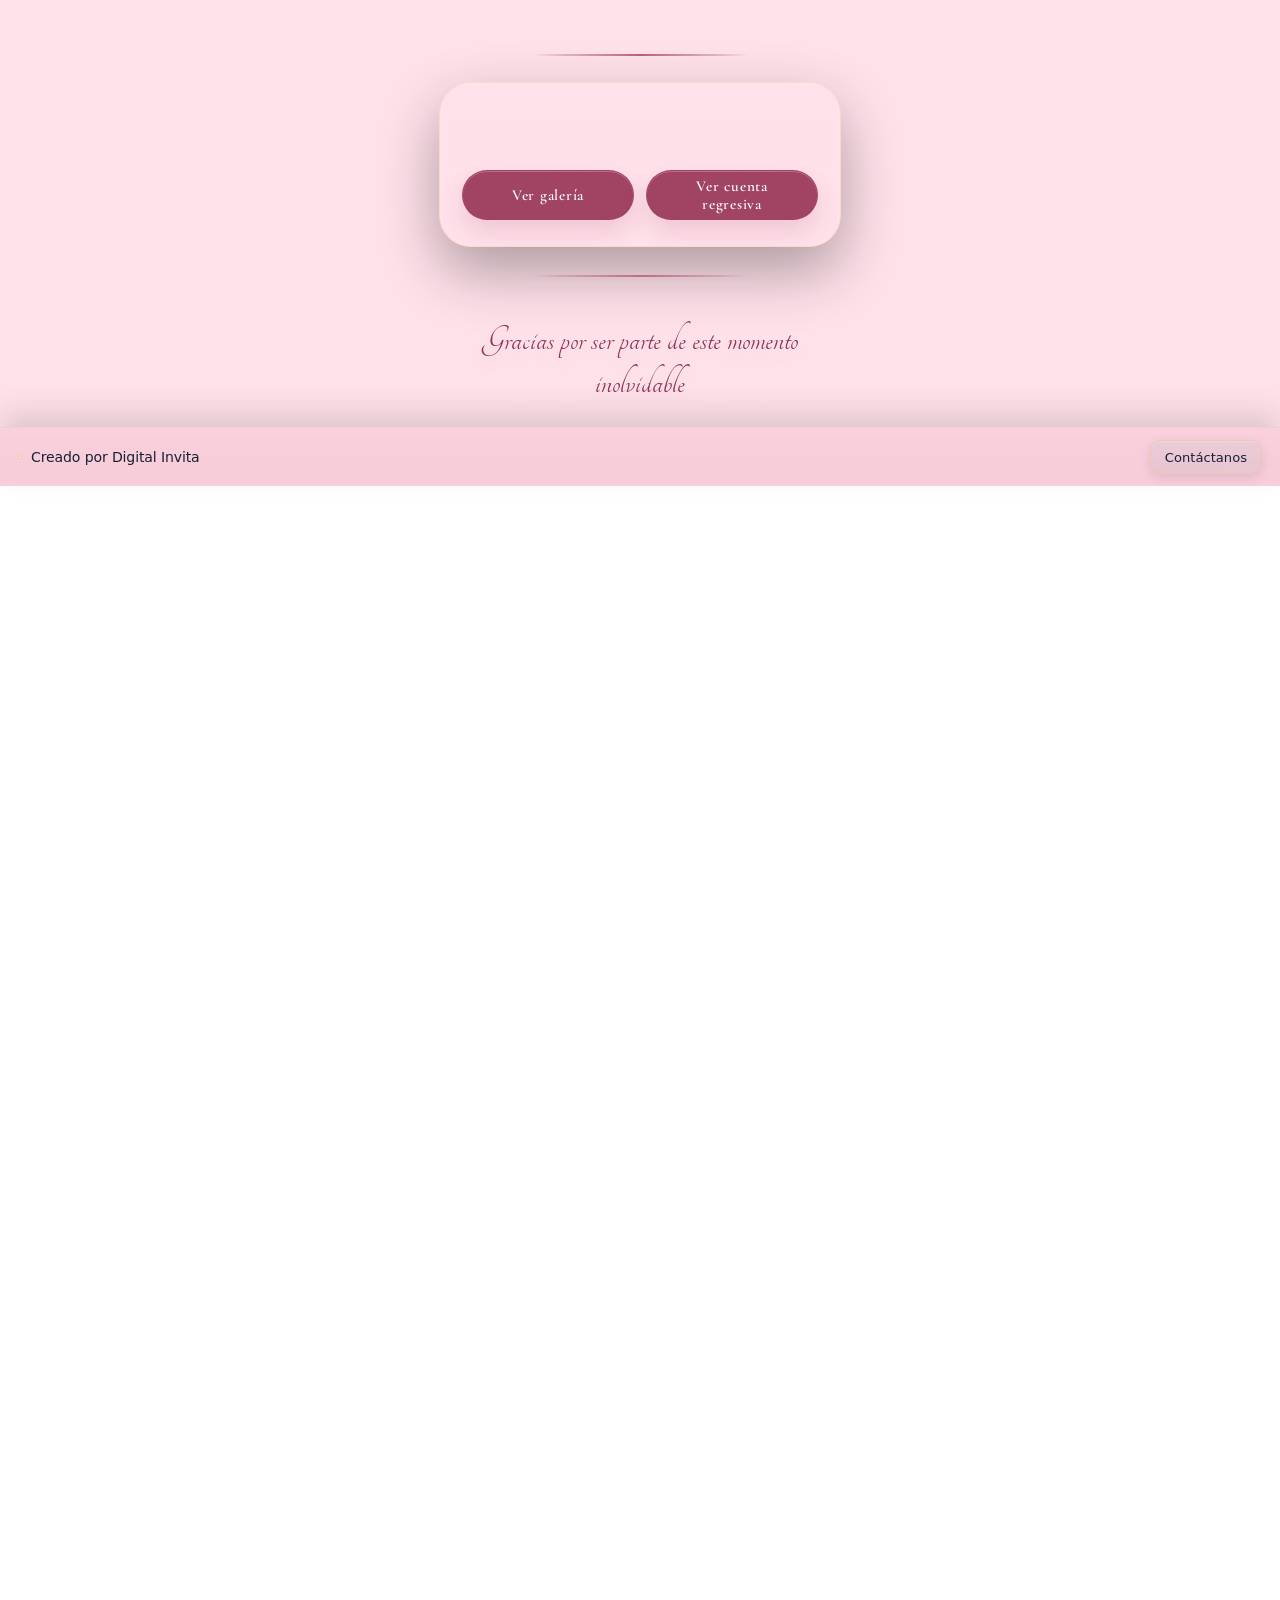
==== commit ede83c2d: "Add files via upload" ====
--- a/index.html
+++ b/index.html
@@ -1 +1 @@
-<!DOCTYPE html><html lang="es" class="opening-mode-pending"><head><meta charset="UTF-8"><meta name="viewport" content="width=device-width, initial-scale=1.0"><title>Mis XV | Aura Valene</title><meta name="description" content="Acompáñanos a celebrar este día tan especial."><meta itemprop="name" content="Mis XV | Aura Valene"><meta itemprop="description" content="Acompáñanos a celebrar este día tan especial."><meta property="og:title" content="Mis XV | Aura Valene"><meta property="og:description" content="Acompáñanos a celebrar este día tan especial."><meta property="og:image" content="media/000000.jpg"><meta property="og:image:url" content="media/000000.jpg"><meta property="og:image:secure_url" content="media/000000.jpg"><meta property="og:image:type" content="image/jpeg"><meta property="og:image:width" content="1200"><meta property="og:image:height" content="630"><meta property="og:image:alt" content="Mis XV | Aura Valene"><meta property="og:url" content=""><meta property="og:type" content="website"><meta property="og:site_name" content="Digital Invita"><meta itemprop="image" content="media/000000.jpg"><meta itemprop="thumbnailUrl" content="media/000000.jpg"><meta name="thumbnail" content="media/000000.jpg"><meta name="twitter:card" content="summary_large_image"><meta name="twitter:title" content="Mis XV | Aura Valene"><meta name="twitter:description" content="Acompáñanos a celebrar este día tan especial."><meta name="twitter:image" content="media/000000.jpg"><link rel="image_src" href="media/000000.jpg"><link itemprop="thumbnailUrl" href="media/000000.jpg"><link rel="icon" type="image/png" sizes="32x32" href="favicon.png"><link rel="icon" type="image/png" sizes="16x16" href="favicon.png"><link rel="shortcut icon" href="favicon.png"><style id="critical-startup-style"> /* Keep first paint neutral while the saved config hydrates. */ html.opening-mode-pending, html.opening-mode-pending body { background: #f4f1ec !important; } html.opening-mode-pending .page, html.opening-mode-pending .smart-background, html.opening-mode-pending canvas, html.opening-mode-pending .floating-btn, html.opening-mode-pending .toast { visibility: hidden !important; } html.opening-mode-pending .overlay { background: #f4f1ec !important; } html.opening-mode-pending .overlay-card { opacity: 0 !important; } </style><link rel="preconnect" href="https://fonts.googleapis.com"><link rel="preconnect" href="https://fonts.gstatic.com" crossorigin><script> (() => { try { const rawConfig = localStorage.getItem("digital_invita_public_config_v1"); const config = rawConfig ? JSON.parse(rawConfig) : null; if (config?.theme?.openingMode === "envelope") { document.documentElement.classList.add("opening-mode-envelope"); } } catch (error) {} })(); </script><script> (() => { const releaseStartup = () => document.documentElement.classList.remove("opening-mode-pending"); window.addEventListener("error", releaseStartup, { once: true }); window.addEventListener("DOMContentLoaded", () => window.setTimeout(releaseStartup, 1200), { once: true }); window.setTimeout(() => { if (document.documentElement.classList.contains("opening-mode-pending")) releaseStartup(); }, 4000); })(); </script><link rel="preload" as="image" href="media/0fp.jpg" fetchpriority="high"><link href="https://fonts.googleapis.com/css2?family=Alex+Brush&family=Allura&family=Bodoni+Moda:ital,wght@0,400;0,500;0,600;0,700;1,400;1,500&family=Cinzel:wght@400;500;600;700&family=Cormorant+Garamond:wght@400;500;600;700&family=Cormorant+Infant:wght@400;500;600;700&family=Dancing+Script:wght@500;600;700&family=EB+Garamond:wght@400;500;600;700&family=Forum&family=Fredoka:wght@500;600;700&family=GFS+Didot&family=Great+Vibes&family=Imperial+Script&family=Italianno&family=Libre+Baskerville:wght@400;700&family=Lora:wght@400;500;600;700&family=Marcellus&family=Montserrat:wght@400;500;600;700&family=Mrs+Saint+Delafield&family=Nanum+Myeongjo:wght@400;700;800&family=Orbitron:wght@500;600;700;800&family=Parisienne&family=Petit+Formal+Script&family=Pinyon+Script&family=Playfair+Display:wght@400;500;600;700&family=Poppins:wght@400;500;600;700&family=Prata&family=Sacramento&family=Tangerine:wght@400;700&display=swap" rel="stylesheet"><link rel="preload" href="assets/styles.css" as="style"><link rel="stylesheet" href="assets/styles.css"></head><body class="locked"><div class="smart-background" id="smartBackground" aria-hidden="true"><img id="smartBackgroundImage" alt=""></div><div class="overlay" id="overlay" role="dialog" aria-modal="true" aria-labelledby="overlayTitle"><div class="overlay-card"><div class="overlay-scene" id="overlayScene"><p class="overlay-kicker" id="overlayKicker">Mis XV</p><div class="overlay-title-wrap"><span class="title-glow" aria-hidden="true"></span><h1 class="overlay-title" id="overlayTitle">Nombre de la festejada</h1></div><div class="envelope-opening-scene" aria-hidden="true"><div class="envelope-card"><div class="envelope-paper"><img id="envelopePaperImage" alt="Portada de la invitación" decoding="async"><span></span><strong>Estás invitado</strong><small>Abre este momento especial</small></div><div class="envelope-details" aria-hidden="true"><span id="envelopeEventLabel">Invitación</span><strong id="envelopeNames">Nombre de la festejada</strong><small id="envelopeDate">Fecha del evento</small></div><div class="envelope-back"></div><div class="envelope-side envelope-side--left"></div><div class="envelope-side envelope-side--right"></div><div class="envelope-pocket"></div><div class="envelope-flap"></div></div></div><button class="wax-btn" id="openBtn" type="button" aria-label="Abrir invitación"><img id="sealImage" src="sello_cera.png" alt="Sello para abrir invitación" decoding="async"></button><div class="launch-status" aria-hidden="true"><span></span><strong>Sistemas listos</strong><span></span></div><div class="wax-caption">Abrir invitación</div></div></div></div><canvas id="particles" aria-hidden="true"></canvas><canvas id="particlesFront" aria-hidden="true"></canvas><div class="warp-flash" id="warpFlash" aria-hidden="true"><span class="elegant-spark" style="--spark-angle:-158deg;--spark-distance:112px;--spark-delay:.02s;--spark-trail:24px"></span><span class="elegant-spark" style="--spark-angle:-118deg;--spark-distance:86px;--spark-delay:.11s;--spark-trail:18px"></span><span class="elegant-spark" style="--spark-angle:-42deg;--spark-distance:104px;--spark-delay:.06s;--spark-trail:26px"></span><span class="elegant-spark" style="--spark-angle:18deg;--spark-distance:122px;--spark-delay:.14s;--spark-trail:21px"></span><span class="elegant-spark" style="--spark-angle:66deg;--spark-distance:92px;--spark-delay:.08s;--spark-trail:17px"></span><span class="elegant-spark" style="--spark-angle:142deg;--spark-distance:108px;--spark-delay:.16s;--spark-trail:23px"></span></div><div class="mission-accepted" id="missionAccepted" aria-hidden="true">Misión aceptada</div><audio id="audio" loop preload="none"><source type="audio/mpeg"></audio><main class="page"><section class="hero"><img id="heroImage" src="media/0fp.jpg" alt="Portada de Aura Valene" loading="eager" decoding="async" fetchpriority="high"><video id="heroVideo" class="hero-video" muted loop playsinline preload="none" hidden></video><canvas id="heroParticles" aria-hidden="true"></canvas><div class="hero-hud" aria-hidden="true"><span></span><span></span><span></span><span></span></div><div class="hero-content"><div class="hero-label" id="heroLabel">Mis XV</div><h1 class="hero-name" id="nombre">Nombre de la festejada</h1><div class="hero-date" id="fechaEvento"></div></div></section><div class="separator"></div><section class="section story-section" id="storySection"><h2 id="storyTitle">Mi historia</h2><p class="story-text" id="storyText1" data-fulltext=""></p><div class="featured-photo"><img id="storyImage" src="media/fhistoria.jpg" alt="Fotografía de Aura Valene" loading="lazy" decoding="async"></div><p class="story-text" id="storyText2" data-fulltext=""></p></section><div class="separator"></div><section class="section" id="parentsSection"><span class="eyebrow" id="parentsEyebrow">En compañía de mis padres</span><div class="script-block" id="parentsNames"></div><div class="parents-grid" id="parentsGroups" hidden></div><div class="grandparents-block" id="grandparentsBlock" hidden><span class="grandparents-eyebrow" id="grandparentsEyebrow">Y con la bendición de mis abuelos</span><div class="family-names" id="grandparentsNames"></div></div><p id="parentsInviteText" style="margin-top:16px;"></p></section><div class="separator"></div><section class="section" id="godparentsSection"><span class="eyebrow" id="godparentsEyebrow">Mis padrinos</span><div class="script-block" id="godparentsNames"></div><div class="godparents-list" id="godparentsItems" hidden></div></section><div class="separator"></div><section class="section" id="ceremonySection"><h2 id="ceremonyTitle">Ceremonia</h2><div class="event-card"><div class="event-time" id="ceremonyTime"></div><div class="event-place-group"><div class="event-place" id="ceremonyPlace"></div><div class="event-place-detail" id="ceremonyPlaceDetail" hidden></div></div><div class="event-media-stack" id="ceremonyIconWrap"><div class="dresscode-figure"><img id="ceremonyImage" src="media/cereminia.png" alt="Ceremonia" loading="lazy" decoding="async"></div></div><div class="event-media-stack" id="ceremonyMapWrap" hidden><div class="map"><iframe id="ceremonyMapEmbed" src="" loading="lazy" referrerpolicy="no-referrer-when-downgrade" title="Mapa de la ceremonia"></iframe></div></div><div class="event-media-stack" id="ceremonyPhotoWrap" hidden><div class="event-place-photo"><img id="ceremonyPhoto" src="" alt="Lugar de la ceremonia" loading="lazy" decoding="async"></div></div><div class="event-media-stack" id="ceremonyVideoWrap" hidden><div class="event-place-video"><video id="ceremonyVideo" autoplay muted playsinline loop preload="none"></video></div></div><div><a class="btn" id="ceremonyMapLink" href="#" target="_blank" rel="noopener noreferrer" hidden>Cómo llegar</a></div></div></section><div class="separator"></div><section class="section" id="receptionSection"><h2 id="receptionTitle">Recepción</h2><div class="event-card"><div class="event-time" id="receptionTime"></div><div class="event-place-group"><div class="event-place" id="receptionPlace"></div><div class="event-place-detail" id="receptionPlaceDetail" hidden></div></div><div class="event-media-stack" id="receptionIconWrap" hidden><div class="dresscode-figure"><img id="receptionImage" src="" alt="Recepción" loading="lazy" decoding="async"></div></div><div class="event-media-stack" id="receptionMapWrap" hidden><div class="map"><iframe id="receptionMapEmbed" src="" loading="lazy" referrerpolicy="no-referrer-when-downgrade" title="Mapa del salón"></iframe></div></div><div class="event-media-stack" id="receptionPhotoWrap" hidden><div class="event-place-photo"><img id="receptionPhoto" src="" alt="Lugar de la recepción" loading="lazy" decoding="async"></div></div><div class="event-media-stack" id="receptionVideoWrap" hidden><div class="event-place-video"><video id="receptionVideo" autoplay muted playsinline loop preload="none"></video></div></div><div><a class="btn" id="receptionMapLink" href="#" target="_blank" rel="noopener noreferrer" hidden>Cómo llegar</a></div></div></section><div class="separator"></div><section class="section" id="timelineSection"><h2>Itinerario</h2><div class="timeline" id="timelineList"></div></section><div class="separator"></div><section class="section" id="countdown-section"><h2 id="countdownTitle">Faltan pocos días</h2><p id="countdownIntro">La cuenta regresiva ha comenzado para vivir un momento inolvidable.</p><div class="countdown-shell"><div class="countdown-date-card" id="countdownDateCard" hidden><div class="countdown-date-card__month" id="countdownDateMonth"></div><div class="countdown-date-card__main"><span id="countdownDateWeekday"></span><strong id="countdownDateDay"></strong><span id="countdownDateYear"></span></div></div><div id="countdown" aria-live="polite"></div><div class="countdown-caption" id="countdownCaption">Preparando una noche inolvidable.</div><div class="countdown-calendar-action" id="countdownCalendarAction" hidden><a class="btn" href="#" id="countdownCalendarBtn">Agendar momento</a></div></div></section><div class="separator"></div><section class="section" id="gallerySection"><h2>Galería</h2><div class="gallery-showcase"><div class="gallery-stage" id="galleryStage"><img src="media/g1.jpg" alt="Galería destacada" id="galleryPreviewImg" loading="lazy" decoding="async"><video id="galleryPreviewVideo" class="gallery-preview-video" controls playsinline preload="none" hidden></video></div><div class="gallery-controls"><div class="gallery-meta"><strong id="galleryMetaIndex">Foto 1 de 6</strong><span id="galleryMetaHint">Toca una imagen para destacar o abrir.</span></div><div class="gallery-nav"><button type="button" id="galleryPrev" aria-label="Foto anterior">‹</button><button type="button" id="galleryNext" aria-label="Foto siguiente">›</button></div></div></div><div class="gallery" id="galleryGrid"></div></section><div class="separator"></div><section class="section" id="dressSection"><h2 id="dressTitle">Dress Code</h2><ul class="dress-code-list" id="dressValue"><li>Formal</li></ul><div class="dress-color-palette" id="dressColorPalette" hidden></div><div class="dresscode-figure"><img id="dressImage" src="media/vestimenta.png" alt="Código de vestimenta" loading="lazy" decoding="async"></div><p class="mini-note" id="dressNote"></p></section><div class="separator"></div><section class="section adult-notice-section" id="adultNoticeSection" role="note"><h2 id="adultNoticeTitle">Una celebración para adultos</h2><p id="adultNoticeText">Con mucho cariño, hemos preparado esta celebración exclusivamente para adultos.<br>Agradecemos mucho su comprensión.</p></section><div class="separator"></div><section class="section" id="rsvpSection"><h2>Confirma tu presencia</h2><div class="rsvp-personalization" id="rsvpPersonalization" hidden><span class="rsvp-personalization__eyebrow" id="rsvpPersonalizationEyebrow">Invitación preparada especialmente para</span><strong class="rsvp-personalization__recipient" id="rsvpPersonalizationRecipient"></strong><span class="rsvp-personalization__divider" aria-hidden="true"></span><p class="rsvp-personalization__message" id="rsvpPersonalizationText"></p><div class="rsvp-personalization__passes"><span>Cupo reservado</span><strong id="rsvpPersonalizationPasses"></strong></div></div><div class="rsvp-invalid" id="rsvpInvalidNotice" hidden><span>Invitación no válida</span><strong>Solicita una invitación válida para poder confirmar.</strong><p>Este enlace no contiene los datos necesarios o ya no está registrado para este evento.</p></div><div class="rsvp-card"><div class="field" id="guestNameField"><label for="guestName" id="guestNameLabel">Tu nombre</label><input type="text" id="guestName" placeholder="Escríbelo aquí"></div><div class="field" id="guestCountField"><label for="guestCount">¿Cuántas personas asistirán?</label><select id="guestCount" data-pases="6"><option value="">Selecciona una opción</option></select></div><div class="family-members" id="familyMembersField" hidden><div class="family-members__head"><strong>Nombres de quienes asistirán</strong><span>Escribe el nombre de cada persona que asistirá.</span></div><div class="family-members__list" id="familyMembersList"></div></div><div class="rsvp-buttons"><button type="button" id="confirmYes">Confirmar asistencia</button><button type="button" id="confirmNo" class="btn-secondary">No podré asistir</button></div><p class="rsvp-deadline-note" id="rsvpDeadlineNote" hidden></p></div><div class="rsvp-receipt" id="rsvpReceipt" hidden><span class="rsvp-receipt__eyebrow">Confirmación registrada</span><h3 id="rsvpReceiptTitle">¡Gracias por confirmar!</h3><p id="rsvpReceiptText">Nos dará mucho gusto compartir este momento con ustedes. Nos vemos pronto.</p><div class="rsvp-receipt__identity"><strong id="rsvpReceiptName"></strong><span id="rsvpReceiptCount"></span></div><div class="rsvp-receipt__attendees" id="rsvpReceiptAttendees" hidden></div><div class="rsvp-receipt__qr" id="rsvpReceiptQr" aria-label="Código QR de confirmación"></div><span class="rsvp-receipt__qr-label">Pase digital de acceso</span><span class="rsvp-receipt__folio" id="rsvpReceiptFolio"></span></div></section><div class="separator"></div><section class="section" id="giftSection"><h2 id="giftTitle">Opciones de regalo</h2><p id="giftIntro">Tu presencia es el regalo más valioso para mí, pero si deseas tener un detalle, aquí encontrarás algunas opciones pensadas con mucho cariño.</p><div class="gift-options"><div class="gift-option-card" id="giftOption1Card"><div class="gift-option-media"><img class="envelope" id="envelopeImage" src="sobre.png" alt="Lluvia de sobres" loading="lazy" decoding="async"></div><h3 class="gift-option-title" id="giftOption1Title">Lluvia de sobres</h3><p class="gift-option-copy" id="giftOption1Copy">Si lo prefieres, podrás acompañarme con un sobre el día del evento. Será un detalle recibido con muchísimo cariño y gratitud.</p></div><div class="gift-option-card" id="giftOption2Card"><div class="gift-option-media"><img class="surprise" id="surpriseImage" src="regalo.png" alt="Regalo sorpresa" loading="lazy" decoding="async"></div><h3 class="gift-option-title" id="giftOption2Title">Regalo sorpresa</h3><p class="gift-option-copy" id="giftOption2Copy">También puedes sorprenderme con un detalle especial elegido por ti. Lo importante será el cariño con el que venga.</p></div></div><div class="gift-links-panel" id="giftLinksPanel"><h3 class="gift-option-title" id="giftLinksTitle">Mesa de regalos</h3><p class="mini-note" id="giftLinksIntro">Si prefieres elegir un detalle en línea, también puedes apoyarte en estas opciones de mesa de regalos:</p><div class="gift-links" id="giftLinks"></div></div><div class="bank-transfer-card" id="bankTransferCard" hidden><h3 class="gift-option-title" id="bankTransferTitle"></h3><span class="bank-transfer-card__eyebrow" id="bankTransferEyebrow"></span><p id="bankTransferIntro"></p><div class="bank-transfer-card__visual" id="bankTransferVisual" hidden><img id="bankTransferImage" alt="Tarjeta para transferencia" loading="lazy" decoding="async"><div class="bank-transfer-card__overlay" id="bankTransferOverlay"></div></div><dl class="bank-transfer-details" id="bankTransferDetails"></dl><p class="bank-transfer-note" id="bankTransferNote"></p></div></section><div class="separator"></div><section class="section" id="agendaSectionUi"><h2>Accesos rápidos</h2><div class="utilities"><a class="btn" href="#gallerySection" id="agendaGalleryBtn">Ver galería</a><a class="btn" href="#countdown-section" id="verCuenta">Ver cuenta regresiva</a></div></section><div class="separator"></div><section class="section" id="albumSection"><h2 id="albumTitle">Álbum digital</h2><div class="album-card"><p id="albumCopy">Comparte las mejores fotos de este gran día y conserva en un solo lugar los recuerdos más especiales.</p><div class="album-qr" id="albumQrLink" hidden aria-label="Código QR del álbum digital"><span class="album-qr-shell"><span id="albumQrCanvas" aria-hidden="true"></span></span><span class="album-qr-caption">Escanea para abrir el álbum</span></div><div class="utilities"><a class="btn" href="#" id="albumBtn" target="_blank" rel="noopener noreferrer">Ver álbum digital</a></div></div></section><div class="separator"></div><div class="closing-note" id="closingNote">Gracias por ser parte de este momento inolvidable</div><footer class="brand-footer"><div class="brand-copy"><p class="brand-caption">Invitación creada con amor digital</p><a class="brand-link" id="brandLink" href="https://www.facebook.com/profile.php?id=61587804296779&locale=es_LA" target="_blank" rel="noopener noreferrer">Creado por Digital Invita</a><p class="brand-question">Invitaciones digitales para eventos</p></div><div class="brand-cta"><a id="brandCtaLink" href="https://wa.me/525550591264?text=Hola%2C%20estoy%20interesado%28a%29%20en%20una%20invitaci%C3%B3n%20digital%20para%20mi%20evento.%20Me%20gustar%C3%ADa%20recibir%20m%C3%A1s%20informaci%C3%B3n%20sobre%20los%20dise%C3%B1os%2C%20precios%20y%20lo%20que%20incluye." target="_blank" rel="noopener noreferrer">Contáctanos</a></div></footer></main><div class="lightbox" id="lightbox" role="dialog" aria-modal="true" aria-hidden="true" aria-label="Galería ampliada"><div class="lightbox-content"><button class="lightbox-close" id="closeLightbox" type="button" aria-label="Cerrar galería">×</button><div class="lightbox-main"><div class="viewer-counter" id="viewerCounter">1 / 6</div><button class="lightbox-nav lightbox-nav--prev" id="lightboxPrev" type="button" aria-label="Multimedia anterior">‹</button><button class="lightbox-nav lightbox-nav--next" id="lightboxNext" type="button" aria-label="Multimedia siguiente">›</button><img class="lightbox-img" id="lightboxImg" alt="Imagen ampliada"><video class="lightbox-video" id="lightboxVideo" controls playsinline preload="metadata" hidden></video></div><div class="thumbs" id="thumbs"></div></div></div><button class="floating-btn" id="musicBtn" type="button" aria-label="Pausar música"></button><button class="floating-btn" id="toTopBtn" type="button" aria-label="Volver arriba">↑</button><div class="toast" id="toast" role="status" aria-live="polite"></div><script src="assets/app.js" defer></script></body></html>+<!DOCTYPE html><html lang="es" class="opening-mode-pending"><head><meta charset="UTF-8"><meta name="viewport" content="width=device-width, initial-scale=1.0"><title>Mis XV | Aura Valene</title><meta name="description" content="Acompáñanos a celebrar este día tan especial."><meta itemprop="name" content="Mis XV | Aura Valene"><meta itemprop="description" content="Acompáñanos a celebrar este día tan especial."><meta property="og:title" content="Mis XV | Aura Valene"><meta property="og:description" content="Acompáñanos a celebrar este día tan especial."><meta property="og:image" content="https://aura-valene.digitalinvita.com.mx/media/000000.jpg"><meta property="og:image:url" content="https://aura-valene.digitalinvita.com.mx/media/000000.jpg"><meta property="og:image:secure_url" content="https://aura-valene.digitalinvita.com.mx/media/000000.jpg"><meta property="og:image:type" content="image/jpeg"><meta property="og:image:width" content="1200"><meta property="og:image:height" content="630"><meta property="og:image:alt" content="Mis XV | Aura Valene"><meta property="og:url" content="https://aura-valene.digitalinvita.com.mx/"><meta property="og:type" content="website"><meta property="og:site_name" content="Digital Invita"><meta itemprop="image" content="https://aura-valene.digitalinvita.com.mx/media/000000.jpg"><meta itemprop="thumbnailUrl" content="https://aura-valene.digitalinvita.com.mx/media/000000.jpg"><meta name="thumbnail" content="https://aura-valene.digitalinvita.com.mx/media/000000.jpg"><meta name="twitter:card" content="summary_large_image"><meta name="twitter:title" content="Mis XV | Aura Valene"><meta name="twitter:description" content="Acompáñanos a celebrar este día tan especial."><meta name="twitter:image" content="https://aura-valene.digitalinvita.com.mx/media/000000.jpg"><link rel="image_src" href="https://aura-valene.digitalinvita.com.mx/media/000000.jpg"><link itemprop="thumbnailUrl" href="https://aura-valene.digitalinvita.com.mx/media/000000.jpg"><link rel="icon" type="image/png" sizes="32x32" href="favicon.png"><link rel="icon" type="image/png" sizes="16x16" href="favicon.png"><link rel="shortcut icon" href="favicon.png"><style id="critical-startup-style"> /* Keep first paint neutral while the saved config hydrates. */ html.opening-mode-pending, html.opening-mode-pending body { background: #f4f1ec !important; } html.opening-mode-pending .page, html.opening-mode-pending .smart-background, html.opening-mode-pending canvas, html.opening-mode-pending .floating-btn, html.opening-mode-pending .toast { visibility: hidden !important; } html.opening-mode-pending .overlay { background: #f4f1ec !important; } html.opening-mode-pending .overlay-card { opacity: 0 !important; } </style><link rel="preconnect" href="https://fonts.googleapis.com"><link rel="preconnect" href="https://fonts.gstatic.com" crossorigin><script> (() => { try { const rawConfig = localStorage.getItem("digital_invita_public_config_v1"); const config = rawConfig ? JSON.parse(rawConfig) : null; if (config?.theme?.openingMode === "envelope") { document.documentElement.classList.add("opening-mode-envelope"); } } catch (error) {} })(); </script><script> (() => { const releaseStartup = () => document.documentElement.classList.remove("opening-mode-pending"); window.addEventListener("error", releaseStartup, { once: true }); window.addEventListener("DOMContentLoaded", () => window.setTimeout(releaseStartup, 1200), { once: true }); window.setTimeout(() => { if (document.documentElement.classList.contains("opening-mode-pending")) releaseStartup(); }, 4000); })(); </script><link rel="preload" as="image" href="media/0fp.jpg" fetchpriority="high"><link href="https://fonts.googleapis.com/css2?family=Alex+Brush&family=Allura&family=Bodoni+Moda:ital,wght@0,400;0,500;0,600;0,700;1,400;1,500&family=Cinzel:wght@400;500;600;700&family=Cormorant+Garamond:wght@400;500;600;700&family=Cormorant+Infant:wght@400;500;600;700&family=Dancing+Script:wght@500;600;700&family=EB+Garamond:wght@400;500;600;700&family=Forum&family=Fredoka:wght@500;600;700&family=GFS+Didot&family=Great+Vibes&family=Imperial+Script&family=Italianno&family=Libre+Baskerville:wght@400;700&family=Lora:wght@400;500;600;700&family=Marcellus&family=Montserrat:wght@400;500;600;700&family=Mrs+Saint+Delafield&family=Nanum+Myeongjo:wght@400;700;800&family=Orbitron:wght@500;600;700;800&family=Parisienne&family=Petit+Formal+Script&family=Pinyon+Script&family=Playfair+Display:wght@400;500;600;700&family=Poppins:wght@400;500;600;700&family=Prata&family=Sacramento&family=Tangerine:wght@400;700&display=swap" rel="stylesheet"><link rel="preload" href="assets/styles.css" as="style"><link rel="stylesheet" href="assets/styles.css"></head><body class="locked"><div class="smart-background" id="smartBackground" aria-hidden="true"><img id="smartBackgroundImage" alt=""></div><div class="overlay" id="overlay" role="dialog" aria-modal="true" aria-labelledby="overlayTitle"><div class="overlay-card"><div class="overlay-scene" id="overlayScene"><p class="overlay-kicker" id="overlayKicker">Mis XV</p><div class="overlay-title-wrap"><span class="title-glow" aria-hidden="true"></span><h1 class="overlay-title" id="overlayTitle">Nombre de la festejada</h1></div><div class="envelope-opening-scene" aria-hidden="true"><div class="envelope-card"><div class="envelope-paper"><img id="envelopePaperImage" alt="Portada de la invitación" decoding="async"><span></span><strong>Estás invitado</strong><small>Abre este momento especial</small></div><div class="envelope-details" aria-hidden="true"><span id="envelopeEventLabel">Invitación</span><strong id="envelopeNames">Nombre de la festejada</strong><small id="envelopeDate">Fecha del evento</small></div><div class="envelope-back"></div><div class="envelope-side envelope-side--left"></div><div class="envelope-side envelope-side--right"></div><div class="envelope-pocket"></div><div class="envelope-flap"></div></div></div><button class="wax-btn" id="openBtn" type="button" aria-label="Abrir invitación"><img id="sealImage" src="sello_cera.png" alt="Sello para abrir invitación" decoding="async"></button><div class="launch-status" aria-hidden="true"><span></span><strong>Sistemas listos</strong><span></span></div><div class="wax-caption">Abrir invitación</div></div></div></div><canvas id="particles" aria-hidden="true"></canvas><canvas id="particlesFront" aria-hidden="true"></canvas><div class="warp-flash" id="warpFlash" aria-hidden="true"><span class="elegant-spark" style="--spark-angle:-158deg;--spark-distance:112px;--spark-delay:.02s;--spark-trail:24px"></span><span class="elegant-spark" style="--spark-angle:-118deg;--spark-distance:86px;--spark-delay:.11s;--spark-trail:18px"></span><span class="elegant-spark" style="--spark-angle:-42deg;--spark-distance:104px;--spark-delay:.06s;--spark-trail:26px"></span><span class="elegant-spark" style="--spark-angle:18deg;--spark-distance:122px;--spark-delay:.14s;--spark-trail:21px"></span><span class="elegant-spark" style="--spark-angle:66deg;--spark-distance:92px;--spark-delay:.08s;--spark-trail:17px"></span><span class="elegant-spark" style="--spark-angle:142deg;--spark-distance:108px;--spark-delay:.16s;--spark-trail:23px"></span></div><div class="mission-accepted" id="missionAccepted" aria-hidden="true">Misión aceptada</div><audio id="audio" loop preload="none"><source type="audio/mpeg"></audio><main class="page"><section class="hero"><img id="heroImage" src="media/0fp.jpg" alt="Portada de Aura Valene" loading="eager" decoding="async" fetchpriority="high"><video id="heroVideo" class="hero-video" muted loop playsinline preload="none" hidden></video><canvas id="heroParticles" aria-hidden="true"></canvas><div class="hero-hud" aria-hidden="true"><span></span><span></span><span></span><span></span></div><div class="hero-content"><div class="hero-label" id="heroLabel">Mis XV</div><h1 class="hero-name" id="nombre">Nombre de la festejada</h1><div class="hero-date" id="fechaEvento"></div></div></section><div class="separator"></div><section class="section story-section" id="storySection"><h2 id="storyTitle">Mi historia</h2><p class="story-text" id="storyText1" data-fulltext=""></p><div class="featured-photo"><img id="storyImage" src="media/fhistoria.jpg" alt="Fotografía de Aura Valene" loading="lazy" decoding="async"></div><p class="story-text" id="storyText2" data-fulltext=""></p></section><div class="separator"></div><section class="section" id="parentsSection"><span class="eyebrow" id="parentsEyebrow">En compañía de mis padres</span><div class="script-block" id="parentsNames"></div><div class="parents-grid" id="parentsGroups" hidden></div><div class="grandparents-block" id="grandparentsBlock" hidden><span class="grandparents-eyebrow" id="grandparentsEyebrow">Y con la bendición de mis abuelos</span><div class="family-names" id="grandparentsNames"></div></div><p id="parentsInviteText" style="margin-top:16px;"></p></section><div class="separator"></div><section class="section" id="godparentsSection"><span class="eyebrow" id="godparentsEyebrow">Mis padrinos</span><div class="script-block" id="godparentsNames"></div><div class="godparents-list" id="godparentsItems" hidden></div></section><div class="separator"></div><section class="section" id="ceremonySection"><h2 id="ceremonyTitle">Ceremonia</h2><div class="event-card"><div class="event-time" id="ceremonyTime"></div><div class="event-place-group"><div class="event-place" id="ceremonyPlace"></div><div class="event-place-detail" id="ceremonyPlaceDetail" hidden></div></div><div class="event-media-stack" id="ceremonyIconWrap"><div class="dresscode-figure"><img id="ceremonyImage" src="media/cereminia.png" alt="Ceremonia" loading="lazy" decoding="async"></div></div><div class="event-media-stack" id="ceremonyMapWrap" hidden><div class="map"><iframe id="ceremonyMapEmbed" src="" loading="lazy" referrerpolicy="no-referrer-when-downgrade" title="Mapa de la ceremonia"></iframe></div></div><div class="event-media-stack" id="ceremonyPhotoWrap" hidden><div class="event-place-photo"><img id="ceremonyPhoto" src="" alt="Lugar de la ceremonia" loading="lazy" decoding="async"></div></div><div class="event-media-stack" id="ceremonyVideoWrap" hidden><div class="event-place-video"><video id="ceremonyVideo" autoplay muted playsinline loop preload="none"></video></div></div><div><a class="btn" id="ceremonyMapLink" href="#" target="_blank" rel="noopener noreferrer" hidden>Cómo llegar</a></div></div></section><div class="separator"></div><section class="section" id="receptionSection"><h2 id="receptionTitle">Recepción</h2><div class="event-card"><div class="event-time" id="receptionTime"></div><div class="event-place-group"><div class="event-place" id="receptionPlace"></div><div class="event-place-detail" id="receptionPlaceDetail" hidden></div></div><div class="event-media-stack" id="receptionIconWrap" hidden><div class="dresscode-figure"><img id="receptionImage" src="" alt="Recepción" loading="lazy" decoding="async"></div></div><div class="event-media-stack" id="receptionMapWrap" hidden><div class="map"><iframe id="receptionMapEmbed" src="" loading="lazy" referrerpolicy="no-referrer-when-downgrade" title="Mapa del salón"></iframe></div></div><div class="event-media-stack" id="receptionPhotoWrap" hidden><div class="event-place-photo"><img id="receptionPhoto" src="" alt="Lugar de la recepción" loading="lazy" decoding="async"></div></div><div class="event-media-stack" id="receptionVideoWrap" hidden><div class="event-place-video"><video id="receptionVideo" autoplay muted playsinline loop preload="none"></video></div></div><div><a class="btn" id="receptionMapLink" href="#" target="_blank" rel="noopener noreferrer" hidden>Cómo llegar</a></div></div></section><div class="separator"></div><section class="section" id="timelineSection"><h2>Itinerario</h2><div class="timeline" id="timelineList"></div></section><div class="separator"></div><section class="section" id="countdown-section"><h2 id="countdownTitle">Faltan pocos días</h2><p id="countdownIntro">La cuenta regresiva ha comenzado para vivir un momento inolvidable.</p><div class="countdown-shell"><div class="countdown-date-card" id="countdownDateCard" hidden><div class="countdown-date-card__month" id="countdownDateMonth"></div><div class="countdown-date-card__main"><span id="countdownDateWeekday"></span><strong id="countdownDateDay"></strong><span id="countdownDateYear"></span></div></div><div id="countdown" aria-live="polite"></div><div class="countdown-caption" id="countdownCaption">Preparando una noche inolvidable.</div><div class="countdown-calendar-action" id="countdownCalendarAction" hidden><a class="btn" href="#" id="countdownCalendarBtn">Agendar momento</a></div></div></section><div class="separator"></div><section class="section" id="gallerySection"><h2>Galería</h2><div class="gallery-showcase"><div class="gallery-stage" id="galleryStage"><img src="media/g1.jpg" alt="Galería destacada" id="galleryPreviewImg" loading="lazy" decoding="async"><video id="galleryPreviewVideo" class="gallery-preview-video" controls playsinline preload="none" hidden></video></div><div class="gallery-controls"><div class="gallery-meta"><strong id="galleryMetaIndex">Foto 1 de 6</strong><span id="galleryMetaHint">Toca una imagen para destacar o abrir.</span></div><div class="gallery-nav"><button type="button" id="galleryPrev" aria-label="Foto anterior">‹</button><button type="button" id="galleryNext" aria-label="Foto siguiente">›</button></div></div></div><div class="gallery" id="galleryGrid"></div></section><div class="separator"></div><section class="section" id="dressSection"><h2 id="dressTitle">Dress Code</h2><ul class="dress-code-list" id="dressValue"><li>Formal</li></ul><div class="dress-color-palette" id="dressColorPalette" hidden></div><div class="dresscode-figure"><img id="dressImage" src="media/vestimenta.png" alt="Código de vestimenta" loading="lazy" decoding="async"></div><p class="mini-note" id="dressNote"></p></section><div class="separator"></div><section class="section adult-notice-section" id="adultNoticeSection" role="note"><h2 id="adultNoticeTitle">Una celebración para adultos</h2><p id="adultNoticeText">Con mucho cariño, hemos preparado esta celebración exclusivamente para adultos.<br>Agradecemos mucho su comprensión.</p></section><div class="separator"></div><section class="section" id="rsvpSection"><h2>Confirma tu presencia</h2><div class="rsvp-personalization" id="rsvpPersonalization" hidden><span class="rsvp-personalization__eyebrow" id="rsvpPersonalizationEyebrow">Invitación preparada especialmente para</span><strong class="rsvp-personalization__recipient" id="rsvpPersonalizationRecipient"></strong><span class="rsvp-personalization__divider" aria-hidden="true"></span><p class="rsvp-personalization__message" id="rsvpPersonalizationText"></p><div class="rsvp-personalization__passes"><span>Cupo reservado</span><strong id="rsvpPersonalizationPasses"></strong></div></div><div class="rsvp-invalid" id="rsvpInvalidNotice" hidden><span>Invitación no válida</span><strong>Solicita una invitación válida para poder confirmar.</strong><p>Este enlace no contiene los datos necesarios o ya no está registrado para este evento.</p></div><div class="rsvp-card"><div class="field" id="guestNameField"><label for="guestName" id="guestNameLabel">Tu nombre</label><input type="text" id="guestName" placeholder="Escríbelo aquí"></div><div class="field" id="guestCountField"><label for="guestCount">¿Cuántas personas asistirán?</label><select id="guestCount" data-pases="6"><option value="">Selecciona una opción</option></select></div><div class="family-members" id="familyMembersField" hidden><div class="family-members__head"><strong>Nombres de quienes asistirán</strong><span>Escribe el nombre de cada persona que asistirá.</span></div><div class="family-members__list" id="familyMembersList"></div></div><div class="rsvp-buttons"><button type="button" id="confirmYes">Confirmar asistencia</button><button type="button" id="confirmNo" class="btn-secondary">No podré asistir</button></div><p class="rsvp-deadline-note" id="rsvpDeadlineNote" hidden></p></div><div class="rsvp-receipt" id="rsvpReceipt" hidden><span class="rsvp-receipt__eyebrow">Confirmación registrada</span><h3 id="rsvpReceiptTitle">¡Gracias por confirmar!</h3><p id="rsvpReceiptText">Nos dará mucho gusto compartir este momento con ustedes. Nos vemos pronto.</p><div class="rsvp-receipt__identity"><strong id="rsvpReceiptName"></strong><span id="rsvpReceiptCount"></span></div><div class="rsvp-receipt__attendees" id="rsvpReceiptAttendees" hidden></div><div class="rsvp-receipt__qr" id="rsvpReceiptQr" aria-label="Código QR de confirmación"></div><span class="rsvp-receipt__qr-label">Pase digital de acceso</span><span class="rsvp-receipt__folio" id="rsvpReceiptFolio"></span></div></section><div class="separator"></div><section class="section" id="giftSection"><h2 id="giftTitle">Opciones de regalo</h2><p id="giftIntro">Tu presencia es el regalo más valioso para mí, pero si deseas tener un detalle, aquí encontrarás algunas opciones pensadas con mucho cariño.</p><div class="gift-options"><div class="gift-option-card" id="giftOption1Card"><div class="gift-option-media"><img class="envelope" id="envelopeImage" src="sobre.png" alt="Lluvia de sobres" loading="lazy" decoding="async"></div><h3 class="gift-option-title" id="giftOption1Title">Lluvia de sobres</h3><p class="gift-option-copy" id="giftOption1Copy">Si lo prefieres, podrás acompañarme con un sobre el día del evento. Será un detalle recibido con muchísimo cariño y gratitud.</p></div><div class="gift-option-card" id="giftOption2Card"><div class="gift-option-media"><img class="surprise" id="surpriseImage" src="regalo.png" alt="Regalo sorpresa" loading="lazy" decoding="async"></div><h3 class="gift-option-title" id="giftOption2Title">Regalo sorpresa</h3><p class="gift-option-copy" id="giftOption2Copy">También puedes sorprenderme con un detalle especial elegido por ti. Lo importante será el cariño con el que venga.</p></div></div><div class="gift-links-panel" id="giftLinksPanel"><h3 class="gift-option-title" id="giftLinksTitle">Mesa de regalos</h3><p class="mini-note" id="giftLinksIntro">Si prefieres elegir un detalle en línea, también puedes apoyarte en estas opciones de mesa de regalos:</p><div class="gift-links" id="giftLinks"></div></div><div class="bank-transfer-card" id="bankTransferCard" hidden><h3 class="gift-option-title" id="bankTransferTitle"></h3><span class="bank-transfer-card__eyebrow" id="bankTransferEyebrow"></span><p id="bankTransferIntro"></p><div class="bank-transfer-card__visual" id="bankTransferVisual" hidden><img id="bankTransferImage" alt="Tarjeta para transferencia" loading="lazy" decoding="async"><div class="bank-transfer-card__overlay" id="bankTransferOverlay"></div></div><dl class="bank-transfer-details" id="bankTransferDetails"></dl><p class="bank-transfer-note" id="bankTransferNote"></p></div></section><div class="separator"></div><section class="section" id="agendaSectionUi"><h2>Accesos rápidos</h2><div class="utilities"><a class="btn" href="#gallerySection" id="agendaGalleryBtn">Ver galería</a><a class="btn" href="#countdown-section" id="verCuenta">Ver cuenta regresiva</a></div></section><div class="separator"></div><section class="section" id="albumSection"><h2 id="albumTitle">Álbum digital</h2><div class="album-card"><p id="albumCopy">Comparte las mejores fotos de este gran día y conserva en un solo lugar los recuerdos más especiales.</p><div class="album-qr" id="albumQrLink" hidden aria-label="Código QR del álbum digital"><span class="album-qr-shell"><span id="albumQrCanvas" aria-hidden="true"></span></span><span class="album-qr-caption">Escanea para abrir el álbum</span></div><div class="utilities"><a class="btn" href="#" id="albumBtn" target="_blank" rel="noopener noreferrer">Ver álbum digital</a></div></div></section><div class="separator"></div><div class="closing-note" id="closingNote">Gracias por ser parte de este momento inolvidable</div><footer class="brand-footer"><div class="brand-copy"><p class="brand-caption">Invitación creada con amor digital</p><a class="brand-link" id="brandLink" href="https://www.facebook.com/profile.php?id=61587804296779&locale=es_LA" target="_blank" rel="noopener noreferrer">Creado por Digital Invita</a><p class="brand-question">Invitaciones digitales para eventos</p></div><div class="brand-cta"><a id="brandCtaLink" href="https://wa.me/525550591264?text=Hola%2C%20estoy%20interesado%28a%29%20en%20una%20invitaci%C3%B3n%20digital%20para%20mi%20evento.%20Me%20gustar%C3%ADa%20recibir%20m%C3%A1s%20informaci%C3%B3n%20sobre%20los%20dise%C3%B1os%2C%20precios%20y%20lo%20que%20incluye." target="_blank" rel="noopener noreferrer">Contáctanos</a></div></footer></main><div class="lightbox" id="lightbox" role="dialog" aria-modal="true" aria-hidden="true" aria-label="Galería ampliada"><div class="lightbox-content"><button class="lightbox-close" id="closeLightbox" type="button" aria-label="Cerrar galería">×</button><div class="lightbox-main"><div class="viewer-counter" id="viewerCounter">1 / 6</div><button class="lightbox-nav lightbox-nav--prev" id="lightboxPrev" type="button" aria-label="Multimedia anterior">‹</button><button class="lightbox-nav lightbox-nav--next" id="lightboxNext" type="button" aria-label="Multimedia siguiente">›</button><img class="lightbox-img" id="lightboxImg" alt="Imagen ampliada"><video class="lightbox-video" id="lightboxVideo" controls playsinline preload="metadata" hidden></video></div><div class="thumbs" id="thumbs"></div></div></div><button class="floating-btn" id="musicBtn" type="button" aria-label="Pausar música"></button><button class="floating-btn" id="toTopBtn" type="button" aria-label="Volver arriba">↑</button><div class="toast" id="toast" role="status" aria-live="polite"></div><script src="assets/app.js" defer></script></body></html>
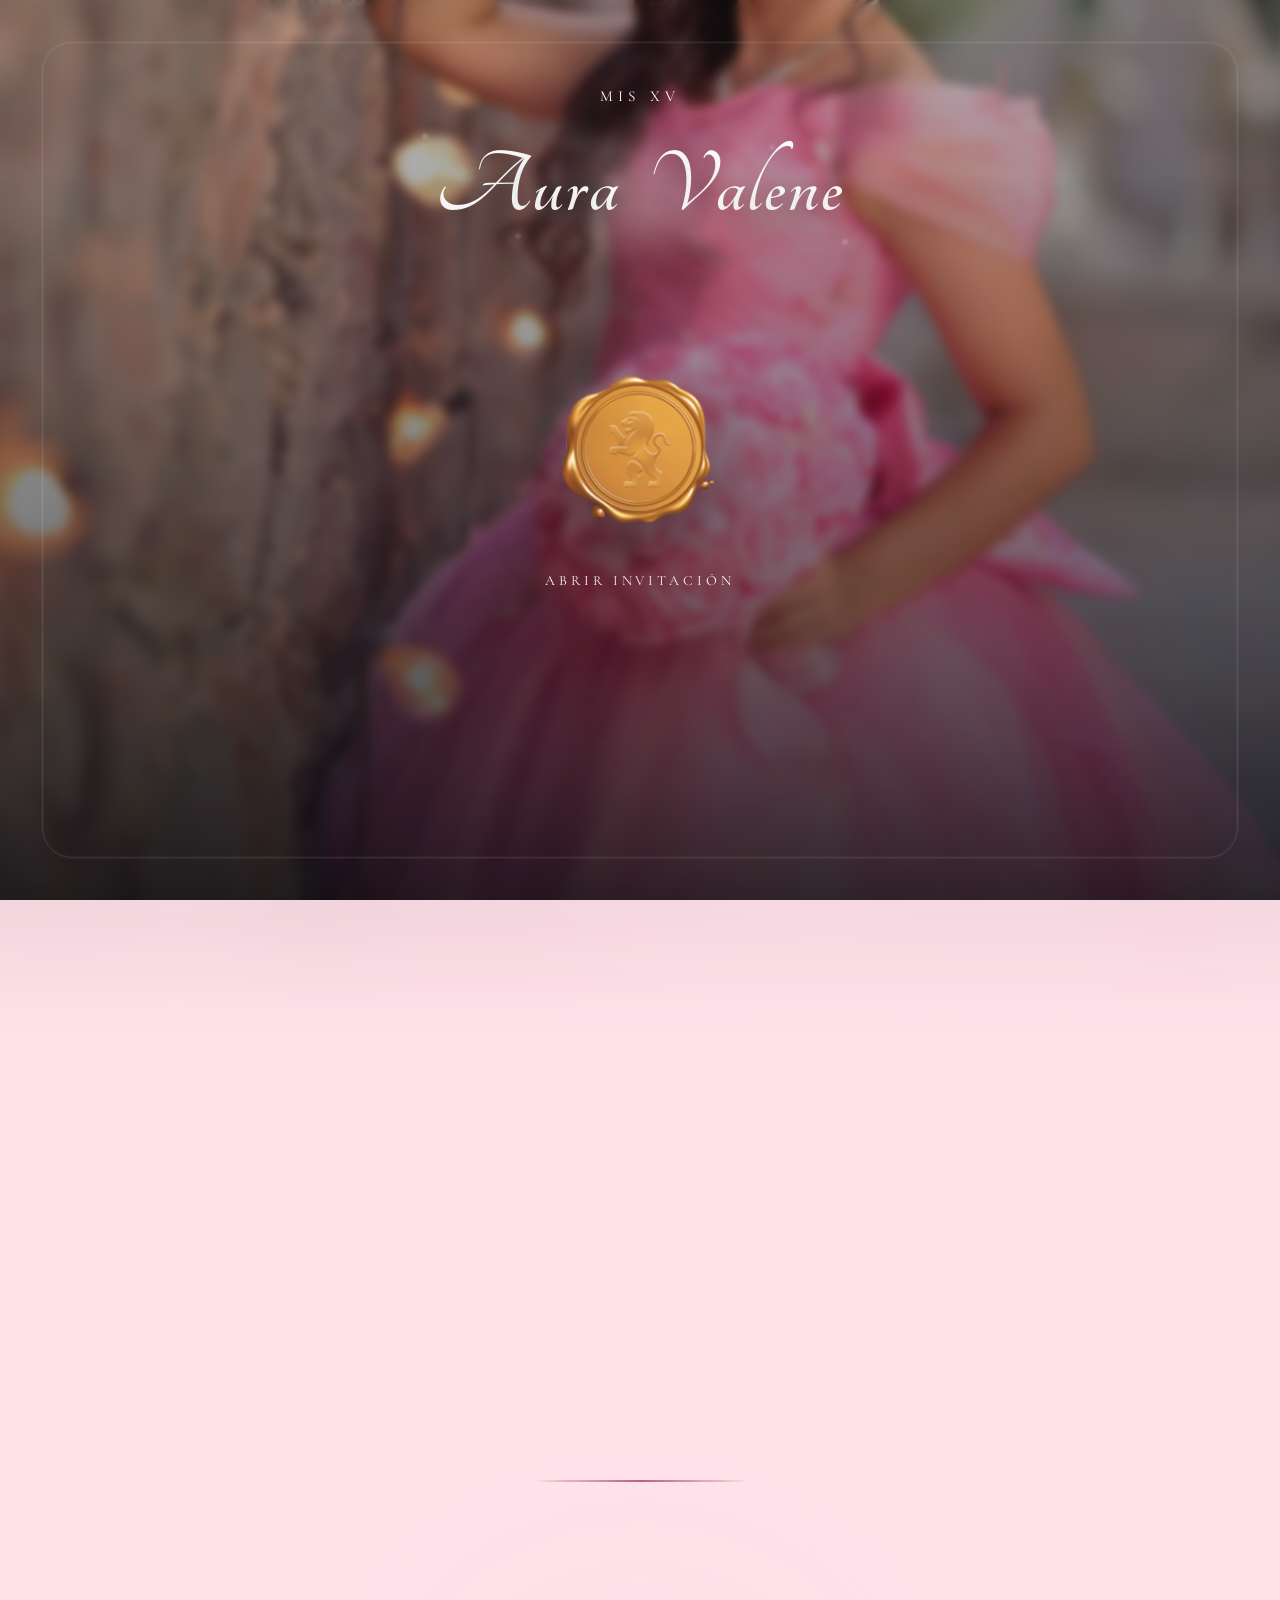
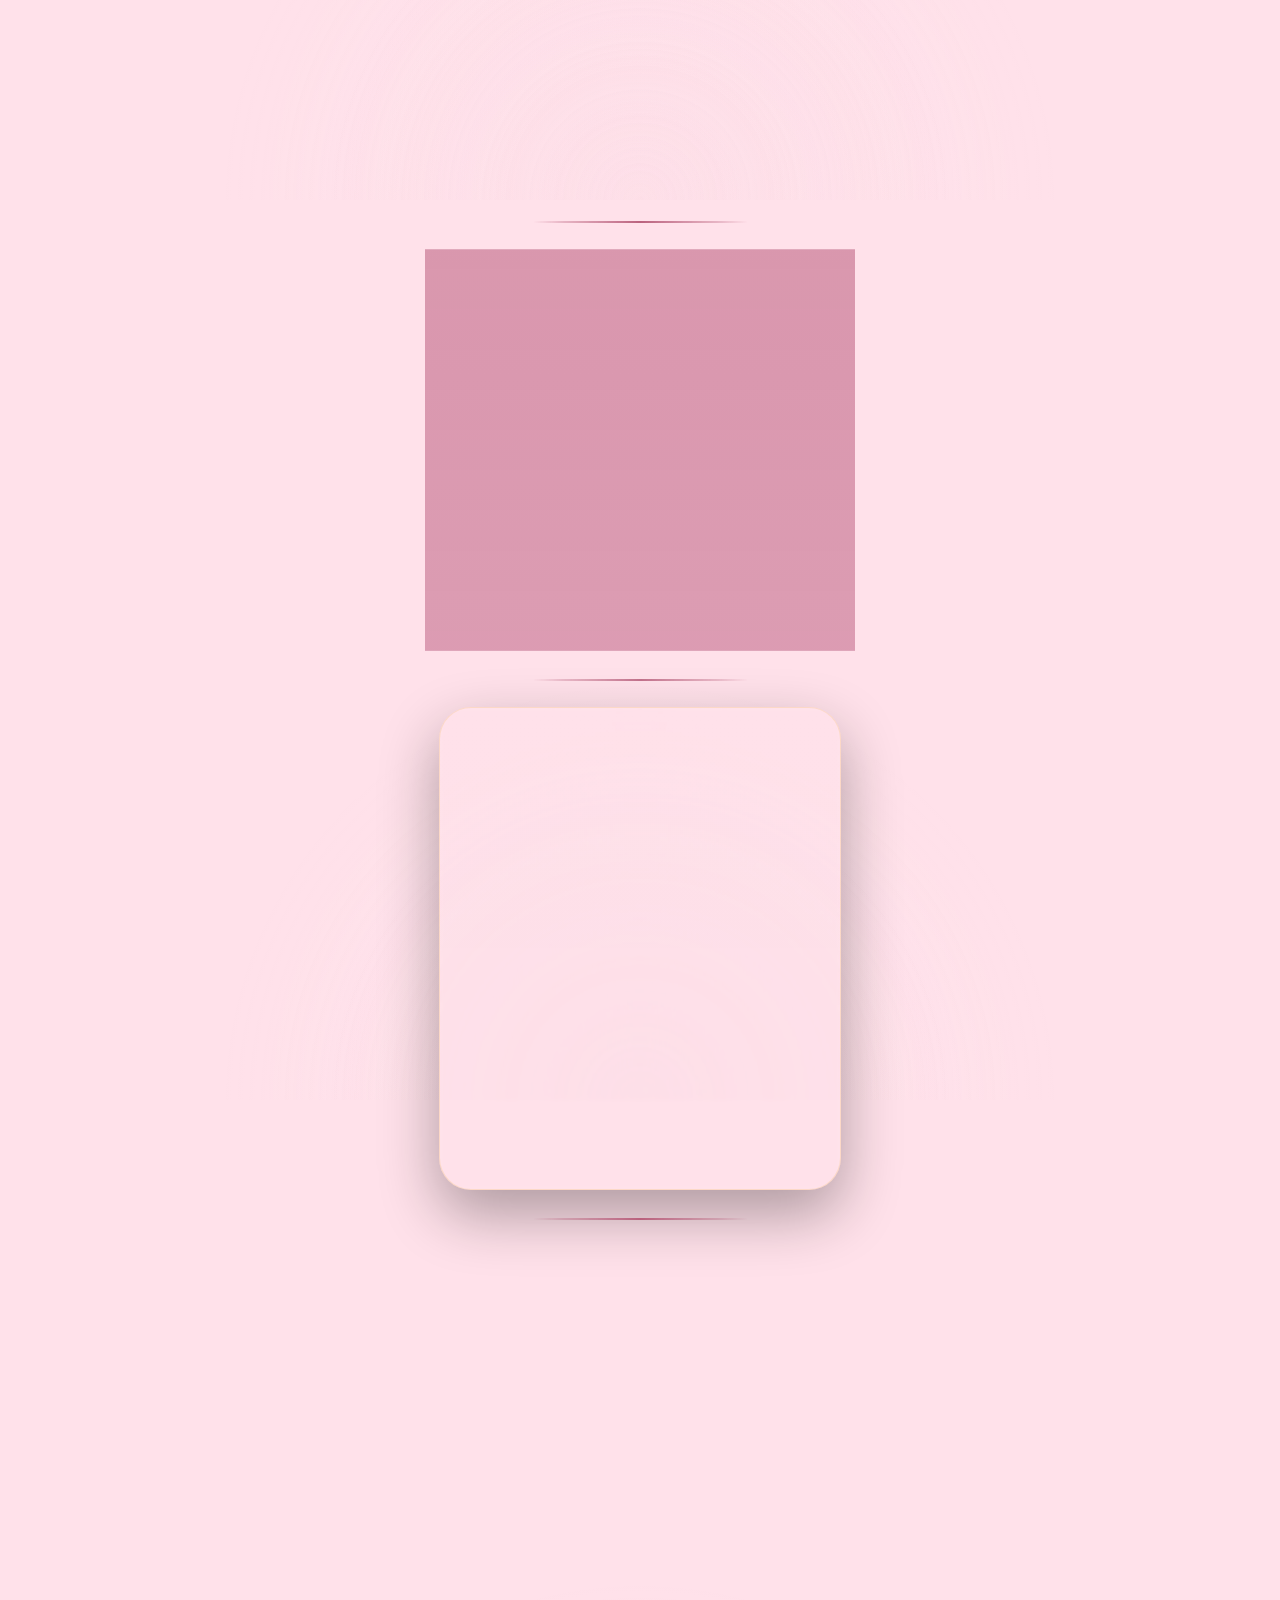
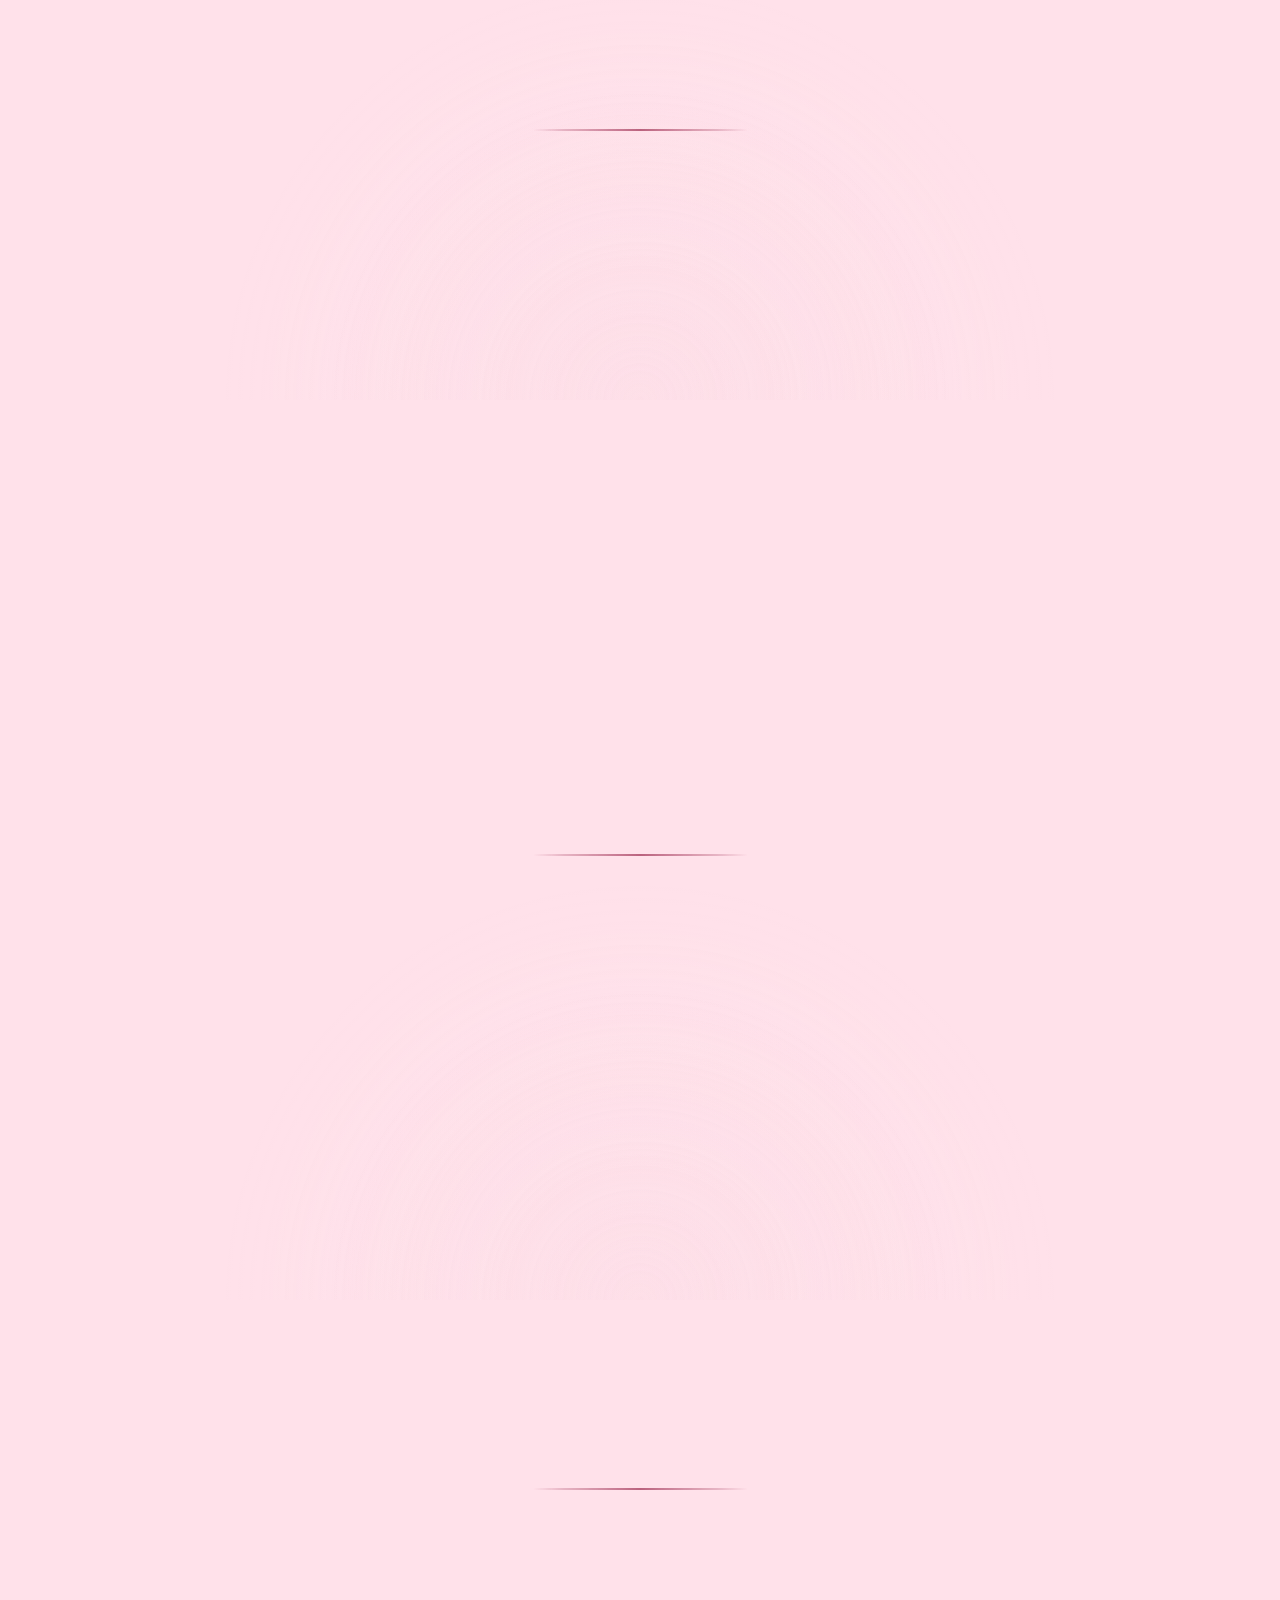
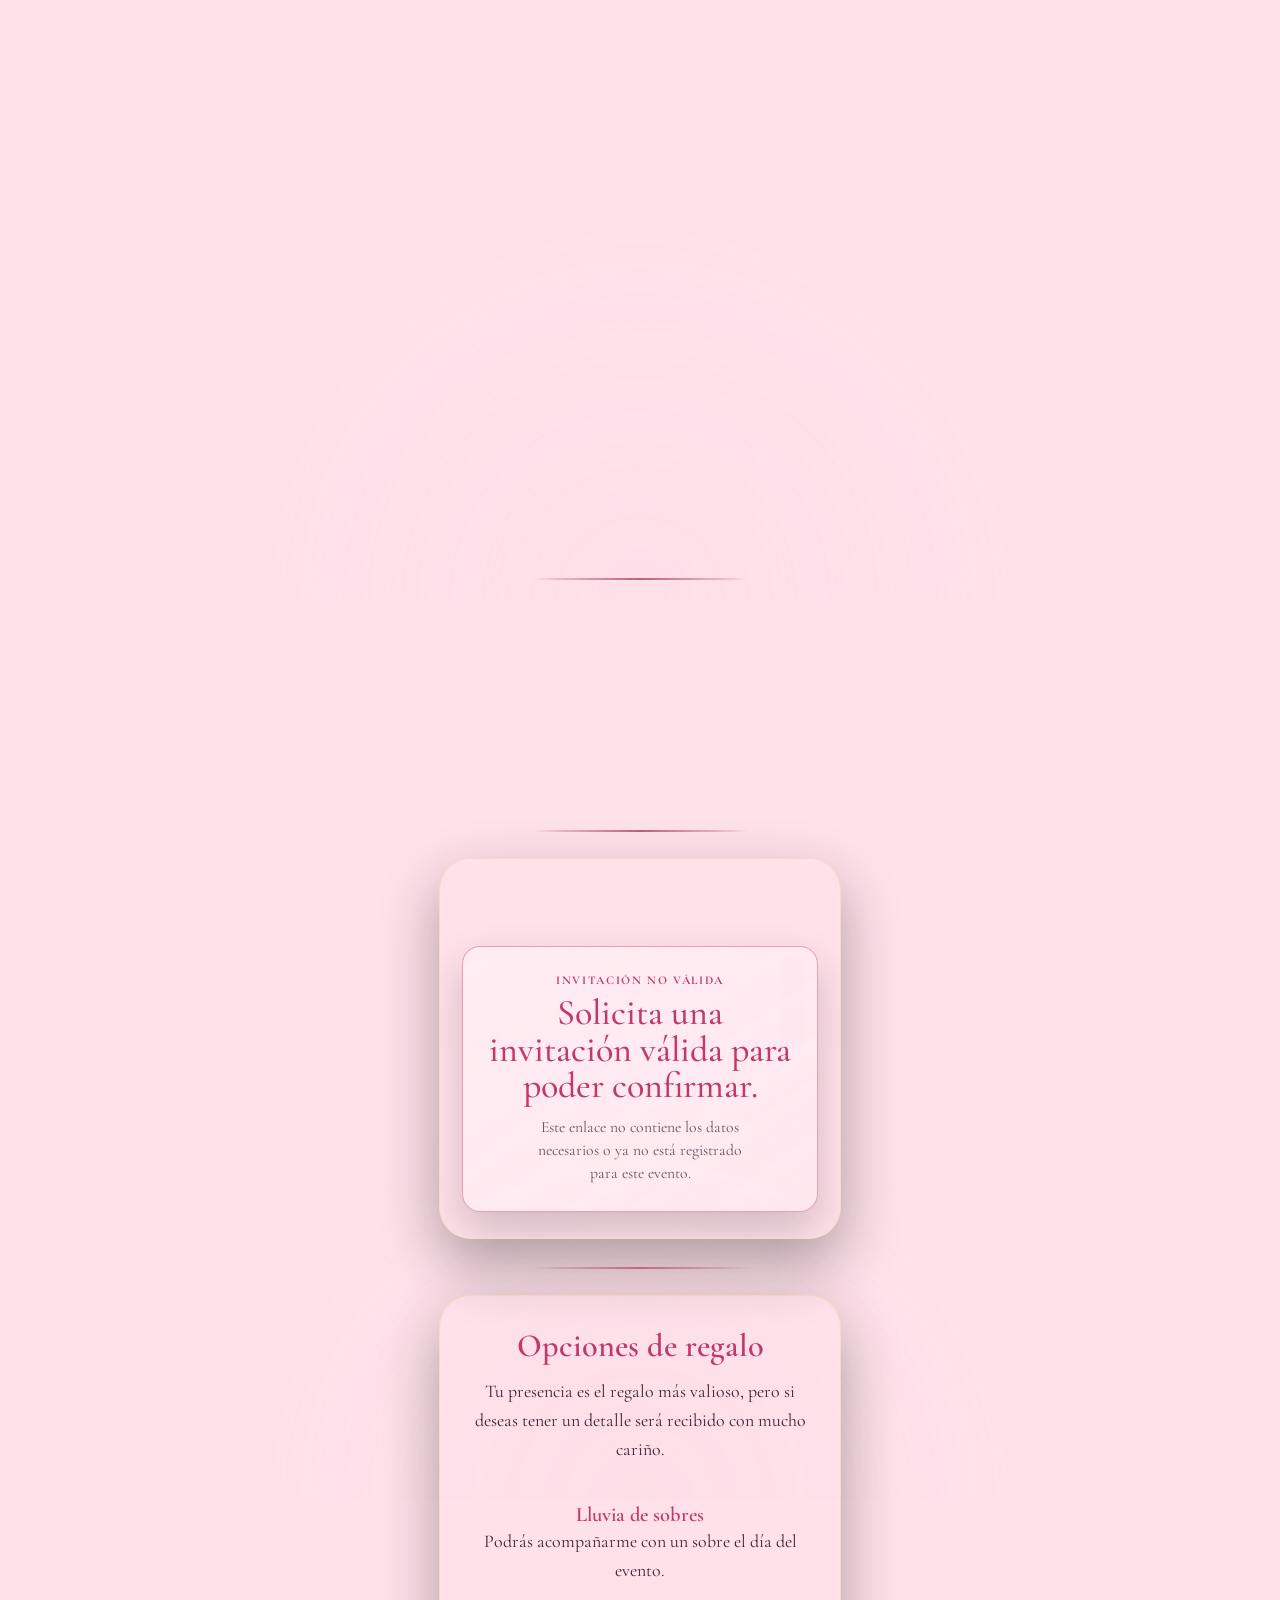
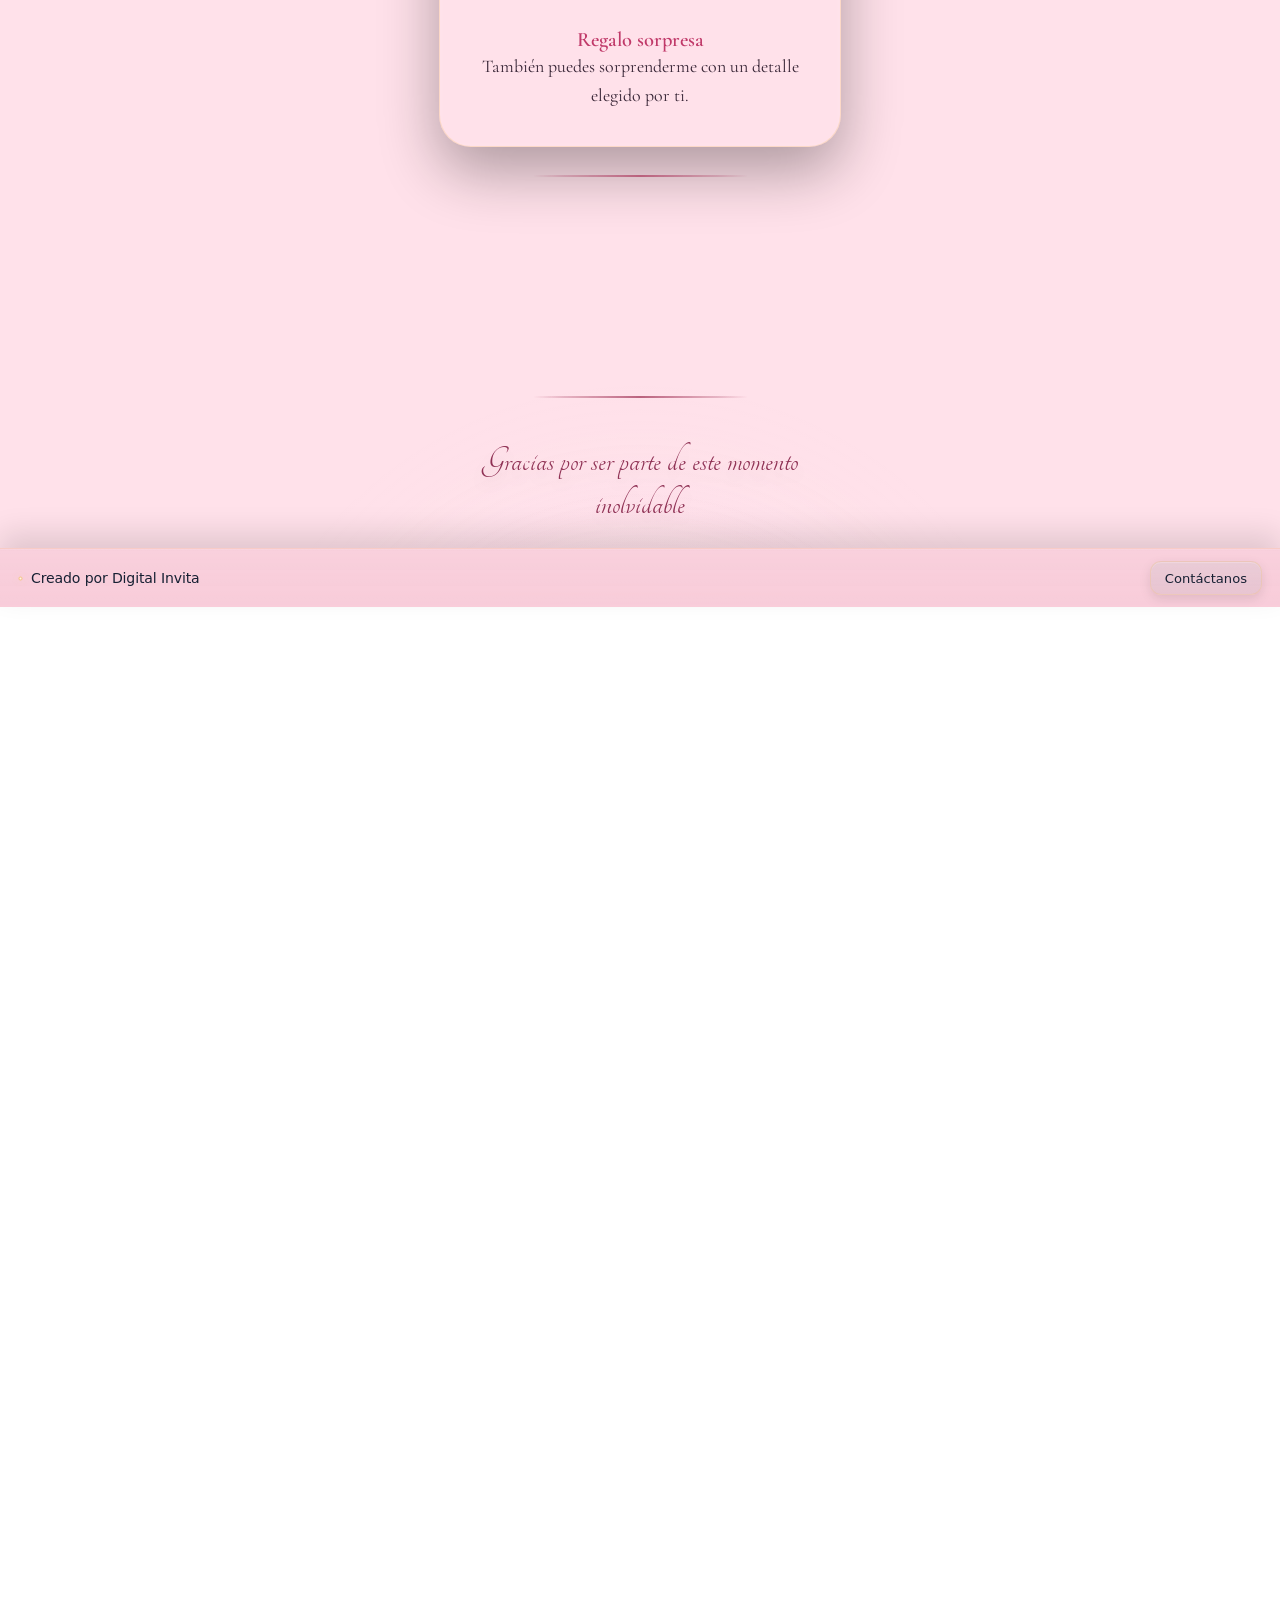
==== commit 03cbd8ef: "Add files via upload" ====
--- a/index.html
+++ b/index.html
@@ -1 +1 @@
-<!DOCTYPE html><html lang="es" class="opening-mode-pending"><head><meta charset="UTF-8"><meta name="viewport" content="width=device-width, initial-scale=1.0"><title>Mis XV | Aura Valene</title><meta name="description" content="Acompáñanos a celebrar este día tan especial."><meta itemprop="name" content="Mis XV | Aura Valene"><meta itemprop="description" content="Acompáñanos a celebrar este día tan especial."><meta property="og:title" content="Mis XV | Aura Valene"><meta property="og:description" content="Acompáñanos a celebrar este día tan especial."><meta property="og:image" content="https://aura-valene.digitalinvita.com.mx/media/000000.jpg"><meta property="og:image:url" content="https://aura-valene.digitalinvita.com.mx/media/000000.jpg"><meta property="og:image:secure_url" content="https://aura-valene.digitalinvita.com.mx/media/000000.jpg"><meta property="og:image:type" content="image/jpeg"><meta property="og:image:width" content="1200"><meta property="og:image:height" content="630"><meta property="og:image:alt" content="Mis XV | Aura Valene"><meta property="og:url" content="https://aura-valene.digitalinvita.com.mx/"><meta property="og:type" content="website"><meta property="og:site_name" content="Digital Invita"><meta itemprop="image" content="https://aura-valene.digitalinvita.com.mx/media/000000.jpg"><meta itemprop="thumbnailUrl" content="https://aura-valene.digitalinvita.com.mx/media/000000.jpg"><meta name="thumbnail" content="https://aura-valene.digitalinvita.com.mx/media/000000.jpg"><meta name="twitter:card" content="summary_large_image"><meta name="twitter:title" content="Mis XV | Aura Valene"><meta name="twitter:description" content="Acompáñanos a celebrar este día tan especial."><meta name="twitter:image" content="https://aura-valene.digitalinvita.com.mx/media/000000.jpg"><link rel="image_src" href="https://aura-valene.digitalinvita.com.mx/media/000000.jpg"><link itemprop="thumbnailUrl" href="https://aura-valene.digitalinvita.com.mx/media/000000.jpg"><link rel="icon" type="image/png" sizes="32x32" href="favicon.png"><link rel="icon" type="image/png" sizes="16x16" href="favicon.png"><link rel="shortcut icon" href="favicon.png"><style id="critical-startup-style"> /* Keep first paint neutral while the saved config hydrates. */ html.opening-mode-pending, html.opening-mode-pending body { background: #f4f1ec !important; } html.opening-mode-pending .page, html.opening-mode-pending .smart-background, html.opening-mode-pending canvas, html.opening-mode-pending .floating-btn, html.opening-mode-pending .toast { visibility: hidden !important; } html.opening-mode-pending .overlay { background: #f4f1ec !important; } html.opening-mode-pending .overlay-card { opacity: 0 !important; } </style><link rel="preconnect" href="https://fonts.googleapis.com"><link rel="preconnect" href="https://fonts.gstatic.com" crossorigin><script> (() => { try { const rawConfig = localStorage.getItem("digital_invita_public_config_v1"); const config = rawConfig ? JSON.parse(rawConfig) : null; if (config?.theme?.openingMode === "envelope") { document.documentElement.classList.add("opening-mode-envelope"); } } catch (error) {} })(); </script><script> (() => { const releaseStartup = () => document.documentElement.classList.remove("opening-mode-pending"); window.addEventListener("error", releaseStartup, { once: true }); window.addEventListener("DOMContentLoaded", () => window.setTimeout(releaseStartup, 1200), { once: true }); window.setTimeout(() => { if (document.documentElement.classList.contains("opening-mode-pending")) releaseStartup(); }, 4000); })(); </script><link rel="preload" as="image" href="media/0fp.jpg" fetchpriority="high"><link href="https://fonts.googleapis.com/css2?family=Alex+Brush&family=Allura&family=Bodoni+Moda:ital,wght@0,400;0,500;0,600;0,700;1,400;1,500&family=Cinzel:wght@400;500;600;700&family=Cormorant+Garamond:wght@400;500;600;700&family=Cormorant+Infant:wght@400;500;600;700&family=Dancing+Script:wght@500;600;700&family=EB+Garamond:wght@400;500;600;700&family=Forum&family=Fredoka:wght@500;600;700&family=GFS+Didot&family=Great+Vibes&family=Imperial+Script&family=Italianno&family=Libre+Baskerville:wght@400;700&family=Lora:wght@400;500;600;700&family=Marcellus&family=Montserrat:wght@400;500;600;700&family=Mrs+Saint+Delafield&family=Nanum+Myeongjo:wght@400;700;800&family=Orbitron:wght@500;600;700;800&family=Parisienne&family=Petit+Formal+Script&family=Pinyon+Script&family=Playfair+Display:wght@400;500;600;700&family=Poppins:wght@400;500;600;700&family=Prata&family=Sacramento&family=Tangerine:wght@400;700&display=swap" rel="stylesheet"><link rel="preload" href="assets/styles.css" as="style"><link rel="stylesheet" href="assets/styles.css"></head><body class="locked"><div class="smart-background" id="smartBackground" aria-hidden="true"><img id="smartBackgroundImage" alt=""></div><div class="overlay" id="overlay" role="dialog" aria-modal="true" aria-labelledby="overlayTitle"><div class="overlay-card"><div class="overlay-scene" id="overlayScene"><p class="overlay-kicker" id="overlayKicker">Mis XV</p><div class="overlay-title-wrap"><span class="title-glow" aria-hidden="true"></span><h1 class="overlay-title" id="overlayTitle">Nombre de la festejada</h1></div><div class="envelope-opening-scene" aria-hidden="true"><div class="envelope-card"><div class="envelope-paper"><img id="envelopePaperImage" alt="Portada de la invitación" decoding="async"><span></span><strong>Estás invitado</strong><small>Abre este momento especial</small></div><div class="envelope-details" aria-hidden="true"><span id="envelopeEventLabel">Invitación</span><strong id="envelopeNames">Nombre de la festejada</strong><small id="envelopeDate">Fecha del evento</small></div><div class="envelope-back"></div><div class="envelope-side envelope-side--left"></div><div class="envelope-side envelope-side--right"></div><div class="envelope-pocket"></div><div class="envelope-flap"></div></div></div><button class="wax-btn" id="openBtn" type="button" aria-label="Abrir invitación"><img id="sealImage" src="sello_cera.png" alt="Sello para abrir invitación" decoding="async"></button><div class="launch-status" aria-hidden="true"><span></span><strong>Sistemas listos</strong><span></span></div><div class="wax-caption">Abrir invitación</div></div></div></div><canvas id="particles" aria-hidden="true"></canvas><canvas id="particlesFront" aria-hidden="true"></canvas><div class="warp-flash" id="warpFlash" aria-hidden="true"><span class="elegant-spark" style="--spark-angle:-158deg;--spark-distance:112px;--spark-delay:.02s;--spark-trail:24px"></span><span class="elegant-spark" style="--spark-angle:-118deg;--spark-distance:86px;--spark-delay:.11s;--spark-trail:18px"></span><span class="elegant-spark" style="--spark-angle:-42deg;--spark-distance:104px;--spark-delay:.06s;--spark-trail:26px"></span><span class="elegant-spark" style="--spark-angle:18deg;--spark-distance:122px;--spark-delay:.14s;--spark-trail:21px"></span><span class="elegant-spark" style="--spark-angle:66deg;--spark-distance:92px;--spark-delay:.08s;--spark-trail:17px"></span><span class="elegant-spark" style="--spark-angle:142deg;--spark-distance:108px;--spark-delay:.16s;--spark-trail:23px"></span></div><div class="mission-accepted" id="missionAccepted" aria-hidden="true">Misión aceptada</div><audio id="audio" loop preload="none"><source type="audio/mpeg"></audio><main class="page"><section class="hero"><img id="heroImage" src="media/0fp.jpg" alt="Portada de Aura Valene" loading="eager" decoding="async" fetchpriority="high"><video id="heroVideo" class="hero-video" muted loop playsinline preload="none" hidden></video><canvas id="heroParticles" aria-hidden="true"></canvas><div class="hero-hud" aria-hidden="true"><span></span><span></span><span></span><span></span></div><div class="hero-content"><div class="hero-label" id="heroLabel">Mis XV</div><h1 class="hero-name" id="nombre">Nombre de la festejada</h1><div class="hero-date" id="fechaEvento"></div></div></section><div class="separator"></div><section class="section story-section" id="storySection"><h2 id="storyTitle">Mi historia</h2><p class="story-text" id="storyText1" data-fulltext=""></p><div class="featured-photo"><img id="storyImage" src="media/fhistoria.jpg" alt="Fotografía de Aura Valene" loading="lazy" decoding="async"></div><p class="story-text" id="storyText2" data-fulltext=""></p></section><div class="separator"></div><section class="section" id="parentsSection"><span class="eyebrow" id="parentsEyebrow">En compañía de mis padres</span><div class="script-block" id="parentsNames"></div><div class="parents-grid" id="parentsGroups" hidden></div><div class="grandparents-block" id="grandparentsBlock" hidden><span class="grandparents-eyebrow" id="grandparentsEyebrow">Y con la bendición de mis abuelos</span><div class="family-names" id="grandparentsNames"></div></div><p id="parentsInviteText" style="margin-top:16px;"></p></section><div class="separator"></div><section class="section" id="godparentsSection"><span class="eyebrow" id="godparentsEyebrow">Mis padrinos</span><div class="script-block" id="godparentsNames"></div><div class="godparents-list" id="godparentsItems" hidden></div></section><div class="separator"></div><section class="section" id="ceremonySection"><h2 id="ceremonyTitle">Ceremonia</h2><div class="event-card"><div class="event-time" id="ceremonyTime"></div><div class="event-place-group"><div class="event-place" id="ceremonyPlace"></div><div class="event-place-detail" id="ceremonyPlaceDetail" hidden></div></div><div class="event-media-stack" id="ceremonyIconWrap"><div class="dresscode-figure"><img id="ceremonyImage" src="media/cereminia.png" alt="Ceremonia" loading="lazy" decoding="async"></div></div><div class="event-media-stack" id="ceremonyMapWrap" hidden><div class="map"><iframe id="ceremonyMapEmbed" src="" loading="lazy" referrerpolicy="no-referrer-when-downgrade" title="Mapa de la ceremonia"></iframe></div></div><div class="event-media-stack" id="ceremonyPhotoWrap" hidden><div class="event-place-photo"><img id="ceremonyPhoto" src="" alt="Lugar de la ceremonia" loading="lazy" decoding="async"></div></div><div class="event-media-stack" id="ceremonyVideoWrap" hidden><div class="event-place-video"><video id="ceremonyVideo" autoplay muted playsinline loop preload="none"></video></div></div><div><a class="btn" id="ceremonyMapLink" href="#" target="_blank" rel="noopener noreferrer" hidden>Cómo llegar</a></div></div></section><div class="separator"></div><section class="section" id="receptionSection"><h2 id="receptionTitle">Recepción</h2><div class="event-card"><div class="event-time" id="receptionTime"></div><div class="event-place-group"><div class="event-place" id="receptionPlace"></div><div class="event-place-detail" id="receptionPlaceDetail" hidden></div></div><div class="event-media-stack" id="receptionIconWrap" hidden><div class="dresscode-figure"><img id="receptionImage" src="" alt="Recepción" loading="lazy" decoding="async"></div></div><div class="event-media-stack" id="receptionMapWrap" hidden><div class="map"><iframe id="receptionMapEmbed" src="" loading="lazy" referrerpolicy="no-referrer-when-downgrade" title="Mapa del salón"></iframe></div></div><div class="event-media-stack" id="receptionPhotoWrap" hidden><div class="event-place-photo"><img id="receptionPhoto" src="" alt="Lugar de la recepción" loading="lazy" decoding="async"></div></div><div class="event-media-stack" id="receptionVideoWrap" hidden><div class="event-place-video"><video id="receptionVideo" autoplay muted playsinline loop preload="none"></video></div></div><div><a class="btn" id="receptionMapLink" href="#" target="_blank" rel="noopener noreferrer" hidden>Cómo llegar</a></div></div></section><div class="separator"></div><section class="section" id="timelineSection"><h2>Itinerario</h2><div class="timeline" id="timelineList"></div></section><div class="separator"></div><section class="section" id="countdown-section"><h2 id="countdownTitle">Faltan pocos días</h2><p id="countdownIntro">La cuenta regresiva ha comenzado para vivir un momento inolvidable.</p><div class="countdown-shell"><div class="countdown-date-card" id="countdownDateCard" hidden><div class="countdown-date-card__month" id="countdownDateMonth"></div><div class="countdown-date-card__main"><span id="countdownDateWeekday"></span><strong id="countdownDateDay"></strong><span id="countdownDateYear"></span></div></div><div id="countdown" aria-live="polite"></div><div class="countdown-caption" id="countdownCaption">Preparando una noche inolvidable.</div><div class="countdown-calendar-action" id="countdownCalendarAction" hidden><a class="btn" href="#" id="countdownCalendarBtn">Agendar momento</a></div></div></section><div class="separator"></div><section class="section" id="gallerySection"><h2>Galería</h2><div class="gallery-showcase"><div class="gallery-stage" id="galleryStage"><img src="media/g1.jpg" alt="Galería destacada" id="galleryPreviewImg" loading="lazy" decoding="async"><video id="galleryPreviewVideo" class="gallery-preview-video" controls playsinline preload="none" hidden></video></div><div class="gallery-controls"><div class="gallery-meta"><strong id="galleryMetaIndex">Foto 1 de 6</strong><span id="galleryMetaHint">Toca una imagen para destacar o abrir.</span></div><div class="gallery-nav"><button type="button" id="galleryPrev" aria-label="Foto anterior">‹</button><button type="button" id="galleryNext" aria-label="Foto siguiente">›</button></div></div></div><div class="gallery" id="galleryGrid"></div></section><div class="separator"></div><section class="section" id="dressSection"><h2 id="dressTitle">Dress Code</h2><ul class="dress-code-list" id="dressValue"><li>Formal</li></ul><div class="dress-color-palette" id="dressColorPalette" hidden></div><div class="dresscode-figure"><img id="dressImage" src="media/vestimenta.png" alt="Código de vestimenta" loading="lazy" decoding="async"></div><p class="mini-note" id="dressNote"></p></section><div class="separator"></div><section class="section adult-notice-section" id="adultNoticeSection" role="note"><h2 id="adultNoticeTitle">Una celebración para adultos</h2><p id="adultNoticeText">Con mucho cariño, hemos preparado esta celebración exclusivamente para adultos.<br>Agradecemos mucho su comprensión.</p></section><div class="separator"></div><section class="section" id="rsvpSection"><h2>Confirma tu presencia</h2><div class="rsvp-personalization" id="rsvpPersonalization" hidden><span class="rsvp-personalization__eyebrow" id="rsvpPersonalizationEyebrow">Invitación preparada especialmente para</span><strong class="rsvp-personalization__recipient" id="rsvpPersonalizationRecipient"></strong><span class="rsvp-personalization__divider" aria-hidden="true"></span><p class="rsvp-personalization__message" id="rsvpPersonalizationText"></p><div class="rsvp-personalization__passes"><span>Cupo reservado</span><strong id="rsvpPersonalizationPasses"></strong></div></div><div class="rsvp-invalid" id="rsvpInvalidNotice" hidden><span>Invitación no válida</span><strong>Solicita una invitación válida para poder confirmar.</strong><p>Este enlace no contiene los datos necesarios o ya no está registrado para este evento.</p></div><div class="rsvp-card"><div class="field" id="guestNameField"><label for="guestName" id="guestNameLabel">Tu nombre</label><input type="text" id="guestName" placeholder="Escríbelo aquí"></div><div class="field" id="guestCountField"><label for="guestCount">¿Cuántas personas asistirán?</label><select id="guestCount" data-pases="6"><option value="">Selecciona una opción</option></select></div><div class="family-members" id="familyMembersField" hidden><div class="family-members__head"><strong>Nombres de quienes asistirán</strong><span>Escribe el nombre de cada persona que asistirá.</span></div><div class="family-members__list" id="familyMembersList"></div></div><div class="rsvp-buttons"><button type="button" id="confirmYes">Confirmar asistencia</button><button type="button" id="confirmNo" class="btn-secondary">No podré asistir</button></div><p class="rsvp-deadline-note" id="rsvpDeadlineNote" hidden></p></div><div class="rsvp-receipt" id="rsvpReceipt" hidden><span class="rsvp-receipt__eyebrow">Confirmación registrada</span><h3 id="rsvpReceiptTitle">¡Gracias por confirmar!</h3><p id="rsvpReceiptText">Nos dará mucho gusto compartir este momento con ustedes. Nos vemos pronto.</p><div class="rsvp-receipt__identity"><strong id="rsvpReceiptName"></strong><span id="rsvpReceiptCount"></span></div><div class="rsvp-receipt__attendees" id="rsvpReceiptAttendees" hidden></div><div class="rsvp-receipt__qr" id="rsvpReceiptQr" aria-label="Código QR de confirmación"></div><span class="rsvp-receipt__qr-label">Pase digital de acceso</span><span class="rsvp-receipt__folio" id="rsvpReceiptFolio"></span></div></section><div class="separator"></div><section class="section" id="giftSection"><h2 id="giftTitle">Opciones de regalo</h2><p id="giftIntro">Tu presencia es el regalo más valioso para mí, pero si deseas tener un detalle, aquí encontrarás algunas opciones pensadas con mucho cariño.</p><div class="gift-options"><div class="gift-option-card" id="giftOption1Card"><div class="gift-option-media"><img class="envelope" id="envelopeImage" src="sobre.png" alt="Lluvia de sobres" loading="lazy" decoding="async"></div><h3 class="gift-option-title" id="giftOption1Title">Lluvia de sobres</h3><p class="gift-option-copy" id="giftOption1Copy">Si lo prefieres, podrás acompañarme con un sobre el día del evento. Será un detalle recibido con muchísimo cariño y gratitud.</p></div><div class="gift-option-card" id="giftOption2Card"><div class="gift-option-media"><img class="surprise" id="surpriseImage" src="regalo.png" alt="Regalo sorpresa" loading="lazy" decoding="async"></div><h3 class="gift-option-title" id="giftOption2Title">Regalo sorpresa</h3><p class="gift-option-copy" id="giftOption2Copy">También puedes sorprenderme con un detalle especial elegido por ti. Lo importante será el cariño con el que venga.</p></div></div><div class="gift-links-panel" id="giftLinksPanel"><h3 class="gift-option-title" id="giftLinksTitle">Mesa de regalos</h3><p class="mini-note" id="giftLinksIntro">Si prefieres elegir un detalle en línea, también puedes apoyarte en estas opciones de mesa de regalos:</p><div class="gift-links" id="giftLinks"></div></div><div class="bank-transfer-card" id="bankTransferCard" hidden><h3 class="gift-option-title" id="bankTransferTitle"></h3><span class="bank-transfer-card__eyebrow" id="bankTransferEyebrow"></span><p id="bankTransferIntro"></p><div class="bank-transfer-card__visual" id="bankTransferVisual" hidden><img id="bankTransferImage" alt="Tarjeta para transferencia" loading="lazy" decoding="async"><div class="bank-transfer-card__overlay" id="bankTransferOverlay"></div></div><dl class="bank-transfer-details" id="bankTransferDetails"></dl><p class="bank-transfer-note" id="bankTransferNote"></p></div></section><div class="separator"></div><section class="section" id="agendaSectionUi"><h2>Accesos rápidos</h2><div class="utilities"><a class="btn" href="#gallerySection" id="agendaGalleryBtn">Ver galería</a><a class="btn" href="#countdown-section" id="verCuenta">Ver cuenta regresiva</a></div></section><div class="separator"></div><section class="section" id="albumSection"><h2 id="albumTitle">Álbum digital</h2><div class="album-card"><p id="albumCopy">Comparte las mejores fotos de este gran día y conserva en un solo lugar los recuerdos más especiales.</p><div class="album-qr" id="albumQrLink" hidden aria-label="Código QR del álbum digital"><span class="album-qr-shell"><span id="albumQrCanvas" aria-hidden="true"></span></span><span class="album-qr-caption">Escanea para abrir el álbum</span></div><div class="utilities"><a class="btn" href="#" id="albumBtn" target="_blank" rel="noopener noreferrer">Ver álbum digital</a></div></div></section><div class="separator"></div><div class="closing-note" id="closingNote">Gracias por ser parte de este momento inolvidable</div><footer class="brand-footer"><div class="brand-copy"><p class="brand-caption">Invitación creada con amor digital</p><a class="brand-link" id="brandLink" href="https://www.facebook.com/profile.php?id=61587804296779&locale=es_LA" target="_blank" rel="noopener noreferrer">Creado por Digital Invita</a><p class="brand-question">Invitaciones digitales para eventos</p></div><div class="brand-cta"><a id="brandCtaLink" href="https://wa.me/525550591264?text=Hola%2C%20estoy%20interesado%28a%29%20en%20una%20invitaci%C3%B3n%20digital%20para%20mi%20evento.%20Me%20gustar%C3%ADa%20recibir%20m%C3%A1s%20informaci%C3%B3n%20sobre%20los%20dise%C3%B1os%2C%20precios%20y%20lo%20que%20incluye." target="_blank" rel="noopener noreferrer">Contáctanos</a></div></footer></main><div class="lightbox" id="lightbox" role="dialog" aria-modal="true" aria-hidden="true" aria-label="Galería ampliada"><div class="lightbox-content"><button class="lightbox-close" id="closeLightbox" type="button" aria-label="Cerrar galería">×</button><div class="lightbox-main"><div class="viewer-counter" id="viewerCounter">1 / 6</div><button class="lightbox-nav lightbox-nav--prev" id="lightboxPrev" type="button" aria-label="Multimedia anterior">‹</button><button class="lightbox-nav lightbox-nav--next" id="lightboxNext" type="button" aria-label="Multimedia siguiente">›</button><img class="lightbox-img" id="lightboxImg" alt="Imagen ampliada"><video class="lightbox-video" id="lightboxVideo" controls playsinline preload="metadata" hidden></video></div><div class="thumbs" id="thumbs"></div></div></div><button class="floating-btn" id="musicBtn" type="button" aria-label="Pausar música"></button><button class="floating-btn" id="toTopBtn" type="button" aria-label="Volver arriba">↑</button><div class="toast" id="toast" role="status" aria-live="polite"></div><script src="assets/app.js" defer></script></body></html>+<!DOCTYPE html><html lang="es" class="opening-mode-pending"><head><meta charset="UTF-8"><meta name="viewport" content="width=device-width, initial-scale=1.0"><title>Mis XV | Aura Valene</title><meta name="description" content="Acompáñanos a celebrar este día tan especial."><meta itemprop="name" content="Mis XV | Aura Valene"><meta itemprop="description" content="Acompáñanos a celebrar este día tan especial."><meta property="og:title" content="Mis XV | Aura Valene"><meta property="og:description" content="Acompáñanos a celebrar este día tan especial."><meta property="og:image" content="https://aura-valene.digitalinvita.com.mx/media/000000.jpg"><meta property="og:image:url" content="https://aura-valene.digitalinvita.com.mx/media/000000.jpg"><meta property="og:image:secure_url" content="https://aura-valene.digitalinvita.com.mx/media/000000.jpg"><meta property="og:image:type" content="image/jpeg"><meta property="og:image:width" content="1200"><meta property="og:image:height" content="630"><meta property="og:image:alt" content="Mis XV | Aura Valene"><meta property="og:url" content="https://aura-valene.digitalinvita.com.mx/"><meta property="og:type" content="website"><meta property="og:site_name" content="Digital Invita"><meta itemprop="image" content="https://aura-valene.digitalinvita.com.mx/media/000000.jpg"><meta itemprop="thumbnailUrl" content="https://aura-valene.digitalinvita.com.mx/media/000000.jpg"><meta name="thumbnail" content="https://aura-valene.digitalinvita.com.mx/media/000000.jpg"><meta name="twitter:card" content="summary_large_image"><meta name="twitter:title" content="Mis XV | Aura Valene"><meta name="twitter:description" content="Acompáñanos a celebrar este día tan especial."><meta name="twitter:image" content="https://aura-valene.digitalinvita.com.mx/media/000000.jpg"><link rel="image_src" href="https://aura-valene.digitalinvita.com.mx/media/000000.jpg"><link itemprop="thumbnailUrl" href="https://aura-valene.digitalinvita.com.mx/media/000000.jpg"><link rel="icon" type="image/png" sizes="32x32" href="favicon.png"><link rel="icon" type="image/png" sizes="16x16" href="favicon.png"><link rel="shortcut icon" href="favicon.png"><style id="critical-startup-style"> /* Keep first paint neutral while the saved config hydrates. */ html.opening-mode-pending, html.opening-mode-pending body { background: #f4f1ec !important; } html.opening-mode-pending .page, html.opening-mode-pending .smart-background, html.opening-mode-pending canvas, html.opening-mode-pending .floating-btn, html.opening-mode-pending .toast { visibility: hidden !important; } html.opening-mode-pending .overlay { background: #f4f1ec !important; } html.opening-mode-pending .overlay-card { opacity: 0 !important; } </style><link rel="preconnect" href="https://fonts.googleapis.com"><link rel="preconnect" href="https://fonts.gstatic.com" crossorigin><script> (() => { try { const rawConfig = localStorage.getItem("digital_invita_public_config_v1"); const config = rawConfig ? JSON.parse(rawConfig) : null; if (config?.theme?.openingMode === "envelope") { document.documentElement.classList.add("opening-mode-envelope"); } } catch (error) {} })(); </script><script> (() => { const releaseStartup = () => document.documentElement.classList.remove("opening-mode-pending"); window.addEventListener("error", releaseStartup, { once: true }); window.addEventListener("DOMContentLoaded", () => window.setTimeout(releaseStartup, 1200), { once: true }); window.setTimeout(() => { if (document.documentElement.classList.contains("opening-mode-pending")) releaseStartup(); }, 4000); })(); </script><link rel="preload" as="image" href="media/0fp.jpg" fetchpriority="high"><link href="https://fonts.googleapis.com/css2?family=Alegreya:wght@400;500;600;700&family=Alex+Brush&family=Allura&family=Belleza&family=Birthstone&family=Bodoni+Moda:ital,wght@0,400;0,500;0,600;0,700;1,400;1,500&family=Cinzel:wght@400;500;600;700&family=Cormorant+Garamond:wght@400;500;600;700&family=Cormorant+Infant:wght@400;500;600;700&family=Cormorant+Upright:wght@400;500;600;700&family=Dancing+Script:wght@500;600;700&family=EB+Garamond:wght@400;500;600;700&family=Forum&family=Fredoka:wght@500;600;700&family=GFS+Didot&family=Great+Vibes&family=Imperial+Script&family=Italianno&family=Libre+Baskerville:wght@400;700&family=Lora:wght@400;500;600;700&family=Marcellus&family=Mea+Culpa&family=Montserrat:wght@400;500;600;700&family=Mrs+Saint+Delafield&family=Nanum+Myeongjo:wght@400;700;800&family=Orbitron:wght@500;600;700;800&family=Parisienne&family=Petit+Formal+Script&family=Pinyon+Script&family=Playfair+Display:wght@400;500;600;700&family=Poppins:wght@400;500;600;700&family=Prata&family=Quicksand:wght@400;500;600;700&family=Sacramento&family=Spectral:wght@400;500;600;700&family=Tangerine:wght@400;700&display=swap" rel="stylesheet"><link rel="preload" href="assets/styles.css" as="style"><link rel="stylesheet" href="assets/styles.css"></head><body class="locked"><div class="smart-background" id="smartBackground" aria-hidden="true"><img id="smartBackgroundImage" alt=""></div><div class="overlay" id="overlay" role="dialog" aria-modal="true" aria-labelledby="overlayTitle"><div class="overlay-card"><div class="overlay-scene" id="overlayScene"><p class="overlay-kicker" id="overlayKicker">Mis XV</p><div class="overlay-title-wrap"><span class="title-glow" aria-hidden="true"></span><h1 class="overlay-title" id="overlayTitle">Nombre de la festejada</h1></div><div class="envelope-opening-scene" aria-hidden="true"><div class="envelope-card"><div class="envelope-paper"><img id="envelopePaperImage" alt="Portada de la invitación" decoding="async"><span></span><strong>Estás invitado</strong><small>Abre este momento especial</small></div><div class="envelope-details" aria-hidden="true"><span id="envelopeEventLabel">Invitación</span><strong id="envelopeNames">Nombre de la festejada</strong><small id="envelopeDate">Fecha del evento</small></div><div class="envelope-back"></div><div class="envelope-side envelope-side--left"></div><div class="envelope-side envelope-side--right"></div><div class="envelope-pocket"></div><div class="envelope-flap"></div></div></div><button class="wax-btn" id="openBtn" type="button" aria-label="Abrir invitación"><img id="sealImage" src="sello_cera.png" alt="Sello para abrir invitación" decoding="async"></button><div class="launch-status" aria-hidden="true"><span></span><strong>Sistemas listos</strong><span></span></div><div class="wax-caption">Abrir invitación</div></div></div></div><canvas id="particles" aria-hidden="true"></canvas><canvas id="particlesFront" aria-hidden="true"></canvas><div class="warp-flash" id="warpFlash" aria-hidden="true"><span class="elegant-spark" style="--spark-angle:-158deg;--spark-distance:112px;--spark-delay:.02s;--spark-trail:24px"></span><span class="elegant-spark" style="--spark-angle:-118deg;--spark-distance:86px;--spark-delay:.11s;--spark-trail:18px"></span><span class="elegant-spark" style="--spark-angle:-42deg;--spark-distance:104px;--spark-delay:.06s;--spark-trail:26px"></span><span class="elegant-spark" style="--spark-angle:18deg;--spark-distance:122px;--spark-delay:.14s;--spark-trail:21px"></span><span class="elegant-spark" style="--spark-angle:66deg;--spark-distance:92px;--spark-delay:.08s;--spark-trail:17px"></span><span class="elegant-spark" style="--spark-angle:142deg;--spark-distance:108px;--spark-delay:.16s;--spark-trail:23px"></span></div><div class="mission-accepted" id="missionAccepted" aria-hidden="true">Misión aceptada</div><audio id="audio" loop preload="none"><source type="audio/mpeg"></audio><main class="page"><section class="hero"><img id="heroImage" src="media/0fp.jpg" alt="Portada de Aura Valene" loading="eager" decoding="async" fetchpriority="high"><video id="heroVideo" class="hero-video" muted loop playsinline preload="none" hidden></video><canvas id="heroParticles" aria-hidden="true"></canvas><div class="hero-hud" aria-hidden="true"><span></span><span></span><span></span><span></span></div><div class="hero-content"><div class="hero-label" id="heroLabel">Mis XV</div><h1 class="hero-name" id="nombre">Nombre de la festejada</h1><div class="hero-date" id="fechaEvento"></div></div></section><div class="separator"></div><section class="section story-section" id="storySection"><h2 id="storyTitle">Mi historia</h2><p class="story-text" id="storyText1" data-fulltext=""></p><div class="featured-photo"><img id="storyImage" src="media/fhistoria.jpg" alt="Fotografía de Aura Valene" loading="lazy" decoding="async"></div><p class="story-text" id="storyText2" data-fulltext=""></p></section><div class="separator"></div><section class="section" id="parentsSection"><span class="eyebrow" id="parentsEyebrow">En compañía de mis padres</span><div class="script-block" id="parentsNames"></div><div class="parents-grid" id="parentsGroups" hidden></div><div class="grandparents-block" id="grandparentsBlock" hidden><span class="grandparents-eyebrow" id="grandparentsEyebrow">Y con la bendición de mis abuelos</span><div class="family-names" id="grandparentsNames"></div></div><p id="parentsInviteText" style="margin-top:16px;"></p></section><div class="separator"></div><section class="section" id="godparentsSection"><span class="eyebrow" id="godparentsEyebrow">Mis padrinos</span><div class="script-block" id="godparentsNames"></div><div class="godparents-list" id="godparentsItems" hidden></div></section><div class="separator"></div><section class="section" id="ceremonySection"><h2 id="ceremonyTitle">Ceremonia</h2><div class="event-card"><div class="event-time" id="ceremonyTime"></div><div class="event-place-group"><div class="event-place" id="ceremonyPlace"></div><div class="event-place-detail" id="ceremonyPlaceDetail" hidden></div></div><div class="event-media-stack" id="ceremonyIconWrap"><div class="dresscode-figure"><img id="ceremonyImage" src="media/cereminia.png" alt="Ceremonia" loading="lazy" decoding="async"></div></div><div class="event-media-stack" id="ceremonyMapWrap" hidden><div class="map"><iframe id="ceremonyMapEmbed" src="" loading="lazy" referrerpolicy="no-referrer-when-downgrade" title="Mapa de la ceremonia"></iframe></div></div><div class="event-media-stack" id="ceremonyPhotoWrap" hidden><div class="event-place-photo"><img id="ceremonyPhoto" src="" alt="Lugar de la ceremonia" loading="lazy" decoding="async"></div></div><div class="event-media-stack" id="ceremonyVideoWrap" hidden><div class="event-place-video"><video id="ceremonyVideo" autoplay muted playsinline loop preload="none"></video></div></div><div><a class="btn" id="ceremonyMapLink" href="#" target="_blank" rel="noopener noreferrer" hidden>Cómo llegar</a></div></div></section><div class="separator"></div><section class="section" id="receptionSection"><h2 id="receptionTitle">Recepción</h2><div class="event-card"><div class="event-time" id="receptionTime"></div><div class="event-place-group"><div class="event-place" id="receptionPlace"></div><div class="event-place-detail" id="receptionPlaceDetail" hidden></div></div><div class="event-media-stack" id="receptionIconWrap" hidden><div class="dresscode-figure"><img id="receptionImage" src="" alt="Recepción" loading="lazy" decoding="async"></div></div><div class="event-media-stack" id="receptionMapWrap" hidden><div class="map"><iframe id="receptionMapEmbed" src="" loading="lazy" referrerpolicy="no-referrer-when-downgrade" title="Mapa del salón"></iframe></div></div><div class="event-media-stack" id="receptionPhotoWrap" hidden><div class="event-place-photo"><img id="receptionPhoto" src="" alt="Lugar de la recepción" loading="lazy" decoding="async"></div></div><div class="event-media-stack" id="receptionVideoWrap" hidden><div class="event-place-video"><video id="receptionVideo" autoplay muted playsinline loop preload="none"></video></div></div><div><a class="btn" id="receptionMapLink" href="#" target="_blank" rel="noopener noreferrer" hidden>Cómo llegar</a></div></div></section><div class="separator"></div><section class="section" id="timelineSection"><h2>Itinerario</h2><div class="timeline" id="timelineList"></div></section><div class="separator"></div><section class="section" id="countdown-section"><h2 id="countdownTitle">Faltan pocos días</h2><p id="countdownIntro">La cuenta regresiva ha comenzado para vivir un momento inolvidable.</p><div class="countdown-shell"><div class="countdown-date-card" id="countdownDateCard" hidden><div class="countdown-date-card__month" id="countdownDateMonth"></div><div class="countdown-date-card__main"><span id="countdownDateWeekday"></span><strong id="countdownDateDay"></strong><span id="countdownDateYear"></span></div></div><div id="countdown" aria-live="polite"></div><div class="countdown-caption" id="countdownCaption">Preparando una noche inolvidable.</div><div class="countdown-calendar-action" id="countdownCalendarAction" hidden><a class="btn" href="#" id="countdownCalendarBtn">Agendar momento</a></div></div></section><div class="separator"></div><section class="section" id="gallerySection"><h2>Galería</h2><div class="gallery-showcase"><div class="gallery-stage" id="galleryStage"><img src="media/g1.jpg" alt="Galería destacada" id="galleryPreviewImg" loading="lazy" decoding="async"><video id="galleryPreviewVideo" class="gallery-preview-video" controls playsinline preload="none" hidden></video></div><div class="gallery-controls"><div class="gallery-meta"><strong id="galleryMetaIndex">Foto 1 de 6</strong><span id="galleryMetaHint">Toca una imagen para destacar o abrir.</span></div><div class="gallery-nav"><button type="button" id="galleryPrev" aria-label="Foto anterior">‹</button><button type="button" id="galleryNext" aria-label="Foto siguiente">›</button></div></div></div><div class="gallery" id="galleryGrid"></div></section><div class="separator"></div><section class="section" id="dressSection"><h2 id="dressTitle">Dress Code</h2><ul class="dress-code-list" id="dressValue"><li>Formal</li></ul><div class="dress-color-palette" id="dressColorPalette" hidden></div><div class="dresscode-figure"><img id="dressImage" src="media/vestimenta.png" alt="Código de vestimenta" loading="lazy" decoding="async"></div><p class="mini-note" id="dressNote"></p></section><div class="separator"></div><section class="section adult-notice-section" id="adultNoticeSection" role="note"><h2 id="adultNoticeTitle">Una celebración para adultos</h2><p id="adultNoticeText">Con mucho cariño, hemos preparado esta celebración exclusivamente para adultos.<br>Agradecemos mucho su comprensión.</p></section><div class="separator"></div><section class="section" id="rsvpSection"><h2>Confirma tu presencia</h2><div class="rsvp-personalization" id="rsvpPersonalization" hidden><span class="rsvp-personalization__eyebrow" id="rsvpPersonalizationEyebrow">Invitación preparada especialmente para</span><strong class="rsvp-personalization__recipient" id="rsvpPersonalizationRecipient"></strong><span class="rsvp-personalization__divider" aria-hidden="true"></span><p class="rsvp-personalization__message" id="rsvpPersonalizationText"></p><div class="rsvp-personalization__passes"><span>Cupo reservado</span><strong id="rsvpPersonalizationPasses"></strong></div></div><div class="rsvp-invalid" id="rsvpInvalidNotice" hidden><span>Invitación no válida</span><strong>Solicita una invitación válida para poder confirmar.</strong><p>Este enlace no contiene los datos necesarios o ya no está registrado para este evento.</p></div><div class="rsvp-card"><div class="field" id="guestNameField"><label for="guestName" id="guestNameLabel">Tu nombre</label><input type="text" id="guestName" placeholder="Escríbelo aquí"></div><div class="field" id="guestCountField"><label for="guestCount">¿Cuántas personas asistirán?</label><select id="guestCount" data-pases="6"><option value="">Selecciona una opción</option></select></div><div class="family-members" id="familyMembersField" hidden><div class="family-members__head"><strong>Nombres de quienes asistirán</strong><span>Escribe el nombre de cada persona que asistirá.</span></div><div class="family-members__list" id="familyMembersList"></div></div><div class="rsvp-buttons"><button type="button" id="confirmYes">Confirmar asistencia</button><button type="button" id="confirmNo" class="btn-secondary">No podré asistir</button></div><p class="rsvp-deadline-note" id="rsvpDeadlineNote" hidden></p></div><div class="rsvp-receipt" id="rsvpReceipt" hidden><span class="rsvp-receipt__eyebrow">Confirmación registrada</span><h3 id="rsvpReceiptTitle">¡Gracias por confirmar!</h3><p id="rsvpReceiptText">Nos dará mucho gusto compartir este momento con ustedes. Nos vemos pronto.</p><div class="rsvp-receipt__identity"><strong id="rsvpReceiptName"></strong><span id="rsvpReceiptCount"></span></div><div class="rsvp-receipt__attendees" id="rsvpReceiptAttendees" hidden></div><div class="rsvp-receipt__qr" id="rsvpReceiptQr" aria-label="Código QR de confirmación"></div><span class="rsvp-receipt__qr-label">Pase digital de acceso</span><span class="rsvp-receipt__folio" id="rsvpReceiptFolio"></span></div></section><div class="separator"></div><section class="section" id="giftSection"><h2 id="giftTitle">Opciones de regalo</h2><p id="giftIntro">Tu presencia es el regalo más valioso para mí, pero si deseas tener un detalle, aquí encontrarás algunas opciones pensadas con mucho cariño.</p><div class="gift-options"><div class="gift-option-card" id="giftOption1Card"><div class="gift-option-media"><img class="envelope" id="envelopeImage" src="sobre.png" alt="Lluvia de sobres" loading="lazy" decoding="async"></div><h3 class="gift-option-title" id="giftOption1Title">Lluvia de sobres</h3><p class="gift-option-copy" id="giftOption1Copy">Si lo prefieres, podrás acompañarme con un sobre el día del evento. Será un detalle recibido con muchísimo cariño y gratitud.</p></div><div class="gift-option-card" id="giftOption2Card"><div class="gift-option-media"><img class="surprise" id="surpriseImage" src="regalo.png" alt="Regalo sorpresa" loading="lazy" decoding="async"></div><h3 class="gift-option-title" id="giftOption2Title">Regalo sorpresa</h3><p class="gift-option-copy" id="giftOption2Copy">También puedes sorprenderme con un detalle especial elegido por ti. Lo importante será el cariño con el que venga.</p></div></div><div class="gift-links-panel" id="giftLinksPanel"><h3 class="gift-option-title" id="giftLinksTitle">Mesa de regalos</h3><p class="mini-note" id="giftLinksIntro">Si prefieres elegir un detalle en línea, también puedes apoyarte en estas opciones de mesa de regalos:</p><div class="gift-links" id="giftLinks"></div></div><div class="bank-transfer-card" id="bankTransferCard" hidden><h3 class="gift-option-title" id="bankTransferTitle"></h3><span class="bank-transfer-card__eyebrow" id="bankTransferEyebrow"></span><p id="bankTransferIntro"></p><div class="bank-transfer-card__visual" id="bankTransferVisual" hidden><img id="bankTransferImage" alt="Tarjeta para transferencia" loading="lazy" decoding="async"><div class="bank-transfer-card__overlay" id="bankTransferOverlay"></div></div><dl class="bank-transfer-details" id="bankTransferDetails"></dl><p class="bank-transfer-note" id="bankTransferNote"></p></div></section><div class="separator"></div><section class="section" id="agendaSectionUi"><h2>Accesos rápidos</h2><div class="utilities"><a class="btn" href="#gallerySection" id="agendaGalleryBtn">Ver galería</a><a class="btn" href="#countdown-section" id="verCuenta">Ver cuenta regresiva</a></div></section><div class="separator"></div><section class="section" id="albumSection"><h2 id="albumTitle">Álbum digital</h2><div class="album-card"><p id="albumCopy">Comparte las mejores fotos de este gran día y conserva en un solo lugar los recuerdos más especiales.</p><div class="album-qr" id="albumQrLink" hidden aria-label="Código QR del álbum digital"><span class="album-qr-shell"><span id="albumQrCanvas" aria-hidden="true"></span></span><span class="album-qr-caption">Escanea para abrir el álbum</span></div><div class="utilities"><a class="btn" href="#" id="albumBtn" target="_blank" rel="noopener noreferrer">Ver álbum digital</a></div></div></section><div class="separator"></div><div class="closing-note" id="closingNote">Gracias por ser parte de este momento inolvidable</div><footer class="brand-footer"><div class="brand-copy"><p class="brand-caption">Invitación creada con amor digital</p><a class="brand-link" id="brandLink" href="https://www.facebook.com/profile.php?id=61587804296779&locale=es_LA" target="_blank" rel="noopener noreferrer">Creado por Digital Invita</a><p class="brand-question">Invitaciones digitales para eventos</p></div><div class="brand-cta"><a id="brandCtaLink" href="https://wa.me/525550591264?text=Hola%2C%20estoy%20interesado%28a%29%20en%20una%20invitaci%C3%B3n%20digital%20para%20mi%20evento.%20Me%20gustar%C3%ADa%20recibir%20m%C3%A1s%20informaci%C3%B3n%20sobre%20los%20dise%C3%B1os%2C%20precios%20y%20lo%20que%20incluye." target="_blank" rel="noopener noreferrer">Contáctanos</a></div></footer></main><div class="lightbox" id="lightbox" role="dialog" aria-modal="true" aria-hidden="true" aria-label="Galería ampliada"><div class="lightbox-content"><button class="lightbox-close" id="closeLightbox" type="button" aria-label="Cerrar galería">×</button><div class="lightbox-main"><div class="viewer-counter" id="viewerCounter">1 / 6</div><button class="lightbox-nav lightbox-nav--prev" id="lightboxPrev" type="button" aria-label="Multimedia anterior">‹</button><button class="lightbox-nav lightbox-nav--next" id="lightboxNext" type="button" aria-label="Multimedia siguiente">›</button><img class="lightbox-img" id="lightboxImg" alt="Imagen ampliada"><video class="lightbox-video" id="lightboxVideo" controls playsinline preload="metadata" hidden></video></div><div class="thumbs" id="thumbs"></div></div></div><button class="floating-btn" id="musicBtn" type="button" aria-label="Pausar música"></button><button class="floating-btn" id="toTopBtn" type="button" aria-label="Volver arriba">↑</button><div class="toast" id="toast" role="status" aria-live="polite"></div><script src="assets/app.js" defer></script></body></html>
--- a/assets/styles.css
+++ b/assets/styles.css
@@ -1155,6 +1155,13 @@
       --apple-hero-content-opacity: 1;
       --apple-hero-content-blur: 0px;
       --apple-hero-overlay-opacity: 1;
+      --hero-readable-gradient-opacity: 1;
+      --hero-readable-gradient-end: 60%;
+      --hero-readable-gradient-a1: .82;
+      --hero-readable-gradient-a2: .58;
+      --hero-readable-gradient-a3: .34;
+      --hero-readable-gradient-a4: .13;
+      --hero-readable-gradient-a5: .035;
       --apple-hero-light-opacity: 0;
       --apple-hero-light-scale: 1;
       --apple-hero-light-y: 0px;
@@ -1236,9 +1243,11 @@
       position: absolute;
       inset: 0;
       background:
-        linear-gradient(0deg, rgba(0, 0, 0, 0.5) 0%, rgba(0, 0, 0, 0.18) 24%, rgba(0, 0, 0, 0.04) 42%, rgba(0, 0, 0, 0) 58%);
-      opacity: var(--apple-hero-overlay-opacity);
-      z-index: 1;
+        linear-gradient(0deg, rgba(2, 3, 6, var(--hero-readable-gradient-a1)) 0%, rgba(2, 3, 6, var(--hero-readable-gradient-a2)) 17%, rgba(2, 3, 6, var(--hero-readable-gradient-a3)) 37%, rgba(2, 3, 6, var(--hero-readable-gradient-a4)) 60%, rgba(2, 3, 6, var(--hero-readable-gradient-a5)) 80%, rgba(2, 3, 6, 0) var(--hero-readable-gradient-end));
+      opacity: var(--hero-readable-gradient-opacity);
+      z-index: 3;
+      pointer-events: none;
+      will-change: opacity;
     }
 
     .hero-content {
@@ -1696,6 +1705,7 @@
       -webkit-backdrop-filter: blur(var(--section-blur));
       box-shadow: var(--shadow);
       text-align: center;
+      font-family: var(--section-text-font, var(--font-body));
       opacity: 0;
       transform: translateY(46px) scale(0.97);
       filter: blur(10px);
@@ -1813,6 +1823,7 @@
 
     .section h2 {
       margin: 0 0 12px;
+      font-family: var(--section-heading-font, inherit);
       font-size: 2.02rem;
       font-weight: 600;
       color: var(--section-title);
@@ -1823,6 +1834,7 @@
 
     .section p {
       margin: 0;
+      font-family: var(--section-text-font, inherit);
       font-size: 1.12rem;
       line-height: 1.62;
       color: var(--text);
@@ -4032,6 +4044,7 @@
     }
 
     #countdown-section .countdown-date-card__main strong {
+      position: relative;
       display: flex;
       align-items: center;
       justify-content: center;
@@ -4047,6 +4060,23 @@
       text-shadow: 0 6px 16px rgba(0, 0, 0, 0.05);
     }
 
+    #countdown-section .countdown-date-card__main strong sup {
+      position: absolute;
+      top: 0.04em;
+      right: 0.02em;
+      margin: 0;
+      font-family: "Cormorant Garamond", "GFS Didot", serif;
+      font-size: 0.18em;
+      font-style: normal;
+      font-weight: 500;
+      line-height: 1;
+      letter-spacing: 0.02em;
+      text-transform: lowercase;
+      transform: translateX(58%);
+      opacity: 0.78;
+      pointer-events: none;
+    }
+
     #countdown-section.countdown-style-date-card h2 {
       font-family: var(--timeline-font, var(--font-body));
       font-size: clamp(1.16rem, 4.5vw, 1.48rem);
@@ -4174,6 +4204,12 @@
       #countdown-section .countdown-date-card__main strong {
         width: 88px;
         font-size: 4.35rem;
+      }
+
+      #countdown-section .countdown-date-card__main strong sup {
+        top: 0.08em;
+        right: 0.08em;
+        transform: translateX(42%);
       }
 
       #countdown-section .countdown-date-card__main span {
@@ -5831,7 +5867,7 @@
 
     html.theme-space-ranger .hero::after {
       background:
-        linear-gradient(0deg, rgba(0, 0, 0, 0.66) 0%, rgba(0, 0, 0, 0.26) 23%, rgba(0, 0, 0, 0.06) 42%, rgba(0, 0, 0, 0) 58%);
+        linear-gradient(0deg, rgba(1, 3, 9, 0.86) 0%, rgba(1, 3, 9, 0.6) 10%, rgba(1, 3, 9, 0.36) 22%, rgba(1, 3, 9, 0.14) 36%, rgba(1, 3, 9, 0.04) 48%, rgba(1, 3, 9, 0) 60%);
     }
 
     html.theme-space-ranger .hero-hud {
@@ -9635,3 +9671,309 @@
     html.opening-mode-envelope .hero {
       background: var(--opening-envelope-bg, #201b1a);
     }
+
+    #storySection.section-font-size-heading h2,
+    #parentsSection.section-font-size-heading h2,
+    #godparentsSection.section-font-size-heading h2,
+    #ceremonySection.section-font-size-heading h2,
+    #receptionSection.section-font-size-heading h2,
+    #timelineSection.section-font-size-heading h2,
+    #countdown-section.section-font-size-heading h2,
+    #gallerySection.section-font-size-heading h2,
+    #dressSection.section-font-size-heading h2,
+    #adultNoticeSection.section-font-size-heading h2,
+    #rsvpSection.section-font-size-heading h2,
+    #giftSection.section-font-size-heading h2,
+    #agendaSectionUi.section-font-size-heading h2,
+    #albumSection.section-font-size-heading h2 {
+      font-size: calc(2.02rem * var(--section-font-size-heading, 1)) !important;
+    }
+
+    #storySection.section-font-size-body .story-text,
+    #adultNoticeSection.section-font-size-body p,
+    #albumSection.section-font-size-body #albumCopy,
+    #agendaSectionUi.section-font-size-body p,
+    #giftSection.section-font-size-body #giftIntro,
+    #giftSection.section-font-size-body .gift-option-copy,
+    #giftSection.section-font-size-body .mini-note,
+    #giftSection.section-font-size-body .bank-transfer-card,
+    #rsvpSection.section-font-size-body .rsvp-card,
+    #rsvpSection.section-font-size-body .rsvp-invalid,
+    #rsvpSection.section-font-size-body .rsvp-deadline-note {
+      font-size: calc(1.12rem * var(--section-font-size-body, 1)) !important;
+    }
+
+    #parentsSection.section-font-size-eyebrow .eyebrow,
+    #godparentsSection.section-font-size-eyebrow .eyebrow {
+      font-size: calc(.78rem * var(--section-font-size-eyebrow, 1)) !important;
+    }
+
+    #parentsSection.section-font-size-names .family-names,
+    #godparentsSection.section-font-size-names .godparent-names {
+      font-size: calc(2rem * var(--section-font-size-names, 1)) !important;
+    }
+
+    #parentsSection.section-font-size-notes .grandparents-eyebrow,
+    #godparentsSection.section-font-size-notes .godparent-note {
+      font-size: calc(.74rem * var(--section-font-size-notes, 1)) !important;
+    }
+
+    #ceremonySection.section-font-size-time .event-time,
+    #receptionSection.section-font-size-time .event-time,
+    #timelineSection.section-font-size-time .timeline-time {
+      font-size: calc(.8rem * var(--section-font-size-time, 1)) !important;
+    }
+
+    #ceremonySection.section-font-size-place .event-place,
+    #receptionSection.section-font-size-place .event-place {
+      font-size: calc(1.45rem * var(--section-font-size-place, 1)) !important;
+    }
+
+    #ceremonySection.section-font-size-detail .event-place-detail,
+    #receptionSection.section-font-size-detail .event-place-detail {
+      font-size: calc(.88rem * var(--section-font-size-detail, 1)) !important;
+    }
+
+    #ceremonySection.section-font-size-button .btn,
+    #receptionSection.section-font-size-button .btn,
+    #countdown-section.section-font-size-button .btn,
+    #giftSection.section-font-size-button .btn,
+    #giftSection.section-font-size-button .gift-link-card__button,
+    #agendaSectionUi.section-font-size-button .btn,
+    #albumSection.section-font-size-button .btn {
+      font-size: calc(.82rem * var(--section-font-size-button, 1)) !important;
+    }
+
+    #timelineSection.section-font-size-title .timeline-title {
+      font-size: calc(1.12rem * var(--section-font-size-title, 1)) !important;
+    }
+
+    #timelineSection.section-font-size-desc .timeline-desc {
+      font-size: calc(.96rem * var(--section-font-size-desc, 1)) !important;
+    }
+
+    #timelineSection.section-font-size-note .timeline-note {
+      font-size: calc(.92rem * var(--section-font-size-note, 1)) !important;
+    }
+
+    #timelineSection.section-font-size-day .timeline-day-label {
+      font-size: calc(.82rem * var(--section-font-size-day, 1)) !important;
+    }
+
+    #countdown-section.section-font-size-intro #countdownIntro {
+      font-size: calc(1.12rem * var(--section-font-size-intro, 1)) !important;
+    }
+
+    #countdown-section.section-font-size-date #countdownDateCard {
+      font-size: calc(1rem * var(--section-font-size-date, 1)) !important;
+    }
+
+    #countdown-section.section-font-size-numbers #countdown .count-box strong {
+      font-size: calc(2.72rem * var(--section-font-size-numbers, 1)) !important;
+    }
+
+    #countdown-section.section-font-size-labels #countdown .count-box span,
+    #countdown-section.section-font-size-labels #countdown .count-box em {
+      font-size: calc(.72rem * var(--section-font-size-labels, 1)) !important;
+    }
+
+    #countdown-section.section-font-size-caption #countdownCaption {
+      font-size: calc(.88rem * var(--section-font-size-caption, 1)) !important;
+    }
+
+    #gallerySection.section-font-size-body .gallery-counter,
+    #gallerySection.section-font-size-body .gallery-hint,
+    #gallerySection.section-font-size-body .gallery-preview-caption {
+      font-size: calc(.82rem * var(--section-font-size-body, 1)) !important;
+    }
+
+    #gallerySection.section-font-size-nav .gallery-nav {
+      font-size: calc(1rem * var(--section-font-size-nav, 1)) !important;
+    }
+
+    #dressSection.section-font-size-body .dress-code-list {
+      font-size: calc(1rem * var(--section-font-size-body, 1)) !important;
+    }
+
+    #dressSection.section-font-size-note .mini-note {
+      font-size: calc(.94rem * var(--section-font-size-note, 1)) !important;
+    }
+
+    #rsvpSection.section-font-size-fields input,
+    #rsvpSection.section-font-size-fields select,
+    #rsvpSection.section-font-size-fields label {
+      font-size: calc(1rem * var(--section-font-size-fields, 1)) !important;
+    }
+
+    #rsvpSection.section-font-size-buttons .rsvp-buttons button {
+      font-size: calc(.82rem * var(--section-font-size-buttons, 1)) !important;
+    }
+
+    #rsvpSection.section-font-size-personalized .rsvp-personalization {
+      font-size: calc(1rem * var(--section-font-size-personalized, 1)) !important;
+    }
+
+    #rsvpSection.section-font-size-receipt .rsvp-receipt {
+      font-size: calc(1rem * var(--section-font-size-receipt, 1)) !important;
+    }
+
+    #giftSection.section-font-size-optionTitle .gift-option-title {
+      font-size: calc(1.62rem * var(--section-font-size-optionTitle, 1)) !important;
+    }
+
+    #closingNote.section-font-size-body {
+      font-size: calc(1.42rem * var(--section-font-size-body, 1)) !important;
+    }
+
+    #storySection.section-font-heading h2,
+    #parentsSection.section-font-heading h2,
+    #godparentsSection.section-font-heading h2,
+    #ceremonySection.section-font-heading h2,
+    #receptionSection.section-font-heading h2,
+    #timelineSection.section-font-heading h2,
+    #countdown-section.section-font-heading h2,
+    #gallerySection.section-font-heading h2,
+    #dressSection.section-font-heading h2,
+    #adultNoticeSection.section-font-heading h2,
+    #rsvpSection.section-font-heading h2,
+    #giftSection.section-font-heading h2,
+    #agendaSectionUi.section-font-heading h2,
+    #albumSection.section-font-heading h2 {
+      font-family: var(--section-font-heading) !important;
+    }
+
+    #storySection.section-font-body .story-text,
+    #parentsSection.section-font-body p,
+    #adultNoticeSection.section-font-body p,
+    #albumSection.section-font-body #albumCopy,
+    #agendaSectionUi.section-font-body p,
+    #giftSection.section-font-body #giftIntro,
+    #giftSection.section-font-body .gift-option-copy,
+    #giftSection.section-font-body .mini-note,
+    #giftSection.section-font-body .bank-transfer-card,
+    #rsvpSection.section-font-body .rsvp-card,
+    #rsvpSection.section-font-body .rsvp-invalid,
+    #rsvpSection.section-font-body .rsvp-deadline-note {
+      font-family: var(--section-font-body) !important;
+    }
+
+    #parentsSection.section-font-eyebrow .eyebrow,
+    #godparentsSection.section-font-eyebrow .eyebrow {
+      font-family: var(--section-font-eyebrow) !important;
+    }
+
+    #parentsSection.section-font-names > .script-block,
+    #parentsSection.section-font-names .family-names,
+    #godparentsSection.section-font-names > .script-block,
+    #godparentsSection.section-font-names .godparent-names {
+      font-family: var(--section-font-names) !important;
+    }
+
+    #parentsSection.section-font-notes .grandparents-eyebrow,
+    #godparentsSection.section-font-notes .godparent-note {
+      font-family: var(--section-font-notes) !important;
+    }
+
+    #ceremonySection.section-font-time .event-time,
+    #receptionSection.section-font-time .event-time,
+    #timelineSection.section-font-time .timeline-time {
+      font-family: var(--section-font-time) !important;
+    }
+
+    #ceremonySection.section-font-place .event-place,
+    #receptionSection.section-font-place .event-place {
+      font-family: var(--section-font-place) !important;
+    }
+
+    #ceremonySection.section-font-detail .event-place-detail,
+    #receptionSection.section-font-detail .event-place-detail {
+      font-family: var(--section-font-detail) !important;
+    }
+
+    #ceremonySection.section-font-button .btn,
+    #receptionSection.section-font-button .btn,
+    #countdown-section.section-font-button .btn,
+    #giftSection.section-font-button .btn,
+    #giftSection.section-font-button .gift-link-card__button,
+    #agendaSectionUi.section-font-button .btn,
+    #albumSection.section-font-button .btn {
+      font-family: var(--section-font-button) !important;
+    }
+
+    #timelineSection.section-font-title .timeline-title {
+      font-family: var(--section-font-title) !important;
+    }
+
+    #timelineSection.section-font-desc .timeline-desc {
+      font-family: var(--section-font-desc) !important;
+    }
+
+    #timelineSection.section-font-note .timeline-note {
+      font-family: var(--section-font-note) !important;
+    }
+
+    #timelineSection.section-font-day .timeline-day-label {
+      font-family: var(--section-font-day) !important;
+    }
+
+    #countdown-section.section-font-intro #countdownIntro {
+      font-family: var(--section-font-intro) !important;
+    }
+
+    #countdown-section.section-font-date #countdownDateCard {
+      font-family: var(--section-font-date) !important;
+    }
+
+    #countdown-section.section-font-numbers #countdown .count-box strong {
+      font-family: var(--section-font-numbers) !important;
+    }
+
+    #countdown-section.section-font-labels #countdown .count-box span,
+    #countdown-section.section-font-labels #countdown .count-box em {
+      font-family: var(--section-font-labels) !important;
+    }
+
+    #countdown-section.section-font-caption #countdownCaption {
+      font-family: var(--section-font-caption) !important;
+    }
+
+    #gallerySection.section-font-body .gallery-counter,
+    #gallerySection.section-font-body .gallery-hint,
+    #gallerySection.section-font-body .gallery-preview-caption,
+    #dressSection.section-font-body .dress-code-list {
+      font-family: var(--section-font-body) !important;
+    }
+
+    #gallerySection.section-font-nav .gallery-nav {
+      font-family: var(--section-font-nav) !important;
+    }
+
+    #dressSection.section-font-note .mini-note {
+      font-family: var(--section-font-note) !important;
+    }
+
+    #rsvpSection.section-font-fields input,
+    #rsvpSection.section-font-fields select,
+    #rsvpSection.section-font-fields label {
+      font-family: var(--section-font-fields) !important;
+    }
+
+    #rsvpSection.section-font-buttons .rsvp-buttons button {
+      font-family: var(--section-font-buttons) !important;
+    }
+
+    #rsvpSection.section-font-personalized .rsvp-personalization {
+      font-family: var(--section-font-personalized) !important;
+    }
+
+    #rsvpSection.section-font-receipt .rsvp-receipt {
+      font-family: var(--section-font-receipt) !important;
+    }
+
+    #giftSection.section-font-optionTitle .gift-option-title {
+      font-family: var(--section-font-optionTitle) !important;
+    }
+
+    #closingNote.section-font-body {
+      font-family: var(--section-font-body) !important;
+    }
--- a/assets/styles.css
+++ b/assets/styles.css
@@ -1155,6 +1155,13 @@
       --apple-hero-content-opacity: 1;
       --apple-hero-content-blur: 0px;
       --apple-hero-overlay-opacity: 1;
+      --hero-readable-gradient-opacity: 1;
+      --hero-readable-gradient-end: 60%;
+      --hero-readable-gradient-a1: .82;
+      --hero-readable-gradient-a2: .58;
+      --hero-readable-gradient-a3: .34;
+      --hero-readable-gradient-a4: .13;
+      --hero-readable-gradient-a5: .035;
       --apple-hero-light-opacity: 0;
       --apple-hero-light-scale: 1;
       --apple-hero-light-y: 0px;
@@ -1236,9 +1243,11 @@
       position: absolute;
       inset: 0;
       background:
-        linear-gradient(0deg, rgba(0, 0, 0, 0.5) 0%, rgba(0, 0, 0, 0.18) 24%, rgba(0, 0, 0, 0.04) 42%, rgba(0, 0, 0, 0) 58%);
-      opacity: var(--apple-hero-overlay-opacity);
-      z-index: 1;
+        linear-gradient(0deg, rgba(2, 3, 6, var(--hero-readable-gradient-a1)) 0%, rgba(2, 3, 6, var(--hero-readable-gradient-a2)) 17%, rgba(2, 3, 6, var(--hero-readable-gradient-a3)) 37%, rgba(2, 3, 6, var(--hero-readable-gradient-a4)) 60%, rgba(2, 3, 6, var(--hero-readable-gradient-a5)) 80%, rgba(2, 3, 6, 0) var(--hero-readable-gradient-end));
+      opacity: var(--hero-readable-gradient-opacity);
+      z-index: 3;
+      pointer-events: none;
+      will-change: opacity;
     }
 
     .hero-content {
@@ -1696,6 +1705,7 @@
       -webkit-backdrop-filter: blur(var(--section-blur));
       box-shadow: var(--shadow);
       text-align: center;
+      font-family: var(--section-text-font, var(--font-body));
       opacity: 0;
       transform: translateY(46px) scale(0.97);
       filter: blur(10px);
@@ -1813,6 +1823,7 @@
 
     .section h2 {
       margin: 0 0 12px;
+      font-family: var(--section-heading-font, inherit);
       font-size: 2.02rem;
       font-weight: 600;
       color: var(--section-title);
@@ -1823,6 +1834,7 @@
 
     .section p {
       margin: 0;
+      font-family: var(--section-text-font, inherit);
       font-size: 1.12rem;
       line-height: 1.62;
       color: var(--text);
@@ -4032,6 +4044,7 @@
     }
 
     #countdown-section .countdown-date-card__main strong {
+      position: relative;
       display: flex;
       align-items: center;
       justify-content: center;
@@ -4047,6 +4060,23 @@
       text-shadow: 0 6px 16px rgba(0, 0, 0, 0.05);
     }
 
+    #countdown-section .countdown-date-card__main strong sup {
+      position: absolute;
+      top: 0.04em;
+      right: 0.02em;
+      margin: 0;
+      font-family: "Cormorant Garamond", "GFS Didot", serif;
+      font-size: 0.18em;
+      font-style: normal;
+      font-weight: 500;
+      line-height: 1;
+      letter-spacing: 0.02em;
+      text-transform: lowercase;
+      transform: translateX(58%);
+      opacity: 0.78;
+      pointer-events: none;
+    }
+
     #countdown-section.countdown-style-date-card h2 {
       font-family: var(--timeline-font, var(--font-body));
       font-size: clamp(1.16rem, 4.5vw, 1.48rem);
@@ -4174,6 +4204,12 @@
       #countdown-section .countdown-date-card__main strong {
         width: 88px;
         font-size: 4.35rem;
+      }
+
+      #countdown-section .countdown-date-card__main strong sup {
+        top: 0.08em;
+        right: 0.08em;
+        transform: translateX(42%);
       }
 
       #countdown-section .countdown-date-card__main span {
@@ -5831,7 +5867,7 @@
 
     html.theme-space-ranger .hero::after {
       background:
-        linear-gradient(0deg, rgba(0, 0, 0, 0.66) 0%, rgba(0, 0, 0, 0.26) 23%, rgba(0, 0, 0, 0.06) 42%, rgba(0, 0, 0, 0) 58%);
+        linear-gradient(0deg, rgba(1, 3, 9, 0.86) 0%, rgba(1, 3, 9, 0.6) 10%, rgba(1, 3, 9, 0.36) 22%, rgba(1, 3, 9, 0.14) 36%, rgba(1, 3, 9, 0.04) 48%, rgba(1, 3, 9, 0) 60%);
     }
 
     html.theme-space-ranger .hero-hud {
@@ -9635,3 +9671,309 @@
     html.opening-mode-envelope .hero {
       background: var(--opening-envelope-bg, #201b1a);
     }
+
+    #storySection.section-font-size-heading h2,
+    #parentsSection.section-font-size-heading h2,
+    #godparentsSection.section-font-size-heading h2,
+    #ceremonySection.section-font-size-heading h2,
+    #receptionSection.section-font-size-heading h2,
+    #timelineSection.section-font-size-heading h2,
+    #countdown-section.section-font-size-heading h2,
+    #gallerySection.section-font-size-heading h2,
+    #dressSection.section-font-size-heading h2,
+    #adultNoticeSection.section-font-size-heading h2,
+    #rsvpSection.section-font-size-heading h2,
+    #giftSection.section-font-size-heading h2,
+    #agendaSectionUi.section-font-size-heading h2,
+    #albumSection.section-font-size-heading h2 {
+      font-size: calc(2.02rem * var(--section-font-size-heading, 1)) !important;
+    }
+
+    #storySection.section-font-size-body .story-text,
+    #adultNoticeSection.section-font-size-body p,
+    #albumSection.section-font-size-body #albumCopy,
+    #agendaSectionUi.section-font-size-body p,
+    #giftSection.section-font-size-body #giftIntro,
+    #giftSection.section-font-size-body .gift-option-copy,
+    #giftSection.section-font-size-body .mini-note,
+    #giftSection.section-font-size-body .bank-transfer-card,
+    #rsvpSection.section-font-size-body .rsvp-card,
+    #rsvpSection.section-font-size-body .rsvp-invalid,
+    #rsvpSection.section-font-size-body .rsvp-deadline-note {
+      font-size: calc(1.12rem * var(--section-font-size-body, 1)) !important;
+    }
+
+    #parentsSection.section-font-size-eyebrow .eyebrow,
+    #godparentsSection.section-font-size-eyebrow .eyebrow {
+      font-size: calc(.78rem * var(--section-font-size-eyebrow, 1)) !important;
+    }
+
+    #parentsSection.section-font-size-names .family-names,
+    #godparentsSection.section-font-size-names .godparent-names {
+      font-size: calc(2rem * var(--section-font-size-names, 1)) !important;
+    }
+
+    #parentsSection.section-font-size-notes .grandparents-eyebrow,
+    #godparentsSection.section-font-size-notes .godparent-note {
+      font-size: calc(.74rem * var(--section-font-size-notes, 1)) !important;
+    }
+
+    #ceremonySection.section-font-size-time .event-time,
+    #receptionSection.section-font-size-time .event-time,
+    #timelineSection.section-font-size-time .timeline-time {
+      font-size: calc(.8rem * var(--section-font-size-time, 1)) !important;
+    }
+
+    #ceremonySection.section-font-size-place .event-place,
+    #receptionSection.section-font-size-place .event-place {
+      font-size: calc(1.45rem * var(--section-font-size-place, 1)) !important;
+    }
+
+    #ceremonySection.section-font-size-detail .event-place-detail,
+    #receptionSection.section-font-size-detail .event-place-detail {
+      font-size: calc(.88rem * var(--section-font-size-detail, 1)) !important;
+    }
+
+    #ceremonySection.section-font-size-button .btn,
+    #receptionSection.section-font-size-button .btn,
+    #countdown-section.section-font-size-button .btn,
+    #giftSection.section-font-size-button .btn,
+    #giftSection.section-font-size-button .gift-link-card__button,
+    #agendaSectionUi.section-font-size-button .btn,
+    #albumSection.section-font-size-button .btn {
+      font-size: calc(.82rem * var(--section-font-size-button, 1)) !important;
+    }
+
+    #timelineSection.section-font-size-title .timeline-title {
+      font-size: calc(1.12rem * var(--section-font-size-title, 1)) !important;
+    }
+
+    #timelineSection.section-font-size-desc .timeline-desc {
+      font-size: calc(.96rem * var(--section-font-size-desc, 1)) !important;
+    }
+
+    #timelineSection.section-font-size-note .timeline-note {
+      font-size: calc(.92rem * var(--section-font-size-note, 1)) !important;
+    }
+
+    #timelineSection.section-font-size-day .timeline-day-label {
+      font-size: calc(.82rem * var(--section-font-size-day, 1)) !important;
+    }
+
+    #countdown-section.section-font-size-intro #countdownIntro {
+      font-size: calc(1.12rem * var(--section-font-size-intro, 1)) !important;
+    }
+
+    #countdown-section.section-font-size-date #countdownDateCard {
+      font-size: calc(1rem * var(--section-font-size-date, 1)) !important;
+    }
+
+    #countdown-section.section-font-size-numbers #countdown .count-box strong {
+      font-size: calc(2.72rem * var(--section-font-size-numbers, 1)) !important;
+    }
+
+    #countdown-section.section-font-size-labels #countdown .count-box span,
+    #countdown-section.section-font-size-labels #countdown .count-box em {
+      font-size: calc(.72rem * var(--section-font-size-labels, 1)) !important;
+    }
+
+    #countdown-section.section-font-size-caption #countdownCaption {
+      font-size: calc(.88rem * var(--section-font-size-caption, 1)) !important;
+    }
+
+    #gallerySection.section-font-size-body .gallery-counter,
+    #gallerySection.section-font-size-body .gallery-hint,
+    #gallerySection.section-font-size-body .gallery-preview-caption {
+      font-size: calc(.82rem * var(--section-font-size-body, 1)) !important;
+    }
+
+    #gallerySection.section-font-size-nav .gallery-nav {
+      font-size: calc(1rem * var(--section-font-size-nav, 1)) !important;
+    }
+
+    #dressSection.section-font-size-body .dress-code-list {
+      font-size: calc(1rem * var(--section-font-size-body, 1)) !important;
+    }
+
+    #dressSection.section-font-size-note .mini-note {
+      font-size: calc(.94rem * var(--section-font-size-note, 1)) !important;
+    }
+
+    #rsvpSection.section-font-size-fields input,
+    #rsvpSection.section-font-size-fields select,
+    #rsvpSection.section-font-size-fields label {
+      font-size: calc(1rem * var(--section-font-size-fields, 1)) !important;
+    }
+
+    #rsvpSection.section-font-size-buttons .rsvp-buttons button {
+      font-size: calc(.82rem * var(--section-font-size-buttons, 1)) !important;
+    }
+
+    #rsvpSection.section-font-size-personalized .rsvp-personalization {
+      font-size: calc(1rem * var(--section-font-size-personalized, 1)) !important;
+    }
+
+    #rsvpSection.section-font-size-receipt .rsvp-receipt {
+      font-size: calc(1rem * var(--section-font-size-receipt, 1)) !important;
+    }
+
+    #giftSection.section-font-size-optionTitle .gift-option-title {
+      font-size: calc(1.62rem * var(--section-font-size-optionTitle, 1)) !important;
+    }
+
+    #closingNote.section-font-size-body {
+      font-size: calc(1.42rem * var(--section-font-size-body, 1)) !important;
+    }
+
+    #storySection.section-font-heading h2,
+    #parentsSection.section-font-heading h2,
+    #godparentsSection.section-font-heading h2,
+    #ceremonySection.section-font-heading h2,
+    #receptionSection.section-font-heading h2,
+    #timelineSection.section-font-heading h2,
+    #countdown-section.section-font-heading h2,
+    #gallerySection.section-font-heading h2,
+    #dressSection.section-font-heading h2,
+    #adultNoticeSection.section-font-heading h2,
+    #rsvpSection.section-font-heading h2,
+    #giftSection.section-font-heading h2,
+    #agendaSectionUi.section-font-heading h2,
+    #albumSection.section-font-heading h2 {
+      font-family: var(--section-font-heading) !important;
+    }
+
+    #storySection.section-font-body .story-text,
+    #parentsSection.section-font-body p,
+    #adultNoticeSection.section-font-body p,
+    #albumSection.section-font-body #albumCopy,
+    #agendaSectionUi.section-font-body p,
+    #giftSection.section-font-body #giftIntro,
+    #giftSection.section-font-body .gift-option-copy,
+    #giftSection.section-font-body .mini-note,
+    #giftSection.section-font-body .bank-transfer-card,
+    #rsvpSection.section-font-body .rsvp-card,
+    #rsvpSection.section-font-body .rsvp-invalid,
+    #rsvpSection.section-font-body .rsvp-deadline-note {
+      font-family: var(--section-font-body) !important;
+    }
+
+    #parentsSection.section-font-eyebrow .eyebrow,
+    #godparentsSection.section-font-eyebrow .eyebrow {
+      font-family: var(--section-font-eyebrow) !important;
+    }
+
+    #parentsSection.section-font-names > .script-block,
+    #parentsSection.section-font-names .family-names,
+    #godparentsSection.section-font-names > .script-block,
+    #godparentsSection.section-font-names .godparent-names {
+      font-family: var(--section-font-names) !important;
+    }
+
+    #parentsSection.section-font-notes .grandparents-eyebrow,
+    #godparentsSection.section-font-notes .godparent-note {
+      font-family: var(--section-font-notes) !important;
+    }
+
+    #ceremonySection.section-font-time .event-time,
+    #receptionSection.section-font-time .event-time,
+    #timelineSection.section-font-time .timeline-time {
+      font-family: var(--section-font-time) !important;
+    }
+
+    #ceremonySection.section-font-place .event-place,
+    #receptionSection.section-font-place .event-place {
+      font-family: var(--section-font-place) !important;
+    }
+
+    #ceremonySection.section-font-detail .event-place-detail,
+    #receptionSection.section-font-detail .event-place-detail {
+      font-family: var(--section-font-detail) !important;
+    }
+
+    #ceremonySection.section-font-button .btn,
+    #receptionSection.section-font-button .btn,
+    #countdown-section.section-font-button .btn,
+    #giftSection.section-font-button .btn,
+    #giftSection.section-font-button .gift-link-card__button,
+    #agendaSectionUi.section-font-button .btn,
+    #albumSection.section-font-button .btn {
+      font-family: var(--section-font-button) !important;
+    }
+
+    #timelineSection.section-font-title .timeline-title {
+      font-family: var(--section-font-title) !important;
+    }
+
+    #timelineSection.section-font-desc .timeline-desc {
+      font-family: var(--section-font-desc) !important;
+    }
+
+    #timelineSection.section-font-note .timeline-note {
+      font-family: var(--section-font-note) !important;
+    }
+
+    #timelineSection.section-font-day .timeline-day-label {
+      font-family: var(--section-font-day) !important;
+    }
+
+    #countdown-section.section-font-intro #countdownIntro {
+      font-family: var(--section-font-intro) !important;
+    }
+
+    #countdown-section.section-font-date #countdownDateCard {
+      font-family: var(--section-font-date) !important;
+    }
+
+    #countdown-section.section-font-numbers #countdown .count-box strong {
+      font-family: var(--section-font-numbers) !important;
+    }
+
+    #countdown-section.section-font-labels #countdown .count-box span,
+    #countdown-section.section-font-labels #countdown .count-box em {
+      font-family: var(--section-font-labels) !important;
+    }
+
+    #countdown-section.section-font-caption #countdownCaption {
+      font-family: var(--section-font-caption) !important;
+    }
+
+    #gallerySection.section-font-body .gallery-counter,
+    #gallerySection.section-font-body .gallery-hint,
+    #gallerySection.section-font-body .gallery-preview-caption,
+    #dressSection.section-font-body .dress-code-list {
+      font-family: var(--section-font-body) !important;
+    }
+
+    #gallerySection.section-font-nav .gallery-nav {
+      font-family: var(--section-font-nav) !important;
+    }
+
+    #dressSection.section-font-note .mini-note {
+      font-family: var(--section-font-note) !important;
+    }
+
+    #rsvpSection.section-font-fields input,
+    #rsvpSection.section-font-fields select,
+    #rsvpSection.section-font-fields label {
+      font-family: var(--section-font-fields) !important;
+    }
+
+    #rsvpSection.section-font-buttons .rsvp-buttons button {
+      font-family: var(--section-font-buttons) !important;
+    }
+
+    #rsvpSection.section-font-personalized .rsvp-personalization {
+      font-family: var(--section-font-personalized) !important;
+    }
+
+    #rsvpSection.section-font-receipt .rsvp-receipt {
+      font-family: var(--section-font-receipt) !important;
+    }
+
+    #giftSection.section-font-optionTitle .gift-option-title {
+      font-family: var(--section-font-optionTitle) !important;
+    }
+
+    #closingNote.section-font-body {
+      font-family: var(--section-font-body) !important;
+    }
